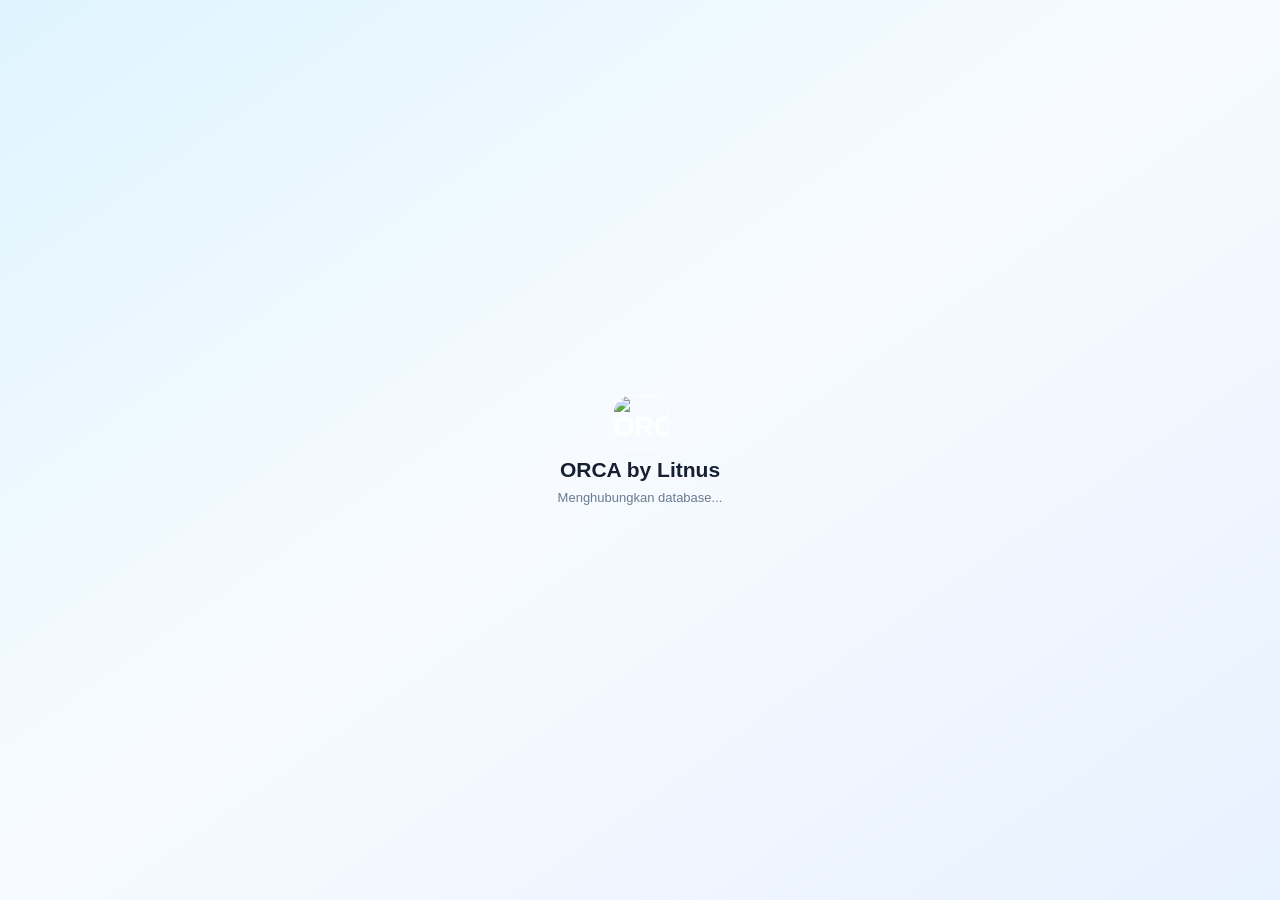
==== index.html @ 77d243b5 "fix(inventory): show zero-stock paper masters" ====
<!doctype html>
<html lang="id">
<head>
  <meta charset="utf-8">
  <meta name="viewport" content="width=device-width,initial-scale=1,viewport-fit=cover">
  <meta name="theme-color" content="#5b35f2">
  <meta name="description" content="ORCA by Litnus - Operations, Resources, Cost, dan Analytics untuk operasional internal Litnus.">
  <link rel="manifest" href="/manifest.webmanifest">
  <link rel="icon" type="image/png" sizes="192x192" href="/icons/icon-192.png">
  <link rel="icon" type="image/png" sizes="512x512" href="/icons/icon-512.png">
  <link rel="apple-touch-icon" href="/icons/apple-touch-icon.png">
  <meta name="mobile-web-app-capable" content="yes">
  <meta name="apple-mobile-web-app-capable" content="yes">
  <meta name="apple-mobile-web-app-status-bar-style" content="default">
  <meta name="apple-mobile-web-app-title" content="ORCA">
  <title>ORCA by Litnus | v4.0.0-rc.1.5.8.4.3</title>
  
  <style>
:root{--bg:#e4eaf5;--canvas:#fafbfe;--card:#fff;--tx:#25283b;--muted:#969bad;--line:#eceef5;--p:#5b35f2;--p2:#7449ff;--pale:#f0edff;--ok:#24b77c;--warn:#f4a83d;--bad:#ef4f6b;--shadow:0 6px 22px rgba(51,47,97,.08)}*{box-sizing:border-box}html{background:var(--bg)}body{margin:0;background:var(--bg);font-family:Inter,ui-sans-serif,system-ui,-apple-system,"Segoe UI",sans-serif;color:var(--tx);-webkit-font-smoothing:antialiased}button,input,select,textarea{font:inherit}button{cursor:pointer}.hidden{display:none!important}.boot-screen{min-height:100vh;display:grid;place-items:center;align-content:center;gap:8px;background:linear-gradient(160deg,#f1f4fb,#e1e8f5)}.boot-logo,.brand-mark,.logo{display:grid;place-items:center;background:linear-gradient(145deg,#794cff,#4319dd);color:white;font-weight:900;box-shadow:0 10px 24px #5b35f23d}.boot-logo{width:55px;height:55px;border-radius:16px;font-size:25px}.boot-title{font-weight:900;font-size:18px}.boot-sub{font-size:11px;color:var(--muted)}.auth-screen{min-height:100vh;display:grid;grid-template-columns:1.05fr .95fr;background:#fff}.auth-art{position:relative;overflow:hidden;padding:42px 54px;background:linear-gradient(145deg,#4d25e3 0%,#6b39ff 58%,#8f6aff 100%);color:white}.auth-brand{display:flex;gap:12px;align-items:center;position:relative;z-index:2}.brand-mark{width:42px;height:42px;border-radius:12px;background:#fff;color:#5831ed;box-shadow:0 10px 28px #2e0e9f55}.auth-brand b{display:block;font-size:17px}.auth-brand small{font-size:10px;color:#ffffffb8}.auth-copy{max-width:590px;position:absolute;left:54px;right:54px;top:50%;transform:translateY(-45%);z-index:2}.eyebrow{display:inline-block;font-size:9px;letter-spacing:.16em;font-weight:900;color:#ffffffb7}.eyebrow.dark{color:#7659e4}.auth-copy h1{font-size:47px;line-height:1.08;letter-spacing:-.035em;margin:15px 0 18px;max-width:620px}.auth-copy p{font-size:14px;line-height:1.7;color:#ffffffc7;max-width:530px}.auth-points{display:flex;gap:9px;flex-wrap:wrap;margin-top:28px}.auth-points span{font-size:10px;padding:8px 11px;border:1px solid #ffffff28;background:#ffffff12;border-radius:999px}.orb{position:absolute;border-radius:50%;filter:blur(0)}.orb-a{width:400px;height:400px;background:#ffffff0c;right:-140px;top:-130px;border:1px solid #ffffff18}.orb-b{width:310px;height:310px;background:#ffcb660c;left:-120px;bottom:-120px;border:1px solid #ffffff15}.auth-panel{display:grid;place-items:center;padding:35px}.auth-box{width:min(410px,100%)}.auth-mobile-brand{display:none;align-items:center;gap:10px;margin-bottom:30px}.auth-mobile-brand .brand-mark{width:38px;height:38px}.auth-box h2{font-size:27px;margin:10px 0 7px;letter-spacing:-.025em}.muted{color:var(--muted);font-size:11px;line-height:1.6}.auth-tabs{display:grid;grid-template-columns:1fr 1fr;padding:4px;border-radius:12px;background:#f4f5f9;margin:22px 0}.auth-tabs button{border:0;background:transparent;padding:9px;border-radius:9px;color:#9a9eae;font-size:10px;font-weight:800}.auth-tabs button.active{background:#fff;color:var(--p);box-shadow:0 3px 10px #433a7420}.auth-form{display:grid;gap:12px}.auth-form label,.form label{font-size:9px;color:#666b7e;font-weight:800}.auth-form input,.input,.select,.textarea{width:100%;border:1px solid #e1e4ee;border-radius:11px;background:#fff;padding:11px 12px;font-size:11px;color:#303348;outline:none;transition:.15s}.auth-form input{margin-top:6px}.auth-form input:focus,.input:focus,.select:focus,.textarea:focus{border-color:#a994ff;box-shadow:0 0 0 3px #6c47f311}.password-wrap{position:relative}.password-wrap input{padding-right:45px}.password-wrap button{position:absolute;right:7px;top:12px;border:0;background:none;color:#9b9fb0}.btn{border:0;border-radius:11px;padding:10px 14px;font-size:10px;font-weight:850;transition:.15s}.btn:disabled{opacity:.45;cursor:not-allowed}.primary{background:linear-gradient(135deg,var(--p),var(--p2));color:#fff;box-shadow:0 8px 18px #5b35f22a}.primary:hover{transform:translateY(-1px)}.ghost{background:#fff;border:1px solid var(--line);color:#555a70}.wide{width:100%;padding:12px;margin-top:4px}.auth-note{font-size:9.5px;line-height:1.6;color:var(--muted);margin-top:17px}.form-error{margin-top:12px;background:#fff1f3;border:1px solid #ffd9df;color:#ba4056;padding:10px 12px;border-radius:10px;font-size:10px}.pending-screen{min-height:100vh;background:linear-gradient(160deg,#edf1f9,#e0e7f4);display:grid;place-items:center;padding:20px}.pending-card{width:min(440px,100%);background:white;padding:34px;border-radius:23px;text-align:center;box-shadow:0 24px 70px #42466325}.pending-card .lock{font-size:30px;margin-bottom:14px}.pending-card h2{margin:9px 0}.pending-card p{font-size:11px;color:var(--muted);line-height:1.65}.pending-email{background:#f5f3ff;color:#5f42cc;padding:9px 12px;border-radius:10px;margin:16px 0;font-size:10px;font-weight:700}.app{width:min(1480px,calc(100% - 44px));min-height:calc(100vh - 44px);margin:22px auto;background:var(--canvas);border-radius:25px;display:grid;grid-template-columns:210px 1fr;overflow:hidden;box-shadow:0 20px 70px #46516c22}.side{background:#fff;border-right:1px solid var(--line);padding:23px 14px;display:flex;flex-direction:column;min-width:0}.brand{display:flex;gap:10px;align-items:center;padding:0 8px 27px}.logo{width:38px;height:38px;border-radius:10px}.brand b{display:block;font-size:15px}.brand small{display:block;color:var(--muted);font-size:8.5px;margin-top:2px}.nav{display:grid;gap:5px}.nav button{border:0;background:none;color:#989daf;padding:12px;border-radius:11px;text-align:left;font-size:10.5px}.nav button span{display:inline-block;width:23px;font-size:13px}.nav button.on,.nav button:hover{background:var(--pale);color:var(--p);font-weight:850}.side-user{margin-top:auto;border-top:1px solid var(--line);padding:15px 6px 0;display:grid;grid-template-columns:34px minmax(0,1fr) 24px;gap:8px;align-items:center}.avatar{width:34px;height:34px;border-radius:50%;background:linear-gradient(145deg,#ede8ff,#d5caff);display:grid;place-items:center;color:#5a36e2;font-size:10px;font-weight:900}.side-user b{font-size:9px;display:block}.side-user small{font-size:7.5px;color:var(--muted);display:block;overflow:hidden;text-overflow:ellipsis;white-space:nowrap}.side-user button{border:0;background:none;color:#a3a7b7}.main{min-width:0}.top{height:82px;padding:15px 24px;display:flex;align-items:center;background:#fffdf2;border-bottom:1px solid var(--line);position:sticky;top:0;z-index:4;backdrop-filter:blur(12px)}.top h1{font-size:20px;margin:0;letter-spacing:-.02em}.sub{font-size:9.5px;color:var(--muted);margin-top:4px}.actions{display:flex;gap:8px;margin-left:9px}.sync-chip{margin-left:auto;display:flex;align-items:center;gap:6px;background:#effaf6;color:#2d8b68;border-radius:999px;padding:6px 9px;font-size:8px;font-weight:850}.sync-chip i{width:6px;height:6px;border-radius:50%;background:#2fc089;box-shadow:0 0 0 3px #2fc08918}.view{display:none;padding:22px 24px 34px}.view.on{display:block}.stats{display:grid;grid-template-columns:repeat(4,1fr);gap:12px;margin-bottom:12px}.card,.panel{background:#fff;border:1px solid #f0f1f6;border-radius:18px;box-shadow:var(--shadow)}.card{padding:16px;min-height:118px}.card:first-child{background:linear-gradient(145deg,#6737f5,#4318df);color:#fff;position:relative;overflow:hidden}.card:first-child:after{content:'';position:absolute;width:100px;height:100px;border-radius:50%;background:#fff1;right:-28px;top:-25px}.label{font-size:8.5px;color:var(--muted)}.card:first-child .label,.card:first-child .foot{color:#ffffffb7}.value{font-size:24px;font-weight:900;margin-top:8px;letter-spacing:-.03em}.foot{font-size:8.5px;color:var(--muted);margin-top:6px}.panel{padding:16px;margin-bottom:12px}.ph{display:flex;justify-content:space-between;align-items:flex-start;gap:10px;margin-bottom:13px}.ph h2{font-size:12.5px;margin:0}.ph p{font-size:8.5px;color:var(--muted);margin:4px 0 0}.tiny-link{border:0;background:#f3f0ff;color:#6644db;border-radius:8px;padding:6px 8px;font-size:8px;font-weight:800}.grid2{display:grid;grid-template-columns:1.1fr .9fr;gap:12px}.machines{display:grid;grid-template-columns:repeat(4,1fr);gap:10px}.machine{border:1px solid var(--line);border-radius:14px;padding:13px;position:relative;overflow:hidden;background:#fff}.machine:before{content:'';position:absolute;left:0;right:0;top:0;height:3px;background:linear-gradient(90deg,var(--p),#9c83ff)}.machine h3{font-size:10.5px;margin:2px 0}.machine small{font-size:8px;color:var(--muted)}.met{display:grid;grid-template-columns:1fr 1fr;gap:6px;margin-top:10px}.met div{background:#f8f8fd;padding:8px;border-radius:9px;min-width:0}.met span{display:block;color:var(--muted);font-size:7.5px}.met b{display:block;margin-top:3px;font-size:9.5px;line-height:1.25;white-space:nowrap}.met small{display:block;margin-top:3px;line-height:1.35}.machine .counter-last small{font-size:7.8px;white-space:normal}.toolbar{display:flex;justify-content:space-between;gap:10px;margin-bottom:12px}.filters{display:flex;gap:7px}.filters .input{min-width:240px}.filters .select{min-width:180px}.table{overflow:auto;border-radius:11px}.table table{width:100%;border-collapse:collapse;white-space:nowrap}.table th,.table td{padding:10px;border-bottom:1px solid var(--line);font-size:9.5px;text-align:left}.table th{font-size:7.7px;color:#9da2b3;text-transform:uppercase;background:#fafaff;letter-spacing:.03em}.table td.diag{white-space:normal;min-width:220px;max-width:350px;line-height:1.45}.badge{display:inline-flex;align-items:center;border-radius:999px;padding:4px 7px;font-size:7.7px;font-weight:850}.ok{background:#e9faf3;color:#16845c}.warn{background:#fff4e0;color:#a3670b}.bad{background:#fff0f2;color:#bb3c52}.alert{padding:9px 2px;border-bottom:1px solid var(--line);display:flex;gap:9px}.dot{width:8px;height:8px;margin-top:3px;border-radius:50%;background:var(--warn);flex:0 0 auto}.dot.badbg{background:var(--bad)}.alert b{font-size:9.5px}.alert small{display:block;color:var(--muted);font-size:8.3px;margin-top:2px}.empty{padding:22px;text-align:center;color:var(--muted);font-size:9px}.modal{border:0;border-radius:18px;box-sizing:border-box;width:min(720px,calc(100% - 24px));max-width:calc(100vw - 24px);max-height:min(92dvh,960px);margin:auto;inset:0;padding:0;overflow:hidden;box-shadow:0 25px 80px #20194d55;color:var(--tx)}.modal.small{width:min(480px,calc(100% - 24px))}.modal::backdrop{background:#27233d88;backdrop-filter:blur(3px)}.modal form{padding:18px;display:flex;flex-direction:column;max-height:min(92dvh,960px);overflow:hidden}.mh{display:flex;justify-content:space-between;align-items:flex-start;margin-bottom:15px;flex:0 0 auto}.mh h2{font-size:15px;margin:0}.mh p{font-size:8.5px;color:var(--muted);margin:4px 0}.close{border:0;background:none;font-size:20px;color:#9094a4}.form{display:grid;grid-template-columns:1fr 1fr;gap:10px;min-height:0;overflow:auto;padding-right:4px}.form.single{grid-template-columns:1fr}.form label>*{margin-top:5px}.span{grid-column:1/-1}.fa{display:flex;justify-content:flex-end;gap:8px;margin-top:14px;flex:0 0 auto;position:relative;background:linear-gradient(180deg,rgba(255,255,255,0),#fff 18px,#fff 100%);padding-top:14px}.fa.left{justify-content:flex-start}.notice{background:#f1eeff;border:1px solid #ddd6ff;color:#5438b9;border-radius:12px;padding:11px 13px;font-size:9.3px;line-height:1.5;margin-bottom:12px}.ocrgrid{display:grid;grid-template-columns:1fr 1fr;gap:12px}.split{display:grid;grid-template-columns:1fr 1fr;gap:8px}.drop{border:1.5px dashed #b4a3fb;background:#f8f5ff;border-radius:14px;padding:21px;text-align:center;display:grid;gap:4px;cursor:pointer;color:#5c38df;font-size:10px;margin:12px 0}.drop span{font-size:8px;color:#9a91bc}.preview img{max-width:100%;max-height:245px;display:block;margin:9px auto;border-radius:11px;box-shadow:var(--shadow)}.invoice-head{margin-top:25px}.invoice-row{display:grid;grid-template-columns:48px 1fr auto;gap:9px;align-items:center;padding:8px 0;border-bottom:1px solid var(--line)}.invoice-thumb{width:48px;height:48px;border-radius:9px;object-fit:cover;background:#f2f3f8}.invoice-row b{font-size:9px;display:block}.invoice-row small{font-size:7.8px;color:var(--muted);display:block;margin-top:2px}.invoice-row button{border:0;background:#f1eeff;color:#5f42d1;border-radius:8px;padding:6px;font-size:8px}.image-modal{padding:18px;width:min(880px,calc(100% - 24px))}.image-modal img{display:block;max-width:100%;max-height:75vh;margin:auto;border-radius:12px}.hpp-table{margin-top:12px}.data-status{display:flex;gap:10px;background:#f2fbf7;border:1px solid #ddf4e9;padding:13px;border-radius:13px}.status-icon{width:27px;height:27px;border-radius:50%;display:grid;place-items:center;background:#26b77e;color:#fff;font-size:11px;font-weight:900}.data-status b{display:block;font-size:9.5px}.data-status small{display:block;font-size:8px;color:#6a8d7f;margin-top:3px;line-height:1.45}.account-card{display:flex;align-items:center;gap:10px;margin-top:14px;border:1px solid var(--line);border-radius:13px;padding:12px}.avatar.big{width:42px;height:42px}.account-card b{display:block;font-size:10px}.account-card small{display:block;font-size:8px;color:var(--muted);margin:2px 0 5px}.base-row{display:grid;grid-template-columns:1fr 115px;gap:8px;align-items:center;margin-bottom:8px}.base-row small{font-size:9px}.toast{position:fixed;left:50%;top:50%;right:auto;bottom:auto;background:rgba(41,37,62,.96);color:#fff;padding:14px 18px;border-radius:14px;font-size:12px;line-height:1.45;opacity:0;transform:translate(-50%,-46%);transition:.2s;z-index:2147483600;max-width:min(560px,calc(100vw - 32px));width:max-content;text-align:center;box-shadow:0 18px 50px rgba(25,21,41,.34);pointer-events:none}.toast.show{opacity:1;transform:translate(-50%,-50%)}.row-actions{display:flex;gap:4px}.icon-btn{border:1px solid var(--line);background:#fff;border-radius:8px;padding:5px 7px;color:#6d7285;font-size:8px}@media(max-width:1080px){.stats,.machines{grid-template-columns:repeat(2,1fr)}.grid2,.ocrgrid{grid-template-columns:1fr}.auth-copy h1{font-size:38px}}@media(max-width:760px){body,html{background:var(--canvas)} .toast{font-size:11px;padding:13px 16px;max-width:calc(100vw - 24px)}.auth-screen{grid-template-columns:1fr}.auth-art{display:none}.auth-panel{padding:26px 20px;min-height:100vh}.auth-mobile-brand{display:flex}.app{width:100%;min-height:100vh;margin:0;border-radius:0;display:block}.main{padding-bottom:73px}.side{position:fixed;left:0;right:0;bottom:0;height:67px;padding:5px 6px;z-index:15;border-right:0;border-top:1px solid var(--line);display:block}.brand,.side-user{display:none}.nav{grid-template-columns:repeat(6,1fr);height:100%;gap:2px}.nav button{padding:5px 1px;text-align:center;font-size:7.5px}.nav button span{display:block;width:auto;font-size:13px;margin-bottom:2px}.top{height:69px;padding:12px 14px}.top h1{font-size:17px}.sub{display:none}.actions .ghost{display:none}.actions{margin-left:6px}.actions .primary{font-size:8.5px;padding:9px}.sync-chip{padding:5px 7px}.sync-chip span{display:none}.view{padding:13px}.stats{grid-template-columns:1fr 1fr;gap:8px}.card{min-height:101px;padding:13px}.value{font-size:20px}.machines{grid-template-columns:1fr}.toolbar{flex-direction:column}.filters{display:grid;grid-template-columns:1fr}.filters .input,.filters .select{min-width:0}.form{grid-template-columns:1fr}.span{grid-column:auto}.split{grid-template-columns:1fr}.ocrgrid{grid-template-columns:1fr}.modal{width:100%;max-height:92vh;margin:auto 0 0;border-radius:18px 18px 0 0;overflow:auto}.image-modal{width:100%;margin:auto 0 0;border-radius:18px 18px 0 0}.ph h2{font-size:12px}.table th,.table td{padding:9px 8px}.toast{bottom:82px}.auth-box h2{font-size:24px}}@media(max-width:400px){.stats{grid-template-columns:1fr}.sync-chip{display:none}}


.service-filters{display:flex;gap:7px;flex-wrap:wrap}.service-filters .input{min-width:135px}.service-stats{display:grid;grid-template-columns:repeat(4,1fr);gap:10px;margin:0 0 12px}.service-stat{background:#fff;border:1px solid var(--line);border-radius:14px;padding:12px;box-shadow:var(--shadow)}.service-stat span{display:block;font-size:8px;color:var(--muted)}.service-stat b{display:block;font-size:18px;margin-top:5px}.counter-note{font-size:8px;color:#7659e4;margin-top:5px}.alias-list{display:block;font-size:7.5px;color:#8c82b5;margin-top:3px;white-space:normal;max-width:260px}.ocr-candidates{margin-top:12px}.ocr-candidates table{min-width:720px}.ocr-candidates input,.ocr-candidates select{padding:7px 8px;font-size:9px;border:1px solid #e1e4ee;border-radius:8px;background:white}.ocr-candidates .raw{min-width:210px}.ocr-candidates .match{min-width:190px}.confidence{font-size:7.5px;padding:4px 6px;border-radius:999px;background:#f2efff;color:#6749d0;font-weight:800}.cost-boxes{display:grid;grid-template-columns:repeat(4,1fr);gap:8px;margin-top:10px}.cost-boxes label{font-size:8px;color:#6e7285;font-weight:800}.cost-boxes input{margin-top:5px}.ocr-actions{display:flex;gap:7px;flex-wrap:wrap;margin-top:10px}.hpp-note-list{display:grid;gap:8px}.hpp-note-row{display:grid;grid-template-columns:100px 1fr auto;gap:10px;align-items:center;padding:9px 0;border-bottom:1px solid var(--line)}.hpp-note-row b{font-size:9px}.hpp-note-row small{font-size:7.8px;color:var(--muted);display:block;margin-top:2px}.machine .counter-last{grid-column:1/-1;background:#f2efff}.machine .counter-last b{color:#5d40ca}.recap-panel{margin-top:12px}.invoice-costs{font-size:7.5px;color:#7659e4;margin-top:3px}.checkbox-cell{text-align:center!important}.checkbox-cell input{width:14px;height:14px}.hint{font-size:8px;color:var(--muted);line-height:1.5;margin-top:5px}

.ocr-advice{display:grid;grid-template-columns:30px 1fr;gap:10px;align-items:start;margin-top:12px;padding:12px 13px;border:1px solid #ded8ff;background:#faf8ff;border-radius:13px}.ocr-advice-icon{width:28px;height:28px;display:grid;place-items:center;border-radius:9px;background:#eee9ff;color:#5b35f2;font-weight:900}.ocr-advice b{font-size:9.5px}.ocr-advice p{margin:3px 0 0;color:#777c91;font-size:8.5px;line-height:1.55}.ocr-advice ul{margin:7px 0 0;padding-left:17px;color:#5f6478;font-size:8.3px;line-height:1.6}.ocr-advice.good{border-color:#d7f0e5;background:#f5fcf8}.ocr-advice.good .ocr-advice-icon{background:#ddf7eb;color:#16845c}.ocr-advice.warnbox{border-color:#f5e2b9;background:#fffbf2}.ocr-advice.warnbox .ocr-advice-icon{background:#fff0cd;color:#a3670b}.ocr-advice.badbox{border-color:#ffd8df;background:#fff7f8}.ocr-advice.badbox .ocr-advice-icon{background:#ffe6ea;color:#bb3c52}.ocr-progress{display:inline-flex;align-items:center;gap:6px;color:#5b35f2;font-weight:800}.ocr-progress:before{content:'';width:8px;height:8px;border:2px solid #cfc4ff;border-top-color:#5b35f2;border-radius:50%;animation:ocrspin .7s linear infinite}@keyframes ocrspin{to{transform:rotate(360deg)}}
@media(max-width:760px){.service-stats{grid-template-columns:1fr 1fr}.cost-boxes{grid-template-columns:1fr 1fr}.service-filters{display:grid;grid-template-columns:1fr 1fr}.service-filters .input{min-width:0}.hpp-note-row{grid-template-columns:80px 1fr}.hpp-note-row>:last-child{grid-column:2}}


.drop.dragover{border-color:#6840ef;background:#eee9ff;box-shadow:0 0 0 4px #6840ef12}.drop-actions{display:flex;justify-content:center;gap:8px;margin-top:8px;flex-wrap:wrap}.drop-actions .btn{pointer-events:auto}.camera-modal{padding:18px;width:min(760px,calc(100% - 24px))}.camera-video{display:block;width:100%;max-height:65vh;background:#111;border-radius:14px;object-fit:contain}.camera-help{font-size:8.5px;color:var(--muted);margin:8px 0 0;line-height:1.5}.camera-actions{display:flex;justify-content:flex-end;gap:8px;margin-top:12px}@media(max-width:760px){.drop-actions{display:grid;grid-template-columns:1fr 1fr}.camera-modal{width:100%;margin:auto 0 0;border-radius:18px 18px 0 0}.camera-video{max-height:58vh}}

/* v2.7 final — service workflow, photo, master part & startup reliability */
.service-new-part{border:1px solid #dbe8f5;background:linear-gradient(145deg,rgba(244,250,255,.92),rgba(255,255,255,.82));border-radius:16px;padding:13px 14px}
.service-new-part-title{display:flex;flex-direction:column;gap:3px;margin-bottom:10px}.service-new-part-title b{font-size:12px}.service-new-part-title span{font-size:10.5px;color:var(--muted);line-height:1.45}
.service-new-part-grid{display:grid;grid-template-columns:minmax(180px,1.5fr) minmax(130px,.7fr) auto;gap:8px;align-items:center}
.service-photo-box{border:1px solid #dce7f1;background:rgba(249,252,255,.86);border-radius:17px;padding:14px}.service-photo-head{display:flex;align-items:center;justify-content:space-between;gap:12px}.service-photo-head b{display:block;font-size:12px}.service-photo-head span{display:block;font-size:10.5px;color:var(--muted);margin-top:3px}.service-photo-actions{display:flex;gap:7px;align-items:center}.service-photo-pick{cursor:pointer}
.service-photo-preview{margin-top:11px;min-height:72px;border:1px dashed #cbd9e8;border-radius:14px;display:flex;align-items:center;justify-content:center;overflow:hidden;background:#fff;color:var(--muted);font-size:10.5px}.service-photo-preview img{width:100%;max-height:240px;object-fit:contain;display:block;background:#f4f7fa}.service-photo-preview .photo-meta{padding:8px 10px;width:100%;display:flex;justify-content:space-between;gap:10px;align-items:center}.photo-chip{border:0;background:#eaf5ff;color:#1479b8;border-radius:999px;padding:6px 9px;font-size:10px;font-weight:800;cursor:pointer}
#svcDlg{width:min(780px,calc(100% - 24px))}#svcDlg form{max-height:88vh;overflow:auto}
@media(max-width:760px){.service-new-part-grid{grid-template-columns:1fr}.service-photo-head{align-items:flex-start;flex-direction:column}.service-photo-actions{width:100%}.service-photo-actions .btn{flex:1}.service-photo-preview img{max-height:300px}}


/* ORCA V4 Preview.20.4 — Tools reactive calculators */
.calc-panel{padding:0;overflow:hidden}.calc-panel+.calc-panel{margin-top:12px}.calc-head{padding:18px 18px 15px;border-bottom:1px solid var(--v4-line);display:flex;justify-content:space-between;gap:16px;align-items:flex-start}.calc-head h2{font-size:22px;margin:6px 0 5px}.calc-head p{font-size:13px;line-height:1.6;color:var(--v4-muted);margin:0;max-width:760px}.calc-unit{font-size:11px;font-weight:900;letter-spacing:.12em;padding:8px 10px;border-radius:999px;background:#f1f5f8;color:#52677b}.calc-layout{display:grid;grid-template-columns:minmax(320px,380px) minmax(0,1fr)}.calc-form{padding:16px;border-right:1px solid var(--v4-line);display:grid;gap:12px;align-content:start;background:#fbfcfd}.field{display:grid;gap:7px}.field label{font-size:11px;text-transform:uppercase;letter-spacing:.08em;color:#6f7d90;font-weight:850}.field-note{font-size:11px;color:var(--v4-muted);line-height:1.5}.field-grid-2{display:grid;grid-template-columns:1fr 1fr;gap:10px}.field-grid-4{display:grid;grid-template-columns:repeat(4,1fr);gap:10px}.custom-plano{grid-template-columns:1fr 1fr;gap:10px}.target-size-card,.formula-card{border:1px solid #dbe8f0;background:#f5fbff;border-radius:14px;padding:12px}.target-size-card span,.formula-card span{display:block;font-size:11px;color:#708295;text-transform:uppercase;letter-spacing:.08em;font-weight:850}.target-size-card b{display:block;font-size:24px;margin:6px 0 4px;color:#112c45}.formula-card code{display:block;margin-top:6px;font-size:15px;font-weight:800;line-height:1.55;color:#16314a;white-space:normal;word-break:break-word}.target-size-card small,.formula-card small{display:block;margin-top:6px;font-size:11px;line-height:1.55;color:#7b8998}.tools-actions{display:flex;flex-wrap:wrap;gap:8px}.secondary-toggle{display:flex;gap:10px;align-items:flex-start;border:1px solid var(--v4-line);padding:12px;border-radius:12px;background:#fff;cursor:pointer}.secondary-toggle input{margin:3px 0 0}.secondary-toggle b{display:block;font-size:14px}.secondary-toggle small{display:block;font-size:12px;line-height:1.5;color:var(--v4-muted);margin-top:2px}.vendor-message-card{border:1px solid #d7e3ec;background:#fff;border-radius:14px;padding:13px;display:grid;gap:10px}.vendor-message-head{display:flex;justify-content:space-between;gap:12px;align-items:flex-start}.vendor-message-head b{font-size:14px;color:#18324a}.vendor-message-head small{display:block;font-size:11px;color:var(--v4-muted);line-height:1.45;margin-top:3px}.vendor-message-row{display:grid;grid-template-columns:1fr;gap:10px;align-items:stretch}.vendor-message-card .field{max-width:180px}.vendor-message-card textarea{width:100%;min-height:128px;resize:vertical;border:1px solid var(--v4-line);border-radius:10px;padding:11px 12px;background:#f8fafc;color:#1a2c3e;font:600 13px/1.6 Inter,Arial,sans-serif;overflow:auto;white-space:pre-wrap}.vendor-message-actions{display:flex;gap:8px;align-items:center;flex-wrap:wrap}.vendor-copy-status{font-size:11px;color:#16824c;font-weight:750}.vendor-message-card .field label{font-size:10px}@media(max-width:760px){.vendor-message-card .field{max-width:none}.vendor-message-card textarea{font-size:13px;min-height:136px}}.calc-result{padding:16px;min-width:0}.result-stats{display:grid;grid-template-columns:repeat(3,minmax(0,1fr));gap:10px;margin-bottom:12px}.result-stats>div{border:1px solid var(--v4-line);border-radius:14px;padding:12px;background:#fff;min-width:0}.result-stats span{display:block;font-size:11px;color:#7c8998;text-transform:uppercase;letter-spacing:.05em;font-weight:750}.result-stats b{display:block;font-size:22px;margin:5px 0 4px;color:#132c44;line-height:1.2}.result-stats small{display:block;font-size:12px;color:var(--v4-muted);line-height:1.45}.cutting-board{border:1px solid var(--v4-line);border-radius:16px;overflow:hidden;background:#fff}.cutting-toolbar{display:flex;justify-content:space-between;align-items:center;gap:10px;padding:12px 14px;border-bottom:1px solid var(--v4-line)}.cutting-toolbar b{font-size:18px;line-height:1.2}.cutting-toolbar small{display:block;font-size:13px;color:var(--v4-muted);margin-top:3px;line-height:1.45}.cutting-toolbar{background:#fff}.legend{display:flex;gap:12px;font-size:12px;color:#708092;flex-wrap:wrap}.legend span{display:flex;align-items:center;gap:5px}.legend i{width:10px;height:10px;border-radius:2px;display:block;border:1px solid #4d7896}.legend .primary-cut{background:#d9edf8}.legend .secondary-cut{background:#fff0c9;border-color:#c89826}.legend .mixed-cut{background:#eef6df;border-color:#709329}.cutting-stage{min-height:720px;padding:12px;display:grid;place-items:center;background:#fff}.cutting-stage svg{width:100%;height:auto;display:block;max-height:none}.calc-note{margin-top:10px;padding:11px 12px;border-radius:12px;background:#f6f8fa;color:#68788a;font-size:13px;line-height:1.65}.calc-subpanel{margin-top:12px;border:1px solid var(--v4-line);border-radius:14px;background:#fff;padding:12px}.calc-subpanel h3{margin:0 0 8px;font-size:16px;color:#16314a}.calc-subpanel p,.calc-subpanel ol,.calc-subpanel ul{margin:0;font-size:13px;line-height:1.65;color:#68788a;padding-left:18px}.export-row{display:flex;flex-wrap:wrap;gap:8px;margin-top:12px}.cut-svg-sheet{fill:#fff;stroke:#182f44;stroke-width:2}.cut-svg-primary{fill:#dff1fa;stroke:#36799f;stroke-width:1}.cut-svg-mixed{fill:#eef6df;stroke:#709329;stroke-width:1}.cut-svg-secondary{fill:#fff0c9;stroke:#b88918;stroke-width:1}.cut-svg-unused{fill:#f3f5f7;stroke:#ccd4dc;stroke-width:.8;stroke-dasharray:3 3}.cut-svg-margin{fill:rgba(225,231,237,.42);stroke:none}.cut-svg-label{font-family:Inter,Arial,sans-serif;font-size:10px;font-weight:800;fill:#27435d}.cut-svg-dim{font-family:Inter,Arial,sans-serif;font-size:11px;fill:#738294}.cut-svg-waste{font-family:Inter,Arial,sans-serif;font-size:11px;font-weight:700;fill:#8b6f12}.tools-error{border:1px solid #f7d7dc;background:#fff5f6;color:#9a3242;padding:10px 12px;border-radius:12px;font-size:13px;line-height:1.55}.spine-layout{display:grid;grid-template-columns:minmax(300px,360px) minmax(0,1fr)}.spine-form{padding:16px}.spine-output{padding:16px;display:grid;grid-template-columns:minmax(230px,280px) minmax(0,1fr);gap:12px;align-items:start}.spine-results{display:grid;grid-template-columns:repeat(2,minmax(0,1fr));gap:10px}.spine-result{border:1px solid var(--v4-line);border-radius:14px;padding:12px;background:#fff}.spine-result span{display:block;font-size:12px;color:#728194;text-transform:uppercase;letter-spacing:.05em;font-weight:800}.spine-result b{display:block;font-size:28px;color:#102b43;margin-top:6px}.spine-result small{display:block;font-size:12px;color:var(--v4-muted);line-height:1.55;margin-top:4px}.book-block{margin:0 auto;width:min(100%,230px);height:165px;border-radius:18px;display:grid;grid-template-columns:1fr 64px 1fr;overflow:hidden;border:1px solid #d6dfe7}.book-front,.book-back,.book-spine{display:grid;place-items:center;font-weight:900;color:#fff;letter-spacing:.06em}.book-front,.book-back{background:linear-gradient(135deg,#15314a,#244c6e)}.book-spine{background:linear-gradient(180deg,#10a4ff,#0778e5);font-size:20px;writing-mode:vertical-rl;transform:rotate(180deg)}.spine-visual small{display:block;margin-top:9px;font-size:12px;color:var(--v4-muted);line-height:1.55}.spine-pages{font-size:18px;font-weight:800}.cut-sequence{padding-left:18px}.cut-sequence li{margin:0 0 6px;font-size:13px;line-height:1.55;color:#67788a}.helper-inline{display:flex;align-items:center;justify-content:space-between;gap:8px;flex-wrap:wrap}
@media(max-width:980px){.calc-layout,.spine-layout,.spine-output{grid-template-columns:1fr}.calc-form,.spine-form{border-right:0;border-bottom:1px solid var(--v4-line)}.field-grid-4{grid-template-columns:1fr 1fr}.result-stats{grid-template-columns:1fr 1fr}.cutting-stage{min-height:540px;padding:8px}.calc-head{padding:16px}.calc-result,.spine-output,.calc-form,.spine-form{padding:14px}}
@media(max-width:760px){.tools-jumpbar{grid-template-columns:1fr}.result-stats,.spine-results,.field-grid-2,.field-grid-4,.custom-plano{grid-template-columns:1fr}.legend{display:none}.calc-head h2{font-size:20px}.cutting-toolbar b{font-size:16px}.cutting-toolbar small,.calc-head p,.calc-note,.field-note,.secondary-toggle small,.secondary-toggle b,.result-stats small,.spine-result small,.spine-visual small,.target-size-card small,.formula-card small{font-size:13px}.result-stats b{font-size:20px}.target-size-card b{font-size:22px}.book-block{height:148px}}
@media(max-width:420px){.result-stats{grid-template-columns:1fr}.cutting-stage{min-height:420px}.spine-result b{font-size:22px}.calc-head{padding:14px}.calc-head h2{font-size:18px}}
/* ORCA V4 Preview.22 — Purchasing verification workflow */
.purchase-step{appearance:none;width:100%;font:inherit;text-align:left;cursor:pointer}.purchase-step:hover{border-color:#b8dff4;background:#f5fbff}.purchase-step:focus-visible{outline:2px solid #18aef2;outline-offset:2px}
.purchasing-verify-panel{margin-top:12px;border:1px solid var(--v4-line);border-radius:17px;background:#fff;padding:16px}.purchasing-verify-head{display:flex;align-items:flex-start;justify-content:space-between;gap:14px;margin-bottom:12px}.purchasing-verify-head b{font-size:15px;color:#122c43}.purchasing-verify-head small{display:block;margin-top:3px;font-size:11px;line-height:1.5;color:var(--v4-muted)}.purchasing-verify-status{padding:7px 10px;border-radius:999px;font-size:10px;font-weight:850;background:#f1f4f6;color:#647487;white-space:nowrap}.purchasing-verify-status.ready{background:#e9f8ef;color:#178548}.purchasing-verify-status.warn{background:#fff5df;color:#9a6813}.purchasing-verify-status.error{background:#fff0f2;color:#ad3444}
.purchase-check-grid{display:grid;grid-template-columns:repeat(5,minmax(0,1fr));gap:8px}.purchase-check{border:1px solid #e5e9ed;border-radius:12px;padding:10px;background:#fafbfd;min-width:0}.purchase-check i{display:grid;place-items:center;width:23px;height:23px;border-radius:50%;font-style:normal;font-weight:900;font-size:12px;background:#e9edf1;color:#6a7988;margin-bottom:7px}.purchase-check.ok{background:#f5fcf8;border-color:#cfeadb}.purchase-check.ok i{background:#dff4e7;color:#178548}.purchase-check.bad{background:#fff8f8;border-color:#f0d5d8}.purchase-check.bad i{background:#fde5e8;color:#b13b49}.purchase-check b{display:block;font-size:11px;color:#20364b}.purchase-check small{display:block;font-size:9.5px;line-height:1.45;color:#778697;margin-top:2px}
.purchase-impact-wrap{margin-top:12px;border-top:1px solid #edf0f2;padding-top:12px}.purchase-impact-head{display:flex;align-items:center;justify-content:space-between;gap:10px;margin-bottom:8px}.purchase-impact-head b{font-size:12px}.purchase-impact-head small{font-size:10px;color:var(--v4-muted)}.purchase-impact-list{display:grid;gap:7px}.purchase-impact-row{display:grid;grid-template-columns:minmax(150px,1.4fr) repeat(3,minmax(90px,.7fr));gap:8px;align-items:center;padding:9px 10px;border:1px solid #edf0f2;border-radius:11px;background:#fbfcfd}.purchase-impact-row>span:first-child b{display:block;font-size:11px}.purchase-impact-row>span:first-child small{display:block;font-size:9.5px;color:var(--v4-muted);margin-top:2px}.purchase-impact-row>span:not(:first-child){font-size:10px;color:#67788a}.purchase-impact-row>span:not(:first-child) b{display:block;font-size:11px;color:#183148;margin-top:2px}.purchase-impact-more{font-size:10px;color:#6e7e90;padding:3px 2px}.purchase-verify-actions{display:flex;justify-content:flex-end;gap:8px;margin-top:12px;flex-wrap:wrap}
.purchase-review-summary{display:grid;grid-template-columns:repeat(4,minmax(0,1fr));gap:8px;margin:12px 0}.purchase-review-summary>div{padding:10px;border-radius:11px;background:#f7f9fb;border:1px solid #e7ebee}.purchase-review-summary span{display:block;font-size:9px;text-transform:uppercase;letter-spacing:.06em;color:#7b8897;font-weight:800}.purchase-review-summary b{display:block;margin-top:4px;font-size:13px;color:#173149}.purchase-review-items{display:grid;gap:7px;max-height:280px;overflow:auto;padding-right:2px}.purchase-review-item{display:grid;grid-template-columns:minmax(160px,1.45fr) minmax(64px,.5fr) minmax(118px,.85fr) minmax(118px,.85fr);gap:14px;padding:12px 14px;border:1px solid #e7ebee;border-radius:10px;align-items:center}.purchase-review-item>span{min-width:0;display:grid;gap:4px;align-content:center}.purchase-review-item>span:not(:first-child){padding-left:12px;border-left:1px solid #edf0f3}.purchase-review-item b{font-size:11px;line-height:1.35;overflow-wrap:anywhere}.purchase-review-item small{display:block;font-size:9.5px;line-height:1.35;color:#768697}.purchase-review-item>span:first-child b{font-size:11.5px}.purchase-review-item>span:first-child small{margin-top:1px}.purchase-review-warning{padding:10px 12px;border-radius:10px;background:#fff5df;color:#845b16;font-size:10.5px;line-height:1.55;margin-top:10px}.purchase-review-note{padding:10px 12px;border-radius:10px;background:#eef8fd;color:#47667e;font-size:10.5px;line-height:1.55;margin-top:10px}
@media(max-width:980px){.purchase-check-grid{grid-template-columns:repeat(3,1fr)}.purchase-impact-row{grid-template-columns:1.4fr 1fr 1fr}.purchase-impact-row>span:last-child{display:none}.purchase-review-summary{grid-template-columns:1fr 1fr}}
@media(max-width:760px){.purchasing-verify-panel{padding:12px}.purchasing-verify-head{align-items:center}.purchase-check-grid{grid-template-columns:1fr 1fr}.purchase-impact-row{grid-template-columns:1fr 1fr}.purchase-impact-row>span:first-child{grid-column:1/-1}.purchase-review-item{grid-template-columns:1fr 1fr;gap:10px 12px}.purchase-review-item>span:first-child{grid-column:1/-1;padding-bottom:8px;border-bottom:1px solid #edf0f3}.purchase-review-item>span:not(:first-child){padding-left:0;border-left:0}.purchase-review-summary{grid-template-columns:1fr 1fr}}

/* ORCA Preview.24 — Purchasing guidance readability */
.ocr-advice{padding:15px 16px;gap:12px}.ocr-advice b{font-size:13px;line-height:1.4}.ocr-advice p{font-size:11.5px;line-height:1.55;margin-top:5px}.ocr-advice ul{font-size:11.5px;line-height:1.7;margin-top:9px;padding-left:20px}.ocr-advice-icon{width:30px;height:30px;font-size:14px}

/* Preview.26 — Cost/HPP source integration */
.cost-integration-panel{background:#fff;border:1px solid var(--v4-line,#dfe7ef);border-radius:18px;padding:16px;margin-top:12px}
.cost-integration-head{display:flex;align-items:flex-start;justify-content:space-between;gap:14px;margin-bottom:12px}.cost-integration-head b{font-size:15px;color:#102b43}.cost-integration-head small{display:block;margin-top:3px;font-size:11px;line-height:1.5;color:#728194}.cost-integration-status{padding:7px 10px;border-radius:999px;font-size:10px;font-weight:850;background:#eef8f3;color:#16835c;white-space:nowrap}.cost-integration-status.warn{background:#fff5df;color:#9b650d}.cost-integration-status.bad{background:#fff0f2;color:#b73d53}
.cost-integration-grid{display:grid;grid-template-columns:repeat(5,minmax(0,1fr));gap:9px}.cost-integration-card{border:1px solid #e3e9ef;background:#fbfcfd;border-radius:13px;padding:11px;min-width:0}.cost-integration-card span{display:block;font-size:10px;color:#718194;text-transform:uppercase;letter-spacing:.04em;font-weight:800}.cost-integration-card b{display:block;font-size:19px;color:#122e47;margin-top:5px}.cost-integration-card small{display:block;font-size:10.5px;color:#7d8b99;line-height:1.45;margin-top:3px}.cost-integration-card.ok{background:#f4fbf7;border-color:#d1eadc}.cost-integration-card.warn{background:#fffaf0;border-color:#f0dfb8}.cost-integration-card.bad{background:#fff5f6;border-color:#efd1d7}
.cost-source-note{margin-top:10px;padding:10px 12px;border-radius:12px;background:#eef8ff;color:#41627e;font-size:11px;line-height:1.55}.cost-source-note b{color:#173a57}
.cost-ledger-panel{background:#fff;border:1px solid var(--v4-line,#dfe7ef);border-radius:18px;padding:16px;margin-top:12px}.cost-ledger-list{display:grid}.cost-ledger-row{display:grid;grid-template-columns:84px minmax(160px,1.2fr) minmax(170px,1.4fr) 110px 120px;gap:12px;align-items:center;padding:11px 0;border-bottom:1px solid #edf1f4}.cost-ledger-row:last-child{border-bottom:0}.cost-ledger-date{font-size:11px;color:#6f7f90}.cost-ledger-machine b,.cost-ledger-source b{display:block;font-size:12px;color:#18324a}.cost-ledger-machine small,.cost-ledger-source small{display:block;font-size:10px;color:#82909e;margin-top:2px;line-height:1.4}.cost-ledger-qty{font-size:11px;color:#647688}.cost-ledger-amount{text-align:right;font-size:12px;font-weight:850;color:#17324a}.cost-ledger-empty{padding:22px 0;text-align:center;color:#81909e;font-size:11px}
@media(max-width:980px){.cost-integration-grid{grid-template-columns:repeat(2,minmax(0,1fr))}.cost-ledger-row{grid-template-columns:74px 1fr 1fr 90px 105px;gap:8px}}
@media(max-width:760px){.cost-integration-grid{grid-template-columns:1fr 1fr}.cost-integration-head{flex-direction:column}.cost-ledger-row{grid-template-columns:72px 1fr auto}.cost-ledger-source{grid-column:2}.cost-ledger-qty{grid-column:2}.cost-ledger-amount{grid-column:3;grid-row:1 / span 2}.cost-integration-card b{font-size:17px}}
</style>
<style>
:root{--bg:#e4eaf5;--canvas:#fafbfe;--card:#fff;--tx:#25283b;--muted:#969bad;--line:#eceef5;--p:#5b35f2;--p2:#7449ff;--pale:#f0edff;--ok:#24b77c;--warn:#f4a83d;--bad:#ef4f6b;--shadow:0 6px 22px rgba(51,47,97,.08)}*{box-sizing:border-box}html{background:var(--bg)}body{margin:0;background:var(--bg);font-family:Inter,ui-sans-serif,system-ui,-apple-system,"Segoe UI",sans-serif;color:var(--tx);-webkit-font-smoothing:antialiased}button,input,select,textarea{font:inherit}button{cursor:pointer}.hidden{display:none!important}.boot-screen{min-height:100vh;display:grid;place-items:center;align-content:center;gap:8px;background:linear-gradient(160deg,#f1f4fb,#e1e8f5)}.boot-logo,.brand-mark,.logo{display:grid;place-items:center;background:linear-gradient(145deg,#794cff,#4319dd);color:white;font-weight:900;box-shadow:0 10px 24px #5b35f23d}.boot-logo{width:55px;height:55px;border-radius:16px;font-size:25px}.boot-title{font-weight:900;font-size:18px}.boot-sub{font-size:11px;color:var(--muted)}.auth-screen{min-height:100vh;display:grid;grid-template-columns:1.05fr .95fr;background:#fff}.auth-art{position:relative;overflow:hidden;padding:42px 54px;background:linear-gradient(145deg,#4d25e3 0%,#6b39ff 58%,#8f6aff 100%);color:white}.auth-brand{display:flex;gap:12px;align-items:center;position:relative;z-index:2}.brand-mark{width:42px;height:42px;border-radius:12px;background:#fff;color:#5831ed;box-shadow:0 10px 28px #2e0e9f55}.auth-brand b{display:block;font-size:17px}.auth-brand small{font-size:10px;color:#ffffffb8}.auth-copy{max-width:590px;position:absolute;left:54px;right:54px;top:50%;transform:translateY(-45%);z-index:2}.eyebrow{display:inline-block;font-size:9px;letter-spacing:.16em;font-weight:900;color:#ffffffb7}.eyebrow.dark{color:#7659e4}.auth-copy h1{font-size:47px;line-height:1.08;letter-spacing:-.035em;margin:15px 0 18px;max-width:620px}.auth-copy p{font-size:14px;line-height:1.7;color:#ffffffc7;max-width:530px}.auth-points{display:flex;gap:9px;flex-wrap:wrap;margin-top:28px}.auth-points span{font-size:10px;padding:8px 11px;border:1px solid #ffffff28;background:#ffffff12;border-radius:999px}.orb{position:absolute;border-radius:50%;filter:blur(0)}.orb-a{width:400px;height:400px;background:#ffffff0c;right:-140px;top:-130px;border:1px solid #ffffff18}.orb-b{width:310px;height:310px;background:#ffcb660c;left:-120px;bottom:-120px;border:1px solid #ffffff15}.auth-panel{display:grid;place-items:center;padding:35px}.auth-box{width:min(410px,100%)}.auth-mobile-brand{display:none;align-items:center;gap:10px;margin-bottom:30px}.auth-mobile-brand .brand-mark{width:38px;height:38px}.auth-box h2{font-size:27px;margin:10px 0 7px;letter-spacing:-.025em}.muted{color:var(--muted);font-size:11px;line-height:1.6}.auth-tabs{display:grid;grid-template-columns:1fr 1fr;padding:4px;border-radius:12px;background:#f4f5f9;margin:22px 0}.auth-tabs button{border:0;background:transparent;padding:9px;border-radius:9px;color:#9a9eae;font-size:10px;font-weight:800}.auth-tabs button.active{background:#fff;color:var(--p);box-shadow:0 3px 10px #433a7420}.auth-form{display:grid;gap:12px}.auth-form label,.form label{font-size:9px;color:#666b7e;font-weight:800}.auth-form input,.input,.select,.textarea{width:100%;border:1px solid #e1e4ee;border-radius:11px;background:#fff;padding:11px 12px;font-size:11px;color:#303348;outline:none;transition:.15s}.auth-form input{margin-top:6px}.auth-form input:focus,.input:focus,.select:focus,.textarea:focus{border-color:#a994ff;box-shadow:0 0 0 3px #6c47f311}.password-wrap{position:relative}.password-wrap input{padding-right:45px}.password-wrap button{position:absolute;right:7px;top:12px;border:0;background:none;color:#9b9fb0}.btn{border:0;border-radius:11px;padding:10px 14px;font-size:10px;font-weight:850;transition:.15s}.btn:disabled{opacity:.45;cursor:not-allowed}.primary{background:linear-gradient(135deg,var(--p),var(--p2));color:#fff;box-shadow:0 8px 18px #5b35f22a}.primary:hover{transform:translateY(-1px)}.ghost{background:#fff;border:1px solid var(--line);color:#555a70}.wide{width:100%;padding:12px;margin-top:4px}.auth-note{font-size:9.5px;line-height:1.6;color:var(--muted);margin-top:17px}.form-error{margin-top:12px;background:#fff1f3;border:1px solid #ffd9df;color:#ba4056;padding:10px 12px;border-radius:10px;font-size:10px}.pending-screen{min-height:100vh;background:linear-gradient(160deg,#edf1f9,#e0e7f4);display:grid;place-items:center;padding:20px}.pending-card{width:min(440px,100%);background:white;padding:34px;border-radius:23px;text-align:center;box-shadow:0 24px 70px #42466325}.pending-card .lock{font-size:30px;margin-bottom:14px}.pending-card h2{margin:9px 0}.pending-card p{font-size:11px;color:var(--muted);line-height:1.65}.pending-email{background:#f5f3ff;color:#5f42cc;padding:9px 12px;border-radius:10px;margin:16px 0;font-size:10px;font-weight:700}.app{width:min(1480px,calc(100% - 44px));min-height:calc(100vh - 44px);margin:22px auto;background:var(--canvas);border-radius:25px;display:grid;grid-template-columns:210px 1fr;overflow:hidden;box-shadow:0 20px 70px #46516c22}.side{background:#fff;border-right:1px solid var(--line);padding:23px 14px;display:flex;flex-direction:column;min-width:0}.brand{display:flex;gap:10px;align-items:center;padding:0 8px 27px}.logo{width:38px;height:38px;border-radius:10px}.brand b{display:block;font-size:15px}.brand small{display:block;color:var(--muted);font-size:8.5px;margin-top:2px}.nav{display:grid;gap:5px}.nav button{border:0;background:none;color:#989daf;padding:12px;border-radius:11px;text-align:left;font-size:10.5px}.nav button span{display:inline-block;width:23px;font-size:13px}.nav button.on,.nav button:hover{background:var(--pale);color:var(--p);font-weight:850}.side-user{margin-top:auto;border-top:1px solid var(--line);padding:15px 6px 0;display:grid;grid-template-columns:34px minmax(0,1fr) 24px;gap:8px;align-items:center}.avatar{width:34px;height:34px;border-radius:50%;background:linear-gradient(145deg,#ede8ff,#d5caff);display:grid;place-items:center;color:#5a36e2;font-size:10px;font-weight:900}.side-user b{font-size:9px;display:block}.side-user small{font-size:7.5px;color:var(--muted);display:block;overflow:hidden;text-overflow:ellipsis;white-space:nowrap}.side-user button{border:0;background:none;color:#a3a7b7}.main{min-width:0}.top{height:82px;padding:15px 24px;display:flex;align-items:center;background:#fffdf2;border-bottom:1px solid var(--line);position:sticky;top:0;z-index:4;backdrop-filter:blur(12px)}.top h1{font-size:20px;margin:0;letter-spacing:-.02em}.sub{font-size:9.5px;color:var(--muted);margin-top:4px}.actions{display:flex;gap:8px;margin-left:9px}.sync-chip{margin-left:auto;display:flex;align-items:center;gap:6px;background:#effaf6;color:#2d8b68;border-radius:999px;padding:6px 9px;font-size:8px;font-weight:850}.sync-chip i{width:6px;height:6px;border-radius:50%;background:#2fc089;box-shadow:0 0 0 3px #2fc08918}.view{display:none;padding:22px 24px 34px}.view.on{display:block}.stats{display:grid;grid-template-columns:repeat(4,1fr);gap:12px;margin-bottom:12px}.card,.panel{background:#fff;border:1px solid #f0f1f6;border-radius:18px;box-shadow:var(--shadow)}.card{padding:16px;min-height:118px}.card:first-child{background:linear-gradient(145deg,#6737f5,#4318df);color:#fff;position:relative;overflow:hidden}.card:first-child:after{content:'';position:absolute;width:100px;height:100px;border-radius:50%;background:#fff1;right:-28px;top:-25px}.label{font-size:8.5px;color:var(--muted)}.card:first-child .label,.card:first-child .foot{color:#ffffffb7}
.value{font-size:24px;font-weight:900;margin-top:8px;letter-spacing:-.03em}.foot{font-size:8.5px;color:var(--muted);margin-top:6px}.panel{padding:16px;margin-bottom:12px}.ph{display:flex;justify-content:space-between;align-items:flex-start;gap:10px;margin-bottom:13px}.ph h2{font-size:12.5px;margin:0}.ph p{font-size:8.5px;color:var(--muted);margin:4px 0 0}.tiny-link{border:0;background:#f3f0ff;color:#6644db;border-radius:8px;padding:6px 8px;font-size:8px;font-weight:800}.grid2{display:grid;grid-template-columns:1.1fr .9fr;gap:12px}.machines{display:grid;grid-template-columns:repeat(4,1fr);gap:10px}.machine{border:1px solid var(--line);border-radius:14px;padding:13px;position:relative;overflow:hidden;background:#fff}.machine:before{content:'';position:absolute;left:0;right:0;top:0;height:3px;background:linear-gradient(90deg,var(--p),#9c83ff)}.machine h3{font-size:10.5px;margin:2px 0}.machine small{font-size:8px;color:var(--muted)}.met{display:grid;grid-template-columns:1fr 1fr;gap:6px;margin-top:10px}.met div{background:#f8f8fd;padding:8px;border-radius:9px;min-width:0}.met span{display:block;color:var(--muted);font-size:7.5px}.met b{font-size:9.5px;white-space:nowrap}.toolbar{display:flex;justify-content:space-between;gap:10px;margin-bottom:12px}.filters{display:flex;gap:7px}.filters .input{min-width:240px}.filters .select{min-width:180px}.table{overflow:auto;border-radius:11px}.table table{width:100%;border-collapse:collapse;white-space:nowrap}.table th,.table td{padding:10px;border-bottom:1px solid var(--line);font-size:9.5px;text-align:left}.table th{font-size:7.7px;color:#9da2b3;text-transform:uppercase;background:#fafaff;letter-spacing:.03em}.table td.diag{white-space:normal;min-width:220px;max-width:350px;line-height:1.45}.badge{display:inline-flex;align-items:center;border-radius:999px;padding:4px 7px;font-size:7.7px;font-weight:850}.ok{background:#e9faf3;color:#16845c}.warn{background:#fff4e0;color:#a3670b}.bad{background:#fff0f2;color:#bb3c52}.alert{padding:9px 2px;border-bottom:1px solid var(--line);display:flex;gap:9px}.dot{width:8px;height:8px;margin-top:3px;border-radius:50%;background:var(--warn);flex:0 0 auto}.dot.badbg{background:var(--bad)}.alert b{font-size:9.5px}.alert small{display:block;color:var(--muted);font-size:8.3px;margin-top:2px}.empty{padding:22px;text-align:center;color:var(--muted);font-size:9px}.modal{border:0;border-radius:18px;width:min(720px,calc(100% - 24px));padding:0;box-shadow:0 25px 80px #20194d55;color:var(--tx)}.modal.small{width:min(480px,calc(100% - 24px))}.modal::backdrop{background:#27233d88;backdrop-filter:blur(3px)}.modal form{padding:18px}.mh{display:flex;justify-content:space-between;align-items:flex-start;margin-bottom:15px}.mh h2{font-size:15px;margin:0}.mh p{font-size:8.5px;color:var(--muted);margin:4px 0}.close{border:0;background:none;font-size:20px;color:#9094a4}.form{display:grid;grid-template-columns:1fr 1fr;gap:10px}.form.single{grid-template-columns:1fr}.form label>*{margin-top:5px}.span{grid-column:1/-1}.fa{display:flex;justify-content:flex-end;gap:8px;margin-top:14px}.fa.left{justify-content:flex-start}.notice{background:#f1eeff;border:1px solid #ddd6ff;color:#5438b9;border-radius:12px;padding:11px 13px;font-size:9.3px;line-height:1.5;margin-bottom:12px}.ocrgrid{display:grid;grid-template-columns:1fr 1fr;gap:12px}.split{display:grid;grid-template-columns:1fr 1fr;gap:8px}.drop{border:1.5px dashed #b4a3fb;background:#f8f5ff;border-radius:14px;padding:21px;text-align:center;display:grid;gap:4px;cursor:pointer;color:#5c38df;font-size:10px;margin:12px 0}.drop span{font-size:8px;color:#9a91bc}.preview img{max-width:100%;max-height:245px;display:block;margin:9px auto;border-radius:11px;box-shadow:var(--shadow)}.invoice-head{margin-top:25px}.invoice-row{display:grid;grid-template-columns:48px 1fr auto;gap:9px;align-items:center;padding:8px 0;border-bottom:1px solid var(--line)}.invoice-thumb{width:48px;height:48px;border-radius:9px;object-fit:cover;background:#f2f3f8}.invoice-row b{font-size:9px;display:block}.invoice-row small{font-size:7.8px;color:var(--muted);display:block;margin-top:2px}.invoice-row button{border:0;background:#f1eeff;color:#5f42d1;border-radius:8px;padding:6px;font-size:8px}.image-modal{padding:18px;width:min(880px,calc(100% - 24px))}.image-modal img{display:block;max-width:100%;max-height:75vh;margin:auto;border-radius:12px}.hpp-table{margin-top:12px}.data-status{display:flex;gap:10px;background:#f2fbf7;border:1px solid #ddf4e9;padding:13px;border-radius:13px}.status-icon{width:27px;height:27px;border-radius:50%;display:grid;place-items:center;background:#26b77e;color:#fff;font-size:11px;font-weight:900}.data-status b{display:block;font-size:9.5px}.data-status small{display:block;font-size:8px;color:#6a8d7f;margin-top:3px;line-height:1.45}.account-card{display:flex;align-items:center;gap:10px;margin-top:14px;border:1px solid var(--line);border-radius:13px;padding:12px}.avatar.big{width:42px;height:42px}.account-card b{display:block;font-size:10px}.account-card small{display:block;font-size:8px;color:var(--muted);margin:2px 0 5px}.base-row{display:grid;grid-template-columns:1fr 115px;gap:8px;align-items:center;margin-bottom:8px}.base-row small{font-size:9px}.toast{position:fixed;right:18px;bottom:18px;background:#29253e;color:#fff;padding:10px 13px;border-radius:10px;font-size:10px;opacity:0;transform:translateY(8px);transition:.2s;z-index:40;max-width:min(360px,calc(100vw - 36px));box-shadow:0 12px 35px #19152955}.toast.show{opacity:1;transform:none}.row-actions{display:flex;gap:4px}.icon-btn{border:1px solid var(--line);background:#fff;border-radius:8px;padding:5px 7px;color:#6d7285;font-size:8px}@media(max-width:1080px){.stats,.machines{grid-template-columns:repeat(2,1fr)}.grid2,.ocrgrid{grid-template-columns:1fr}.auth-copy h1{font-size:38px}}@media(max-width:760px){body,html{background:var(--canvas)} .toast{font-size:11px;padding:13px 16px;max-width:calc(100vw - 24px)}.auth-screen{grid-template-columns:1fr}.auth-art{display:none}.auth-panel{padding:26px 20px;min-height:100vh}.auth-mobile-brand{display:flex}.app{width:100%;min-height:100vh;margin:0;border-radius:0;display:block}.main{padding-bottom:73px}.side{position:fixed;left:0;right:0;bottom:0;height:67px;padding:5px 6px;z-index:15;border-right:0;border-top:1px solid var(--line);display:block}.brand,.side-user{display:none}.nav{grid-template-columns:repeat(6,1fr);height:100%;gap:2px}.nav button{padding:5px 1px;text-align:center;font-size:7.5px}.nav button span{display:block;width:auto;font-size:13px;margin-bottom:2px}.top{height:69px;padding:12px 14px}.top h1{font-size:17px}.sub{display:none}.actions .ghost{display:none}.actions{margin-left:6px}.actions .primary{font-size:8.5px;padding:9px}.sync-chip{padding:5px 7px}.sync-chip span{display:none}.view{padding:13px}.stats{grid-template-columns:1fr 1fr;gap:8px}.card{min-height:101px;padding:13px}.value{font-size:20px}.machines{grid-template-columns:1fr}.toolbar{flex-direction:column}.filters{display:grid;grid-template-columns:1fr}.filters .input,.filters .select{min-width:0}.form{grid-template-columns:1fr}.span{grid-column:auto}.split{grid-template-columns:1fr}.ocrgrid{grid-template-columns:1fr}.modal{width:100%;max-height:92vh;margin:auto 0 0;border-radius:18px 18px 0 0;overflow:auto}.image-modal{width:100%;margin:auto 0 0;border-radius:18px 18px 0 0}.ph h2{font-size:12px}.table th,.table td{padding:9px 8px}.toast{bottom:82px}.auth-box h2{font-size:24px}}@media(max-width:400px){.stats{grid-template-columns:1fr}.sync-chip{display:none}}


.service-filters{display:flex;gap:7px;flex-wrap:wrap}.service-filters .input{min-width:135px}.service-stats{display:grid;grid-template-columns:repeat(4,1fr);gap:10px;margin:0 0 12px}.service-stat{background:#fff;border:1px solid var(--line);border-radius:14px;padding:12px;box-shadow:var(--shadow)}.service-stat span{display:block;font-size:8px;color:var(--muted)}.service-stat b{display:block;font-size:18px;margin-top:5px}.counter-note{font-size:8px;color:#7659e4;margin-top:5px}.alias-list{display:block;font-size:7.5px;color:#8c82b5;margin-top:3px;white-space:normal;max-width:260px}.ocr-candidates{margin-top:12px}.ocr-candidates table{min-width:720px}.ocr-candidates input,.ocr-candidates select{padding:7px 8px;font-size:9px;border:1px solid #e1e4ee;border-radius:8px;background:white}.ocr-candidates .raw{min-width:210px}.ocr-candidates .match{min-width:190px}.confidence{font-size:7.5px;padding:4px 6px;border-radius:999px;background:#f2efff;color:#6749d0;font-weight:800}.cost-boxes{display:grid;grid-template-columns:repeat(4,1fr);gap:8px;margin-top:10px}.cost-boxes label{font-size:8px;color:#6e7285;font-weight:800}.cost-boxes input{margin-top:5px}.ocr-actions{display:flex;gap:7px;flex-wrap:wrap;margin-top:10px}.hpp-note-list{display:grid;gap:8px}.hpp-note-row{display:grid;grid-template-columns:100px 1fr auto;gap:10px;align-items:center;padding:9px 0;border-bottom:1px solid var(--line)}.hpp-note-row b{font-size:9px}.hpp-note-row small{font-size:7.8px;color:var(--muted);display:block;margin-top:2px}.machine .counter-last{grid-column:1/-1;background:#f2efff}.machine .counter-last b{color:#5d40ca}.recap-panel{margin-top:12px}.invoice-costs{font-size:7.5px;color:#7659e4;margin-top:3px}.checkbox-cell{text-align:center!important}.checkbox-cell input{width:14px;height:14px}.hint{font-size:8px;color:var(--muted);line-height:1.5;margin-top:5px}
@media(max-width:760px){.service-stats{grid-template-columns:1fr 1fr}.cost-boxes{grid-template-columns:1fr 1fr}.service-filters{display:grid;grid-template-columns:1fr 1fr}.service-filters .input{min-width:0}.hpp-note-row{grid-template-columns:80px 1fr}.hpp-note-row>:last-child{grid-column:2}}

</style>
<style>
/* v2.5 UI refinement */
.auth-screen{display:grid;place-items:center;padding:24px;background:radial-gradient(circle at 20% 10%,#eee9ff 0,transparent 35%),linear-gradient(145deg,#eef2fa,#e2e9f5)}
.login-card{width:min(420px,100%);background:#fff;border:1px solid rgba(255,255,255,.9);border-radius:24px;padding:30px;box-shadow:0 28px 80px rgba(44,39,83,.14)}
.login-brand{display:flex;align-items:center;gap:11px;margin-bottom:28px}.login-brand b{display:block;font-size:17px}.login-brand small{display:block;color:var(--muted);font-size:9px;margin-top:2px}.login-card h2{font-size:25px;margin:0 0 5px}.login-card>.muted{margin:0 0 22px}.login-card .auth-form{gap:14px}.login-card .auth-form label{font-size:10px}.login-card .auth-form input{padding:12px 13px;font-size:12px}
.ocr-panel{padding:18px}.ocr-meta-form{grid-template-columns:repeat(4,minmax(0,1fr));margin-bottom:12px}.compact-drop{margin:0 0 14px;padding:14px 16px;grid-template-columns:1fr auto;align-items:center;text-align:left}.compact-drop>div:first-of-type b{display:block;font-size:11px}.compact-drop>div:first-of-type span{display:block;margin-top:3px}.drop-actions{display:flex;gap:8px;justify-content:flex-end}
.ocr-workspace{display:grid;grid-template-columns:minmax(0,1.08fr) minmax(0,.92fr);gap:14px;margin-bottom:14px}.ocr-preview-card,.ocr-text-card{border:1px solid var(--line);border-radius:16px;background:#fbfbfe;overflow:hidden}.ocr-card-head{height:44px;padding:0 13px;display:flex;align-items:center;justify-content:space-between;border-bottom:1px solid var(--line);background:#fff}.ocr-card-head b{font-size:10px}.ocr-card-head span{font-size:8px;color:var(--muted);max-width:60%;overflow:hidden;text-overflow:ellipsis;white-space:nowrap}.large-preview{margin:0;min-height:480px;height:58vh;max-height:620px;display:grid;place-items:center;padding:12px;background:#f2f3f8;overflow:auto}.large-preview img{max-width:100%;max-height:none;width:auto;height:auto;margin:auto;border-radius:10px;box-shadow:0 10px 30px rgba(37,40,59,.12)}.preview-empty{font-size:9px;color:var(--muted)}.ocr-text-card{display:flex;flex-direction:column}.ocr-textarea{border:0!important;border-radius:0!important;box-shadow:none!important;resize:none;min-height:480px;height:58vh;max-height:620px;padding:14px;font-size:11px;line-height:1.55;background:#fff}.ocr-text-card .ocr-actions{padding:10px 12px;border-top:1px solid var(--line);background:#fff;margin:0}.duplicate-notice{margin:0 0 12px;border:1px solid #ffd7aa;background:#fff7ea;color:#8b5b14;border-radius:12px;padding:11px 13px;font-size:9px;line-height:1.5}
.ocr-candidates td{vertical-align:middle}.ocr-candidates .skip-select{min-width:155px}.ocr-candidates tr.skipped{opacity:.62;background:#fafafa}.ocr-candidates tr.skipped .ocr-match,.ocr-candidates tr.skipped .ocr-qty,.ocr-candidates tr.skipped .ocr-price{background:#f5f5f7}.stock-toggle{display:inline-flex;align-items:center;gap:6px;font-size:8px;font-weight:700}.stock-toggle input{width:15px;height:15px}.member-actions{display:flex;gap:6px}.member-status{min-width:66px;justify-content:center}
.camera-modal{border:0;padding:0;width:min(880px,calc(100vw - 32px));max-width:880px;border-radius:22px;box-shadow:0 30px 100px rgba(18,14,40,.45);overflow:hidden;background:#fff}.camera-modal::backdrop{background:rgba(25,22,43,.62);backdrop-filter:blur(5px)}.camera-shell{padding:18px}.camera-head{display:flex;align-items:flex-start;justify-content:space-between;gap:16px;margin-bottom:14px}.camera-head h2{font-size:16px;margin:0}.camera-head p{font-size:9px;color:var(--muted);margin:4px 0 0}.camera-stage{position:relative;background:#0c0d12;border-radius:16px;overflow:hidden;min-height:420px;height:min(62vh,590px);display:grid;place-items:center}.camera-video{width:100%;height:100%;object-fit:contain;background:#0c0d12}.camera-frame{position:absolute;inset:7%;border:1px solid rgba(255,255,255,.35);border-radius:12px;box-shadow:0 0 0 999px rgba(0,0,0,.05);pointer-events:none}.camera-footer{display:flex;align-items:center;justify-content:space-between;gap:12px;padding-top:13px}.camera-help{font-size:8px;color:var(--muted);line-height:1.4}.camera-actions{display:flex;gap:8px;flex:0 0 auto}
#memberPanel.hidden{display:none!important}
@media(max-width:1080px){.ocr-meta-form{grid-template-columns:1fr 1fr}.ocr-workspace{grid-template-columns:1fr}.large-preview,.ocr-textarea{height:auto;min-height:380px;max-height:520px}}
@media(max-width:760px){.auth-screen{padding:18px}.login-card{padding:24px;border-radius:20px}.ocr-panel{padding:13px}.ocr-meta-form{grid-template-columns:1fr 1fr}.compact-drop{grid-template-columns:1fr;text-align:center}.drop-actions{justify-content:center}.large-preview{min-height:300px;max-height:55vh}.ocr-textarea{min-height:300px;max-height:45vh}.camera-modal{width:100%;max-width:none;margin:auto 0 0;border-radius:22px 22px 0 0}.camera-shell{padding:14px 14px calc(14px + env(safe-area-inset-bottom))}.camera-stage{min-height:48vh;height:58vh;border-radius:14px}.camera-footer{align-items:stretch;flex-direction:column}.camera-actions{display:grid;grid-template-columns:1fr 1fr}.camera-actions .btn{width:100%}}
@media(max-width:480px){.ocr-meta-form{grid-template-columns:1fr}.cost-boxes{grid-template-columns:1fr 1fr}.camera-stage{height:55vh}.login-card{padding:22px 18px}}
</style>

<style id="litnus-ios-v26">
:root{
  --bg:#eef6ff;--canvas:rgba(247,250,255,.78);--card:rgba(255,255,255,.78);--tx:#122033;--muted:#6b7a90;--line:rgba(116,143,178,.18);
  --p:#007aff;--p2:#42a5ff;--pale:rgba(0,122,255,.09);--ok:#18a86b;--warn:#ff9f0a;--bad:#ff3b30;
  --litnus-blue:#087bd8;--litnus-cyan:#2eb9e8;--litnus-yellow:#f5b526;
  --shadow:0 18px 50px rgba(61,93,133,.13),0 2px 8px rgba(61,93,133,.06)
}
html{background:#eaf4ff;font-size:16px}
body{min-height:100vh;background:
  radial-gradient(circle at 7% 3%,rgba(90,200,250,.40),transparent 25%),
  radial-gradient(circle at 92% 10%,rgba(0,122,255,.20),transparent 28%),
  radial-gradient(circle at 55% 95%,rgba(245,181,38,.10),transparent 26%),
  linear-gradient(145deg,#edf8ff 0%,#f8fbff 48%,#edf4ff 100%);
  font-family:-apple-system,BlinkMacSystemFont,"SF Pro Display","SF Pro Text",Inter,"Segoe UI",sans-serif;font-size:15px;color:var(--tx)}
button,input,select,textarea{font-size:14px}
.boot-screen,.pending-screen{background:linear-gradient(145deg,#dff4ff,#f7fbff 48%,#e8f1ff)}
.boot-logo,.brand-mark,.logo{background:linear-gradient(145deg,var(--litnus-cyan),var(--litnus-blue));box-shadow:0 12px 32px rgba(0,122,255,.25);border:1px solid rgba(255,255,255,.7)}
.boot-logo{font-size:27px}.boot-title{font-size:21px}.boot-sub{font-size:13px}.boot-logo img,.brand-mark img,.logo img{width:70%;height:70%;object-fit:contain;display:block;background:transparent;border-radius:0;filter:none;justify-self:center;align-self:center}.boot-logo,.brand-mark,.logo{overflow:hidden;place-items:center}
.auth-screen{background:transparent;padding:28px}.login-card{width:min(460px,100%);padding:34px;border-radius:32px;background:rgba(255,255,255,.72);border:1px solid rgba(255,255,255,.85);box-shadow:0 30px 90px rgba(51,93,142,.18);backdrop-filter:blur(28px) saturate(145%);-webkit-backdrop-filter:blur(28px) saturate(145%)}
.login-brand b{font-size:20px}.login-brand small{font-size:12px}.login-card h2{font-size:30px}.login-card>.muted{font-size:14px}.login-card .auth-form label,.auth-form label,.form label{font-size:13px}.login-card .auth-form input,.input,.select,.textarea{font-size:14px;padding:13px 14px;border-radius:14px;border:1px solid rgba(103,131,166,.22);background:rgba(255,255,255,.84)}
.btn{font-size:13px;border-radius:14px;padding:11px 15px}.primary{background:linear-gradient(135deg,#087bd8,#16a5ef);box-shadow:0 10px 22px rgba(0,122,255,.22)}.ghost{background:rgba(255,255,255,.70);border:1px solid rgba(113,140,174,.20)}
.app{width:min(1540px,calc(100% - 34px));min-height:calc(100vh - 34px);margin:17px auto;border-radius:34px;background:rgba(248,251,255,.72);border:1px solid rgba(255,255,255,.82);box-shadow:0 30px 90px rgba(51,87,131,.15);backdrop-filter:blur(22px);overflow:hidden;grid-template-columns:238px 1fr}
.side{padding:25px 15px;background:rgba(255,255,255,.55);border-right:1px solid rgba(110,142,178,.15);backdrop-filter:blur(24px)}
.brand{padding:0 10px 28px}.logo{width:44px;height:44px;border-radius:14px;font-size:18px}.brand b{font-size:17px}.brand small{font-size:11px;margin-top:3px;color:#7290a9}
.nav{gap:7px}.nav button{font-size:14px;padding:13px 14px;border-radius:15px;color:#6c7f96}.nav button span{width:28px;font-size:17px}.nav button.on,.nav button:hover{background:rgba(0,122,255,.11);color:#006edb;box-shadow:inset 0 0 0 1px rgba(0,122,255,.07)}
.side-user{grid-template-columns:39px minmax(0,1fr) 28px;gap:10px;padding-top:17px}.avatar{width:39px;height:39px;font-size:13px;background:linear-gradient(145deg,#dff4ff,#d8e8ff);color:#0074d8}.side-user b{font-size:12px}.side-user small{font-size:10px}
.top{height:88px;padding:16px 26px;background:rgba(255,255,255,.55);border-bottom:1px solid rgba(116,143,178,.14);backdrop-filter:blur(24px) saturate(150%);-webkit-backdrop-filter:blur(24px) saturate(150%)}.top h1{font-size:25px}.sub{font-size:13px;margin-top:4px}.sync-chip{font-size:11px;padding:7px 11px;background:rgba(24,168,107,.10)}
.view{padding:24px 25px 38px}.stats{gap:14px;margin-bottom:14px}.card,.panel,.service-stat{background:rgba(255,255,255,.73);border:1px solid rgba(255,255,255,.82);box-shadow:var(--shadow);backdrop-filter:blur(16px);-webkit-backdrop-filter:blur(16px)}.card,.panel{border-radius:24px}.card{padding:20px;min-height:132px}.card:first-child{background:linear-gradient(145deg,#057ce0,#27aee8);box-shadow:0 18px 38px rgba(0,122,255,.24)}.label{font-size:12px}.value{font-size:29px;margin-top:9px}.foot{font-size:12px}.panel{padding:20px;margin-bottom:14px}.ph{margin-bottom:16px}.ph h2{font-size:17px}.ph p{font-size:12px;margin-top:5px}.tiny-link{font-size:11px;border-radius:11px;padding:8px 10px;background:rgba(0,122,255,.09);color:#0074dc}
.machine{border-radius:20px;padding:16px;background:rgba(255,255,255,.74);border:1px solid rgba(255,255,255,.85);box-shadow:0 8px 25px rgba(75,105,143,.08)}.machine:before{height:4px;background:linear-gradient(90deg,var(--litnus-blue),var(--litnus-cyan),var(--litnus-yellow))}.machine h3{font-size:14px}.machine small{font-size:11px}.met{gap:8px}.met div{padding:10px;border-radius:13px;background:rgba(236,246,255,.66)}.met span{font-size:10px}.met b{font-size:12px}
.table{border-radius:17px}.table table{white-space:nowrap}.table th,.table td{padding:13px 11px;font-size:13px}.table th{font-size:11px;background:rgba(245,249,255,.82);color:#70849b}.table td.diag{line-height:1.55}.badge,.confidence{font-size:10px;padding:5px 8px}.alert{padding:12px 3px}.alert b{font-size:13px}.alert small{font-size:11px}.empty{font-size:12px;padding:26px}.hint,.alias-list,.invoice-costs{font-size:10px}.notice,.duplicate-notice{font-size:12px;line-height:1.55;border-radius:16px;padding:13px 15px}
.toolbar{gap:12px;margin-bottom:14px}.filters{gap:9px}.filters .input{min-width:280px}.filters .select{min-width:195px}.service-filters{gap:9px}.service-stat{border-radius:20px;padding:16px}.service-stat span{font-size:11px}.service-stat b{font-size:22px}
.modal{border-radius:26px;box-shadow:0 34px 110px rgba(29,58,94,.34);background:rgba(255,255,255,.92);backdrop-filter:blur(28px)}.modal form{padding:22px}.mh{margin-bottom:18px}.mh h2{font-size:20px}.mh p{font-size:12px}.close{font-size:24px}.form{gap:12px}.fa{margin-top:17px}.part-modal{width:min(690px,calc(100% - 28px))}.part-preview{margin-top:14px;padding:13px 14px;border-radius:15px;background:rgba(0,122,255,.07);color:#325d7f;font-size:12px;line-height:1.5}
.ocr-panel{padding:20px}.ocr-meta-form{gap:12px}.compact-drop{border-radius:20px;background:rgba(243,249,255,.75);border-color:rgba(0,122,255,.28);padding:17px 18px}.compact-drop>div:first-of-type b{font-size:14px}.compact-drop>div:first-of-type span{font-size:11px}.ocr-workspace{gap:16px}.ocr-preview-card,.ocr-text-card{border-radius:22px;background:rgba(255,255,255,.70);border:1px solid rgba(255,255,255,.85)}.ocr-card-head{height:52px;padding:0 16px;background:rgba(255,255,255,.74)}.ocr-card-head b{font-size:14px}.ocr-card-head span{font-size:11px}.large-preview{min-height:500px;height:60vh;max-height:700px;padding:16px;background:linear-gradient(145deg,#edf6ff,#f8fbff)}.large-preview img{border-radius:15px;box-shadow:0 16px 45px rgba(38,69,105,.16)}.preview-empty{font-size:12px}.ocr-textarea{min-height:500px;height:60vh;max-height:700px;font-size:13px;line-height:1.62;padding:17px}.ocr-text-card .ocr-actions{padding:12px 14px}.ocr-candidates .raw{min-width:260px}.ocr-candidates .match{min-width:250px}.ocr-candidates input,.ocr-candidates select{font-size:12px;padding:9px 10px;border-radius:11px}.match-wrap{display:grid;grid-template-columns:minmax(220px,1fr) auto;gap:7px;align-items:center}.new-part-btn{white-space:nowrap;border:0;border-radius:10px;background:rgba(0,122,255,.09);color:#006fd6;padding:9px 10px;font-size:11px;font-weight:750}.new-part-btn:hover{background:rgba(0,122,255,.15)}.quality-pill{display:inline-flex;margin-left:6px;padding:3px 7px;border-radius:999px;background:rgba(0,122,255,.08);color:#0874c9;font-size:10px;font-weight:700}.part-code{display:block;color:#7d8ea2;font-size:10px;margin-top:3px}
.camera-modal{width:min(940px,calc(100vw - 44px));max-width:940px;border-radius:30px;background:rgba(255,255,255,.92);backdrop-filter:blur(28px)}.camera-shell{padding:22px}.camera-head{margin-bottom:17px}.camera-head h2{font-size:21px}.camera-head p{font-size:12px}.camera-stage{min-height:460px;height:min(66vh,650px);border-radius:21px}.camera-frame{inset:6%;border-radius:17px}.camera-footer{padding-top:16px}.camera-help{font-size:11px;max-width:450px}.camera-actions{gap:10px}
.invoice-row b{font-size:12px}.invoice-row small{font-size:10px}.invoice-row button{font-size:11px}.hpp-note-row b{font-size:12px}.hpp-note-row small{font-size:10px}.base-row small{font-size:12px}.toast{font-size:13px;padding:12px 15px;border-radius:14px}
@media(max-width:1080px){.app{grid-template-columns:215px 1fr}.ocr-workspace{grid-template-columns:1fr}.large-preview,.ocr-textarea{min-height:400px;height:auto;max-height:580px}.stats{grid-template-columns:repeat(2,1fr)}.machines{grid-template-columns:repeat(2,1fr)}}
@media(max-width:760px){html{font-size:16px}.auth-screen{padding:18px}.login-card{padding:28px 22px;border-radius:28px}.app{width:100%;min-height:100vh;margin:0;border-radius:0;display:block}.side{height:76px;padding:7px 7px calc(7px + env(safe-area-inset-bottom));background:rgba(255,255,255,.76);backdrop-filter:blur(24px)}.nav button{font-size:10px;padding:7px 2px}.nav button span{font-size:18px}.main{padding-bottom:82px}.top{height:76px;padding:12px 15px}.top h1{font-size:21px}.actions .primary{font-size:12px}.view{padding:15px}.card{min-height:116px}.value{font-size:25px}.panel{padding:15px}.table th,.table td{font-size:12px;padding:11px 9px}.ocr-meta-form{grid-template-columns:1fr 1fr}.large-preview{min-height:360px;max-height:56vh}.ocr-textarea{min-height:360px;max-height:48vh}.camera-modal{width:100%;max-width:none;margin:auto 0 0;border-radius:28px 28px 0 0}.camera-shell{padding:16px 16px calc(16px + env(safe-area-inset-bottom))}.camera-stage{height:58vh;min-height:360px}.camera-footer{gap:10px}.match-wrap{grid-template-columns:minmax(190px,1fr) auto}.new-part-btn{padding:9px}.form{grid-template-columns:1fr}.span{grid-column:auto}}
@media(max-width:480px){.stats{grid-template-columns:1fr}.ocr-meta-form{grid-template-columns:1fr}.cost-boxes{grid-template-columns:1fr 1fr}.match-wrap{grid-template-columns:1fr}.new-part-btn{width:100%}.camera-actions{grid-template-columns:1fr 1fr}.camera-help{font-size:10px}}

/* v2.7 — reliable feedback & service time */
#toast[popover]{inset:auto 18px 18px auto;margin:0;border:0;max-width:min(420px,calc(100vw - 36px));z-index:2147483647}
#toast[popover]::backdrop{background:transparent}
.service-time{display:inline-flex;align-items:center;gap:6px;white-space:nowrap}
.service-time small{color:var(--muted);font-weight:650}
@media(max-width:760px){#toast[popover]{inset:auto 12px 82px 12px;max-width:none}}
</style>


<style id="v28-usage-mobile-fixes">
.material-btn{border:0;border-radius:14px;padding:11px 15px;font-size:13px;font-weight:800;color:#0874c9;background:linear-gradient(145deg,#e7f5ff,#d9efff);box-shadow:0 8px 18px rgba(38,150,225,.10)}
.material-btn:hover{transform:translateY(-1px);background:linear-gradient(145deg,#dff2ff,#cfeaff)}
.optional-label{font-size:.82em;font-weight:600;color:var(--muted);margin-left:4px}.stock-actions{margin-left:0}.counter-note{line-height:1.4}
#usageRows td{vertical-align:top}.usage-note{display:block;margin-top:3px;color:var(--muted);font-size:10px;white-space:normal;max-width:280px}
.boot-screen{text-align:center}.boot-logo{margin-inline:auto}.boot-title,.boot-sub{text-align:center}
@media(max-width:760px){
  .machines{grid-template-columns:1fr!important}.machine{min-width:0!important}.machine h3,.machine small,.met b,.counter-last b{white-space:normal!important;overflow-wrap:anywhere!important;word-break:break-word!important}.met{grid-template-columns:minmax(0,1fr) minmax(0,1fr)!important}.met>div{min-width:0}.counter-last{grid-column:1/-1!important}.counter-last b{line-height:1.35}
  .top>div:first-child{min-width:0}.top h1{white-space:normal;line-height:1.08}.top .actions{gap:5px;flex-shrink:0}.top #counterBtn{display:none!important}.top .material-btn,.top .primary{font-size:10.5px!important;padding:9px 9px!important;white-space:nowrap}
  .toolbar .stock-actions{display:flex!important;width:100%;gap:8px}.toolbar .stock-actions .btn{flex:1}.toolbar{align-items:stretch}
  .boot-logo{margin:0 auto!important}.boot-title,.boot-sub{width:100%;max-width:92vw;margin-left:auto;margin-right:auto}.login-brand{justify-content:center;text-align:left}
  .table{max-width:100%}.table table{min-width:680px}.panel{min-width:0;overflow:hidden}.view{overflow-x:hidden}
}
@media(max-width:480px){
  .met{grid-template-columns:1fr!important}.top h1{font-size:19px}.top .material-btn,.top .primary{font-size:9.5px!important;padding:8px!important}.machine{padding:15px}.machine h3{font-size:14px!important;line-height:1.3}.machine small{font-size:11px!important;line-height:1.3}.met span{font-size:10px!important}.met b{font-size:12px!important}.boot-logo img,.brand-mark img,.logo img{width:64%!important;height:64%!important}
}

/* v2.8.1 — persistent navigation */
@media (min-width:761px){
  .app{overflow:visible;align-items:start}
  .side{
    position:sticky;
    top:22px;
    height:calc(100vh - 44px);
    max-height:calc(100vh - 44px);
    align-self:start;
    z-index:30;
    overflow-y:auto;
    overflow-x:hidden;
    border-radius:25px 0 0 25px;
    box-shadow:0 18px 50px rgba(55,86,120,.08);
  }
  .main{
    min-height:calc(100vh - 44px);
    overflow:hidden;
    border-radius:0 25px 25px 0;
    background:var(--canvas);
  }
  .top{position:sticky;top:0;z-index:25}
}
@media (max-width:760px){
  .side{
    position:fixed!important;
    left:0!important;
    right:0!important;
    bottom:0!important;
    top:auto!important;
    z-index:100!important;
    height:calc(68px + env(safe-area-inset-bottom))!important;
    padding:5px 6px calc(5px + env(safe-area-inset-bottom))!important;
    background:rgba(255,255,255,.92)!important;
    -webkit-backdrop-filter:blur(22px) saturate(180%);
    backdrop-filter:blur(22px) saturate(180%);
    box-shadow:0 -8px 28px rgba(40,72,105,.10);
  }
  .main{padding-bottom:calc(82px + env(safe-area-inset-bottom))!important}
  .nav{height:58px!important;align-items:stretch}
  .nav button{min-width:0;overflow:hidden}
  .nav button span{pointer-events:none}
  .toast{bottom:calc(88px + env(safe-area-inset-bottom))!important;z-index:140!important}
  dialog{z-index:160}
}
</style>

<style id="litnus-mobile-nav-v282">
@media (max-width:760px){
  body>.side.mobile-nav-detached{
    position:fixed!important;
    inset:auto 0 0 0!important;
    width:100vw!important;
    max-width:100vw!important;
    min-width:0!important;
    height:calc(72px + env(safe-area-inset-bottom,0px))!important;
    margin:0!important;
    padding:6px 7px calc(6px + env(safe-area-inset-bottom,0px))!important;
    z-index:2147483000!important;
    display:block!important;
    overflow:visible!important;
    transform:none!important;
    translate:none!important;
    contain:none!important;
    isolation:isolate;
    border:0!important;
    border-top:1px solid rgba(120,150,180,.18)!important;
    border-radius:0!important;
    background:rgba(250,253,255,.94)!important;
    -webkit-backdrop-filter:blur(24px) saturate(180%)!important;
    backdrop-filter:blur(24px) saturate(180%)!important;
    box-shadow:0 -10px 32px rgba(35,70,110,.12)!important;
  }
  body>.side.mobile-nav-detached .brand,
  body>.side.mobile-nav-detached .side-user{display:none!important}
  body>.side.mobile-nav-detached .nav{
    display:grid!important;
    grid-template-columns:repeat(6,minmax(0,1fr))!important;
    gap:2px!important;
    width:100%!important;
    height:60px!important;
    align-items:stretch!important;
  }
  body>.side.mobile-nav-detached .nav button{
    min-width:0!important;
    height:58px!important;
    padding:6px 2px!important;
    display:flex!important;
    flex-direction:column!important;
    align-items:center!important;
    justify-content:center!important;
    text-align:center!important;
    overflow:hidden!important;
    font-size:10px!important;
    line-height:1.15!important;
    border-radius:12px!important;
  }
  body>.side.mobile-nav-detached .nav button span{
    width:auto!important;
    margin:0 0 3px!important;
    font-size:17px!important;
    line-height:1!important;
  }
  #app .main{padding-bottom:calc(92px + env(safe-area-inset-bottom,0px))!important}
  .toast{bottom:calc(94px + env(safe-area-inset-bottom,0px))!important;z-index:2147483100!important}
}
</style>

<style id="litnus-fixed-app-shell-v284">
/* Fixed App Shell: only the page content scrolls */
html,body{height:100%;overflow:hidden!important}
body{min-height:100dvh!important;background-attachment:fixed!important}
.app{height:calc(100dvh - 44px)!important;min-height:0!important;overflow:hidden!important}
.side{height:100%!important;min-height:0!important;overflow:hidden!important;position:relative!important;top:auto!important}
.main{height:100%!important;min-height:0!important;overflow:hidden!important;display:flex!important;flex-direction:column!important}
.top{position:relative!important;top:auto!important;flex:0 0 auto!important;z-index:30!important;width:100%!important}
.page-scroll{flex:1 1 auto;min-height:0;overflow-y:auto;overflow-x:hidden;overscroll-behavior:contain;-webkit-overflow-scrolling:touch;scrollbar-gutter:stable;background:transparent}
.page-scroll>.view{width:100%}
.page-scroll::-webkit-scrollbar{width:9px}.page-scroll::-webkit-scrollbar-thumb{background:rgba(104,137,170,.25);border-radius:999px;border:2px solid transparent;background-clip:padding-box}
@media(max-width:760px){
  html,body{height:100%;min-height:100dvh;overflow:hidden!important}
  .app{height:100dvh!important;min-height:100dvh!important;width:100%!important;margin:0!important;border-radius:0!important;box-shadow:none!important;overflow:hidden!important;display:block!important;background:transparent!important}
  .main{height:100dvh!important;min-height:0!important;padding-bottom:0!important;overflow:hidden!important}
  .top{height:auto!important;min-height:70px!important;padding:11px 12px!important;display:grid!important;grid-template-columns:minmax(0,1fr) auto!important;grid-template-areas:"heading sync" "actions actions";gap:8px 9px!important;align-items:start!important;background:rgba(250,253,255,.96)!important;-webkit-backdrop-filter:blur(22px) saturate(170%);backdrop-filter:blur(22px) saturate(170%);box-shadow:0 5px 20px rgba(35,70,110,.08);border-bottom:1px solid rgba(120,150,180,.15)!important}
  .top>div:first-child{grid-area:heading;min-width:0}
  .top h1{font-size:18px!important;line-height:1.12!important;white-space:normal!important;overflow-wrap:anywhere}
  .top .sub{display:block!important;font-size:9.5px!important;line-height:1.3!important;white-space:normal!important;overflow-wrap:anywhere;margin-top:3px!important}
  .top .sync-chip{grid-area:sync;margin-left:0!important;justify-self:end;white-space:nowrap}
  .top .actions{grid-area:actions;margin-left:0!important;display:grid!important;grid-template-columns:repeat(3,minmax(0,1fr));gap:6px!important;width:100%}
  .top .actions .btn{display:flex!important;width:100%!important;min-width:0!important;justify-content:center!important;align-items:center!important;padding:8px 5px!important;font-size:9px!important;white-space:nowrap!important;overflow:hidden!important;text-overflow:ellipsis!important}
  .page-scroll{padding-bottom:calc(84px + env(safe-area-inset-bottom,0px));scrollbar-width:none}
  .page-scroll::-webkit-scrollbar{display:none}
  .page-scroll>.view{padding:12px 12px 22px!important}
  body>.side.mobile-nav-detached{z-index:2147483000!important}
}
</style>
<script id="litnus-fixed-app-shell-script-v284">
(function(){
  function buildFixedShell(){
    const app=document.getElementById('app');
    const main=app && app.querySelector('.main');
    const top=main && main.querySelector('.top');
    if(!app||!main||!top) return;
    let scroll=main.querySelector(':scope > .page-scroll');
    if(!scroll){
      scroll=document.createElement('div');
      scroll.className='page-scroll';
      const views=[...main.querySelectorAll(':scope > .view')];
      main.insertBefore(scroll, views[0]||null);
      views.forEach(v=>scroll.appendChild(v));
    }
    document.documentElement.classList.add('fixed-app-shell');
    document.body.classList.add('fixed-app-shell');
  }
  if(document.readyState==='loading')document.addEventListener('DOMContentLoaded',buildFixedShell);else buildFixedShell();
  const mo=new MutationObserver(buildFixedShell);
  mo.observe(document.documentElement,{childList:true,subtree:true});
})();
</script>


<style id="litnus-v29-style">
.monthly-counter-modal{width:min(760px,calc(100vw - 24px));max-height:min(86vh,780px);padding:0;overflow:hidden}
.monthly-counter-modal form{display:flex;flex-direction:column;max-height:min(86vh,780px)}
.monthly-counter-body{padding:0 18px 16px;overflow:auto;overscroll-behavior:contain}
.monthly-counter-note{margin:0 0 12px;padding:11px 13px;border-radius:13px;background:#eef7ff;color:#36647c;font-size:10px;line-height:1.55}
.monthly-counter-note.warn{background:#fff7e8;color:#8b641e}
.monthly-counter-list{display:grid;gap:8px}
.monthly-counter-row{display:grid;grid-template-columns:minmax(0,1.35fr) minmax(130px,.65fr);gap:10px;align-items:center;padding:11px 12px;border:1px solid var(--line);border-radius:14px;background:#fff}
.monthly-counter-row b{display:block;font-size:10.5px;line-height:1.3}
.monthly-counter-row small{display:block;color:var(--muted);font-size:8.5px;margin-top:3px;line-height:1.4}
.monthly-counter-row .recorded{font-size:9px;color:#24906b;font-weight:800;text-align:right}
.monthly-counter-row input{width:100%}
.monthly-counter-twin{display:inline-flex;align-items:center;gap:5px;margin-top:5px;padding:4px 7px;border-radius:999px;background:#fff4df;color:#926316;font-size:8.5px;font-weight:800;line-height:1.2}
.monthly-counter-twin::before{content:"!";display:grid;place-items:center;width:15px;height:15px;border-radius:50%;background:#f3b64d;color:#fff;font-size:9px;font-weight:900}

.monthly-banner{display:flex;align-items:center;justify-content:space-between;gap:12px;padding:11px 13px;margin:0 0 12px;border-radius:15px;border:1px solid #d9e9fb;background:linear-gradient(135deg,#f4faff,#eef7ff);font-size:9.5px}
.monthly-banner.hidden{display:none!important}
.monthly-banner b{display:block;font-size:10.5px;margin-bottom:2px}
.monthly-banner span{color:var(--muted)}
.master-item-modal{width:min(620px,calc(100vw - 24px))}
.master-item-hint{margin:0 0 10px;padding:10px 12px;border-radius:12px;background:#f4f8fc;color:#617084;font-size:9px;line-height:1.5}
.counter-history-note{color:#785ae8!important}
.stock-actions{flex-wrap:wrap}
@media(max-width:760px){
 .monthly-counter-modal{width:calc(100vw - 16px);max-height:88vh}
 .monthly-counter-row{grid-template-columns:1fr;gap:7px}
 .monthly-counter-row .recorded{text-align:left}
 .monthly-banner{align-items:flex-start;flex-direction:column}
 .monthly-banner .btn{width:100%}
 .stock-actions{display:grid!important;grid-template-columns:1fr 1fr!important;width:100%;gap:7px}
 .stock-actions .btn{width:100%;min-width:0}
 .stock-actions #masterItemBtn{grid-column:1/-1}
}
</style>


<style id="litnus-nav-vector-common">
#nav .nav-ico{display:inline-grid!important;place-items:center;width:32px!important;height:32px!important;min-width:32px;margin:0 8px 0 0!important;font-size:0!important;transition:.2s ease}
#nav .nav-ico svg{width:20px;height:20px;display:block;fill:none;stroke:currentColor;stroke-width:1.8;stroke-linecap:round;stroke-linejoin:round;vector-effect:non-scaling-stroke}
#nav .nav-label{display:inline!important;width:auto!important;font-size:inherit!important;margin:0!important;white-space:nowrap}
#nav button{display:flex;align-items:center;transition:background .2s ease,color .2s ease,transform .2s ease,box-shadow .2s ease}
@media(max-width:760px){
 body>.side.mobile-nav-detached #nav{display:grid!important;grid-template-columns:repeat(6,minmax(0,1fr))!important;align-items:center!important;height:58px!important;gap:2px!important}
 body>.side.mobile-nav-detached #nav button{height:54px!important;min-width:0!important;padding:4px 2px!important;display:flex!important;flex-direction:column!important;justify-content:center!important;align-items:center!important;gap:2px!important;text-align:center!important;line-height:1!important}
 body>.side.mobile-nav-detached #nav .nav-ico{width:27px!important;height:27px!important;min-width:27px!important;margin:0!important}
 body>.side.mobile-nav-detached #nav .nav-ico svg{width:19px!important;height:19px!important}
 body>.side.mobile-nav-detached #nav .nav-label{font-size:7.5px!important;line-height:1.05!important;max-width:100%;overflow:hidden;text-overflow:ellipsis}
}
</style>

<style id="nav-style-b">
#nav button{border-radius:16px!important;padding:8px 10px!important;color:#8291a4!important;font-weight:700!important;background:rgba(255,255,255,.34)!important;border:1px solid transparent!important}
#nav button .nav-ico{border-radius:50%;background:rgba(235,246,255,.72);border:1px solid rgba(255,255,255,.82);box-shadow:inset 0 1px 0 #fff,0 5px 14px rgba(80,120,160,.08);-webkit-backdrop-filter:blur(12px);backdrop-filter:blur(12px)}
#nav button.on{color:#fff!important;background:linear-gradient(135deg,rgba(14,137,225,.94),rgba(56,183,220,.88))!important;border-color:rgba(255,255,255,.55)!important;box-shadow:0 9px 22px rgba(18,127,205,.24),inset 0 1px 0 rgba(255,255,255,.35)!important}
#nav button.on .nav-ico{background:rgba(255,255,255,.20);border-color:rgba(255,255,255,.40);color:#fff;box-shadow:inset 0 1px 0 rgba(255,255,255,.28)}
#nav button:hover:not(.on){background:rgba(235,247,255,.72)!important;color:#177bc7!important}
@media(max-width:760px){
 body>.side.mobile-nav-detached{background:rgba(245,251,255,.76)!important;-webkit-backdrop-filter:blur(26px) saturate(175%)!important;backdrop-filter:blur(26px) saturate(175%)!important}
 body>.side.mobile-nav-detached #nav{padding:2px 3px!important}
 body>.side.mobile-nav-detached #nav button{border-radius:16px!important;border:1px solid transparent!important;background:transparent!important;box-shadow:none!important}
 body>.side.mobile-nav-detached #nav button .nav-ico{background:rgba(255,255,255,.50);border:1px solid rgba(255,255,255,.75)}
 body>.side.mobile-nav-detached #nav button.on{background:linear-gradient(135deg,rgba(14,137,225,.94),rgba(56,183,220,.88))!important;box-shadow:0 6px 16px rgba(18,127,205,.22)!important}
 body>.side.mobile-nav-detached #nav button.on .nav-ico{background:rgba(255,255,255,.18);border-color:rgba(255,255,255,.32)}
}
</style>


<style id="litnus-stock-control-v300">
.stock-inline-add{display:block;margin-top:6px;border:0;background:none;color:var(--p);font-size:8.5px;font-weight:850;padding:2px 0;cursor:pointer;text-align:left}
.stock-new-item{grid-column:1/-1;border:1px dashed #bcd7ec;background:#f5fbff;border-radius:13px;padding:12px}
.stock-new-item.hidden{display:none!important}
.stock-new-grid{display:grid;grid-template-columns:1fr 1fr;gap:9px}
.stock-new-grid label{font-size:8px;color:var(--muted);font-weight:750}
.stock-manage-modal .stock-current{padding:10px 12px;border-radius:12px;background:#f5f8fc;margin-bottom:12px;font-size:9px;color:#65758a;line-height:1.5}
.stock-manage-modal .stock-current b{color:var(--tx)}
.stock-main-table .row-actions{justify-content:flex-end;flex-wrap:wrap}
.audit-change{display:block;color:var(--muted);font-size:8px;margin-top:2px;white-space:normal}
.live-sync-note{font-size:8px;color:#5e7892}
@media(max-width:760px){
  #stock .stock-main-table{overflow:visible!important;border-radius:0}
  #stock .stock-main-table table,#stock .stock-main-table tbody,#stock .stock-main-table tr,#stock .stock-main-table td{display:block!important;width:100%!important;max-width:100%!important;box-sizing:border-box}
  #stock .stock-main-table table{white-space:normal!important}
  #stock .stock-main-table thead{display:none!important}
  #stock .stock-main-table tbody{display:grid!important;gap:9px;padding:9px}
  #stock .stock-main-table tr{background:#fff;border:1px solid var(--line);border-radius:15px;padding:10px 11px;box-shadow:0 7px 22px rgba(50,80,110,.06)}
  #stock .stock-main-table td{border:0!important;padding:5px 0!important;display:grid!important;grid-template-columns:minmax(92px,34%) minmax(0,1fr)!important;gap:9px;align-items:start;white-space:normal!important;overflow-wrap:anywhere}
  #stock .stock-main-table td:before{content:attr(data-label);font-size:7.5px;text-transform:uppercase;letter-spacing:.03em;color:#9aa4b2;font-weight:800;padding-top:2px}
  #stock .stock-main-table td[data-label="Item"]{padding-bottom:8px!important;border-bottom:1px solid var(--line)!important;margin-bottom:3px}
  #stock .stock-main-table td[data-label="Aksi"] .row-actions{justify-content:flex-start}
  #stock .stock-main-table .alias-list{white-space:normal!important}
  #stock .stock-main-table .badge{justify-self:start}
  .stock-new-grid{grid-template-columns:1fr}
  .stock-manage-modal{width:calc(100vw - 16px)!important}
  #stockAuditPanel .table{overflow:visible!important}
  #stockAuditPanel table,#stockAuditPanel tbody,#stockAuditPanel tr,#stockAuditPanel td{display:block!important;width:100%!important;box-sizing:border-box}
  #stockAuditPanel thead{display:none!important}
  #stockAuditPanel tbody{display:grid!important;gap:8px;padding:9px}
  #stockAuditPanel tr{border:1px solid var(--line);border-radius:13px;padding:9px 10px;background:#fff}
  #stockAuditPanel td{border:0!important;padding:4px 0!important;white-space:normal!important;display:grid!important;grid-template-columns:88px minmax(0,1fr)!important;gap:8px}
  #stockAuditPanel td:before{content:attr(data-label);font-size:7.3px;color:#9aa4b2;text-transform:uppercase;font-weight:800}
}
</style>


<style id="litnus-mobile-stock-money-v302">
.money-field{font-variant-numeric:tabular-nums;text-align:right;letter-spacing:.01em}
@media(max-width:760px){
  /* fixed app shell: header owns row 1, only content row scrolls */
  #app .main{display:grid!important;grid-template-rows:auto minmax(0,1fr)!important;gap:0!important;height:100dvh!important;overflow:hidden!important}
  #app .main>.top{grid-row:1!important;position:relative!important;inset:auto!important;margin:0!important;transform:none!important;z-index:40!important;overflow:hidden!important}
  #app .main>.page-scroll{grid-row:2!important;position:relative!important;inset:auto!important;margin:0!important;padding-top:0!important;min-height:0!important;height:auto!important;overflow-y:auto!important;overflow-x:hidden!important;scroll-padding-top:0!important;z-index:1!important;background:transparent!important}
  #app .main>.page-scroll>.view{margin:0!important;padding:10px 10px calc(94px + env(safe-area-inset-bottom,0px))!important;max-width:100%!important;overflow-x:hidden!important;box-sizing:border-box!important}

  /* Stock list has no desktop table minimum width on phones */
  #stock{width:100%!important;max-width:100%!important;min-width:0!important}
  #stock>.toolbar{width:100%!important;max-width:100%!important;min-width:0!important;margin:0 0 10px!important}
  #stock>.panel:has(.stock-main-table){width:100%!important;max-width:100%!important;min-width:0!important;padding:0!important;margin:0 0 10px!important;overflow:visible!important;border:0!important;background:transparent!important;box-shadow:none!important}
  #stock .stock-main-table{width:100%!important;max-width:100%!important;min-width:0!important;overflow:visible!important;padding:0!important;margin:0!important}
  #stock .stock-main-table table{display:block!important;width:100%!important;max-width:100%!important;min-width:0!important;table-layout:fixed!important;margin:0!important}
  #stock .stock-main-table tbody{display:grid!important;width:100%!important;max-width:100%!important;min-width:0!important;padding:0!important;margin:0!important;gap:10px!important}
  #stock .stock-main-table tr{display:block!important;width:100%!important;max-width:100%!important;min-width:0!important;margin:0!important;padding:13px!important;overflow:hidden!important;border-radius:18px!important;box-sizing:border-box!important}
  #stock .stock-main-table td{width:100%!important;max-width:100%!important;min-width:0!important;box-sizing:border-box!important;grid-template-columns:minmax(104px,34%) minmax(0,1fr)!important;gap:8px!important;padding:6px 0!important;overflow:hidden!important}
  #stock .stock-main-table td>*{min-width:0!important;max-width:100%!important;box-sizing:border-box!important}
  #stock .stock-main-table td:not(:before){overflow-wrap:anywhere!important;word-break:break-word!important}
  #stock .stock-main-table .row-actions{display:grid!important;grid-template-columns:1fr 1fr!important;gap:7px!important;width:100%!important;justify-content:stretch!important}
  #stock .stock-main-table .row-actions .icon-btn{width:100%!important;min-width:0!important;padding:9px 6px!important;white-space:normal!important;text-align:center!important;font-size:10px!important;line-height:1.25!important}
  #stock .stock-main-table .badge{max-width:100%!important;white-space:normal!important}
  #stock .stock-main-table .alias-list{max-width:100%!important;overflow-wrap:anywhere!important}

  /* Money input stays readable on small screens */
  .money-field{font-size:16px!important;text-align:right!important;font-weight:750!important}
}
@media(max-width:390px){
  #stock .stock-main-table td{grid-template-columns:minmax(94px,33%) minmax(0,1fr)!important}
  #stock .stock-main-table tr{padding:11px!important}
}
</style>


<style id="litnus-mobile-polish-v303">
:root{--litnus-mobile-nav-h:76px}
@media(max-width:760px){
  /* Reserve a real viewport lane for bottom navigation: content never sits underneath it. */
  #app .main>.page-scroll{
    margin-bottom:calc(var(--litnus-mobile-nav-h) + env(safe-area-inset-bottom,0px))!important;
    padding-bottom:0!important;
    scroll-padding-bottom:18px!important;
    background:transparent!important;
  }
  #app .main>.page-scroll>.view{
    padding-bottom:20px!important;
  }
  body>.side.mobile-nav-detached{
    height:calc(var(--litnus-mobile-nav-h) + env(safe-area-inset-bottom,0px))!important;
    padding:7px 8px calc(7px + env(safe-area-inset-bottom,0px))!important;
    background:rgba(248,252,255,.985)!important;
    -webkit-backdrop-filter:blur(14px) saturate(135%)!important;
    backdrop-filter:blur(14px) saturate(135%)!important;
    border-top:1px solid rgba(125,157,185,.18)!important;
    box-shadow:0 -3px 14px rgba(35,70,110,.075)!important;
    overflow:hidden!important;
  }
  body>.side.mobile-nav-detached #nav{
    height:60px!important;
    padding:0!important;
    background:transparent!important;
  }
  body>.side.mobile-nav-detached #nav button{
    height:58px!important;
  }

  /* Stock toolbar: master item must stay available on phone. */
  #stock .toolbar .stock-actions{
    display:grid!important;
    grid-template-columns:minmax(0,1fr) minmax(0,1fr)!important;
    gap:8px!important;
    width:100%!important;
  }
  #stock .toolbar .stock-actions .btn{
    display:flex!important;
    visibility:visible!important;
    opacity:1!important;
    min-width:0!important;
    width:100%!important;
    margin:0!important;
    justify-content:center!important;
  }
  #stock .toolbar .stock-actions #masterItemBtn{
    display:flex!important;
    grid-column:1/-1!important;
    min-height:42px!important;
    background:rgba(255,255,255,.88)!important;
    color:#187fc4!important;
    border:1px solid rgba(50,151,218,.22)!important;
    box-shadow:0 7px 18px rgba(37,121,180,.07)!important;
  }



  /* Mobile: center invoice/photo preview dialog as true modal, not lower-left sheet. */
  dialog.image-modal[open]{
    position:fixed!important;
    inset:50% auto auto 50%!important;
    left:50%!important;
    top:50%!important;
    transform:translate(-50%,-50%)!important;
    margin:0!important;
    width:min(760px,calc(100vw - 28px))!important;
    max-width:calc(100vw - 28px)!important;
    max-height:calc(100dvh - 44px)!important;
    padding:16px!important;
    border-radius:24px!important;
    overflow:auto!important;
    overscroll-behavior:contain!important;
    background:rgba(253,254,255,.985)!important;
    box-shadow:0 26px 80px rgba(21,55,92,.28)!important;
  }
  dialog.image-modal::backdrop{
    background:rgba(28,43,66,.48)!important;
    -webkit-backdrop-filter:blur(8px)!important;
    backdrop-filter:blur(8px)!important;
  }
  dialog.image-modal[open] img{
    display:block!important;
    max-width:100%!important;
    max-height:calc(100dvh - 180px)!important;
    width:auto!important;
    height:auto!important;
    margin:12px auto 0!important;
    object-fit:contain!important;
    border-radius:12px!important;
  }

  /* Center regular dialogs in the visual viewport instead of bottom-sheet alignment. */
  dialog.modal:not(.camera-modal):not(.image-modal)[open]{
    position:fixed!important;
    inset:50% auto auto 50%!important;
    left:50%!important;
    top:50%!important;
    transform:translate(-50%,-50%)!important;
    margin:0!important;
    width:min(620px,calc(100vw - 28px))!important;
    max-width:calc(100vw - 28px)!important;
    max-height:calc(100dvh - 44px)!important;
    border-radius:24px!important;
    overflow:auto!important;
    overscroll-behavior:contain!important;
    background:rgba(253,254,255,.985)!important;
    box-shadow:0 26px 80px rgba(21,55,92,.28)!important;
  }
  dialog.modal.small:not(.camera-modal):not(.image-modal)[open],
  dialog.stock-manage-modal[open],
  dialog#stockSettingDlg[open]{
    width:min(500px,calc(100vw - 30px))!important;
  }
  dialog.modal:not(.camera-modal):not(.image-modal)::backdrop{
    background:rgba(28,43,66,.48)!important;
    -webkit-backdrop-filter:blur(8px)!important;
    backdrop-filter:blur(8px)!important;
  }
  dialog.modal:not(.camera-modal):not(.image-modal) form{
    padding:20px!important;
  }
  dialog.stock-manage-modal .fa,
  dialog#stockSettingDlg .fa{
    position:sticky!important;
    bottom:-1px!important;
    padding-top:12px!important;
    background:linear-gradient(180deg,rgba(253,254,255,0),rgba(253,254,255,.98) 25%)!important;
  }

  /* Native select remains in form for validation/data, but custom Litnus trigger owns mobile UI. */
  select.litnus-themed-native{
    position:absolute!important;
    width:1px!important;
    height:1px!important;
    min-width:1px!important;
    max-width:1px!important;
    opacity:0!important;
    pointer-events:none!important;
    overflow:hidden!important;
    clip-path:inset(50%)!important;
  }
  .litnus-select-trigger{
    width:100%!important;
    min-height:44px!important;
    margin-top:5px!important;
    padding:10px 42px 10px 13px!important;
    border:1px solid rgba(143,168,191,.30)!important;
    border-radius:13px!important;
    background:rgba(255,255,255,.94)!important;
    color:var(--tx)!important;
    box-shadow:inset 0 1px 0 rgba(255,255,255,.9),0 6px 18px rgba(63,105,143,.055)!important;
    text-align:left!important;
    font-weight:720!important;
    font-size:12px!important;
    line-height:1.3!important;
    position:relative!important;
    overflow:hidden!important;
    text-overflow:ellipsis!important;
    white-space:nowrap!important;
  }
  .litnus-select-trigger::after{
    content:'';
    position:absolute;
    right:15px;
    top:50%;
    width:8px;
    height:8px;
    border-right:1.8px solid #6f8194;
    border-bottom:1.8px solid #6f8194;
    transform:translateY(-65%) rotate(45deg);
  }
  .litnus-select-trigger:disabled{opacity:.55;background:#f2f5f8!important}
  .litnus-select-trigger.invalid{border-color:#e76678!important;box-shadow:0 0 0 3px rgba(231,102,120,.10)!important}

  #litnusSelectPicker[open]{
    position:fixed!important;
    inset:50% auto auto 50%!important;
    transform:translate(-50%,-50%)!important;
    margin:0!important;
    width:min(520px,calc(100vw - 28px))!important;
    max-width:calc(100vw - 28px)!important;
    max-height:min(76dvh,680px)!important;
    padding:0!important;
    border:0!important;
    border-radius:24px!important;
    overflow:hidden!important;
    background:rgba(250,253,255,.99)!important;
    color:var(--tx)!important;
    box-shadow:0 28px 90px rgba(19,57,93,.32)!important;
  }
  #litnusSelectPicker::backdrop{
    background:rgba(29,48,71,.46)!important;
    -webkit-backdrop-filter:blur(8px)!important;
    backdrop-filter:blur(8px)!important;
  }
  .litnus-picker-head{
    display:flex;
    align-items:flex-start;
    justify-content:space-between;
    gap:12px;
    padding:18px 18px 13px;
    border-bottom:1px solid rgba(137,165,190,.17);
    background:linear-gradient(180deg,rgba(244,251,255,.98),rgba(250,253,255,.96));
  }
  .litnus-picker-head b{display:block;font-size:17px;line-height:1.2}
  .litnus-picker-head small{display:block;margin-top:3px;color:#8090a1;font-size:10px}
  .litnus-picker-close{border:0;background:#eef5fa;color:#708196;width:34px;height:34px;border-radius:50%;font-size:20px;line-height:1}
  .litnus-picker-list{padding:8px;overflow:auto;max-height:calc(76dvh - 82px);overscroll-behavior:contain}
  .litnus-picker-option{
    width:100%;
    border:0;
    background:transparent;
    color:#152338;
    min-height:52px;
    padding:10px 12px;
    border-radius:14px;
    display:grid;
    grid-template-columns:minmax(0,1fr) 28px;
    gap:10px;
    align-items:center;
    text-align:left;
    font-size:13px;
    font-weight:650;
  }
  .litnus-picker-option+ .litnus-picker-option{margin-top:3px}
  .litnus-picker-option .radio{
    width:22px;height:22px;border-radius:50%;border:2px solid #a9b8c6;display:grid;place-items:center;justify-self:end
  }
  .litnus-picker-option.selected{
    color:#087fc9;
    background:linear-gradient(135deg,rgba(225,245,255,.96),rgba(235,250,255,.92));
  }
  .litnus-picker-option.selected .radio{border-color:#169add;background:#169add;box-shadow:inset 0 0 0 5px #fff}
  .litnus-picker-option:disabled{opacity:.42}
}
</style>


<style id="litnus-ocr-clear-v305">
.ocr-clear-btn{white-space:nowrap;color:#c2414d!important;border-color:#f3cbd0!important;background:#fff7f8!important}
.ocr-clear-btn:hover{background:#ffedf0!important}
@media(max-width:760px){.ocr-panel>.ph{align-items:flex-start;gap:10px}.ocr-panel>.ph .ocr-clear-btn{flex:0 0 auto;padding:9px 13px!important;font-size:10px!important;border-radius:11px!important}}
</style>

<style id="litnus-service-filter-v3154">
.service-filter-shell{display:grid;gap:10px;margin:0 0 12px;padding:12px 13px;border:1px solid var(--v4-line,#e7ebf1);border-radius:14px;background:#fff;box-shadow:0 5px 18px rgba(27,42,66,.035)}
.service-filter-main{display:grid;grid-template-columns:minmax(180px,.78fr) minmax(260px,1.45fr) auto;gap:9px;align-items:center;min-width:0}
.service-filter-main>.select,.service-search-field{min-width:0;width:100%}.service-search-field>.input{width:100%;min-width:0}
.service-filter-actions{display:flex;gap:7px;justify-content:flex-end;white-space:nowrap}.service-filter-actions .btn{min-height:38px}
.service-filter-period{display:grid;grid-template-columns:minmax(340px,.86fr) minmax(0,1.6fr);gap:10px;align-items:end;padding-top:10px;border-top:1px solid #edf1f4;min-width:0}
.service-date-range{display:grid;grid-template-columns:minmax(135px,1fr) 18px minmax(135px,1fr);gap:7px;align-items:end;min-width:0}
.service-date-range label{display:grid;gap:5px;min-width:0}.service-date-range label>span{font-size:8px;text-transform:uppercase;letter-spacing:.06em;color:var(--v4-muted,#758096);font-weight:850}.service-date-range .input{width:100%;min-width:0}
.service-date-arrow{display:grid;place-items:center;height:38px;color:#188fd1;font-weight:900;font-size:14px}
.service-period-presets{display:flex;gap:6px;align-items:center;justify-content:flex-end;flex-wrap:wrap;min-width:0}
.service-period-presets button{border:1px solid #dce5ec;background:#f8fafc;color:#526478;border-radius:9px;min-height:36px;padding:7px 10px;font-size:8.5px;font-weight:800;white-space:nowrap;transition:.15s ease}
.service-period-presets button:hover{border-color:#9ed2ec;background:#f1f9fd;color:#147fb8}.service-period-presets button.active{border-color:#188fd1;background:#eaf6fd;color:#0c79b5;box-shadow:inset 0 0 0 1px rgba(24,143,209,.08)}
@media(max-width:1080px) and (min-width:761px){.service-filter-main{grid-template-columns:minmax(170px,.8fr) minmax(220px,1.2fr) auto}.service-filter-period{grid-template-columns:1fr}.service-period-presets{justify-content:flex-start}}
@media(max-width:760px){.service-filter-shell{padding:10px;margin-bottom:10px}.service-filter-main{grid-template-columns:1fr}.service-filter-actions{display:grid;grid-template-columns:1fr 1fr;width:100%}.service-filter-actions .btn{width:100%}.service-filter-period{grid-template-columns:1fr;padding-top:9px}.service-date-range{grid-template-columns:minmax(0,1fr) 16px minmax(0,1fr)}.service-date-range label>span{font-size:7.5px}.service-period-presets{justify-content:flex-start;flex-wrap:nowrap;overflow-x:auto;padding:1px 1px 5px;scrollbar-width:none;-webkit-overflow-scrolling:touch}.service-period-presets::-webkit-scrollbar{display:none}.service-period-presets button{flex:0 0 auto;min-height:34px;padding:7px 9px;font-size:8px}}
</style>

<style id="litnus-search-clear-v306">
.search-clear-field{position:relative;display:block;min-width:0}
.search-clear-field>.input{width:100%!important;padding-right:42px!important;min-width:0!important}
.search-clear-btn{position:absolute;right:7px;top:50%;transform:translateY(-50%);width:28px;height:28px;border:0;border-radius:999px;background:#eef5fb;color:#7d8ca0;display:grid;place-items:center;cursor:pointer;opacity:0;visibility:hidden;transition:opacity .16s ease,transform .16s ease,background .16s ease;color .16s ease;z-index:3;padding:0;box-shadow:none}
.search-clear-btn.show{opacity:1;visibility:visible}
.search-clear-btn:hover,.search-clear-btn:focus-visible{background:#dff0ff;color:#087dcc;outline:none}
.search-clear-btn:active{transform:translateY(-50%) scale(.92)}
.search-clear-btn svg{width:14px;height:14px;stroke:currentColor;stroke-width:2.2;fill:none;stroke-linecap:round}
.filters>.search-clear-field{min-width:240px;flex:1 1 240px}
.service-filters>.search-clear-field{min-width:180px;flex:1 1 220px}
@media(max-width:760px){
 .filters>.search-clear-field,.service-filters>.search-clear-field{width:100%;min-width:0!important;flex:1 1 100%}
 .search-clear-btn{right:8px;width:32px;height:32px;background:rgba(234,244,252,.96)}
 .search-clear-field>.input{padding-right:46px!important}
}
</style>


<style id="litnus-mobile-viewport-lanes-v307">
/* v3.0.7 — true viewport lanes on phones: header/content and bottom nav never overlap */
:root{
  --litnus-visual-vh:100dvh;
  --litnus-nav-real-h:76px;
}
@media(max-width:760px){
  html,body{
    width:100%!important;
    height:var(--litnus-visual-vh)!important;
    min-height:var(--litnus-visual-vh)!important;
    overflow:hidden!important;
    overscroll-behavior:none!important;
  }
  body{position:relative!important}

  /* The application ends exactly where the Litnus bottom nav begins. */
  #app.app{
    position:relative!important;
    width:100%!important;
    height:calc(var(--litnus-visual-vh) - var(--litnus-nav-real-h))!important;
    min-height:0!important;
    max-height:calc(var(--litnus-visual-vh) - var(--litnus-nav-real-h))!important;
    margin:0!important;
    padding:0!important;
    overflow:hidden!important;
    border-radius:0!important;
    box-shadow:none!important;
  }
  #app .main{
    width:100%!important;
    height:100%!important;
    min-height:0!important;
    max-height:100%!important;
    margin:0!important;
    padding:0!important;
    overflow:hidden!important;
    display:grid!important;
    grid-template-rows:auto minmax(0,1fr)!important;
  }
  #app .main>.top{
    grid-row:1!important;
    position:relative!important;
    flex:none!important;
    width:100%!important;
    min-width:0!important;
    margin:0!important;
    z-index:50!important;
  }
  #app .main>.page-scroll{
    grid-row:2!important;
    width:100%!important;
    height:auto!important;
    min-height:0!important;
    max-height:none!important;
    margin:0!important;
    padding:0!important;
    overflow-y:auto!important;
    overflow-x:hidden!important;
    overscroll-behavior-y:contain!important;
    -webkit-overflow-scrolling:touch!important;
    scroll-padding-top:0!important;
    scroll-padding-bottom:24px!important;
    background:var(--canvas)!important;
    box-sizing:border-box!important;
  }
  #app .main>.page-scroll>.view,
  #app .main>.page-scroll>.view.on{
    width:100%!important;
    max-width:100%!important;
    min-width:0!important;
    margin:0!important;
    padding:12px 10px 28px!important;
    overflow-x:hidden!important;
    box-sizing:border-box!important;
  }
  #app .main>.page-scroll>.view.on>*:last-child{margin-bottom:8px!important}

  /* Bottom navigation owns the remaining viewport lane, without a translucent cover above it. */
  body>.side.mobile-nav-detached{
    position:fixed!important;
    left:0!important;
    right:0!important;
    bottom:0!important;
    top:auto!important;
    width:100%!important;
    height:var(--litnus-nav-real-h)!important;
    min-height:var(--litnus-nav-real-h)!important;
    max-height:var(--litnus-nav-real-h)!important;
    margin:0!important;
    box-sizing:border-box!important;
    overflow:hidden!important;
    background:#f8fcff!important;
    -webkit-backdrop-filter:none!important;
    backdrop-filter:none!important;
    border-top:1px solid rgba(125,157,185,.20)!important;
    box-shadow:0 -2px 10px rgba(35,70,110,.06)!important;
  }

  /* Every navigation page obeys the same width/overflow contract. */
  #dash,#stock,#service,#ocr,#hpp,#settings{
    width:100%!important;
    max-width:100%!important;
    min-width:0!important;
    overflow-x:hidden!important;
  }
  #dash .panel,#stock .panel,#service .panel,#ocr .panel,#hpp .panel,#settings .panel,
  #dash .card,#stock .card,#service .card,#ocr .card,#hpp .card,#settings .card{
    max-width:100%!important;
    min-width:0!important;
    box-sizing:border-box!important;
  }

  /* OCR media/actions must be fully reachable before the bottom nav lane. */
  #ocr .drop,#ocr .ocrgrid,#ocr .ocr-panel,#ocr .ocr-candidates{
    max-width:100%!important;
    min-width:0!important;
    box-sizing:border-box!important;
  }
  #ocr .drop{overflow:hidden!important}

  /* Dialogs use the actual visual viewport, not the document/layout viewport. */
  dialog.modal:not(.camera-modal):not(.image-modal)[open],
  #litnusSelectPicker[open]{
    max-height:calc(var(--litnus-visual-vh) - 28px)!important;
  }
}
</style>
<script id="litnus-mobile-viewport-lanes-script-v307">
(function(){
  function syncMobileViewport(){
    const root=document.documentElement;
    const vv=window.visualViewport;
    const vh=Math.max(320, Math.round(vv ? vv.height : window.innerHeight));
    root.style.setProperty('--litnus-visual-vh', vh+'px');
    const nav=document.querySelector('body>.side.mobile-nav-detached');
    if(nav){
      const h=Math.max(64, Math.ceil(nav.getBoundingClientRect().height || 76));
      root.style.setProperty('--litnus-nav-real-h', h+'px');
    }else{
      root.style.setProperty('--litnus-nav-real-h','76px');
    }
  }
  let raf=0;
  function schedule(){cancelAnimationFrame(raf);raf=requestAnimationFrame(syncMobileViewport)}
  if(document.readyState==='loading')document.addEventListener('DOMContentLoaded',schedule,{once:true}); else schedule();
  window.addEventListener('resize',schedule,{passive:true});
  window.addEventListener('orientationchange',()=>setTimeout(schedule,80),{passive:true});
  if(window.visualViewport){
    window.visualViewport.addEventListener('resize',schedule,{passive:true});
    window.visualViewport.addEventListener('scroll',schedule,{passive:true});
  }
  const mo=new MutationObserver(schedule);
  mo.observe(document.body,{childList:true,subtree:true});
})();
</script>


<style id="litnus-two-column-header-v310">
/* v3.1 — responsive two-column app header */
.top.top-two-column{
  height:auto!important;
  min-height:82px!important;
  padding:0!important;
  display:grid!important;
  grid-template-columns:minmax(220px, .72fr) minmax(0, 2.28fr)!important;
  align-items:stretch!important;
  gap:0!important;
  background:rgba(250,253,255,.96)!important;
  border-bottom:1px solid rgba(120,150,180,.16)!important;
  overflow:visible!important;
}
.top-app-identity{
  min-width:0;
  padding:12px 18px;
  display:flex;
  align-items:center;
  gap:10px;
  border-right:1px solid rgba(120,150,180,.16);
  background:rgba(255,255,255,.54);
}
.top-app-copy{min-width:0;display:flex;flex-direction:column;justify-content:center;line-height:1.08}
.top-app-copy b{display:block;font-size:15px;font-weight:900;letter-spacing:-.02em;white-space:nowrap;overflow:hidden;text-overflow:ellipsis}
.top-app-copy small{display:block;margin-top:4px;font-size:8.5px;color:var(--muted);font-weight:650;white-space:nowrap;overflow:hidden;text-overflow:ellipsis}
.top-app-logo{
  flex:0 0 auto;
  width:42px;
  height:42px;
  min-width:34px;
  min-height:34px;
  max-width:54px;
  max-height:54px;
  border-radius:12px;
  display:grid;
  place-items:center;
  overflow:hidden;
  background:linear-gradient(145deg,var(--litnus-cyan),var(--litnus-blue));
  border:1px solid rgba(255,255,255,.75);
  box-shadow:0 9px 22px rgba(0,122,255,.18);
}
.top-app-logo img{width:68%;height:68%;object-fit:contain;display:block}
.top-page-zone{
  min-width:0;
  padding:12px 18px 12px 20px;
  display:grid;
  grid-template-columns:minmax(0,1fr) auto auto;
  grid-template-areas:"page sync actions";
  gap:10px;
  align-items:center;
}
.top-page-copy{grid-area:page;min-width:0}
.top-page-copy h1{font-size:20px!important;line-height:1.08!important;margin:0!important;white-space:nowrap;overflow:hidden;text-overflow:ellipsis}
.top-page-copy .sub{display:block!important;font-size:9.5px!important;line-height:1.35!important;margin-top:4px!important;white-space:normal!important}
.top-page-zone>.sync-chip{grid-area:sync;margin-left:0!important;align-self:center}
.top-page-zone>.actions{grid-area:actions;margin-left:0!important;align-self:center;display:flex!important;gap:7px!important}
.top-page-zone>.actions .btn{white-space:nowrap}

@media(max-width:1080px) and (min-width:761px){
  .top.top-two-column{grid-template-columns:minmax(185px,.65fr) minmax(0,2.35fr)!important}
  .top-app-identity{padding:10px 13px;gap:8px}
  .top-app-copy b{font-size:13px}.top-app-copy small{font-size:7.5px}
  .top-page-zone{padding:10px 12px;gap:7px}
  .top-page-copy h1{font-size:17px!important}
  .top-page-zone>.actions .btn{padding:8px 9px!important;font-size:8.5px!important}
  .top-page-zone>.sync-chip{padding:5px 7px!important}
}

@media(max-width:760px){
  #app .main>.top.top-two-column{
    min-height:118px!important;
    padding:0!important;
    display:grid!important;
    grid-template-columns:minmax(0,.96fr) minmax(0,1.04fr)!important;
    grid-template-rows:auto auto!important;
    grid-template-areas:"brand page" "actions actions"!important;
    align-items:stretch!important;
    gap:0!important;
    background:rgba(250,253,255,.97)!important;
  }
  .top-app-identity{
    grid-area:brand;
    padding:10px 8px 9px 10px!important;
    gap:7px!important;
    border-right:1px solid rgba(120,150,180,.16)!important;
    border-bottom:1px solid rgba(120,150,180,.12)!important;
  }
  .top-app-copy b{font-size:12.5px!important;line-height:1.02!important;white-space:normal!important}
  .top-app-copy small{font-size:7px!important;line-height:1.2!important;margin-top:3px!important;white-space:normal!important}
  .top-page-zone{
    grid-area:page;
    padding:10px 10px 9px!important;
    display:grid!important;
    grid-template-columns:minmax(0,1fr) auto!important;
    grid-template-areas:"page sync"!important;
    gap:5px!important;
    border-bottom:1px solid rgba(120,150,180,.12)!important;
  }
  .top-page-copy h1{font-size:16px!important;white-space:normal!important;line-height:1.08!important;overflow-wrap:anywhere}
  .top-page-copy .sub{display:block!important;font-size:7.5px!important;line-height:1.25!important;margin-top:3px!important;max-height:2.5em;overflow:hidden}
  .top-page-zone>.sync-chip{grid-area:sync!important;align-self:start!important;padding:4px 6px!important;font-size:7px!important}
  .top-page-zone>.actions{
    position:absolute!important;
    left:0!important;right:0!important;
    bottom:0!important;
    transform:translateY(100%)!important;
    height:48px!important;
    padding:6px 10px!important;
    margin:0!important;
    display:grid!important;
    grid-template-columns:1fr 1fr!important;
    gap:7px!important;
    background:rgba(250,253,255,.97)!important;
    border-bottom:1px solid rgba(120,150,180,.16)!important;
    box-shadow:0 5px 16px rgba(35,70,110,.05)!important;
    z-index:3!important;
  }
  .top-page-zone>.actions #counterBtn{display:none!important}
  .top-page-zone>.actions .btn{display:flex!important;width:100%!important;min-width:0!important;justify-content:center!important;align-items:center!important;padding:8px 6px!important;font-size:9px!important;border-radius:12px!important}
  #app .main{grid-template-rows:auto minmax(0,1fr)!important}
  #app .main>.page-scroll{margin-top:48px!important}
}

@media(max-width:390px){
  #app .main>.top.top-two-column{grid-template-columns:minmax(0,.93fr) minmax(0,1.07fr)!important}
  .top-app-identity{padding-left:8px!important;padding-right:6px!important}
  .top-app-copy b{font-size:11.5px!important}.top-app-copy small{font-size:6.5px!important}
  .top-page-copy h1{font-size:15px!important}.top-page-copy .sub{font-size:7px!important}
}
</style>
<script id="litnus-two-column-header-script-v310">
(function(){
  function fitBrandLogo(){
    const src=document.querySelector('.side .brand .logo img');
    const target=document.getElementById('topBrandImg');
    if(src&&target&&!target.src) target.src=src.src;
    const copy=document.querySelector('.top-app-copy');
    const logo=document.querySelector('.top-app-logo');
    if(!copy||!logo) return;
    const h=Math.max(34,Math.min(54,Math.round(copy.getBoundingClientRect().height)));
    logo.style.width=h+'px';logo.style.height=h+'px';
  }
  function init(){
    fitBrandLogo();
    const copy=document.querySelector('.top-app-copy');
    if(copy&&window.ResizeObserver){new ResizeObserver(fitBrandLogo).observe(copy)}
    window.addEventListener('resize',fitBrandLogo,{passive:true});
    window.addEventListener('orientationchange',()=>setTimeout(fitBrandLogo,80),{passive:true});
  }
  if(document.readyState==='loading')document.addEventListener('DOMContentLoaded',init,{once:true});else init();
})();
</script>


<style id="litnus-monthly-trends-v320">
.monthly-trend-panel{overflow:hidden}
.trend-head{align-items:center}
.trend-live{display:inline-flex;align-items:center;gap:6px;padding:6px 9px;border-radius:999px;background:#eefaf6;color:#248460;font-size:8px;font-weight:850;white-space:nowrap}
.trend-live:before{content:"";width:6px;height:6px;border-radius:50%;background:#2fc089;box-shadow:0 0 0 3px #2fc08918}
.trend-summary{display:grid;grid-template-columns:repeat(4,minmax(0,1fr));gap:9px;margin-bottom:12px}
.trend-kpi{border:1px solid var(--line);background:linear-gradient(180deg,#fff,#fbfcff);border-radius:13px;padding:11px;min-width:0}
.trend-kpi span{display:block;color:var(--muted);font-size:7.8px;margin-bottom:5px}
.trend-kpi b{display:block;font-size:13px;line-height:1.15;white-space:nowrap;overflow:hidden;text-overflow:ellipsis}
.trend-kpi small{display:block;margin-top:5px;font-size:7.5px;color:#8a91a5;line-height:1.35}
.trend-kpi small.up{color:#278866}.trend-kpi small.down{color:#b56b32}.trend-kpi small.flat{color:#8a91a5}
.trend-grid{display:grid;grid-template-columns:repeat(2,minmax(0,1fr));gap:10px}
.trend-chart-card{border:1px solid var(--line);border-radius:14px;background:#fff;padding:11px;min-width:0}
.trend-chart-title{display:flex;justify-content:space-between;gap:8px;align-items:baseline;margin-bottom:8px}
.trend-chart-title b{font-size:9.5px}.trend-chart-title span{font-size:7.3px;color:var(--muted)}
.trend-bars{height:142px;display:grid;grid-template-columns:repeat(6,minmax(0,1fr));gap:5px;align-items:end;padding-top:7px}
.trend-col{height:100%;display:grid;grid-template-rows:minmax(0,1fr) auto auto;align-items:end;min-width:0;text-align:center}
.trend-bar-wrap{height:100%;display:flex;align-items:flex-end;justify-content:center;min-height:82px}
.trend-bar{width:min(22px,72%);min-height:4px;border-radius:7px 7px 4px 4px;background:linear-gradient(180deg,#1da9ea,#1b88dd);box-shadow:0 6px 14px rgba(28,148,222,.14);position:relative;transition:height .25s ease}
.trend-bar.service{background:linear-gradient(180deg,#7357f6,#5b35f2);box-shadow:0 6px 14px rgba(91,53,242,.13)}
.trend-bar.production{background:linear-gradient(180deg,#35c99a,#25a97f);box-shadow:0 6px 14px rgba(37,169,127,.13)}
.trend-bar.usage{background:linear-gradient(180deg,#f4b24f,#e59425);box-shadow:0 6px 14px rgba(229,148,37,.13)}
.trend-col strong{font-size:7.2px;line-height:1.1;margin-top:5px;white-space:nowrap;overflow:hidden;text-overflow:ellipsis;max-width:100%;font-weight:800;color:#4b5267}
.trend-col em{font-style:normal;font-size:6.8px;color:#9aa0b2;margin-top:3px;white-space:nowrap}
.trend-empty{height:142px;display:grid;place-items:center;color:var(--muted);font-size:8.5px;text-align:center;padding:20px}
@media(max-width:980px){.trend-summary{grid-template-columns:repeat(2,minmax(0,1fr))}}
@media(max-width:760px){
  .monthly-trend-panel{padding:13px!important}
  .trend-head{align-items:flex-start!important}.trend-live{font-size:7px;padding:5px 7px}
  .trend-summary{grid-template-columns:repeat(2,minmax(0,1fr));gap:7px}
  .trend-kpi{padding:10px}.trend-kpi b{font-size:12px}.trend-kpi small{font-size:7px}
  .trend-grid{grid-template-columns:1fr;gap:8px}
  .trend-chart-card{padding:10px}
  .trend-bars{height:132px;gap:3px}
  .trend-bar{width:min(25px,76%)}
  .trend-col strong{font-size:7px}.trend-col em{font-size:6.4px}
}
@media(max-width:390px){.trend-live{display:none}.trend-kpi b{font-size:11px}.trend-bars{height:124px}}
</style>


<style id="litnus-responsive-header-fix-v321">
/* v3.2.1 — desktop keeps identity in sidebar; phone gets true 2-column header */
@media (min-width:761px){
  #app .main>.top.top-two-column{
    display:grid!important;
    grid-template-columns:minmax(0,1fr)!important;
    grid-template-rows:auto!important;
    min-height:82px!important;
    height:82px!important;
    padding:0!important;
  }
  #app .main>.top.top-two-column>.top-app-identity{display:none!important}
  #app .main>.top.top-two-column>.top-page-zone{
    display:grid!important;
    grid-template-columns:minmax(0,1fr) auto auto!important;
    grid-template-areas:"page sync actions"!important;
    align-items:center!important;
    gap:10px!important;
    width:100%!important;
    height:100%!important;
    padding:13px 18px 13px 20px!important;
    border:0!important;
    background:rgba(250,253,255,.96)!important;
  }
  #app .main>.top.top-two-column .top-page-copy{grid-area:page!important;min-width:0!important}
  #app .main>.top.top-two-column .top-page-copy h1{font-size:20px!important;line-height:1.08!important}
  #app .main>.top.top-two-column .top-page-copy .sub{display:block!important;font-size:9.5px!important;margin-top:4px!important}
  #app .main>.top.top-two-column .sync-chip{grid-area:sync!important;display:flex!important;margin:0!important}
  #app .main>.top.top-two-column .actions{
    grid-area:actions!important;
    position:static!important;
    inset:auto!important;
    transform:none!important;
    margin:0!important;
    padding:0!important;
    height:auto!important;
    width:auto!important;
    display:flex!important;
    gap:7px!important;
    background:transparent!important;
    border:0!important;
    box-shadow:none!important;
  }
  /* Sidebar is the single desktop app identity. Keep logo square aligned to text block. */
  #app .side .brand{align-items:center!important;gap:10px!important}
  #app .side .brand .logo{flex:0 0 auto!important;min-width:0!important;min-height:0!important;max-width:none!important;max-height:none!important}
}

@media (max-width:760px){
  #app .main>.top.top-two-column{
    position:relative!important;
    display:grid!important;
    grid-template-columns:minmax(0,1fr) minmax(0,1fr)!important;
    grid-template-rows:auto auto!important;
    grid-template-areas:"brand page" "actions actions"!important;
    align-items:stretch!important;
    width:100%!important;
    height:auto!important;
    min-height:0!important;
    margin:0!important;
    padding:0!important;
    gap:0!important;
    overflow:visible!important;
    background:rgba(250,253,255,.98)!important;
    border-bottom:1px solid rgba(120,150,180,.16)!important;
    box-shadow:0 5px 18px rgba(35,70,110,.07)!important;
  }
  #app .main>.top.top-two-column>.top-app-identity{
    grid-area:brand!important;
    display:flex!important;
    align-items:center!important;
    min-width:0!important;
    padding:10px 9px 9px 10px!important;
    gap:7px!important;
    border-right:1px solid rgba(120,150,180,.16)!important;
    border-bottom:1px solid rgba(120,150,180,.12)!important;
    background:rgba(255,255,255,.52)!important;
  }
  #app .main>.top.top-two-column .top-app-copy{
    min-width:0!important;
    display:flex!important;
    flex-direction:column!important;
    justify-content:center!important;
  }
  #app .main>.top.top-two-column .top-app-copy b{
    font-size:12.5px!important;
    line-height:1.06!important;
    white-space:normal!important;
    overflow:visible!important;
    text-overflow:clip!important;
  }
  #app .main>.top.top-two-column .top-app-copy small{
    display:block!important;
    margin-top:3px!important;
    font-size:6.8px!important;
    line-height:1.2!important;
    white-space:normal!important;
    overflow:visible!important;
    text-overflow:clip!important;
  }
  #app .main>.top.top-two-column .top-app-logo{
    flex:0 0 auto!important;
    min-width:0!important;
    min-height:0!important;
    max-width:none!important;
    max-height:none!important;
    border-radius:11px!important;
  }

  /* display:contents lets page title and actions become real items of the header grid. */
  #app .main>.top.top-two-column>.top-page-zone{display:contents!important}
  #app .main>.top.top-two-column .top-page-copy{
    grid-area:page!important;
    min-width:0!important;
    display:flex!important;
    flex-direction:column!important;
    justify-content:center!important;
    padding:10px 10px 9px!important;
    border-bottom:1px solid rgba(120,150,180,.12)!important;
  }
  #app .main>.top.top-two-column .top-page-copy h1{
    margin:0!important;
    font-size:16px!important;
    line-height:1.08!important;
    white-space:normal!important;
    overflow-wrap:anywhere!important;
  }
  #app .main>.top.top-two-column .top-page-copy .sub{
    display:block!important;
    margin-top:3px!important;
    font-size:7px!important;
    line-height:1.22!important;
    max-height:2.44em!important;
    overflow:hidden!important;
  }
  /* Keep the mobile header clean: live status is already represented by automatic sync behavior. */
  #app .main>.top.top-two-column .sync-chip{display:none!important}
  #app .main>.top.top-two-column .actions{
    grid-area:actions!important;
    position:static!important;
    left:auto!important;
    right:auto!important;
    top:auto!important;
    bottom:auto!important;
    inset:auto!important;
    transform:none!important;
    height:auto!important;
    min-height:48px!important;
    width:100%!important;
    margin:0!important;
    padding:6px 10px 7px!important;
    display:grid!important;
    grid-template-columns:minmax(0,1fr) minmax(0,1fr)!important;
    gap:7px!important;
    background:rgba(250,253,255,.98)!important;
    border:0!important;
    border-bottom:1px solid rgba(120,150,180,.16)!important;
    box-shadow:none!important;
    z-index:auto!important;
  }
  #app .main>.top.top-two-column .actions #counterBtn{display:none!important}
  #app .main>.top.top-two-column .actions #usageBtn,
  #app .main>.top.top-two-column .actions #serviceBtn{
    display:flex!important;
    width:100%!important;
    min-width:0!important;
    justify-content:center!important;
    align-items:center!important;
    padding:9px 6px!important;
    font-size:9px!important;
    line-height:1.1!important;
    border-radius:12px!important;
  }
  #app .main>.page-scroll{margin-top:0!important}
}

@media (max-width:390px){
  #app .main>.top.top-two-column{grid-template-columns:minmax(0,.98fr) minmax(0,1.02fr)!important}
  #app .main>.top.top-two-column>.top-app-identity{padding-left:8px!important;padding-right:7px!important;gap:6px!important}
  #app .main>.top.top-two-column .top-app-copy b{font-size:11.5px!important}
  #app .main>.top.top-two-column .top-app-copy small{font-size:6.2px!important}
  #app .main>.top.top-two-column .top-page-copy{padding-left:8px!important;padding-right:8px!important}
  #app .main>.top.top-two-column .top-page-copy h1{font-size:15px!important}
  #app .main>.top.top-two-column .top-page-copy .sub{font-size:6.6px!important}
}
</style>
<script id="litnus-responsive-brand-fit-v326">
(function(){
  function syncSquareToCopy(copy, logo, minPx, maxPx){
    if(!copy || !logo) return;
    const measured=Math.ceil(copy.getBoundingClientRect().height);
    // Saat #app masih display:none tinggi bisa 0. Jangan menimpa ukuran sebelum layout nyata tersedia.
    if(measured<=0) return;
    const h=Math.max(minPx,Math.min(maxPx,measured));
    logo.style.setProperty('width',h+'px','important');
    logo.style.setProperty('height',h+'px','important');
  }
  function fit(){
    if(matchMedia('(min-width:761px)').matches){
      syncSquareToCopy(
        document.querySelector('#app .side .brand > div:last-child'),
        document.querySelector('#app .side .brand .logo'),
        36, 88
      );
    }else{
      syncSquareToCopy(
        document.querySelector('#app .top-app-copy'),
        document.querySelector('#app .top-app-logo'),
        28, 64
      );
    }
  }
  function schedule(){requestAnimationFrame(()=>requestAnimationFrame(fit))}
  function init(){
    schedule();
    if(document.fonts?.ready) document.fonts.ready.then(schedule).catch(()=>{});
    if(window.ResizeObserver){
      const targets=[
        document.querySelector('#app .side .brand > div:last-child'),
        document.querySelector('#app .top-app-copy')
      ].filter(Boolean);
      const ro=new ResizeObserver(schedule);
      targets.forEach(x=>ro.observe(x));
    }
    const app=document.querySelector('#app');
    if(app && window.MutationObserver){
      new MutationObserver(schedule).observe(app,{attributes:true,attributeFilter:['class','style']});
    }
    addEventListener('resize',schedule,{passive:true});
    addEventListener('orientationchange',()=>setTimeout(schedule,100),{passive:true});
  }
  if(document.readyState==='loading')document.addEventListener('DOMContentLoaded',init,{once:true});else init();
})();
</script>


  <style id="v323-hpp-styles">
    .hpp-period-bar{display:flex;align-items:center;justify-content:space-between;gap:14px;background:#fff;border:1px solid #f0f1f6;border-radius:16px;padding:12px 14px;margin-bottom:12px;box-shadow:var(--shadow)}
    .hpp-period-copy b{display:block;font-size:11px}.hpp-period-copy small{display:block;color:var(--muted);font-size:9px;margin-top:3px;line-height:1.45}.hpp-period-actions{display:flex;align-items:center;gap:8px}.hpp-period-select{width:min(220px,100%);flex:0 0 220px}.hpp-scope-note{margin-top:8px;font-size:8.5px;color:var(--muted);line-height:1.5}.hpp-status{display:inline-flex;align-items:center;gap:5px;font-size:8px;color:var(--muted);margin-top:5px}.hpp-status.live{color:#16845c}.hpp-status.missing{color:#a3670b}.hpp-status.transition{color:#a3670b}.hpp-transition-note{margin:0 0 12px;padding:11px 13px;border-radius:14px;background:#fff8e8;border:1px solid #ffe0a8;color:#885b13;font-size:9px;line-height:1.55}.hpp-transition-note b{color:#6f4709}
    @media(max-width:760px){.hpp-period-bar{align-items:stretch;flex-direction:column}.hpp-period-actions{display:grid;grid-template-columns:1fr auto}.hpp-period-select{width:100%;flex-basis:auto}.hpp-scope-note{font-size:10px}}
  </style>

  <style id="litnus-mobile-auth-dialog-v324">
    /* v3.2.4 — auth isolation + consistent mobile dialog breathing room */
    #boot.boot-screen{
      position:fixed!important;
      inset:0!important;
      width:100%!important;
      height:100dvh!important;
      min-height:100dvh!important;
      z-index:2147483900!important;
    }
    body.session-locked #app,
    body.session-locked > .side.mobile-nav-detached{display:none!important}

    @media(max-width:760px){
      #authScreen.auth-screen{
        background:rgba(235,246,255,.76)!important;
        -webkit-backdrop-filter:blur(22px) saturate(135%)!important;
        backdrop-filter:blur(22px) saturate(135%)!important;
        isolation:isolate;
      }
      #authScreen.auth-screen::before{
        content:'';
        position:absolute;
        inset:-8%;
        z-index:0;
        pointer-events:none;
        background:
          radial-gradient(circle at 10% 12%,rgba(77,190,238,.34),transparent 28%),
          radial-gradient(circle at 88% 14%,rgba(0,122,255,.20),transparent 30%),
          radial-gradient(circle at 52% 90%,rgba(111,190,240,.16),transparent 34%),
          linear-gradient(145deg,#edf8ff 0%,#f9fcff 52%,#eaf4ff 100%);
        filter:blur(18px);
        transform:scale(1.04);
      }
      #authScreen .login-card{
        position:relative!important;
        z-index:1!important;
        box-shadow:0 28px 82px rgba(35,76,116,.20)!important;
      }

      :root{
        --litnus-dialog-gap-x:14px;
        --litnus-dialog-gap-y:18px;
      }

      dialog.modal:not(.camera-modal):not(.image-modal)[open]{
        width:calc(100vw - (var(--litnus-dialog-gap-x) * 2))!important;
        max-width:calc(100vw - (var(--litnus-dialog-gap-x) * 2))!important;
        max-height:calc(var(--litnus-visual-vh) - (var(--litnus-dialog-gap-y) * 2))!important;
      }
      dialog.modal.small:not(.camera-modal):not(.image-modal)[open],
      dialog.stock-manage-modal[open],
      dialog#stockSettingDlg[open]{
        width:min(500px,calc(100vw - (var(--litnus-dialog-gap-x) * 2)))!important;
      }
      dialog.modal:not(.camera-modal):not(.image-modal) form{
        padding:24px 20px calc(26px + env(safe-area-inset-bottom,0px))!important;
      }

      dialog.image-modal[open]{
        width:calc(100vw - (var(--litnus-dialog-gap-x) * 2))!important;
        max-width:calc(100vw - (var(--litnus-dialog-gap-x) * 2))!important;
        max-height:calc(var(--litnus-visual-vh) - (var(--litnus-dialog-gap-y) * 2))!important;
        padding:20px 16px calc(22px + env(safe-area-inset-bottom,0px))!important;
      }

      dialog.camera-modal[open]{
        position:fixed!important;
        inset:50% auto auto 50%!important;
        left:50%!important;
        top:50%!important;
        transform:translate(-50%,-50%)!important;
        margin:0!important;
        width:calc(100vw - (var(--litnus-dialog-gap-x) * 2))!important;
        max-width:calc(100vw - (var(--litnus-dialog-gap-x) * 2))!important;
        max-height:calc(var(--litnus-visual-vh) - (var(--litnus-dialog-gap-y) * 2))!important;
        border-radius:24px!important;
        overflow:auto!important;
        overscroll-behavior:contain!important;
      }
      dialog.camera-modal .camera-shell{
        padding:20px 16px calc(22px + env(safe-area-inset-bottom,0px))!important;
      }
      dialog.camera-modal .camera-stage{
        min-height:280px!important;
        height:min(52dvh,520px)!important;
      }

      #litnusSelectPicker[open]{
        width:calc(100vw - (var(--litnus-dialog-gap-x) * 2))!important;
        max-width:calc(100vw - (var(--litnus-dialog-gap-x) * 2))!important;
        max-height:calc(var(--litnus-visual-vh) - (var(--litnus-dialog-gap-y) * 2))!important;
      }
      #litnusSelectPicker .litnus-picker-head{
        padding-top:20px!important;
      }
      #litnusSelectPicker .litnus-picker-list{
        padding-bottom:calc(14px + env(safe-area-inset-bottom,0px))!important;
      }
    }
  </style>


  <style id="litnus-mobile-dialog-v325">
    /* v3.2.5 — dialog benar-benar punya breathing room atas + bawah di visual viewport */
    @media(max-width:760px){
      :root{
        --litnus-visual-vw:100vw;
        --litnus-vv-top:0px;
        --litnus-vv-left:0px;
        --litnus-dialog-gap-top:max(20px, env(safe-area-inset-top, 0px));
        --litnus-dialog-gap-bottom:max(22px, env(safe-area-inset-bottom, 0px));
      }

      dialog.modal[open],
      #litnusSelectPicker[open]{
        position:fixed!important;
        inset:auto!important;
        top:calc(var(--litnus-vv-top) + (var(--litnus-visual-vh) / 2))!important;
        left:calc(var(--litnus-vv-left) + (var(--litnus-visual-vw) / 2))!important;
        right:auto!important;
        bottom:auto!important;
        transform:translate(-50%,-50%)!important;
        margin:0!important;
        width:calc(var(--litnus-visual-vw) - (var(--litnus-dialog-gap-x) * 2))!important;
        max-width:calc(var(--litnus-visual-vw) - (var(--litnus-dialog-gap-x) * 2))!important;
        max-height:calc(var(--litnus-visual-vh) - var(--litnus-dialog-gap-top) - var(--litnus-dialog-gap-bottom))!important;
        overflow:auto!important;
        overscroll-behavior:contain!important;
        border-radius:22px!important;
      }

      dialog.modal.small[open],
      dialog.stock-manage-modal[open],
      dialog#stockSettingDlg[open]{
        width:min(500px,calc(var(--litnus-visual-vw) - (var(--litnus-dialog-gap-x) * 2)))!important;
        max-width:min(500px,calc(var(--litnus-visual-vw) - (var(--litnus-dialog-gap-x) * 2)))!important;
      }

      dialog.modal[open] form{
        padding:22px 20px 24px!important;
      }

      dialog.image-modal[open],
      dialog.camera-modal[open]{
        position:fixed!important;
        inset:auto!important;
        top:calc(var(--litnus-vv-top) + (var(--litnus-visual-vh) / 2))!important;
        left:calc(var(--litnus-vv-left) + (var(--litnus-visual-vw) / 2))!important;
        transform:translate(-50%,-50%)!important;
        margin:0!important;
        width:calc(var(--litnus-visual-vw) - (var(--litnus-dialog-gap-x) * 2))!important;
        max-width:calc(var(--litnus-visual-vw) - (var(--litnus-dialog-gap-x) * 2))!important;
        max-height:calc(var(--litnus-visual-vh) - var(--litnus-dialog-gap-top) - var(--litnus-dialog-gap-bottom))!important;
        border-radius:22px!important;
        overflow:auto!important;
      }

      #litnusSelectPicker .litnus-picker-list{
        max-height:calc(var(--litnus-visual-vh) - var(--litnus-dialog-gap-top) - var(--litnus-dialog-gap-bottom) - 92px)!important;
      }
    }

    .actor-chip{
      display:inline-flex;
      align-items:center;
      gap:5px;
      white-space:nowrap;
      font-weight:800;
      color:#4f6d87;
    }
    .actor-chip::before{
      content:'';
      width:6px;
      height:6px;
      border-radius:50%;
      background:#27b77a;
      box-shadow:0 0 0 3px rgba(39,183,122,.10);
      flex:0 0 auto;
    }
  </style>
  <script id="litnus-visual-viewport-offset-v325">
  (function(){
    function sync(){
      const root=document.documentElement;
      const vv=window.visualViewport;
      const vw=Math.max(280,Math.round(vv ? vv.width : window.innerWidth));
      const vh=Math.max(320,Math.round(vv ? vv.height : window.innerHeight));
      const top=Math.max(0,Math.round(vv ? vv.offsetTop : 0));
      const left=Math.max(0,Math.round(vv ? vv.offsetLeft : 0));
      root.style.setProperty('--litnus-visual-vw',vw+'px');
      root.style.setProperty('--litnus-visual-vh',vh+'px');
      root.style.setProperty('--litnus-vv-top',top+'px');
      root.style.setProperty('--litnus-vv-left',left+'px');
    }
    let raf=0;
    function schedule(){
      cancelAnimationFrame(raf);
      raf=requestAnimationFrame(sync);
    }
    if(document.readyState==='loading'){
      document.addEventListener('DOMContentLoaded',schedule,{once:true});
    }else{
      schedule();
    }
    window.addEventListener('resize',schedule,{passive:true});
    window.addEventListener('orientationchange',()=>setTimeout(schedule,80),{passive:true});
    if(window.visualViewport){
      window.visualViewport.addEventListener('resize',schedule,{passive:true});
      window.visualViewport.addEventListener('scroll',schedule,{passive:true});
    }
  })();
  </script>


<style id="orca-preview-readonly-style">
.preview-readonly-banner{
  margin:10px 18px 0;
  padding:10px 13px;
  display:flex;
  align-items:center;
  justify-content:space-between;
  gap:10px;
  border:1px solid #cfe6fb;
  border-radius:14px;
  background:linear-gradient(135deg,#f3f9ff,#eef8ff);
  color:#35637f;
  font-size:9px;
  line-height:1.45;
}
.preview-readonly-banner b{font-size:10px;color:#17699f}
.preview-readonly-banner span{color:#5f7890}
.preview-readonly-pill{
  white-space:nowrap;
  padding:5px 8px;
  border-radius:999px;
  background:#fff;
  border:1px solid #d8eaf9;
  color:#1877b6;
  font-weight:800;
  font-size:8px;
}
body.preview-mode .sync-chip{border-color:#cfe6fb;background:#f3f9ff}
body.preview-mode .sync-chip i{background:#3aa6e8}
body.preview-mode #logoutBtn{display:none!important}
@media(max-width:760px){
  .preview-readonly-banner{
    margin:8px 8px 0;
    align-items:flex-start;
    flex-direction:column;
  }
}
</style>


<style id="orca-v4-workspace-redesign">
:root{
  --v4-ink:#172033;
  --v4-muted:#758096;
  --v4-line:#e7ebf1;
  --v4-canvas:#f3f6f9;
  --v4-navy:#152237;
  --v4-navy-soft:#21304a;
  --v4-accent:#188fd1;
  --v4-accent-soft:#eaf6fd;
  --v4-success:#2e9b72;
}
html,body{background:var(--v4-canvas);color:var(--v4-ink)}
body{font-feature-settings:"ss01" 1}
.app{max-width:none;width:100%;min-height:100vh;margin:0;border-radius:0;background:var(--v4-canvas);grid-template-columns:232px minmax(0,1fr);box-shadow:none}
.side{
  position:sticky;top:0;height:100vh;padding:18px 13px 14px;
  background:linear-gradient(180deg,var(--v4-navy),#101b2d);
  border-right:0;color:white;display:flex;flex-direction:column;z-index:20
}
.brand{
  min-height:58px;padding:7px 8px 15px;margin-bottom:8px;border-bottom:1px solid rgba(255,255,255,.08);
  align-items:center;gap:10px
}
.brand .logo{width:39px;height:39px;min-width:39px;border-radius:12px;background:#fff;display:grid;place-items:center;overflow:hidden}
.brand .logo img{width:100%;height:100%;object-fit:contain}
.brand-copy,.brand>div:last-child{min-width:0}
.brand b{color:#fff;font-size:13px;line-height:1.2;letter-spacing:-.02em}
.brand small{display:block;color:#8fa1ba;font-size:7.5px;margin-top:4px;white-space:normal;line-height:1.3}
.nav{display:flex;flex-direction:column;gap:11px;overflow:auto;padding:1px 2px 12px;scrollbar-width:none}
.nav::-webkit-scrollbar{display:none}
.nav-group{display:flex;flex-direction:column;gap:3px}
.nav-group-title{padding:0 9px 4px;color:#6f829e;font-size:7px;font-weight:900;letter-spacing:.14em;text-transform:uppercase}
.nav button{
  min-height:39px;padding:8px 9px;display:flex;align-items:center;gap:9px;border:1px solid transparent;border-radius:11px;
  background:transparent;color:#a9b7ca;text-align:left;font-size:9px;font-weight:750;transition:.18s ease
}
.nav button:hover{background:rgba(255,255,255,.055);color:#fff}
.nav button.on{background:#fff;color:#17233a;box-shadow:0 8px 24px rgba(0,0,0,.18)}
.nav-ico{width:24px;height:24px;min-width:24px;display:grid;place-items:center;margin:0!important;border-radius:8px;background:rgba(255,255,255,.07)}
.nav button.on .nav-ico{background:var(--v4-accent-soft);color:var(--v4-accent)}
.nav-ico svg{width:14px;height:14px;fill:none;stroke:currentColor;stroke-width:1.8}
.nav button[data-v="dash"] .nav-ico svg{fill:currentColor;stroke:none}
.nav-label{font-size:9px!important;margin:0!important}
.nav-group-system{margin-top:auto}
.side-user{margin-top:auto;border-top:1px solid rgba(255,255,255,.08);padding:12px 6px 0;color:#fff}
.side-user .avatar{background:#fff;color:var(--v4-navy)}
.side-user b{color:#fff}.side-user small{color:#7387a3}.side-user button{color:#9eb0c5}
.main{min-width:0;background:var(--v4-canvas)}
.top{
  height:76px;padding:14px 26px;background:rgba(255,255,255,.88);border-bottom:1px solid var(--v4-line);
  backdrop-filter:blur(18px);box-shadow:none
}
.top-app-identity{display:none!important}
.top-page-zone{display:flex;width:100%;align-items:center;gap:12px}
.top-page-copy{min-width:0}
.top h1{font-size:20px;color:var(--v4-ink);letter-spacing:-.035em}
.sub{display:block;font-size:8.5px;color:var(--v4-muted);max-width:630px}
.sync-chip{background:#edf8f4;color:var(--v4-success);border:1px solid #d8eee6;padding:6px 9px}
.actions{gap:6px}.btn{border-radius:10px;box-shadow:none}.btn.primary{background:var(--v4-accent)}
.view{padding:20px 26px 40px;max-width:1500px;margin:0 auto}
.preview-readonly-banner{max-width:calc(1500px - 52px);margin:10px auto 0;border-radius:12px;background:#eef7fd;border-color:#d7eaf7}
.orca-command-hero{
  display:grid;grid-template-columns:minmax(0,1.3fr) minmax(330px,.9fr);gap:14px;margin-bottom:14px;
  background:linear-gradient(130deg,#15243a,#1d3959 72%,#166fa0);border-radius:20px;padding:22px;color:#fff;
  box-shadow:0 16px 40px rgba(28,49,76,.13);overflow:hidden;position:relative
}
.orca-command-hero:after{content:"";position:absolute;right:-80px;bottom:-130px;width:300px;height:300px;border-radius:50%;background:rgba(255,255,255,.06)}
.orca-command-copy{position:relative;z-index:1}
.eyebrow{font-size:7px;font-weight:900;letter-spacing:.16em;text-transform:uppercase;color:#77c9f4}
.orca-command-copy h2{font-size:24px;line-height:1.1;letter-spacing:-.04em;margin:8px 0 7px;max-width:570px}
.orca-command-copy p{font-size:9px;line-height:1.55;color:#aebbd0;max-width:560px;margin:0}
.command-chips{display:flex;gap:7px;flex-wrap:wrap;margin-top:18px}
.command-chips span{display:flex;align-items:center;gap:5px;padding:6px 9px;border-radius:999px;background:rgba(255,255,255,.07);font-size:7.5px;color:#bcc9d9}
.command-chips i{width:5px;height:5px;border-radius:50%;background:#4ec59a}.command-chips b{color:white;font-size:8px}
.orca-command-actions{display:grid;grid-template-columns:1fr;gap:7px;position:relative;z-index:1}
.command-action{padding:11px 12px;border:1px solid rgba(255,255,255,.11);border-radius:13px;background:rgba(255,255,255,.07);color:#fff;text-align:left;cursor:pointer;transition:.18s ease}
.command-action:hover{transform:translateY(-1px);background:rgba(255,255,255,.11)}
.command-action span{display:block;color:#76c8f2;font-size:7px;font-weight:900;text-transform:uppercase;letter-spacing:.11em}
.command-action b{display:block;font-size:9.5px;margin-top:3px}.command-action small{display:block;font-size:7px;color:#9fb0c6;margin-top:5px}
.stats{gap:9px;margin-bottom:10px}
.card,.panel,.service-stat{border:1px solid var(--v4-line);border-radius:14px;box-shadow:0 5px 18px rgba(27,42,66,.035)}
.card{min-height:105px;padding:14px;background:white}
.card:first-child{background:#fff;color:var(--v4-ink);overflow:visible}
.card:first-child:after{display:none}.card:first-child .label,.card:first-child .foot{color:var(--v4-muted)}
.value{font-size:21px}.panel{padding:14px;margin-bottom:10px}
.ph{margin-bottom:11px}.ph h2{font-size:11.5px;color:var(--v4-ink)}.ph p{font-size:8px;color:var(--v4-muted)}
.grid2{gap:10px}.machines{gap:9px}.machine{border-color:var(--v4-line);border-radius:12px}.machine:before{background:var(--v4-accent)}
.monthly-trend-panel{background:white}.trend-chart-card{border-color:var(--v4-line);border-radius:12px}
.toolbar{padding:0;margin-bottom:10px}
.input,.select,.textarea{border-color:#dfe5ec;background:#fff}
.table{border-radius:11px}.table table{background:white}.table th{background:#f8fafc;color:#7a8598}
.workspace-intro{display:flex;justify-content:space-between;align-items:flex-end;gap:20px;padding:5px 2px 18px}
.workspace-intro h2{font-size:22px;letter-spacing:-.04em;margin:7px 0 5px}.workspace-intro p{font-size:9px;color:var(--v4-muted);margin:0;max-width:680px;line-height:1.55}
.workspace-status{font-size:7px;font-weight:900;letter-spacing:.13em;background:#eaf6fd;color:#177fb9;border:1px solid #d5eaf7;border-radius:999px;padding:7px 9px}
.tool-grid{display:grid;grid-template-columns:1fr 1fr;gap:10px;margin-bottom:10px}
.tool-card{background:#fff;border:1px solid var(--v4-line);border-radius:16px;padding:17px;display:grid;grid-template-columns:42px 1fr auto;gap:13px;align-items:center}
.tool-icon{width:42px;height:42px;border-radius:12px;background:var(--v4-navy);color:#fff;display:grid;place-items:center;font-size:10px;font-weight:900}
.tool-copy span{font-size:7px;text-transform:uppercase;letter-spacing:.12em;color:#8290a4;font-weight:850}.tool-copy h3{font-size:13px;margin:4px 0}.tool-copy p{font-size:8px;color:var(--v4-muted);line-height:1.5;margin:0}
.roadmap-panel{margin-top:0}.roadmap-list{display:grid;grid-template-columns:repeat(3,1fr);gap:8px}
.roadmap-list>div{border:1px solid var(--v4-line);border-radius:12px;padding:12px;display:flex;gap:9px}.roadmap-list b{font-size:8px;color:var(--v4-accent)}.roadmap-list strong{display:block;font-size:9px}.roadmap-list small{display:block;font-size:7.5px;color:var(--v4-muted);line-height:1.45;margin-top:3px}
body[data-workspace="tools"] .top .actions{opacity:.45;pointer-events:none}

@media(max-width:1050px){
  .app{grid-template-columns:205px minmax(0,1fr)}
  .orca-command-hero{grid-template-columns:1fr}
  .orca-command-actions{grid-template-columns:repeat(3,1fr)}
  .tool-card{grid-template-columns:42px 1fr}.tool-card .btn{grid-column:1/-1}
}
@media(max-width:760px){
  .app{display:block;min-height:100vh}
  .side{
    position:fixed;left:0;right:0;bottom:0;top:auto;height:70px;padding:5px 7px calc(5px + env(safe-area-inset-bottom));
    background:rgba(19,32,51,.97);border-top:1px solid rgba(255,255,255,.08);display:block;z-index:30
  }
  .brand,.side-user,.nav-group-title{display:none!important}
  .nav{height:100%;display:flex;flex-direction:row;gap:2px;overflow-x:auto;overflow-y:hidden;padding:0;scroll-snap-type:x proximity}
  .nav-group{display:contents}
  .nav button{flex:0 0 74px;min-height:56px;height:56px;padding:5px 3px;display:flex;flex-direction:column;justify-content:center;gap:2px;text-align:center;border-radius:10px;scroll-snap-align:start}
  .nav button.on{background:#fff;color:#18243a;box-shadow:none}
  .nav-ico{width:24px;height:22px;min-width:24px;margin:0 auto!important;background:transparent}
  .nav button.on .nav-ico{background:transparent}
  .nav-label{font-size:7px!important}
  .main{padding-bottom:78px}
  .top{height:76px;padding:9px 10px;display:grid;grid-template-columns:minmax(0,1fr) minmax(0,1fr);gap:8px}
  .top-app-identity{display:flex!important;min-width:0;gap:7px;align-items:center}
  .top-app-logo{width:39px!important;height:39px!important;min-width:39px!important;display:grid;place-items:center}
  .top-app-logo img{width:100%;height:100%;object-fit:contain}
  .top-app-copy{min-width:0}.top-app-copy b{font-size:9px;line-height:1.15}.top-app-copy small{font-size:6px;line-height:1.3}
  .top-page-zone{display:grid;grid-template-columns:minmax(0,1fr) auto;gap:4px;align-items:center;min-width:0}
  .top-page-copy{min-width:0;text-align:right}
  .top h1{font-size:14px;white-space:nowrap;overflow:hidden;text-overflow:ellipsis}
  .sub{display:none!important}
  .top .actions{display:none!important}
  .sync-chip{margin-left:0;padding:4px 6px}.sync-chip span{display:none}
  .preview-readonly-banner{margin:7px 8px 0;max-width:none;padding:8px 9px}
  .view{padding:10px 9px 26px}
  .orca-command-hero{padding:16px;border-radius:16px;gap:13px}
  .orca-command-copy h2{font-size:20px}.orca-command-copy p{font-size:8px}
  .orca-command-actions{grid-template-columns:1fr}.command-action{padding:10px 11px}
  .stats{grid-template-columns:1fr 1fr}.card{min-height:94px}
  .grid2,.tool-grid,.roadmap-list{grid-template-columns:1fr}
  .tool-card{grid-template-columns:38px 1fr}.tool-icon{width:38px;height:38px}.tool-card .btn{grid-column:1/-1}
  .workspace-intro{align-items:flex-start;flex-direction:column;padding-bottom:12px}.workspace-intro h2{font-size:19px}
  .service-stats{grid-template-columns:1fr 1fr}
  .toolbar{gap:8px}
}
@media(max-width:390px){
  .top{grid-template-columns:1.08fr .92fr}.top-app-copy small{display:none}
  .stats{grid-template-columns:1fr 1fr}
  .command-chips{gap:4px}.command-chips span{padding:5px 7px}
}
</style>


<style id="orca-v4-desktop-balance-patch">
/* Desktop-only refinement: improve balance, legibility, and navigation contrast.
   Mobile rules remain untouched. */
@media (min-width: 761px){
  .app{
    grid-template-columns:252px minmax(0,1fr);
  }

  .side{
    padding:22px 16px 16px;
  }

  .brand{
    min-height:66px;
    padding:8px 8px 17px;
    margin-bottom:12px;
    gap:11px;
  }
  .brand .logo{
    width:43px;
    height:43px;
    min-width:43px;
    border-radius:13px;
  }
  .brand b{
    font-size:14px;
    line-height:1.18;
  }
  .brand small{
    margin-top:5px;
    font-size:8.5px;
    line-height:1.35;
    color:#aebbd0;
  }

  .nav{
    gap:14px;
    padding:2px 1px 14px;
  }
  .nav-group{
    gap:5px;
  }
  .nav-group-title{
    padding:0 10px 5px;
    font-size:8px;
    letter-spacing:.15em;
    color:#8497b2;
  }

  .nav button{
    min-height:44px;
    padding:9px 10px;
    gap:10px;
    border:1px solid rgba(255,255,255,.075);
    border-radius:12px;
    background:rgba(255,255,255,.055);
    color:#d1dbea;
    font-size:10.5px;
    font-weight:780;
  }
  .nav button:hover{
    background:rgba(255,255,255,.10);
    border-color:rgba(255,255,255,.13);
    color:#fff;
  }
  .nav button.on{
    background:linear-gradient(135deg,#168fd0,#32a9da);
    color:#fff;
    border-color:rgba(255,255,255,.20);
    box-shadow:0 8px 22px rgba(5,107,165,.25);
  }
  .nav-ico{
    width:28px;
    height:28px;
    min-width:28px;
    border-radius:9px;
    background:rgba(255,255,255,.075);
  }
  .nav-ico svg{
    width:16px;
    height:16px;
  }
  .nav button.on .nav-ico{
    background:rgba(255,255,255,.18);
    color:#fff;
  }
  .nav-label{
    font-size:10.5px!important;
    letter-spacing:-.01em;
  }

  .side-user{
    padding:14px 7px 0;
  }
  .side-user b{
    font-size:10.5px;
  }
  .side-user small{
    font-size:8.5px;
    color:#9aacbf;
  }

  .top{
    height:86px;
    padding:17px 32px;
  }
  .top h1{
    font-size:23px;
    line-height:1.12;
  }
  .sub{
    margin-top:4px;
    font-size:10px;
    line-height:1.45;
    max-width:760px;
  }
  .sync-chip{
    padding:7px 10px;
    font-size:9px;
  }
  .top .btn{
    min-height:38px;
    padding:9px 13px;
    font-size:9.5px;
  }

  .view{
    max-width:1460px;
    padding:24px 32px 48px;
  }

  .preview-readonly-banner{
    max-width:1396px;
    margin-top:12px;
    padding:11px 14px;
    font-size:10px;
  }
  .preview-readonly-banner b{
    font-size:11px;
  }
  .preview-readonly-banner span{
    font-size:9px;
  }
  .preview-readonly-pill{
    padding:6px 9px;
    font-size:8.5px;
  }

  .orca-command-hero{
    grid-template-columns:minmax(0,1.42fr) minmax(360px,.78fr);
    gap:22px;
    padding:28px 30px;
    margin-bottom:16px;
    border-radius:22px;
  }
  .eyebrow{
    font-size:8.5px;
    letter-spacing:.17em;
  }
  .orca-command-copy h2{
    max-width:680px;
    margin:9px 0 9px;
    font-size:30px;
    line-height:1.08;
  }
  .orca-command-copy p{
    max-width:650px;
    font-size:11px;
    line-height:1.6;
    color:#c0cad8;
  }
  .command-chips{
    gap:8px;
    margin-top:20px;
  }
  .command-chips span{
    padding:7px 10px;
    font-size:9px;
  }
  .command-chips b{
    font-size:9.5px;
  }

  .orca-command-actions{
    gap:9px;
  }
  .command-action{
    padding:14px 15px;
    border-radius:14px;
  }
  .command-action span{
    font-size:8px;
  }
  .command-action b{
    margin-top:4px;
    font-size:11px;
  }
  .command-action small{
    margin-top:6px;
    font-size:8.5px;
  }

  .stats{
    gap:12px;
    margin-bottom:12px;
  }
  .card{
    min-height:116px;
    padding:17px 18px;
    border-radius:15px;
  }
  .card .label{
    font-size:10.5px!important;
    line-height:1.35;
  }
  .card .value,
  .value{
    margin-top:7px;
    font-size:25px;
    line-height:1.05;
  }
  .card .foot{
    margin-top:8px;
    font-size:9.5px!important;
    line-height:1.4;
  }

  .panel{
    padding:18px;
    margin-bottom:12px;
    border-radius:15px;
  }
  .ph{
    margin-bottom:14px;
  }
  .ph h2{
    font-size:13.5px;
    line-height:1.25;
  }
  .ph p{
    margin-top:4px;
    font-size:9.5px;
    line-height:1.5;
  }

  .monthly-trend-panel .trend-kpi-label,
  .monthly-trend-panel .trend-kpi-title,
  .trend-kpi .label{
    font-size:9px!important;
  }
  .monthly-trend-panel .trend-kpi-value,
  .trend-kpi .value{
    font-size:17px!important;
  }
  .monthly-trend-panel small,
  .trend-chart-card small{
    font-size:8.5px!important;
  }
  .trend-chart-card{
    padding:14px!important;
  }
  .trend-chart-card h3,
  .trend-chart-card strong{
    font-size:10px;
  }

  .machine{
    padding:14px;
  }
  .machine b,
  .machine strong{
    font-size:11px;
  }
  .machine small,
  .machine .muted{
    font-size:8.5px;
    line-height:1.45;
  }

  .toolbar{
    gap:10px;
  }
  .input,.select,.textarea{
    min-height:38px;
    font-size:10px;
  }

  .table table{
    font-size:9.5px;
  }
  .table th{
    padding:10px 11px;
    font-size:8.5px;
  }
  .table td{
    padding:10px 11px;
    line-height:1.45;
  }

  .workspace-intro{
    padding:7px 3px 20px;
  }
  .workspace-intro h2{
    margin:8px 0 6px;
    font-size:27px;
  }
  .workspace-intro p{
    font-size:10.5px;
    line-height:1.6;
  }
  .workspace-status{
    padding:8px 10px;
    font-size:8px;
  }

  .tool-grid{
    gap:12px;
  }
  .tool-card{
    grid-template-columns:48px 1fr auto;
    gap:15px;
    padding:20px;
  }
  .tool-icon{
    width:48px;
    height:48px;
    font-size:11px;
  }
  .tool-copy span{
    font-size:8px;
  }
  .tool-copy h3{
    margin:5px 0;
    font-size:15px;
  }
  .tool-copy p{
    font-size:9.5px;
    line-height:1.55;
  }

  .roadmap-list>div{
    padding:14px;
  }
  .roadmap-list b{
    font-size:9px;
  }
  .roadmap-list strong{
    font-size:10.5px;
  }
  .roadmap-list small{
    margin-top:4px;
    font-size:8.5px;
    line-height:1.5;
  }
}

/* Large desktop: use available space instead of making the interface look miniature. */
@media (min-width: 1450px){
  .app{
    grid-template-columns:268px minmax(0,1fr);
  }
  .side{
    padding-left:18px;
    padding-right:18px;
  }
  .view{
    max-width:1510px;
    padding-left:38px;
    padding-right:38px;
  }
  .preview-readonly-banner{
    max-width:1434px;
  }
  .orca-command-hero{
    padding:31px 34px;
  }
  .orca-command-copy h2{
    font-size:32px;
  }
  .orca-command-copy p{
    font-size:11.5px;
  }
}
</style>


<style id="orca-v4-desktop-density-reset">
/* Strong desktop reset.
   Legacy UI was designed around 7–10px text. This layer intentionally raises
   desktop typography and control sizes while leaving <=760px mobile untouched. */
@media (min-width: 761px){

  /* ---- App proportions ---- */
  .app{
    grid-template-columns:282px minmax(0,1fr)!important;
  }
  .side{
    padding:24px 18px 18px!important;
  }
  .main{
    min-width:0;
  }
  .top{
    height:92px!important;
    padding:18px 36px!important;
  }
  .view{
    width:100%;
    max-width:1580px!important;
    padding:28px 38px 54px!important;
  }
  .preview-readonly-banner{
    max-width:1504px!important;
    margin:12px auto 0!important;
  }

  /* ---- Sidebar brand ---- */
  .brand{
    min-height:72px!important;
    padding:8px 8px 18px!important;
    margin-bottom:14px!important;
    gap:12px!important;
  }
  .brand .logo{
    width:46px!important;
    height:46px!important;
    min-width:46px!important;
  }
  .brand b{
    font-size:15px!important;
    line-height:1.2!important;
  }
  .brand small{
    font-size:10px!important;
    line-height:1.4!important;
    color:#bac6d6!important;
  }

  /* ---- Sidebar navigation: clearly visible when inactive ---- */
  .nav{
    gap:16px!important;
  }
  .nav-group{
    gap:6px!important;
  }
  .nav-group-title{
    padding:0 11px 5px!important;
    font-size:9.5px!important;
    line-height:1!important;
    color:#97a9c0!important;
    letter-spacing:.14em!important;
  }
  .nav button{
    min-height:50px!important;
    padding:10px 11px!important;
    gap:11px!important;
    border-radius:13px!important;
    border:1px solid rgba(255,255,255,.12)!important;
    background:rgba(255,255,255,.105)!important;
    color:#eef4fb!important;
    opacity:1!important;
    font-size:12.5px!important;
    font-weight:760!important;
  }
  .nav button:hover{
    background:rgba(255,255,255,.16)!important;
    border-color:rgba(255,255,255,.18)!important;
    color:#fff!important;
  }
  .nav button.on{
    background:linear-gradient(135deg,#168fd0,#35addd)!important;
    border-color:rgba(255,255,255,.30)!important;
    color:#fff!important;
    box-shadow:0 10px 28px rgba(6,109,164,.30)!important;
  }
  .nav-ico{
    width:31px!important;
    height:31px!important;
    min-width:31px!important;
    border-radius:10px!important;
    background:rgba(255,255,255,.11)!important;
  }
  .nav button.on .nav-ico{
    background:rgba(255,255,255,.20)!important;
    color:#fff!important;
  }
  .nav-ico svg{
    width:17px!important;
    height:17px!important;
  }
  .nav-label{
    font-size:12.5px!important;
    color:inherit!important;
  }
  .side-user b{
    font-size:12px!important;
  }
  .side-user small{
    font-size:10px!important;
    color:#afbdd0!important;
  }

  /* ---- Page header ---- */
  .top h1{
    font-size:26px!important;
    line-height:1.1!important;
  }
  .sub{
    display:block!important;
    margin-top:5px!important;
    font-size:11.5px!important;
    line-height:1.45!important;
    color:#718096!important;
  }
  .sync-chip{
    min-height:36px!important;
    padding:7px 11px!important;
    font-size:10.5px!important;
  }
  .top .btn,
  .actions .btn{
    min-height:42px!important;
    padding:10px 15px!important;
    font-size:11.5px!important;
    font-weight:800!important;
  }

  /* ---- Global workspace typography ---- */
  .view{
    font-size:13px!important;
  }
  .view p,
  .view small,
  .view .muted{
    line-height:1.5;
  }
  .view .muted{
    font-size:11.5px!important;
  }

  .panel{
    padding:22px!important;
    border-radius:17px!important;
    margin-bottom:14px!important;
  }
  .ph{
    margin-bottom:17px!important;
  }
  .ph h2{
    font-size:17px!important;
    line-height:1.25!important;
    letter-spacing:-.02em!important;
  }
  .ph p{
    margin-top:5px!important;
    font-size:12px!important;
    line-height:1.55!important;
  }

  /* ---- Generic labels / inputs / buttons ---- */
  .form label,
  .cost-boxes label,
  .field label,
  .modal label,
  dialog label{
    font-size:12px!important;
    line-height:1.35!important;
    font-weight:750!important;
  }
  .input,
  .select,
  .textarea{
    min-height:44px!important;
    padding:10px 12px!important;
    border-radius:11px!important;
    font-size:13px!important;
    line-height:1.35!important;
  }
  .textarea{
    min-height:110px!important;
  }
  .btn{
    min-height:40px!important;
    padding:9px 14px!important;
    border-radius:10px!important;
    font-size:12px!important;
    font-weight:800!important;
  }

  /* ---- Dashboard / Command Center ---- */
  .orca-command-hero{
    grid-template-columns:minmax(0,1.35fr) minmax(390px,.75fr)!important;
    padding:34px 36px!important;
    gap:26px!important;
    border-radius:24px!important;
  }
  .eyebrow{
    font-size:9.5px!important;
  }
  .orca-command-copy h2{
    font-size:34px!important;
    line-height:1.08!important;
    max-width:760px!important;
  }
  .orca-command-copy p{
    font-size:13px!important;
    line-height:1.6!important;
    max-width:720px!important;
  }
  .command-chips span{
    padding:8px 11px!important;
    font-size:10.5px!important;
  }
  .command-chips b{
    font-size:11px!important;
  }
  .command-action{
    padding:16px!important;
  }
  .command-action span{
    font-size:9px!important;
  }
  .command-action b{
    font-size:13px!important;
  }
  .command-action small{
    font-size:10px!important;
  }

  .stats{
    gap:14px!important;
    margin-bottom:14px!important;
  }
  .card{
    min-height:128px!important;
    padding:20px!important;
    border-radius:17px!important;
  }
  .card .label{
    font-size:12px!important;
  }
  .card .value,
  .value{
    margin-top:8px!important;
    font-size:28px!important;
  }
  .card .foot{
    margin-top:9px!important;
    font-size:11.5px!important;
  }

  /* ---- Monthly trends ---- */
  .monthly-trend-panel .trend-kpi-label,
  .monthly-trend-panel .trend-kpi-title,
  .trend-kpi .label{
    font-size:11px!important;
  }
  .monthly-trend-panel .trend-kpi-value,
  .trend-kpi .value{
    font-size:20px!important;
  }
  .monthly-trend-panel small,
  .trend-chart-card small{
    font-size:10.5px!important;
  }
  .trend-chart-card{
    padding:17px!important;
  }
  .trend-chart-card h3,
  .trend-chart-card strong{
    font-size:12px!important;
  }

  /* ---- Machines / service ---- */
  .machine{
    padding:17px!important;
    border-radius:14px!important;
  }
  .machine b,
  .machine strong{
    font-size:13px!important;
  }
  .machine small,
  .machine .muted{
    font-size:11px!important;
  }
  .service-stat{
    padding:16px!important;
  }
  .service-stat .label,
  .service-stat small{
    font-size:11px!important;
  }
  .service-stat .value,
  .service-stat b{
    font-size:20px!important;
  }

  /* ---- Tables ---- */
  .table{
    border-radius:13px!important;
  }
  .table table{
    font-size:12px!important;
  }
  .table th{
    padding:12px 13px!important;
    font-size:10.5px!important;
    letter-spacing:.02em!important;
  }
  .table td{
    padding:12px 13px!important;
    font-size:12px!important;
    line-height:1.45!important;
  }
  .table td small{
    font-size:10.5px!important;
  }

  /* ---- Purchasing / OCR ---- */
  .ocr-panel{
    padding:24px!important;
  }
  .ocr-meta-form{
    gap:12px!important;
    margin-bottom:14px!important;
  }
  .ocr-meta-form label{
    font-size:12.5px!important;
  }
  .compact-drop,
  .drop{
    min-height:86px!important;
    padding:18px!important;
    border-radius:15px!important;
  }
  .drop b,
  .compact-drop b{
    display:block;
    font-size:15px!important;
    line-height:1.3!important;
  }
  .drop span,
  .compact-drop span{
    display:block;
    margin-top:4px!important;
    font-size:11.5px!important;
    line-height:1.4!important;
  }
  .drop-actions{
    gap:9px!important;
  }
  .drop-actions .btn{
    min-height:42px!important;
    font-size:12px!important;
  }
  .ocr-workspace{
    gap:14px!important;
    margin-top:14px!important;
    min-height:470px!important;
  }
  .ocr-preview-card,
  .ocr-text-card{
    border-radius:15px!important;
    overflow:hidden;
  }
  .ocr-card-head{
    min-height:54px!important;
    padding:14px 16px!important;
  }
  .ocr-card-head b{
    font-size:14px!important;
  }
  .ocr-card-head span{
    font-size:11px!important;
  }
  .large-preview{
    min-height:410px!important;
  }
  .preview-empty{
    font-size:12.5px!important;
  }
  .ocr-textarea{
    min-height:330px!important;
    padding:15px!important;
    font-size:13px!important;
    line-height:1.55!important;
  }
  .ocr-actions{
    padding-top:12px!important;
    gap:8px!important;
  }
  .ocr-advice{
    padding:15px!important;
  }
  .ocr-advice b{
    font-size:13px!important;
  }
  .ocr-advice p{
    font-size:11.5px!important;
  }
  .cost-boxes{
    gap:12px!important;
  }
  .cost-boxes label{
    font-size:12px!important;
  }

  /* ---- Notices / explanatory copy ---- */
  .notice,
  .hpp-transition-note,
  .hpp-scope-note,
  .duplicate-notice{
    padding:14px 16px!important;
    font-size:11.5px!important;
    line-height:1.55!important;
  }
  .hpp-period-copy b{
    font-size:13px!important;
  }
  .hpp-period-copy small{
    font-size:10.5px!important;
  }

  /* ---- Tools ---- */
  .workspace-intro h2{
    font-size:30px!important;
  }
  .workspace-intro p{
    font-size:12.5px!important;
  }
  .workspace-status{
    font-size:9.5px!important;
  }
  .tool-copy span{
    font-size:9.5px!important;
  }
  .tool-copy h3{
    font-size:17px!important;
  }
  .tool-copy p{
    font-size:11.5px!important;
  }
  .roadmap-list strong{
    font-size:12px!important;
  }
  .roadmap-list small{
    font-size:10.5px!important;
  }

  /* ---- Preview banner ---- */
  .preview-readonly-banner{
    padding:12px 15px!important;
    font-size:11px!important;
  }
  .preview-readonly-banner b{
    font-size:12px!important;
  }
  .preview-readonly-banner span{
    font-size:10.5px!important;
  }
  .preview-readonly-pill{
    font-size:9.5px!important;
  }
}

/* Large desktop can afford even more breathing room. */
@media (min-width: 1500px){
  .app{
    grid-template-columns:296px minmax(0,1fr)!important;
  }
  .view{
    max-width:1640px!important;
    padding-left:46px!important;
    padding-right:46px!important;
  }
  .preview-readonly-banner{
    max-width:1548px!important;
  }
}
</style>


<style id="orca-v4-sidebar-fullbleed-patch">
/* Preview.6 — stronger inactive navigation + full-bleed application shell */

html,
body{
  width:100%!important;
  min-width:100%!important;
  max-width:none!important;
  min-height:100%!important;
  margin:0!important;
  padding:0!important;
  background:var(--v4-canvas)!important;
}

body{
  overflow-x:hidden!important;
}

.app{
  width:100vw!important;
  max-width:none!important;
  min-height:100vh!important;
  margin:0!important;
  padding:0!important;
  border:0!important;
  border-radius:0!important;
  overflow:visible!important;
  box-shadow:none!important;
}

.main{
  min-height:100vh!important;
  border:0!important;
  border-radius:0!important;
  overflow:visible!important;
}

/* Ensure no legacy outer-card appearance survives. */
.shell,
.app-shell,
.container,
.page-shell{
  border-radius:0;
}

/* Desktop sidebar */
@media (min-width:761px){
  .side{
    top:0!important;
    bottom:auto!important;
    left:0!important;
    height:100vh!important;
    min-height:100vh!important;
    margin:0!important;
    border-radius:0!important;
    overflow:hidden!important;
  }

  /* Inactive nav should look available, not disabled. */
  .nav button{
    background:rgba(255,255,255,.075)!important;
    border:1px solid rgba(255,255,255,.10)!important;
    color:#dfe8f3!important;
    opacity:1!important;
    box-shadow:inset 0 1px 0 rgba(255,255,255,.02)!important;
  }

  .nav button .nav-label{
    color:#dfe8f3!important;
    opacity:1!important;
    font-weight:780!important;
  }

  .nav button .nav-ico{
    color:#d9e6f4!important;
    background:rgba(255,255,255,.065)!important;
    border:1px solid rgba(255,255,255,.10)!important;
    opacity:1!important;
  }

  .nav button:hover{
    background:rgba(255,255,255,.13)!important;
    border-color:rgba(255,255,255,.18)!important;
    color:#fff!important;
    transform:translateX(2px);
  }

  .nav button:hover .nav-label,
  .nav button:hover .nav-ico{
    color:#fff!important;
  }

  /* Selected remains strongly distinct. */
  .nav button.on{
    background:linear-gradient(135deg,#128ecf,#35addd)!important;
    border-color:#58bee8!important;
    color:#fff!important;
    box-shadow:
      0 9px 24px rgba(8,109,168,.30),
      inset 0 1px 0 rgba(255,255,255,.18)!important;
  }

  .nav button.on .nav-label{
    color:#fff!important;
    font-weight:850!important;
  }

  .nav button.on .nav-ico{
    color:#fff!important;
    background:rgba(255,255,255,.16)!important;
    border-color:rgba(255,255,255,.22)!important;
  }

  /* Section labels also need enough contrast. */
  .nav-group-title{
    color:#9eb0c7!important;
    opacity:1!important;
  }

  /* Remove the visual dead-zone feel above/below sidebar content. */
  .brand{
    margin-top:0!important;
  }
  .side-user{
    margin-bottom:0!important;
  }

  /* Full-width content canvas: no artificial outer-card margins. */
  .top{
    width:100%!important;
    margin:0!important;
    border-radius:0!important;
  }

  .view{
    width:100%!important;
    margin-left:0!important;
    margin-right:0!important;
  }

  .preview-readonly-banner{
    border-radius:10px!important;
  }
}

/* Mobile already uses fixed bottom nav; just ensure shell remains edge-to-edge. */
@media (max-width:760px){
  .app,
  .main,
  .top,
  .side{
    border-radius:0!important;
  }
}
</style>


<style id="orca-v4-logo-asset-patch">
.boot-logo,
.brand .logo,
.auth-brand .brand-mark,
.auth-mobile-brand .brand-mark,
.top-app-logo{
  background:transparent!important;
  box-shadow:none!important;
  overflow:hidden!important;
}
.boot-logo img,
.brand .logo img,
.auth-brand .brand-mark img,
.auth-mobile-brand .brand-mark img,
.top-app-logo img{
  width:100%!important;
  height:100%!important;
  display:block!important;
  object-fit:cover!important;
  border-radius:inherit!important;
}
.brand .logo{border-radius:12px!important}
.boot-logo{border-radius:16px!important}
.top-app-logo{border-radius:11px!important}
</style>



<style id="orca-v4-production-readiness">
.readiness-panel{margin-bottom:12px}
.readiness-head{display:flex;justify-content:space-between;align-items:flex-start;gap:14px;margin-bottom:14px}
.readiness-head h2{margin:0;font-size:16px;color:var(--v4-ink)}
.readiness-head p{margin:4px 0 0;font-size:11.5px;line-height:1.55;color:var(--v4-muted);max-width:760px}
.readiness-overall{display:inline-flex;align-items:center;gap:7px;padding:7px 10px;border-radius:999px;font-size:10px;font-weight:850;white-space:nowrap}
.readiness-overall.ready{background:#e9f8f2;color:#267b61}.readiness-overall.warn{background:#fff4df;color:#9a681b}.readiness-overall.blocked{background:#fff0f1;color:#a74450}
.readiness-grid{display:grid;grid-template-columns:repeat(3,minmax(0,1fr));gap:10px}
.readiness-card{border:1px solid var(--v4-line);border-radius:14px;padding:13px 14px;background:#fff;min-width:0}
.readiness-card.good{background:#f4fbf8;border-color:#cce9dc}.readiness-card.warn{background:#fffaf0;border-color:#f1deb6}.readiness-card.blocked{background:#fff7f7;border-color:#efd1d4}
.readiness-card-top{display:flex;justify-content:space-between;align-items:center;gap:8px}
.readiness-card span{font-size:9.5px;font-weight:850;letter-spacing:.06em;text-transform:uppercase;color:#728197}
.readiness-card em{font-style:normal;font-size:9px;font-weight:850;padding:4px 7px;border-radius:999px;background:#edf1f5;color:#657489}
.readiness-card.good em{background:#e1f4eb;color:#23765b}.readiness-card.warn em{background:#fff0d2;color:#976518}.readiness-card.blocked em{background:#fde5e8;color:#a33e4a}
.readiness-card b{display:block;margin-top:8px;font-size:15px;color:#18324a}
.readiness-card small{display:block;margin-top:4px;font-size:10.5px;line-height:1.5;color:#778599}
.readiness-note{margin-top:11px;padding:11px 12px;border-radius:12px;background:#eef7fc;color:#4d6e83;font-size:10.5px;line-height:1.55}
.readiness-actions{display:flex;gap:8px;flex-wrap:wrap;margin-top:11px}

.smoke-panel{margin-bottom:12px}
.smoke-head{display:flex;justify-content:space-between;gap:14px;align-items:flex-start;margin-bottom:13px}
.smoke-head h2{margin:0;font-size:16px;color:var(--v4-ink)}
.smoke-head p{margin:4px 0 0;font-size:11.5px;line-height:1.55;color:var(--v4-muted);max-width:800px}
.smoke-progress{min-width:150px;text-align:right}
.smoke-progress b{display:block;font-size:18px;color:#18324a}.smoke-progress small{display:block;margin-top:2px;font-size:10px;color:#7a8797}
.smoke-bar{height:7px;background:#edf1f5;border-radius:999px;overflow:hidden;margin-top:7px}.smoke-bar>i{display:block;height:100%;width:0;background:#2ab38a;border-radius:inherit;transition:width .2s ease}
.smoke-list{display:grid;gap:8px}
.smoke-item{display:grid;grid-template-columns:minmax(0,1fr) auto;gap:12px;align-items:center;border:1px solid var(--v4-line);border-radius:12px;padding:11px 12px;background:#fff}
.smoke-item.pass{background:#f4fbf8;border-color:#cce9dc}.smoke-item.check{background:#fffaf0;border-color:#f1deb6}
.smoke-copy b{display:block;font-size:12px;color:#20374e}.smoke-copy small{display:block;margin-top:3px;font-size:10.5px;line-height:1.45;color:#778599}
.smoke-actions{display:flex;align-items:center;gap:6px;flex-wrap:wrap;justify-content:flex-end}
.smoke-state{font-size:9px;font-weight:850;padding:5px 8px;border-radius:999px;background:#edf1f5;color:#657489;white-space:nowrap}.smoke-state.pass{background:#e1f4eb;color:#23765b}.smoke-state.check{background:#fff0d2;color:#976518}
.smoke-mini{border:1px solid #dbe3eb;background:#fff;border-radius:8px;padding:6px 8px;font-size:9.5px;font-weight:750;color:#5c6b7d;cursor:pointer}.smoke-mini:hover{background:#f4f7fa}
.smoke-footer{display:flex;gap:8px;flex-wrap:wrap;margin-top:11px}.smoke-note{margin-top:10px;font-size:10.5px;line-height:1.5;color:#64758a}

.cutover-panel{margin-bottom:12px}.cutover-head{display:flex;justify-content:space-between;gap:16px;align-items:flex-start;margin-bottom:13px}.cutover-head h2{margin:0;font-size:16px;color:var(--v4-ink)}.cutover-head p{margin:4px 0 0;font-size:11.5px;line-height:1.55;color:var(--v4-muted);max-width:850px}.cutover-status{font-size:10px;font-weight:850;padding:7px 10px;border-radius:999px;background:#fff0d2;color:#976518;white-space:nowrap}.cutover-status.ready{background:#e1f4eb;color:#23765b}.cutover-status.blocked{background:#fde7e7;color:#a94141}.cutover-list{display:grid;gap:8px}.cutover-item{display:grid;grid-template-columns:32px minmax(0,1fr) auto;gap:11px;align-items:center;border:1px solid var(--v4-line);border-radius:12px;padding:11px 12px;background:#fff}.cutover-item.pass{background:#f4fbf8;border-color:#cce9dc}.cutover-item.check{background:#fffaf0;border-color:#f1deb6}.cutover-num{width:28px;height:28px;border-radius:9px;display:grid;place-items:center;background:#eef3f7;color:#566779;font-size:11px;font-weight:850}.cutover-item.pass .cutover-num{background:#dff3e9;color:#23765b}.cutover-copy b{display:block;font-size:12px;color:#20374e}.cutover-copy small{display:block;margin-top:3px;font-size:10.5px;line-height:1.48;color:#778599}.cutover-actions{display:flex;gap:6px;align-items:center;justify-content:flex-end;flex-wrap:wrap}.cutover-summary{margin-top:11px;padding:10px 12px;border-radius:10px;background:#eef7fc;color:#496b82;font-size:10.5px;line-height:1.5}.cutover-footer{display:flex;gap:8px;flex-wrap:wrap;margin-top:10px}.cutover-final{margin-top:10px;padding:12px 14px;border:1px solid #dbe3eb;border-radius:11px;background:#f7f9fb}.cutover-final b{display:block;font-size:12px;color:#20374e}.cutover-final small{display:block;margin-top:4px;font-size:10.5px;line-height:1.5;color:#6c7b8f}.cutover-final.ready{background:#effaf5;border-color:#c7e7d8}.cutover-final.ready b{color:#207255}
@media(max-width:700px){.smoke-head,.cutover-head{display:block}.smoke-progress{margin-top:10px;text-align:left}.smoke-item,.cutover-item{grid-template-columns:1fr}.smoke-actions,.cutover-actions{justify-content:flex-start}.smoke-head p,.smoke-copy small,.smoke-note,.cutover-head p,.cutover-copy small,.cutover-summary,.cutover-final small{font-size:12px}.cutover-status{display:inline-block;margin-top:10px}}
@media(max-width:980px){.readiness-grid{grid-template-columns:1fr 1fr}}
@media(max-width:640px){.readiness-head{display:block}.readiness-overall{margin-top:10px}.readiness-grid{grid-template-columns:1fr}.readiness-head p,.readiness-card small,.readiness-note{font-size:12px}}
</style>
<style id="orca-v4-activity-log-ui">
.activity-toolbar{display:flex;align-items:center;gap:8px}
.activity-filter{width:auto;min-width:150px}
.activity-summary{display:grid;grid-template-columns:repeat(3,1fr);gap:10px;margin-bottom:14px}
.activity-summary>div{padding:14px 15px;border:1px solid var(--v4-line);border-radius:13px;background:#f9fbfd}
.activity-summary span{display:block;font-size:10px;color:var(--v4-muted);font-weight:750}
.activity-summary b{display:block;margin-top:5px;font-size:21px;color:var(--v4-ink)}
.activity-summary small{display:block;margin-top:3px;font-size:9.5px;color:#8691a4}
.activity-actor{display:flex;align-items:center;gap:8px}
.avatar.tiny{width:28px;height:28px;min-width:28px;font-size:10px;background:#edf5fb;color:#187fb7}
.activity-actor b{display:block;font-size:11.5px}
.activity-actor small{display:block;margin-top:2px;font-size:9.5px;color:var(--v4-muted)}
.activity-kind{display:inline-flex;align-items:center;min-height:27px;padding:5px 8px;border-radius:999px;font-size:9.5px;font-weight:850;background:#eef2f7;color:#58677a}
.activity-kind.stock{background:#edf8f4;color:#237c5f}
.activity-kind.service{background:#fff4e8;color:#a56520}
.activity-kind.invoice{background:#eaf6fd;color:#197cab}
.activity-table td:nth-child(4) b{display:block;font-size:11.5px}
.activity-table td:nth-child(4) small{display:block;margin-top:3px;font-size:9.5px;color:var(--v4-muted)}
.activity-diff{font-size:10.5px;font-weight:700;color:#46556b}
.activity-footnote{margin-top:10px;padding:10px 12px;border-radius:10px;background:#f7f9fc;color:#7b8799;font-size:9.5px;line-height:1.5}
.activity-footnote code{font-family:ui-monospace,SFMono-Regular,Menlo,monospace;color:#2c6687}
@media(max-width:760px){
  .activity-toolbar{width:100%;justify-content:space-between}
  .activity-summary{grid-template-columns:1fr 1fr}
  .activity-summary>div:last-child{grid-column:1/-1}
  .activity-filter{min-width:130px}
}
</style>


<style id="orca-v4-mobile-nav-all-visible">
/* Mobile navigation fix:
   all 7 ORCA workspaces remain visible at once, including System. */
@media (max-width:760px){
  .side{
    height:112px!important;
    min-height:112px!important;
    padding:6px 7px calc(6px + env(safe-area-inset-bottom))!important;
    overflow:hidden!important;
  }

  .nav{
    height:100%!important;
    display:grid!important;
    grid-template-columns:repeat(4,minmax(0,1fr))!important;
    grid-template-rows:repeat(2,minmax(0,1fr))!important;
    gap:4px!important;
    overflow:visible!important;
    padding:0!important;
    scroll-snap-type:none!important;
  }

  .nav-group{
    display:contents!important;
  }

  .nav-group-title{
    display:none!important;
  }

  .nav button{
    min-width:0!important;
    width:100%!important;
    height:auto!important;
    min-height:0!important;
    flex:none!important;
    padding:5px 2px!important;
    display:flex!important;
    flex-direction:column!important;
    align-items:center!important;
    justify-content:center!important;
    gap:2px!important;
    border-radius:9px!important;
    scroll-snap-align:none!important;
    overflow:hidden!important;
  }

  .nav-ico{
    width:23px!important;
    height:21px!important;
    min-width:23px!important;
  }

  .nav-ico svg{
    width:14px!important;
    height:14px!important;
  }

  .nav-label{
    width:100%!important;
    font-size:6.8px!important;
    line-height:1.1!important;
    text-align:center!important;
    white-space:nowrap!important;
    overflow:hidden!important;
    text-overflow:ellipsis!important;
  }

  /* Put System in the last grid cell so it is always visible. */
  .nav button[data-v="settings"]{
    grid-column:4!important;
    grid-row:2!important;
  }

  .main{
    padding-bottom:120px!important;
  }
}

@media (max-width:390px){
  .side{
    height:108px!important;
    min-height:108px!important;
  }

  .nav{
    gap:3px!important;
  }

  .nav button{
    padding:4px 1px!important;
  }

  .nav-label{
    font-size:6.4px!important;
  }

  .main{
    padding-bottom:116px!important;
  }
}
</style>


<style id="orca-v4-mobile-nav-cyan-line">
/* Preview.10
   Mobile nav: one row, seven equal columns, no active pill.
   Active workspace is indicated only by a cyan line. */
@media (max-width:760px){
  .side{
    height:68px!important;
    min-height:68px!important;
    padding:4px 4px calc(4px + env(safe-area-inset-bottom))!important;
    background:rgba(18,31,49,.98)!important;
    border-top:1px solid rgba(255,255,255,.08)!important;
    overflow:hidden!important;
  }

  .nav{
    height:100%!important;
    display:grid!important;
    grid-template-columns:repeat(7,minmax(0,1fr))!important;
    grid-template-rows:1fr!important;
    gap:0!important;
    overflow:hidden!important;
    padding:0!important;
    scroll-snap-type:none!important;
  }

  .nav-group{
    display:contents!important;
  }

  .nav-group-title{
    display:none!important;
  }

  .nav button{
    position:relative!important;
    min-width:0!important;
    width:100%!important;
    height:100%!important;
    min-height:0!important;
    flex:none!important;
    padding:6px 1px 5px!important;
    display:flex!important;
    flex-direction:column!important;
    align-items:center!important;
    justify-content:center!important;
    gap:2px!important;
    border:0!important;
    border-radius:0!important;
    background:transparent!important;
    box-shadow:none!important;
    color:#aebdce!important;
    opacity:1!important;
    transform:none!important;
    overflow:hidden!important;
  }

  .nav button::after{
    content:""!important;
    position:absolute!important;
    left:22%!important;
    right:22%!important;
    bottom:1px!important;
    height:2px!important;
    border-radius:999px!important;
    background:transparent!important;
    transition:.18s ease!important;
  }

  .nav button:hover{
    background:transparent!important;
    border:0!important;
    color:#e6eef7!important;
    transform:none!important;
  }

  .nav button.on{
    background:transparent!important;
    border:0!important;
    color:#f5fbff!important;
    box-shadow:none!important;
  }

  .nav button.on::after{
    background:#30c4ef!important;
    box-shadow:0 0 8px rgba(48,196,239,.55)!important;
  }

  .nav-ico{
    width:22px!important;
    height:21px!important;
    min-width:22px!important;
    margin:0 auto!important;
    border:0!important;
    border-radius:0!important;
    background:transparent!important;
    color:#9fb0c3!important;
  }

  .nav button.on .nav-ico{
    background:transparent!important;
    border:0!important;
    color:#41c8ef!important;
  }

  .nav-ico svg{
    width:14px!important;
    height:14px!important;
  }

  .nav-label{
    width:100%!important;
    margin:0!important;
    padding:0!important;
    font-size:6.2px!important;
    line-height:1.08!important;
    text-align:center!important;
    white-space:nowrap!important;
    overflow:hidden!important;
    text-overflow:clip!important;
    color:#aebdce!important;
    font-weight:700!important;
    letter-spacing:-.02em!important;
  }

  .nav button.on .nav-label{
    color:#f4fbff!important;
    font-weight:850!important;
  }

  /* Remove the forced 2-row System placement from preview.9. */
  .nav button[data-v="settings"]{
    grid-column:auto!important;
    grid-row:auto!important;
  }

  .main{
    padding-bottom:74px!important;
  }
}

@media (max-width:390px){
  .side{
    height:66px!important;
    min-height:66px!important;
    padding-left:2px!important;
    padding-right:2px!important;
  }

  .nav button{
    padding-left:0!important;
    padding-right:0!important;
  }

  .nav-label{
    font-size:5.8px!important;
  }

  .nav-ico{
    width:20px!important;
    height:20px!important;
    min-width:20px!important;
  }

  .nav-ico svg{
    width:13px!important;
    height:13px!important;
  }

  .main{
    padding-bottom:72px!important;
  }
}
</style>


<style id="orca-v4-mobile-detached-nav-fix">
@media (max-width:760px){
  body>.side.mobile-nav-detached{
    height:calc(68px + env(safe-area-inset-bottom,0px))!important;
    min-height:calc(68px + env(safe-area-inset-bottom,0px))!important;
    padding:4px 4px calc(4px + env(safe-area-inset-bottom,0px))!important;
    background:rgba(248,252,255,.985)!important;
    border-radius:0!important;
    overflow:hidden!important;
  }

  body>.side.mobile-nav-detached #nav{
    display:grid!important;
    grid-template-columns:repeat(7,minmax(0,1fr))!important;
    grid-template-rows:1fr!important;
    width:100%!important;
    height:60px!important;
    padding:0!important;
    gap:0!important;
    overflow:hidden!important;
    background:transparent!important;
  }

  body>.side.mobile-nav-detached #nav .nav-group{
    display:contents!important;
  }

  body>.side.mobile-nav-detached #nav .nav-group-title{
    display:none!important;
  }

  body>.side.mobile-nav-detached #nav button,
  body>.side.mobile-nav-detached #nav button.on{
    position:relative!important;
    width:100%!important;
    min-width:0!important;
    height:60px!important;
    min-height:60px!important;
    margin:0!important;
    padding:7px 0 6px!important;
    display:flex!important;
    flex-direction:column!important;
    align-items:center!important;
    justify-content:center!important;
    gap:2px!important;
    border:0!important;
    border-radius:0!important;
    background:transparent!important;
    box-shadow:none!important;
    transform:none!important;
    overflow:hidden!important;
    color:#8799ad!important;
  }

  body>.side.mobile-nav-detached #nav button::after{
    content:""!important;
    position:absolute!important;
    left:23%!important;
    right:23%!important;
    bottom:1px!important;
    height:2px!important;
    border-radius:999px!important;
    background:transparent!important;
    box-shadow:none!important;
  }

  body>.side.mobile-nav-detached #nav button.on::after{
    background:#21bfea!important;
    box-shadow:0 0 7px rgba(33,191,234,.45)!important;
  }

  body>.side.mobile-nav-detached #nav button .nav-ico,
  body>.side.mobile-nav-detached #nav button.on .nav-ico{
    width:21px!important;
    height:21px!important;
    min-width:21px!important;
    margin:0!important;
    padding:0!important;
    display:grid!important;
    place-items:center!important;
    border:0!important;
    border-radius:0!important;
    background:transparent!important;
    box-shadow:none!important;
    color:#93a5b8!important;
  }

  body>.side.mobile-nav-detached #nav button.on .nav-ico{
    color:#16add9!important;
  }

  body>.side.mobile-nav-detached #nav button .nav-ico svg{
    width:13px!important;
    height:13px!important;
  }

  body>.side.mobile-nav-detached #nav button .nav-label,
  body>.side.mobile-nav-detached #nav button.on .nav-label{
    width:100%!important;
    margin:0!important;
    padding:0!important;
    color:#8799ad!important;
    font-size:6px!important;
    line-height:1.05!important;
    font-weight:700!important;
    letter-spacing:-.025em!important;
    text-align:center!important;
    white-space:nowrap!important;
    overflow:hidden!important;
    text-overflow:clip!important;
  }

  body>.side.mobile-nav-detached #nav button.on .nav-label{
    color:#16253a!important;
    font-weight:850!important;
  }

  body>.side.mobile-nav-detached #nav button[data-v="settings"]{
    display:flex!important;
    visibility:visible!important;
    opacity:1!important;
    grid-column:auto!important;
    grid-row:auto!important;
  }

  .page-scroll{
    padding-bottom:calc(76px + env(safe-area-inset-bottom,0px))!important;
  }

  #app .main{
    padding-bottom:0!important;
  }

  .toast{
    bottom:calc(78px + env(safe-area-inset-bottom,0px))!important;
  }
}

@media (max-width:390px){
  body>.side.mobile-nav-detached{
    height:calc(66px + env(safe-area-inset-bottom,0px))!important;
    min-height:calc(66px + env(safe-area-inset-bottom,0px))!important;
    padding-left:2px!important;
    padding-right:2px!important;
  }

  body>.side.mobile-nav-detached #nav,
  body>.side.mobile-nav-detached #nav button,
  body>.side.mobile-nav-detached #nav button.on{
    height:58px!important;
    min-height:58px!important;
  }

  body>.side.mobile-nav-detached #nav button .nav-label,
  body>.side.mobile-nav-detached #nav button.on .nav-label{
    font-size:5.6px!important;
  }
}
</style>


<style id="orca-v4-mobile-nav-compact-large">
@media (max-width:760px){
  body>.side.mobile-nav-detached{
    height:calc(62px + env(safe-area-inset-bottom,0px))!important;
    min-height:calc(62px + env(safe-area-inset-bottom,0px))!important;
    padding:2px 2px calc(2px + env(safe-area-inset-bottom,0px))!important;
  }

  body>.side.mobile-nav-detached #nav{
    height:56px!important;
    gap:0!important;
  }

  body>.side.mobile-nav-detached #nav button,
  body>.side.mobile-nav-detached #nav button.on{
    height:56px!important;
    min-height:56px!important;
    padding:4px 0 4px!important;
    gap:1px!important;
  }

  body>.side.mobile-nav-detached #nav button .nav-ico,
  body>.side.mobile-nav-detached #nav button.on .nav-ico{
    width:25px!important;
    height:25px!important;
    min-width:25px!important;
  }

  body>.side.mobile-nav-detached #nav button .nav-ico svg{
    width:16px!important;
    height:16px!important;
  }

  body>.side.mobile-nav-detached #nav button .nav-label,
  body>.side.mobile-nav-detached #nav button.on .nav-label{
    font-size:6.9px!important;
    line-height:1!important;
    font-weight:760!important;
    letter-spacing:-.035em!important;
  }

  body>.side.mobile-nav-detached #nav button.on .nav-label{
    font-weight:900!important;
  }

  body>.side.mobile-nav-detached #nav button::after{
    left:28%!important;
    right:28%!important;
    bottom:0!important;
    height:2px!important;
  }

  .page-scroll{
    padding-bottom:calc(68px + env(safe-area-inset-bottom,0px))!important;
  }

  .toast{
    bottom:calc(70px + env(safe-area-inset-bottom,0px))!important;
  }
}

@media (max-width:390px){
  body>.side.mobile-nav-detached{
    height:calc(60px + env(safe-area-inset-bottom,0px))!important;
    min-height:calc(60px + env(safe-area-inset-bottom,0px))!important;
    padding-left:1px!important;
    padding-right:1px!important;
  }

  body>.side.mobile-nav-detached #nav{
    height:54px!important;
  }

  body>.side.mobile-nav-detached #nav button,
  body>.side.mobile-nav-detached #nav button.on{
    height:54px!important;
    min-height:54px!important;
    padding:3px 0!important;
  }

  body>.side.mobile-nav-detached #nav button .nav-ico,
  body>.side.mobile-nav-detached #nav button.on .nav-ico{
    width:23px!important;
    height:23px!important;
    min-width:23px!important;
  }

  body>.side.mobile-nav-detached #nav button .nav-ico svg{
    width:15px!important;
    height:15px!important;
  }

  body>.side.mobile-nav-detached #nav button .nav-label,
  body>.side.mobile-nav-detached #nav button.on .nav-label{
    font-size:6.4px!important;
  }

  .page-scroll{
    padding-bottom:calc(66px + env(safe-area-inset-bottom,0px))!important;
  }
}
</style>


<style id="orca-v4-machines-presence-ui">
/* Presence */
.presence-mini{
  min-height:36px;padding:5px 9px 5px 7px;display:flex;align-items:center;gap:7px;
  border:1px solid #dfe7ef;border-radius:999px;background:#fff;color:#536176;font-size:10px;font-weight:800
}
.presence-mini-avatars{display:flex;align-items:center}
.presence-avatar{
  position:relative;width:27px;height:27px;min-width:27px;border-radius:50%;display:grid;place-items:center;
  background:#e9f1f7;color:#314963;border:2px solid #fff;font-size:9px;font-weight:900
}
.presence-mini-avatars .presence-avatar+ .presence-avatar{margin-left:-7px}
.presence-avatar.online:after,.presence-avatar.away:after,.presence-avatar.offline:after{
  content:"";position:absolute;right:-1px;bottom:0;width:7px;height:7px;border-radius:50%;border:2px solid #fff
}
.presence-avatar.online:after{background:#34b887}.presence-avatar.away:after{background:#e2a63b}.presence-avatar.offline:after{background:#a5afbc}
.team-presence-panel{
  margin:-2px 0 14px;padding:12px 14px;display:flex;align-items:center;gap:16px;
  border:1px solid var(--v4-line);border-radius:15px;background:#fff
}
.team-presence-head{min-width:210px;display:flex;align-items:center;justify-content:space-between;gap:12px}
.team-presence-head>div{min-width:0}.team-presence-head b{display:block;margin-top:3px;font-size:11.5px}
.team-presence-head>span{white-space:nowrap;padding:5px 8px;border-radius:999px;background:#edf9f5;color:#238263;font-size:9px;font-weight:850}
.team-presence-list{display:flex;align-items:center;gap:8px;min-width:0;flex:1;overflow:auto;scrollbar-width:none}
.team-presence-list::-webkit-scrollbar{display:none}
.presence-person{
  min-width:190px;padding:8px 10px;display:grid;grid-template-columns:29px minmax(0,1fr) auto;gap:8px;align-items:center;
  border:1px solid #edf0f4;border-radius:11px;background:#fafbfd
}
.presence-person-copy{min-width:0}.presence-person-copy b{display:block;font-size:10px;white-space:nowrap;overflow:hidden;text-overflow:ellipsis}
.presence-person-copy small{display:block;margin-top:2px;font-size:8.5px;color:#7b8799}
.presence-state{display:flex;align-items:center;gap:4px;font-size:8px;font-weight:800;color:#7c8796}
.presence-state i{width:6px;height:6px;border-radius:50%;background:#a5afbc}
.presence-person.online .presence-state{color:#2a896a}.presence-person.online .presence-state i{background:#34b887}
.presence-person.away .presence-state{color:#a06c1d}.presence-person.away .presence-state i{background:#e2a63b}

/* Machine Management V4 */
.machine-v4-intro{
  display:flex;align-items:flex-end;justify-content:space-between;gap:24px;padding:6px 2px 18px
}
.machine-v4-intro h2{margin:8px 0 6px;font-size:28px;line-height:1.08;letter-spacing:-.04em;color:var(--v4-ink)}
.machine-v4-intro p{max-width:760px;margin:0;color:var(--v4-muted);font-size:11.5px;line-height:1.55}
.machine-v4-actions{display:flex;gap:8px;flex:none}
.machine-fleet-stats{display:grid;grid-template-columns:repeat(4,1fr);gap:10px;margin-bottom:12px}
.machine-fleet-stats>div{padding:15px 16px;border:1px solid var(--v4-line);border-radius:14px;background:#fff}
.machine-fleet-stats span{display:block;font-size:9.5px;color:var(--v4-muted);font-weight:750}
.machine-fleet-stats b{display:block;margin-top:5px;font-size:21px;color:var(--v4-ink);letter-spacing:-.03em}
.machine-fleet-stats small{display:block;margin-top:3px;font-size:8.5px;color:#8994a5}
.machine-v4-workspace{display:grid;grid-template-columns:minmax(0,1.25fr) minmax(340px,.75fr);gap:12px;margin-bottom:18px}
.machine-v4-fleet,.machine-v4-detail{border:1px solid var(--v4-line);border-radius:17px;background:#fff}
.machine-v4-fleet{padding:16px}
.machine-section-title{display:flex;justify-content:space-between;gap:12px;align-items:center;margin-bottom:12px}
.machine-section-title b{font-size:13px}.machine-section-title small{display:block;margin-top:2px;font-size:9px;color:var(--v4-muted)}
.machine-section-title>span{padding:5px 8px;border-radius:999px;background:#f1f5f8;color:#66758a;font-size:8.5px;font-weight:800}
.machine-v4-grid{display:grid;grid-template-columns:repeat(2,minmax(0,1fr));gap:9px}
.machine-v4-card{
  width:100%;padding:14px;border:1px solid #e7ebf0;border-radius:14px;background:#fbfcfd;text-align:left;color:var(--v4-ink);
  cursor:pointer;transition:.16s ease;box-shadow:none
}
.machine-v4-card:hover{transform:translateY(-1px);border-color:#cfe3ef;background:#fff}
.machine-v4-card.selected{border-color:#55b8df;box-shadow:0 0 0 2px rgba(47,176,223,.10);background:#f8fcfe}
.machine-v4-card-top{display:flex;align-items:center;justify-content:space-between;gap:8px}
.machine-status{display:inline-flex;align-items:center;gap:5px;padding:5px 7px;border-radius:999px;font-size:8px;font-weight:850;background:#eef2f6;color:#687789}
.machine-status i{width:6px;height:6px;border-radius:50%;background:#8f9bab}
.machine-status.operational{background:#edf9f4;color:#237f60}.machine-status.operational i{background:#32ad80}
.machine-status.maintenance{background:#fff4e8;color:#a66721}.machine-status.maintenance i{background:#e3a23c}
.machine-status.standby{background:#edf4fb;color:#537899}.machine-status.standby i{background:#7199ba}
.machine-status.inactive{background:#fdf0f0;color:#a75555}.machine-status.inactive i{background:#cf6868}
.machine-model{font-size:8px;color:#8995a5;font-weight:800}
.machine-v4-card h3{margin:10px 0 3px;font-size:13px;letter-spacing:-.02em}
.machine-v4-location{font-size:9px;color:#768396}
.machine-v4-metrics{display:grid;grid-template-columns:1fr 1fr;gap:7px;margin-top:13px}
.machine-v4-metrics>div{padding:8px 9px;border-radius:10px;background:#f3f6f8}
.machine-v4-metrics span,.machine-v4-last span{display:block;font-size:7.5px;text-transform:uppercase;letter-spacing:.07em;color:#8a96a5;font-weight:850}
.machine-v4-metrics b{display:block;margin-top:3px;font-size:11px}
.machine-v4-last{display:flex;align-items:center;justify-content:space-between;gap:8px;margin-top:10px;padding-top:9px;border-top:1px solid #edf0f3}
.machine-v4-last b{font-size:8.5px;color:#586779}
.machine-v4-detail{padding:18px;align-self:start;position:sticky;top:106px}
.machine-detail-head{display:flex;justify-content:space-between;gap:12px;align-items:flex-start}
.machine-detail-head h3{margin:8px 0 3px;font-size:17px;letter-spacing:-.03em}.machine-detail-head small{font-size:9px;color:var(--v4-muted)}
.machine-profile-btn{border:1px solid #e0e6ed;background:#fff;border-radius:9px;padding:7px 9px;color:#68778b;font-size:8.5px;font-weight:800;cursor:pointer}
.machine-detail-counter{margin-top:15px;padding:14px;border-radius:13px;background:linear-gradient(135deg,#18273d,#213b59);color:#fff}
.machine-detail-counter span{display:block;font-size:8px;color:#93a7c1;text-transform:uppercase;letter-spacing:.1em;font-weight:850}
.machine-detail-counter b{display:block;margin-top:5px;font-size:25px;letter-spacing:-.04em}.machine-detail-counter small{display:block;margin-top:4px;font-size:8.5px;color:#aebdd0}
.machine-detail-note{padding:13px 2px 12px}.machine-detail-note span{font-size:8px;color:#8591a1;font-weight:850;text-transform:uppercase;letter-spacing:.08em}.machine-detail-note p{margin:5px 0 0;font-size:10px;line-height:1.5;color:#536174}
.machine-detail-section{padding:13px 0;border-top:1px solid #edf0f3}
.machine-detail-title{display:flex;align-items:center;justify-content:space-between;gap:10px}.machine-detail-title b{font-size:10.5px}.machine-detail-title strong{font-size:12px}.machine-detail-title span{font-size:8.5px;color:#8490a0}
.machine-expense-breakdown{display:grid;grid-template-columns:1fr 1fr;gap:6px;margin-top:9px}
.machine-expense-breakdown>div{padding:8px 9px;border-radius:9px;background:#f5f7f9;display:flex;justify-content:space-between;gap:8px}.machine-expense-breakdown span{font-size:8.5px;color:#6f7c8f}.machine-expense-breakdown b{font-size:9px}
.machine-maintenance-list{margin-top:8px;display:flex;flex-direction:column;gap:6px}
.machine-maintenance-list>div{display:grid;grid-template-columns:68px minmax(0,1fr) auto;gap:8px;align-items:center;padding:8px 0;border-bottom:1px solid #f0f2f5}
.machine-maintenance-list>div:last-child{border-bottom:0}.maintenance-date{font-size:8px;color:#8290a2}.machine-maintenance-list b{display:block;font-size:9px}.machine-maintenance-list small{display:block;margin-top:2px;font-size:8px;color:#7c899a;white-space:nowrap;overflow:hidden;text-overflow:ellipsis}.machine-maintenance-list strong{font-size:8.5px}.machine-stock-history{margin-top:8px;display:flex;flex-direction:column;max-height:300px;overflow:auto;padding-right:3px}.machine-stock-history>div{display:grid;grid-template-columns:74px minmax(0,1fr) auto;gap:8px;align-items:start;padding:9px 0;border-bottom:1px solid #f0f2f5}.machine-stock-history>div:last-child{border-bottom:0}.machine-stock-date{font-size:8px;color:#8290a2;padding-top:2px}.machine-stock-copy{min-width:0}.machine-stock-copy b{display:block;font-size:9px;line-height:1.35}.machine-stock-copy small{display:block;margin-top:3px;font-size:8px;line-height:1.45;color:#7c899a;white-space:normal;overflow-wrap:anywhere}.machine-stock-meta{display:flex;flex-wrap:wrap;gap:4px 8px;margin-top:4px;font-size:7.8px;color:#68788a}.machine-stock-meta span{white-space:nowrap}.machine-stock-qty{font-size:8.5px;font-weight:800;white-space:nowrap;text-align:right}.machine-stock-kind{display:inline-flex;align-items:center;width:max-content;margin-top:3px;padding:3px 6px;border-radius:999px;background:#f0f5f9;color:#536b80;font-size:7px;font-weight:800}
.machine-mini-empty{grid-column:1/-1;padding:10px;border-radius:9px;background:#f7f9fb;color:#8490a0;font-size:8.5px}
.machine-detail-actions{display:grid;grid-template-columns:1fr 1fr;gap:7px;padding-top:12px;border-top:1px solid #edf0f3}
.machine-history-separator{display:flex;justify-content:space-between;align-items:flex-end;gap:20px;padding:10px 2px 12px}.machine-history-separator h3{margin:5px 0 0;font-size:16px}.machine-history-separator>small{max-width:400px;text-align:right;font-size:9px;color:var(--v4-muted)}

@media(max-width:1100px) and (min-width:761px){
  .machine-v4-workspace{grid-template-columns:1fr}
  .machine-v4-detail{position:static}
}
@media(max-width:760px){
  .presence-mini{display:none!important}
  .team-presence-panel{margin:0 0 9px;padding:10px;display:block}
  .team-presence-head{min-width:0;margin-bottom:8px}.team-presence-head b{font-size:9px}
  .presence-person{min-width:165px;padding:7px 8px}
  .presence-person-copy b{font-size:8.5px}.presence-person-copy small{font-size:7.2px}.presence-state{font-size:7px}
  .machine-v4-intro{display:block;padding:3px 0 11px}.machine-v4-intro h2{font-size:20px}.machine-v4-intro p{font-size:8.5px}
  .machine-v4-actions{display:grid;grid-template-columns:1fr 1fr;margin-top:10px}
  .machine-fleet-stats{grid-template-columns:1fr 1fr;gap:7px}.machine-fleet-stats>div{padding:11px}.machine-fleet-stats b{font-size:17px}.machine-fleet-stats span{font-size:8px}.machine-fleet-stats small{font-size:7px}
  .machine-v4-workspace{grid-template-columns:1fr;gap:9px}.machine-v4-fleet{padding:10px}.machine-v4-grid{grid-template-columns:1fr}
  .machine-v4-card{padding:11px}.machine-v4-detail{position:static;padding:13px}
  .machine-detail-counter b{font-size:22px}.machine-history-separator{display:block}.machine-history-separator>small{display:block;text-align:left;margin-top:4px}
}
</style>


<style id="orca-v4-inventory-ui">
.inventory-v4-intro{display:flex;align-items:flex-end;justify-content:space-between;gap:24px;padding:6px 2px 18px}
.inventory-v4-intro h2{margin:8px 0 6px;font-size:28px;line-height:1.08;letter-spacing:-.04em;color:var(--v4-ink)}
.inventory-v4-intro p{max-width:760px;margin:0;color:var(--v4-muted);font-size:11.5px;line-height:1.55}
.inventory-v4-actions{display:flex;gap:8px;flex:none}
.inventory-v4-stats{display:grid;grid-template-columns:repeat(4,1fr);gap:10px;margin-bottom:12px}
.inventory-v4-stats>div{padding:15px 16px;border:1px solid var(--v4-line);border-radius:14px;background:#fff}
.inventory-v4-stats span{display:block;font-size:9.5px;color:var(--v4-muted);font-weight:750}
.inventory-v4-stats b{display:block;margin-top:5px;font-size:21px;color:var(--v4-ink);letter-spacing:-.03em}
.inventory-v4-stats small{display:block;margin-top:3px;font-size:8.5px;color:#8994a5}
.inventory-v4-layout{display:grid;grid-template-columns:minmax(0,1.35fr) minmax(330px,.65fr);gap:12px;margin-bottom:12px}
.inventory-v4-main{display:flex;flex-direction:column;gap:12px}
.inventory-health-panel,.inventory-movement-panel,.inventory-v4-detail,.inventory-category-panel{border:1px solid var(--v4-line);border-radius:17px;background:#fff}
.inventory-health-panel,.inventory-movement-panel,.inventory-category-panel{padding:16px}
.inventory-section-title{display:flex;align-items:center;justify-content:space-between;gap:12px;margin-bottom:12px}
.inventory-section-title b{font-size:13px}.inventory-section-title small{display:block;margin-top:2px;font-size:9px;color:var(--v4-muted)}
.inventory-section-title>span{padding:5px 8px;border-radius:999px;background:#f1f5f8;color:#66758a;font-size:8.5px;font-weight:800}
.inventory-filterbar{display:grid;grid-template-columns:minmax(210px,.85fr) minmax(240px,1.15fr);gap:9px;margin:-2px 0 12px}
.inventory-filter-field{display:flex;flex-direction:column;gap:5px}
.inventory-filter-field label{font-size:8.5px;font-weight:800;color:#728095;letter-spacing:.02em}
.inventory-filter-field select,.inventory-filter-field input{width:100%;height:38px;border:1px solid #dce4eb;border-radius:10px;background:#fff;color:var(--v4-ink);padding:0 11px;font:inherit;font-size:10.5px;outline:none;transition:.15s ease}
.inventory-filter-field select:focus,.inventory-filter-field input:focus{border-color:#55b8df;box-shadow:0 0 0 3px rgba(47,176,223,.10)}
.inventory-filter-field input::placeholder{color:#9aa5b4}
.inventory-filter-empty{grid-column:1/-1;padding:28px 16px;border:1px dashed #dce4eb;border-radius:12px;text-align:center;color:#7d8998;font-size:10px;background:#fafcfd}
.inventory-roadmap{display:flex;gap:5px}.inventory-roadmap span{padding:5px 7px;border:1px dashed #d7e1e9;border-radius:999px;color:#8693a3;font-size:7.5px;font-weight:750}
.inventory-health-grid{display:grid;grid-template-columns:repeat(2,minmax(0,1fr));gap:9px}
.inventory-health-card{padding:13px;border:1px solid #e7ebf0;border-radius:14px;background:#fbfcfd;text-align:left;color:var(--v4-ink);cursor:pointer;transition:.16s ease}
.inventory-health-card:hover{transform:translateY(-1px);border-color:#cfe3ef;background:#fff}
.inventory-health-card.selected{border-color:#55b8df;box-shadow:0 0 0 2px rgba(47,176,223,.10);background:#f8fcfe}
.inventory-health-top{display:flex;align-items:center;justify-content:space-between;gap:8px}
.inventory-health-status{display:inline-flex;align-items:center;gap:5px;padding:5px 7px;border-radius:999px;font-size:8px;font-weight:850}
.inventory-health-status i{width:6px;height:6px;border-radius:50%}
.inventory-health-status.healthy{background:#edf9f4;color:#237f60}.inventory-health-status.healthy i{background:#32ad80}
.inventory-health-status.low{background:#fff4e8;color:#a66721}.inventory-health-status.low i{background:#e3a23c}
.inventory-health-status.out{background:#fdf0f0;color:#a75555}.inventory-health-status.out i{background:#cf6868}
.inventory-category-tag{font-size:7.5px;color:#7c8999;font-weight:800}
.inventory-health-card h3{margin:10px 0 3px;font-size:12px;letter-spacing:-.02em}
.inventory-health-card>small{font-size:8.3px;color:#7f8b9b}
.inventory-health-numbers{display:grid;grid-template-columns:1fr 1fr;gap:7px;margin-top:11px}
.inventory-health-numbers>div{padding:8px 9px;border-radius:9px;background:#f3f6f8}
.inventory-health-numbers span{display:block;font-size:7px;text-transform:uppercase;letter-spacing:.07em;color:#8a96a5;font-weight:850}
.inventory-health-numbers b{display:block;margin-top:3px;font-size:10px}
.inventory-health-meta{display:flex;gap:7px;align-items:center;flex-wrap:wrap;margin-top:9px;color:#8290a1;font-size:7.5px}
.inventory-health-meta span{padding-right:7px;border-right:1px solid #e5e9ee}.inventory-health-meta span:last-child{border:0}
.inventory-health-meta .due{color:#bd5c5c}.inventory-health-meta .soon{color:#ae7624}
.inventory-movement-list{display:flex;flex-direction:column}
.inventory-movement-row{display:grid;grid-template-columns:38px minmax(0,1fr) auto auto;gap:9px;align-items:center;padding:9px 2px;border-bottom:1px solid #edf0f3}
.inventory-movement-row:last-child{border-bottom:0}
.inventory-movement-type{width:32px;padding:5px 0;border-radius:8px;text-align:center;font-size:7.5px;font-weight:900}
.inventory-movement-type.in{background:#edf9f4;color:#237f60}.inventory-movement-type.out{background:#fff3ed;color:#b3663f}
.inventory-movement-copy b{display:block;font-size:9.5px}.inventory-movement-copy small{display:block;margin-top:2px;font-size:8px;color:#7d899a}
.inventory-movement-qty{font-size:8.5px;font-weight:800;color:#546376}.inventory-movement-row strong{font-size:8.5px}
.inventory-v4-detail{padding:18px;align-self:start;position:sticky;top:106px}
.inventory-detail-head{display:flex;align-items:flex-start;justify-content:space-between;gap:10px}
.inventory-detail-head h3{margin:8px 0 3px;font-size:16px;letter-spacing:-.03em}.inventory-detail-head small{font-size:8.7px;color:var(--v4-muted)}
.inventory-detail-manage{border:1px solid #e0e6ed;background:#fff;border-radius:9px;padding:7px 9px;color:#68778b;font-size:8px;font-weight:800;cursor:pointer}
.inventory-detail-stock{display:grid;grid-template-columns:1fr 1fr;gap:7px;margin-top:14px}
.inventory-detail-stock>div{padding:13px;border-radius:12px;background:#17283f;color:#fff}.inventory-detail-stock>div:last-child{background:#eef7fc;color:#18293f}
.inventory-detail-stock span{display:block;font-size:7.5px;text-transform:uppercase;letter-spacing:.08em;color:#93a7c1;font-weight:850}.inventory-detail-stock>div:last-child span{color:#6e8295}
.inventory-detail-stock b{display:block;margin-top:4px;font-size:17px}.inventory-detail-stock b small{font-size:8px;font-weight:700}
.inventory-detail-grid{display:grid;grid-template-columns:1fr 1fr;gap:6px;margin-top:7px}
.inventory-detail-grid>div{padding:9px;border-radius:9px;background:#f5f7f9}.inventory-detail-grid span{display:block;font-size:7px;color:#8592a2;font-weight:800}.inventory-detail-grid b{display:block;margin-top:3px;font-size:8.7px}.inventory-detail-grid .due{color:#b95d5d}.inventory-detail-grid .soon{color:#a86e1e}
.inventory-detail-section{padding:12px 0;border-top:1px solid #edf0f3;margin-top:11px}.inventory-detail-section>span,.inventory-detail-section-title>span{display:block;font-size:7.5px;text-transform:uppercase;letter-spacing:.08em;color:#8591a1;font-weight:850}
.inventory-supplier-line{margin-top:6px}.inventory-supplier-line b{display:block;font-size:10px}.inventory-supplier-line small{display:block;margin-top:2px;font-size:8px;color:#798697}
.inventory-aliases{display:flex;gap:5px;flex-wrap:wrap;margin-top:6px}.inventory-aliases em{font-style:normal;padding:5px 7px;border-radius:999px;background:#f1f5f8;color:#68788c;font-size:7.5px}.inventory-aliases small{font-size:8px;color:#8490a0}
.inventory-detail-section-title{display:flex;justify-content:space-between;align-items:center}.inventory-detail-section-title small{font-size:7.5px;color:#8a96a5}
.inventory-detail-movements{margin-top:7px}.inventory-detail-movements>div{display:grid;grid-template-columns:37px 1fr;gap:7px;padding:7px 0;border-bottom:1px solid #f0f2f4}.inventory-detail-movements>div:last-child{border-bottom:0}
.inventory-detail-movements>div>span:first-child{font-size:8px;font-weight:900}.inventory-detail-movements .in{color:#258060}.inventory-detail-movements .out{color:#b26743}.inventory-detail-movements b{display:block;font-size:8.5px}.inventory-detail-movements small{display:block;margin-top:2px;font-size:7.5px;color:#8490a0}
.inventory-detail-actions{display:grid;grid-template-columns:1fr 1fr;gap:7px;padding-top:12px;border-top:1px solid #edf0f3}
.inventory-category-panel{margin-bottom:18px}
.inventory-category-grid{display:grid;grid-template-columns:repeat(3,1fr);gap:8px}
.inventory-category-card{padding:12px;border:1px solid #edf0f3;border-radius:11px;background:#fafbfd}.inventory-category-card>div:first-child{display:flex;justify-content:space-between;gap:8px}.inventory-category-card span{font-size:8px;color:#68768a}.inventory-category-card b{font-size:9px}
.inventory-category-bar{height:4px;margin-top:9px;border-radius:999px;background:#e8eef3;overflow:hidden}.inventory-category-bar i{display:block;height:100%;border-radius:999px;background:#29a9d8}
.inventory-category-card small{display:block;margin-top:6px;font-size:7.5px;color:#8692a1}
.inventory-history-separator{display:flex;justify-content:space-between;align-items:flex-end;gap:20px;padding:10px 2px 12px}.inventory-history-separator h3{margin:5px 0 0;font-size:16px}.inventory-history-separator>small{max-width:460px;text-align:right;font-size:9px;color:var(--v4-muted)}
.inventory-v4-empty{padding:12px;border-radius:9px;background:#f7f9fb;color:#8490a0;font-size:8.5px}

@media(max-width:1100px) and (min-width:761px){
  .inventory-v4-layout{grid-template-columns:1fr}
  .inventory-v4-detail{position:static}
}
@media(max-width:760px){
  .inventory-v4-intro{display:block;padding:3px 0 11px}.inventory-v4-intro h2{font-size:20px}.inventory-v4-intro p{font-size:8.5px}
  .inventory-v4-actions{display:grid;grid-template-columns:1fr 1fr;margin-top:10px}
  .inventory-v4-stats{grid-template-columns:1fr 1fr;gap:7px}.inventory-v4-stats>div{padding:11px}.inventory-v4-stats b{font-size:17px}.inventory-v4-stats span{font-size:8px}.inventory-v4-stats small{font-size:7px}
  .inventory-v4-layout{grid-template-columns:1fr;gap:9px}.inventory-health-panel,.inventory-movement-panel{padding:10px}.inventory-health-grid{grid-template-columns:1fr}.inventory-filterbar{grid-template-columns:1fr;gap:8px}
  .inventory-v4-detail{position:static;padding:13px}.inventory-category-panel{padding:10px}.inventory-category-grid{grid-template-columns:1fr 1fr}
  .inventory-movement-row{grid-template-columns:32px minmax(0,1fr) auto}.inventory-movement-row strong{display:none}
  .inventory-roadmap{display:none}.inventory-history-separator{display:block}.inventory-history-separator>small{display:block;text-align:left;margin-top:4px}
}
</style>


<style id="orca-v4-purchasing-ui">
.purchasing-v4-intro{display:flex;align-items:flex-end;justify-content:space-between;gap:24px;padding:6px 2px 18px}
.purchasing-v4-intro h2{margin:8px 0 6px;font-size:28px;line-height:1.08;letter-spacing:-.04em;color:var(--v4-ink)}
.purchasing-v4-intro p{max-width:790px;margin:0;color:var(--v4-muted);font-size:11.5px;line-height:1.55}
.purchasing-v4-actions{display:flex;gap:8px;flex:none}
.purchasing-v4-stats{display:grid;grid-template-columns:repeat(4,1fr);gap:10px;margin-bottom:12px}
.purchasing-v4-stats>div{padding:15px 16px;border:1px solid var(--v4-line);border-radius:14px;background:#fff}
.purchasing-v4-stats span{display:block;font-size:9.5px;color:var(--v4-muted);font-weight:750}
.purchasing-v4-stats b{display:block;margin-top:5px;font-size:21px;color:var(--v4-ink);letter-spacing:-.03em}
.purchasing-v4-stats small{display:block;margin-top:3px;font-size:8.5px;color:#8994a5}

.purchasing-v4-layout{display:grid;grid-template-columns:minmax(0,1.35fr) minmax(330px,.65fr);gap:12px;margin-bottom:12px}
.purchasing-intake-panel,.purchasing-cost-panel,.purchasing-supplier-panel,.purchasing-history-panel{border:1px solid var(--v4-line);border-radius:17px;background:#fff}
.purchasing-intake-panel,.purchasing-cost-panel,.purchasing-supplier-panel,.purchasing-history-panel{padding:16px}
.purchasing-section-title{display:flex;align-items:center;justify-content:space-between;gap:12px;margin-bottom:12px}
.purchasing-section-title b{font-size:13px}.purchasing-section-title small{display:block;margin-top:2px;font-size:9px;color:var(--v4-muted)}
.purchasing-section-title>span{padding:5px 8px;border-radius:999px;background:#f1f5f8;color:#66758a;font-size:8.5px;font-weight:850}
.purchasing-section-title>span.ready{background:#edf9f4;color:#237f60}.purchasing-section-title>span.working{background:#eef7fc;color:#287da4}.purchasing-section-title>span.error{background:#fdf0f0;color:#aa5757}

.purchasing-stepper{display:grid;grid-template-columns:repeat(5,1fr);gap:6px}
.purchase-step{position:relative;display:flex;align-items:center;gap:7px;min-width:0;padding:10px;border-radius:11px;background:#f5f7f9;border:1px solid #eef1f4;color:#7c8999}
.purchase-step.done{background:#eff9f5;border-color:#dcefe7;color:#277b60}.purchase-step.active{background:#eef8fd;border-color:#cee8f5;color:#1d779f}
.purchase-step-index{width:23px;height:23px;min-width:23px;border-radius:50%;display:grid;place-items:center;background:#e6ebf0;font-size:8px;font-weight:900}
.purchase-step.done .purchase-step-index{background:#d8f0e7;color:#23795d}.purchase-step.active .purchase-step-index{background:#d8eff9;color:#1e789f}
.purchase-step b{display:block;font-size:8.5px}.purchase-step small{display:block;margin-top:2px;font-size:7px;color:inherit;opacity:.78}
.purchasing-current-intake{display:grid;grid-template-columns:repeat(4,1fr);gap:7px;margin-top:10px}
.purchasing-current-intake>div{padding:9px 10px;border-radius:10px;background:#fafbfd;border:1px solid #edf0f3;min-width:0}
.purchasing-current-intake span{display:block;font-size:7px;text-transform:uppercase;letter-spacing:.07em;color:#8b97a6;font-weight:850}
.purchasing-current-intake b{display:block;margin-top:3px;font-size:8.5px;white-space:nowrap;overflow:hidden;text-overflow:ellipsis}

.purchase-cost-total{padding:14px;border-radius:13px;background:linear-gradient(135deg,#18283f,#244566);color:#fff}
.purchase-cost-total span{display:block;font-size:8px;text-transform:uppercase;letter-spacing:.09em;color:#9fb2c8;font-weight:850}
.purchase-cost-total b{display:block;margin-top:4px;font-size:24px;letter-spacing:-.04em}.purchase-cost-total small{display:block;margin-top:3px;font-size:8px;color:#b6c5d5}
.purchase-cost-grid{display:grid;grid-template-columns:1fr 1fr;gap:6px;margin-top:7px}
.purchase-cost-grid>div{padding:9px;border-radius:9px;background:#f5f7f9}.purchase-cost-grid span{display:block;font-size:7px;color:#8794a4;font-weight:800}.purchase-cost-grid b{display:block;margin-top:3px;font-size:9px}.purchase-cost-grid small{display:block;margin-top:2px;font-size:7px;color:#8a96a5}
.purchase-cost-note{margin-top:9px;padding:9px 10px;border-radius:9px;background:#eef8fd;color:#55778c;font-size:7.8px;line-height:1.45}

.purchasing-insight-layout{display:grid;grid-template-columns:1fr 1fr;gap:12px;margin-bottom:18px}
.purchasing-supplier-list,.purchasing-history-list{display:flex;flex-direction:column}
.purchase-supplier-row{display:grid;grid-template-columns:25px minmax(0,1fr) minmax(120px,.65fr);gap:9px;align-items:center;padding:9px 0;border-bottom:1px solid #edf0f3}
.purchase-supplier-row:last-child{border-bottom:0}
.purchase-supplier-rank{width:24px;height:24px;border-radius:8px;display:grid;place-items:center;background:#f0f4f7;color:#637286;font-size:8px;font-weight:900}
.purchase-supplier-copy b{display:block;font-size:9.5px}.purchase-supplier-copy small{display:block;margin-top:2px;font-size:7.8px;color:#8190a1}
.purchase-supplier-value{text-align:right}.purchase-supplier-value b{display:block;font-size:9px}.purchase-supplier-value i{display:block;height:3px;margin-top:5px;border-radius:999px;background:#e8eef3;overflow:hidden}.purchase-supplier-value em{display:block;height:100%;border-radius:999px;background:#28a9d9}

.purchase-history-row{width:100%;display:grid;grid-template-columns:68px minmax(0,1fr) auto;gap:9px;align-items:center;padding:9px 2px;border:0;border-bottom:1px solid #edf0f3;background:transparent;text-align:left;color:var(--v4-ink);cursor:pointer}
.purchase-history-row:last-child{border-bottom:0}.purchase-history-row:hover{background:#fafcfd}
.purchase-history-date{font-size:8px;color:#8491a2}.purchase-history-copy b{display:block;font-size:9.5px}.purchase-history-copy small{display:block;margin-top:2px;font-size:7.8px;color:#8190a1}.purchase-history-row strong{font-size:9px}
.purchasing-empty{padding:12px;border-radius:9px;background:#f7f9fb;color:#8490a0;font-size:8.5px}
.purchasing-workflow-separator{display:flex;justify-content:space-between;align-items:flex-end;gap:20px;padding:10px 2px 12px}
.purchasing-workflow-separator h3{margin:5px 0 0;font-size:16px}.purchasing-workflow-separator>small{max-width:470px;text-align:right;font-size:9px;color:var(--v4-muted)}

@media(max-width:1100px) and (min-width:761px){
  .purchasing-v4-layout{grid-template-columns:1fr}
  .purchasing-insight-layout{grid-template-columns:1fr}
}
@media(max-width:760px){
  .purchasing-v4-intro{display:block;padding:3px 0 11px}.purchasing-v4-intro h2{font-size:20px}.purchasing-v4-intro p{font-size:8.5px}
  .purchasing-v4-actions{display:grid;grid-template-columns:1fr 1fr;margin-top:10px}
  .purchasing-v4-stats{grid-template-columns:1fr 1fr;gap:7px}.purchasing-v4-stats>div{padding:11px}.purchasing-v4-stats b{font-size:17px}.purchasing-v4-stats span{font-size:8px}.purchasing-v4-stats small{font-size:7px}
  .purchasing-v4-layout,.purchasing-insight-layout{grid-template-columns:1fr;gap:9px}
  .purchasing-intake-panel,.purchasing-cost-panel,.purchasing-supplier-panel,.purchasing-history-panel{padding:10px}
  .purchasing-stepper{grid-template-columns:repeat(5,minmax(0,1fr));gap:3px}.purchase-step{display:block;padding:7px 3px;text-align:center}.purchase-step-index{margin:0 auto 4px}.purchase-step b{font-size:7px}.purchase-step small{font-size:5.8px}
  .purchasing-current-intake{grid-template-columns:1fr 1fr}
  .purchase-cost-total b{font-size:21px}
  .purchase-supplier-row{grid-template-columns:24px minmax(0,1fr) auto}.purchase-supplier-value i{display:none}
  .purchase-history-row{grid-template-columns:58px minmax(0,1fr) auto}
  .purchasing-workflow-separator{display:block}.purchasing-workflow-separator>small{display:block;text-align:left;margin-top:4px}
}
</style>


<style id="orca-v4-sidebar-cost-preview17">
/* ============================================================
   DESKTOP SIDEBAR V4
   Mobile navigation remains controlled by existing mobile rules.
   ============================================================ */
@media (min-width:761px){
  #app.app{
    grid-template-columns:218px minmax(0,1fr)!important;
    transition:grid-template-columns .22s ease!important;
  }
  #app.app.sidebar-compact{
    grid-template-columns:76px minmax(0,1fr)!important;
  }

  #app>.side{
    position:sticky!important;
    top:0!important;
    height:100vh!important;
    min-height:100vh!important;
    padding:16px 12px 14px!important;
    overflow:visible!important;
    background:linear-gradient(180deg,#111f34 0%,#0d192a 100%)!important;
    border-right:1px solid rgba(122,160,196,.10)!important;
    box-shadow:8px 0 30px rgba(13,27,45,.055)!important;
    transition:padding .22s ease!important;
  }

  #app>.side .brand{
    min-height:60px!important;
    margin:0 0 14px!important;
    padding:5px 6px 14px!important;
    gap:10px!important;
    border-bottom:1px solid rgba(255,255,255,.075)!important;
    overflow:hidden!important;
  }
  #app>.side .brand .logo{
    width:42px!important;
    height:42px!important;
    min-width:42px!important;
    border-radius:13px!important;
    border:1px solid rgba(105,199,241,.24)!important;
    background:#f7fbff!important;
    box-shadow:0 7px 22px rgba(0,0,0,.16)!important;
  }
  #app>.side .brand>div:last-child{
    opacity:1!important;
    transform:translateX(0)!important;
    transition:opacity .16s ease,transform .18s ease!important;
  }
  #app>.side .brand b{
    font-size:12px!important;
    white-space:nowrap!important;
  }
  #app>.side .brand small{
    max-width:130px!important;
    font-size:6.7px!important;
    line-height:1.25!important;
  }

  .desktop-side-toggle{
    position:absolute!important;
    top:82px!important;
    right:-12px!important;
    z-index:30!important;
    width:25px!important;
    height:25px!important;
    padding:0!important;
    display:grid!important;
    place-items:center!important;
    border:1px solid rgba(84,173,215,.32)!important;
    border-radius:9px!important;
    background:#14283e!important;
    color:#67cbed!important;
    box-shadow:0 6px 16px rgba(4,18,31,.25)!important;
    transition:.18s ease!important;
  }
  .desktop-side-toggle:hover{
    transform:translateX(1px)!important;
    background:#18334d!important;
    color:#92ddf6!important;
  }
  .desktop-side-toggle svg{
    width:14px!important;
    height:14px!important;
    fill:none!important;
    stroke:currentColor!important;
    stroke-width:2!important;
    stroke-linecap:round!important;
    stroke-linejoin:round!important;
    transition:transform .2s ease!important;
  }

  #app>.side .nav{
    display:flex!important;
    flex-direction:column!important;
    gap:13px!important;
    padding:1px 0 10px!important;
    overflow:visible!important;
  }
  #app>.side .nav-group{
    display:flex!important;
    flex-direction:column!important;
    gap:2px!important;
    min-width:0!important;
  }
  #app>.side .nav-group-title{
    padding:0 9px 4px!important;
    color:#60758e!important;
    font-size:6.4px!important;
    letter-spacing:.16em!important;
    opacity:1!important;
    white-space:nowrap!important;
    transition:opacity .15s ease!important;
  }

  /* Remove legacy big inactive/active pills. */
  #app>.side .nav button,
  #app>.side .nav button:hover,
  #app>.side .nav button.on{
    position:relative!important;
    width:100%!important;
    min-height:38px!important;
    padding:6px 7px!important;
    display:flex!important;
    align-items:center!important;
    gap:9px!important;
    border:0!important;
    border-radius:9px!important;
    background:transparent!important;
    box-shadow:none!important;
    transform:none!important;
    color:#93a7bd!important;
    overflow:visible!important;
  }
  #app>.side .nav button:hover{
    background:rgba(255,255,255,.035)!important;
    color:#dce8f3!important;
  }
  #app>.side .nav button.on{
    color:#f4fbff!important;
  }
  #app>.side .nav button::after{
    content:""!important;
    position:absolute!important;
    left:0!important;
    top:10px!important;
    bottom:10px!important;
    width:2px!important;
    border-radius:999px!important;
    background:transparent!important;
  }
  #app>.side .nav button.on::after{
    background:#25bee9!important;
    box-shadow:0 0 10px rgba(37,190,233,.65)!important;
  }

  #app>.side .nav .nav-ico,
  #app>.side .nav button:hover .nav-ico,
  #app>.side .nav button.on .nav-ico{
    width:28px!important;
    height:28px!important;
    min-width:28px!important;
    margin:0!important;
    display:grid!important;
    place-items:center!important;
    border:1px solid rgba(255,255,255,.06)!important;
    border-radius:9px!important;
    background:rgba(255,255,255,.025)!important;
    color:#7890aa!important;
    box-shadow:none!important;
    transition:.17s ease!important;
  }
  #app>.side .nav button:hover .nav-ico{
    color:#c7d9e9!important;
    border-color:rgba(255,255,255,.10)!important;
    background:rgba(255,255,255,.05)!important;
  }
  #app>.side .nav button.on .nav-ico{
    color:#fff!important;
    border-color:#34bce7!important;
    background:linear-gradient(145deg,#1599d6,#21bfe1)!important;
    box-shadow:0 7px 18px rgba(18,160,210,.24)!important;
  }
  #app>.side .nav .nav-ico svg{
    width:15px!important;
    height:15px!important;
  }
  #app>.side .nav .nav-label,
  #app>.side .nav button:hover .nav-label,
  #app>.side .nav button.on .nav-label{
    width:auto!important;
    margin:0!important;
    color:#9fb0c3!important;
    font-size:8.7px!important;
    font-weight:730!important;
    letter-spacing:0!important;
    opacity:1!important;
    white-space:nowrap!important;
    transition:color .15s ease,opacity .15s ease!important;
  }
  #app>.side .nav button:hover .nav-label{color:#dce8f3!important}
  #app>.side .nav button.on .nav-label{color:#f5fbff!important;font-weight:850!important}

  #app>.side .side-user{
    margin-top:auto!important;
    padding:12px 5px 0!important;
    border-top:1px solid rgba(255,255,255,.075)!important;
    grid-template-columns:34px minmax(0,1fr) 24px!important;
    transition:.18s ease!important;
  }
  #app>.side .side-user .avatar{
    width:34px!important;
    height:34px!important;
    background:#f6fbff!important;
    color:#16304b!important;
  }

  /* Compact rail */
  #app.app.sidebar-compact>.side{
    padding-left:9px!important;
    padding-right:9px!important;
  }
  #app.app.sidebar-compact>.side .brand{
    justify-content:center!important;
    padding-left:0!important;
    padding-right:0!important;
  }
  #app.app.sidebar-compact>.side .brand>div:last-child{
    width:0!important;
    max-width:0!important;
    opacity:0!important;
    transform:translateX(-5px)!important;
    overflow:hidden!important;
    pointer-events:none!important;
  }
  #app.app.sidebar-compact>.side .brand .logo{
    width:42px!important;
    height:42px!important;
    min-width:42px!important;
  }
  #app.app.sidebar-compact .desktop-side-toggle svg{
    transform:rotate(180deg)!important;
  }
  #app.app.sidebar-compact>.side .nav{
    align-items:center!important;
  }
  #app.app.sidebar-compact>.side .nav-group{
    width:100%!important;
    align-items:center!important;
  }
  #app.app.sidebar-compact>.side .nav-group-title{
    height:5px!important;
    width:28px!important;
    margin:3px auto 2px!important;
    padding:0!important;
    overflow:hidden!important;
    color:transparent!important;
    border-top:1px solid rgba(255,255,255,.075)!important;
  }
  #app.app.sidebar-compact>.side .nav button,
  #app.app.sidebar-compact>.side .nav button:hover,
  #app.app.sidebar-compact>.side .nav button.on{
    width:42px!important;
    min-width:42px!important;
    height:40px!important;
    min-height:40px!important;
    padding:6px!important;
    justify-content:center!important;
  }
  #app.app.sidebar-compact>.side .nav button::after{
    left:-5px!important;
    top:11px!important;
    bottom:11px!important;
  }
  #app.app.sidebar-compact>.side .nav .nav-ico{
    width:29px!important;
    height:29px!important;
    min-width:29px!important;
  }

  /* Flyout label on hover in compact mode. */
  #app.app.sidebar-compact>.side .nav .nav-label{
    display:none!important;
  }
  #app.app.sidebar-compact>.side .nav button:hover .nav-label{
    position:absolute!important;
    left:49px!important;
    top:50%!important;
    transform:translateY(-50%)!important;
    z-index:60!important;
    display:block!important;
    width:auto!important;
    min-width:max-content!important;
    padding:7px 9px!important;
    border:1px solid rgba(87,148,190,.25)!important;
    border-radius:8px!important;
    background:#13243a!important;
    color:#eef8ff!important;
    box-shadow:0 10px 28px rgba(7,20,34,.28)!important;
    font-size:8.2px!important;
    pointer-events:none!important;
  }
  #app.app.sidebar-compact>.side .side-user{
    display:flex!important;
    justify-content:center!important;
    padding-left:0!important;
    padding-right:0!important;
  }
  #app.app.sidebar-compact>.side .side-user>div:nth-child(2),
  #app.app.sidebar-compact>.side .side-user>button{
    display:none!important;
  }
}

/* ============================================================
   COST V4
   ============================================================ */
.cost-v4-intro{
  display:flex;align-items:flex-end;justify-content:space-between;gap:24px;padding:6px 2px 18px
}
.cost-v4-intro h2{
  margin:8px 0 6px;font-size:28px;line-height:1.08;letter-spacing:-.04em;color:var(--v4-ink)
}
.cost-v4-intro p{
  max-width:790px;margin:0;color:var(--v4-muted);font-size:11.5px;line-height:1.55
}
.cost-v4-period{
  min-width:225px;display:flex;align-items:flex-end;gap:8px;flex:none
}
.cost-v4-period label{
  flex:1;font-size:7.5px;color:#8290a2;font-weight:850;text-transform:uppercase;letter-spacing:.07em
}
.cost-v4-period .select{margin-top:5px;min-width:145px}
#costV4TrustBadge{
  min-height:37px;max-width:175px;padding:7px 9px;display:flex;align-items:center;
  border-radius:10px;background:#f1f5f8;color:#657487;font-size:7.6px;font-weight:800;line-height:1.25
}
#costV4TrustBadge.ready{background:#edf9f4;color:#267e61}
#costV4TrustBadge.partial{background:#fff5e9;color:#9c6727}
#costV4TrustBadge.transition{background:#f2f4f7;color:#657487}

.cost-v4-stats{
  display:grid;grid-template-columns:repeat(4,1fr);gap:10px;margin-bottom:12px
}
.cost-v4-stats>div{
  padding:15px 16px;border:1px solid var(--v4-line);border-radius:14px;background:#fff
}
.cost-v4-stats span{display:block;font-size:9.5px;color:var(--v4-muted);font-weight:750}
.cost-v4-stats b{display:block;margin-top:5px;font-size:21px;color:var(--v4-ink);letter-spacing:-.03em}
.cost-v4-stats small{display:block;margin-top:3px;font-size:8.5px;color:#8994a5}

.cost-v4-layout{
  display:grid;grid-template-columns:minmax(0,1.35fr) minmax(320px,.65fr);gap:12px;margin-bottom:12px
}
.cost-breakdown-panel,.cost-health-panel,.cost-machine-panel,.cost-trend-panel{
  padding:16px;border:1px solid var(--v4-line);border-radius:17px;background:#fff
}
.cost-machine-panel,.cost-trend-panel{margin-bottom:12px}
.cost-section-title{
  display:flex;align-items:center;justify-content:space-between;gap:12px;margin-bottom:12px
}
.cost-section-title b{font-size:13px}
.cost-section-title small{display:block;margin-top:2px;font-size:9px;color:var(--v4-muted)}
.cost-section-title>strong{font-size:13px}
.cost-section-title>span{
  padding:5px 8px;border-radius:999px;background:#f1f5f8;color:#66758a;font-size:8.5px;font-weight:800
}

.cost-breakdown-list{display:flex;flex-direction:column}
.cost-breakdown-row{
  display:grid;grid-template-columns:34px minmax(120px,.72fr) minmax(100px,1fr) 92px;
  gap:10px;align-items:center;padding:10px 0;border-bottom:1px solid #edf0f3
}
.cost-breakdown-row:last-child{border-bottom:0}
.cost-breakdown-icon{
  width:31px;height:31px;border-radius:9px;display:grid;place-items:center;
  background:#eef7fc;color:#2386b2;font-size:7px;font-weight:900
}
.cost-breakdown-copy b{display:block;font-size:9.5px}
.cost-breakdown-copy small{display:block;margin-top:2px;font-size:7.7px;color:#8290a1}
.cost-breakdown-bar{height:5px;border-radius:999px;background:#eaf0f4;overflow:hidden}
.cost-breakdown-bar i{display:block;height:100%;border-radius:999px;background:linear-gradient(90deg,#1998d2,#29c2e2)}
.cost-breakdown-value{text-align:right}
.cost-breakdown-value b{display:block;font-size:9px}
.cost-breakdown-value small{display:block;margin-top:2px;font-size:7px;color:#8a96a5}

.cost-health-score{
  padding:15px;border-radius:13px;background:linear-gradient(135deg,#17283f,#274867);color:#fff
}
.cost-health-score.transition{background:linear-gradient(135deg,#273140,#3b4857)}
.cost-health-score span{display:block;font-size:7.5px;color:#9fb2c8;font-weight:900;letter-spacing:.1em}
.cost-health-score b{display:block;margin-top:5px;font-size:20px;letter-spacing:-.03em}
.cost-health-score small{display:block;margin-top:4px;font-size:8px;line-height:1.4;color:#b5c4d4}
.cost-health-grid{display:grid;grid-template-columns:1fr 1fr;gap:6px;margin-top:7px}
.cost-health-grid>div{padding:9px;border-radius:9px;background:#f5f7f9}
.cost-health-grid span{display:block;font-size:7px;color:#8491a1}
.cost-health-grid b{display:block;margin-top:3px;font-size:8.7px}
.cost-health-note{
  margin-top:8px;padding:9px 10px;border-radius:9px;background:#eef8fd;color:#59788c;font-size:7.7px;line-height:1.45
}

.cost-machine-list{display:flex;flex-direction:column}
.cost-machine-row{
  display:grid;grid-template-columns:minmax(190px,.9fr) minmax(250px,1.1fr) minmax(145px,.65fr) minmax(110px,.5fr);
  gap:12px;align-items:center;padding:11px 2px;border-bottom:1px solid #edf0f3
}
.cost-machine-row:last-child{border-bottom:0}
.cost-machine-name b{display:block;font-size:10px}
.cost-machine-name small{display:block;margin-top:2px;font-size:7.8px;color:#8290a1}
.cost-machine-stack{display:flex;gap:7px;flex-wrap:wrap}
.cost-machine-stack span{display:inline-flex;align-items:center;gap:4px;font-size:7.7px;color:#667488}
.cost-machine-stack i{width:6px;height:6px;border-radius:50%;background:#65bde2}
.cost-machine-stack i.part{background:#8b78df}.cost-machine-stack i.service{background:#dca35b}
.cost-machine-total span,.cost-machine-hpp span{display:block;font-size:7px;color:#8995a4}
.cost-machine-total b,.cost-machine-hpp b{display:block;margin-top:2px;font-size:9px}
.cost-machine-total>i{display:block;height:3px;margin-top:5px;border-radius:999px;background:#e8eef3;overflow:hidden}
.cost-machine-total>i em{display:block;height:100%;border-radius:999px;background:#29abd8}
.cost-machine-hpp{padding:8px 9px;border-radius:9px;background:#f5f7f9}
.cost-machine-hpp.ready{background:#edf9f4;color:#267e61}
.cost-machine-hpp.transition{background:#f2f4f7;color:#687587}
.cost-machine-hpp.waiting{background:#fff5e9;color:#9d692a}

.cost-trend-chart{
  height:190px;display:grid;grid-template-columns:repeat(6,1fr);gap:10px;align-items:end;padding:7px 4px 0
}
.cost-trend-col{height:100%;display:grid;grid-template-rows:minmax(0,1fr) auto auto;align-items:end;text-align:center}
.cost-trend-bar-wrap{height:130px;display:flex;align-items:flex-end;justify-content:center}
.cost-trend-bar{width:min(44px,65%);min-height:3px;border-radius:8px 8px 3px 3px;background:linear-gradient(180deg,#25bde2,#178fcf)}
.cost-trend-bar.transition{background:linear-gradient(180deg,#91a6b8,#6e8193)}
.cost-trend-col b{margin-top:5px;font-size:7.7px;color:#506075}
.cost-trend-col span{margin-top:3px;font-size:7px;color:#8a96a5}

.cost-record-separator{
  display:flex;justify-content:space-between;align-items:flex-end;gap:20px;padding:10px 2px 12px
}
.cost-record-separator h3{margin:5px 0 0;font-size:16px}
.cost-record-separator>small{max-width:500px;text-align:right;font-size:9px;color:var(--v4-muted)}

@media(max-width:1100px) and (min-width:761px){
  .cost-v4-layout{grid-template-columns:1fr}
  .cost-machine-row{grid-template-columns:minmax(170px,.9fr) minmax(200px,1fr) 130px 105px}
}
@media(max-width:760px){
  .desktop-side-toggle{display:none!important}
  .cost-v4-intro{display:block;padding:3px 0 11px}
  .cost-v4-intro h2{font-size:20px}
  .cost-v4-intro p{font-size:8.5px}
  .cost-v4-period{width:100%;min-width:0;margin-top:10px;align-items:flex-end}
  .cost-v4-period label{min-width:0}
  #costV4TrustBadge{max-width:52%;font-size:6.7px}
  .cost-v4-stats{grid-template-columns:1fr 1fr;gap:7px}
  .cost-v4-stats>div{padding:11px}
  .cost-v4-stats b{font-size:17px}.cost-v4-stats span{font-size:8px}.cost-v4-stats small{font-size:7px}
  .cost-v4-layout{grid-template-columns:1fr;gap:9px}
  .cost-breakdown-panel,.cost-health-panel,.cost-machine-panel,.cost-trend-panel{padding:10px}
  .cost-breakdown-row{grid-template-columns:30px minmax(0,1fr) 75px;gap:7px}
  .cost-breakdown-row .cost-breakdown-bar{display:none}
  .cost-machine-row{grid-template-columns:minmax(0,1fr) auto;gap:7px}
  .cost-machine-stack{grid-column:1/-1;order:3}
  .cost-machine-total{grid-column:1/2;order:4}
  .cost-machine-hpp{grid-column:2/3;grid-row:1/3}
  .cost-trend-chart{height:155px;gap:5px}
  .cost-trend-bar-wrap{height:100px}
  .cost-trend-bar{width:60%}
  .cost-record-separator{display:block}
  .cost-record-separator>small{display:block;text-align:left;margin-top:4px}
}
</style>


<style id="orca-v4-sidebar-preview18-refine">
@media (min-width:761px){
  /* Keep collapse control fully inside the sidebar. */
  #app>.side .desktop-side-toggle{
    top:84px!important;
    right:8px!important;
    width:27px!important;
    height:27px!important;
    border-radius:8px!important;
    z-index:40!important;
  }

  #app>.side .desktop-side-toggle:hover{
    transform:none!important;
  }

  #app>.side .desktop-side-toggle svg{
    width:15px!important;
    height:15px!important;
  }

  /* Give the first navigation group enough breathing room below the toggle. */
  #app>.side .nav{
    padding-top:5px!important;
  }

  /* More readable desktop navigation typography. */
  #app>.side .nav button,
  #app>.side .nav button:hover,
  #app>.side .nav button.on{
    min-height:42px!important;
    padding:6px 8px!important;
    gap:10px!important;
  }

  #app>.side .nav .nav-label,
  #app>.side .nav button:hover .nav-label,
  #app>.side .nav button.on .nav-label{
    font-size:10.5px!important;
    line-height:1.15!important;
    font-weight:750!important;
    letter-spacing:-.01em!important;
  }

  #app>.side .nav button.on .nav-label{
    font-weight:900!important;
  }

  #app>.side .nav-group-title{
    padding-left:9px!important;
    padding-bottom:5px!important;
    font-size:7.2px!important;
    line-height:1!important;
    font-weight:850!important;
    letter-spacing:.14em!important;
  }

  #app>.side .nav .nav-ico,
  #app>.side .nav button:hover .nav-ico,
  #app>.side .nav button.on .nav-ico{
    width:30px!important;
    height:30px!important;
    min-width:30px!important;
  }

  #app>.side .nav .nav-ico svg{
    width:16px!important;
    height:16px!important;
  }

  /* Compact mode keeps the control inside the rail too. */
  #app.app.sidebar-compact>.side .desktop-side-toggle{
    right:7px!important;
    top:84px!important;
  }

  #app.app.sidebar-compact>.side .nav button,
  #app.app.sidebar-compact>.side .nav button:hover,
  #app.app.sidebar-compact>.side .nav button.on{
    width:44px!important;
    min-width:44px!important;
    height:43px!important;
    min-height:43px!important;
    padding:6px!important;
  }

  #app.app.sidebar-compact>.side .nav .nav-ico{
    width:31px!important;
    height:31px!important;
    min-width:31px!important;
  }

  /* Larger hover label in compact rail. */
  #app.app.sidebar-compact>.side .nav button:hover .nav-label{
    left:51px!important;
    padding:8px 10px!important;
    font-size:9.6px!important;
    line-height:1.1!important;
  }
}
</style>


<style id="orca-v4-preview19-brand-nav-unification">
:root{
  --orca-nav-navy:#091a34;
  --orca-nav-navy-2:#102844;
  --orca-nav-cyan:#28c4ee;
  --orca-nav-cyan-2:#13aee0;
  --orca-nav-text:#aebed0;
  --orca-nav-text-active:#ffffff;
}

/* ============================================================
   LOGO ROLE: sidebar + login = full ORCA lockup
   ============================================================ */
.login-brand{
  display:flex!important;
  justify-content:center!important;
  align-items:center!important;
  margin-bottom:18px!important;
}
.login-brand .brand-mark{
  width:min(190px,62vw)!important;
  height:auto!important;
  min-width:0!important;
  aspect-ratio:1/1!important;
  border:0!important;
  border-radius:0!important;
  background:transparent!important;
  box-shadow:none!important;
}
.login-brand .brand-mark img{
  width:100%!important;
  height:100%!important;
  object-fit:contain!important;
  border-radius:0!important;
}
.login-brand-copy{
  display:none!important;
}

/* ============================================================
   DESKTOP SIDEBAR
   Current menu label 10.5px + literal 6pt (8px) = 18.5px.
   ============================================================ */
@media (min-width:761px){
  #app.app{
    grid-template-columns:242px minmax(0,1fr)!important;
  }
  #app.app.sidebar-compact{
    grid-template-columns:70px minmax(0,1fr)!important;
  }

  #app>.side{
    background:linear-gradient(180deg,#102844 0%,#0a1c35 48%,#08162b 100%)!important;
    padding:13px 10px 14px!important;
  }

  /* Full ORCA lockup replaces manual sidebar copy. */
  #app>.side .brand{
    min-height:116px!important;
    margin:0 0 8px!important;
    padding:2px 4px 10px!important;
    justify-content:center!important;
    border-bottom:1px solid rgba(255,255,255,.07)!important;
    overflow:visible!important;
  }
  #app>.side .brand .sidebar-brand-copy{
    display:none!important;
  }
  #app>.side .brand .logo{
    width:112px!important;
    height:112px!important;
    min-width:112px!important;
    border:0!important;
    border-radius:0!important;
    background:transparent!important;
    box-shadow:none!important;
  }
  #app>.side .brand .logo img{
    width:100%!important;
    height:100%!important;
    object-fit:contain!important;
    border-radius:0!important;
  }

  #app>.side .desktop-side-toggle{
    top:91px!important;
    right:8px!important;
    width:27px!important;
    height:27px!important;
  }

  #app>.side .nav{
    gap:10px!important;
    padding-top:2px!important;
  }
  #app>.side .nav-group{
    gap:3px!important;
  }
  #app>.side .nav-group-title{
    padding:0 8px 4px!important;
    font-size:8.5px!important;
    line-height:1!important;
    font-weight:850!important;
    letter-spacing:.14em!important;
    color:#637b96!important;
  }

  #app>.side .nav button,
  #app>.side .nav button:hover,
  #app>.side .nav button.on{
    min-height:47px!important;
    padding:6px 8px!important;
    gap:10px!important;
    border:0!important;
    border-radius:11px!important;
    background:transparent!important;
    box-shadow:none!important;
    color:var(--orca-nav-text)!important;
  }

  #app>.side .nav button::after{
    left:0!important;
    top:9px!important;
    bottom:9px!important;
    width:3px!important;
    background:transparent!important;
  }
  #app>.side .nav button.on::after{
    background:var(--orca-nav-cyan)!important;
    box-shadow:0 0 10px rgba(40,196,238,.58)!important;
  }

  #app>.side .nav .nav-ico,
  #app>.side .nav button:hover .nav-ico,
  #app>.side .nav button.on .nav-ico{
    width:32px!important;
    height:32px!important;
    min-width:32px!important;
    border-radius:10px!important;
    border:1px solid rgba(142,177,208,.13)!important;
    background:rgba(255,255,255,.025)!important;
    color:#8097b0!important;
    box-shadow:none!important;
  }
  #app>.side .nav .nav-ico svg{
    width:17px!important;
    height:17px!important;
  }
  #app>.side .nav button:hover .nav-ico{
    color:#cce1f0!important;
    border-color:rgba(126,196,228,.25)!important;
    background:rgba(255,255,255,.045)!important;
  }
  #app>.side .nav button.on .nav-ico{
    color:#fff!important;
    border-color:#53d4f4!important;
    background:linear-gradient(145deg,var(--orca-nav-cyan-2),var(--orca-nav-cyan))!important;
    box-shadow:0 7px 18px rgba(20,172,219,.24)!important;
  }

  #app>.side .nav .nav-label,
  #app>.side .nav button:hover .nav-label,
  #app>.side .nav button.on .nav-label{
    width:auto!important;
    font-size:18.5px!important;
    line-height:1.08!important;
    letter-spacing:-.025em!important;
    font-weight:720!important;
    color:var(--orca-nav-text)!important;
    white-space:nowrap!important;
  }
  #app>.side .nav button:hover .nav-label{
    color:#e3eef7!important;
  }
  #app>.side .nav button.on .nav-label{
    color:var(--orca-nav-text-active)!important;
    font-weight:850!important;
  }

  /* Compact rail: full logo gets deliberately smaller. */
  #app.app.sidebar-compact>.side{
    padding-left:8px!important;
    padding-right:8px!important;
  }
  #app.app.sidebar-compact>.side .brand{
    min-height:58px!important;
    height:58px!important;
    padding:0 0 8px!important;
    margin-bottom:8px!important;
  }
  #app.app.sidebar-compact>.side .brand .logo{
    width:36px!important;
    height:36px!important;
    min-width:36px!important;
  }
  #app.app.sidebar-compact>.side .desktop-side-toggle{
    top:48px!important;
    right:6px!important;
    width:24px!important;
    height:24px!important;
  }
  #app.app.sidebar-compact>.side .nav{
    gap:8px!important;
  }
  #app.app.sidebar-compact>.side .nav-group-title{
    width:30px!important;
    height:5px!important;
    margin:2px auto 1px!important;
    padding:0!important;
    border-top:1px solid rgba(255,255,255,.08)!important;
    color:transparent!important;
    overflow:hidden!important;
  }
  #app.app.sidebar-compact>.side .nav button,
  #app.app.sidebar-compact>.side .nav button:hover,
  #app.app.sidebar-compact>.side .nav button.on{
    width:44px!important;
    min-width:44px!important;
    height:44px!important;
    min-height:44px!important;
    margin:0 auto!important;
    padding:6px!important;
    justify-content:center!important;
  }
  #app.app.sidebar-compact>.side .nav .nav-ico{
    width:31px!important;
    height:31px!important;
    min-width:31px!important;
  }
  #app.app.sidebar-compact>.side .nav .nav-label{
    display:none!important;
  }
  #app.app.sidebar-compact>.side .nav button:hover .nav-label{
    position:absolute!important;
    left:51px!important;
    top:50%!important;
    transform:translateY(-50%)!important;
    z-index:80!important;
    display:block!important;
    width:auto!important;
    min-width:max-content!important;
    padding:8px 11px!important;
    border:1px solid rgba(78,165,207,.28)!important;
    border-radius:9px!important;
    background:#10243d!important;
    color:#f3fbff!important;
    box-shadow:0 12px 30px rgba(4,16,29,.30)!important;
    font-size:17.5px!important;
    line-height:1.05!important;
    font-weight:780!important;
    pointer-events:none!important;
  }
}

/* ============================================================
   MOBILE HEADER: wordmark-only image, no manual copy/subtitle.
   ============================================================ */
@media (max-width:760px){
  #app .main>.top.top-two-column{
    grid-template-columns:minmax(0,.90fr) minmax(0,1.10fr)!important;
  }
  #app .main>.top.top-two-column>.top-app-identity{
    display:flex!important;
    align-items:center!important;
    justify-content:flex-start!important;
    min-width:0!important;
    padding-left:8px!important;
    padding-right:5px!important;
    gap:0!important;
  }
  #app .main>.top.top-two-column .top-app-copy{
    display:none!important;
  }
  #app .main>.top.top-two-column .top-app-logo{
    width:min(126px,100%)!important;
    height:38px!important;
    min-width:0!important;
    display:flex!important;
    align-items:center!important;
    justify-content:flex-start!important;
    border:0!important;
    border-radius:0!important;
    background:transparent!important;
    box-shadow:none!important;
    overflow:visible!important;
  }
  #app .main>.top.top-two-column .top-app-logo img{
    width:100%!important;
    height:100%!important;
    object-fit:contain!important;
    object-position:left center!important;
    border-radius:0!important;
  }

  /* ==========================================================
     MOBILE NAV: same navy/cyan/icon language as desktop.
     Preserve one row / seven workspaces.
     ========================================================== */
  body>.side.mobile-nav-detached{
    height:calc(67px + env(safe-area-inset-bottom,0px))!important;
    min-height:calc(67px + env(safe-area-inset-bottom,0px))!important;
    padding:3px 2px calc(3px + env(safe-area-inset-bottom,0px))!important;
    border-top:1px solid rgba(106,151,190,.16)!important;
    background:linear-gradient(180deg,#102844 0%,#091a34 100%)!important;
    box-shadow:0 -9px 26px rgba(5,19,34,.22)!important;
    -webkit-backdrop-filter:none!important;
    backdrop-filter:none!important;
  }

  body>.side.mobile-nav-detached #nav{
    display:grid!important;
    grid-template-columns:repeat(7,minmax(0,1fr))!important;
    grid-template-rows:1fr!important;
    width:100%!important;
    height:60px!important;
    gap:0!important;
    padding:0!important;
    overflow:hidden!important;
    background:transparent!important;
  }
  body>.side.mobile-nav-detached #nav .nav-group{
    display:contents!important;
  }
  body>.side.mobile-nav-detached #nav .nav-group-title{
    display:none!important;
  }

  body>.side.mobile-nav-detached #nav button,
  body>.side.mobile-nav-detached #nav button:hover,
  body>.side.mobile-nav-detached #nav button.on{
    position:relative!important;
    width:100%!important;
    min-width:0!important;
    height:60px!important;
    min-height:60px!important;
    margin:0!important;
    padding:6px 0 5px!important;
    display:flex!important;
    flex-direction:column!important;
    align-items:center!important;
    justify-content:center!important;
    gap:2px!important;
    border:0!important;
    border-radius:0!important;
    background:transparent!important;
    box-shadow:none!important;
    transform:none!important;
    color:#91a8bf!important;
    overflow:hidden!important;
  }

  body>.side.mobile-nav-detached #nav button::after{
    content:""!important;
    position:absolute!important;
    left:29%!important;
    right:29%!important;
    top:1px!important;
    bottom:auto!important;
    width:auto!important;
    height:2px!important;
    border-radius:999px!important;
    background:transparent!important;
    box-shadow:none!important;
  }
  body>.side.mobile-nav-detached #nav button.on::after{
    background:var(--orca-nav-cyan)!important;
    box-shadow:0 0 8px rgba(40,196,238,.58)!important;
  }

  body>.side.mobile-nav-detached #nav button .nav-ico,
  body>.side.mobile-nav-detached #nav button:hover .nav-ico,
  body>.side.mobile-nav-detached #nav button.on .nav-ico{
    width:27px!important;
    height:27px!important;
    min-width:27px!important;
    margin:0!important;
    display:grid!important;
    place-items:center!important;
    border:1px solid rgba(142,177,208,.13)!important;
    border-radius:9px!important;
    background:rgba(255,255,255,.025)!important;
    color:#8299b1!important;
    box-shadow:none!important;
  }
  body>.side.mobile-nav-detached #nav button .nav-ico svg{
    width:15px!important;
    height:15px!important;
  }
  body>.side.mobile-nav-detached #nav button.on .nav-ico{
    color:#fff!important;
    border-color:#50d2f4!important;
    background:linear-gradient(145deg,var(--orca-nav-cyan-2),var(--orca-nav-cyan))!important;
    box-shadow:0 5px 13px rgba(19,174,224,.23)!important;
  }

  body>.side.mobile-nav-detached #nav button .nav-label,
  body>.side.mobile-nav-detached #nav button:hover .nav-label,
  body>.side.mobile-nav-detached #nav button.on .nav-label{
    width:100%!important;
    margin:0!important;
    padding:0!important;
    font-size:7.3px!important;
    line-height:1!important;
    letter-spacing:-.025em!important;
    font-weight:720!important;
    text-align:center!important;
    white-space:nowrap!important;
    overflow:hidden!important;
    text-overflow:clip!important;
    color:#9db0c4!important;
  }
  body>.side.mobile-nav-detached #nav button.on .nav-label{
    color:#fff!important;
    font-weight:850!important;
  }

  body>.side.mobile-nav-detached #nav button[data-v="settings"]{
    display:flex!important;
    visibility:visible!important;
    opacity:1!important;
    grid-column:auto!important;
    grid-row:auto!important;
  }

  .page-scroll{
    padding-bottom:calc(73px + env(safe-area-inset-bottom,0px))!important;
  }
  .toast{
    bottom:calc(75px + env(safe-area-inset-bottom,0px))!important;
  }
}

@media (max-width:390px){
  #app .main>.top.top-two-column{
    grid-template-columns:minmax(0,.88fr) minmax(0,1.12fr)!important;
  }
  #app .main>.top.top-two-column .top-app-logo{
    width:min(112px,100%)!important;
    height:34px!important;
  }

  body>.side.mobile-nav-detached #nav button .nav-ico,
  body>.side.mobile-nav-detached #nav button.on .nav-ico{
    width:25px!important;
    height:25px!important;
    min-width:25px!important;
  }
  body>.side.mobile-nav-detached #nav button .nav-ico svg{
    width:14px!important;
    height:14px!important;
  }
  body>.side.mobile-nav-detached #nav button .nav-label,
  body>.side.mobile-nav-detached #nav button.on .nav-label{
    font-size:6.8px!important;
  }
}
</style>


<style id="orca-v4-preview19-1-sidebar-brand-tuning">
@media (min-width:761px){
  #app>.side .brand{
    min-height:138px!important;
    padding:4px 4px 12px!important;
    margin:0 0 10px!important;
  }
  #app>.side .brand .logo{
    width:132px!important;
    height:132px!important;
    min-width:132px!important;
  }
  #app>.side .brand .logo img{
    width:100%!important;
    height:100%!important;
    object-fit:contain!important;
    filter:drop-shadow(0 8px 18px rgba(0,0,0,.18));
  }
  #app>.side .nav .nav-label,
  #app>.side .nav button:hover .nav-label,
  #app>.side .nav button.on .nav-label{
    font-size:15.5px!important;
    line-height:1.1!important;
    font-weight:500!important;
    letter-spacing:-.02em!important;
  }
  #app>.side .nav button:hover .nav-label{
    font-weight:550!important;
  }
  #app>.side .nav button.on .nav-label{
    font-weight:650!important;
  }
  #app.app.sidebar-compact>.side .brand{
    min-height:62px!important;
    height:62px!important;
    padding:0 0 10px!important;
    margin-bottom:8px!important;
  }
  #app.app.sidebar-compact>.side .brand .logo{
    width:42px!important;
    height:42px!important;
    min-width:42px!important;
  }
  #app.app.sidebar-compact>.side .nav button:hover .nav-label{
    font-size:15px!important;
    font-weight:650!important;
  }
}
</style>

<style id="orca-v4-preview19-2-sidebar-compact-toggle-weight">
/* Preview.19.2 — compact collapse placement + lighter desktop menu weights */
@media (min-width:761px){
  /* Desktop menu typography: lighter at rest, subtly stronger when active. */
  #app>.side .nav .nav-label,
  #app>.side .nav button:hover .nav-label{
    font-weight:450!important;
  }
  #app>.side .nav button.on .nav-label,
  #app>.side .nav button.on:hover .nav-label{
    font-weight:550!important;
  }

  /* Compact rail: place expand/collapse arrow directly below the ORCA logo. */
  #app.app.sidebar-compact>.side .desktop-side-toggle{
    top:64px!important;
    left:50%!important;
    right:auto!important;
    transform:translateX(-50%)!important;
    width:24px!important;
    height:24px!important;
  }
  #app.app.sidebar-compact>.side .desktop-side-toggle:hover{
    transform:translateX(-50%)!important;
  }
  #app.app.sidebar-compact>.side .nav{
    padding-top:30px!important;
  }
  #app.app.sidebar-compact>.side .nav button:hover .nav-label{
    font-weight:450!important;
  }
  #app.app.sidebar-compact>.side .nav button.on:hover .nav-label{
    font-weight:550!important;
  }
}
</style>


<style id="orca-v4-preview20-3-ux-type-balance">
/* Preview.20.4 — balanced content typography. Keep navigation/header unchanged. */
.view .ph h2{font-size:15px}.view .ph p{font-size:11px;line-height:1.5}
.view .muted{font-size:12px;line-height:1.55}
.view .table table{font-size:11.5px}.view .table th{font-size:10.5px}.view .table td{font-size:11.5px}.view .table td small{font-size:10px}
.view .form label,.view .cost-boxes label,.view dialog label{font-size:10.5px}
.view .input,.view .select,.view .textarea{font-size:12px}.view .btn{font-size:11px}
.view .hint,.view .alias-list,.view .invoice-costs,.view .counter-note{font-size:10.5px;line-height:1.5}
.view .service-stat span{font-size:10px}.view .service-stat b{font-size:19px}
.view .machine h3{font-size:12.5px}.view .machine small{font-size:10px}.view .met span{font-size:9.5px}.view .met b{font-size:11.5px}
.view .hpp-note-row b{font-size:11px}.view .hpp-note-row small{font-size:10px}
.machine-v4-intro p,.inventory-v4-intro p,.purchasing-v4-intro p,.cost-v4-intro p{font-size:12.5px;line-height:1.55}
.machine-fleet-stats span,.inventory-v4-stats span,.purchasing-v4-stats span,.cost-v4-stats span{font-size:10.5px}
.machine-fleet-stats b,.inventory-v4-stats b,.purchasing-v4-stats b,.cost-v4-stats b{font-size:22px}
.machine-fleet-stats small,.inventory-v4-stats small,.purchasing-v4-stats small,.cost-v4-stats small{font-size:9.5px;line-height:1.4}
.machine-section-title b,.inventory-section-title b,.purchasing-section-title b,.cost-section-title b,.cost-section-title>strong{font-size:14px}
.machine-section-title small,.inventory-section-title small,.purchasing-section-title small,.cost-section-title small{font-size:10.5px;line-height:1.45}
.machine-section-title>span,.inventory-section-title>span,.purchasing-section-title>span,.cost-section-title>span{font-size:9.5px}
.purchase-step{padding:10px 9px;gap:8px}.purchase-step-index{font-size:9.5px}
.purchase-step b{font-size:11.5px;line-height:1.2}.purchase-step small{font-size:9.5px;line-height:1.35}
.purchasing-current-intake span{font-size:9.5px}.purchasing-current-intake b{font-size:11px}
.purchase-cost-total span{font-size:9.5px}.purchase-cost-total small{font-size:9.5px}
.purchase-cost-grid span{font-size:9.5px}.purchase-cost-grid b{font-size:11.5px}.purchase-cost-grid small{font-size:9.5px}
.purchase-cost-note{font-size:10.5px;line-height:1.55}
.purchase-supplier-rank{font-size:9.5px}.purchase-supplier-copy b{font-size:11px}.purchase-supplier-copy small{font-size:9.5px}
.purchase-supplier-value b{font-size:10.5px}.purchase-history-date{font-size:9.5px}.purchase-history-copy b{font-size:11px}.purchase-history-copy small{font-size:9.5px}.purchase-history-row strong{font-size:10.5px}
.purchasing-empty,.purchasing-workflow-separator>small{font-size:10.5px;line-height:1.5}
.cost-v4-period label{font-size:10.5px}
.cost-breakdown-copy b{font-size:11.5px}.cost-breakdown-copy small{font-size:9.7px;line-height:1.4}.cost-breakdown-value b{font-size:11px}.cost-breakdown-value small{font-size:9.5px}
.cost-health-score span{font-size:9px}.cost-health-score small{font-size:10px}.cost-health-grid span{font-size:9.5px}.cost-health-grid b{font-size:11px}.cost-health-note{font-size:10.5px;line-height:1.5}
.cost-machine-name b{font-size:12px}.cost-machine-name small{font-size:10px;line-height:1.35}
.cost-machine-stack span{font-size:9.8px}.cost-machine-total span,.cost-machine-hpp span{font-size:9.5px}.cost-machine-total b,.cost-machine-hpp b{font-size:11.5px}
.cost-trend-col b{font-size:9.5px}.cost-trend-col span{font-size:9px}.cost-record-separator>small{font-size:10.5px;line-height:1.5}
.machine-status,.machine-model{font-size:9.5px}.machine-v4-location{font-size:10.5px}
.machine-v4-metrics span,.machine-v4-last span{font-size:9.5px}.machine-v4-metrics b{font-size:12px}.machine-v4-last b{font-size:10.5px}
.machine-detail-head small,.machine-detail-counter small{font-size:10px}.machine-detail-counter span,.machine-detail-note span{font-size:9.5px}.machine-detail-note p{font-size:11.5px}
.machine-detail-title b{font-size:12px}.machine-detail-title span{font-size:10px}.machine-expense-breakdown span{font-size:10px}.machine-expense-breakdown b{font-size:10.5px}
.maintenance-date,.machine-maintenance-list small{font-size:9.5px}.machine-maintenance-list b{font-size:10.5px}.machine-maintenance-list strong{font-size:10px}.machine-stock-date,.machine-stock-copy small{font-size:9.5px}.machine-stock-copy b{font-size:10.5px}.machine-stock-meta{font-size:9px}.machine-stock-qty{font-size:10px}.machine-stock-kind{font-size:8px}
.inventory-health-status,.inventory-category-tag{font-size:9.5px}.inventory-health-card>small{font-size:10px}
.inventory-health-numbers span{font-size:9px}.inventory-health-numbers b{font-size:11px}.inventory-health-meta{font-size:9.5px}
.inventory-movement-type{font-size:9px}.inventory-movement-copy b{font-size:11px}.inventory-movement-copy small{font-size:9.5px}.inventory-movement-qty,.inventory-movement-row strong{font-size:10px}
.inventory-detail-head small{font-size:10px}.inventory-detail-stock span{font-size:9.5px}.inventory-detail-stock b small{font-size:9.5px}
.inventory-detail-grid span{font-size:9px}.inventory-detail-grid b{font-size:10.5px}.inventory-detail-section>span,.inventory-detail-section-title>span{font-size:9.5px}
.inventory-supplier-line b{font-size:11px}.inventory-supplier-line small,.inventory-aliases small{font-size:9.5px}.inventory-aliases em{font-size:9px}
.inventory-detail-movements>div>span:first-child{font-size:9.5px}.inventory-detail-movements b{font-size:10px}.inventory-detail-movements small{font-size:9px}
.inventory-category-card span{font-size:9.5px}.inventory-category-card b{font-size:10.5px}.inventory-category-card small{font-size:9px}
.tools-jumpbar{display:grid;grid-template-columns:1fr 1fr;gap:8px;margin-bottom:10px}
.tools-jump{border:1px solid var(--v4-line);background:#fff;border-radius:14px;padding:11px 13px;display:grid;grid-template-columns:34px 1fr;grid-template-rows:auto auto;text-align:left;column-gap:10px;align-items:center;color:var(--v4-ink)}
.tools-jump>span{grid-row:1/3;width:34px;height:34px;border-radius:10px;background:#eef4f8;color:#294a66;display:grid;place-items:center;font-size:9px;font-weight:900}.tools-jump b{font-size:11px}.tools-jump small{font-size:9.5px;color:var(--v4-muted);margin-top:2px}.tools-jump.active{border-color:#bddff2;background:#f7fcff}.tools-jump.active>span{background:var(--v4-navy);color:#fff}
.calc-head h2{font-size:22px}.calc-head p{font-size:13px}.calc-unit{font-size:11px}.field label{font-size:11px}.field-note{font-size:11px}
.secondary-toggle b{font-size:14px}.secondary-toggle small{font-size:12px}.result-stats span{font-size:11px}.result-stats b{font-size:22px}.result-stats small{font-size:12px}
.cutting-toolbar b{font-size:18px}.cutting-toolbar small{font-size:13px}.legend{font-size:12px}.calc-note{font-size:13px}.calc-subpanel h3{font-size:16px}.cut-sequence li{font-size:13px}.spine-result span{font-size:12px}.spine-result small,.spine-visual small{font-size:12px}
@media(max-width:760px){
.view .ph h2{font-size:15px}.view .ph p,.view .muted{font-size:11.5px}
.view .input,.view .select,.view .textarea{font-size:13px}.view .btn{font-size:11.5px}
.machine-v4-intro p,.inventory-v4-intro p,.purchasing-v4-intro p,.cost-v4-intro p{font-size:11.5px}
.purchase-step{padding:8px 4px}.purchase-step b{font-size:9.5px}.purchase-step small{font-size:8px}.purchase-step-index{font-size:9px}
.purchasing-current-intake span{font-size:9px}.purchasing-current-intake b{font-size:10.5px}
.cost-machine-name b{font-size:12px}.cost-machine-name small,.cost-machine-stack span,.cost-machine-total span,.cost-machine-hpp span{font-size:9.5px}.cost-machine-total b,.cost-machine-hpp b{font-size:11px}
.tools-jumpbar{grid-template-columns:1fr}.calc-head h2{font-size:20px}.calc-head p{font-size:12.5px}.cutting-toolbar b{font-size:16px}.cutting-toolbar small,.calc-note,.field-note,.secondary-toggle small,.result-stats small{font-size:12px}.secondary-toggle b{font-size:13px}.result-stats b{font-size:20px}
}
</style>

<style>
/* ORCA V4 Preview.20.7 — Tools first-load performance */
#tools .cutting-stage{height:clamp(320px,38vw,500px);min-height:0!important;contain:layout paint;overflow:hidden}
#tools .cutting-stage svg{width:100%!important;height:100%!important;max-height:none!important;display:block}
@media(max-width:760px){#tools .cutting-stage{height:300px}}
@media(max-width:420px){#tools .cutting-stage{height:250px}}
</style>

<style id="orca-tools-v207-style">
/* Preview.20.7 — stable scrolling + self-contained cutting plan */
#app .main>.page-scroll{overflow-y:auto!important;overflow-x:hidden!important;touch-action:pan-y!important;pointer-events:auto!important;-webkit-overflow-scrolling:touch!important}
#tools{overflow:visible!important;min-height:100%!important}
#tools .calc-panel{overflow:visible}
#tools .cutting-board{overflow:hidden}
#tools .cutting-stage{height:clamp(360px,42vw,560px)!important;contain:none!important;overflow:hidden!important;background:#101820}
#tools .cutting-stage svg{width:100%!important;height:100%!important;display:block!important}
.material-static{width:100%;border:1px solid #e1e4ee;border-radius:11px;background:#f5f8fa;padding:11px 12px;font-size:13px;font-weight:800;color:#23384c}
@media(max-width:760px){#tools .cutting-stage{height:320px!important}}
@media(max-width:420px){#tools .cutting-stage{height:270px!important}}
</style>
<style id="orca-tools-v211-style">
/* Preview.20.11 — native scroll + balanced parameter grid + contained SVG preview */
#app.app{height:100dvh!important;min-height:0!important;overflow:hidden!important}
#app .main{height:100dvh!important;min-height:0!important;overflow:hidden!important;display:grid!important;grid-template-rows:auto minmax(0,1fr)!important}
#app .main>.page-scroll{height:100%!important;min-height:0!important;max-height:100%!important;overflow-y:scroll!important;overflow-x:hidden!important;overscroll-behavior-y:auto!important;touch-action:pan-y!important;pointer-events:auto!important;-webkit-overflow-scrolling:touch!important;scrollbar-gutter:stable!important}
#tools{min-height:max-content!important;overflow:visible!important}
#tools .calc-panel{overflow:visible!important}
#tools .calc-form .field-grid-4{grid-template-columns:repeat(2,minmax(0,1fr))!important;gap:12px!important}
#tools .calc-form .field-grid-4 .field{align-content:start;min-width:0}
#tools .calc-form .field-grid-4 .field label{min-height:28px;display:flex;align-items:flex-end;line-height:1.25}
#tools .calc-form .field-grid-4 .field-note{font-size:11px!important;line-height:1.4!important;margin-top:1px}
#tools .calc-form .field-grid-4 .input{min-height:42px}
#tools .cutting-stage{height:clamp(500px,52vw,760px)!important;background:#0f3157!important;padding:16px!important;display:flex!important;align-items:center!important;justify-content:center!important;overflow:hidden!important}
#tools .cutting-stage svg{display:block!important;width:100%!important;height:100%!important;max-width:100%!important;max-height:100%!important;overflow:visible!important}
@media(max-width:980px){#tools .cutting-stage{height:clamp(460px,70vw,700px)!important}}
@media(max-width:760px){#app.app,#app .main{height:100dvh!important}#tools .calc-form .field-grid-4{grid-template-columns:1fr 1fr!important}#tools .cutting-stage{height:460px!important;padding:8px!important}}
@media(max-width:420px){#tools .calc-form .field-grid-4{grid-template-columns:1fr!important}#tools .cutting-stage{height:390px!important}}
</style>

<style id="orca-v4-preview29-1-global-scroll-hotfix">
/* Preview.29.1 — global first-load scroll hotfix */
html,body{height:100%!important;overflow:hidden!important}
#app.app{height:100dvh!important;min-height:0!important;overflow:hidden!important}
#app .main{height:100%!important;min-height:0!important;overflow:hidden!important;display:grid!important;grid-template-rows:auto minmax(0,1fr)!important}
#app .main>.top{grid-row:1!important;min-height:0!important}
#app .main>.page-scroll{grid-row:2!important;height:auto!important;max-height:none!important;min-height:0!important;overflow-y:auto!important;overflow-x:hidden!important;overscroll-behavior-y:auto!important;touch-action:pan-y!important;pointer-events:auto!important;-webkit-overflow-scrolling:touch!important}
@media(max-width:760px){#app.app,#app .main{height:100dvh!important;min-height:0!important}#app .main>.page-scroll{height:auto!important;max-height:none!important;min-height:0!important}}
</style>

<style id="orca-overview-readability-preview-29-4">
/* Preview.30 — Overview monthly trend micro-text readability */
/* Keep KPI hierarchy compact; only lift the smallest supporting text. */
#dash .monthly-trend-panel .trend-kpi > span{
  font-size:10px!important;
  line-height:1.4!important;
  font-weight:550!important;
}
#dash .monthly-trend-panel .trend-kpi > small{
  font-size:11px!important;
  line-height:1.45!important;
  margin-top:6px!important;
}
#dash .monthly-trend-panel .trend-chart-title > span{
  font-size:10.5px!important;
  line-height:1.4!important;
}
#dash .monthly-trend-panel .trend-col > strong{
  font-size:11px!important;
  line-height:1.3!important;
  margin-top:6px!important;
}
#dash .monthly-trend-panel .trend-col > em{
  font-size:10.5px!important;
  line-height:1.35!important;
  margin-top:4px!important;
  color:#727d90!important;
}
#dash .monthly-trend-panel .trend-chart-title > b{
  font-size:10.5px!important;
}
#dash .monthly-trend-panel .trend-empty{
  font-size:10px!important;
  line-height:1.45!important;
}
@media(max-width:760px){
  #dash .monthly-trend-panel .trend-kpi > span{font-size:8.5px!important}
  #dash .monthly-trend-panel .trend-kpi > small{font-size:9.5px!important}
  #dash .monthly-trend-panel .trend-chart-title > span{font-size:9.5px!important}
  #dash .monthly-trend-panel .trend-col > strong{font-size:9.5px!important}
  #dash .monthly-trend-panel .trend-col > em{font-size:9.5px!important}
}
</style>
<style>
/* RC1.3 — Global select theme */
select, select.select {
  appearance:none;
  -webkit-appearance:none;
  color-scheme:light;
  background-color:#fff!important;
  color:#17324a!important;
  border:1px solid #d8e2eb!important;
  border-radius:12px!important;
  min-height:40px;
  padding:9px 38px 9px 12px!important;
  box-shadow:0 1px 2px rgba(20,54,81,.03);
  background-image:url("data:image/svg+xml,%3Csvg xmlns='http://www.w3.org/2000/svg' width='14' height='14' viewBox='0 0 20 20'%3E%3Cpath d='M5.5 7.5 10 12l4.5-4.5' fill='none' stroke='%2367798d' stroke-width='1.8' stroke-linecap='round' stroke-linejoin='round'/%3E%3C/svg%3E")!important;
  background-repeat:no-repeat!important;
  background-position:right 12px center!important;
  background-size:14px 14px!important;
  transition:border-color .15s ease,box-shadow .15s ease,background-color .15s ease;
}
select:hover, select.select:hover {border-color:#bfcfdd!important;}
select:focus, select.select:focus {
  outline:none!important;
  border-color:#45aeda!important;
  box-shadow:0 0 0 3px rgba(43,167,218,.12)!important;
}
select:disabled, select.select:disabled {background-color:#f5f7f9!important;color:#9aa8b5!important;cursor:not-allowed;}
select option, select optgroup {background:#fff!important;color:#17324a!important;font:inherit;}
select option:checked {
  background:#eaf7fd linear-gradient(0deg,#eaf7fd 0%,#eaf7fd 100%)!important;
  color:#0c648a!important;
  font-weight:700;
}
@media(max-width:760px){select,select.select{min-height:42px;border-radius:12px!important;}}
</style>
<style id="orca-rc15-purchasing-ux">
.purchasing-v4-intro{align-items:stretch}
.purchasing-intake-quick{width:min(390px,38vw);flex:0 0 auto;border:1px solid #d7e5f1;border-radius:16px;background:#fff;padding:13px 14px;box-shadow:0 8px 22px rgba(37,70,101,.06);align-self:flex-start}
.purchasing-intake-quick-head{display:flex;justify-content:space-between;gap:10px;align-items:flex-start}
.purchasing-intake-quick-head .eyebrow{color:#1685c7}.purchasing-intake-quick-head b{display:block;margin-top:4px;font-size:13px;color:#16334d}
.purchasing-intake-quick-head small{display:block;margin-top:3px;font-size:10px;line-height:1.4;color:#748599}
.purchasing-intake-quick-actions{display:grid;grid-template-columns:repeat(3,1fr);gap:7px;margin-top:11px}.purchasing-intake-quick-actions .btn{padding:9px 8px}
.purchasing-intake-quick-foot{display:flex;justify-content:space-between;gap:10px;align-items:center;margin-top:9px;font-size:9.5px;color:#7b8b9b}
.purchasing-intake-quick-foot button{border:0;background:none;color:#087cc1;font-weight:800;padding:0}
#invoiceGlobalDropHint{position:fixed;inset:88px 28px 28px 228px;z-index:30;display:none;place-items:center;pointer-events:none;border:2px dashed #1b9bd7;border-radius:24px;background:rgba(234,247,255,.88);backdrop-filter:blur(4px);color:#126a98;font-size:18px;font-weight:850;box-shadow:0 18px 55px rgba(21,91,131,.15)}
#invoiceGlobalDropHint.show{display:grid}
#invoiceGlobalDropHint span{display:block;text-align:center}#invoiceGlobalDropHint small{display:block;font-size:12px;font-weight:600;margin-top:5px;color:#5f7e91}
.service-counterless-note{margin-top:5px;font-size:10px;color:#688099;line-height:1.45}
@media(max-width:760px){.purchasing-v4-intro{display:block}.purchasing-intake-quick{width:100%;margin-top:12px}.purchasing-intake-quick-actions{grid-template-columns:1fr 1fr 1fr}.purchasing-v4-actions{display:none}#invoiceGlobalDropHint{inset:76px 12px 80px 12px;border-radius:18px}.purchasing-intake-quick-head small,.purchasing-intake-quick-foot{font-size:11px}}
</style>

<style id="orca-batch-a-rc155">
.machine-service-search{margin:9px 0 10px}.machine-service-search .input{width:100%}.machine-maintenance-list small{line-height:1.45}
.spine-copy-actions{display:flex;gap:7px;flex-wrap:wrap;margin-top:10px}.spine-copy-btn{padding:8px 10px;min-height:34px;font-size:9px}
@media(max-width:760px){.spine-copy-actions{display:grid;grid-template-columns:1fr 1fr}.spine-copy-btn{width:100%}}
</style>

<style id="maintenance-batch-b-styles">
.maintenance-tech-field{display:flex;flex-direction:column;gap:7px}.maintenance-tech-label{font-size:13px;font-weight:700}.maintenance-tech-field>small{font-size:12px;color:var(--muted)}.maintenance-tech-list{display:grid;gap:8px;margin-top:4px;max-height:240px;overflow:auto;padding-right:2px}.maintenance-tech-option{display:flex!important;flex-direction:row!important;align-items:center;gap:10px;border:1px solid var(--line);border-radius:12px;padding:10px 12px;cursor:pointer;background:var(--card)}.maintenance-tech-option input{width:18px;height:18px;flex:0 0 auto}.maintenance-tech-option span{display:flex;flex-direction:column;gap:2px}.maintenance-tech-option b{font-size:13px}.maintenance-tech-option small{font-size:11px;color:var(--muted)}.maintenance-external-box,.maintenance-confirm-box{border:1px solid var(--line);border-radius:14px;padding:12px;background:#fafbfc;display:grid;gap:10px}.maintenance-external-box>b,.maintenance-confirm-head b{font-size:12px}.maintenance-external-box>small,.maintenance-confirm-head small{display:block;font-size:10px;line-height:1.5;color:var(--muted);margin-top:3px}.maintenance-external-grid{display:grid;grid-template-columns:1fr 1fr;gap:8px}.maintenance-confirm-head{display:flex;justify-content:space-between;gap:12px;align-items:flex-start}.maintenance-confirm-head>span{font-size:9px;color:var(--muted);text-align:right;white-space:nowrap}.maintenance-confirm-box.hidden{display:none!important}@media(max-width:760px){.maintenance-external-grid{grid-template-columns:1fr}.maintenance-confirm-head{display:grid}.maintenance-confirm-head>span{text-align:left;white-space:normal}}#maintenanceDlg{width:min(520px,calc(100vw - 32px));max-width:calc(100vw - 32px);margin:auto}#maintenanceDlg .form{padding-right:6px}#maintenanceDlg .fa{margin-top:10px}@media(max-width:760px){#maintenanceDlg{width:calc(100vw - 32px);max-width:calc(100vw - 32px)}#maintenanceDlg form{padding:16px}#maintenanceDlg .form{padding-right:0}}.machine-active-maintenance{border:1px solid rgba(222,134,44,.28);background:rgba(222,134,44,.07);border-radius:16px;padding:14px;display:grid;gap:11px}.maintenance-live-head{display:flex;align-items:flex-start;justify-content:space-between;gap:12px}.maintenance-live-head>div{display:grid;gap:3px}.maintenance-live-head span{font-size:11px;text-transform:uppercase;letter-spacing:.06em;color:var(--muted)}.maintenance-live-head b{font-size:15px}.maintenance-live-head strong{font-size:15px;white-space:nowrap}.maintenance-live-meta{display:flex;flex-wrap:wrap;gap:8px 16px;font-size:12px;color:var(--muted)}.maintenance-live-meta b{color:var(--text);font-weight:600}.machine-active-maintenance p{margin:0;font-size:12px;line-height:1.55}.maintenance-live-actions{display:flex;justify-content:flex-end;gap:8px;flex-wrap:wrap}@media(max-width:760px){.maintenance-live-actions .btn{flex:1}.maintenance-live-head{align-items:center}}
</style>

<style id="orca-datepicker-styles">
input[type="date"].orca-date-input{cursor:pointer;padding-right:36px!important;caret-color:transparent}
input[type="date"].orca-date-input::-webkit-calendar-picker-indicator{opacity:0;pointer-events:none}
.orca-date-wrap{position:relative}
.orca-date-wrap::after{content:"";position:absolute;right:12px;top:50%;width:14px;height:14px;transform:translateY(-50%);pointer-events:none;opacity:.72;background:linear-gradient(currentColor,currentColor) 2px 4px/10px 1.4px no-repeat,linear-gradient(currentColor,currentColor) 4px 1px/1.4px 4px no-repeat,linear-gradient(currentColor,currentColor) 9px 1px/1.4px 4px no-repeat;border:1.4px solid currentColor;border-radius:3px;color:#758295;box-sizing:border-box}
.orca-date-dialog{position:fixed!important;inset:0!important;width:100vw!important;height:100dvh!important;max-width:none!important;max-height:none!important;margin:0!important;padding:0!important;border:0!important;border-radius:0!important;background:transparent!important;box-shadow:none!important;overflow:visible!important;color:#1d3144!important}
.orca-date-dialog::backdrop{background:transparent!important;backdrop-filter:none!important;-webkit-backdrop-filter:none!important;filter:none!important}
.orca-date-popover{position:absolute;width:230px;box-sizing:border-box;padding:10px;border:1px solid #e3e8ee;border-radius:14px;background:#fff;box-shadow:0 18px 46px rgba(22,42,59,.24);color:#1d3144}
.orca-date-head{display:grid;grid-template-columns:28px 1fr 28px;align-items:center;gap:6px;margin-bottom:7px}
.orca-date-head button{width:28px;height:28px;display:grid;place-items:center;border:1px solid #e5e9ee;border-radius:8px;background:#f8fafc;color:#536679;font-size:14px;line-height:1;cursor:pointer}
.orca-date-head button:hover{background:#edf7fc;color:#168dcc}
.orca-date-title{text-align:center;display:grid;gap:0}
.orca-date-title b{font-size:11px;line-height:1.2}
.orca-date-title small{font-size:8px;color:#8b98a5}
.orca-date-week{display:grid;grid-template-columns:repeat(7,1fr);margin-bottom:2px}
.orca-date-week span{text-align:center;padding:3px 0 4px;font-size:7px;font-weight:850;color:#9aa5b0;text-transform:uppercase}
.orca-date-grid{display:grid;grid-template-columns:repeat(7,1fr);gap:2px}
.orca-date-day{width:100%;height:26px;display:grid;place-items:center;border:0;border-radius:8px;background:transparent;color:#31485a;font-size:9px;font-weight:750;cursor:pointer}
.orca-date-day:hover{background:#eef8fd;color:#168dcc}
.orca-date-day.outside{color:#c3cbd2;font-weight:600}
.orca-date-day.today{box-shadow:inset 0 0 0 1px #35a5dc;color:#168dcc}
.orca-date-day.selected{background:linear-gradient(135deg,#16a4e6,#0a85ca);color:#fff;box-shadow:0 4px 10px rgba(10,133,202,.22)}
.orca-date-footer{display:flex;justify-content:space-between;align-items:center;gap:7px;margin-top:7px;padding-top:7px;border-top:1px solid #edf1f4}
.orca-date-footer button{border:0;border-radius:8px;padding:6px 9px;background:#f3f6f8;color:#607286;font-size:8px;font-weight:800;cursor:pointer}
.orca-date-footer button:last-child{background:#e8f6fd;color:#128bc9}
@media(max-width:760px){.orca-date-popover{width:min(230px,calc(100vw - 28px))}.orca-date-day{height:28px;font-size:10px}}
</style>


<style id="litnus-paper-inventory-v1">
.paper-shelf-panel{margin:0 0 12px;padding:16px;border:1px solid var(--v4-line,#e7ebf1);border-radius:17px;background:#fff;box-shadow:0 5px 18px rgba(27,42,66,.035)}
.paper-shelf-head{display:flex;align-items:flex-start;justify-content:space-between;gap:14px;margin-bottom:12px}.paper-shelf-head h2{margin:0;font-size:15px;color:#162d43}.paper-shelf-head p{margin:4px 0 0;color:var(--v4-muted,#758096);font-size:9.5px;line-height:1.5}.paper-shelf-actions{display:flex;gap:7px;align-items:center;flex-wrap:wrap}
.paper-shelf-stats{display:grid;grid-template-columns:repeat(5,minmax(0,1fr));gap:8px;margin-bottom:12px}.paper-kpi{border:1px solid #e7edf2;border-radius:12px;padding:10px;background:#fbfcfd;min-width:0}.paper-kpi span{display:block;font-size:8px;text-transform:uppercase;letter-spacing:.055em;color:#8290a0;font-weight:800}.paper-kpi b{display:block;margin-top:5px;font-size:13px;color:#173249;white-space:nowrap;overflow:hidden;text-overflow:ellipsis}.paper-kpi small{display:block;margin-top:3px;font-size:7.8px;color:#8b97a5;line-height:1.35}
.paper-shelf-filter{display:flex;gap:6px;flex-wrap:wrap;margin-bottom:10px}.paper-filter-chip{border:1px solid #dfe7ee;background:#f8fafc;color:#657689;border-radius:999px;padding:6px 9px;font-size:8px;font-weight:800}.paper-filter-chip.on{background:#eaf6fd;border-color:#bfe0f2;color:#147db9}
.paper-shelf-grid{display:grid;grid-template-columns:repeat(3,minmax(0,1fr));gap:9px}.paper-stock-card{border:1px solid #e4eaf0;background:linear-gradient(180deg,#fff,#fbfdff);border-radius:14px;padding:12px;min-width:0;display:flex;flex-direction:column;gap:9px}.paper-stock-card.low{border-color:#efd9b1;background:#fffaf1}.paper-stock-card.out{border-color:#f0d1d6;background:#fff7f8}.paper-stock-top{display:flex;align-items:center;justify-content:space-between;gap:8px}.paper-stock-tag{display:inline-flex;align-items:center;padding:5px 7px;border-radius:999px;background:#edf7fd;color:#147fba;font-size:7.5px;font-weight:850}.paper-stock-tag.factory{background:#eef4ff;color:#536fba}.paper-stock-status{font-size:7.5px;font-weight:850;color:#37815f}.paper-stock-card.low .paper-stock-status{color:#a06a17}.paper-stock-card.out .paper-stock-status{color:#b04150}.paper-stock-card h3{font-size:11px;margin:0;color:#172f46;line-height:1.3}.paper-stock-spec{font-size:8px;color:#728296;line-height:1.45}.paper-stock-numbers{display:grid;grid-template-columns:1fr 1fr;gap:7px}.paper-stock-numbers>div{background:#f5f8fb;border-radius:10px;padding:8px;min-width:0}.paper-stock-numbers span{display:block;font-size:7px;color:#8794a2;text-transform:uppercase}.paper-stock-numbers b{display:block;margin-top:4px;font-size:10px;color:#173149;overflow:hidden;text-overflow:ellipsis;white-space:nowrap}.paper-stock-foot{display:flex;justify-content:space-between;gap:8px;color:#78889a;font-size:7.6px;line-height:1.35}.paper-stock-foot span{min-width:0;overflow:hidden;text-overflow:ellipsis;white-space:nowrap}.paper-stock-card .btn{margin-top:auto;width:100%;padding:8px 9px;font-size:8px}
.paper-empty{padding:20px;border:1px dashed #d7e3ec;border-radius:13px;text-align:center;color:#7f8d9c;font-size:9px;line-height:1.5;grid-column:1/-1}
.paper-stock-modal{width:min(760px,calc(100vw - 28px))}.paper-form-section{grid-column:1/-1;padding:10px 12px;border:1px solid #e5ebf0;background:#f8fafc;border-radius:12px}.paper-form-section b{display:block;font-size:10px;color:#173149}.paper-form-section small{display:block;margin-top:3px;font-size:8px;color:#7c8b9b;line-height:1.45}.paper-profile-preview{display:grid;grid-template-columns:repeat(4,minmax(0,1fr));gap:7px;margin-top:8px}.paper-profile-preview>div{padding:8px;border-radius:9px;background:#fff;border:1px solid #e6ebf0}.paper-profile-preview span{display:block;font-size:7px;color:#8794a2;text-transform:uppercase}.paper-profile-preview b{font-size:9.5px;margin-top:3px}.paper-cost-preview{grid-column:1/-1;display:grid;grid-template-columns:repeat(4,minmax(0,1fr));gap:8px;padding:10px;border-radius:13px;background:linear-gradient(135deg,#f1f9fe,#f8fbfd);border:1px solid #dbeaf3}.paper-cost-preview>div{min-width:0}.paper-cost-preview span{display:block;font-size:7.5px;color:#718699;text-transform:uppercase;font-weight:800}.paper-cost-preview b{display:block;margin-top:4px;font-size:12px;color:#163249;white-space:nowrap;overflow:hidden;text-overflow:ellipsis}.paper-cost-preview small{display:block;margin-top:2px;font-size:7px;color:#8292a0}.paper-field-disabled{opacity:.55}.paper-modal-warning{grid-column:1/-1;padding:9px 11px;border-radius:11px;background:#fff7e8;color:#8b651e;font-size:8px;line-height:1.5}.paper-modal-ok{grid-column:1/-1;padding:9px 11px;border-radius:11px;background:#eff9f5;color:#28775c;font-size:8px;line-height:1.5}
@media(max-width:1080px){.paper-shelf-stats{grid-template-columns:repeat(3,1fr)}.paper-shelf-grid{grid-template-columns:repeat(2,1fr)}}
@media(max-width:760px){.paper-shelf-panel{padding:12px}.paper-shelf-head{flex-direction:column}.paper-shelf-actions{width:100%}.paper-shelf-actions .btn{flex:1}.paper-shelf-stats{grid-template-columns:1fr 1fr}.paper-shelf-grid{grid-template-columns:1fr}.paper-profile-preview,.paper-cost-preview{grid-template-columns:1fr 1fr}.paper-stock-modal form{padding:18px!important}}
@media(max-width:390px){.paper-shelf-stats{grid-template-columns:1fr 1fr}.paper-profile-preview,.paper-cost-preview{grid-template-columns:1fr}.paper-stock-foot{flex-direction:column}}
</style>

<!-- ORCA Inventory Classification & Supplier Master V3 -->
<style id="litnus-usage-classification-v32">@media(max-width:760px){#usageDlg .form.single{gap:11px}}</style>

<style id="litnus-inventory-paper-filter-v335">
.inventory-paper-nominations{display:flex;gap:6px;align-items:center;flex-wrap:wrap;margin:-4px 0 12px}
.inventory-paper-nominations button{border:1px solid #dfe7ed;background:#fff;color:#627487;border-radius:999px;padding:6px 10px;font-size:8px;font-weight:800;cursor:pointer}
.inventory-paper-nominations button:hover{border-color:#a9d6ea;color:#1286c1;background:#f4fbfe}
.inventory-paper-nominations button.active{border-color:#36aedd;background:#eaf8fe;color:#087db8;box-shadow:inset 0 0 0 1px rgba(54,174,221,.08)}
.inventory-paper-card-meta{display:flex;gap:5px;flex-wrap:wrap;margin-top:6px}
.inventory-paper-card-meta span{display:inline-flex;align-items:center;padding:4px 6px;border-radius:999px;background:#f0f6fa;color:#527187;font-size:7.5px;font-weight:800}
.inventory-paper-card-meta span.primary{background:#eaf7fd;color:#0b80ba}
.inventory-paper-size{font-variant-numeric:tabular-nums}
.inventory-paper-detail-profile{display:flex;gap:6px;flex-wrap:wrap;margin-top:6px}
.inventory-paper-detail-profile span{display:inline-flex;padding:5px 7px;border-radius:999px;background:#eef7fb;color:#3f6f8d;font-size:8px;font-weight:800}
@media(min-width:761px){
  .inventory-filterbar:has(#inventoryPaperTypeField:not(.hidden)){grid-template-columns:minmax(190px,.72fr) minmax(220px,1fr) minmax(175px,.62fr)}
}
@media(max-width:760px){
  .inventory-paper-nominations{flex-wrap:nowrap;overflow-x:auto;padding-bottom:4px;scrollbar-width:none}
  .inventory-paper-nominations::-webkit-scrollbar{display:none}
  .inventory-paper-nominations button{flex:0 0 auto}
}
</style>


<style id="litnus-paper-canonical-zero-v336">
.inventory-health-card[data-virtual-paper="1"]{border-style:dashed;background:linear-gradient(180deg,#fff,#fbfdfe)}
.inventory-health-card[data-virtual-paper="1"] .inventory-health-meta span:last-child{color:#8a9aa7}
</style>
</head>
<body class="session-locked">
  <div id="boot" class="boot-screen">
    <div class="boot-logo"><img alt="ORCA" src="/icons/orca-mark.png" /></div>
    <div class="boot-title">ORCA by Litnus</div>
    <div class="boot-sub">Menghubungkan database...</div>
  </div>

  <section id="authScreen" class="auth-screen hidden">
    <div class="login-card">
      <div class="login-brand"><span class="brand-mark"><img alt="ORCA" src="/icons/orca-full.png" /></span><div class="login-brand-copy" aria-hidden="true"><b>ORCA by Litnus</b><small>Operations • Resources • Cost • Analytics</small></div></div>
      <h2 id="authTitle">Masuk</h2>
      <p id="authDesc" class="muted">Akses dashboard operasional.</p>
      <form id="authForm" class="auth-form">
        <label>Username<input id="authUsername" autocomplete="username" placeholder="admin" required></label>
        <label>Password<div class="password-wrap"><input id="authPassword" type="password" autocomplete="current-password" minlength="8" placeholder="Password" required><button id="showPass" type="button" aria-label="Tampilkan password">👁</button></div></label>
        <button id="authSubmit" class="btn primary wide" type="submit">Masuk</button>
      </form>
      <div id="authError" class="form-error hidden"></div>
    </div>
  </section>

  <section id="pendingScreen" class="pending-screen hidden">
    <div class="pending-card"><div class="lock">🔒</div><h2>Akses tidak aktif</h2><p>Akun ini belum aktif atau tidak memiliki akses ORCA. Hubungi admin.</p><div id="pendingEmail" class="pending-email"></div><button id="pendingLogout" class="btn primary">Keluar</button></div>
  </section>

  <div id="app" class="app hidden">
    <aside class="side">
      <div class="brand"><div class="logo"><img alt="ORCA" src="/icons/orca-full-sidebar.png" /></div><div class="sidebar-brand-copy" aria-hidden="true"><b>ORCA by Litnus</b><small>Operations • Resources • Cost • Analytics</small></div></div>
      <button class="desktop-side-toggle" id="desktopSidebarToggle" type="button" aria-label="Ciutkan sidebar" title="Ciutkan sidebar">
        <svg viewBox="0 0 24 24" aria-hidden="true"><path d="m14 7-5 5 5 5"/></svg>
      </button>
      <nav class="nav" id="nav" aria-label="Navigasi utama ORCA">
        <div class="nav-group">
          <div class="nav-group-title">Overview</div>
          <button class="on" data-v="dash" title="Command Center">
            <span class="nav-ico"><svg viewBox="0 0 24 24" aria-hidden="true"><rect x="3" y="3" width="7" height="7" rx="2"/><rect x="14" y="3" width="7" height="7" rx="2"/><rect x="3" y="14" width="7" height="7" rx="2"/><rect x="14" y="14" width="7" height="7" rx="2"/></svg></span>
            <span class="nav-label">Overview</span>
          </button>
        </div>
        <div class="nav-group">
          <div class="nav-group-title">Operations</div>
          <button data-v="service" title="Machines & Maintenance">
            <span class="nav-ico"><svg viewBox="0 0 24 24" aria-hidden="true"><path d="M14.7 6.3a4.5 4.5 0 0 0-5.8 5.8L3.6 17.4a2.1 2.1 0 0 0 3 3l5.3-5.3a4.5 4.5 0 0 0 5.8-5.8l-2.7 2.7-3-3z"/></svg></span>
            <span class="nav-label">Machines</span>
          </button>
          <button data-v="stock" title="Inventory">
            <span class="nav-ico"><svg viewBox="0 0 24 24" aria-hidden="true"><path d="M4 7.5 12 3l8 4.5v9L12 21l-8-4.5z"/><path d="m4.5 7.7 7.5 4.2 7.5-4.2M12 12v9"/></svg></span>
            <span class="nav-label">Inventory</span>
          </button>
          <button data-v="ocr" title="Purchasing & Invoice OCR">
            <span class="nav-ico"><svg viewBox="0 0 24 24" aria-hidden="true"><path d="M7 3H5a2 2 0 0 0-2 2v2M17 3h2a2 2 0 0 1 2 2v2M7 21H5a2 2 0 0 1-2-2v-2M17 21h2a2 2 0 0 0 2-2v-2"/><rect x="7" y="6" width="10" height="12" rx="2"/><path d="M9.5 10h5M9.5 13h5M9.5 16h3"/></svg></span>
            <span class="nav-label">Purchasing</span>
          </button>
        </div>
        <div class="nav-group">
          <div class="nav-group-title">Intelligence</div>
          <button data-v="hpp" title="Cost & HPP">
            <span class="nav-ico"><svg viewBox="0 0 24 24" aria-hidden="true"><rect x="4" y="3" width="16" height="18" rx="3"/><path d="M8 7h8M8 11h2M14 11h2M8 15h2M14 15h2M8 18h8"/></svg></span>
            <span class="nav-label">Cost</span>
          </button>
          <button data-v="tools" title="Operational Tools">
            <span class="nav-ico"><svg viewBox="0 0 24 24" aria-hidden="true"><path d="M4 7h16M7 4v6M17 4v6M5 14h6v6H5zM14 14h5M14 18h5"/></svg></span>
            <span class="nav-label">Tools</span>
          </button>
        </div>
        <div class="nav-group nav-group-system">
          <div class="nav-group-title">Administration</div>
          <button data-v="settings" title="System & Accounts">
            <span class="nav-ico"><svg viewBox="0 0 24 24" aria-hidden="true"><ellipse cx="12" cy="5" rx="7" ry="3"/><path d="M5 5v6c0 1.7 3.1 3 7 3s7-1.3 7-3V5M5 11v6c0 1.7 3.1 3 7 3s7-1.3 7-3v-6"/></svg></span>
            <span class="nav-label">System</span>
          </button>
        </div>
      </nav>
      <div class="side-user"><div class="avatar" id="sideAvatar">A</div><div><b id="sideUser">Admin</b><small id="sideEmail">-</small></div><button id="logoutBtn" title="Keluar">↪</button></div>
    </aside>

    <main class="main">
      <header class="top top-two-column">
        <div class="top-app-identity">
          <div class="top-app-logo"><img id="topBrandImg" src="/icons/orca-wordmark.png" alt="ORCA"></div>
          <div class="top-app-copy" aria-hidden="true"><b>ORCA by Litnus</b><small>Operations • Resources • Cost • Analytics</small></div>
        </div>
        <div class="top-page-zone">
          <div class="top-page-copy"><h1 id="title">Dashboard</h1><div class="sub" id="sub">Ringkasan kondisi mesin, stok, servis, dan HPP Mesin bulanan.</div></div>
          <div class="presence-mini" id="presenceHeader" title="Online User Presence">
            <div class="presence-mini-avatars" id="presenceMiniAvatars"></div>
            <span id="presenceMiniText">0 online</span>
          </div>
          <div class="sync-chip"><i></i><span id="syncText">Online</span></div>
          <div class="actions"><button class="btn ghost" id="counterBtn">Update Counter</button><button class="btn material-btn" id="usageBtn">Pakai Bahan</button><button class="btn primary" id="serviceBtn">+ Booking Maintenance</button></div>
        </div>
      </header>

      <section class="view on" id="dash">
        <div class="orca-command-hero">
          <div class="orca-command-copy">
            <div class="eyebrow">ORCA COMMAND CENTER</div>
            <h2>Operasional Litnus dalam satu workspace.</h2>
            <p>Pantau kondisi mesin, resource, biaya, dan aktivitas harian tanpa berpindah sistem.</p>
            <div class="command-chips">
              <span><i></i><b id="v4MachineCount">0</b> mesin</span>
              <span><i></i><b id="v4InventoryCount">0</b> item inventory</span>
              <span><i></i><b id="v4ServiceCount">0</b> aktivitas servis</span>
            </div>
          </div>
          <div class="orca-command-actions">
            <button type="button" class="command-action" data-go="service"><span>Machines</span><b>Maintenance & counter</b><small>Buka workspace →</small></button>
            <button type="button" class="command-action" data-go="stock"><span>Inventory</span><b>Stock & consumables</b><small>Buka workspace →</small></button>
            <button type="button" class="command-action" data-go="hpp"><span>Cost</span><b>HPP & machine cost</b><small>Buka workspace →</small></button>
          </div>
        </div>

        <div class="team-presence-panel">
          <div class="team-presence-head">
            <div><span class="eyebrow">TEAM PRESENCE</span><b>Siapa yang sedang aktif di ORCA</b></div>
            <span id="presenceOnlineBadge">0 online</span>
          </div>
          <div class="team-presence-list" id="presenceDashboardList"></div>
        </div>

        <div class="stats" id="stats"></div><div id="monthlyCounterBanner" class="monthly-banner hidden"></div>
        <div class="panel monthly-trend-panel" id="monthlyTrendPanel"><div class="ph trend-head"><div><h2>Tren Bulanan</h2><p>Ringkasan 6 bulan terakhir. Bulan berjalan bersifat sementara dan ikut diperbarui otomatis.</p></div><span class="trend-live">Live dari data operasional</span></div><div class="trend-summary" id="trendSummary"></div><div class="trend-grid"><div class="trend-chart-card"><div class="trend-chart-title"><b>Pembelian Stok</b><span>Nilai stok masuk</span></div><div id="trendPurchaseChart"></div></div><div class="trend-chart-card"><div class="trend-chart-title"><b>Biaya Servis</b><span>Part + jasa servis</span></div><div id="trendServiceChart"></div></div><div class="trend-chart-card"><div class="trend-chart-title"><b>Produksi</b><span>Selisih counter bulanan</span></div><div id="trendProductionChart"></div></div><div class="trend-chart-card"><div class="trend-chart-title"><b>Pemakaian Bahan</b><span>Total qty consumable</span></div><div id="trendUsageChart"></div></div></div></div>
        <div class="grid2">
          <div class="panel"><div class="ph"><div><h2>Peringatan Ganti / Cek Part</h2><p>Berdasarkan umur sejak penggantian terakhir.</p></div><button class="tiny-link" data-go="stock">Atur target</button></div><div id="alerts"></div></div>
          <div class="panel"><div class="ph"><div><h2>Kondisi Stok</h2><p>Part dan bahan yang menipis.</p></div><button class="tiny-link" data-go="stock">Lihat stok</button></div><div id="low"></div></div>
        </div>
        <div class="panel"><div class="ph"><div><h2>Mesin Produksi</h2><p>Counter, aktivitas, dan HPP per mesin.</p></div></div><div class="machines" id="machines"></div></div>
        <div class="panel"><div class="ph"><div><h2>Aktivitas Terbaru</h2><p>Sinkron dari seluruh perangkat.</p></div></div><div class="table"><table><thead><tr><th>Tanggal</th><th>Mesin</th><th>Jenis</th><th>Item</th><th>Counter</th><th>Biaya</th><th>PJ</th></tr></thead><tbody id="recent"></tbody></table></div></div>
      </section>

      <section class="view" id="stock">
        <div class="inventory-v4-intro">
          <div>
            <span class="eyebrow">INVENTORY V4</span>
            <h2>Resource, stock health, dan movement dalam satu workspace.</h2>
            <p>Nilai inventory, minimum stock, supplier terakhir, dan movement ditampilkan tanpa mengubah struktur stock existing.</p>
          </div>
          <div class="inventory-v4-actions">
            <button class="btn ghost" type="button" data-inventory-action="usage">Pakai Bahan</button>
            <button class="btn primary" type="button" data-inventory-action="stock-in">+ Tambah Stok</button>
          </div>
        </div>

        <div class="inventory-v4-stats" id="inventoryV4Stats"></div>

        <div class="inventory-v4-layout">
          <div class="inventory-v4-main">
            <div class="inventory-health-panel">
              <div class="inventory-section-title">
                <div><b>Stock Health</b><small>Status item berdasarkan stok aktual dan batas minimum.</small></div>
                <span id="inventoryHealthCount">0 item</span>
              </div>
              <div class="inventory-filterbar" aria-label="Filter inventory">
                <div class="inventory-filter-field">
                  <label for="inventoryMachineFilter">Filter mesin</label>
                  <select id="inventoryMachineFilter"><option value="">Semua mesin</option></select>
                </div>
                <div class="inventory-filter-field">
                  <label for="inventoryStockSearch">Cari nama stock</label>
                  <input id="inventoryStockSearch" type="search" autocomplete="off" placeholder="Contoh: Cutting Stick, Drum Black...">
                </div>
                <div class="inventory-filter-field inventory-paper-filter hidden" id="inventoryPaperTypeField">
                  <label for="inventoryPaperTypeFilter">Jenis kertas</label>
                  <select id="inventoryPaperTypeFilter">
                    <option value="">Semua jenis kertas</option>
                    <option value="hvs60">HVS 60</option>
                    <option value="hvs">HVS 70</option>
                    <option value="hvs80">HVS 80</option>
                    <option value="bp55">BP 55</option>
                    <option value="bp">BP 57,5</option>
                    <option value="ap120">AP 120</option>
                  </select>
                </div>
              </div>
              <div class="inventory-paper-nominations hidden" id="inventoryPaperFormatNominations" aria-label="Nominasi ukuran kertas">
                <button type="button" class="active" data-paper-inventory-format="">Semua ukuran</button>
                <button type="button" data-paper-inventory-format="unesco">UNESCO</button>
                <button type="button" data-paper-inventory-format="a5">A5</button>
                <button type="button" data-paper-inventory-format="b5">B5</button>
                <button type="button" data-paper-inventory-format="a4">A4</button>
                <button type="button" data-paper-inventory-format="a6">A6</button>
                <button type="button" data-paper-inventory-format="factory">Pabrik</button>
              </div>
              <div class="inventory-health-grid" id="inventoryHealthGrid"></div>
            </div>

            <div class="inventory-movement-panel">
              <div class="inventory-section-title">
                <div><b>Recent Movement</b><small>Stock IN dan OUT terbaru dari transaksi existing.</small></div>
                <div class="inventory-roadmap">
                  <span>Transfer · roadmap</span>
                  <span>Return · roadmap</span>
                </div>
              </div>
              <div class="inventory-movement-list" id="inventoryMovementList"></div>
            </div>
          </div>

          <aside class="inventory-v4-detail" id="inventoryV4Detail"></aside>
        </div>

        <div class="inventory-category-panel">
          <div class="inventory-section-title">
            <div><b>Inventory Composition</b><small>Komposisi nilai asset berdasarkan kategori master item.</small></div>
          </div>
          <div class="inventory-category-grid" id="inventoryCategoryGrid"></div>
        </div>

        <div class="paper-shelf-panel" id="paperShelfPanel">
          <div class="paper-shelf-head">
            <div><span class="eyebrow">PAPER INVENTORY</span><h2>Etalase Kertas</h2><p>Stok hasil potong plano dan potongan pabrik. Nilai stok memakai weighted average cost per bungkus/rim.</p></div>
            <div class="paper-shelf-actions"><button class="btn primary" id="paperStockBtn" type="button">+ Stok Kertas</button></div>
          </div>
          <div class="paper-shelf-stats" id="paperShelfStats"></div>
          <div class="paper-shelf-filter" id="paperShelfFilter">
            <button class="paper-filter-chip on" type="button" data-paper-filter="all">Semua</button>
            <button class="paper-filter-chip" type="button" data-paper-filter="bl">BL</button>
            <button class="paper-filter-chip" type="button" data-paper-filter="non_bl">NON BL</button>
            <button class="paper-filter-chip" type="button" data-paper-filter="factory">Pabrik</button>
          </div>
          <div class="paper-shelf-grid" id="paperShelfGrid"></div>
        </div>

        <div class="inventory-history-separator">
          <div><span class="eyebrow">INVENTORY RECORDS</span><h3>Master stock dan history existing tetap dipertahankan.</h3></div>
          <small>Search, stock opname, target cek, pemakaian bahan, dan audit tetap memakai fungsi ORCA existing.</small>
        </div>

        <div class="toolbar"><div class="filters"><input class="input" id="sq" placeholder="Cari toner, drum, roller..."><select class="select" id="sm"><option value="">Semua mesin</option></select></div><div class="actions stock-actions"><button class="btn ghost" id="masterItemBtn">+ Master Item</button><button class="btn ghost" id="paperStockToolbarBtn">+ Stok Kertas</button><button class="btn material-btn" id="stockUsageBtn">Pakai Bahan</button><button class="btn primary" id="addStockBtn">+ Tambah Stok</button></div></div>
        <div class="panel"><div class="table stock-main-table"><table><thead><tr><th>Kompatibilitas</th><th>Item</th><th>Stok</th><th>Minimum</th><th>Harga Rata-rata</th><th>Target Cek</th><th></th></tr></thead><tbody id="stockRows"></tbody></table></div></div>
        <div class="panel"><div class="ph"><div><h2>Riwayat Pemakaian Bahan</h2><p>Toner, tinta, dan consumable yang dipakai tanpa prosedur servis.</p></div></div><div class="table"><table><thead><tr><th>Tanggal</th><th>Tujuan / Kategori</th><th>Bahan</th><th>Qty</th><th>Counter</th><th>Alasan</th><th>Nilai</th><th>PJ</th></tr></thead><tbody id="usageRows"></tbody></table></div></div>
        <div class="panel" id="stockAuditPanel"><div class="ph"><div><h2>Riwayat Stock Opname & Perubahan Part</h2><p>Koreksi jumlah, barang rusak, salah input, dan perubahan nama item tersimpan sebagai jejak audit.</p></div><span class="live-sync-note">Sinkron otomatis antar-member</span></div><div class="table"><table><thead><tr><th>Waktu</th><th>Item</th><th>Aksi</th><th>Perubahan</th><th>Alasan</th><th>PJ</th></tr></thead><tbody id="stockAuditRows"></tbody></table></div></div>
      </section>

      <section class="view" id="service">
        <div class="machine-v4-intro">
          <div>
            <span class="eyebrow">MACHINE MANAGEMENT V4</span>
            <h2>Fleet, maintenance, counter, dan biaya mesin.</h2>
            <p>Profil mesin menjadi pusat untuk melihat kondisi operasional, lokasi, servis terakhir, pemakaian resource, dan expense per mesin.</p>
          </div>
          <div class="machine-v4-actions">
            <button class="btn ghost" type="button" data-machine-global-action="counter">Update Counter</button>
            <button class="btn primary" type="button" data-machine-global-action="maintenance">+ Booking Maintenance</button>
          </div>
        </div>
        <div class="machine-fleet-stats" id="machineFleetStats"></div>
        <div class="machine-v4-workspace">
          <div class="machine-v4-fleet">
            <div class="machine-section-title"><div><b>Machine Fleet</b><small>Pilih mesin untuk membuka detail operasional.</small></div><span id="machineFleetCount">0 mesin</span></div>
            <div class="machine-v4-grid" id="machineV4Grid"></div>
          </div>
          <aside class="machine-v4-detail" id="machineV4Detail"></aside>
        </div>
        <div class="machine-history-separator">
          <div><span class="eyebrow">MAINTENANCE RECORDS</span><h3>Riwayat servis existing tetap dipertahankan.</h3></div>
          <small>Filter dan tabel di bawah ini menggunakan fungsi lama ORCA.</small>
        </div>

        <div class="service-filter-shell" id="serviceFilterShell">
          <div class="service-filter-main">
            <select class="select" id="svcm" aria-label="Filter mesin"><option value="">Semua mesin</option></select>
            <div class="search-clear-field service-search-field"><input class="input" id="svcq" placeholder="Cari alasan / diagnosa / item" aria-label="Cari riwayat servis"></div>
            <div class="service-filter-actions"><button class="btn ghost" id="exportServiceBtn">Export CSV</button><button class="btn primary" id="addServiceBtn">+ Booking Maintenance</button></div>
          </div>
          <div class="service-filter-period">
            <div class="service-date-range">
              <label><span>Tanggal mulai</span><input class="input" id="svcFrom" type="date" title="Dari tanggal"></label>
              <span class="service-date-arrow" aria-hidden="true">→</span>
              <label><span>Tanggal akhir</span><input class="input" id="svcTo" type="date" title="Sampai tanggal"></label>
            </div>
            <div class="service-period-presets" id="servicePeriodPresets" aria-label="Preset periode servis">
              <button type="button" data-service-period="today">Hari ini</button>
              <button type="button" data-service-period="yesterday">Kemarin</button>
              <button type="button" data-service-period="last2">2 Hari Terakhir</button>
              <button type="button" data-service-period="last3">3 Hari Terakhir</button>
              <button type="button" data-service-period="last7">7 Hari</button>
              <button type="button" data-service-period="month">Bulan ini</button>
              <button type="button" data-service-period="prevMonth">Bulan lalu</button>
              <button type="button" data-service-period="year">Tahun ini</button>
            </div>
          </div>
        </div>
        <div class="service-stats" id="serviceStats"></div>
        <div class="panel recap-panel"><div class="ph"><div><h2>Rekapan Riwayat Servis</h2><p>Ringkasan servis, penggantian, biaya, dan posisi counter per mesin sesuai filter.</p></div></div><div class="table"><table><thead><tr><th>Mesin</th><th>Servis</th><th>Ganti Part</th><th>Pengecekan</th><th>Part Dipakai</th><th>Biaya Part</th><th>Biaya Jasa</th><th>Total</th><th>Counter Terakhir</th></tr></thead><tbody id="serviceRecapRows"></tbody></table></div></div>
        <div class="panel"><div class="ph"><div><h2>Detail Riwayat</h2><p>Semua aktivitas teknisi tetap tersimpan.</p></div></div><div class="table"><table><thead><tr><th>Tanggal</th><th>Waktu</th><th>Durasi</th><th>Mesin</th><th>Counter</th><th>Jenis</th><th>Part/Bahan</th><th>Alasan</th><th>Diagnosa</th><th>Foto</th><th>Biaya</th><th>PJ</th></tr></thead><tbody id="svcRows"></tbody></table></div></div>
      </section>

      <section class="view" id="ocr">
        <div class="purchasing-v4-intro">
          <div>
            <span class="eyebrow">PURCHASING V4</span>
            <h2>Invoice intake, supplier, dan cost allocation dalam satu alur.</h2>
            <p>Nota masuk diverifikasi sebelum stok diterapkan. OCR, matching item, ongkir, pajak, dan histori supplier tetap memakai fondasi ORCA existing.</p>
          </div>
          <div class="purchasing-intake-quick" id="purchasingIntakeQuick">
            <div class="purchasing-intake-quick-head"><div><span class="eyebrow">OCR INTAKE WORKSPACE</span><b>Setor nota langsung dari sini</b><small>Drop gambar di mana saja pada halaman Purchasing, pilih galeri/file, kamera, atau tempel gambar dari clipboard.</small></div></div>
            <div class="purchasing-intake-quick-actions"><button class="btn ghost" id="galleryInvoiceBtn" type="button">Galeri / File</button><button class="btn primary" id="quickCameraBtn" type="button">📷 Kamera</button><button class="btn ghost" id="pasteInvoiceBtn" type="button">Paste Gambar</button></div>
            <div class="purchasing-intake-quick-foot"><span id="quickIntakeFileState">Belum ada gambar</span><button type="button" data-purchasing-action="intake">Buka detail OCR ↓</button></div>
          </div>
        </div>

        <div class="purchasing-v4-stats" id="purchasingV4Stats"></div>

        <div class="purchasing-v4-layout">
          <div class="purchasing-intake-panel">
            <div class="purchasing-section-title">
              <div><b>Intake Progress</b><small>Status workflow nota yang sedang dikerjakan.</small></div>
              <span id="purchasingIntakeState">Belum dimulai</span>
            </div>
            <div class="purchasing-stepper" id="purchasingStepper"></div>
            <div class="purchasing-current-intake" id="purchasingCurrentIntake"></div>
          </div>

          <aside class="purchasing-cost-panel">
            <div class="purchasing-section-title">
              <div><b>Cost Allocation</b><small>Snapshot subtotal, ongkir, pajak, dan total intake.</small></div>
            </div>
            <div id="purchasingCostSnapshot"></div>
          </aside>
        </div>

        <section class="purchasing-verify-panel" id="purchasingVerifyPanel">
          <div class="purchasing-verify-head">
            <div><b>Verification Gate</b><small>Periksa kelengkapan nota dan dampak stok sebelum transaksi diterapkan.</small></div>
            <span class="purchasing-verify-status" id="purchasingVerifyStatus">Belum siap</span>
          </div>
          <div class="purchase-check-grid" id="purchasingVerifyChecks"></div>
          <div class="purchase-impact-wrap">
            <div class="purchase-impact-head"><b>Projected stock impact</b><small>Preview weighted average sebelum commit.</small></div>
            <div class="purchase-impact-list" id="purchasingImpactList"></div>
          </div>
          <div class="purchase-verify-actions">
            <button class="btn ghost" type="button" id="purchasingContinueBtn">Lanjutkan Tahap Aktif</button>
            <button class="btn primary" type="button" id="purchasingReviewBtn">Review & Terapkan Stok</button>
          </div>
        </section>

        <div class="purchasing-insight-layout">
          <div class="purchasing-supplier-panel">
            <div class="purchasing-section-title">
              <div><b>Supplier Insight</b><small>Nilai pembelian, frekuensi nota, dan transaksi terakhir.</small></div>
              <span id="purchasingSupplierCount">0 supplier</span>
            </div>
            <div class="purchasing-supplier-list" id="purchasingSupplierList"></div>
          </div>

          <div class="purchasing-history-panel">
            <div class="purchasing-section-title">
              <div><b>Recent Purchase</b><small>Ringkasan nota terbaru sebelum membuka detail.</small></div>
            </div>
            <div class="purchasing-history-list" id="purchasingHistoryList"></div>
          </div>
        </div>

        <div class="panel ocr-panel">
          <div class="ph"><div><h2>Nota OCR</h2><p>Upload, drop, atau foto nota. OCR berjalan otomatis lalu kamu verifikasi sebelum stok diterapkan.</p></div><button class="btn ghost ocr-clear-btn" id="clearOcrBtn" type="button">Clear</button></div>
          <div class="form ocr-meta-form">
            <label>Tanggal Nota<input id="invDate" class="input" type="date"></label>
            <label>Supplier<select id="invSupplier" class="select"><option value="">Pilih supplier</option></select><button class="stock-inline-add" type="button" data-add-supplier-for="invSupplier">+ Supplier baru</button></label>
            <label>No. Nota<input id="invNo" class="input" placeholder="Opsional"></label>
            <label>Catatan<input id="invPurchaseNote" class="input" placeholder="Opsional"></label>
          </div>
          <div id="duplicateNotice" class="duplicate-notice hidden"></div>
          <div class="drop compact-drop" id="invoiceDrop" tabindex="0" role="button" aria-label="Pilih atau tarik foto nota ke sini">
            <input id="invoice" type="file" accept="image/*" hidden>
            <div><b>Tarik gambar nota ke sini</b><span>atau drop di area mana pun pada halaman Purchasing</span></div>
            <div class="drop-actions"><button class="btn ghost" id="browseInvoiceBtn" type="button">Galeri / File</button><button class="btn primary" id="cameraBtn" type="button">📷 Kamera</button><button class="btn ghost" id="pasteInvoiceDetailBtn" type="button">Paste Gambar</button></div>
          </div>
          <div class="ocr-workspace">
            <div class="ocr-preview-card">
              <div class="ocr-card-head"><b>Gambar Nota</b><span id="invoiceFileName">Belum ada gambar</span></div>
              <div id="preview" class="preview large-preview"><div class="preview-empty">Preview gambar akan tampil di sini</div></div>
            </div>
            <div class="ocr-text-card">
              <div class="ocr-card-head"><b>Hasil OCR</b><span id="ocrStateText">Menunggu gambar</span></div>
              <textarea class="textarea ocr-textarea" id="ocrtext" placeholder="Hasil OCR akan muncul otomatis dan tetap bisa dikoreksi."></textarea>
              <div class="ocr-actions"><button class="btn ghost" id="ocrbtn" disabled type="button">↻ Ulangi OCR</button><button class="btn ghost" id="analyzeOcrBtn" type="button">Analisa Ulang Teks</button><button class="btn ghost" id="addOcrRowBtn" type="button">+ Tambah Baris</button></div>
            </div>
          </div>
          <div class="cost-boxes"><label>Subtotal Barang<input id="invSubtotal" class="input money-field" type="text" inputmode="numeric" data-money value="0" readonly title="Otomatis dari jumlah Qty × Harga Satuan item terpilih"></label><label>Ongkir<input id="invShipping" class="input money-field" type="text" inputmode="numeric" data-money value="0"></label><label>PPN / Pajak<input id="invTax" class="input money-field" type="text" inputmode="numeric" data-money value="0"></label><label>Total Nota<input id="invGrand" class="input money-field" type="text" inputmode="numeric" data-money value="0" readonly title="Otomatis dari subtotal + ongkir + pajak"></label></div><div id="subtotalSyncNote" class="hidden" style="margin-top:8px;padding:10px 12px;border-radius:10px;background:#fff8e8;border:1px solid #f1d393;color:#805b08;font-size:12px;line-height:1.5"></div>
          <div id="ocrAdvice" class="ocr-advice"><div class="ocr-advice-icon">✦</div><div><b>Saran OCR</b><p>Masukkan gambar nota untuk memulai.</p></div></div>
          <div class="ocr-candidates table"><table><thead><tr><th>Masukkan Stok</th><th>Nama di Nota</th><th>Nominasi / Varian Part</th><th>Qty</th><th>Harga Satuan</th><th>Status</th><th>Jika Dilewati</th></tr></thead><tbody id="ocrCandidateRows"></tbody></table></div>
          <div class="fa"><button class="btn primary" id="saveInvoiceBtn" disabled type="button">Review & Terapkan Stok Terpilih</button></div>
        </div>
        <div class="panel"><div class="ph"><div><h2>Nota Tersimpan</h2><p>File yang sudah tersimpan tidak akan diproses ulang dengan nama file yang sama.</p></div></div><div id="invoiceList"></div></div>
      </section>

        <div id="invoiceGlobalDropHint"><span>Lepas gambar nota di sini<small>Seluruh halaman Purchasing menerima file gambar.</small></span></div>

      <dialog class="modal" id="purchasingReviewDlg">
        <form method="dialog">
          <div class="mh"><div><h2>Review Purchasing</h2><p>Konfirmasi nota, alokasi biaya, dan dampak stok sebelum diterapkan.</p></div><button class="close" type="button" data-close="purchasingReviewDlg">×</button></div>
          <div id="purchasingReviewBody"></div>
          <div class="fa"><button class="btn ghost" type="button" data-close="purchasingReviewDlg">Kembali Verifikasi</button><button class="btn primary" id="purchasingApplyBtn" type="button">Terapkan Nota & Stok</button></div>
        </form>
      </dialog>

      <section class="view" id="hpp">
        <div class="cost-v4-intro">
          <div>
            <span class="eyebrow">COST V4</span>
            <h2>Operational cost, machine expense, dan HPP dalam satu workspace.</h2>
            <p>Biaya bahan mesin, sparepart, dan jasa servis dirangkum dari transaksi existing. HPP hanya dinilai ketika data counter dan periode sudah memenuhi standar operasional.</p>
          </div>
          <div class="cost-v4-period">
            <label>Periode<select id="costV4Month" class="select" aria-label="Periode Cost V4"></select></label>
            <span id="costV4TrustBadge">Memuat status…</span>
          </div>
        </div>

        <div class="cost-v4-stats" id="costV4Stats"></div>

        <div class="cost-v4-layout">
          <section class="cost-breakdown-panel">
            <div class="cost-section-title">
              <div><b>Expense Breakdown</b><small>Biaya tercatat berdasarkan resource yang benar-benar dipakai dan aktivitas maintenance.</small></div>
              <strong id="costV4BreakdownTotal">Rp0</strong>
            </div>
            <div class="cost-breakdown-list" id="costV4Breakdown"></div>
          </section>

          <aside class="cost-health-panel">
            <div class="cost-section-title">
              <div><b>Cost Health</b><small>Kesiapan periode untuk evaluasi HPP Mesin.</small></div>
            </div>
            <div id="costV4Health"></div>
          </aside>
        </div>

        <section class="cost-machine-panel">
          <div class="cost-section-title">
            <div><b>Machine Cost</b><small>Perbandingan biaya operasional, produksi, dan HPP per mesin.</small></div>
            <span id="costV4MachineCount">0 mesin</span>
          </div>
          <div class="cost-machine-list" id="costV4MachineRows"></div>
        </section>

        <section class="cost-integration-panel">
          <div class="cost-integration-head">
            <div><b>Cost Integration Health</b><small>Validasi sumber biaya Inventory, Purchasing, Service, dan counter sebelum HPP dipakai sebagai angka operasional.</small></div>
            <span id="costIntegrationStatus" class="cost-integration-status">Memeriksa…</span>
          </div>
          <div class="cost-integration-grid" id="costIntegrationGrid"></div>
          <div class="cost-source-note" id="costIntegrationNote"></div>
        </section>

        <section class="cost-ledger-panel">
          <div class="cost-section-title">
            <div><b>Cost Source Ledger</b><small>Jejak biaya yang benar-benar masuk ke Cost/HPP pada periode terpilih.</small></div>
            <span id="costLedgerCount">0 sumber</span>
          </div>
          <div class="cost-ledger-list" id="costSourceLedger"></div>
        </section>

        <section class="cost-trend-panel">
          <div class="cost-section-title">
            <div><b>Monthly Cost Trend</b><small>Enam bulan biaya operasional tercatat. Bulan berjalan diberi tanda *.</small></div>
          </div>
          <div class="cost-trend-chart" id="costV4Trend"></div>
        </section>

        <div class="cost-record-separator">
          <div><span class="eyebrow">COST RECORDS</span><h3>Perhitungan HPP existing tetap dipertahankan.</h3></div>
          <small>Counter bulanan, tabel biaya mesin, HPP/lembar, serta alokasi ongkir & PPN tetap menggunakan logic ORCA yang sudah ada.</small>
        </div>

        <div class="notice">HPP Mesin bulanan = biaya bahan mesin yang benar-benar dipakai + part yang digunakan + jasa servis, dibagi produksi mesin pada bulan yang sama. Selisih counter hanya dipakai untuk mengukur jumlah produksi, bukan sebagai komponen biaya.</div><div class="hpp-transition-note"><b>Agustus 2026 = periode transisi.</b> Counter awal bulan tetap boleh dicatat untuk riwayat produksi, tetapi angka HPP Agustus tidak dinilai karena harga dan jejak stok/part historis belum lengkap. HPP operasional resmi mulai September 2026.</div>
        <div class="hpp-period-bar"><div class="hpp-period-copy"><b>Periode HPP Mesin</b><small>Pilih bulan untuk melihat biaya dan produksi pada periode yang sama.</small></div><div class="hpp-period-actions"><select id="hppMonth" class="select hpp-period-select" aria-label="Periode HPP Mesin"></select><button class="btn ghost" id="hppCounterEditBtn" type="button">Counter Awal</button></div></div>
        <div class="machines" id="hppcards"></div>
        <div class="panel hpp-table"><div class="table"><table><thead><tr><th>Mesin</th><th>Counter Awal</th><th>Counter Akhir / Live</th><th>Produksi</th><th>Bahan Mesin</th><th>Part Servis</th><th>Jasa Servis</th><th>Total Biaya</th><th>HPP/Lembar</th></tr></thead><tbody id="hppRows"></tbody></table></div><div class="hpp-scope-note">HPP Mesin tidak memasukkan kertas serta material finishing/binding seperti board, lem, pita, pita kapital, dan bahan hard cover. Item berkategori toner, tinta, part, maintenance mesin, atau bahan mesin masuk HPP saat benar-benar dipakai.</div></div>
        <div class="panel"><div class="ph"><div><h2>Catatan Ongkir & PPN Pembelian</h2><p>Biaya tambahan nota dialokasikan ke harga rata-rata stok dan ikut terbawa ke HPP saat bahan/part tersebut benar-benar digunakan.</p></div></div><div id="hppPurchaseNotes" class="hpp-note-list"></div></div>
      </section>

      <section class="view" id="tools">
        <div class="workspace-intro tools-intro">
          <div><span class="eyebrow">OPERATIONAL TOOLS · PREVIEW.29.3</span><h2>Calculator produksi Litnus.</h2><p>Hitung pola potong plano dan punggung buku dengan rumus produksi yang sudah disepakati. Semua kalkulasi berjalan lokal di browser dan tidak menulis database.</p></div>
          <span class="workspace-status">TOOLS V4</span>
        </div>

        <div class="tools-jumpbar" aria-label="Pilih calculator">
          <button class="tools-jump active" type="button" data-tools-jump="plano"><span>PL</span><b>Plano Calculator</b><small>Layout, waste & garis potong</small></button>
          <button class="tools-jump" type="button" data-tools-jump="spine"><span>BS</span><b>Book Spine</b><small>Soft cover & hardcover</small></button>
        </div>

        <section class="panel calc-panel" id="planoTool">
          <div class="calc-head"><div><span class="eyebrow">PRODUCTION PLANNING</span><h2>Plano Cutting Optimizer</h2><p>Hitung pola potong plano secara otomatis, bandingkan orientasi, lihat garis potong visual, dan koreksi ukuran manual tanpa bergantung pada template bawaan.</p></div><span class="calc-unit" id="planoUnitBadge">mm</span></div>
          <div class="calc-layout">
            <form class="calc-form" id="planoForm" onsubmit="return false">
              <div class="field"><label>Target potong</label><select class="select" id="planoJob"><option value="isi">Isi</option><option value="cover">Cover</option></select></div>
              <div class="field"><label>Ukuran buku</label><select class="select" id="planoBook"><option value="unesco">UNESCO</option><option value="a5">A5</option><option value="b5">B5</option><option value="a4">A4</option><option value="a6">A6</option></select></div>
              <div class="field" id="planoPaperField"><label>Kertas isi</label><select class="select" id="planoPaper"><option value="hvs">HVS 70 GSM</option><option value="hvs80">HVS 80 GSM</option><option value="hvs60">HVS 60 GSM</option><option value="bp">BP 57,5 GSM</option><option value="bp55">BP 55 GSM</option><option value="ap120">AP 120 GSM</option><option value="b5_factory">B5 JIS Pabrik</option><option value="a4_factory">A4 HVS Pabrik</option></select><small class="field-note">Ukuran mengikuti master format. Item pabrik hanya tersedia pada format yang sesuai dan memakai NON BL.</small></div><div class="field" id="planoLayoutField"><label>Klasifikasi potong</label><select class="select" id="planoLayout"><option value="bl">BL / Booklet</option><option value="non_bl">NON BL / Satuan</option></select><small class="field-note" id="planoLayoutNote">NON BL mengikuti ukuran master tiap format; tidak selalu setengah sisi BL.</small></div><div class="field plano-cover-material hidden" id="planoCoverMaterial"><label>Kertas cover</label><div class="material-static">Art Carton 260 GSM</div><small class="field-note">Pemanfaatan sisa cover hanya dibandingkan dengan target cover lain.</small></div>
              <div class="field-grid-2">
                <div class="field"><label>Satuan kerja</label><select class="select" id="planoUnit"><option value="mm">Milimeter (mm)</option><option value="cm">Sentimeter (cm)</option></select></div>
                <div class="field"><label>Orientasi</label><select class="select" id="planoOrientationMode"><option value="auto">Otomatis</option><option value="normal">Normal / Portrait</option><option value="rotate">Rotasi 90° / Landscape</option></select></div>
              </div>
              <div class="field"><label>Plano</label><select class="select" id="planoSheet"><option value="790x1090">790 × 1090</option><option value="650x1000">650 × 1000</option><option value="650x900">650 × 900</option><option value="610x860">610 × 860</option><option value="custom">Custom</option></select></div>
              <div class="custom-plano hidden" id="customPlano"><div class="field"><label>Lebar plano</label><input class="input" id="planoW" type="number" min="0.1" step="1" value="790"></div><div class="field"><label>Tinggi plano</label><input class="input" id="planoH" type="number" min="0.1" step="1" value="1090"></div></div>
              <div class="target-size-card"><span>Template ukuran potong</span><b id="planoTargetSize">340 × 250 mm</b><small id="planoRecommendation">Rekomendasi awal Litnus: 790 × 1090 mm</small></div>
              <div class="field-grid-2">
                <div class="field"><label>Lebar target potong</label><input class="input" id="planoTargetWInput" type="number" min="0.1" step="1" value="340"></div>
                <div class="field"><label>Tinggi target potong</label><input class="input" id="planoTargetHInput" type="number" min="0.1" step="1" value="250"></div>
              </div>
              <div class="field-note">Ukuran target di atas bisa dikoreksi manual. Jika memakai template Litnus, nilai tersebut otomatis diisi dari master ukuran.</div>
              <div class="tools-actions">
                <button class="btn ghost" type="button" id="planoResetTemplate">Reset ke template</button>
                <button class="btn" type="button" id="planoCalculate">Hitung ulang</button>
              </div>
              <div class="field-grid-4">
                <div class="field"><label>Bleed tambahan</label><input class="input" id="planoBleed" type="number" min="0" step="1" value="0"><small class="field-note">Per sisi. Template umumnya sudah termasuk ukuran potong.</small></div>
                <div class="field"><label>Celah potong</label><input class="input" id="planoGap" type="number" min="0" step="1" value="0"></div>
                <div class="field"><label>Margin aman</label><input class="input" id="planoMargin" type="number" min="0" step="1" value="0"></div>
                <div class="field"><label>Quantity</label><input class="input" id="planoQty" type="number" min="0" step="1" placeholder="Opsional"></div>
              </div>
              <label class="secondary-toggle"><input type="checkbox" id="planoSecondary" checked><span><b>Cari pemanfaatan sisa</b><small>Cari ukuran target lain yang masih muat di strip sisa.</small></span></label>
              <div class="vendor-message-card">
                <div class="vendor-message-head"><div><b>Pesan ke Vendor</b><small>Generate pesan order plano + jasa potong dari hasil kalkulator saat ini.</small></div></div>
                <div class="vendor-message-row">
                  <div class="field"><label>Jumlah order (RIM)</label><input class="input" id="vendorRimQty" type="number" min="1" step="1" placeholder="Contoh: 10"></div>
                  <textarea id="vendorMessage" readonly aria-label="Pesan order ke vendor"></textarea>
                </div>
                <div class="vendor-message-actions"><button class="btn ghost" type="button" id="vendorCopyMessage">Copy pesan</button><span class="vendor-copy-status" id="vendorCopyStatus"></span></div>
              </div>
              <div id="planoError" class="tools-error hidden"></div>
            </form>

            <div class="calc-result">
              <div class="result-stats">
                <div><span>Potongan utama</span><b id="planoCount">—</b><small id="planoGrid">—</small></div>
                <div><span>Pola terbaik</span><b id="planoPattern">—</b><small id="planoOrientation">—</small></div>
                <div><span>Sisa berguna</span><b id="planoSecondaryResult">—</b><small id="planoSecondarySize">—</small></div>
                <div><span>Luas plano</span><b id="planoArea">—</b><small id="planoUsed">—</small></div>
                <div><span>Luas produk</span><b id="planoProductArea">—</b><small id="planoWasteArea">—</small></div>
                <div><span>Utilisasi bahan</span><b id="planoEfficiency">—</b><small id="planoWaste">—</small></div>
                <div><span>Kebutuhan plano</span><b id="planoNeed">—</b><small id="planoQtyMeta">Masukkan quantity bila ingin estimasi kebutuhan plano.</small></div>
                <div><span>Ukuran efektif</span><b id="planoEffectiveSize">—</b><small id="planoEffectsMeta">Target + bleed tambahan + celah potong + margin aman.</small></div>
                <div><span>Urutan potong</span><b id="planoSequenceCount">—</b><small id="planoSequenceMeta">Daftar indikatif untuk operator potong.</small></div>
              </div>
              <div class="cutting-board">
                <div class="cutting-toolbar"><div><b>Cutting diagram</b><small id="planoDiagramMeta">Skala otomatis · garis potong visual</small></div><div class="legend"><span><i class="primary-cut"></i>Utama</span><span><i class="mixed-cut"></i>Kombinasi orientasi</span><span><i class="secondary-cut"></i>Sisa terpakai</span></div></div>
                <div class="cutting-stage" id="planoDiagram" role="img" aria-label="Diagram garis potong plano"></div>
              </div>
              <div class="export-row"><button class="btn" type="button" id="planoExportSvg">Download SVG</button><button class="btn ghost" type="button" id="planoExportPng">Download PNG</button><button class="btn ghost" type="button" id="planoExportPdf">Download PDF</button></div>
              <div class="calc-note" id="planoNote"></div>
              <div class="calc-subpanel"><div class="helper-inline"><h3>Cutting sequence</h3><small id="planoSequenceHint">Urutan dasar berdasarkan grid & garis potong yang terbentuk.</small></div><ol class="cut-sequence" id="planoSequenceList"></ol></div>
            </div>
          </div>
        </section>

        <section class="panel calc-panel" id="spineTool">
          <div class="calc-head"><div><span class="eyebrow">BOOK PRODUCTION</span><h2>Book Spine Calculator</h2><p>Ketebalan punggung menggunakan rumus Litnus. Hardcover menghasilkan lebar desain punggung dan potongan board punggung.</p></div><span class="calc-unit" id="spineUnitBadge">mm</span></div>
          <div class="spine-layout">
            <form class="calc-form spine-form" id="spineForm" onsubmit="return false">
              <div class="field"><label>Jenis cover</label><select class="select" id="spineCover"><option value="soft">Soft Cover</option><option value="hard">Hardcover</option></select></div>
              <div class="field"><label>Kertas isi</label><select class="select" id="spinePaper"><option value="hvs">HVS 70 GSM Litnus Printing</option><option value="bp">BP 57,5 GSM</option></select></div>
              <div class="field-grid-2">
                <div class="field"><label>Jumlah halaman</label><input class="input spine-pages" id="spinePages" type="number" min="1" step="1" value="125" inputmode="numeric"></div>
                <div class="field"><label>Satuan hasil</label><select class="select" id="spineUnit"><option value="mm">Milimeter (mm)</option><option value="cm">Sentimeter (cm)</option></select></div>
              </div>
              <div class="formula-card"><span>Rumus aktif</span><code id="spineFormula">halaman × 0,0472 + 1 mm</code><small>HVS memakai rumus lama dengan tambahan tetap 1 mm.</small></div>
            </form>
            <div class="spine-output">
              <div class="spine-visual"><div class="book-block"><span class="book-front">COVER</span><span class="book-spine" id="spineVisualLabel">6,90</span><span class="book-back">COVER</span></div><small>Visual hanya ilustrasi proporsi, bukan skala produksi.</small></div>
              <div>
                <div class="spine-results">
                  <div class="spine-result primary-result"><span id="spinePrimaryLabel">Lebar punggung</span><b id="spinePrimary">6,90 mm</b><small id="spineBase">Ketebalan isi: 6,90 mm</small><div class="spine-copy-actions"><button class="btn ghost spine-copy-btn" type="button" data-spine-copy="comma" data-spine-target="primary">Salin 6,90mm</button><button class="btn ghost spine-copy-btn" type="button" data-spine-copy="dot" data-spine-target="primary">Salin 6.90mm</button></div></div>
                  <div class="spine-result hidden" id="spineBoardCard"><span>Board punggung</span><b id="spineBoard">—</b><small>Lebar desain − 14 mm</small><div class="spine-copy-actions"><button class="btn ghost spine-copy-btn" type="button" data-spine-copy="comma" data-spine-target="board">Salin koma</button><button class="btn ghost spine-copy-btn" type="button" data-spine-copy="dot" data-spine-target="board">Salin titik</button></div></div>
                </div>
                <div class="calc-note" id="spineNote">Hasil kalkulator tidak mengubah data Inventory, Cost, atau database ORCA.</div>
              </div>
            </div>
          </div>
        </section>
      </section>

      <section class="view" id="settings">
        <div class="panel readiness-panel" id="productionReadinessPanel">
          <div class="readiness-head"><div><h2>Production Readiness</h2><p>Gate sebelum Preview dinaikkan ke Production. Status ini membaca wiring aplikasi yang sudah ada tanpa melakukan write atau perubahan schema.</p></div><span class="readiness-overall warn" id="readinessOverall">Memeriksa...</span></div>
          <div class="readiness-grid" id="readinessGrid"></div>
          <div class="readiness-note" id="readinessNote">Preview tetap read-only. Blocker production harus dibereskan satu per satu sebelum write penuh diaktifkan.</div>
          <div class="readiness-actions"><button class="btn ghost" type="button" id="readinessRefreshBtn">↻ Periksa ulang</button><button class="btn ghost" type="button" id="readinessExportBtn">Export backup JSON</button></div>
        </div>
        <div>
          <div class="panel"><div class="ph"><div><h2>Data & Akun</h2><p>Status sinkronisasi dan akun aktif.</p></div></div><div class="data-status"><span class="status-icon">✓</span><div><b>Neon Postgres terhubung</b><small>Data operasional tersinkron online.</small></div></div><div class="account-card"><div class="avatar big" id="settingsAvatar">A</div><div><b id="settingsName">Admin</b><small id="settingsEmail">@admin</small><span class="badge ok" id="settingsRole">Admin</span></div></div><div class="fa left"><button class="btn ghost" id="refreshBtn">↻ Sinkronkan</button><button class="btn ghost" id="exportBtn">Export JSON</button></div></div>
        </div>

        <div class="panel activity-panel" id="activityPanel">
          <div class="ph">
            <div>
              <h2>Activity Log</h2>
              <p>Jejak perubahan operasional lengkap dengan PJ, waktu, entitas, dan ringkasan perubahan.</p>
            </div>
            <div class="activity-toolbar">
              <span class="badge ok" id="activityCount">0 aktivitas</span>
              <select class="select activity-filter" id="activityFilter" aria-label="Filter activity log">
                <option value="">Semua aktivitas</option>
                <option value="stock">Inventory</option>
                <option value="service">Service</option>
                <option value="invoice">Purchasing</option>
              </select>
            </div>
          </div>
          <div class="activity-summary" id="activitySummary"></div>
          <div class="table activity-table">
            <table>
              <thead><tr><th>Waktu</th><th>PJ</th><th>Aktivitas</th><th>Ringkasan</th><th>Perubahan</th></tr></thead>
              <tbody id="activityRows"></tbody>
            </table>
          </div>
          <div class="activity-footnote" id="activityFootnote">Preview menggunakan data sintetis. Production membaca melalui RPC <code>orca_get_activity_log()</code>, bukan akses tabel langsung.</div>
        </div>
        <div class="panel" id="memberPanel"><div class="ph"><div><h2>Anggota</h2><p>Admin membuat akun operator secara manual. Login anggota memakai username dan password.</p></div><button class="btn primary" id="addMemberBtn">+ Tambah Anggota</button></div><div class="table"><table><thead><tr><th>Nama</th><th>Username</th><th>Peran</th><th>Status</th><th></th></tr></thead><tbody id="memberRows"></tbody></table></div></div>
      </section>
    </main>
  </div>

  <dialog class="modal small" id="usageDlg"><form id="usageForm"><div class="mh"><div><h2>Pemakaian Bahan</h2><p>Catat bahan yang benar-benar dipakai. Bahan mesin masuk HPP Mesin; kertas, penunjang, dan finishing tercatat sebagai biaya operasional non-mesin.</p></div><button class="close" type="button" data-close="usageDlg">×</button></div><div class="form single"><label>Kelompok pemakaian<select id="uScope" class="select"><option value="machine">Mesin / HPP Mesin</option><option value="paper">Kertas / Media</option><option value="general">Umum / Penunjang</option><option value="finishing">Finishing</option></select></label><label id="uMachineWrap">Mesin<select id="uMachine" class="select" required></select><div id="uLastCounter" class="counter-note"></div></label><label>Tanggal<input id="uDate" class="input" type="date" required></label><label id="uCounterWrap">Counter wajib<input id="uCounter" class="input" type="number" min="0" placeholder="Isi posisi counter mesin"></label><label>Bahan / Part / Consumable<select id="uItem" class="select" required></select></label><label>Jumlah dipakai<input id="uQty" class="input" type="number" min="1" step="1" value="1" inputmode="numeric" required></label><label>Alasan<select id="uReason" class="select"><option>Penggantian rutin</option><option>Habis saat produksi</option><option>Top up / isi ulang</option><option>Kebutuhan produksi</option><option>Lainnya</option></select></label><label>Catatan <span class="optional-label">opsional</span><textarea id="uNote" class="textarea" rows="2" placeholder="Contoh: toner black habis saat produksi buku"></textarea></label></div><div class="fa"><button class="btn ghost" type="button" data-close="usageDlg">Batal</button><button class="btn material-btn" id="usageSaveBtn" type="submit">Simpan Pemakaian</button></div></form></dialog>

  <dialog class="modal" id="stockDlg"><form id="stockForm"><div class="mh"><div><h2>Tambah Stok</h2><p>Transaksi masuk akan tersimpan online.</p></div><button class="close" type="button" data-close="stockDlg">×</button></div><div class="form"><label>Jenis pencatatan<select id="stEntryType" class="select"><option value="purchase">Pembelian baru</option><option value="opening">Stok awal / inventaris lama</option></select><span class="hint">Stok awal dipakai untuk backfill barang lama dan tidak dihitung sebagai pembelian bulan berjalan.</span></label><label>Klasifikasi / Kelompok<select id="stModel" class="select"></select><span class="hint">Pilih mesin untuk part mesin, atau kelompok bahan umum.</span></label><label>Item<select id="stItem" class="select"></select><button class="stock-inline-add" id="stNewItemToggle" type="button">+ Item/part belum ada</button></label><div class="stock-new-item hidden" id="stNewItemWrap"><div class="stock-new-grid"><label>Nama Item Baru<input id="stNewName" class="input" placeholder="Contoh: Roller Laminasi"></label><label>Jenis<select id="stNewCategory" class="select"><option value="part">Part mesin / spare part — HPP</option><option value="toner">Toner — HPP</option><option value="tinta">Tinta — HPP</option><option value="maintenance">Maintenance mesin — HPP</option><option value="machine_consumable">Bahan mesin lainnya — HPP</option><option value="consumable">Bahan umum — non HPP mesin</option><option value="paper">Kertas / media — non HPP mesin</option><option value="finishing">Finishing umum — non HPP mesin</option></select></label><label>Kualitas<select id="stNewQuality" class="select"><option>Standard</option><option>Original</option><option>Compatible</option><option>OEM</option><option>Generic</option></select></label><label>Part Number / Kode<input id="stNewPartNumber" class="input" placeholder="Opsional"></label><label>Satuan<select id="stNewUnit" class="select"><option value="pcs">pcs</option><option value="lembar">lembar</option><option value="meter">meter</option><option value="roll">roll</option><option value="kg">kg</option><option value="liter">liter</option><option value="botol">botol</option><option value="pack">pack</option><option value="unit">unit</option><option value="set">set</option></select></label></div></div><label>Jumlah<input id="stQty" class="input" type="number" min="1" step="1" required inputmode="numeric"></label><label>Harga/unit<input id="stCost" class="input money-field" type="text" inputmode="numeric" data-money placeholder="0" required></label><label>Tanggal<input id="stDate" class="input" type="date" required></label><label>Stok minimum<input id="stMin" class="input" type="number" min="0" step="1" value="1" inputmode="numeric"></label><label>Target cek setelah ganti (hari)<input id="stDays" class="input" type="number" min="0" value="0"></label><label>No. nota<input id="stInvNo" class="input" placeholder="Opsional"></label><label>Supplier<select id="stSupplier" class="select"><option value="">Pilih supplier</option></select><button class="stock-inline-add" type="button" data-add-supplier-for="stSupplier">+ Supplier baru</button></label><label class="span">Catatan<input id="stNote" class="input" placeholder="Keterangan tambahan"></label></div><div class="fa"><button class="btn ghost" type="button" data-close="stockDlg">Batal</button><button class="btn primary" id="stockSaveBtn">Simpan</button></div></form></dialog>

  <dialog class="modal paper-stock-modal" id="paperStockDlg"><form id="paperStockForm">
    <div class="mh"><div><h2>Tambah Stok Kertas</h2><p>Rim adalah qty pembelian. Untuk plano, stok akhir memakai jumlah bungkus aktual hasil potong; biaya olah masuk landed cost.</p></div><button class="close" type="button" data-close="paperStockDlg">×</button></div>
    <div class="form">
      <label class="span">Master kertas<select id="paperProfile" class="select" required></select><span class="hint">Master mengikuti ukuran isi dari Plano Cutting Optimizer.</span></label>
      <div class="paper-form-section"><b id="paperProfileName">-</b><small id="paperProfileDesc">Pilih master kertas.</small><div class="paper-profile-preview" id="paperProfilePreview"></div></div>
      <label>Tanggal<input id="paperDate" class="input" type="date" required></label>
      <label>Supplier<select id="paperSupplier" class="select"><option value="">Pilih supplier</option></select><button class="stock-inline-add" type="button" data-add-supplier-for="paperSupplier">+ Supplier baru</button></label>
      <label>Jumlah rim dibeli<input id="paperRimQty" class="input" type="number" min="1" step="1" inputmode="numeric" required></label>
      <label>Harga / rim<input id="paperPricePerRim" class="input money-field" type="text" inputmode="numeric" data-money value="0" required></label>
      <label id="paperPackQtyWrap">Bungkus aktual hasil potong<input id="paperPackQty" class="input" type="number" min="1" step="1" inputmode="numeric"><span class="hint">Wajib diisi berdasarkan hasil aktual, bukan estimasi optimizer.</span></label>
      <label id="paperProcessingWrap">Biaya olah / potong<input id="paperProcessingCost" class="input money-field" type="text" inputmode="numeric" data-money value="0"><span class="hint">Hanya berlaku untuk kertas plano.</span></label>
      <label>Stok minimum<input id="paperMinStock" class="input" type="number" min="0" step="1" value="5" inputmode="numeric"></label>
      <label>No. nota<input id="paperInvoiceNo" class="input" placeholder="Opsional"></label>
      <label class="span">Sumber / merk / catatan<input id="paperSourceNote" class="input" placeholder="Contoh: P Plus HVS 70 · plano 79×109"></label>
      <div class="paper-cost-preview">
        <div><span>Harga kertas</span><b id="paperSubtotal">Rp0</b><small>rim × harga/rim</small></div>
        <div><span>Biaya olah</span><b id="paperProcessingTotal">Rp0</b><small id="paperProcessingCaption">khusus plano</small></div>
        <div><span>Harga final</span><b id="paperFinalCost">Rp0</b><small>landed cost batch</small></div>
        <div><span>Final / unit stok</span><b id="paperUnitCost">Rp0</b><small id="paperUnitCostCaption">per bungkus/rim</small></div>
      </div>
      <div id="paperProjectedInfo" class="paper-modal-ok">Isi jumlah pembelian untuk melihat proyeksi stok dan weighted average.</div>
    </div>
    <div class="fa"><button class="btn ghost" type="button" data-close="paperStockDlg">Batal</button><button class="btn primary" id="paperStockSaveBtn" type="submit">Simpan Stok Kertas</button></div>
  </form></dialog>

  <dialog class="modal small" id="stockSettingDlg"><form id="stockSettingForm"><div class="mh"><div><h2>Atur Peringatan Stok</h2><p id="settingItemLabel"></p></div><button class="close" type="button" data-close="stockSettingDlg">×</button></div><input id="settingStockId" type="hidden"><div class="form single"><label>Stok minimum<input id="settingMin" class="input" type="number" min="0" step="1" required inputmode="numeric"></label><label>Cek/ganti setelah (hari)<input id="settingDays" class="input" type="number" min="0" required></label></div><div class="fa"><button class="btn ghost" type="button" data-close="stockSettingDlg">Batal</button><button class="btn primary">Simpan</button></div></form></dialog>

  <dialog class="modal small stock-manage-modal" id="stockManageDlg"><form id="stockManageForm"><div class="mh"><div><h2>Kelola Part & Stock Opname</h2><p>Ubah nama item atau sesuaikan jumlah fisik. Semua perubahan tercatat di audit.</p></div><button class="close" type="button" data-close="stockManageDlg">×</button></div><input id="manageStockId" type="hidden"><div class="stock-current" id="manageCurrentInfo"></div><div class="form single"><label>Nama Part / Item<input id="manageItemName" class="input" required></label><label>Jumlah stok fisik sebenarnya<input id="manageActualQty" class="input" type="number" min="0" step="1" required inputmode="numeric"></label><label>Harga acuan / unit<input id="manageAvgCost" class="input money-field" type="text" inputmode="numeric" data-money required><span class="hint">Bisa dipakai untuk mengisi harga part lama setelah dikonfirmasi ke vendor. Koreksi ini tidak dihitung sebagai pembelian baru.</span></label><label>Alasan perubahan<select id="manageReason" class="select" required><option value="">Pilih alasan</option><option>Backfill stok awal / harga lama</option><option>Stock opname</option><option>Barang rusak</option><option>Salah jumlah saat input</option><option>Barang hilang</option><option>Perbaikan nama part</option><option>Lainnya</option></select></label><label>Catatan<input id="manageNote" class="input" placeholder="Contoh: harga lama dikonfirmasi vendor"></label></div><div class="fa"><button class="btn ghost" type="button" data-close="stockManageDlg">Batal</button><button class="btn primary" id="stockManageSaveBtn">Simpan Penyesuaian</button></div></form></dialog>

  <dialog class="modal small" id="maintenanceDlg"><form id="maintenanceForm"><div class="mh"><div><h2>Booking Maintenance</h2><p>Mesin langsung menjadi Not Ready sejak booking dimulai. PJ internal dapat lebih dari satu atau gunakan teknisi/vendor eksternal.</p></div><button class="close" type="button" data-close="maintenanceDlg">×</button></div><div class="form single"><label>Mesin<select id="mtMachine" class="select" required></select></label><label>Alasan<select id="mtReason" class="select"><option>Hasil jelek</option><option>Muncul kode / error</option><option>Setelah diagnosa</option><option>Jadwal berkala</option><option>Rusak / aus</option><option>Lainnya</option></select></label><label>Catatan awal <span class="optional-label">opsional</span><textarea id="mtNote" class="textarea" rows="3" placeholder="Gejala awal, kode error, kondisi mesin, atau informasi untuk teknisi"></textarea></label><div class="maintenance-tech-field"><span class="maintenance-tech-label">PJ Internal <span class="optional-label">opsional jika eksternal diisi</span></span><small>Pilih satu atau beberapa anggota Litnus yang direncanakan menangani maintenance.</small><div id="mtTechnicians" class="maintenance-tech-list"></div></div><div class="maintenance-external-box"><b>Teknisi / Vendor Eksternal <span class="optional-label">opsional</span></b><small>Isi bila pekerjaan dilakukan atau dibantu pihak luar.</small><div class="maintenance-external-grid"><label>Nama teknisi<input id="mtExternalTechnician" class="input" placeholder="Contoh: Budi"></label><label>Vendor / perusahaan<input id="mtExternalVendor" class="input" placeholder="Contoh: Konica Service Malang"></label></div></div></div><div class="fa"><button class="btn ghost" type="button" data-close="maintenanceDlg">Batal</button><button class="btn primary" id="maintenanceStartBtn" type="submit">Mulai Maintenance</button></div></form></dialog>

  <dialog class="modal" id="svcDlg"><form id="svcForm"><div class="mh"><div><h2>Catat Servis / Penggantian</h2><p>Waktu, tindakan, part, dan foto kondisi tersimpan dalam satu riwayat.</p></div><button class="close" type="button" data-close="svcDlg">×</button></div><div class="form"><label>Mesin<select id="sMachine" class="select"></select><div id="svcLastCounter" class="counter-note"></div></label><label>Tanggal<input id="sDate" class="input" type="date" required></label><label>Jam mulai<input id="sStart" class="input" type="time" required></label><label>Jam selesai<input id="sEnd" class="input" type="time" required></label><label id="sCounterWrap">Counter<input id="sCounter" class="input" type="number" min="0" placeholder="Isi posisi counter mesin"></label><label>Jenis<select id="sType" class="select"><option value="service">Servis tanpa ganti part</option><option value="replace">Ganti part/bahan</option><option value="check">Pengecekan</option></select></label><label id="itemWrap" class="hidden">Part/Bahan<select id="sItem" class="select"></select></label><label id="qtyWrap" class="hidden">Jumlah dipakai<input id="sQty" class="input" type="number" min="1" step="1" value="1" inputmode="numeric"></label><div id="svcNewPartWrap" class="span service-new-part hidden"><div class="service-new-part-title"><b>Part belum ada di nominasi?</b><span>Tambahkan ke master mesin ini. Setelah dibuat, part otomatis tersedia untuk servis, stok, dan OCR berikutnya.</span></div><div class="service-new-part-grid"><input id="sNewPartName" class="input" placeholder="Nama part baru"><select id="sNewPartQuality" class="select"><option>Standard</option><option>Original</option><option>Compatible</option><option>OEM</option><option>Generic</option></select><button class="btn ghost" id="sAddPartBtn" type="button">+ Tambah ke Master</button></div></div><label>Alasan<select id="sReason" class="select"><option>Hasil jelek</option><option>Muncul kode / error</option><option>Setelah diagnosa</option><option>Jadwal berkala</option><option>Rusak / aus</option><option>Lainnya</option></select></label><label>Biaya servis/jasa<input id="sCost" class="input money-field" type="text" inputmode="numeric" data-money value="0"></label><label class="span">Hasil diagnosa<textarea id="sDiag" class="textarea" rows="3" required placeholder="Contoh: cetak blok tidak rata, hasil bergaris, paper jam..."></textarea></label><label class="span">Catatan tindakan<textarea id="sNote" class="textarea" rows="2" placeholder="Tindakan yang dilakukan teknisi"></textarea></label><div id="svcMaintenanceTechWrap" class="span maintenance-confirm-box hidden"><div class="maintenance-confirm-head"><div><b>Konfirmasi Teknisi yang Mengerjakan</b><small>PJ booking hanya rencana. Sebelum selesai, konfirmasi siapa yang benar-benar mengerjakan servis.</small></div><span id="svcFinalizerLabel"></span></div><div class="maintenance-tech-field"><span class="maintenance-tech-label">Teknisi Internal</span><div id="svcActualTechnicians" class="maintenance-tech-list"></div></div><div class="maintenance-external-grid"><label>Nama teknisi eksternal <span class="optional-label">opsional</span><input id="svcExternalTechnician" class="input" placeholder="Contoh: Budi"></label><label>Vendor / perusahaan <span class="optional-label">opsional</span><input id="svcExternalVendor" class="input" placeholder="Contoh: Konica Service Malang"></label></div></div><div class="span service-photo-box"><div class="service-photo-head"><div><b>Foto kondisi mesin</b><span>Opsional · foto dikompres otomatis agar penyimpanan tetap ringan.</span></div><div class="service-photo-actions"><label class="btn ghost service-photo-pick">Pilih / Kamera<input id="sPhoto" type="file" accept="image/*" capture="environment" hidden></label><button class="btn ghost hidden" id="sPhotoClear" type="button">Hapus</button></div></div><div id="sPhotoPreview" class="service-photo-preview"><span>Belum ada foto.</span></div></div></div><div class="fa"><button class="btn ghost" type="button" data-close="svcDlg">Batal</button><button class="btn primary" id="svcSaveBtn">Simpan</button></div></form></dialog>

  <dialog class="modal monthly-counter-modal" id="monthlyCounterDlg"><form id="monthlyCounterForm"><div class="mh"><div><h2>Counter Awal Bulan</h2><p id="monthlyCounterSubtitle">Catat posisi counter semua mesin untuk snapshot awal bulan.</p></div></div><div class="monthly-counter-body"><div id="monthlyCounterIntro" class="monthly-counter-note"></div><div id="monthlyCounterRows" class="monthly-counter-list"></div></div><div class="fa"><button class="btn primary" id="monthlyCounterSaveBtn">Simpan Semua Counter</button></div></form></dialog>

  <dialog class="modal small" id="supplierMasterDlg"><form id="supplierMasterForm"><div class="mh"><div><h2>Tambah Master Supplier</h2><p>Supplier baru langsung tersedia di Purchasing dan Inventory.</p></div><button class="close" type="button" data-close="supplierMasterDlg">×</button></div><input id="supplierTargetSelect" type="hidden"><div class="form single"><label>Nama Supplier<input id="supplierMasterName" class="input" required placeholder="Contoh: CV. Jaya Media Utama"></label><div class="notice">Master supplier hanya menyimpan nama dan status aktif. Data transaksi tetap menyimpan supplier pada nota/stock IN seperti sebelumnya.</div></div><div class="fa"><button class="btn ghost" type="button" data-close="supplierMasterDlg">Batal</button><button class="btn primary" id="supplierMasterSaveBtn">Simpan Supplier</button></div></form></dialog>

  <dialog class="modal master-item-modal" id="masterItemDlg"><form id="masterItemForm"><div class="mh"><div><h2>Buat Master Item</h2><p>Tambahkan bahan baku, consumable, atau part untuk mesin yang dipilih.</p></div><button class="close" type="button" data-close="masterItemDlg">×</button></div><div class="master-item-hint">Master baru otomatis dibuatkan stok awal 0 dan langsung tersedia di Tambah Stok, Pemakaian Bahan, Servis, dan OCR.</div><div class="form"><label>Klasifikasi<select id="miScope" class="select"><option value="machine">Part / bahan mesin</option><option value="general">Umum / bahan baku</option></select></label><label id="miModelWrap">Mesin / Kelompok<select id="miModel" class="select" required></select><span class="hint">Item mesin mengikuti kompatibilitas model. Item umum tidak wajib terkait mesin tertentu.</span></label><label>Jenis<select id="miCategory" class="select"><option value="machine_consumable">Bahan mesin lainnya — HPP</option><option value="toner">Toner — HPP</option><option value="tinta">Tinta — HPP</option><option value="maintenance">Maintenance mesin — HPP</option><option value="part">Part mesin / spare part — HPP</option><option value="consumable">Bahan umum — non HPP mesin</option><option value="paper">Kertas / media — non HPP mesin</option><option value="finishing">Finishing umum — non HPP mesin</option></select></label><label class="span">Nama Item<input id="miName" class="input" required placeholder="Contoh: Plastik Laminasi Gloss 32 micron"></label><label>Kualitas<select id="miQuality" class="select"><option>Standard</option><option>Original</option><option>Compatible</option><option>OEM</option><option>Generic</option></select></label><label>Part Number / Kode<input id="miPartNumber" class="input" placeholder="Opsional"></label><label>Satuan<select id="miUnit" class="select"><option value="pcs">pcs</option><option value="lembar">lembar</option><option value="meter">meter</option><option value="roll">roll</option><option value="kg">kg</option><option value="liter">liter</option><option value="botol">botol</option><option value="pack">pack</option><option value="unit">unit</option><option value="set">set</option></select></label><label>Stok Minimum<input id="miMin" class="input" type="number" min="0" step="1" value="1" inputmode="numeric"></label><label>Target Cek (hari)<input id="miDays" class="input" type="number" min="0" value="0"></label></div><div class="fa"><button class="btn ghost" type="button" data-close="masterItemDlg">Batal</button><button class="btn primary" id="masterItemSaveBtn">Simpan Master</button></div></form></dialog>

  <dialog class="modal small" id="counterDlg"><form id="counterForm"><div class="mh"><div><h2 id="counterDlgTitle">Update Counter</h2><p id="counterDlgSubtitle">Counter master memakai angka tertinggi. Input lebih kecil tetap disimpan sebagai riwayat.</p></div><button class="close" type="button" data-close="counterDlg">×</button></div><div class="form single"><label>Mesin<select id="cMachine" class="select"></select></label><label>Tanggal<input id="cDate" class="input" type="date" required></label><label>Counter terbaca<input id="cValue" class="input" type="number" min="0" required></label></div><div class="fa"><button class="btn ghost" type="button" data-close="counterDlg">Batal</button><button class="btn primary">Simpan</button></div></form></dialog>

  <dialog class="modal part-modal" id="partDlg"><form id="partForm"><div class="mh"><div><h2>Buat Master dari Nota</h2><p>Buat part mesin, kertas, atau kebutuhan penunjang yang belum terdaftar.</p></div><button class="close" type="button" data-close="partDlg">×</button></div><input id="partRowIndex" type="hidden"><div class="form"><label>Klasifikasi<select id="partScope" class="select"><option value="machine">Part / bahan mesin</option><option value="general">Umum / bahan baku</option></select></label><label>Mesin / Kelompok<select id="partMachineModel" class="select" required></select></label><label>Kualitas<select id="partQuality" class="select"><option>Original</option><option>Compatible</option><option>OEM</option><option>Generic</option><option>Standard</option></select></label><label class="span">Nama Item<input id="partName" class="input" required placeholder="Nama item sesuai nota"></label><label>Part Number / Kode<input id="partNumber" class="input" placeholder="Opsional"></label><label>Satuan<select id="partUnit" class="select"><option value="pcs">pcs</option><option value="lembar">lembar</option><option value="meter">meter</option><option value="roll">roll</option><option value="kg">kg</option><option value="liter">liter</option><option value="botol">botol</option><option value="pack">pack</option><option value="unit">unit</option><option value="set">set</option></select></label><label>Stok Minimum<input id="partMinStock" class="input" type="number" min="0" step="1" value="1" inputmode="numeric"></label><label>Target Cek (hari)<input id="partCheckDays" class="input" type="number" min="0" value="0"></label></div><div class="part-preview" id="partPreview"></div><div class="fa"><button class="btn ghost" type="button" data-close="partDlg">Batal</button><button class="btn primary" id="partSaveBtn">Buat & Pilih Item</button></div></form></dialog>

  <dialog class="camera-modal" id="cameraDlg"><div class="camera-shell"><div class="camera-head"><div><h2>Ambil Foto Nota</h2><p>Posisikan seluruh nota di dalam frame.</p></div><button class="close" type="button" id="closeCameraBtn">×</button></div><div class="camera-stage"><video id="cameraVideo" class="camera-video" autoplay playsinline muted></video><div class="camera-frame" aria-hidden="true"></div></div><canvas id="cameraCanvas" hidden></canvas><div class="camera-footer"><span class="camera-help">Gunakan cahaya cukup dan hindari bayangan.</span><div class="camera-actions"><button class="btn ghost" id="switchCameraBtn" type="button">↻ Ganti Kamera</button><button class="btn primary" id="captureCameraBtn" type="button">● Ambil Foto</button></div></div></div></dialog>

  <dialog class="modal small" id="memberDlg"><form id="memberForm"><div class="mh"><div><h2>Tambah Anggota</h2><p>Akun dibuat langsung oleh admin.</p></div><button class="close" type="button" data-close="memberDlg">×</button></div><div class="form single"><label>Nama<input id="memberName" class="input" required placeholder="Nama anggota"></label><label>Username<input id="memberUsername" class="input" required pattern="[A-Za-z0-9._-]{3,32}" placeholder="mis. operator1"></label><label>Password<input id="memberPassword" class="input" type="password" minlength="8" required placeholder="Minimal 8 karakter"></label><label>Peran<select id="memberRole" class="select"><option value="operator">Operator</option><option value="admin">Admin</option></select></label></div><div class="fa"><button class="btn ghost" type="button" data-close="memberDlg">Batal</button><button class="btn primary" id="memberSaveBtn">Buat Akun</button></div></form></dialog>

  <dialog class="modal image-modal" id="imageDlg"><div class="mh"><div><h2 id="imageTitle">Nota</h2><p id="imageMeta"></p></div><button class="close" type="button" data-close="imageDlg">×</button></div><img id="fullInvoiceImage" alt="Foto nota"></dialog>

  <div class="toast" id="toast" popover="manual"></div>
<script type="module">
import { createClient } from 'https://esm.sh/@neondatabase/neon-js@0.7.0-beta?bundle';
const PREVIEW_MODE=false;
const PREVIEW_READ_ONLY=false;
const AUTH_URL='https://ep-orange-snow-a6w5fqzp.neonauth.us-west-2.aws.neon.tech/neondb/auth';
const DATA_URL='https://ep-orange-snow-a6w5fqzp.apirest.us-west-2.aws.neon.tech/neondb/rest/v1';
// Client tetap dideklarasikan untuk menjaga parity source, tetapi Preview tidak memanggil Auth/Data API.
const client=createClient({auth:{url:AUTH_URL},dataApi:{url:DATA_URL}});
const $=id=>document.getElementById(id);
const today=()=>new Date().toISOString().slice(0,10);
const timeNow=()=>{const d=new Date();return String(d.getHours()).padStart(2,'0')+':'+String(d.getMinutes()).padStart(2,'0')};
function serviceDurationMinutes(row){const a=row?.service_start_time,b=row?.service_end_time;if(!a||!b)return null;const toMin=t=>{const [h,m]=String(t).slice(0,5).split(':').map(Number);return h*60+m};let start=toMin(a),end=toMin(b);if(!Number.isFinite(start)||!Number.isFinite(end))return null;if(end<start)end+=1440;return end-start}
function formatDuration(min){if(min===null||min===undefined)return '-';const h=Math.floor(min/60),m=min%60;return h?`${h}j ${m}m`:`${m}m`}
async function closeDialogSmooth(id){const dlg=$(id);if(dlg?.open){dlg.close();await new Promise(r=>requestAnimationFrame(()=>requestAnimationFrame(r)))}}
const sleep=ms=>new Promise(r=>setTimeout(r,ms));
function resetServicePhoto(){state.servicePhotoData=null;state.servicePhotoName=null;state.servicePhotoSize=0;const input=$('sPhoto');if(input)input.value='';const preview=$('sPhotoPreview');if(preview)preview.innerHTML='<span>Belum ada foto.</span>';const clear=$('sPhotoClear');if(clear)clear.classList.add('hidden')}
async function setServicePhoto(file){if(!file)return resetServicePhoto();if(!String(file.type||'').startsWith('image/'))throw new Error('Foto servis harus berupa gambar.');const img=await new Promise((res,rej)=>{const im=new Image(),u=URL.createObjectURL(file);im.onload=()=>{URL.revokeObjectURL(u);res(im)};im.onerror=()=>{URL.revokeObjectURL(u);rej(new Error('Gambar tidak dapat dibaca.'))};im.src=u});const max=1280,scale=Math.min(1,max/Math.max(img.width,img.height)),c=document.createElement('canvas');c.width=Math.max(1,Math.round(img.width*scale));c.height=Math.max(1,Math.round(img.height*scale));c.getContext('2d').drawImage(img,0,0,c.width,c.height);let q=.72,data=c.toDataURL('image/jpeg',q);while(data.length>330000&&q>.34){q-=.06;data=c.toDataURL('image/jpeg',q)}if(data.length>420000)throw new Error('Foto masih terlalu besar. Gunakan foto dengan resolusi lebih rendah.');state.servicePhotoData=data;state.servicePhotoName=file.name||`servis-${Date.now()}.jpg`;state.servicePhotoSize=Math.round((data.length-data.indexOf(',')-1)*.75);$('sPhotoPreview').innerHTML=`<img src="${data}" alt="Preview kondisi mesin"><div class="photo-meta"><span>${escapeHtml(state.servicePhotoName)}</span><b>${Math.max(1,Math.round(state.servicePhotoSize/1024))} KB</b></div>`;$('sPhotoClear').classList.remove('hidden')}

const money=n=>'Rp'+Math.round(Number(n||0)).toLocaleString('id-ID');
const fmt=n=>Number(n||0).toLocaleString('id-ID');
const escapeHtml=s=>String(s??'').replace(/[&<>'"]/g,c=>({'&':'&amp;','<':'&lt;','>':'&gt;',"'":'&#39;','"':'&quot;'}[c]));
const state={session:null,profile:null,machines:[],catalog:[],stock:[],services:[],activeMaintenance:[],maintenanceCompletingSessionId:null,invoices:[],counterLogs:[],monthlyCounters:[],aliases:[],invoiceItems:[],stockTxns:[],inventoryAudit:[],activityLog:[],activityLogLoaded:false,activityLogError:null,presence:[],presenceLoaded:false,presenceError:null,presenceHeartbeat:null,presenceLastActiveTouch:0,purchasingAtomicWired:true,suppliers:[],members:[],technicians:[],invoiceFile:null,invoiceDataUrl:null,ocrSourceDataUrl:null,ocrCandidates:[],loadErrors:[],cameraStream:null,cameraFacing:'environment',duplicateInvoice:null,ocrDetectedSubtotal:0,servicePhotoData:null,servicePhotoName:null,servicePhotoSize:0};
const PREVIEW_USER={id:'preview-admin',name:'Preview Admin'};
const PREVIEW_PROFILE={id:'preview-profile',auth_user_id:'preview-admin',username:'preview',full_name:'Preview ORCA',role:'admin',is_active:true};

function previewDateOffset(days){
  const d=new Date();
  d.setHours(12,0,0,0);
  d.setDate(d.getDate()+days);
  return d.toISOString().slice(0,10);
}
function previewMonthDate(key,day=8){
  return `${String(key||'').slice(0,7)}-${String(day).padStart(2,'0')}`;
}
function seedPreviewData(){
  const cur=monthStartKey(),m1=previousMonthKey(cur),m2=previousMonthKey(m1),m3=previousMonthKey(m2),m4=previousMonthKey(m3),m5=previousMonthKey(m4);
  const now=new Date().toISOString();
  const users={
    admin:{id:'member-preview-admin',auth_user_id:'preview-admin',username:'preview',full_name:'Preview ORCA',role:'admin',is_active:true},
    operator:{id:'member-preview-op',auth_user_id:'preview-operator',username:'operator',full_name:'Operator Demo',role:'operator',is_active:true},
    operator2:{id:'member-preview-op2',auth_user_id:'preview-operator2',username:'operator2',full_name:'Operator Shift 2',role:'operator',is_active:true}
  };
  state.session={user:PREVIEW_USER};
  state.profile=PREVIEW_PROFILE;
  state.machines=[
    {id:'m-c308',name:'Konica Minolta C308',model:'C308',counter:124580,status:'operational',location:'Area Digital Print',notes:'Mesin produksi utama warna. Pantau drum dan cleaning web.',updated_at:now},
    {id:'m-g2010',name:'Canon G2010',model:'G2010',counter:48760,status:'maintenance',location:'Area Proof & Support',notes:'Perlu observasi nozzle sebelum produksi panjang.',updated_at:now},
    {id:'m-cut',name:'Mesin Potong',model:'CUTTER',counter:18340,status:'standby',location:'Area Finishing',notes:'Standby operasional. Kalibrasi terakhir sudah dilakukan.',updated_at:now}
  ];
  state.catalog=[
    {id:'c-toner-k',machine_model:'C308',item_name:'Toner Black',quality_grade:'Compatible',part_number:'TN-324K',category:'toner',unit:'pcs'},
    {id:'c-drum',machine_model:'C308',item_name:'Drum Unit Black',quality_grade:'Compatible',part_number:'DR-C308-K',category:'part',unit:'pcs'},
    {id:'c-ink',machine_model:'G2010',item_name:'Tinta Black',quality_grade:'Original',part_number:'GI-790BK',category:'tinta',unit:'botol'},
    {id:'c-head',machine_model:'G2010',item_name:'Print Head Black',quality_grade:'Original',part_number:'BH-7',category:'part',unit:'pcs'},
    {id:'c-blade',machine_model:'CUTTER',item_name:'Pisau Potong',quality_grade:'Standard',part_number:'CUT-BLADE',category:'part',unit:'pcs'},
    {id:'c-clean',machine_model:'C308',item_name:'Cleaning Web',quality_grade:'Compatible',part_number:'CW-C308',category:'machine_consumable',unit:'pcs'},
    {id:'c-paper-unesco-hvs-bl',machine_model:'Kertas / Media',item_name:'UNESCO HVS 70 BL',quality_grade:'Standard',part_number:'PAPER:unesco:hvs:bl',category:'paper',unit:'pack'},
    {id:'c-paper-a5-bp-nonbl',machine_model:'Kertas / Media',item_name:'A5 BP 57 NON BL',quality_grade:'Standard',part_number:'PAPER:a5:bp:non_bl',category:'paper',unit:'pack'},
    {id:'c-paper-a4-factory',machine_model:'Kertas / Media',item_name:'A4 HVS 70 Pabrik',quality_grade:'Standard',part_number:'PAPER:a4:hvs:factory',category:'paper',unit:'rim'}
  ];
  state.aliases=[
    {id:'a1',catalog_item_id:'c-toner-k',alias_name:'Toner C308 Black',normalized_alias:'toner c308 black',created_at:now},
    {id:'a2',catalog_item_id:'c-drum',alias_name:'Drum C308 K',normalized_alias:'drum c308 k',created_at:now}
  ];
  state.stock=[
    {id:'s1',catalog_item_id:'c-toner-k',qty:4,min_stock:2,avg_cost:485000,check_days:0,last_updated_at:previewDateOffset(-4),note:'Demo'},
    {id:'s2',catalog_item_id:'c-drum',qty:1,min_stock:1,avg_cost:760000,check_days:18,last_updated_at:previewDateOffset(-12),note:'Demo'},
    {id:'s3',catalog_item_id:'c-ink',qty:7,min_stock:3,avg_cost:98000,check_days:0,last_updated_at:previewDateOffset(-7),note:'Demo'},
    {id:'s4',catalog_item_id:'c-head',qty:1,min_stock:1,avg_cost:395000,check_days:45,last_updated_at:previewDateOffset(-20),note:'Demo'},
    {id:'s5',catalog_item_id:'c-blade',qty:2,min_stock:1,avg_cost:275000,check_days:120,last_updated_at:previewDateOffset(-30),note:'Demo'},
    {id:'s6',catalog_item_id:'c-clean',qty:0,min_stock:1,avg_cost:185000,check_days:30,last_updated_at:previewDateOffset(-15),note:'Demo'},
    {id:'sp-paper-1',catalog_item_id:'c-paper-unesco-hvs-bl',qty:54,min_stock:12,avg_cost:161000,check_days:0,last_updated_at:previewDateOffset(-1),note:'Demo kertas plano'},
    {id:'sp-paper-2',catalog_item_id:'c-paper-a5-bp-nonbl',qty:21,min_stock:8,avg_cost:116500,check_days:0,last_updated_at:previewDateOffset(-8),note:'Demo kertas plano'},
    {id:'sp-paper-3',catalog_item_id:'c-paper-a4-factory',qty:10,min_stock:5,avg_cost:37200,check_days:0,last_updated_at:previewDateOffset(-3),note:'Demo potongan pabrik'}
  ];
  state.services=[
    {id:'svc1',machine_id:'m-c308',service_date:previewDateOffset(-14),service_start_time:'09:10',service_end_time:'10:05',counter:123980,service_type:'replace',catalog_item_id:'c-drum',qty_used:1,reason:'Hasil cetak mulai bergaris',diagnosis:'Drum mendekati batas pakai',action_note:'Ganti drum dan cleaning',service_cost:150000,part_cost:760000,created_by:'preview-operator',created_at:now,service_photo_name:null,service_photo_size:0},
    {id:'svc2',machine_id:'m-g2010',service_date:previewDateOffset(-9),service_start_time:'13:20',service_end_time:'13:50',counter:48210,service_type:'check',catalog_item_id:null,qty_used:0,reason:'Nozzle check',diagnosis:'Aliran tinta normal',action_note:'Cleaning ringan',service_cost:50000,part_cost:0,created_by:'preview-admin',created_at:now,service_photo_name:null,service_photo_size:0},
    {id:'svc3',machine_id:'m-cut',service_date:previewDateOffset(-25),service_start_time:'15:00',service_end_time:'15:45',counter:18020,service_type:'service',catalog_item_id:null,qty_used:0,reason:'Potongan kurang presisi',diagnosis:'Rel perlu kalibrasi',action_note:'Kalibrasi dan pelumasan',service_cost:125000,part_cost:0,created_by:'preview-operator',created_at:now,service_photo_name:null,service_photo_size:0}
  ];
  state.counterLogs=[
    {id:'cl1',machine_id:'m-c308',counter_date:previewDateOffset(-2),counter:124580,created_by:'preview-admin',created_at:now},
    {id:'cl2',machine_id:'m-g2010',counter_date:previewDateOffset(-3),counter:48760,created_by:'preview-operator',created_at:now},
    {id:'cl3',machine_id:'m-cut',counter_date:previewDateOffset(-5),counter:18340,created_by:'preview-admin',created_at:now}
  ];
  const bases={
    'm-c308':[118000,119150,120480,121920,123050,124100],
    'm-g2010':[44100,44950,45800,46720,47620,48400],
    'm-cut':[16600,16920,17230,17570,17910,18180]
  };
  const months=[m5,m4,m3,m2,m1,cur];
  state.monthlyCounters=[];
  for(const [mid,vals] of Object.entries(bases)){
    months.forEach((key,i)=>state.monthlyCounters.push({id:`mc-${mid}-${i}`,machine_id:mid,month_start:key,counter:vals[i],captured_at:now,created_by:'preview-admin'}));
  }
  const inTxn=(id,catalog_item_id,key,qty,cost,supplier)=>({id,catalog_item_id,txn_type:'in',qty,unit_cost:cost,txn_date:previewMonthDate(key,7),supplier,note:'Pembelian demo',created_by:'preview-admin',created_at:now});
  const outTxn=(id,catalog_item_id,machine_id,key,qty,cost,counter)=>({id,catalog_item_id,machine_id,txn_type:'out',usage_kind:'consumable',qty,unit_cost:cost,counter,txn_date:previewMonthDate(key,18),note:'Produksi · data demo',created_by:'preview-operator',created_at:now});
  state.stockTxns=[
    inTxn('tx1','c-toner-k',m5,2,470000,'Vendor Demo A'),
    inTxn('tx2','c-ink',m4,6,95000,'Vendor Demo B'),
    inTxn('tx3','c-drum',m3,1,750000,'Vendor Demo A'),
    inTxn('tx4','c-toner-k',m2,3,480000,'Vendor Demo A'),
    inTxn('tx5','c-clean',m1,2,180000,'Vendor Demo C'),
    inTxn('tx6','c-toner-k',cur,2,495000,'Vendor Demo A'),
    outTxn('tx7','c-toner-k','m-c308',m5,1,470000,119020),
    outTxn('tx8','c-ink','m-g2010',m4,2,95000,45680),
    outTxn('tx9','c-toner-k','m-c308',m3,1,475000,121700),
    outTxn('tx10','c-clean','m-c308',m2,1,180000,122900),
    outTxn('tx11','c-ink','m-g2010',m1,2,97000,48200),
    outTxn('tx12','c-toner-k','m-c308',cur,1,485000,124300),
    {...inTxn('tx-paper-1','c-paper-unesco-hvs-bl',cur,66,161000,'Vendor Demo Paper'),base_unit_cost:159000,allocated_extra_cost:2000,note:'22 rim plano · 66 bungkus aktual · biaya olah demo'},
    {...inTxn('tx-paper-2','c-paper-a4-factory',cur,10,37200,'Vendor Demo Paper'),base_unit_cost:37200,allocated_extra_cost:0,note:'10 rim · potongan pabrik HVS 70'}
  ];
  state.invoices=[
    {id:'inv1',invoice_date:previewMonthDate(cur,6),invoice_no:'DEMO-INV-001',supplier:'Vendor Demo A',file_name:'demo-nota-1.jpg',file_url:null,shipping_cost:35000,tax_cost:0,subtotal:990000,grand_total:1025000,purchase_note:'Data sintetis preview',created_by:'preview-admin',created_at:now},
    {id:'inv2',invoice_date:previewMonthDate(m1,11),invoice_no:'DEMO-INV-002',supplier:'Vendor Demo C',file_name:'demo-nota-2.jpg',file_url:null,shipping_cost:25000,tax_cost:38500,subtotal:360000,grand_total:423500,purchase_note:'Data sintetis preview',created_by:'preview-operator',created_at:now}
  ];
  state.invoiceItems=[
    {id:'ii1',invoice_id:'inv1',catalog_item_id:'c-toner-k',raw_name:'Toner C308 Black',qty:2,unit_price:495000,line_total:990000,effective_unit_cost:512500,include_stock:true,created_at:now},
    {id:'ii2',invoice_id:'inv2',catalog_item_id:'c-clean',raw_name:'Cleaning Web C308',qty:2,unit_price:180000,line_total:360000,effective_unit_cost:211750,include_stock:true,created_at:now}
  ];
  state.inventoryAudit=[
    {id:'au1',catalog_item_id:'c-drum',action:'adjustment',old_qty:2,new_qty:1,qty_delta:-1,reason:'Stock opname demo',note:'Simulasi koreksi',created_by:'preview-admin',created_at:now},
    {id:'au2',catalog_item_id:'c-toner-k',action:'cost_backfill',old_qty:4,new_qty:4,qty_delta:0,reason:'Koreksi harga demo',note:'Rp 475.000 → Rp 485.000 · data sintetis',created_by:'preview-admin',created_at:now}
  ];
  state.suppliers=[
    {id:'sp1',name:'Vendor Demo A',is_active:true},
    {id:'sp2',name:'Vendor Demo B',is_active:true},
    {id:'sp3',name:'Vendor Demo C',is_active:true},
    {id:'sp-paper',name:'Vendor Demo Paper',is_active:true}
  ];
  state.members=[users.admin,users.operator,users.operator2];
  state.presence=[
    {auth_user_id:'preview-admin',username:'preview',full_name:'Preview ORCA',role:'admin',presence_status:'online',current_page:'dash',device_type:'desktop',app_version:'v4-preview',seconds_since_seen:28,last_seen_at:new Date(Date.now()-28*1000).toISOString(),last_active_at:new Date(Date.now()-18*1000).toISOString()},
    {auth_user_id:'preview-operator',username:'operator',full_name:'Operator Demo',role:'operator',presence_status:'online',current_page:'stock',device_type:'mobile',app_version:'v4-preview',seconds_since_seen:54,last_seen_at:new Date(Date.now()-54*1000).toISOString(),last_active_at:new Date(Date.now()-42*1000).toISOString()},
    {auth_user_id:'preview-operator2',username:'operator2',full_name:'Operator Shift 2',role:'operator',presence_status:'away',current_page:'service',device_type:'tablet',app_version:'v4-preview',seconds_since_seen:326,last_seen_at:new Date(Date.now()-326*1000).toISOString(),last_active_at:new Date(Date.now()-410*1000).toISOString()}
  ];
  state.activityLog=[
    {id:1,actor_user_id:'preview-operator',actor_username:'operator',actor_name:'Operator Demo',action:'stock_usage',entity_type:'catalog_item',entity_id:'c-toner-k',summary:'Pemakaian stok: Toner Black',old_data:{qty:5,machine_counter:124100},new_data:{qty:4,machine_counter:124300},metadata:{machine_name:'Konica Minolta C308',qty_used:1,usage_kind:'consumable'},created_at:new Date(Date.now()-22*60*1000).toISOString()},
    {id:2,actor_user_id:'preview-admin',actor_username:'preview',actor_name:'Preview ORCA',action:'invoice_intake',entity_type:'invoice',entity_id:'inv1',summary:'Nota pembelian: DEMO-INV-001',old_data:null,new_data:{subtotal:990000,grand_total:1025000},metadata:{supplier:'Vendor Demo A',items_added:1,items_skipped:0},created_at:new Date(Date.now()-95*60*1000).toISOString()},
    {id:3,actor_user_id:'preview-operator',actor_username:'operator',actor_name:'Operator Demo',action:'service_replace_part',entity_type:'service_record',entity_id:'svc1',summary:'Servis + ganti part: Konica Minolta C308',old_data:{stock_qty:2,machine_counter:123900},new_data:{stock_qty:1,machine_counter:123980},metadata:{item_name:'Drum Unit Black',qty_used:1,part_cost:760000,service_cost:150000},created_at:new Date(Date.now()-6*60*60*1000).toISOString()},
    {id:4,actor_user_id:'preview-admin',actor_username:'preview',actor_name:'Preview ORCA',action:'stock_adjustment',entity_type:'catalog_item',entity_id:'c-drum',summary:'Stock opname: Drum Unit Black',old_data:{qty:2},new_data:{qty:1},metadata:{reason:'Stock opname demo'},created_at:new Date(Date.now()-26*60*60*1000).toISOString()}
  ];
  state.activityLogLoaded=true;
  state.activityLogError=null;
  state.presenceLoaded=true;
  state.presenceError=null;

  state.loadErrors=[];
}
function applyPreviewUi(){
  document.body.classList.add('preview-mode');
  const main=document.querySelector('#app .main');
  const header=main?.querySelector('header.top');
  if(main&&header&&!document.getElementById('previewReadonlyBanner')){
    const banner=document.createElement('div');
    banner.id='previewReadonlyBanner';
    banner.className='preview-readonly-banner';
    banner.innerHTML='<div><b>ORCA V4 Preview.19.1 · Workspace Sandbox</b><br><span>Data sintetis lokal. Tidak menggunakan Auth dan tidak membaca/menulis database produksi.</span></div><div class="preview-readonly-pill">READ ONLY</div>';
    header.insertAdjacentElement('afterend',banner);
  }
  const trend=document.querySelector('.trend-live');
  if(trend)trend.textContent='Preview · data demo';
  const statusBox=document.querySelector('.data-status');
  if(statusBox){
    const b=statusBox.querySelector('b'),small=statusBox.querySelector('small');
    if(b)b.textContent='Preview read-only';
    if(small)small.textContent='Data sintetis lokal · tidak terhubung ke database produksi.';
  }
  setSync('Preview · Demo');
}
function blockPreviewWrite(label='Perubahan data'){
  toast(`${label} dinonaktifkan pada Preview. Mode ini hanya untuk cek UI dan fungsi tanpa menyimpan data.`);
  return false;
}

let busy=false;
let monthlyCounterEditKey=monthStartKey();
function toast(msg){const el=$('toast');el.textContent=msg;try{if(el.showPopover&&!el.matches(':popover-open'))el.showPopover()}catch{}el.classList.add('show');clearTimeout(toast.t);toast.t=setTimeout(()=>{el.classList.remove('show');try{if(el.hidePopover&&el.matches(':popover-open'))el.hidePopover()}catch{}},3200)}
function setSync(text,ok=true){$('syncText').textContent=text;const chip=document.querySelector('.sync-chip');if(chip)chip.style.opacity=ok?'1':'.65'}
function setBusy(btn,on,text){if(!btn)return;btn.disabled=on;if(on){btn.dataset.old=btn.textContent;btn.textContent=text||'Memproses...'}else if(btn.dataset.old){btn.textContent=btn.dataset.old;delete btn.dataset.old}}
function authError(msg=''){const el=$('authError');el.textContent=msg;el.classList.toggle('hidden',!msg)}
function normalizeSession(res){return res?.data??res??null}
function getUser(sess=state.session){return sess?.user??sess?.data?.user??null}
function catalogItem(id){return state.catalog.find(x=>String(x.id)===String(id))}
function catalogLabel(c){if(!c)return'-';const q=c.quality_grade&&c.quality_grade!=='Standard'?` · ${c.quality_grade}`:'';const pn=c.part_number?` · ${c.part_number}`:'';return `${c.machine_model} · ${c.item_name}${q}${pn}`}
function catalogCategoryLabel(category){const k=String(category||'').toLowerCase(),labels={part:'Part mesin',toner:'Toner',tinta:'Tinta',maintenance:'Maintenance mesin',machine_consumable:'Bahan mesin',consumable:'Bahan umum',paper:'Kertas / media',finishing:'Finishing / binding'};return labels[k]||category||'Tanpa kategori'}
function itemDisplay(c){if(!c)return'-';const q=c.quality_grade&&c.quality_grade!=='Standard'?` <span class="quality-pill">${escapeHtml(c.quality_grade)}</span>`:'';const pn=c.part_number?`<span class="part-code">${escapeHtml(c.part_number)}</span>`:'';return `${escapeHtml(c.item_name)}${q}${pn}`}
function inferQuality(raw){const n=normalizeAlias(raw);if(/\b(original|ori|genuine|asli)\b/.test(n))return'Original';if(/\b(compatible|compat|kompatibel|kw)\b/.test(n))return'Compatible';if(/\boem\b/.test(n))return'OEM';if(/\b(generic|generik)\b/.test(n))return'Generic';return'Standard'}
function machine(id){return state.machines.find(x=>x.id===id)}
function stockByCatalog(id){return state.stock.find(x=>String(x.catalog_item_id)===String(id))}
const GENERAL_INVENTORY_MODELS=['Kertas / Media','Umum / Penunjang','Finishing'];
function isGeneralInventoryModel(model){return GENERAL_INVENTORY_MODELS.includes(String(model||''))}
function isSharedCutterMachine(m){const txt=`${m?.name||''} ${m?.model||''}`.toLowerCase();return /fortis\s*48|hidrolis[^a-z0-9]*50|innovatech\s*50/.test(txt)}
function sharedCatalogModels(model){const selected=(state.machines||[]).filter(m=>String(m.model||'')===String(model||''));if(selected.some(isSharedCutterMachine)){return [...new Set((state.machines||[]).filter(isSharedCutterMachine).map(m=>m.model).filter(Boolean))]}return [model]}
function catalogForModel(model){const models=new Set(sharedCatalogModels(model));return state.catalog.filter(x=>models.has(x.machine_model))}
function machineModelOptions(){return [...new Set((state.machines||[]).map(m=>m.model).filter(Boolean))].sort((a,b)=>String(a).localeCompare(String(b)))}
function inventoryModelSelectHtml(includeEmpty=false){const machineModels=machineModelOptions();let html=includeEmpty?'<option value="">Semua klasifikasi</option>':'';if(machineModels.length)html+=`<optgroup label="PART / BAHAN MESIN">${machineModels.map(x=>`<option value="${escapeHtml(x)}">${escapeHtml(x)}</option>`).join('')}</optgroup>`;html+=`<optgroup label="UMUM / BAHAN BAKU">${GENERAL_INVENTORY_MODELS.map(x=>`<option value="${escapeHtml(x)}">${escapeHtml(x)}</option>`).join('')}</optgroup>`;return html}
function masterCategoryForModel(model,requested=''){if(model==='Kertas / Media')return'paper';if(model==='Finishing')return'finishing';if(model==='Umum / Penunjang')return requested&&['consumable','material'].includes(requested)?requested:'consumable';return requested||'part'}
function catalogGroupLabel(c){const model=String(c?.machine_model||'');if(model==='Kertas / Media'||String(c?.category||'').toLowerCase()==='paper')return'BAHAN · KERTAS / MEDIA';if(model==='Umum / Penunjang')return'BAHAN · PENUNJANG / UMUM';if(model==='Finishing')return'BAHAN · FINISHING';const machines=(state.machines||[]).filter(m=>String(m.model||'')===model);if(machines.some(isSharedCutterMachine))return'MESIN POTONG · HIDROLIS 50 + FORTIS 48';return`MESIN · ${model||'LAINNYA'}`}

function dateMs(d){return d?new Date(d+'T00:00:00').getTime():0}
function latestCounter(mid){const rows=[...state.counterLogs.filter(x=>x.machine_id===mid).map(x=>({...x,_date:x.counter_date||''})),...state.monthlyCounters.filter(x=>x.machine_id===mid).map(x=>({machine_id:x.machine_id,counter:x.counter,counter_date:x.month_start,created_at:x.captured_at,_date:x.month_start||''}))].sort((a,b)=>String(b._date+' '+(b.created_at||'')).localeCompare(String(a._date+' '+(a.created_at||''))));return rows[0]||null}
function masterCounter(mid){if(machineCounterMode(mid)!=='cumulative')return 0;const m=machine(mid),vals=[Number(m?.counter||0),...state.counterLogs.filter(x=>x.machine_id===mid).map(x=>Number(x.counter||0)),...state.monthlyCounters.filter(x=>x.machine_id===mid).map(x=>Number(x.counter||0))];return Math.max(0,...vals.filter(Number.isFinite))}
function monthStartKey(d=new Date()){const y=d.getFullYear(),m=String(d.getMonth()+1).padStart(2,'0');return `${y}-${m}-01`}
function previousMonthKey(key=monthStartKey()){const d=new Date(key+'T00:00:00');d.setMonth(d.getMonth()-1);return monthStartKey(d)}
function monthLabel(key){try{return new Intl.DateTimeFormat('id-ID',{month:'long',year:'numeric'}).format(new Date(key+'T00:00:00'))}catch{return key}}
function normalizedMonthKey(value){const ym=String(value||'').slice(0,7);return /^\d{4}-\d{2}$/.test(ym)?`${ym}-01`:''}
function monthlySnapshot(mid,key=monthStartKey()){const target=normalizedMonthKey(key);return state.monthlyCounters.find(x=>x.machine_id===mid&&normalizedMonthKey(x.month_start)===target)||null}
function monthlyDelta(mid,key=monthStartKey()){const mode=machineCounterMode(mid);if(mode==='none')return null;if(mode==='daily')return dailyCounterProduction(mid,previousMonthKey(key)).total||null;const cur=monthlySnapshot(mid,key),prev=monthlySnapshot(mid,previousMonthKey(key));if(!cur||!prev)return null;return Math.max(0,Number(cur.counter)-Number(prev.counter))}
function missingMonthlyCounters(key=monthStartKey()){key=normalizedMonthKey(key)||monthStartKey();return state.machines.filter(m=>machineCounterMode(m.id)==='cumulative'&&!monthlySnapshot(m.id,key))}
async function recordCounterHistory(mid,counter,date){const before=masterCounter(mid),target=Math.max(before,counter),stored=Number(machine(mid)?.counter||0);await queryOrThrow(client.from('counter_logs').insert({machine_id:mid,counter_date:date,counter,created_by:getUser()?.id||null}));if(target>stored){await queryOrThrow(client.from('machines').update({counter:target,updated_at:new Date().toISOString()}).eq('id',mid))}return{before,master:target,late:counter<before}}
function aliasesFor(id){return state.aliases.filter(a=>String(a.catalog_item_id)===String(id))}
async function queryOrThrow(promise,label){const r=await promise;if(r?.error)throw new Error(r.error.message||label||'Database error');return r?.data??r}

async function clearLegacyCache(){try{if('caches' in window){for(const k of await caches.keys())if(k.startsWith('printops-'))await caches.delete(k)}}catch(e){console.warn('cache cleanup',e)}}
async function waitForSession(attempts=6){let last=null;for(let i=0;i<attempts;i++){try{const r=await client.auth.getSession();const sess=normalizeSession(r);if(sess?.user)return sess;last=sess}catch(e){last=e}if(i<attempts-1)await sleep(180+i*90)}return null}
function ensureGlobalScrollReady(){
  const app=document.getElementById('app'),main=app?.querySelector('.main');if(!app||!main)return null;
  let scroller=main.querySelector(':scope > .page-scroll');
  if(!scroller){
    const views=[...main.querySelectorAll(':scope > .view')];
    scroller=document.createElement('div');scroller.className='page-scroll';main.insertBefore(scroller,views[0]||null);views.forEach(v=>scroller.appendChild(v));
  }
  main.style.minHeight='0';main.style.overflow='hidden';
  scroller.style.height='auto';scroller.style.maxHeight='none';scroller.style.minHeight='0';
  scroller.style.overflowY='auto';scroller.style.overflowX='hidden';scroller.style.touchAction='pan-y';scroller.style.pointerEvents='auto';
  return scroller;
}
function stabilizeGlobalScroll(){
  const scroller=ensureGlobalScrollReady();
  requestAnimationFrame(()=>requestAnimationFrame(()=>{
    const s=ensureGlobalScrollReady()||scroller;if(!s)return;
    void s.offsetHeight;s.style.overflowY='auto';
  }));
}
async function boot(){await clearLegacyCache();if(PREVIEW_MODE){try{seedPreviewData();$('authScreen').classList.add('hidden');$('pendingScreen').classList.add('hidden');$('app').classList.remove('hidden');hydrateUser(PREVIEW_USER);ensureGlobalScrollReady();await loadAll();document.body.classList.remove('session-locked');applyPreviewUi();stabilizeGlobalScroll();requestAnimationFrame(syncMobileNavViewport)}catch(e){console.error('Preview boot',e);toast('Preview gagal dimuat: '+e.message)}finally{$('boot').classList.add('hidden')}return}try{const sess=await waitForSession();if(sess?.user){state.session=sess;await enterSession()}else showAuth()}catch(e){console.error(e);showAuth();authError('Koneksi autentikasi belum siap. Coba masuk kembali.')}finally{$('boot').classList.add('hidden')}}
function showAuth(){state.session=null;state.profile=null;document.body.classList.add('session-locked');$('app').classList.add('hidden');$('pendingScreen').classList.add('hidden');$('authScreen').classList.remove('hidden');$('authTitle').textContent='Masuk';$('authDesc').textContent='Akses dashboard operasional.';authError('');requestAnimationFrame(syncMobileNavViewport)}
async function handleAuthSubmit(e){e.preventDefault();if(busy)return;busy=true;setBusy($('authSubmit'),true,'Masuk...');authError('');try{const username=normalizeUsername($('authUsername').value),password=$('authPassword').value;if(!username)throw new Error('Username tidak valid.');const email=`${username}@printops.local`;const r=await client.auth.signIn.email({email,password});if(r?.error)throw new Error(r.error.message||'Login gagal');const signed=normalizeSession(r);let sess=null;if(getUser(signed)){sess=signed}else if(signed?.session){sess={...signed.session,user:signed.user||signed.session.user||null}}if(!getUser(sess))sess=await waitForSession(14);if(!getUser(sess))throw new Error('Sesi login belum siap. Coba sekali lagi.');state.session=sess;await enterSession()}catch(e){authError(/invalid|password|credential/i.test(e.message)?'Username atau password tidak sesuai.':e.message)}finally{busy=false;setBusy($('authSubmit'),false)}}
async function ensureProfile(user){let lastErr=null;for(let i=0;i<4;i++){try{const rows=await queryOrThrow(client.from('app_users').select('*').eq('auth_user_id',user.id));const p=rows?.[0];if(p)return p;lastErr=new Error('Profil pengguna tidak ditemukan.')}catch(e){lastErr=e}if(i<3)await sleep(220*(i+1))}throw lastErr||new Error('Profil pengguna tidak ditemukan.')}
async function enterSession(){const user=getUser();if(!user)return showAuth();try{state.profile=await ensureProfile(user);$('authScreen').classList.add('hidden');if(!state.profile.is_active||!['admin','operator'].includes(state.profile.role)){document.body.classList.add('session-locked');$('pendingEmail').textContent='@'+(state.profile.username||user.name||'user');$('pendingScreen').classList.remove('hidden');$('app').classList.add('hidden');requestAnimationFrame(syncMobileNavViewport);return}$('pendingScreen').classList.add('hidden');$('app').classList.remove('hidden');hydrateUser(user);ensureGlobalScrollReady();await loadAll();startPresenceHeartbeat();document.body.classList.remove('session-locked');stabilizeGlobalScroll();requestAnimationFrame(syncMobileNavViewport)}catch(e){console.error(e);showAuth();authError('Tidak dapat memverifikasi akses. '+e.message)}}
function hydrateUser(user){const name=state.profile?.full_name||user.name||'User',username=state.profile?.username||'user',initial=(name||username||'U')[0].toUpperCase();$('sideUser').textContent=name;$('sideEmail').textContent='@'+username;$('sideAvatar').textContent=initial;$('settingsAvatar').textContent=initial;$('settingsName').textContent=name;$('settingsEmail').textContent='@'+username;$('settingsRole').textContent=state.profile?.role==='admin'?'Admin':'Operator'}

function parseActivityJson(value){
  if(value===null||value===undefined||typeof value==='object')return value??null;
  if(typeof value!=='string')return value;
  try{return JSON.parse(value)}catch{return null}
}
function normalizeActivityRows(raw){
  const rows=Array.isArray(raw)?raw:Array.isArray(raw?.rows)?raw.rows:Array.isArray(raw?.data)?raw.data:[];
  return rows.map((row,index)=>({
    ...row,
    id:row?.id??`activity-${index}`,
    actor_user_id:row?.actor_user_id??row?.created_by??null,
    actor_username:row?.actor_username??row?.username??'',
    actor_name:row?.actor_name??row?.full_name??row?.actor_username??'',
    action:row?.action??row?.action_type??'other',
    entity_type:row?.entity_type??'',
    entity_id:row?.entity_id??null,
    summary:row?.summary??row?.description??'',
    old_data:parseActivityJson(row?.old_data),
    new_data:parseActivityJson(row?.new_data),
    metadata:parseActivityJson(row?.metadata)||{},
    created_at:row?.created_at??row?.event_at??null
  }));
}
async function loadProductionActivityLog(){
  state.activityLogLoaded=false;
  state.activityLogError=null;
  if(!client||typeof client.rpc!=='function'){
    const err=new Error('Data client belum menyediakan method RPC untuk orca_get_activity_log().');
    state.activityLogError=err.message;
    throw err;
  }
  try{
    const raw=await queryOrThrow(client.rpc('orca_get_activity_log'));
    state.activityLog=normalizeActivityRows(raw);
    state.activityLogLoaded=true;
    state.activityLogError=null;
    return state.activityLog;
  }catch(err){
    state.activityLog=[];
    state.activityLogLoaded=false;
    state.activityLogError=err?.message||'Activity Log gagal dimuat';
    throw err;
  }
}


function presenceDeviceType(){
  const ua=String(navigator.userAgent||'').toLowerCase();
  if(/ipad|tablet|playbook|silk/.test(ua)||(!/mobile/.test(ua)&&Math.min(screen.width||9999,screen.height||9999)<900))return'tablet';
  if(/mobi|android|iphone|ipod/.test(ua))return'mobile';
  return'desktop';
}
function currentPresencePage(){return document.body.dataset.workspace||document.querySelector('.view.on')?.id||'dash'}
async function loadProductionPresence(){
  state.presenceLoaded=false;state.presenceError=null;
  if(!client||typeof client.rpc!=='function'){const err=new Error('Data client belum menyediakan RPC Presence.');state.presenceError=err.message;throw err}
  try{const raw=await queryOrThrow(client.rpc('orca_get_presence'));state.presence=Array.isArray(raw)?raw:[];state.presenceLoaded=true;state.presenceError=null;return state.presence}
  catch(err){state.presence=[];state.presenceLoaded=false;state.presenceError=err?.message||'Presence gagal dimuat';throw err}
}
async function touchProductionPresence(markActive=false,refreshList=false){
  if(PREVIEW_MODE||!getUser()||!client||typeof client.rpc!=='function')return;
  try{
    await queryOrThrow(client.rpc('orca_touch_presence',{p_current_page:currentPresencePage(),p_device_type:presenceDeviceType(),p_app_version:'v4.0.0-rc.1.5.8.4.2',p_mark_active:!!markActive}));
    if(markActive)state.presenceLastActiveTouch=Date.now();
    if(refreshList){await loadProductionPresence();renderPresence();renderProductionReadiness()}
  }catch(err){state.presenceError=err?.message||'Presence heartbeat gagal';console.warn('ORCA presence touch',err)}
}
function startPresenceHeartbeat(){
  if(PREVIEW_MODE)return;
  if(state.presenceHeartbeat)clearInterval(state.presenceHeartbeat);
  touchProductionPresence(true,true);
  state.presenceHeartbeat=setInterval(async()=>{if(document.visibilityState==='visible'){await touchProductionPresence(false,true)}},60000);
}
function stopPresenceHeartbeat(){if(state.presenceHeartbeat){clearInterval(state.presenceHeartbeat);state.presenceHeartbeat=null}}
function markPresenceActive(){
  if(PREVIEW_MODE||document.visibilityState!=='visible')return;
  if(Date.now()-Number(state.presenceLastActiveTouch||0)<30000)return;
  touchProductionPresence(true,false);
}

async function loadAll(attempt=0){
if(PREVIEW_MODE){seedPreviewData();fillSelects();render();renderMonthlyCounterBanner();applyPreviewUi();return}
setSync(attempt?'Menghubungkan database...':'Sinkron...');
const jobs=[
 ['machines',client.from('machines').select('*').order('name')],
 ['catalog',client.from('catalog_items').select('*').order('machine_model').order('item_name')],
 ['stock',client.from('stock_items').select('*')],
 ['services',client.from('service_records').select('id,machine_id,service_date,service_start_time,service_end_time,counter,service_type,catalog_item_id,qty_used,reason,diagnosis,action_note,service_cost,part_cost,created_by,created_at,service_photo_name,service_photo_size').order('service_date',{ascending:false}).order('created_at',{ascending:false}).limit(1500)],
 ['activeMaintenance',client.rpc('orca_get_active_maintenance')],
 ['counterLogs',client.from('counter_logs').select('*').order('counter_date',{ascending:false}).order('created_at',{ascending:false}).limit(1000)],
 ['monthlyCounters',client.from('monthly_counter_snapshots').select('*').order('month_start',{ascending:false}).order('captured_at',{ascending:false}).limit(1000)],
 ['invoices',client.from('invoices').select('*').order('created_at',{ascending:false}).limit(200)],
 ['aliases',client.from('catalog_aliases').select('*').order('created_at',{ascending:false}).limit(2000)],
 ['invoiceItems',client.from('invoice_items').select('*').order('created_at',{ascending:false}).limit(3000)],
 ['stockTxns',client.from('stock_transactions').select('*').order('txn_date',{ascending:false}).order('created_at',{ascending:false}).limit(3000)],
 ['inventoryAudit',client.from('inventory_audit_log').select('*').order('created_at',{ascending:false}).limit(300)],
 ['suppliers',client.from('suppliers').select('*').eq('is_active',true).order('name')],
 ['technicians',client.rpc('orca_get_active_technicians')],
 ['members',client.from('app_users').select('*').order('full_name')]
];
const totalSources=jobs.length+2; // + Activity Log RPC + Presence RPC
const settled=await Promise.allSettled(jobs.map(([,q])=>queryOrThrow(q)));
const errors=[];let ok=0;
settled.forEach((r,i)=>{const key=jobs[i][0];if(r.status==='fulfilled'){state[key]=r.value||[];ok++}else if(key==='inventoryAudit'&&schemaCacheIssue(r.reason)){state.inventoryAudit=state.inventoryAudit||[];console.warn('Audit menunggu schema cache Data API',r.reason)}else{errors.push(`${key}: ${r.reason?.message||'gagal dibaca'}`);console.warn('ORCA load',key,r.reason)}});
try{await loadProductionActivityLog();ok++}catch(err){errors.push(`activityLog: ${err?.message||'gagal dibaca'}`);console.warn('ORCA load activityLog',err)}
try{await loadProductionPresence();ok++}catch(err){errors.push(`presence: ${err?.message||'gagal dibaca'}`);console.warn('ORCA load presence',err)}
state.loadErrors=errors;
const criticalFailed=!state.machines.length||errors.some(x=>/^(machines|catalog|stock):/.test(x));if(criticalFailed&&attempt<2){await sleep(350*(attempt+1));return loadAll(attempt+1)}
try{fillSelects();render()}catch(e){console.error('render after load',e);errors.push('render: '+e.message)}
const statusBox=document.querySelector('.data-status');if(statusBox){const b=statusBox.querySelector('b'),small=statusBox.querySelector('small');if(errors.length){b.textContent='Database terhubung sebagian';small.textContent=`${ok}/${totalSources} sumber data berhasil dimuat.`}else{b.textContent='Neon Postgres terhubung';small.textContent='Mesin, stok, servis, counter, nota, supplier, akun, activity log, dan presence tersinkron online.'}}
const visibleErrors=errors.filter(x=>!/^(technicians):/i.test(x));if(errors.length){setSync(`Online ${ok}/${totalSources}`,false);if(visibleErrors.length)toast('Sebagian data gagal dimuat: '+visibleErrors[0])}else setSync('Online');
if(!state.machines.length)toast('Data mesin belum termuat otomatis. Coba Sinkronkan.');
renderMonthlyCounterBanner();setTimeout(maybeOpenMonthlyCounter,140);
}

function usageTxns(mid=null){return state.stockTxns.filter(x=>x.txn_type==='out'&&x.usage_kind==='consumable'&&(!mid||x.machine_id===mid))}
const HPP_MACHINE_USAGE_CATEGORIES=new Set(['part','toner','tinta','maintenance','machine_consumable']);
const HPP_RELIABLE_FROM='2026-09-01';
const HPP_RELIABLE_LABEL='September 2026';
function hppMonthIsReliable(key){key=normalizedMonthKey(key)||monthStartKey();return key>=HPP_RELIABLE_FROM}
function hppUsageTxns(mid,key=monthStartKey()){const ym=normalizedMonthKey(key).slice(0,7);return usageTxns(mid).filter(x=>trendMonthFromDate(x.txn_date)===ym&&HPP_MACHINE_USAGE_CATEGORIES.has(String(catalogItem(x.catalog_item_id)?.category||'').toLowerCase()))}
function machineProductionForMonth(mid,key=monthStartKey()){key=normalizedMonthKey(key)||monthStartKey();const mode=machineCounterMode(mid),isCurrent=key===monthStartKey();if(mode==='none')return{prod:null,startCounter:null,endCounter:null,isCurrent,ready:false,note:'Mesin tidak memakai counter'};if(mode==='daily'){const d=dailyCounterProduction(mid,key);return{prod:d.days?d.total:null,startCounter:null,endCounter:null,isCurrent,ready:d.days>0,note:d.days?`Counter harian · ${fmt(d.days)} hari tercatat`:'Counter harian belum dicatat'}}const start=monthlySnapshot(mid,key);if(!start)return{prod:null,startCounter:null,endCounter:null,isCurrent,ready:false,note:'Counter awal bulan belum dicatat'};let endCounter=null;if(isCurrent)endCounter=masterCounter(mid);else{const end=monthlySnapshot(mid,trendNextMonthKey(key));if(!end)return{prod:null,startCounter:Number(start.counter||0),endCounter:null,isCurrent,ready:false,note:'Counter awal bulan berikutnya belum tersedia'};endCounter=Number(end.counter||0)}const startCounter=Number(start.counter||0),prod=Math.max(0,Number(endCounter||0)-startCounter);return{prod,startCounter,endCounter:Number(endCounter||0),isCurrent,ready:true,note:isCurrent?'Bulan berjalan · counter akhir memakai master terbaru':'Periode selesai · counter akhir memakai snapshot bulan berikutnya'}}
function hpp(mid,key=monthStartKey()){
  const m=machine(mid);
  if(!m)return{prod:null,parts:0,materials:0,svc:0,total:0,hpp:null,startCounter:null,endCounter:null,ready:false,reliable:false,note:'Mesin tidak ditemukan'};
  key=normalizedMonthKey(key)||monthStartKey();
  const production=machineProductionForMonth(mid,key),ym=key.slice(0,7);
  const rows=state.services.filter(x=>String(x.machine_id)===String(mid)&&trendMonthFromDate(x.service_date)===ym);
  const usage=hppUsageTxns(mid,key);
  const usageAmount=t=>Math.abs(Number(t.qty||0))*Number(t.unit_cost||0);
  const isPartTxn=t=>String(catalogItem(t.catalog_item_id)?.category||'').toLowerCase()==='part';
  const stockPartCost=usage.filter(isPartTxn).reduce((a,x)=>a+usageAmount(x),0);
  const materials=usage.filter(x=>!isPartTxn(x)).reduce((a,x)=>a+usageAmount(x),0);
  // Part replacement normally creates both stock OUT and service_records.part_cost.
  // Count the stock transaction as source of truth and only use service part_cost as legacy fallback.
  const legacyPartCost=rows.filter(x=>Number(x.part_cost||0)>0&&!costV4ServiceHasMatchingStockOut(x)).reduce((a,x)=>a+Number(x.part_cost||0),0);
  const parts=stockPartCost+legacyPartCost;
  const svc=rows.reduce((a,x)=>a+Number(x.service_cost||0),0);
  const total=parts+materials+svc,reliable=hppMonthIsReliable(key),hppValue=reliable&&production.ready&&Number(production.prod)>0?total/Number(production.prod):null,note=!reliable?`Periode transisi · HPP resmi mulai ${HPP_RELIABLE_LABEL}`:production.note;
  return{...production,parts,materials,svc,total,hpp:hppValue,key,reliable,note,stockPartCost,legacyPartCost};
}
function hppMonthKeys(){const keys=new Set([monthStartKey()]);state.monthlyCounters.forEach(x=>{const key=normalizedMonthKey(x.month_start);if(key)keys.add(key)});state.counterLogs.forEach(x=>{if(machineCounterMode(x.machine_id)==='daily'){const ym=String(x.counter_date||'').slice(0,7);if(ym)keys.add(ym+'-01')}});return [...keys].sort().reverse().slice(0,24)}
function lastReplace(mid,catalogId){return state.services.filter(x=>x.machine_id===mid&&x.service_type==='replace'&&String(x.catalog_item_id)===String(catalogId)).sort((a,b)=>String(b.service_date).localeCompare(String(a.service_date)))[0]}


function trendNextMonthKey(key){const d=new Date(key+'T00:00:00');d.setMonth(d.getMonth()+1);return monthStartKey(d)}
function trendMonthKeys(count=6){const out=[],d=new Date();d.setDate(1);for(let i=count-1;i>=0;i--){const x=new Date(d);x.setMonth(x.getMonth()-i);out.push(monthStartKey(x))}return out}
function trendShortMonth(key){try{return new Intl.DateTimeFormat('id-ID',{month:'short'}).format(new Date(key+'T00:00:00')).replace('.','')}catch{return key.slice(5,7)}}
function trendMonthFromDate(date){return String(date||'').slice(0,7)}
function trendProductionForMonth(key){let total=0,has=false;const current=monthStartKey(),next=trendNextMonthKey(key);for(const m of state.machines){const mode=machineCounterMode(m.id);if(mode==='none')continue;if(mode==='daily'){const d=dailyCounterProduction(m.id,key);if(d.days){total+=d.total;has=true}continue}const start=monthlySnapshot(m.id,key);if(!start)continue;let end;if(key===current)end={counter:masterCounter(m.id)};else end=monthlySnapshot(m.id,next);if(!end)continue;total+=Math.max(0,Number(end.counter||0)-Number(start.counter||0));has=true}return has?total:null}
function trendData(count=6){return trendMonthKeys(count).map(key=>{const ym=key.slice(0,7);let purchase=0,service=0,usageQty=0,usageCost=0;for(const x of state.stockTxns){if(trendMonthFromDate(x.txn_date)!==ym)continue;const qty=Math.abs(Number(x.qty||0)),cost=Number(x.unit_cost||0);if(x.txn_type==='in'&&!x.adjustment_kind)purchase+=qty*cost;if(x.txn_type==='out'&&x.usage_kind==='consumable'){usageQty+=qty;usageCost+=qty*cost}}for(const s of state.services){if(trendMonthFromDate(s.service_date)!==ym)continue;service+=Number(s.part_cost||0)+Number(s.service_cost||0)}return{key,label:trendShortMonth(key),purchase,service,usageQty,usageCost,production:trendProductionForMonth(key)}})}
function trendCompact(n,moneyMode=false){n=Number(n||0);if(moneyMode){if(n>=1e9)return 'Rp'+(n/1e9).toFixed(n>=1e10?0:1).replace('.',',')+' M';if(n>=1e6)return 'Rp'+(n/1e6).toFixed(n>=1e7?0:1).replace('.',',')+' jt';if(n>=1e3)return 'Rp'+Math.round(n/1e3)+' rb';return 'Rp'+Math.round(n)}if(n>=1e9)return (n/1e9).toFixed(1).replace('.',',')+' M';if(n>=1e6)return (n/1e6).toFixed(1).replace('.',',')+' jt';if(n>=1e3)return (n/1e3).toFixed(1).replace('.',',')+' rb';return fmt(Math.round(n))}
function trendCompare(cur,prev,lowerBetter=false){cur=Number(cur||0);prev=Number(prev||0);if(prev<=0)return{txt:'Belum ada pembanding bulan lalu',cls:'flat'};const pct=((cur-prev)/prev)*100;if(Math.abs(pct)<.5)return{txt:'≈ sama dengan bulan lalu',cls:'flat'};const up=pct>0,good=lowerBetter?!up:up;return{txt:`${up?'↑':'↓'} ${Math.abs(pct).toFixed(0)}% dari bulan lalu`,cls:good?'up':'down'}}
function trendBarChart(rows,key,kind,formatter){const vals=rows.map(x=>Number(x[key]||0)),max=Math.max(0,...vals);if(max<=0)return '<div class="trend-empty">Belum ada data pada 6 bulan terakhir.</div>';return `<div class="trend-bars">${rows.map((x,i)=>{const v=Number(x[key]||0),h=v<=0?3:Math.max(7,Math.round(v/max*100));return `<div class="trend-col"><div class="trend-bar-wrap"><div class="trend-bar ${kind}" style="height:${h}%" title="${escapeHtml(x.label)}: ${escapeHtml(formatter(v))}"></div></div><strong>${escapeHtml(formatter(v))}</strong><em>${escapeHtml(x.label)}${i===rows.length-1?'*':''}</em></div>`}).join('')}</div>`}
function renderMonthlyTrends(){const rows=trendData(6),cur=rows[rows.length-1]||{},prev=rows[rows.length-2]||{};const p=trendCompare(cur.purchase,prev.purchase,true),s=trendCompare(cur.service,prev.service,true),u=trendCompare(cur.usageQty,prev.usageQty,true),prod=trendCompare(cur.production||0,prev.production||0,false);const summary=$('trendSummary');if(summary)summary.innerHTML=`<div class="trend-kpi"><span>Pembelian bulan ini</span><b>${money(cur.purchase||0)}</b><small class="${p.cls}">${p.txt}</small></div><div class="trend-kpi"><span>Biaya servis bulan ini</span><b>${money(cur.service||0)}</b><small class="${s.cls}">${s.txt}</small></div><div class="trend-kpi"><span>Produksi bulan ini</span><b>${cur.production===null||cur.production===undefined?'-':fmt(cur.production)}</b><small class="${prod.cls}">${cur.production===null||cur.production===undefined?'Butuh snapshot counter awal bulan':prod.txt}</small></div><div class="trend-kpi"><span>Pemakaian bahan</span><b>${fmt(cur.usageQty||0)} unit</b><small class="${u.cls}">${u.txt} · ${money(cur.usageCost||0)}</small></div>`;if($('trendPurchaseChart'))$('trendPurchaseChart').innerHTML=trendBarChart(rows,'purchase','purchase',v=>trendCompact(v,true));if($('trendServiceChart'))$('trendServiceChart').innerHTML=trendBarChart(rows,'service','service',v=>trendCompact(v,true));if($('trendProductionChart'))$('trendProductionChart').innerHTML=trendBarChart(rows,'production','production',v=>trendCompact(v,false));if($('trendUsageChart'))$('trendUsageChart').innerHTML=trendBarChart(rows,'usageQty','usage',v=>trendCompact(v,false))}

function actorLabel(userId){
  if(!userId)return '-';
  const member=(state.members||[]).find(x=>String(x.auth_user_id)===String(userId));
  if(!member)return 'Akun lama';
  return member.full_name||('@'+(member.username||'user'));
}
function actorHtml(userId){
  return `<span class="actor-chip">${escapeHtml(actorLabel(userId))}</span>`;
}
function render(){const totalStock=state.stock.reduce((a,x)=>a+Number(x.qty||0),0),low=state.stock.filter(x=>Number(x.qty)<=Number(x.min_stock)),due=[];for(const m of state.machines){for(const s of state.stock){const ci=catalogItem(s.catalog_item_id);if(!ci||ci.machine_model!==m.model||Number(s.check_days)<=0)continue;const r=lastReplace(m.id,s.catalog_item_id);if(!r)continue;const age=Math.floor((Date.now()-dateMs(r.service_date))/86400000),left=Number(s.check_days)-age;if(left<=7)due.push({m,s,ci,age,left})}}
$('stats').innerHTML=`<div class="card"><div class="label">Nilai stok</div><div class="value">${money(state.stock.reduce((a,x)=>a+Number(x.qty)*Number(x.avg_cost),0))}</div><div class="foot">${state.catalog.length} jenis item master</div></div><div class="card"><div class="label">Total stok</div><div class="value">${fmt(totalStock)}</div><div class="foot">unit consumable & part</div></div><div class="card"><div class="label">Stok menipis</div><div class="value">${low.length}</div><div class="foot">sama / di bawah batas minimum</div></div><div class="card"><div class="label">Reminder part</div><div class="value">${due.length}</div><div class="foot">jatuh tempo / ≤ 7 hari</div></div>`;
renderMonthlyTrends();
$('alerts').innerHTML=due.length?due.slice(0,8).map(x=>`<div class="alert"><i class="dot ${x.left<0?'badbg':''}"></i><div><b>${escapeHtml(x.m.name)} · ${escapeHtml(x.ci.item_name)}</b><small>${x.left<0?'Lewat '+Math.abs(x.left)+' hari':x.left===0?'Cek hari ini':'Sisa '+x.left+' hari'} · umur ${x.age} hari</small></div></div>`).join(''):'<div class="empty">Belum ada reminder jatuh tempo.</div>';
$('low').innerHTML=low.length?low.slice(0,8).map(x=>{const ci=catalogItem(x.catalog_item_id);return`<div class="alert"><i class="dot ${Number(x.qty)<=0?'badbg':''}"></i><div><b>${escapeHtml(ci?.item_name||'-')}</b><small>${escapeHtml(ci?.machine_model||'-')} · stok ${fmt(x.qty)} · minimum ${fmt(x.min_stock)}</small></div></div>`}).join(''):'<div class="empty">Semua stok masih aman.</div>';
$('machines').innerHTML=state.machines.map(m=>{const mode=machineCounterMode(m.id),h=hpp(m.id,monthStartKey()),last=state.services.find(x=>x.machine_id===m.id),lc=latestCounter(m.id),delta=monthlyDelta(m.id);return`<div class="machine"><h3>${escapeHtml(m.name)}</h3><small>${escapeHtml(m.model)}</small><div class="met"><div><span>HPP bulan ini</span><b>${!h.reliable?'Transisi':(h.hpp===null?'-':money(h.hpp))}</b></div>${mode!=='none'?`<div><span>Produksi bulan ini</span><b>${h.prod===null?'-':fmt(h.prod)}</b></div><div><span>Produksi bulan lalu</span><b>${delta===null?'-':fmt(delta)}</b></div>`:''}<div><span>Aktivitas</span><b>${state.services.filter(x=>x.machine_id===m.id).length+usageTxns(m.id).length}</b></div><div><span>Servis terakhir</span><b>${last?last.service_date:'-'}</b></div>${mode==='cumulative'?`<div class="counter-last"><span>Counter master tertinggi</span><b>${fmt(masterCounter(m.id))}</b><small class="counter-history-note">Catatan terakhir: ${lc?fmt(lc.counter)+' · '+(lc.counter_date||'-'):'belum ada tanggal'}</small></div>`:mode==='daily'?`<div class="counter-last"><span>Counter harian</span><b>${dailyCounterForDate(m.id)?fmt(dailyCounterForDate(m.id).counter):'Belum dicatat'}</b><small class="counter-history-note">Wajib dicatat akhir jam kerja</small></div>`:''}</div></div>`}).join('');
const recent=[...state.services.map(x=>({kind:'service',date:x.service_date,created_at:x.created_at,machine_id:x.machine_id,item_id:x.catalog_item_id,counter:x.counter,label:x.service_type==='replace'?'Ganti part':x.service_type==='check'?'Cek':'Servis',cost:Number(x.part_cost)+Number(x.service_cost),created_by:x.created_by})),...usageTxns().map(x=>({kind:'usage',date:x.txn_date,created_at:x.created_at,machine_id:x.machine_id,item_id:x.catalog_item_id,counter:x.counter,label:'Pakai bahan',cost:Number(x.qty||0)*Number(x.unit_cost||0),created_by:x.created_by}))].sort((a,b)=>String(b.date+' '+(b.created_at||'')).localeCompare(String(a.date+' '+(a.created_at||'')))).slice(0,10);$('recent').innerHTML=recent.length?recent.map(x=>`<tr><td>${x.date}</td><td>${escapeHtml(machine(x.machine_id)?.name||'-')}</td><td>${x.label}</td><td>${escapeHtml(catalogItem(x.item_id)?.item_name||'-')}</td><td>${x.counter!==null&&x.counter!==undefined?fmt(x.counter):'-'}</td><td>${money(x.cost)}</td><td>${actorHtml(x.created_by)}</td></tr>`).join(''):'<tr><td colspan="7"><div class="empty">Belum ada aktivitas.</div></td></tr>';
renderV4Shell();renderPresence();renderStock();renderUsage();renderStockAudit();renderService();renderHPP();renderInvoices();renderOcrCandidates();renderActivityLog();renderProductionReadiness();renderMembers()}


let inventoryV4SelectedCatalogId=null;
let inventoryV4MachineFilter="";
let inventoryV4Search="";
let inventoryV4PaperTypeFilter="";
let inventoryV4PaperFormatFilter="";
const inventoryV4VirtualPaperRows=new Map();

function inventoryPaperMeta(ci){
  if(!ci||String(ci.category||'').toLowerCase()!=='paper')return null;
  const code=String(ci.part_number||'').trim();
  const match=code.match(/^PAPER:([^:]+):([^:]+):(bl|non_bl|factory)$/i);
  if(!match)return null;
  const book=match[1].toLowerCase(),paper=match[2].toLowerCase(),layoutRaw=match[3].toLowerCase();
  const factory=layoutRaw==='factory';
  const typeLabels={hvs60:'HVS 60',hvs:'HVS 70',hvs80:'HVS 80',bp55:'BP 55',bp:'BP 57,5',ap120:'AP 120'};
  const bookLabels={unesco:'UNESCO',a5:'A5',b5:'B5',a4:'A4',a6:'A6'};
  const cfg=window.ORCA_TOOL_TARGETS_PUBLIC?.isi?.[book];
  let size=null;
  if(factory){
    if(book==='b5')size=cfg?.nonBl?.b5_factory||null;
    if(book==='a4')size=cfg?.nonBl?.a4_factory||null;
  }else{
    size=layoutRaw==='bl'?cfg?.[paper]:cfg?.nonBl?.[paper];
  }
  const fmtNum=n=>Number(n).toLocaleString('id-ID',{maximumFractionDigits:1});
  const sizeMm=size?`${fmtNum(size[0])} × ${fmtNum(size[1])} mm`:'Ukuran belum tersedia';
  const sizeCm=size?`${fmtNum(Number(size[0])/10)} × ${fmtNum(Number(size[1])/10)} cm`:'Ukuran belum tersedia';
  return{
    book,paper,factory,
    layout:factory?'non_bl':layoutRaw,
    bookLabel:factory?(book==='b5'?'B5 JIS':'A4'):bookLabels[book]||book.toUpperCase(),
    typeLabel:typeLabels[paper]||paper.toUpperCase(),
    layoutLabel:factory?'NON BL · Pabrik':layoutRaw==='bl'?'BL':'NON BL',
    sizeMm,sizeCm
  };
}
function inventoryPaperIsActive(){
  return String(inventoryV4MachineFilter||'')==='general:Kertas / Media';
}
function inventoryV4PaperProfiles(){
  try{return typeof window.ORCA_PAPER_PROFILE_LIST==='function'?window.ORCA_PAPER_PROFILE_LIST():[]}catch{return[]}
}
function inventoryV4BuildRows(){
  const base=(state.stock||[]).map(s=>({s,ci:catalogItem(s.catalog_item_id)})).filter(x=>x.ci);
  inventoryV4VirtualPaperRows.clear();
  if(!inventoryPaperIsActive())return base;
  const byCode=new Map(base.filter(x=>String(x.ci.category||'').toLowerCase()==='paper'&&x.ci.part_number).map(x=>[String(x.ci.part_number),x]));
  const paperRows=[];
  for(const p of inventoryV4PaperProfiles()){
    const existing=byCode.get(String(p.code));
    if(existing){paperRows.push(existing);continue}
    const id=`virtual:${p.code}`;
    const ci={id,item_name:p.label,part_number:p.code,machine_model:'Kertas / Media',category:'paper',unit:p.unit||'pack',quality_grade:'Standard',__virtualPaper:true,__paperProfile:p};
    const s={id:'',catalog_item_id:id,qty:0,min_stock:0,avg_cost:0,check_days:0,last_updated_at:null,__virtualPaper:true};
    const row={s,ci};inventoryV4VirtualPaperRows.set(id,row);paperRows.push(row);
  }
  // Tetap tampilkan paper DB lama yang belum punya canonical profile, agar histori tidak hilang dari UI.
  for(const row of base){if(String(row.ci.category||'').toLowerCase()!=='paper')continue;if(row.ci.part_number&&inventoryV4PaperProfiles().some(p=>p.code===row.ci.part_number))continue;paperRows.push(row)}
  return paperRows;
}
function inventoryV4SelectedRow(){
  const virtual=inventoryV4VirtualPaperRows.get(String(inventoryV4SelectedCatalogId||''));
  if(virtual)return virtual;
  const ci=catalogItem(inventoryV4SelectedCatalogId),s=stockByCatalog(inventoryV4SelectedCatalogId);
  return ci&&s?{ci,s}:null;
}

function inventoryStatus(s){
  const qty=Number(s?.qty||0),min=Number(s?.min_stock||0);
  if(qty<=0)return {key:'out',label:'Out of stock'};
  if(qty<=min)return {key:'low',label:'Low stock'};
  return {key:'healthy',label:'Healthy'};
}
function inventoryLatestInTxn(catalogId){
  return [...(state.stockTxns||[])]
    .filter(x=>x.txn_type==='in'&&String(x.catalog_item_id)===String(catalogId))
    .sort((a,b)=>String((b.txn_date||'')+' '+(b.created_at||'')).localeCompare(String((a.txn_date||'')+' '+(a.created_at||''))))[0]||null;
}
function inventoryMovements(catalogId=null){
  return [...(state.stockTxns||[])]
    .filter(x=>catalogId===null||String(x.catalog_item_id)===String(catalogId))
    .sort((a,b)=>String((b.txn_date||'')+' '+(b.created_at||'')).localeCompare(String((a.txn_date||'')+' '+(a.created_at||''))));
}
function inventoryItemValue(stock){
  return Number(stock?.qty||0)*Number(stock?.avg_cost||0);
}
function inventoryCheckStatus(stock){
  const days=Number(stock?.check_days||0);
  if(!days)return {label:'Belum diatur',key:'none'};
  const base=new Date(stock?.last_updated_at||Date.now());
  if(Number.isNaN(base.getTime()))return {label:`${fmt(days)} hari`,key:'none'};
  const due=new Date(base.getTime()+days*86400000);
  const remain=Math.ceil((due.getTime()-Date.now())/86400000);
  if(remain<0)return {label:`Lewat ${fmt(Math.abs(remain))} hari`,key:'due'};
  if(remain<=7)return {label:`${fmt(remain)} hari lagi`,key:'soon'};
  return {label:`${fmt(remain)} hari lagi`,key:'ok'};
}
function inventoryCategoryLabel(category){
  const map={toner:'Toner',tinta:'Ink',part:'Sparepart',consumable:'Consumable',machine_consumable:'Machine Consumable',material:'Material'};
  return map[category]||String(category||'Lainnya').replaceAll('_',' ');
}
function renderInventoryV4(){
  const rows=inventoryV4BuildRows();
  if(!rows.length)return;

  const machineFilter=$('inventoryMachineFilter');
  if(machineFilter){
    const current=inventoryV4MachineFilter||machineFilter.value||'';
    const options=(state.machines||[]).slice().sort((a,b)=>String(a.name||'').localeCompare(String(b.name||'')));
    machineFilter.innerHTML='<option value="">Semua klasifikasi</option>'+`<optgroup label="PART / BAHAN MESIN">${options.map(m=>`<option value="${escapeHtml(m.id)}">${escapeHtml(m.name||m.model||m.id)}</option>`).join('')}</optgroup>`+`<optgroup label="UMUM / BAHAN BAKU">${GENERAL_INVENTORY_MODELS.map(x=>`<option value="general:${escapeHtml(x)}">${escapeHtml(x)}</option>`).join('')}</optgroup>`;
    const validGeneral=String(current||'').startsWith('general:')&&GENERAL_INVENTORY_MODELS.includes(String(current).slice(8));
    if(current&&(options.some(m=>String(m.id)===String(current))||validGeneral))machineFilter.value=current;
    else{machineFilter.value='';inventoryV4MachineFilter=''}
  }
  const searchEl=$('inventoryStockSearch');
  if(searchEl&&searchEl.value!==inventoryV4Search)searchEl.value=inventoryV4Search;

  const paperMode=inventoryPaperIsActive();
  const paperTypeField=$('inventoryPaperTypeField');
  const paperTypeSelect=$('inventoryPaperTypeFilter');
  const paperNominations=$('inventoryPaperFormatNominations');
  paperTypeField?.classList.toggle('hidden',!paperMode);
  paperNominations?.classList.toggle('hidden',!paperMode);
  if(paperTypeSelect){
    if(!paperMode){
      inventoryV4PaperTypeFilter='';
      paperTypeSelect.value='';
    }else if(paperTypeSelect.value!==inventoryV4PaperTypeFilter){
      paperTypeSelect.value=inventoryV4PaperTypeFilter||'';
    }
  }
  if(paperNominations){
    paperNominations.querySelectorAll('[data-paper-inventory-format]').forEach(btn=>{
      btn.classList.toggle('active',String(btn.dataset.paperInventoryFormat||'')===String(inventoryV4PaperFormatFilter||''));
    });
  }

  const selectedMachine=inventoryV4MachineFilter&&!String(inventoryV4MachineFilter).startsWith('general:')?machine(inventoryV4MachineFilter):null;
  const generalModel=String(inventoryV4MachineFilter||'').startsWith('general:')?String(inventoryV4MachineFilter).slice(8):'';
  const filterModels=new Set(generalModel?[generalModel]:(selectedMachine?sharedCatalogModels(selectedMachine.model):[]));
  const q=inventoryV4Search.trim().toLowerCase();
  const filteredRows=rows.filter(({ci})=>{
    const machineOk=!filterModels.size||filterModels.has(String(ci.machine_model||''));
    const haystack=`${ci.item_name||''} ${ci.part_number||''} ${ci.__virtualPaper?'':aliasesFor(ci.id).map(a=>a.alias_name).join(' ')}`.toLowerCase();
    if(!machineOk||(q&&!haystack.includes(q)))return false;
    if(!paperMode)return true;
    const p=inventoryPaperMeta(ci);
    if(!p)return false;
    const typeOk=!inventoryV4PaperTypeFilter||p.paper===inventoryV4PaperTypeFilter;
    const formatOk=!inventoryV4PaperFormatFilter
      ||(inventoryV4PaperFormatFilter==='factory'?p.factory:p.book===inventoryV4PaperFormatFilter&&!p.factory);
    return typeOk&&formatOk;
  });

  if(filteredRows.length&&(!inventoryV4SelectedCatalogId||!filteredRows.some(x=>String(x.ci.id)===String(inventoryV4SelectedCatalogId)))){
    inventoryV4SelectedCatalogId=filteredRows[0].ci.id;
  }

  const realRows=(state.stock||[]).map(s=>({s,ci:catalogItem(s.catalog_item_id)})).filter(x=>x.ci);
  const assetValue=realRows.reduce((a,x)=>a+inventoryItemValue(x.s),0);
  const units=realRows.reduce((a,x)=>a+Number(x.s.qty||0),0);
  const low=realRows.filter(x=>['low','out'].includes(inventoryStatus(x.s).key)).length;
  const due=realRows.filter(x=>['due','soon'].includes(inventoryCheckStatus(x.s).key)).length;

  const stats=$('inventoryV4Stats');
  if(stats)stats.innerHTML=`
    <div><span>Asset value</span><b>${money(assetValue)}</b><small>nilai stok berjalan</small></div>
    <div><span>Total stock</span><b>${fmt(units)}</b><small>unit seluruh inventory</small></div>
    <div><span>Low / out</span><b>${fmt(low)}</b><small>perlu perhatian</small></div>
    <div><span>Reminder</span><b>${fmt(due)}</b><small>cek ≤ 7 hari / overdue</small></div>`;

  if($('inventoryHealthCount'))$('inventoryHealthCount').textContent=filteredRows.length===rows.length?`${fmt(rows.length)} item`:`${fmt(filteredRows.length)} / ${fmt(rows.length)} item`;

  const grid=$('inventoryHealthGrid');
  if(grid)grid.innerHTML=filteredRows.length?filteredRows
    .slice()
    .sort((a,b)=>{
      const rank={out:0,low:1,healthy:2};
      return rank[inventoryStatus(a.s).key]-rank[inventoryStatus(b.s).key] || String(a.ci.item_name).localeCompare(String(b.ci.item_name));
    })
    .map(({s,ci})=>{
      const st=inventoryStatus(s),latest=ci.__virtualPaper?null:inventoryLatestInTxn(ci.id),check=inventoryCheckStatus(s);
      const selected=String(ci.id)===String(inventoryV4SelectedCatalogId)?' selected':'';
      return `<button type="button" class="inventory-health-card${selected}" data-inventory-item="${escapeHtml(ci.id)}" data-virtual-paper="${ci.__virtualPaper?'1':'0'}">
        <div class="inventory-health-top">
          <span class="inventory-health-status ${st.key}"><i></i>${escapeHtml(st.label)}</span>
          <span class="inventory-category-tag">${escapeHtml((inventoryPaperMeta(ci)?.bookLabel)||inventoryCategoryLabel(ci.category))}</span>
        </div>
        <h3>${escapeHtml(ci.item_name)}</h3>
        ${(()=>{const p=inventoryPaperMeta(ci);return p
          ?`<div class="inventory-paper-card-meta"><span class="primary">${escapeHtml(p.typeLabel)}</span><span>${escapeHtml(p.layoutLabel)}</span><span>${escapeHtml(p.bookLabel)}</span><span class="inventory-paper-size">${escapeHtml(p.sizeCm)}</span></div>`
          :`<small>${escapeHtml(ci.machine_model||'Universal')} · ${escapeHtml(ci.part_number||'No part number')}</small>`})()}
        <div class="inventory-health-numbers">
          <div><span>Stok</span><b>${fmt(s.qty)} ${escapeHtml(ci.unit||'pcs')}</b></div>
          <div><span>Value</span><b>${money(inventoryItemValue(s))}</b></div>
        </div>
        <div class="inventory-health-meta">
          <span>Min ${fmt(s.min_stock||0)}</span>
          <span class="${check.key}">${escapeHtml(check.label)}</span>
          <span>${escapeHtml(latest?.supplier||'Supplier belum ada')}</span>
        </div>
      </button>`;
    }).join(''):'<div class="inventory-filter-empty">Tidak ada stock yang cocok dengan filter ini.</div>';

  const movements=inventoryMovements().slice(0,8);
  const movementEl=$('inventoryMovementList');
  if(movementEl)movementEl.innerHTML=movements.length?movements.map(x=>{
    const ci=catalogItem(x.catalog_item_id),isIn=x.txn_type==='in';
    const machineName=x.machine_id?machine(x.machine_id)?.name:null;
    return `<div class="inventory-movement-row">
      <span class="inventory-movement-type ${isIn?'in':'out'}">${isIn?'IN':'OUT'}</span>
      <span class="inventory-movement-copy"><b>${escapeHtml(ci?.item_name||'-')}</b><small>${escapeHtml(x.txn_date||'-')} · ${escapeHtml(isIn?(x.supplier||'Supplier tidak tercatat'):(machineName||'Pemakaian'))}</small></span>
      <span class="inventory-movement-qty">${isIn?'+':'-'}${fmt(x.qty)} ${escapeHtml(ci?.unit||'pcs')}</span>
      <strong>${money(Number(x.qty||0)*Number(x.unit_cost||0))}</strong>
    </div>`;
  }).join(''):'<div class="inventory-v4-empty">Belum ada movement.</div>';

  const categoryMap=new Map();
  realRows.forEach(({s,ci})=>{
    const key=ci.category||'other';
    const cur=categoryMap.get(key)||{value:0,items:0,units:0};
    cur.value+=inventoryItemValue(s);
    cur.items+=1;
    cur.units+=Number(s.qty||0);
    categoryMap.set(key,cur);
  });
  const categoryRows=[...categoryMap.entries()].sort((a,b)=>b[1].value-a[1].value);
  const categoryEl=$('inventoryCategoryGrid');
  if(categoryEl)categoryEl.innerHTML=categoryRows.map(([key,val])=>{
    const pct=assetValue>0?Math.round(val.value/assetValue*100):0;
    return `<div class="inventory-category-card">
      <div><span>${escapeHtml(inventoryCategoryLabel(key))}</span><b>${money(val.value)}</b></div>
      <div class="inventory-category-bar"><i style="width:${Math.max(2,pct)}%"></i></div>
      <small>${fmt(val.items)} item · ${fmt(val.units)} unit · ${fmt(pct)}% asset</small>
    </div>`;
  }).join('');

  renderInventoryV4Detail();
}
function renderInventoryV4Detail(){
  const row=inventoryV4SelectedRow(),el=$('inventoryV4Detail');
  if(!row||!el)return;
  const {ci,s}=row;
  const st=inventoryStatus(s),latest=ci.__virtualPaper?null:inventoryLatestInTxn(ci.id),check=inventoryCheckStatus(s);
  const moves=ci.__virtualPaper?[]:inventoryMovements(ci.id).slice(0,5);
  const aliases=ci.__virtualPaper?[]:aliasesFor(ci.id).slice(0,4);
  const paperMeta=inventoryPaperMeta(ci);
  el.innerHTML=`
    <div class="inventory-detail-head">
      <div><span class="inventory-health-status ${st.key}"><i></i>${escapeHtml(st.label)}</span><h3>${escapeHtml(ci.item_name)}</h3>${paperMeta
        ?`<div class="inventory-paper-detail-profile"><span>${escapeHtml(paperMeta.typeLabel)}</span><span>${escapeHtml(paperMeta.layoutLabel)}</span><span>${escapeHtml(paperMeta.bookLabel)}</span><span>${escapeHtml(paperMeta.sizeCm)}</span></div>`
        :`<small>${escapeHtml(ci.machine_model||'Universal')} · ${escapeHtml(ci.quality_grade||'-')}</small>`}</div>
      ${ci.__virtualPaper?'':`<button class="inventory-detail-manage" type="button" data-inventory-manage="${escapeHtml(s.id)}">Kelola</button>`}
    </div>
    <div class="inventory-detail-stock">
      <div><span>Current stock</span><b>${fmt(s.qty)} <small>${escapeHtml(ci.unit||'pcs')}</small></b></div>
      <div><span>Asset value</span><b>${money(inventoryItemValue(s))}</b></div>
    </div>
    <div class="inventory-detail-grid">
      <div><span>Minimum</span><b>${fmt(s.min_stock||0)} ${escapeHtml(ci.unit||'pcs')}</b></div>
      <div><span>Avg. cost</span><b>${money(s.avg_cost||0)}</b></div>
      <div><span>Target cek</span><b class="${check.key}">${escapeHtml(check.label)}</b></div>
      <div><span>${paperMeta?'Ukuran':'Part number'}</span><b>${paperMeta?escapeHtml(paperMeta.sizeMm):escapeHtml(ci.part_number||'-')}</b></div>
    </div>
    <div class="inventory-detail-section">
      <span>Supplier terakhir</span>
      <div class="inventory-supplier-line"><b>${escapeHtml(latest?.supplier||'Belum tercatat')}</b><small>${latest?`${escapeHtml(latest.txn_date||'-')} · ${money(latest.unit_cost||0)}/unit`:'Belum ada Stock IN dengan supplier.'}</small></div>
    </div>
    <div class="inventory-detail-section">
      <span>Nama nota / alias</span>
      <div class="inventory-aliases">${aliases.length?aliases.map(a=>`<em>${escapeHtml(a.alias_name)}</em>`).join(''):'<small>Belum ada alias OCR.</small>'}</div>
    </div>
    <div class="inventory-detail-section">
      <div class="inventory-detail-section-title"><span>Movement terbaru</span><small>${fmt(moves.length)} ditampilkan</small></div>
      <div class="inventory-detail-movements">${moves.map(x=>`<div><span class="${x.txn_type==='in'?'in':'out'}">${x.txn_type==='in'?'+':'-'}${fmt(x.qty)}</span><span><b>${escapeHtml(x.txn_type==='in'?'Stock IN':'Stock OUT')}</b><small>${escapeHtml(x.txn_date||'-')} · ${money(x.unit_cost||0)}/unit</small></span></div>`).join('')||'<div class="inventory-v4-empty">Belum ada movement.</div>'}</div>
    </div>
    <div class="inventory-detail-actions">
      ${ci.__virtualPaper?'':`<button class="btn ghost" type="button" data-inventory-action="usage" data-inventory-catalog="${escapeHtml(ci.id)}">Pakai Bahan</button>`}
      ${paperMeta?`<button class="btn primary" type="button" data-paper-stock-add="${escapeHtml(ci.part_number||'')}">+ Stok Kertas</button>`:`<button class="btn primary" type="button" data-inventory-action="stock-in" data-inventory-catalog="${escapeHtml(ci.id)}">Tambah Stok</button>`}
    </div>`;
}

function renderStock(){const q=$('sq').value.trim().toLowerCase(),model=$('sm').value;const rows=state.stock.map(s=>({s,ci:catalogItem(s.catalog_item_id)})).filter(({ci})=>ci&&(!model||ci.machine_model===model)&&(!q||(`${ci.item_name} ${ci.quality_grade||''} ${ci.part_number||''} ${aliasesFor(ci.id).map(a=>a.alias_name).join(' ')}`).toLowerCase().includes(q)));$('stockRows').innerHTML=rows.length?rows.map(({s,ci})=>{const als=aliasesFor(ci.id).slice(0,3).map(a=>a.alias_name);return`<tr><td data-label="Kompatibilitas">${escapeHtml(ci.machine_model)}</td><td data-label="Item">${itemDisplay(ci)}${als.length?`<span class="alias-list">Nama nota: ${als.map(escapeHtml).join(' · ')}</span>`:''}</td><td data-label="Stok"><span class="badge ${Number(s.qty)<=0?'bad':Number(s.qty)<=Number(s.min_stock)?'warn':'ok'}">${fmt(s.qty)} ${escapeHtml(ci.unit||'pcs')}</span></td><td data-label="Minimum">${fmt(s.min_stock)}</td><td data-label="Harga rata-rata">${money(s.avg_cost)}</td><td data-label="Target cek">${Number(s.check_days)?fmt(s.check_days)+' hari':'Belum diatur'}</td><td data-label="Aksi"><div class="row-actions"><button class="icon-btn" data-stock-manage="${s.id}">Kelola / Opname</button><button class="icon-btn" data-stock-setting="${s.id}">Target</button></div></td></tr>`}).join(''):'<tr><td colspan="7"><div class="empty">Tidak ada stok yang cocok.</div></td></tr>';renderInventoryV4()}

function renderStockAudit(){const el=$('stockAuditRows');if(!el)return;const rows=(state.inventoryAudit||[]).slice(0,100);el.innerHTML=rows.length?rows.map(x=>{const ci=catalogItem(x.catalog_item_id),item=x.new_item_name||x.old_item_name||ci?.item_name||'-';let change='-',actionLabel='Koreksi stok',note=x.note||'';if(x.action==='rename'){actionLabel='Ganti nama';change=`${escapeHtml(x.old_item_name||'-')} → ${escapeHtml(x.new_item_name||'-')}`}else if(x.action==='cost_backfill'){actionLabel='Koreksi harga';const priceChange=String(note).split(' · ')[0]||'Harga acuan diperbarui';change=escapeHtml(priceChange);note=String(note).split(' · ').slice(1).join(' · ')}else if(x.old_qty!==null&&x.old_qty!==undefined)change=`${fmt(x.old_qty)} → ${fmt(x.new_qty)} <span class="audit-change">Selisih ${Number(x.qty_delta||0)>0?'+':''}${fmt(x.qty_delta||0)}</span>`;const when=x.created_at?new Date(x.created_at).toLocaleString('id-ID',{dateStyle:'short',timeStyle:'short'}):'-';return`<tr><td data-label="Waktu">${escapeHtml(when)}</td><td data-label="Item">${escapeHtml(item)}</td><td data-label="Aksi">${actionLabel}</td><td data-label="Perubahan">${change}</td><td data-label="Alasan">${escapeHtml(x.reason||'-')}${note?`<span class="audit-change">${escapeHtml(note)}</span>`:''}</td><td data-label="PJ">${actorHtml(x.created_by)}</td></tr>`}).join(''):'<tr><td colspan="6"><div class="empty">Belum ada koreksi stok, harga acuan, atau perubahan nama part.</div></td></tr>'}

function renderUsage(){const rows=usageTxns().sort((a,b)=>String(b.txn_date+' '+(b.created_at||'')).localeCompare(String(a.txn_date+' '+(a.created_at||'')))).slice(0,120);$('usageRows').innerHTML=rows.length?rows.map(x=>{const ci=catalogItem(x.catalog_item_id);return`<tr><td>${x.txn_date||'-'}</td><td>${escapeHtml(machine(x.machine_id)?.name||'-')}</td><td>${escapeHtml(ci?.item_name||'-')}<span class="usage-note">${escapeHtml(x.note||'')}</span></td><td>${fmt(x.qty)}</td><td>${x.counter!==null&&x.counter!==undefined?fmt(x.counter):'-'}</td><td>${escapeHtml((x.note||'').split(' · ')[0]||'-')}</td><td>${money(Number(x.qty||0)*Number(x.unit_cost||0))}</td><td>${actorHtml(x.created_by)}</td></tr>`}).join(''):'<tr><td colspan="8"><div class="empty">Belum ada pemakaian bahan non-servis.</div></td></tr>'}

function serviceDateIso(d){const y=d.getFullYear(),m=String(d.getMonth()+1).padStart(2,'0'),day=String(d.getDate()).padStart(2,'0');return `${y}-${m}-${day}`}
function setServicePeriodPreset(key){
  const now=new Date(),start=new Date(now.getFullYear(),now.getMonth(),now.getDate()),end=new Date(start);
  if(key==='yesterday'){start.setDate(start.getDate()-1);end.setTime(start.getTime())}
  else if(key==='last2'){start.setDate(start.getDate()-1)}
  else if(key==='last3'){start.setDate(start.getDate()-2)}
  else if(key==='last7'){start.setDate(start.getDate()-6)}
  else if(key==='month'){start.setDate(1)}
  else if(key==='prevMonth'){start.setMonth(start.getMonth()-1,1);end.setDate(0)}
  else if(key==='year'){start.setMonth(0,1)}
  $('svcFrom').value=serviceDateIso(start);$('svcTo').value=serviceDateIso(end);
  document.querySelectorAll('[data-service-period]').forEach(b=>b.classList.toggle('active',b.dataset.servicePeriod===key));
  renderService();
}
function syncServicePeriodPreset(){
  const from=$('svcFrom')?.value||'',to=$('svcTo')?.value||'',todayDate=new Date(),keys=['today','yesterday','last2','last3','last7','month','prevMonth','year'];
  let match='';
  for(const key of keys){const start=new Date(todayDate.getFullYear(),todayDate.getMonth(),todayDate.getDate()),end=new Date(start);if(key==='yesterday'){start.setDate(start.getDate()-1);end.setTime(start.getTime())}else if(key==='last2')start.setDate(start.getDate()-1);else if(key==='last3')start.setDate(start.getDate()-2);else if(key==='last7')start.setDate(start.getDate()-6);else if(key==='month')start.setDate(1);else if(key==='prevMonth'){start.setMonth(start.getMonth()-1,1);end.setDate(0)}else if(key==='year')start.setMonth(0,1);if(from===serviceDateIso(start)&&to===serviceDateIso(end)){match=key;break}}
  document.querySelectorAll('[data-service-period]').forEach(b=>b.classList.toggle('active',b.dataset.servicePeriod===match));
}
function filteredServices(){const mid=$('svcm').value,q=$('svcq').value.trim().toLowerCase(),from=$('svcFrom').value,to=$('svcTo').value;return state.services.filter(x=>(!mid||x.machine_id===mid)&&(!from||x.service_date>=from)&&(!to||x.service_date<=to)&&(!q||`${x.reason||''} ${x.diagnosis||''} ${x.action_note||''} ${catalogItem(x.catalog_item_id)?.item_name||''}`.toLowerCase().includes(q)))}

let machineV4SelectedId=null;
let machineV4ServiceQuery='';

function presenceStatusLabel(status){
  return status==='online'?'Online':status==='away'?'Away':'Offline';
}
function presencePageLabel(page){
  const map={dash:'Overview',service:'Machines',stock:'Inventory',ocr:'Purchasing',hpp:'Cost',tools:'Tools',settings:'System'};
  return map[page]||page||'-';
}
function presenceInitial(row){
  return String(row?.full_name||row?.username||'?').trim().slice(0,1).toUpperCase();
}
function renderPresence(){
  const rows=[...(state.presence||[])];
  const online=rows.filter(x=>x.presence_status==='online');
  const mini=$('presenceMiniAvatars');
  if(mini)mini.innerHTML=online.slice(0,3).map(x=>`<span class="presence-avatar ${escapeHtml(x.presence_status)}" title="${escapeHtml(x.full_name||x.username)}">${escapeHtml(presenceInitial(x))}</span>`).join('');
  if($('presenceMiniText'))$('presenceMiniText').textContent=`${online.length} online`;
  if($('presenceOnlineBadge'))$('presenceOnlineBadge').textContent=`${online.length} online`;
  const list=$('presenceDashboardList');
  if(list){
    list.innerHTML=rows.map(x=>`<div class="presence-person ${escapeHtml(x.presence_status)}">
      <span class="presence-avatar ${escapeHtml(x.presence_status)}">${escapeHtml(presenceInitial(x))}</span>
      <span class="presence-person-copy"><b>${escapeHtml(x.full_name||x.username||'-')}</b><small>${escapeHtml(presencePageLabel(x.current_page))} · ${escapeHtml(x.device_type||'-')}</small></span>
      <span class="presence-state"><i></i>${escapeHtml(presenceStatusLabel(x.presence_status))}</span>
    </div>`).join('');
  }
}

function machineStatusMeta(status){
  const map={
    operational:{label:'Ready',className:'operational'},
    maintenance:{label:'Not Ready · Maintenance',className:'maintenance'}
  };
  return map[status]||map.operational;
}
function activeMaintenanceForMachine(mid){return (state.activeMaintenance||[]).find(x=>String(x.machine_id)===String(mid)&&x.status==='active')||null}
function maintenanceDurationLabel(seconds){seconds=Math.max(0,Math.floor(Number(seconds)||0));const h=Math.floor(seconds/3600),m=Math.floor((seconds%3600)/60);return h?`${h}j ${String(m).padStart(2,'0')}m`:`${m}m`}
function maintenanceLocalDateTime(iso){const d=new Date(iso);if(Number.isNaN(d.getTime()))return'-';return d.toLocaleString('id-ID',{day:'2-digit',month:'2-digit',year:'numeric',hour:'2-digit',minute:'2-digit'})}
function maintenanceLocalDate(iso){const d=new Date(iso);if(Number.isNaN(d.getTime()))return today();const y=d.getFullYear(),m=String(d.getMonth()+1).padStart(2,'0'),day=String(d.getDate()).padStart(2,'0');return`${y}-${m}-${day}`}
function maintenanceLocalTime(iso){const d=new Date(iso);if(Number.isNaN(d.getTime()))return timeNow();return`${String(d.getHours()).padStart(2,'0')}:${String(d.getMinutes()).padStart(2,'0')}`}
function activeMaintenanceElapsed(session){if(!session)return 0;const started=new Date(session.started_at).getTime();return Number.isFinite(started)?Math.max(0,Math.floor((Date.now()-started)/1000)):Number(session.elapsed_seconds||0)}
function machineMonthExpenseRows(mid){
  const month=monthStartKey().slice(0,7);
  const rows=[];
  (state.stockTxns||[]).filter(x=>x.txn_type==='out'&&x.machine_id===mid&&String(x.txn_date||'').startsWith(month)).forEach(x=>{
    const ci=catalogItem(x.catalog_item_id);
    const cat=String(ci?.category||'consumable').toLowerCase();
    const category=cat==='toner'?'toner':cat==='tinta'?'ink':cat==='part'?'sparepart':'consumable';
    rows.push({category,label:ci?.item_name||'Pemakaian bahan',amount:Number(x.qty||0)*Number(x.unit_cost||0),date:x.txn_date,source:'stock'});
  });
  (state.services||[]).filter(x=>x.machine_id===mid&&String(x.service_date||'').startsWith(month)).forEach(x=>{
    const serviceCost=Number(x.service_cost||0);
    if(serviceCost>0)rows.push({category:'service',label:'Jasa servis',amount:serviceCost,date:x.service_date,source:'service'});
    const partCost=Number(x.part_cost||0);
    if(partCost>0){
      const matched=(state.stockTxns||[]).some(t=>t.txn_type==='out'&&t.machine_id===mid&&String(t.txn_date||'')===String(x.service_date||'')&&String(t.catalog_item_id||'')===String(x.catalog_item_id||'')&&Number(t.qty||0)===Number(x.qty_used||0));
      if(!matched)rows.push({category:'sparepart',label:catalogItem(x.catalog_item_id)?.item_name||'Sparepart servis',amount:partCost,date:x.service_date,source:'service-legacy'});
    }
  });
  return rows;
}
function machineMonthExpense(mid){
  return machineMonthExpenseRows(mid).reduce((sum,x)=>sum+Number(x.amount||0),0);
}
function machineExpenseBreakdown(mid){
  const map=new Map();
  machineMonthExpenseRows(mid).forEach(x=>map.set(x.category,(map.get(x.category)||0)+Number(x.amount||0)));
  return [...map.entries()].sort((a,b)=>b[1]-a[1]);
}
function latestServiceForMachine(mid){
  return [...(state.services||[])].filter(x=>x.machine_id===mid).sort((a,b)=>String(b.service_date||'').localeCompare(String(a.service_date||'')))[0]||null;
}
function machineServiceCount30(mid){
  const since=Date.now()-30*86400000;
  return (state.services||[]).filter(x=>x.machine_id===mid&&new Date(x.service_date||0).getTime()>=since).length;
}
function renderMachinesV4(){
  const machines=state.machines||[];
  if(!machines.length)return;
  if(!machineV4SelectedId||!machines.some(x=>x.id===machineV4SelectedId))machineV4SelectedId=machines[0].id;
  const operational=machines.filter(x=>(x.status||'operational')==='operational').length;
  const attention=machines.filter(x=>x.status==='maintenance').length;
  const monthCost=machines.reduce((a,x)=>a+machineMonthExpense(x.id),0);
  const services30=machines.reduce((a,x)=>a+machineServiceCount30(x.id),0);
  if($('machineFleetStats'))$('machineFleetStats').innerHTML=`
    <div><span>Ready</span><b>${fmt(operational)}</b><small>dari ${fmt(machines.length)} mesin</small></div>
    <div><span>Not Ready</span><b>${fmt(attention)}</b><small>sedang maintenance</small></div>
    <div><span>Expense bulan ini</span><b>${money(monthCost)}</b><small>resource + service</small></div>
    <div><span>Servis 30 hari</span><b>${fmt(services30)}</b><small>aktivitas maintenance</small></div>`;
  if($('machineFleetCount'))$('machineFleetCount').textContent=`${fmt(machines.length)} mesin`;
  const grid=$('machineV4Grid');
  if(grid)grid.innerHTML=machines.map(m=>{
    const status=machineStatusMeta(m.status);
    const last=latestServiceForMachine(m.id);
    const expense=machineMonthExpense(m.id);
    const active=m.id===machineV4SelectedId?' selected':'';
    return `<button type="button" class="machine-v4-card${active}" data-machine-v4="${escapeHtml(m.id)}">
      <div class="machine-v4-card-top"><span class="machine-status ${status.className}"><i></i>${status.label}</span><span class="machine-model">${escapeHtml(m.model||'-')}</span></div>
      <h3>${escapeHtml(m.name)}</h3>
      <div class="machine-v4-location">${escapeHtml(m.location||'Lokasi belum diatur')}</div>
      <div class="machine-v4-metrics">
        ${machineCounterMode(m.id)==='cumulative'?`<div><span>Counter</span><b>${fmt(masterCounter(m.id))}</b></div>`:machineCounterMode(m.id)==='daily'?`<div><span>Counter hari ini</span><b>${dailyCounterForDate(m.id)?fmt(dailyCounterForDate(m.id).counter):'Belum'}</b></div>`:''}
        <div><span>Expense</span><b>${money(expense)}</b></div>
      </div>
      <div class="machine-v4-last"><span>Last service</span><b>${last?escapeHtml(last.service_date):'Belum ada'}</b></div>
    </button>`;
  }).join('');
  renderMachineV4Detail();
}
function machineServiceSearchText(s){const part=catalogItem(s.catalog_item_id)?.item_name||'';return [s.service_date,s.reason,s.diagnosis,s.action_note,s.service_type,part].map(v=>String(v||'').toLowerCase()).join(' ')}
function machineServiceMatches(s,q){q=String(q||'').trim().toLowerCase();return !q||machineServiceSearchText(s).includes(q)}
function machineStockUsageHistory(mid){
  return [...(state.stockTxns||[])]
    .filter(x=>x.txn_type==='out'&&String(x.machine_id||'')===String(mid))
    .sort((a,b)=>String((b.txn_date||'')+' '+(b.created_at||'')).localeCompare(String((a.txn_date||'')+' '+(a.created_at||''))));
}
function machineStockUsageKind(txn,ci){
  const cat=String(ci?.category||'').toLowerCase();
  if(txn?.usage_kind==='service'||cat==='part'||cat==='maintenance')return 'Servis / Part';
  if(cat==='toner')return 'Toner';
  if(cat==='tinta'||cat==='ink')return 'Tinta';
  return 'Consumable';
}
function renderMachineV4Detail(){
  const m=machine(machineV4SelectedId);
  const el=$('machineV4Detail');
  if(!m||!el)return;
  const status=machineStatusMeta(m.status);
  const services=[...(state.services||[])].filter(x=>x.machine_id===m.id).sort((a,b)=>String(b.service_date||'').localeCompare(String(a.service_date||'')));
  const last=services[0]||null;
  const expenses=machineExpenseBreakdown(m.id);
  const expenseTotal=expenses.reduce((a,x)=>a+x[1],0);
  const stockUsage=machineStockUsageHistory(m.id);
  const counter=latestCounter(m.id);
  const activeMt=activeMaintenanceForMachine(m.id);
  el.innerHTML=`
    <div class="machine-detail-head">
      <div><span class="machine-status ${status.className}"><i></i>${status.label}</span><h3>${escapeHtml(m.name)}</h3><small>${escapeHtml(m.model||'-')} · ${escapeHtml(m.location||'Lokasi belum diatur')}</small></div>
      <button class="machine-profile-btn" type="button" data-machine-profile-preview="${escapeHtml(m.id)}">Edit profile</button>
    </div>
    ${machineCounterMode(m.id)==='cumulative'?`<div class="machine-detail-counter">
      <span>Master Counter</span><b>${fmt(masterCounter(m.id))}</b><small>${counter?`Catatan terakhir ${fmt(counter.counter)} · ${escapeHtml(counter.counter_date||counter.service_date||'-')}`:'Belum ada history counter'}</small>
    </div>`:machineCounterMode(m.id)==='daily'?`<div class="machine-detail-counter">
      <span>Counter Hari Ini</span><b>${dailyCounterForDate(m.id)?fmt(dailyCounterForDate(m.id).counter):'Belum dicatat'}</b><small>Resettable · wajib dicatat pada akhir jam kerja.</small>
    </div>`:''}
    ${activeMt?`<div class="machine-active-maintenance"><div class="maintenance-live-head"><div><span>Maintenance aktif</span><b>${escapeHtml(activeMt.reason||'Maintenance')}</b></div><strong data-maintenance-elapsed="${activeMt.session_id}">${maintenanceDurationLabel(activeMaintenanceElapsed(activeMt))}</strong></div><div class="maintenance-live-meta"><span>Mulai <b>${escapeHtml(maintenanceLocalDateTime(activeMt.started_at))}</b></span><span>PJ <b>${escapeHtml([...(activeMt.technicians||[]).map(t=>t.full_name||t.username).filter(Boolean),activeMt.assigned_external_technician_name,activeMt.assigned_external_vendor].filter(Boolean).join(' · ')||'-')}</b></span></div>${activeMt.initial_note?`<p>${escapeHtml(activeMt.initial_note)}</p>`:''}<div class="maintenance-live-actions"><button class="btn ghost" type="button" data-maintenance-action="cancel" data-session-id="${activeMt.session_id}">Batalkan</button><button class="btn primary" type="button" data-maintenance-action="complete" data-session-id="${activeMt.session_id}">Selesaikan Servis</button></div></div>`:''}
    <div class="machine-detail-note"><span>Catatan mesin</span><p>${escapeHtml(m.notes||'Belum ada catatan mesin.')}</p></div>
    <div class="machine-detail-section">
      <div class="machine-detail-title"><b>Expense bulan ini</b><strong>${money(expenseTotal)}</strong></div>
      <div class="machine-expense-breakdown">${expenses.length?expenses.map(([cat,amount])=>`<div><span>${escapeHtml(cat==='ink'?'Ink':cat.charAt(0).toUpperCase()+cat.slice(1))}</span><b>${money(amount)}</b></div>`).join(''):'<div class="machine-mini-empty">Belum ada expense bulan ini.</div>'}</div>
    </div>
    <div class="machine-detail-section">
      <div class="machine-detail-title"><b>Riwayat Pemakaian Stock</b><span>${fmt(stockUsage.length)} pemakaian</span></div>
      <div class="machine-stock-history">${stockUsage.length?stockUsage.map(x=>{const ci=catalogItem(x.catalog_item_id),counterText=x.counter!==null&&x.counter!==undefined?`<span>Counter ${fmt(x.counter)}</span>`:'',note=String(x.note||'').trim();return `<div><span class="machine-stock-date">${escapeHtml(x.txn_date||'-')}</span><span class="machine-stock-copy"><b>${escapeHtml(ci?.item_name||'Item stock')}</b><span class="machine-stock-kind">${escapeHtml(machineStockUsageKind(x,ci))}</span><span class="machine-stock-meta"><span>${fmt(Math.abs(Number(x.qty||0)))} ${escapeHtml(ci?.unit||'unit')}</span>${counterText}</span>${note?`<small>${escapeHtml(note)}</small>`:''}</span><strong class="machine-stock-qty">${money(Math.abs(Number(x.qty||0))*Number(x.unit_cost||0))}</strong></div>`}).join(''):'<div class="machine-mini-empty">Belum ada pemakaian stock untuk mesin ini.</div>'}</div>
    </div>
    <div class="machine-detail-section">
      <div class="machine-detail-title"><b>Riwayat & Solusi</b><span>${fmt(services.length)} catatan</span></div>
      <div class="machine-service-search"><input class="input" id="machineServiceSearch" value="${escapeHtml(machineV4ServiceQuery)}" placeholder="Cari kode, masalah, diagnosis, tindakan, part..." autocomplete="off"></div>
      <div class="machine-maintenance-list">${services.filter(s=>machineServiceMatches(s,machineV4ServiceQuery)).slice(0,machineV4ServiceQuery?12:3).map(s=>`<div><span class="maintenance-date">${escapeHtml(s.service_date||'-')}</span><span><b>${escapeHtml(s.service_type==='replace'?'Ganti part':s.service_type==='check'?'Pengecekan':'Servis')}</b><small>${escapeHtml([s.reason,s.diagnosis,s.action_note,catalogItem(s.catalog_item_id)?.item_name].filter(Boolean).join(' · ')||'-')}</small></span><strong>${money(Number(s.part_cost||0)+Number(s.service_cost||0))}</strong></div>`).join('')||(machineV4ServiceQuery?'<div class="machine-mini-empty">Tidak ada riwayat yang cocok.</div>':'<div class="machine-mini-empty">Belum ada maintenance.</div>')}</div>
    </div>
    <div class="machine-detail-actions">
      ${machineSupportsCounter(m.id)?`<button class="btn ghost" type="button" data-machine-action="counter" data-machine-id="${escapeHtml(m.id)}">${machineCounterMode(m.id)==='daily'?'Catat Counter Harian':'Update Counter'}</button>`:''}
      ${activeMt?'<button class="btn primary" type="button" data-maintenance-action="complete" data-session-id="'+activeMt.session_id+'">Selesaikan Servis</button>':'<button class="btn primary" type="button" data-machine-action="maintenance" data-machine-id="'+escapeHtml(m.id)+'">Booking Maintenance</button>'}
    </div>`;
}

function renderService(){const rows=filteredServices(),repl=rows.filter(x=>x.service_type==='replace'),checks=rows.filter(x=>x.service_type==='check'),cost=rows.reduce((a,x)=>a+Number(x.part_cost||0)+Number(x.service_cost||0),0);$('serviceStats').innerHTML=`<div class="service-stat"><span>Total catatan</span><b>${fmt(rows.length)}</b></div><div class="service-stat"><span>Penggantian part</span><b>${fmt(repl.length)}</b></div><div class="service-stat"><span>Pengecekan</span><b>${fmt(checks.length)}</b></div><div class="service-stat"><span>Total biaya</span><b>${money(cost)}</b></div>`;
const groups=state.machines.map(m=>{const r=rows.filter(x=>x.machine_id===m.id),lc=r.find(x=>x.counter!==null&&x.counter!==undefined)||latestCounter(m.id);return{m,r,service:r.filter(x=>x.service_type==='service').length,replace:r.filter(x=>x.service_type==='replace').length,check:r.filter(x=>x.service_type==='check').length,qty:r.reduce((a,x)=>a+Number(x.qty_used||0),0),part:r.reduce((a,x)=>a+Number(x.part_cost||0),0),svc:r.reduce((a,x)=>a+Number(x.service_cost||0),0),lc}}).filter(g=>g.r.length||!$('svcm').value);
$('serviceRecapRows').innerHTML=groups.length?groups.map(g=>`<tr><td>${escapeHtml(g.m.name)}</td><td>${fmt(g.service)}</td><td>${fmt(g.replace)}</td><td>${fmt(g.check)}</td><td>${fmt(g.qty)}</td><td>${money(g.part)}</td><td>${money(g.svc)}</td><td><b>${money(g.part+g.svc)}</b></td><td>${g.lc?fmt(g.lc.counter)+' · '+(g.lc.service_date||g.lc.counter_date||'-'):'-'}</td></tr>`).join(''):'<tr><td colspan="9"><div class="empty">Tidak ada data pada filter ini.</div></td></tr>';
$('svcRows').innerHTML=rows.length?rows.map(x=>`<tr><td>${x.service_date}</td><td><span class="service-time">${x.service_start_time?String(x.service_start_time).slice(0,5):'-'} <small>→</small> ${x.service_end_time?String(x.service_end_time).slice(0,5):'-'}</span></td><td>${formatDuration(serviceDurationMinutes(x))}</td><td>${escapeHtml(machine(x.machine_id)?.name||'')}</td><td>${x.counter!==null?fmt(x.counter):'-'}</td><td>${x.service_type==='replace'?'Ganti part':x.service_type==='check'?'Pengecekan':'Servis'}</td><td>${escapeHtml(catalogItem(x.catalog_item_id)?.item_name||'-')}</td><td>${escapeHtml(x.reason||'-')}</td><td class="diag">${escapeHtml(x.diagnosis||'-')}</td><td>${x.service_photo_name?`<button class="photo-chip" data-view-service-photo="${x.id}">Lihat</button>`:'-'}</td><td>${money(Number(x.part_cost)+Number(x.service_cost))}</td><td>${actorHtml(x.created_by)}</td></tr>`).join(''):'<tr><td colspan="12"><div class="empty">Belum ada catatan servis.</div></td></tr>';renderMachinesV4()}

async function viewServicePhoto(id){if(PREVIEW_MODE)return toast('Foto servis tidak dimuat pada Preview read-only.');try{const rows=await queryOrThrow(client.from('service_records').select('service_photo_data,service_photo_name,service_date').eq('id',id).limit(1));const row=rows?.[0];if(!row?.service_photo_data)return toast('Foto servis tidak tersedia');$('imageTitle').textContent='Foto Kondisi Servis';$('imageMeta').textContent=`${row.service_date||'-'} · ${row.service_photo_name||'foto servis'}`;$('fullInvoiceImage').src=row.service_photo_data;$('imageDlg').showModal()}catch(err){toast('Gagal membuka foto servis: '+err.message)}}

function costV4CategoryMeta(key){
  const map={
    toner:{label:'Toner',desc:'Toner yang benar-benar dipakai',icon:'TN'},
    ink:{label:'Ink',desc:'Tinta yang benar-benar dipakai',icon:'IN'},
    consumable:{label:'Consumable',desc:'Bahan mesin / maintenance consumable',icon:'CS'},
    sparepart:{label:'Sparepart',desc:'Part yang dipakai saat maintenance',icon:'SP'},
    service:{label:'Service',desc:'Biaya jasa servis / teknisi',icon:'SV'}
  };
  return map[key]||{label:String(key||'Other'),desc:'Biaya operasional tercatat',icon:'OT'};
}
function costV4UsageCategory(catalogId){
  const cat=String(catalogItem(catalogId)?.category||'').toLowerCase();
  if(cat==='toner')return 'toner';
  if(cat==='tinta')return 'ink';
  if(cat==='part')return 'sparepart';
  return 'consumable';
}
function costV4ServiceHasMatchingStockOut(s){
  return (state.stockTxns||[]).some(t=>
    t.txn_type==='out' &&
    String(t.machine_id||'')===String(s.machine_id||'') &&
    String(t.txn_date||'')===String(s.service_date||'') &&
    String(t.catalog_item_id||'')===String(s.catalog_item_id||'') &&
    Number(t.qty||0)===Number(s.qty_used||0)
  );
}
function costV4MachineData(mid,period){
  period=normalizedMonthKey(period)||monthStartKey();
  const ym=period.slice(0,7);
  const usage=(state.stockTxns||[]).filter(t=>
    t.txn_type==='out' &&
    String(t.machine_id||'')===String(mid) &&
    trendMonthFromDate(t.txn_date)===ym &&
    HPP_MACHINE_USAGE_CATEGORIES.has(String(catalogItem(t.catalog_item_id)?.category||'').toLowerCase())
  );
  const services=(state.services||[]).filter(s=>
    String(s.machine_id||'')===String(mid) &&
    trendMonthFromDate(s.service_date)===ym
  );
  const categories={toner:0,ink:0,consumable:0,sparepart:0,service:0};

  usage.forEach(t=>{
    const amount=Math.abs(Number(t.qty||0))*Number(t.unit_cost||0);
    const key=costV4UsageCategory(t.catalog_item_id);
    categories[key]=(categories[key]||0)+amount;
  });

  services.forEach(s=>{
    const serviceCost=Number(s.service_cost||0);
    if(serviceCost>0)categories.service+=serviceCost;

    const partCost=Number(s.part_cost||0);
    if(partCost>0 && !costV4ServiceHasMatchingStockOut(s)){
      categories.sparepart+=partCost;
    }
  });

  const h=hpp(mid,period);
  const total=Object.values(categories).reduce((a,b)=>a+Number(b||0),0);
  return {mid,period,categories,total,h};
}
function costV4PeriodData(period){
  period=normalizedMonthKey(period)||monthStartKey();
  const machines=(state.machines||[]).map(m=>({machine:m,...costV4MachineData(m.id,period)}));
  const categories={toner:0,ink:0,consumable:0,sparepart:0,service:0};
  machines.forEach(row=>{
    Object.entries(row.categories).forEach(([k,v])=>categories[k]=(categories[k]||0)+Number(v||0));
  });
  const usageCost=categories.toner+categories.ink+categories.consumable;
  const maintenanceCost=categories.sparepart+categories.service;
  const total=usageCost+maintenanceCost;
  const productions=machines.map(x=>x.h.prod).filter(x=>x!==null&&x!==undefined);
  const production=productions.length===machines.length?productions.reduce((a,b)=>a+Number(b||0),0):null;
  const reliable=hppMonthIsReliable(period);
  const readyCount=machines.filter(x=>x.h.ready&&x.h.reliable&&x.h.hpp!==null).length;
  return {period,machines,categories,usageCost,maintenanceCost,total,production,reliable,readyCount};
}
function costV4TrendRows(){
  return trendMonthKeys(6).map(key=>{
    const d=costV4PeriodData(key);
    return {key,label:trendShortMonth(key),total:d.total,reliable:d.reliable};
  });
}
function costIntegrationData(period){
  period=normalizedMonthKey(period)||monthStartKey();
  const ym=period.slice(0,7);
  const hppUsage=(state.stockTxns||[]).filter(t=>t.txn_type==='out'&&trendMonthFromDate(t.txn_date)===ym&&HPP_MACHINE_USAGE_CATEGORIES.has(String(catalogItem(t.catalog_item_id)?.category||'').toLowerCase()));
  const serviceRows=(state.services||[]).filter(s=>trendMonthFromDate(s.service_date)===ym);
  const replacementRows=serviceRows.filter(s=>s.service_type==='replace'&&Number(s.part_cost||0)>0);
  const linkedParts=replacementRows.filter(costV4ServiceHasMatchingStockOut);
  const fallbackParts=replacementRows.filter(s=>!costV4ServiceHasMatchingStockOut(s));
  const zeroCostUsage=hppUsage.filter(t=>Number(t.unit_cost||0)<=0);
  const invalidMachineUsage=hppUsage.filter(t=>!machine(t.machine_id));
  const machineReady=(state.machines||[]).filter(m=>machineProductionForMonth(m.id,period).ready).length;
  const invoices=(state.invoices||[]).filter(x=>String(x.invoice_date||'').startsWith(ym));
  const allocatedInvoices=invoices.filter(x=>Number(x.shipping_cost||0)>0||Number(x.tax_cost||0)>0);
  const hppTotal=(state.machines||[]).reduce((a,m)=>a+Number(hpp(m.id,period).total||0),0);
  const v4Total=costV4PeriodData(period).total;
  const reconcileDelta=Math.abs(hppTotal-v4Total);
  const issues=zeroCostUsage.length+invalidMachineUsage.length+(reconcileDelta>.5?1:0);
  return{period,hppUsage,serviceRows,replacementRows,linkedParts,fallbackParts,zeroCostUsage,invalidMachineUsage,machineReady,totalMachines:(state.machines||[]).length,invoices,allocatedInvoices,hppTotal,v4Total,reconcileDelta,issues};
}
function costSourceLedgerRows(period){
  period=normalizedMonthKey(period)||monthStartKey();
  const ym=period.slice(0,7),rows=[];
  (state.stockTxns||[]).filter(t=>t.txn_type==='out'&&trendMonthFromDate(t.txn_date)===ym&&HPP_MACHINE_USAGE_CATEGORIES.has(String(catalogItem(t.catalog_item_id)?.category||'').toLowerCase())).forEach(t=>{
    const ci=catalogItem(t.catalog_item_id),cat=String(ci?.category||'').toLowerCase(),amount=Math.abs(Number(t.qty||0))*Number(t.unit_cost||0);
    rows.push({date:t.txn_date||'-',machine:machine(t.machine_id)?.name||'Mesin tidak ditemukan',machineModel:machine(t.machine_id)?.model||'',source:cat==='part'?'Inventory · Sparepart':'Inventory · Usage',detail:ci?.item_name||'Item inventory',meta:`${fmt(Math.abs(Number(t.qty||0)))} ${ci?.unit||'unit'} × ${money(Number(t.unit_cost||0))}`,amount,kind:'usage'});
  });
  (state.services||[]).filter(s=>trendMonthFromDate(s.service_date)===ym).forEach(s=>{
    if(Number(s.service_cost||0)>0)rows.push({date:s.service_date||'-',machine:machine(s.machine_id)?.name||'Mesin tidak ditemukan',machineModel:machine(s.machine_id)?.model||'',source:'Service · Jasa',detail:s.diagnosis||s.reason||'Jasa servis',meta:s.service_type==='replace'?'Servis + penggantian part':'Servis / pengecekan',amount:Number(s.service_cost||0),kind:'service'});
    if(Number(s.part_cost||0)>0&&!costV4ServiceHasMatchingStockOut(s))rows.push({date:s.service_date||'-',machine:machine(s.machine_id)?.name||'Mesin tidak ditemukan',machineModel:machine(s.machine_id)?.model||'',source:'Service · Part legacy',detail:catalogItem(s.catalog_item_id)?.item_name||'Part servis',meta:'Fallback karena stock OUT pasangan tidak ditemukan',amount:Number(s.part_cost||0),kind:'fallback'});
  });
  return rows.sort((a,b)=>String(b.date).localeCompare(String(a.date))||b.amount-a.amount);
}
function renderCostIntegration(period){
  if(!$('costIntegrationGrid'))return;
  const d=costIntegrationData(period),ledger=costSourceLedgerRows(period);
  const status=$('costIntegrationStatus');
  const counterMissing=Math.max(0,d.totalMachines-d.machineReady);
  const statusKey=d.issues>0?'bad':counterMissing>0||d.fallbackParts.length>0?'warn':'ok';
  status.className='cost-integration-status'+(statusKey==='ok'?'':` ${statusKey}`);
  status.textContent=statusKey==='bad'?`${fmt(d.issues)} issue biaya`:statusKey==='warn'?'Perlu perhatian':'Source konsisten';
  const cards=[
    {label:'Counter ready',value:`${fmt(d.machineReady)}/${fmt(d.totalMachines)}`,small:counterMissing?`${fmt(counterMissing)} mesin belum lengkap`:'seluruh mesin siap',key:counterMissing?'warn':'ok'},
    {label:'Usage priced',value:`${fmt(d.hppUsage.length-d.zeroCostUsage.length)}/${fmt(d.hppUsage.length)}`,small:d.zeroCostUsage.length?`${fmt(d.zeroCostUsage.length)} transaksi biaya 0`:'semua pemakaian punya biaya',key:d.zeroCostUsage.length?'bad':'ok'},
    {label:'Service part linked',value:`${fmt(d.linkedParts.length)}`,small:d.fallbackParts.length?`${fmt(d.fallbackParts.length)} fallback legacy`:'tidak ada double-count part',key:d.fallbackParts.length?'warn':'ok'},
    {label:'Purchase allocation',value:`${fmt(d.allocatedInvoices.length)}`,small:'nota periode ini dengan ongkir / pajak',key:'ok'},
    {label:'Cost reconcile',value:d.reconcileDelta>.5?money(d.reconcileDelta):'Match',small:`HPP ${money(d.hppTotal)} · V4 ${money(d.v4Total)}`,key:d.reconcileDelta>.5?'bad':'ok'}
  ];
  $('costIntegrationGrid').innerHTML=cards.map(c=>`<div class="cost-integration-card ${c.key}"><span>${escapeHtml(c.label)}</span><b>${escapeHtml(c.value)}</b><small>${escapeHtml(c.small)}</small></div>`).join('');
  $('costIntegrationNote').innerHTML=`<b>Aturan sumber:</b> pembelian Purchasing tidak langsung menjadi biaya HPP. Ongkir/PPN masuk ke weighted average stok, lalu baru menjadi biaya ketika item keluar dari Inventory. Part servis yang sudah punya stock OUT tidak dihitung lagi dari <code>service_records.part_cost</code>.`;
  $('costLedgerCount').textContent=`${fmt(ledger.length)} sumber`;
  $('costSourceLedger').innerHTML=ledger.length?ledger.slice(0,18).map(x=>`<div class="cost-ledger-row"><span class="cost-ledger-date">${escapeHtml(x.date)}</span><span class="cost-ledger-machine"><b>${escapeHtml(x.machine)}</b><small>${escapeHtml(x.machineModel||'-')}</small></span><span class="cost-ledger-source"><b>${escapeHtml(x.source)}</b><small>${escapeHtml(x.detail)} · ${escapeHtml(x.meta)}</small></span><span class="cost-ledger-qty">${x.kind==='fallback'?'Legacy fallback':x.kind==='service'?'Jasa tercatat':'Actual usage'}</span><strong class="cost-ledger-amount">${money(x.amount)}</strong></div>`).join(''):'<div class="cost-ledger-empty">Belum ada biaya aktual pada periode ini.</div>';
}
function renderCostV4(period){
  if(!$('costV4Stats'))return;
  period=normalizedMonthKey(period)||normalizedMonthKey($('hppMonth')?.value)||monthStartKey();
  const data=costV4PeriodData(period);
  const keys=hppMonthKeys();
  const select=$('costV4Month');
  if(select){
    select.innerHTML=keys.map(k=>`<option value="${k}">${escapeHtml(monthLabel(k))}${k===monthStartKey()?' · berjalan':''}${!hppMonthIsReliable(k)?' · transisi':''}</option>`).join('');
    select.value=period;
  }

  const trust=$('costV4TrustBadge');
  if(trust){
    trust.textContent=data.reliable
      ? (data.readyCount===data.machines.length?'HPP siap dinilai':`${fmt(data.readyCount)}/${fmt(data.machines.length)} mesin siap HPP`)
      : `Periode transisi · HPP resmi mulai ${HPP_RELIABLE_LABEL}`;
    trust.className=data.reliable?(data.readyCount===data.machines.length?'ready':'partial'):'transition';
  }

  const productionText=data.production===null?'-':fmt(data.production);
  $('costV4Stats').innerHTML=`
    <div><span>Operational cost</span><b>${money(data.total)}</b><small>biaya tercatat periode ini</small></div>
    <div><span>Machine consumption</span><b>${money(data.usageCost)}</b><small>toner · ink · consumable</small></div>
    <div><span>Maintenance cost</span><b>${money(data.maintenanceCost)}</b><small>sparepart + jasa servis</small></div>
    <div><span>Production</span><b>${productionText}</b><small>${data.production===null?'counter periode belum lengkap':'selisih counter seluruh mesin'}</small></div>`;

  const order=['toner','ink','consumable','sparepart','service'];
  const max=Math.max(0,...order.map(k=>Number(data.categories[k]||0)));
  $('costV4BreakdownTotal').textContent=money(data.total);
  $('costV4Breakdown').innerHTML=order.map(key=>{
    const meta=costV4CategoryMeta(key);
    const amount=Number(data.categories[key]||0);
    const pct=data.total>0?amount/data.total*100:0;
    const bar=max>0?amount/max*100:0;
    return `<div class="cost-breakdown-row">
      <span class="cost-breakdown-icon">${meta.icon}</span>
      <span class="cost-breakdown-copy"><b>${escapeHtml(meta.label)}</b><small>${escapeHtml(meta.desc)}</small></span>
      <span class="cost-breakdown-bar"><i style="width:${Math.max(amount>0?3:0,bar)}%"></i></span>
      <span class="cost-breakdown-value"><b>${money(amount)}</b><small>${fmt(Math.round(pct))}%</small></span>
    </div>`;
  }).join('');

  const incomplete=data.machines.filter(x=>!x.h.ready).length;
  $('costV4Health').innerHTML=`
    <div class="cost-health-score ${data.reliable?'reliable':'transition'}">
      <span>${data.reliable?'PERIODE OPERASIONAL':'PERIODE TRANSISI'}</span>
      <b>${data.reliable?`${fmt(data.readyCount)}/${fmt(data.machines.length)}`:'HPP belum dinilai'}</b>
      <small>${data.reliable?'mesin dengan counter lengkap dan HPP siap':'Biaya tetap dicatat, tetapi angka HPP tidak dianggap final.'}</small>
    </div>
    <div class="cost-health-grid">
      <div><span>Counter incomplete</span><b>${fmt(incomplete)}</b></div>
      <div><span>HPP reliable</span><b>${data.reliable?'Ya':'Belum'}</b></div>
      <div><span>Expense sources</span><b>${fmt(order.filter(k=>Number(data.categories[k]||0)>0).length)}</b></div>
      <div><span>Period</span><b>${escapeHtml(monthLabel(period))}</b></div>
    </div>
    <div class="cost-health-note">${data.reliable
      ? 'HPP tetap memerlukan counter awal dan akhir periode yang lengkap. Biaya dihitung dari pemakaian aktual, bukan pembelian stok.'
      : `Sesuai aturan ORCA, ${escapeHtml(monthLabel(period))} dipakai sebagai baseline historis. HPP operasional resmi mulai ${HPP_RELIABLE_LABEL}.`}
    </div>`;

  if($('costV4MachineCount'))$('costV4MachineCount').textContent=`${fmt(data.machines.length)} mesin`;
  const machineMax=Math.max(0,...data.machines.map(x=>x.total));
  $('costV4MachineRows').innerHTML=data.machines.map(row=>{
    const h=row.h;
    const width=machineMax>0?Math.max(row.total>0?4:0,row.total/machineMax*100):0;
    const hppText=!h.reliable?'Transisi':h.hpp===null?'Belum siap':money(h.hpp);
    const status=!h.reliable?'transition':h.hpp!==null?'ready':'waiting';
    return `<div class="cost-machine-row">
      <div class="cost-machine-name"><b>${escapeHtml(row.machine.name)}</b><small>${escapeHtml(row.machine.model||'-')} · ${h.prod===null?'produksi belum lengkap':fmt(h.prod)+' produksi'}</small></div>
      <div class="cost-machine-stack">
        <span><i class="material"></i>Bahan ${money(h.materials)}</span>
        <span><i class="part"></i>Part ${money(h.parts)}</span>
        <span><i class="service"></i>Jasa ${money(h.svc)}</span>
      </div>
      <div class="cost-machine-total"><span>Total</span><b>${money(row.total)}</b><i><em style="width:${width}%"></em></i></div>
      <div class="cost-machine-hpp ${status}"><span>HPP / lembar</span><b>${escapeHtml(hppText)}</b></div>
    </div>`;
  }).join('');

  const trends=costV4TrendRows();
  const trendMax=Math.max(0,...trends.map(x=>x.total));
  $('costV4Trend').innerHTML=trends.map((row,i)=>{
    const height=trendMax>0?(row.total<=0?3:Math.max(8,row.total/trendMax*100)):3;
    return `<div class="cost-trend-col">
      <div class="cost-trend-bar-wrap"><div class="cost-trend-bar ${row.reliable?'reliable':'transition'}" style="height:${height}%"></div></div>
      <b>${escapeHtml(trendCompact(row.total,true))}</b>
      <span>${escapeHtml(row.label)}${i===trends.length-1?'*':''}</span>
    </div>`;
  }).join('');
  renderCostIntegration(period);
}

function renderHPP(){const sel=$('hppMonth'),keys=hppMonthKeys(),wanted=normalizedMonthKey(sel?.value)||monthStartKey(),selected=keys.includes(wanted)?wanted:(keys.includes(monthStartKey())?monthStartKey():keys[0]);if(sel){sel.innerHTML=keys.map(k=>`<option value="${k}">${escapeHtml(monthLabel(k))}${k===monthStartKey()?' · berjalan':''}${!hppMonthIsReliable(k)?' · transisi':''}</option>`).join('');sel.value=selected}const period=selected||monthStartKey();$('hppcards').innerHTML=state.machines.map(m=>{const h=hpp(m.id,period),value=!h.reliable?'Belum dinilai':(h.hpp===null?'-':money(h.hpp)),foot=!h.reliable?(h.prod===null?'Counter produksi belum lengkap':`${fmt(h.prod)} produksi tercatat · biaya tercatat ${money(h.total)}`):(h.prod===null?h.note:`per lembar · ${fmt(h.prod)} produksi · biaya ${money(h.total)}`),statusClass=!h.reliable?'transition':(h.ready?'live':'missing'),statusIcon=!h.reliable?'◆':(h.ready?'●':'▲');return`<div class="machine"><h3>${escapeHtml(m.name)}</h3><small>${escapeHtml(monthLabel(period))}${h.isCurrent?' · berjalan':''}${!h.reliable?' · transisi':''}</small><div class="value" style="font-size:18px">${value}</div><div class="foot">${escapeHtml(foot)}</div><div class="hpp-status ${statusClass}">${statusIcon} ${escapeHtml(h.note)}</div></div>`}).join('');$('hppRows').innerHTML=state.machines.map(m=>{const h=hpp(m.id,period);return`<tr><td>${escapeHtml(m.name)}</td><td>${h.startCounter===null?'-':fmt(h.startCounter)}</td><td>${h.endCounter===null?'-':fmt(h.endCounter)}</td><td>${h.prod===null?'-':fmt(h.prod)}</td><td>${money(h.materials)}</td><td>${money(h.parts)}</td><td>${money(h.svc)}</td><td><b>${money(h.total)}</b></td><td><b>${!h.reliable?'Transisi':(h.hpp===null?'-':money(h.hpp))}</b></td></tr>`}).join('');const notes=state.invoices.filter(x=>Number(x.shipping_cost||0)>0||Number(x.tax_cost||0)>0);$('hppPurchaseNotes').innerHTML=notes.length?notes.slice(0,12).map(x=>`<div class="hpp-note-row"><div><b>${x.invoice_date||'-'}</b><small>${escapeHtml(x.invoice_no||'Tanpa no. nota')}</small></div><div><b>${escapeHtml(x.supplier||'Supplier')}</b><small>Ongkir ${money(x.shipping_cost)} · PPN ${money(x.tax_cost)} · dialokasikan ke harga stok</small></div><b>${money(Number(x.shipping_cost||0)+Number(x.tax_cost||0))}</b></div>`).join(''):'<div class="empty">Belum ada nota dengan ongkir/PPN.</div>';renderCostV4(period)}

function purchasingMonthInvoices(){
  const month=monthStartKey().slice(0,7);
  return (state.invoices||[]).filter(x=>String(x.invoice_date||'').startsWith(month));
}

/* Paper Purchasing Integration V2 */
const PAPER_PURCHASE_VIRTUAL_PREFIX='paper-profile:';
function purchasingPaperProfiles(){
  const rows=[],paperNames={hvs:'HVS 70',hvs80:'HVS 80',hvs60:'HVS 60',bp:'BP 57,5',bp55:'BP 55',ap120:'AP 120'},papers=Object.keys(paperNames),books=['unesco','a5','b5','a4','a6'];
  for(const book of books){
    const cfg=window.ORCA_TOOL_TARGETS_PUBLIC?.isi?.[book];if(!cfg)continue;
    for(const paper of papers){
      const bl=cfg[paper],non=cfg.nonBl?.[paper];
      if(bl)rows.push({code:`PAPER:${book}:${paper}:bl`,book,paper,layout:'bl',factory:false,label:`${cfg.label} ${paperNames[paper]} BL`,w:bl[0],h:bl[1],unit:'pack'});
      if(non)rows.push({code:`PAPER:${book}:${paper}:non_bl`,book,paper,layout:'non_bl',factory:false,label:`${cfg.label} ${paperNames[paper]} NON BL`,w:non[0],h:non[1],unit:'pack'});
    }
  }
  const b5f=window.ORCA_TOOL_TARGETS_PUBLIC?.isi?.b5?.nonBl?.b5_factory;if(b5f)rows.push({code:'PAPER:b5:hvs:factory',book:'b5',paper:'hvs',layout:'non_bl',factory:true,label:'B5 JIS HVS 70 Pabrik',w:b5f[0],h:b5f[1],unit:'rim'});
  const a4f=window.ORCA_TOOL_TARGETS_PUBLIC?.isi?.a4?.nonBl?.a4_factory;if(a4f)rows.push({code:'PAPER:a4:hvs:factory',book:'a4',paper:'hvs',layout:'non_bl',factory:true,label:'A4 HVS 70 Pabrik',w:a4f[0],h:a4f[1],unit:'rim'});
  return rows;
}
function purchasingPaperProfileByCode(code){return purchasingPaperProfiles().find(p=>p.code===String(code||''))||null}
function purchasingPaperCatalogForProfile(profile){if(!profile)return null;return state.catalog.find(c=>String(c.category||'').toLowerCase()==='paper'&&(String(c.part_number||'')===profile.code||String(c.item_name||'').toLowerCase()===profile.label.toLowerCase()))||null}
function purchasingPaperSelection(value){
  const v=String(value||'');
  if(v.startsWith(PAPER_PURCHASE_VIRTUAL_PREFIX))return purchasingPaperProfileByCode(v.slice(PAPER_PURCHASE_VIRTUAL_PREFIX.length));
  const ci=catalogItem(v);if(String(ci?.category||'').toLowerCase()!=='paper')return null;
  return purchasingPaperProfileByCode(ci.part_number)||purchasingPaperProfiles().find(p=>p.label.toLowerCase()===String(ci.item_name||'').toLowerCase())||null;
}
function purchasingPaperOptionValue(profile){const ci=purchasingPaperCatalogForProfile(profile);return ci?String(ci.id):PAPER_PURCHASE_VIRTUAL_PREFIX+profile.code}
function purchasingPaperSize(profile){const f=n=>Number(n).toLocaleString('id-ID',{maximumFractionDigits:1});return profile?`${f(profile.w)} × ${f(profile.h)} mm`:'-'}
function purchasingCatalogOptionsHtml(){
  const paperProfiles=purchasingPaperProfiles(),knownCodes=new Set(paperProfiles.map(p=>p.code));
  const groups=new Map();
  const add=(label,value,text)=>{if(!groups.has(label))groups.set(label,[]);groups.get(label).push({value,text})};
  for(const c of state.catalog){
    const isPaper=String(c.category||'').toLowerCase()==='paper';const legacyA5Bp55=/^a5\s+(?:bp|book\s*paper)\s*55(?:\s*gsm)?$/i.test(String(c.item_name||'').trim())&&!String(c.part_number||'').startsWith('PAPER:');if(legacyA5Bp55)continue;
    if(isPaper&&knownCodes.has(String(c.part_number||'')))continue;
    add(catalogGroupLabel(c),String(c.id),String(c.item_name||'')+(c.quality_grade&&c.quality_grade!=='Standard'?` · ${c.quality_grade}`:'')+(c.part_number?` · ${c.part_number}`:''));
  }
  for(const p of paperProfiles)add('BAHAN · KERTAS / MEDIA',purchasingPaperOptionValue(p),`${p.label} · ${purchasingPaperSize(p)}`);
  const order=['BAHAN · KERTAS / MEDIA','BAHAN · PENUNJANG / UMUM','BAHAN · FINISHING'];
  const labels=[...groups.keys()].sort((a,b)=>{const ai=order.indexOf(a),bi=order.indexOf(b);if(ai>=0||bi>=0)return(ai<0?99:ai)-(bi<0?99:bi);return a.localeCompare(b)});
  let html='<option value="">-- pilih klasifikasi lalu item --</option>';
  for(const label of labels){const rows=groups.get(label).sort((a,b)=>a.text.localeCompare(b.text));html+=`<optgroup label="${escapeHtml(label)}">${rows.map(x=>`<option value="${escapeHtml(x.value)}">${escapeHtml(x.text)}</option>`).join('')}</optgroup>`}
  return html;
}
function purchasingPaperNormalizedRow(x){
  const profile=purchasingPaperSelection(x.catalog_item_id);if(!profile)return null;
  const rims=Math.max(0,Math.round(Number(x.qty||0))),rimPrice=Number(x.unit_price||0),processing=profile.factory?0:Math.max(0,Number(x.paper_processing_cost||0)),stockQty=profile.factory?rims:Math.max(0,Math.round(Number(x.paper_pack_qty||0))),purchaseTotal=rims*rimPrice+processing,stockUnitPrice=stockQty>0?purchaseTotal/stockQty:0;
  return{profile,rims,rimPrice,processing,stockQty,purchaseTotal,stockUnitPrice};
}
function purchasingRowPurchaseTotal(x){const p=purchasingPaperNormalizedRow(x);return p?p.purchaseTotal:Number(x.qty||0)*Number(x.unit_price||0)}
function purchasingRowIsValid(x){
  if(!x?.catalog_item_id||Number(x.qty)<=0||Number(x.unit_price)<=0)return false;
  const p=purchasingPaperNormalizedRow(x);return p?Number.isInteger(p.stockQty)&&p.stockQty>0:true;
}
async function ensurePurchasingPaperCatalog(profile){
  let ci=purchasingPaperCatalogForProfile(profile);
  if(!ci){const rows=await queryOrThrow(client.from('catalog_items').insert({machine_model:'Kertas / Media',item_name:profile.label,quality_grade:'Standard',part_number:profile.code,category:'paper',unit:profile.unit,default_min_stock:5,default_check_days:0}).select('*'));ci=rows?.[0];if(!ci)throw new Error(`Master ${profile.label} gagal dibuat`);state.catalog.push(ci)}
  let st=stockByCatalog(ci.id);
  if(!st){const rows=await queryOrThrow(client.from('stock_items').insert({catalog_item_id:ci.id,qty:0,min_stock:Number(ci.default_min_stock||5),avg_cost:0,check_days:0,note:'Master kertas otomatis dari Purchasing'}).select('*'));st=rows?.[0];if(st)state.stock.push(st)}
  return ci;
}
function renderPaperPurchaseDetail(x,i){
  const p=purchasingPaperSelection(x.catalog_item_id);if(!p)return'';
  const n=purchasingPaperNormalizedRow(x),pack=Number(x.paper_pack_qty||0),processing=Number(x.paper_processing_cost||0),ready=p.factory||pack>0;
  return `<tr class="paper-purchase-detail ${x.include===false?'skipped-detail':''}" data-paper-detail-for="${i}"><td></td><td colspan="6"><div class="paper-purchase-box"><div class="paper-purchase-head"><div><b>${escapeHtml(p.label)}</b><small>${escapeHtml(purchasingPaperSize(p))} · ${p.factory?'potongan pabrik':'hasil potong plano'}</small></div><span class="paper-purchase-tag ${p.factory?'factory':''}">${p.factory?'HVS 70 · PABRIK':p.layout==='bl'?'PLANO · BL':'PLANO · NON BL'}</span></div><div class="paper-purchase-grid"><div class="paper-purchase-value"><span>Qty nota</span><b>${fmt(n?.rims||0)} rim</b></div>${p.factory?'<div class="paper-purchase-value"><span>Qty masuk stok</span><b>'+fmt(n?.stockQty||0)+' rim</b></div>':`<label class="paper-purchase-field"><span>Bungkus aktual hasil potong</span><input class="paper-pack-qty" type="number" min="1" step="1" inputmode="numeric" value="${pack>0?Math.round(pack):''}" placeholder="Wajib diisi"></label><label class="paper-purchase-field"><span>Biaya olah / potong</span><input class="paper-processing-cost money-field" type="text" inputmode="numeric" data-money value="${new Intl.NumberFormat('id-ID',{maximumFractionDigits:0}).format(Math.round(processing||0))}"></label>`}<div class="paper-purchase-value"><span>Landed cost / ${p.unit==='pack'?'bungkus':'rim'}</span><b data-paper-landed>${n&&n.stockUnitPrice>0?money(n.stockUnitPrice):'-'}</b></div></div><div class="paper-purchase-hint ${ready?'ok':'warn'}" data-paper-hint>${p.factory?'Potongan pabrik: biaya olah tidak berlaku dan qty stock sama dengan rim pada nota.':ready?`${fmt(n.stockQty)} bungkus akan masuk stok. Biaya olah menjadi bagian harga batch.`:'Isi jumlah bungkus aktual sebelum Review & Terapkan Stock. Jangan masukkan baris BIAYA OLAH sebagai item stok terpisah.'}</div></div></td></tr>`;
}
function syncPaperPurchaseDetailRow(tr){
  if(!tr)return;const idx=Number(tr.dataset.ocrIndex),detail=document.querySelector(`[data-paper-detail-for="${idx}"]`),x=readCandidateRows(false).find((_,j)=>j===idx);if(!detail||!x)return;const n=purchasingPaperNormalizedRow(x),p=n?.profile;if(!p)return;const landed=detail.querySelector('[data-paper-landed]'),hint=detail.querySelector('[data-paper-hint]');if(landed)landed.textContent=n.stockUnitPrice>0?money(n.stockUnitPrice):'-';if(hint){const ready=p.factory||n.stockQty>0;hint.className='paper-purchase-hint '+(ready?'ok':'warn');hint.textContent=p.factory?'Potongan pabrik: biaya olah tidak berlaku dan qty stock sama dengan rim pada nota.':ready?`${fmt(n.stockQty)} bungkus akan masuk stok. Biaya olah menjadi bagian harga batch.`:'Isi jumlah bungkus aktual sebelum Review & Terapkan Stock.'}}

function purchasingSelectedRows(){
  const table=$('ocrCandidateRows');
  if(table&&table.querySelector('tr[data-ocr-index]')){
    try{return readCandidateRows(false)}catch{}
  }
  return state.ocrCandidates||[];
}
function purchasingSupplierStats(){
  const map=new Map();
  (state.invoices||[]).forEach(inv=>{
    const supplier=String(inv.supplier||'Tanpa supplier');
    const cur=map.get(supplier)||{supplier,value:0,count:0,lastDate:'',lastInvoice:''};
    cur.value+=Number(inv.grand_total||0);
    cur.count+=1;
    if(String(inv.invoice_date||'')>=String(cur.lastDate||'')){
      cur.lastDate=inv.invoice_date||'';
      cur.lastInvoice=inv.invoice_no||inv.file_name||'Nota';
    }
    map.set(supplier,cur);
  });
  return [...map.values()].sort((a,b)=>b.value-a.value||String(b.lastDate).localeCompare(String(a.lastDate)));
}
function purchasingInvoiceItemCount(invoiceId){
  return (state.invoiceItems||[]).filter(x=>String(x.invoice_id)===String(invoiceId)).length;
}
function purchasingStageTarget(key){
  const map={image:'#invoiceDrop',ocr:'#ocrtext',match:'#ocrCandidateRows',cost:'.cost-boxes',ready:'#purchasingVerifyPanel'};
  return map[key]||'#purchasingVerifyPanel';
}
function goPurchasingStage(key){
  const el=document.querySelector(purchasingStageTarget(key));
  if(el)el.scrollIntoView({behavior:'smooth',block:key==='ready'?'center':'start'});
  if(key==='image')setTimeout(()=>document.querySelector('#invoiceDrop')?.focus(),350);
  if(key==='ocr')setTimeout(()=>$('ocrtext')?.focus(),350);
}
function purchasingActiveStage(){
  if(!state.invoiceDataUrl)return'image';
  if(!String($('ocrtext')?.value||'').trim())return'ocr';
  const rows=purchasingSelectedRows(),selected=rows.filter(x=>x.include!==false),matched=selected.filter(purchasingRowIsValid);
  if(!selected.length||matched.length!==selected.length)return'match';
  const subtotal=parseMoneyInput($('invSubtotal')?.value||0),grand=parseMoneyInput($('invGrand')?.value||0);
  if(!(subtotal>0&&grand>=subtotal))return'cost';
  return'ready';
}
function purchasingImpactRows(selected,subtotal,shipping,tax){
  return selected.filter(purchasingRowIsValid).map(x=>{
    const paper=purchasingPaperNormalizedRow(x),realCi=paper?purchasingPaperCatalogForProfile(paper.profile):catalogItem(x.catalog_item_id),ci=realCi||(paper?{item_name:paper.profile.label,machine_model:'Kertas / Media'}:null),stock=realCi?stockByCatalog(realCi.id):null,qty=paper?paper.stockQty:Number(x.qty),unit=paper?paper.stockUnitPrice:Number(x.unit_price),line=paper?paper.purchaseTotal:qty*unit,ratio=subtotal?line/subtotal:0,extra=(shipping+tax)*ratio,effective=qty>0?(line+extra)/qty:0,oldQty=Number(stock?.qty||0),oldAvg=Number(stock?.avg_cost||0),newQty=oldQty+qty,newAvg=newQty?((oldQty*oldAvg)+(qty*effective))/newQty:effective;
    return{...x,ci,stock,qty,unit,line,extra,effective,oldQty,oldAvg,newQty,newAvg,paper};
  });
}
function renderPurchasingVerification(ctx){
  const checks=$('purchasingVerifyChecks'),impact=$('purchasingImpactList'),status=$('purchasingVerifyStatus'),btn=$('purchasingReviewBtn');
  if(!checks||!impact||!status)return;
  const checkData=[
    {ok:ctx.hasImage,label:'Nota',desc:ctx.hasImage?'gambar tersedia':'upload/foto belum ada'},
    {ok:ctx.hasOcr,label:'OCR',desc:ctx.hasOcr?'teks sudah terbaca':'OCR belum selesai'},
    {ok:ctx.hasSupplier,label:'Supplier',desc:ctx.hasSupplier?$('invSupplier').value:'supplier belum dipilih'},
    {ok:ctx.isMatched,label:'Item',desc:ctx.selected.length?`${ctx.matched.length}/${ctx.selected.length} item valid`:'belum ada item dipilih'},
    {ok:ctx.costValid,label:'Biaya',desc:ctx.costValid?`${money(ctx.grand)} total`:'subtotal/total perlu dicek'}
  ];
  checks.innerHTML=checkData.map(x=>`<div class="purchase-check ${x.ok?'ok':'bad'}"><i>${x.ok?'✓':'!'}</i><b>${escapeHtml(x.label)}</b><small>${escapeHtml(x.desc)}</small></div>`).join('');
  if(state.duplicateInvoice){status.textContent='Duplikat';status.className='purchasing-verify-status error'}else if(ctx.ready){status.textContent='Siap direview';status.className='purchasing-verify-status ready'}else{status.textContent='Perlu dilengkapi';status.className='purchasing-verify-status warn'}
  if(btn)btn.disabled=!ctx.ready;
  const impacts=purchasingImpactRows(ctx.selected,ctx.subtotal,ctx.shipping,ctx.tax);
  impact.innerHTML=impacts.length?impacts.slice(0,6).map(x=>`<div class="purchase-impact-row"><span><b>${escapeHtml(x.ci?.item_name||x.raw_name||'Item')}</b><small>${escapeHtml(x.ci?.machine_model||'')} · ${x.qty} × ${money(x.unit)}</small></span><span>Stok<b>${fmt(x.oldQty)} → ${fmt(x.newQty)}</b></span><span>Effective<b>${money(x.effective)}</b></span><span>Avg cost<b>${money(x.oldAvg)} → ${money(x.newAvg)}</b></span></div>`).join('')+(impacts.length>6?`<div class="purchase-impact-more">+ ${impacts.length-6} item lain akan ikut diterapkan.</div>`:''):'<div class="purchasing-empty">Belum ada item valid untuk diproyeksikan.</div>';
}
function openPurchasingReview(){
  captureCandidateRows();
  const rows=purchasingSelectedRows(),selected=rows.filter(x=>x.include!==false),matched=selected.filter(purchasingRowIsValid),subtotal=parseMoneyInput($('invSubtotal')?.value||0),shipping=parseMoneyInput($('invShipping')?.value||0),tax=parseMoneyInput($('invTax')?.value||0),grand=parseMoneyInput($('invGrand')?.value||0),hasSupplier=!!String($('invSupplier')?.value||'').trim();
  const reasons=[];
  if(!state.invoiceDataUrl)reasons.push('gambar nota belum ada');if(!String($('ocrtext')?.value||'').trim())reasons.push('OCR belum tersedia');if(!hasSupplier)reasons.push('supplier belum dipilih');if(!selected.length)reasons.push('belum ada item yang dipilih');else if(matched.length!==selected.length)reasons.push('masih ada item yang belum valid');if(!(subtotal>0&&grand>=subtotal))reasons.push('subtotal/total nota belum valid');if(state.duplicateInvoice)reasons.push('nota terdeteksi duplikat');
  if(reasons.length){toast('Belum siap: '+reasons[0]);renderPurchasingV4();goPurchasingStage(purchasingActiveStage());return}
  const impacts=purchasingImpactRows(selected,subtotal,shipping,tax),body=$('purchasingReviewBody');
  body.innerHTML=`<div class="purchase-review-summary"><div><span>Supplier</span><b>${escapeHtml($('invSupplier').value)}</b></div><div><span>No. Nota</span><b>${escapeHtml($('invNo').value||'Tanpa nomor')}</b></div><div><span>Item masuk stok</span><b>${fmt(impacts.length)} item</b></div><div><span>Total nota</span><b>${money(grand)}</b></div></div><div class="purchase-review-items">${impacts.map(x=>`<div class="purchase-review-item"><span><b>${escapeHtml(x.ci?.item_name||x.raw_name)}</b><small>${escapeHtml(x.ci?.machine_model||'')}</small></span><span><small>Qty</small><b>${fmt(x.qty)}</b></span><span><small>Effective/unit</small><b>${money(x.effective)}</b></span><span><small>Avg baru</small><b>${money(x.newAvg)}</b></span></div>`).join('')}</div><div class="purchase-review-note">Ongkir ${money(shipping)} dan pajak ${money(tax)} dialokasikan proporsional terhadap nilai barang yang dipilih. Proyeksi memakai stok yang tampil saat ini; saat commit Production, ORCA membaca ulang stok terbaru dan membatalkan write bila stok berubah bersamaan.</div><div class="purchase-review-note"><b>Write safety:</b> duplicate re-check · fresh stock snapshot · optimistic stock guard · compensating rollback bila proses terputus.</div>${PREVIEW_MODE?'<div class="purchase-review-warning">Preview bersifat read-only. Kamu bisa memeriksa seluruh review flow, tetapi tombol final tidak akan menulis database.</div>':''}`;
  $('purchasingReviewDlg').showModal();
}

function renderPurchasingV4(){
  if(!$('purchasingV4Stats'))return;

  const monthRows=purchasingMonthInvoices();
  const monthSpend=monthRows.reduce((a,x)=>a+Number(x.grand_total||0),0);
  const avg=monthRows.length?monthSpend/monthRows.length:0;
  const activeSuppliers=(state.suppliers||[]).filter(x=>x.is_active!==false).length;

  $('purchasingV4Stats').innerHTML=`
    <div><span>Pembelian bulan ini</span><b>${money(monthSpend)}</b><small>grand total nota</small></div>
    <div><span>Invoice bulan ini</span><b>${fmt(monthRows.length)}</b><small>nota tersimpan</small></div>
    <div><span>Supplier aktif</span><b>${fmt(activeSuppliers)}</b><small>master supplier</small></div>
    <div><span>Average intake</span><b>${money(avg)}</b><small>rata-rata per invoice</small></div>`;

  const rows=purchasingSelectedRows();
  const selected=rows.filter(x=>x.include!==false);
  const matched=selected.filter(purchasingRowIsValid);
  const hasImage=!!state.invoiceDataUrl;
  const hasOcr=!!String($('ocrtext')?.value||'').trim();
  const hasCandidates=rows.length>0;
  const isMatched=hasCandidates&&selected.length>0&&matched.length===selected.length;
  const subtotal=parseMoneyInput($('invSubtotal')?.value||0);
  const shipping=parseMoneyInput($('invShipping')?.value||0);
  const tax=parseMoneyInput($('invTax')?.value||0);
  const grand=parseMoneyInput($('invGrand')?.value||0);
  const allocated=subtotal>0;
  const hasSupplier=!!String($('invSupplier')?.value||'').trim();
  const costValid=subtotal>0&&grand>=subtotal&&grand>0;
  const ready=hasImage&&hasOcr&&hasSupplier&&isMatched&&costValid&&!state.duplicateInvoice;

  const stepData=[
    {key:'image',label:'Image',desc:'Upload / kamera',done:hasImage,active:!hasImage},
    {key:'ocr',label:'OCR',desc:'Baca teks nota',done:hasOcr,active:hasImage&&!hasOcr},
    {key:'match',label:'Verify',desc:'Matching item',done:isMatched,active:hasOcr&&!isMatched},
    {key:'cost',label:'Allocation',desc:'Ongkir & pajak',done:costValid,active:isMatched&&!costValid},
    {key:'ready',label:'Ready',desc:'Siap diterapkan',done:ready,active:costValid&&!ready}
  ];

  $('purchasingStepper').innerHTML=stepData.map((s,i)=>`
    <button type="button" class="purchase-step ${s.done?'done':s.active?'active':''}" data-purchasing-step="${s.key}">
      <span class="purchase-step-index">${s.done?'✓':i+1}</span>
      <span><b>${escapeHtml(s.label)}</b><small>${escapeHtml(s.desc)}</small></span>
    </button>`).join('');

  const intakeState=state.duplicateInvoice?'Duplikat':ready?'Siap diverifikasi':hasOcr?'Perlu verifikasi':hasImage?'OCR berjalan / menunggu':'Belum dimulai';
  $('purchasingIntakeState').textContent=intakeState;
  $('purchasingIntakeState').className=ready?'ready':state.duplicateInvoice?'error':hasImage?'working':'';

  const supplier=$('invSupplier')?.value||'Belum dipilih';
  const invoiceNo=$('invNo')?.value||'Belum diisi';
  $('purchasingCurrentIntake').innerHTML=`
    <div><span>File</span><b>${escapeHtml(state.invoiceFile?.name||'Belum ada gambar')}</b></div>
    <div><span>Supplier</span><b>${escapeHtml(supplier)}</b></div>
    <div><span>No. Nota</span><b>${escapeHtml(invoiceNo)}</b></div>
    <div><span>Item</span><b>${fmt(matched.length)} siap · ${fmt(Math.max(0,rows.length-matched.length))} perlu cek</b></div>`;

  const shipPct=subtotal?shipping/subtotal*100:0;
  const taxPct=subtotal?tax/subtotal*100:0;
  $('purchasingCostSnapshot').innerHTML=`
    <div class="purchase-cost-total"><span>Total intake</span><b>${money(grand)}</b><small>${fmt(matched.length)} item terpilih</small></div>
    <div class="purchase-cost-grid">
      <div><span>Subtotal</span><b>${money(subtotal)}</b></div>
      <div><span>Ongkir</span><b>${money(shipping)}</b><small>${shipPct?fmt(Math.round(shipPct*10)/10)+'% subtotal':'belum dialokasikan'}</small></div>
      <div><span>PPN / Pajak</span><b>${money(tax)}</b><small>${taxPct?fmt(Math.round(taxPct*10)/10)+'% subtotal':'belum dialokasikan'}</small></div>
      <div><span>Effective extra</span><b>${money(shipping+tax)}</b><small>dibagi proporsional per item</small></div>
    </div>
    <div class="purchase-cost-note">Saat production wiring, penyimpanan akan memakai RPC atomic invoice sehingga invoice, stock IN, weighted average, alias OCR, dan Activity Log commit bersama.</div>`;

  renderPurchasingVerification({rows,selected,matched,hasImage,hasOcr,hasSupplier,isMatched,subtotal,shipping,tax,grand,costValid,ready});

  const suppliers=purchasingSupplierStats();
  $('purchasingSupplierCount').textContent=`${fmt(suppliers.length)} supplier`;
  $('purchasingSupplierList').innerHTML=suppliers.length?suppliers.slice(0,5).map((x,i)=>{
    const pct=suppliers[0]?.value?Math.round(x.value/suppliers[0].value*100):0;
    return `<div class="purchase-supplier-row">
      <span class="purchase-supplier-rank">${i+1}</span>
      <span class="purchase-supplier-copy"><b>${escapeHtml(x.supplier)}</b><small>${fmt(x.count)} nota · terakhir ${escapeHtml(x.lastDate||'-')}</small></span>
      <span class="purchase-supplier-value"><b>${money(x.value)}</b><i><em style="width:${Math.max(4,pct)}%"></em></i></span>
    </div>`;
  }).join(''):'<div class="purchasing-empty">Belum ada riwayat supplier.</div>';

  const history=[...(state.invoices||[])].sort((a,b)=>String(b.invoice_date||'').localeCompare(String(a.invoice_date||''))).slice(0,5);
  $('purchasingHistoryList').innerHTML=history.length?history.map(x=>{
    const items=(state.invoiceItems||[]).filter(i=>String(i.invoice_id)===String(x.id));
    const added=items.filter(i=>i.include_stock!==false).length;
    const skipped=items.filter(i=>i.include_stock===false).length;
    return `<button type="button" class="purchase-history-row" data-purchase-invoice="${escapeHtml(x.id)}">
      <span class="purchase-history-date">${escapeHtml(x.invoice_date||'-')}</span>
      <span class="purchase-history-copy"><b>${escapeHtml(x.supplier||'Tanpa supplier')}</b><small>${escapeHtml(x.invoice_no||x.file_name||'Nota')} · ${fmt(added)} masuk stok${skipped?` · ${fmt(skipped)} skip`:''}</small></span>
      <strong>${money(x.grand_total||0)}</strong>
    </button>`;
  }).join(''):'<div class="purchasing-empty">Belum ada nota tersimpan.</div>';
}

function renderInvoices(){$('invoiceList').innerHTML=state.invoices.length?state.invoices.slice(0,15).map(x=>{const items=state.invoiceItems.filter(i=>String(i.invoice_id)===String(x.id)),added=items.filter(i=>i.include_stock!==false).length,skipped=items.filter(i=>i.include_stock===false).length;return`<div class="invoice-row">${x.file_url?`<img class="invoice-thumb" src="${x.file_url}" alt="Nota">`:'<div class="invoice-thumb"></div>'}<div><b>${escapeHtml(x.supplier||x.invoice_no||'Nota')}</b><small>${x.invoice_date||'-'}${x.invoice_no?' · '+escapeHtml(x.invoice_no):''} · ${added} masuk stok${skipped?' · '+skipped+' dilewati':''}</small><span class="invoice-costs">Ongkir ${money(x.shipping_cost)} · PPN ${money(x.tax_cost)} · Total ${money(x.grand_total)} · PJ ${escapeHtml(actorLabel(x.created_by))}</span></div><button data-view-invoice="${x.id}">Lihat</button></div>`}).join(''):'<div class="empty">Belum ada nota tersimpan.</div>';renderPurchasingV4()}

function fillSelects(){
  const models=[...new Set([...machineModelOptions(),...GENERAL_INVENTORY_MODELS,...state.catalog.map(x=>x.machine_model).filter(Boolean)])];
  const oldModel=$('stModel').value;
  $('stModel').innerHTML=inventoryModelSelectHtml(false);
  if(models.includes(oldModel))$('stModel').value=oldModel;
  $('sm').innerHTML=inventoryModelSelectHtml(true);
  fillStockItems();
  const opts=state.machines.map(m=>`<option value="${m.id}">${escapeHtml(m.name)}</option>`).join(''),counterOpts=state.machines.filter(m=>machineSupportsCounter(m.id)).map(m=>`<option value="${m.id}">${escapeHtml(m.name)}</option>`).join('');
  const oldSvc=$('sMachine').value,oldCounter=$('cMachine').value,oldUsage=$('uMachine')?.value;
  $('sMachine').innerHTML=opts;$('cMachine').innerHTML=counterOpts;$('uMachine').innerHTML=opts;$('svcm').innerHTML='<option value="">Semua mesin</option>'+opts;
  if(state.machines.some(m=>m.id===oldSvc))$('sMachine').value=oldSvc;if(state.machines.some(m=>m.id===oldCounter)&&machineSupportsCounter(oldCounter))$('cMachine').value=oldCounter;if(state.machines.some(m=>m.id===oldUsage))$('uMachine').value=oldUsage;
  fillSupplierOptions();fillSvcItems();fillUsageItems();syncServiceCounterUi();updateUsageCounterNote();
}
function fillStockItems(){
  const model=$('stModel').value,items=catalogForModel(model);
  if(model==='Kertas / Media'&&typeof window.ORCA_PAPER_PROFILE_LIST==='function'){
    const profiles=window.ORCA_PAPER_PROFILE_LIST()||[],byCode=new Map(items.filter(x=>x.part_number).map(x=>[String(x.part_number),x]));
    const canonicalIds=new Set([...byCode.values()].map(x=>String(x.id)));
    const profileOptions=profiles.map(p=>{const ci=byCode.get(String(p.code));return ci?`<option value="${ci.id}">${escapeHtml(p.label)}</option>`:`<option value="paper::${escapeHtml(p.code)}">${escapeHtml(p.label)}</option>`});
    const extra=items.filter(x=>!canonicalIds.has(String(x.id))||!profiles.some(p=>String(p.code)===String(x.part_number))).filter(x=>!profiles.some(p=>String(p.label).toLowerCase()===String(x.item_name||'').toLowerCase())).map(x=>`<option value="${x.id}">${escapeHtml(catalogLabel(x).replace(x.machine_model+' · ',''))}</option>`);
    $('stItem').innerHTML=[...profileOptions,...extra].join('')||'<option value="">Belum ada master kertas</option>';
    syncStockDefaults();return;
  }
  $('stItem').innerHTML=items.length?items.map(x=>`<option value="${x.id}">${escapeHtml(catalogLabel(x).replace(x.machine_model+' · ',''))}</option>`).join(''):'<option value="">Belum ada item — tambahkan item baru</option>';syncStockDefaults()
}
function fillSvcItems(){const m=machine($('sMachine').value),items=m?catalogForModel(m.model):[];$('sItem').innerHTML=items.length?items.map(x=>`<option value="${x.id}">${escapeHtml(catalogLabel(x).replace(x.machine_model+' · ',''))}</option>`).join(''):'<option value="">Belum ada master part</option>';updateSvcCounterNote()}
function syncStockDefaults(){const val=$('stItem').value;if(String(val||'').startsWith('paper::')){if(!$('stMin').value)$('stMin').value=5;$('stDays').value=0;return}const s=stockByCatalog(val);if(s){$('stMin').value=Number(s.min_stock||0);$('stDays').value=Number(s.check_days||0)}}
function machineCounterMode(mid){const m=machine(mid);if(!m)return'cumulative';const txt=`${m.name||''} ${m.model||''}`.toLowerCase();if(/innovatech\s*50|potong[^a-z0-9]*hidrolis|hidrolis[^a-z0-9]*50|fortis[^a-z0-9]*48/.test(txt))return'none';if(/innovatech\s*410\s*alc|laminasi[^a-z0-9]*innovatech[^a-z0-9]*410|laminasi[^a-z0-9]*410/.test(txt))return'daily';return'cumulative'}
function serviceMachineUsesCounter(mid){return machineCounterMode(mid)==='cumulative'}
function machineSupportsCounter(mid){return machineCounterMode(mid)!=='none'}
function dailyCounterRows(mid){return(state.counterLogs||[]).filter(x=>String(x.machine_id)===String(mid)).sort((a,b)=>String((b.counter_date||'')+' '+(b.created_at||'')).localeCompare(String((a.counter_date||'')+' '+(a.created_at||''))))}
function dailyCounterForDate(mid,date=today()){return dailyCounterRows(mid).find(x=>String(x.counter_date||'')===String(date))||null}
function dailyCounterProduction(mid,key=monthStartKey()){const ym=normalizedMonthKey(key).slice(0,7),byDate=new Map();dailyCounterRows(mid).filter(x=>String(x.counter_date||'').slice(0,7)===ym).forEach(x=>{const d=String(x.counter_date||'');if(!byDate.has(d))byDate.set(d,x)});const rows=[...byDate.values()];return{total:rows.reduce((a,x)=>a+Math.max(0,Number(x.counter||0)),0),days:rows.length}}
function syncServiceCounterUi(){const mid=$('sMachine').value,mode=machineCounterMode(mid),uses=mode==='cumulative',wrap=$('sCounterWrap'),note=$('svcLastCounter');if(wrap)wrap.classList.toggle('hidden',!uses);$('sCounter').required=uses;if(note)note.classList.toggle('hidden',mode==='none');if(mode==='none'){$('sCounter').value='';if(note)note.textContent='Mesin ini tidak memakai counter.'}else if(mode==='daily'){$('sCounter').value='';if(note)note.textContent='Counter harian dicatat terpisah pada akhir jam kerja, bukan saat servis.'}else{$('sCounter').value=masterCounter(mid);updateSvcCounterNote()}}
function updateSvcCounterNote(){const mid=$('sMachine').value,lc=latestCounter(mid),master=masterCounter(mid);$('svcLastCounter').textContent=`Counter wajib · master ${fmt(master)}${lc?` · catatan terakhir ${fmt(lc.counter)} pada ${lc.counter_date}`:''}.`}
function syncCounterModalMode(){const mid=$('cMachine').value,mode=machineCounterMode(mid),daily=mode==='daily',existing=daily?dailyCounterForDate(mid,$('cDate').value||today()):null;$('counterDlgTitle').textContent=daily?'Catat Counter Harian':'Update Counter';$('counterDlgSubtitle').textContent=daily?'Catat angka counter akhir kerja hari ini. Counter dapat di-reset mesin dan tidak mengubah master kumulatif.':'Counter kumulatif wajib. Master memakai angka tertinggi.';$('cValue').value=daily?(existing?Number(existing.counter||0):''):masterCounter(mid)}
function usageScopeModel(scope=$('uScope')?.value||'machine'){return scope==='paper'?'Kertas / Media':scope==='general'?'Umum / Penunjang':scope==='finishing'?'Finishing':null}
function usageScopeLabel(scope=$('uScope')?.value||'machine'){return scope==='paper'?'Kertas / Media':scope==='general'?'Umum / Penunjang':scope==='finishing'?'Finishing':'Mesin'}
function fillUsageItems(){const scope=$('uScope')?.value||'machine';let items=[];if(scope==='machine'){const m=machine($('uMachine').value);items=m?catalogForModel(m.model):[]}else{const model=usageScopeModel(scope);items=(state.catalog||[]).filter(c=>String(c.machine_model||'')===model)}items=items.filter(x=>stockByCatalog(x.id));$('uItem').innerHTML=items.length?items.sort((a,b)=>String(a.item_name||'').localeCompare(String(b.item_name||''))).map(x=>{const st=stockByCatalog(x.id),hppTag=HPP_MACHINE_USAGE_CATEGORIES.has(String(x.category||'').toLowerCase())&&scope==='machine'?'HPP':'non-HPP';return`<option value="${x.id}">${escapeHtml(catalogLabel(x).replace((x.machine_model||'')+' · ',''))} · ${escapeHtml(catalogCategoryLabel(x.category))} · ${hppTag} · stok ${fmt(st?.qty||0)} ${escapeHtml(x.unit||'')}</option>`}).join(''):'<option value="">Belum ada master bahan pada kategori ini</option>'}
function updateUsageCounterNote(){const scope=$('uScope')?.value||'machine',machineMode=scope==='machine',mid=machineMode?$('uMachine').value:null,mode=mid?machineCounterMode(mid):'none',uses=machineMode&&mode==='cumulative',wrap=$('uCounterWrap'),note=$('uLastCounter');$('uMachineWrap').classList.toggle('hidden',!machineMode);$('uMachine').required=machineMode;if(wrap)wrap.classList.toggle('hidden',!uses);$('uCounter').required=uses;if(!machineMode){$('uCounter').value='';if(note){note.classList.remove('hidden');note.textContent=`Kategori: ${usageScopeLabel(scope)} · tidak terkait counter mesin.`}return}if(note)note.classList.toggle('hidden',mode==='none');if(mode==='none'){$('uCounter').value='';return}if(mode==='daily'){$('uCounter').value='';if(note)note.textContent='Counter harian dicatat terpisah pada akhir jam kerja.';return}const lc=latestCounter(mid),master=masterCounter(mid);if(note)note.textContent=`Counter wajib · master ${fmt(master)}${lc?` · catatan terakhir ${fmt(lc.counter)} pada ${lc.counter_date}`:''}.`}
function syncUsageScope(){const scope=$('uScope')?.value||'machine',mid=$('uMachine').value;if(scope==='machine')$('uCounter').value=serviceMachineUsesCounter(mid)?masterCounter(mid):'';else $('uCounter').value='';fillUsageItems();updateUsageCounterNote()}
function openUsage(){$('uDate').value=today();$('uScope').value='machine';syncUsageScope();$('usageDlg').showModal()}
async function saveUsage(e){e.preventDefault();if(busy)return;const scope=$('uScope')?.value||'machine',machineMode=scope==='machine',mid=machineMode?$('uMachine').value:null,ci=catalogItem($('uItem').value),qty=Number($('uQty').value||0),counter=machineMode&&serviceMachineUsesCounter(mid)&&$('uCounter').value!==''?Number($('uCounter').value):null,reason=$('uReason').value,note=$('uNote').value.trim();if((machineMode&&!mid)||!ci||!Number.isInteger(qty)||qty<=0)return toast(machineMode?'Mesin, bahan, dan jumlah bulat wajib diisi':'Bahan dan jumlah bulat wajib diisi');if(machineMode&&machineCounterMode(mid)==='cumulative'&&counter===null)return toast('Counter wajib diisi untuk mesin ini');const st=stockByCatalog(ci.id);if(!st||Number(st.qty)<qty)return toast('Stok bahan tidak cukup');busy=true;setBusy($('usageSaveBtn'),true,'Menyimpan...');try{await queryOrThrow(client.from('stock_items').update({qty:Number(st.qty)-qty,last_updated_at:$('uDate').value}).eq('id',st.id));const usageNote=(machineMode?'':usageScopeLabel(scope)+' · ')+reason+(note?' · '+note:'');const basePayload={catalog_item_id:ci.id,txn_type:'out',qty,unit_cost:Number(st.avg_cost||0),base_unit_cost:Number(st.avg_cost||0),allocated_extra_cost:0,txn_date:$('uDate').value,machine_id:mid||null,usage_kind:'consumable',note:usageNote,created_by:getUser()?.id||null};try{await queryOrThrow(client.from('stock_transactions').insert({...basePayload,counter}))}catch(insertErr){const msg=String(insertErr?.message||'');if(/column .*counter.* does not exist/i.test(msg)){await queryOrThrow(client.from('stock_transactions').insert(basePayload))}else{throw insertErr}}let counterResult=null;if(counter!==null)counterResult=await recordCounterHistory(mid,counter,$('uDate').value);$('usageDlg').close();e.target.reset();toast(counterResult?.late?`Pemakaian tersimpan. Counter ${fmt(counter)} dicatat sebagai input terlambat; master tetap ${fmt(counterResult.master)}.`:`Pemakaian ${usageScopeLabel(scope)} berhasil dicatat`);await loadAll()}catch(err){toast('Gagal mencatat pemakaian: '+err.message)}finally{busy=false;setBusy($('usageSaveBtn'),false)}}

function toggleStockNewItem(force){const wrap=$('stNewItemWrap'),btn=$('stNewItemToggle'),sel=$('stItem');const active=typeof force==='boolean'?force:wrap.classList.contains('hidden');wrap.classList.toggle('hidden',!active);sel.disabled=active;$('stNewName').required=active;btn.textContent=active?'Gunakan item yang sudah ada':'+ Item/part belum ada';if(active)$('stNewName').focus()}
function openStock(){fillStockItems();$('stEntryType').value='purchase';$('stDate').value=today();toggleStockNewItem(false);$('stNewName').value='';$('stNewCategory').value='part';$('stNewQuality').value='Standard';$('stNewPartNumber').value='';$('stNewUnit').value='pcs';$('stockDlg').showModal()}
function fillMaintenanceMachines(selectedId=''){const el=$('mtMachine');if(!el)return;const ready=(state.machines||[]).filter(m=>(m.status||'operational')==='operational'&&!activeMaintenanceForMachine(m.id));el.innerHTML=ready.map(m=>`<option value="${escapeHtml(m.id)}">${escapeHtml(m.name)} · ${escapeHtml(m.model||'-')}</option>`).join('');if(selectedId&&ready.some(m=>String(m.id)===String(selectedId)))el.value=String(selectedId)}
function maintenanceDirectory(){return(state.technicians||[]).filter(x=>['admin','operator'].includes(String(x.role||'').toLowerCase()))}
function renderTechnicianChoices(elId,checkedIds=[],attr='data-maintenance-tech'){const el=$(elId);if(!el)return;const selected=new Set((checkedIds||[]).map(Number));const members=maintenanceDirectory();el.innerHTML=members.length?members.map(x=>`<label class="maintenance-tech-option"><input type="checkbox" value="${x.id}" ${attr} ${selected.has(Number(x.id))?'checked':''}><span><b>${escapeHtml(x.full_name||x.username||'-')}</b><small>@${escapeHtml(x.username||'-')} · ${escapeHtml(x.role||'-')}</small></span></label>`).join(''):'<div class="machine-mini-empty">Daftar teknisi belum tersedia. Sinkronkan ulang lalu coba lagi.</div>'}
function renderMaintenanceTechnicians(){renderTechnicianChoices('mtTechnicians',[],'data-maintenance-tech')}
function openMaintenanceBooking(mid=''){if(PREVIEW_MODE)return toast('Booking Maintenance membutuhkan database production.');fillMaintenanceMachines(mid);renderMaintenanceTechnicians();$('mtReason').value='Hasil jelek';$('mtNote').value='';$('mtExternalTechnician').value='';$('mtExternalVendor').value='';if(!$('mtMachine').value)return toast('Tidak ada mesin Ready yang dapat dibooking');$('maintenanceDlg').showModal()}
async function startMaintenance(e){e.preventDefault();if(busy)return;const machineId=$('mtMachine').value,technicianIds=[...document.querySelectorAll('[data-maintenance-tech]:checked')].map(x=>Number(x.value)).filter(Number.isFinite),externalTechnician=$('mtExternalTechnician').value.trim(),externalVendor=$('mtExternalVendor').value.trim();if(!machineId)return toast('Pilih mesin');if(!technicianIds.length&&!externalTechnician&&!externalVendor)return toast('Pilih PJ internal atau isi teknisi/vendor eksternal');busy=true;setBusy($('maintenanceStartBtn'),true,'Memulai...');try{await queryOrThrow(client.rpc('orca_start_maintenance_v2',{p_machine_id:machineId,p_reason:$('mtReason').value||null,p_initial_note:$('mtNote').value.trim()||null,p_technician_ids:technicianIds.length?technicianIds:null,p_external_technician_name:externalTechnician||null,p_external_vendor:externalVendor||null}));await closeDialogSmooth('maintenanceDlg');toast('Maintenance dimulai · mesin sekarang Not Ready');await loadAll()}catch(err){toast('Gagal memulai maintenance: '+err.message)}finally{busy=false;setBusy($('maintenanceStartBtn'),false)}}
async function cancelMaintenance(sessionId){if(PREVIEW_MODE)return;const session=(state.activeMaintenance||[]).find(x=>String(x.session_id)===String(sessionId));if(!session)return toast('Maintenance aktif tidak ditemukan');if(!confirm(`Batalkan maintenance ${session.machine_name||''}? Mesin akan kembali Ready.`))return;if(busy)return;busy=true;try{await queryOrThrow(client.rpc('orca_cancel_maintenance',{p_session_id:Number(sessionId),p_cancel_note:null}));toast('Maintenance dibatalkan · mesin kembali Ready');await loadAll()}catch(err){toast('Gagal membatalkan maintenance: '+err.message)}finally{busy=false}}
function openMaintenanceCompletion(sessionId){const session=(state.activeMaintenance||[]).find(x=>String(x.session_id)===String(sessionId));if(!session)return toast('Maintenance aktif tidak ditemukan');state.maintenanceCompletingSessionId=Number(session.session_id);$('sMachine').value=String(session.machine_id);$('sMachine').disabled=true;$('sDate').value=maintenanceLocalDate(session.started_at);$('sStart').value=maintenanceLocalTime(session.started_at);$('sEnd').value=timeNow();resetServicePhoto();$('sNewPartName').value='';$('sNewPartQuality').value='Standard';fillSvcItems();syncServiceCounterUi();const replacing=$('sType').value==='replace';$('itemWrap').classList.toggle('hidden',!replacing);$('qtyWrap').classList.toggle('hidden',!replacing);$('svcNewPartWrap').classList.toggle('hidden',!replacing);const assignedIds=(session.technicians||[]).map(x=>Number(x.id)).filter(Number.isFinite);renderTechnicianChoices('svcActualTechnicians',assignedIds,'data-actual-maintenance-tech');$('svcExternalTechnician').value=session.assigned_external_technician_name||'';$('svcExternalVendor').value=session.assigned_external_vendor||'';$('svcMaintenanceTechWrap').classList.remove('hidden');const finalizer=state.profile?.full_name||state.profile?.username||getUser()?.name||'-';$('svcFinalizerLabel').textContent=`Finalisasi ORCA oleh ${finalizer}`;const title=$('svcDlg').querySelector('.mh h2'),desc=$('svcDlg').querySelector('.mh p');if(title)title.textContent='Selesaikan Maintenance';if(desc)desc.textContent=`Booking sejak ${maintenanceLocalDateTime(session.started_at)} · konfirmasi teknisi aktual dan catatan servis sebelum mesin kembali Ready.`;$('svcSaveBtn').textContent='Simpan & Selesaikan';$('svcDlg').showModal()}
function resetServiceMaintenanceMode(){state.maintenanceCompletingSessionId=null;if($('sMachine'))$('sMachine').disabled=false;$('svcMaintenanceTechWrap')?.classList.add('hidden');if($('svcActualTechnicians'))$('svcActualTechnicians').innerHTML='';if($('svcExternalTechnician'))$('svcExternalTechnician').value='';if($('svcExternalVendor'))$('svcExternalVendor').value='';const title=$('svcDlg')?.querySelector('.mh h2'),desc=$('svcDlg')?.querySelector('.mh p');if(title)title.textContent='Catat Servis / Penggantian';if(desc)desc.textContent='Waktu, tindakan, part, dan foto kondisi tersimpan dalam satu riwayat.';if($('svcSaveBtn'))$('svcSaveBtn').textContent='Simpan'}
function tickMaintenanceTimers(){document.querySelectorAll('[data-maintenance-elapsed]').forEach(el=>{const session=(state.activeMaintenance||[]).find(x=>String(x.session_id)===String(el.dataset.maintenanceElapsed));if(session)el.textContent=maintenanceDurationLabel(activeMaintenanceElapsed(session))})}
setInterval(tickMaintenanceTimers,30000);
function openService(){resetServiceMaintenanceMode();$('sDate').value=today();const now=timeNow();$('sStart').value=now;$('sEnd').value=now;resetServicePhoto();$('sNewPartName').value='';$('sNewPartQuality').value='Standard';fillSvcItems();syncServiceCounterUi();const replacing=$('sType').value==='replace';$('itemWrap').classList.toggle('hidden',!replacing);$('qtyWrap').classList.toggle('hidden',!replacing);$('svcNewPartWrap').classList.toggle('hidden',!replacing);$('svcDlg').showModal()}
function openCounter(){$('cDate').value=today();syncCounterModalMode();$('counterDlg').showModal()}
function renderMonthlyCounterBanner(){const el=$('monthlyCounterBanner');if(!el)return;const key=monthStartKey(),missing=missingMonthlyCounters(key),dailyMissing=state.machines.filter(m=>machineCounterMode(m.id)==='daily'&&!dailyCounterForDate(m.id,today()));if(!missing.length&&!dailyMissing.length){el.classList.add('hidden');el.innerHTML='';return}el.classList.remove('hidden');const parts=[];if(missing.length)parts.push(`${missing.length} mesin belum memiliki snapshot counter awal ${monthLabel(key)}`);if(dailyMissing.length)parts.push(`${dailyMissing.map(m=>escapeHtml(m.name)).join(', ')} belum mencatat counter harian hari ini`);el.innerHTML=`<div><b>Counter perlu dilengkapi</b><span>${parts.join(' · ')}</span></div><button class="btn ghost" id="openMonthlyCounterBtn" type="button">${dailyMissing.length?'Catat Counter Harian':'Catat Sekarang'}</button>`;const btn=$('openMonthlyCounterBtn');if(btn)btn.onclick=()=>{if(dailyMissing.length){$('cMachine').value=dailyMissing[0].id;openCounter()}else openMonthlyCounter(true,key)}}
function counterTwinMachines(mid){const m=machine(mid);if(!m)return[];const model=String(m.model||'').trim().toLowerCase();if(!model)return[];return state.machines.filter(x=>String(x.id)!==String(mid)&&String(x.model||'').trim().toLowerCase()===model)}
function counterRiskAssessment(mid,value,formValues=null){const m=machine(mid),master=Number(masterCounter(mid)||0),val=Number(value),risks=[];if(!m||!Number.isFinite(val))return risks;const diff=Math.abs(val-master);if(master>0&&diff>=Math.max(250000,master*.25)){const pct=Math.round(diff/master*100);risks.push(`berbeda ${fmt(diff)} (${pct}%) dari master ${fmt(master)}`)}for(const twin of counterTwinMachines(mid)){let twinValue=formValues instanceof Map?Number(formValues.get(String(twin.id))):NaN;if(!Number.isFinite(twinValue))twinValue=Number(masterCounter(twin.id)||0);if(twinValue>0&&Math.abs(val-twinValue)<=100){risks.push(`sama/nyaris sama dengan ${twin.name} (${fmt(twinValue)})`)}}return risks}
function confirmCounterRisk(entries,title='Konfirmasi counter'){if(!entries.length)return true;const detail=entries.map(x=>`• ${x.name}: ${fmt(x.value)} — ${x.risks.join('; ')}`).join('\n');return window.confirm(`${title}\n\n${detail}\n\nAda kemungkinan counter tertukar antar mesin atau salah membaca jenis counter.\n\nPASTIKAN memakai PRINTER TOTAL COUNTER.\nJangan memakai Total Counter, Copy Total Counter, atau Scan Total Counter.\n\nLanjut simpan angka ini?`)}
function renderMonthlyCounterRows(key=monthlyCounterEditKey){key=normalizedMonthKey(key)||monthStartKey();monthlyCounterEditKey=key;const current=key===monthStartKey(),firstEver=state.monthlyCounters.length===0,reliable=hppMonthIsReliable(key);$('monthlyCounterSubtitle').textContent=`Counter awal ${monthLabel(key)} · dipakai sebagai awal produksi bulan ini dan akhir produksi bulan sebelumnya${reliable?'.':' · periode transisi HPP.'}`;$('monthlyCounterIntro').className='monthly-counter-note'+((!reliable||current&&new Date().getDate()>7)?' warn':'');$('monthlyCounterIntro').textContent=!reliable?`${monthLabel(key)} dipakai untuk melengkapi riwayat produksi saja. HPP tidak dinilai sebelum ${HPP_RELIABLE_LABEL} karena data harga dan stok historis belum lengkap.`:(firstEver?'Ini snapshot pertama sistem. Masukkan counter yang benar pada awal bulan jika tersedia. Counter historis boleh lebih kecil dari master dan tidak akan menurunkan counter master.':(!current?'Mode koreksi historis. Ubah hanya jika kamu memiliki catatan counter awal bulan yang benar; perubahan ini tidak menurunkan counter master.':(new Date().getDate()>7?'Bulan sudah berjalan. Masukkan counter posisi awal bulan (tanggal 1), bukan counter saat ini. Jika tidak punya catatan awal bulan, gunakan angka paling awal yang dapat diverifikasi.':'Isi counter posisi awal bulan. Angka boleh lebih kecil dari counter master karena ini adalah snapshot historis tanggal 1.')));$('monthlyCounterRows').innerHTML=state.machines.filter(m=>machineCounterMode(m.id)==='cumulative').map(m=>{const snap=monthlySnapshot(m.id,key),master=masterCounter(m.id),value=snap?Number(snap.counter||0):(current?master:''),twins=counterTwinMachines(m.id),twinNote=twins.length?`<span class="monthly-counter-twin">Model kembar · cek ${escapeHtml(m.name)} vs ${escapeHtml(twins.map(x=>x.name).join(', '))}</span>`:'';return`<div class="monthly-counter-row"><div><b>${escapeHtml(m.name)}</b><small>${escapeHtml(m.model)} · master saat ini ${fmt(master)}${snap?' · tersimpan '+fmt(snap.counter):''}</small>${twinNote}</div><input class="input monthly-counter-input" data-monthly-machine="${m.id}" type="number" min="0" step="1" value="${value}" required></div>`}).join('')}
function openMonthlyCounter(force=false,key=monthStartKey()){if(!state.machines.length)return;key=normalizedMonthKey(key)||monthStartKey();const missing=missingMonthlyCounters(key);if(!missing.length&&!force)return;renderMonthlyCounterRows(key);const dlg=$('monthlyCounterDlg');if(dlg&&!dlg.open)dlg.showModal()}
function firstLitnusActiveDayOfMonth(d=new Date()){const first=new Date(d.getFullYear(),d.getMonth(),1);if(first.getDay()===0)first.setDate(2);return first}
function isLitnusFirstActiveDay(d=new Date()){const first=firstLitnusActiveDayOfMonth(d);return d.getFullYear()===first.getFullYear()&&d.getMonth()===first.getMonth()&&d.getDate()===first.getDate()}
function maybeOpenMonthlyCounter(){if(!isLitnusFirstActiveDay())return;if(!state.session||!state.machines.length||!missingMonthlyCounters(monthStartKey()).length)return;const dlg=$('monthlyCounterDlg');if(dlg&&!dlg.open)openMonthlyCounter(false,monthStartKey())}
async function saveMonthlyCounters(e){e.preventDefault();if(busy)return;const key=normalizedMonthKey(monthlyCounterEditKey)||monthStartKey(),current=key===monthStartKey(),inputs=[...document.querySelectorAll('[data-monthly-machine]')];if(!inputs.length){$('monthlyCounterDlg').close();return}const rows=inputs.map(input=>({input,mid:String(input.dataset.monthlyMachine),val:Number(input.value)})),formValues=new Map(rows.map(x=>[x.mid,x.val]));try{for(const row of rows){const master=masterCounter(row.mid);if(!Number.isFinite(row.val)||row.val<0)throw new Error(`Counter ${machine(row.mid)?.name||row.mid} tidak valid`);if(!current&&row.val>master)throw new Error(`${machine(row.mid)?.name||row.mid}: counter awal historis tidak boleh melebihi master saat ini ${fmt(master)}`)}const risky=rows.map(row=>({name:machine(row.mid)?.name||row.mid,value:row.val,risks:counterRiskAssessment(row.mid,row.val,formValues)})).filter(x=>x.risks.length);if(!confirmCounterRisk(risky,`Konfirmasi counter awal ${monthLabel(key)}`))return}catch(err){toast(err.message);return}busy=true;setBusy($('monthlyCounterSaveBtn'),true,'Menyimpan...');try{for(const row of rows){const mid=row.mid,val=row.val;await queryOrThrow(client.from('monthly_counter_snapshots').upsert({machine_id:mid,month_start:key,counter:val,captured_by:getUser()?.id||null,note:'Snapshot counter awal bulan'},{onConflict:'machine_id,month_start'}));if(current&&val>Number(machine(mid)?.counter||0))await queryOrThrow(client.from('machines').update({counter:val,updated_at:new Date().toISOString()}).eq('id',mid))}$('monthlyCounterDlg').close();toast(`Counter awal ${monthLabel(key)} tersimpan.`);await loadAll()}catch(err){toast('Gagal menyimpan counter bulanan: '+err.message)}finally{busy=false;setBusy($('monthlyCounterSaveBtn'),false)}}
function syncMasterItemScope(){const general=$('miScope')?.value==='general';const current=$('miModel')?.value;$('miModel').innerHTML=general?GENERAL_INVENTORY_MODELS.map(x=>`<option value="${escapeHtml(x)}">${escapeHtml(x)}</option>`).join(''):machineModelOptions().map(x=>`<option value="${escapeHtml(x)}">${escapeHtml(x)}</option>`).join('');if(current&&[...$('miModel').options].some(o=>o.value===current))$('miModel').value=current;if(general){$('miCategory').value=masterCategoryForModel($('miModel').value,$('miCategory').value);if($('miModel').value==='Kertas / Media')$('miUnit').value='pack'}else if(!['toner','tinta','maintenance','machine_consumable','part'].includes($('miCategory').value))$('miCategory').value='part'}
function syncMasterItemGroupDefaults(){if($('miScope')?.value==='general'){$('miCategory').value=masterCategoryForModel($('miModel').value,$('miCategory').value);if($('miModel').value==='Kertas / Media'&&!['pack','rim','lembar'].includes($('miUnit').value))$('miUnit').value='pack'}}
function openMasterItem(){ $('miScope').value='machine';syncMasterItemScope();$('miCategory').value='machine_consumable';$('miQuality').value='Standard';$('miName').value='';$('miPartNumber').value='';$('miUnit').value='pcs';$('miMin').value=1;$('miDays').value=0;$('masterItemDlg').showModal()}
async function saveMasterItem(e){e.preventDefault();if(busy)return;const model=$('miModel').value,name=$('miName').value.trim(),requested=$('miCategory').value,category=masterCategoryForModel(model,requested),quality=$('miQuality').value||'Standard',partNumber=$('miPartNumber').value.trim()||null,unit=$('miUnit').value,min=Math.max(0,Math.floor(Number($('miMin').value||0))),days=Number($('miDays').value||0);if(!model||!name)return toast('Klasifikasi/kelompok dan nama item wajib diisi');busy=true;setBusy($('masterItemSaveBtn'),true,'Menyimpan...');try{let created=state.catalog.find(c=>c.machine_model===model&&c.item_name.toLowerCase()===name.toLowerCase()&&String(c.quality_grade||'Standard').toLowerCase()===quality.toLowerCase()&&String(c.part_number||'').toLowerCase()===String(partNumber||'').toLowerCase());if(!created){const rows=await queryOrThrow(client.from('catalog_items').insert({machine_model:model,item_name:name,quality_grade:quality,part_number:partNumber,category,unit,default_min_stock:min,default_check_days:days}).select('*'));created=rows?.[0];if(!created)throw new Error('Master item gagal dibuat')}let st=stockByCatalog(created.id);if(!st){await queryOrThrow(client.from('stock_items').insert({catalog_item_id:created.id,qty:0,min_stock:min,avg_cost:0,check_days:days,note:'Dibuat manual dari menu Inventory'}))}$('masterItemDlg').close();toast(`${name} ditambahkan ke ${model}`);await loadAll()}catch(err){toast('Gagal membuat master item: '+err.message)}finally{busy=false;setBusy($('masterItemSaveBtn'),false)}}

function openStockSetting(id){const s=state.stock.find(x=>String(x.id)===String(id));if(!s)return;const ci=catalogItem(s.catalog_item_id);$('settingStockId').value=s.id;$('settingItemLabel').textContent=`${ci?.machine_model||''} · ${ci?.item_name||''}`;$('settingMin').value=Number(s.min_stock||0);$('settingDays').value=Number(s.check_days||0);$('stockSettingDlg').showModal()}

function parseMoneyInput(value){const digits=String(value??'').replace(/[^0-9]/g,'');return digits?Number(digits):0}
function formatMoneyInput(value){const n=parseMoneyInput(value);return n?new Intl.NumberFormat('id-ID',{maximumFractionDigits:0}).format(n):'0'}
function setMoneyInput(el,value){if(!el)return;el.value=formatMoneyInput(String(Math.max(0,Math.round(Number(value)||0))))}
function wholeStock(value){const n=Number(value);return Number.isFinite(n)&&Number.isInteger(n)&&n>=0?n:null}
function positiveWholeStock(value){const n=wholeStock(value);return n!==null&&n>0?n:null}

async function saveStock(e){
  e.preventDefault();
  if(busy)return;
  const newMode=!$('stNewItemWrap').classList.contains('hidden'),
        model=$('stModel').value,
        entryType=$('stEntryType')?.value||'purchase';
  const selectedStockItem=$('stItem').value;
  let ci=newMode?null:catalogItem(selectedStockItem),
      s=ci?stockByCatalog(ci.id):null,
      pendingPaperProfile=!newMode&&model==='Kertas / Media'&&String(selectedStockItem||'').startsWith('paper::')&&typeof window.ORCA_PAPER_PROFILE_LIST==='function'
        ?(window.ORCA_PAPER_PROFILE_LIST()||[]).find(p=>String(p.code)===String(selectedStockItem).slice(7))||null:null;
  const qty=Number($('stQty').value),
        cost=parseMoneyInput($('stCost').value);
  if(!model)return toast('Pilih kelompok mesin');
  if(!Number.isInteger(qty)||qty<=0)return toast('Jumlah stok harus bilangan bulat lebih dari 0');
  if(!Number.isFinite(cost)||cost<0)return toast('Harga/unit tidak valid');

  busy=true;
  setBusy($('stockSaveBtn'),true,'Menyimpan...');
  try{
    if(pendingPaperProfile){
      const min=Math.max(0,Math.floor(Number($('stMin').value||0))),days=Number($('stDays').value||0);
      ci=state.catalog.find(c=>String(c.part_number||'')===String(pendingPaperProfile.code));
      if(!ci){
        const rows=await queryOrThrow(client.from('catalog_items').insert({machine_model:'Kertas / Media',item_name:pendingPaperProfile.label,quality_grade:'Standard',part_number:pendingPaperProfile.code,category:'paper',unit:pendingPaperProfile.unit||'pack',default_min_stock:min,default_check_days:days}).select('*'));
        ci=rows?.[0];if(!ci)throw new Error('Master kertas canonical gagal dibuat');state.catalog.push(ci);
      }
      s=stockByCatalog(ci.id);
      if(!s){
        const sr=await queryOrThrow(client.from('stock_items').insert({catalog_item_id:ci.id,qty:0,min_stock:min,avg_cost:0,check_days:days,last_updated_at:$('stDate').value,note:'Master kertas otomatis dari Tambah Stok'}).select('*'));
        s=sr?.[0];if(!s)throw new Error('Stock master kertas gagal dibuat');state.stock.push(s);
      }
    }
    if(newMode){
      const name=$('stNewName').value.trim(),
            quality=$('stNewQuality').value||'Standard',
            category=$('stNewCategory').value,
            partNumber=$('stNewPartNumber').value.trim()||null,
            unit=$('stNewUnit').value;
      if(!name)throw new Error('Nama item baru wajib diisi');
      ci=state.catalog.find(c=>c.machine_model===model&&c.item_name.toLowerCase()===name.toLowerCase()&&String(c.quality_grade||'Standard').toLowerCase()===quality.toLowerCase());
      if(!ci){
        const rows=await queryOrThrow(client.from('catalog_items').insert({
          machine_model:model,item_name:name,quality_grade:quality,part_number:partNumber,category,unit,
          default_min_stock:Math.max(0,Math.floor(Number($('stMin').value||0))),
          default_check_days:Number($('stDays').value||0)
        }).select('*'));
        ci=rows?.[0];
        if(!ci)throw new Error('Master item baru gagal dibuat');
      }
      s=stockByCatalog(ci.id);
      if(!s){
        const sr=await queryOrThrow(client.from('stock_items').insert({
          catalog_item_id:ci.id,qty:0,
          min_stock:Math.max(0,Math.floor(Number($('stMin').value||0))),
          avg_cost:0,check_days:Number($('stDays').value||0),
          last_updated_at:$('stDate').value,note:'Dibuat saat Tambah Stok'
        }).select('*'));
        s=sr?.[0];
      }
    }

    if(!ci||!s)throw new Error('Item stok tidak ditemukan');

    const oldQty=Number(s.qty||0),
          newQty=oldQty+qty,
          newAvg=newQty?((oldQty*Number(s.avg_cost||0))+(qty*cost))/newQty:cost,
          commonTxn={
            catalog_item_id:ci.id,qty,unit_cost:cost,base_unit_cost:cost,allocated_extra_cost:0,
            txn_date:$('stDate').value,invoice_no:$('stInvNo').value||null,
            supplier:$('stSupplier').value||null,note:$('stNote').value||null,
            created_by:getUser()?.id||null
          };

    await queryOrThrow(client.from('stock_items').update({
      qty:newQty,avg_cost:newAvg,
      min_stock:Math.max(0,Math.floor(Number($('stMin').value||0))),
      check_days:Number($('stDays').value),
      last_updated_at:$('stDate').value,
      note:$('stNote').value||null
    }).eq('id',s.id));

    if(entryType==='opening'){
      await insertAdjustmentTxn({
        ...commonTxn,
        txn_type:'adjustment_in',
        adjustment_kind:'opening_balance',
        adjustment_reason:'Stok awal / inventaris lama'
      },'Stok awal / inventaris lama',$('stNote').value||null);
    }else{
      await queryOrThrow(client.from('stock_transactions').insert({...commonTxn,txn_type:'in'}));
    }

    $('stockDlg').close();
    e.target.reset();
    toast(entryType==='opening'
      ?`${newMode?'Item baru dibuat · ':''}stok awal ${ci.item_name} tersimpan tanpa dihitung sebagai pembelian bulan berjalan`
      :(newMode?`Item baru ${ci.item_name} dibuat dan stok masuk tersimpan`:'Stok masuk tersimpan'));
    await loadAll();
  }catch(err){
    toast('Gagal menyimpan stok: '+err.message);
  }finally{
    busy=false;
    setBusy($('stockSaveBtn'),false);
  }
}

function openStockManage(id){const s=state.stock.find(x=>String(x.id)===String(id));if(!s)return;const ci=catalogItem(s.catalog_item_id);if(!ci)return;$('manageStockId').value=s.id;$('manageItemName').value=ci.item_name;$('manageActualQty').value=Number(s.qty||0);setMoneyInput($('manageAvgCost'),Number(s.avg_cost||0));$('manageReason').value='';$('manageNote').value='';$('manageCurrentInfo').innerHTML=`<b>${escapeHtml(ci.machine_model)} · ${escapeHtml(ci.item_name)}</b><br>Stok sistem saat ini: ${fmt(s.qty)} ${escapeHtml(ci.unit||'pcs')} · harga rata-rata ${money(s.avg_cost)}`;$('stockManageDlg').showModal()}

function schemaCacheIssue(err){return /schema cache|could not find .*column|could not find the table|relation .* does not exist/i.test(String(err?.message||err||''))}
async function auditInventory(payload){try{await queryOrThrow(client.from('inventory_audit_log').insert(payload));return true}catch(err){if(schemaCacheIssue(err)){console.warn('Audit menunggu schema cache Data API',err);return false}throw err}}
async function insertAdjustmentTxn(payload,reason,note){try{return await queryOrThrow(client.from('stock_transactions').insert(payload))}catch(err){if(!schemaCacheIssue(err))throw err;const fallback={catalog_item_id:payload.catalog_item_id,txn_type:payload.txn_type,qty:payload.qty,unit_cost:payload.unit_cost,base_unit_cost:payload.base_unit_cost,allocated_extra_cost:payload.allocated_extra_cost,txn_date:payload.txn_date,note:[reason,note].filter(Boolean).join(' · ')||'Stock opname',created_by:payload.created_by};return await queryOrThrow(client.from('stock_transactions').insert(fallback))}}
async function saveStockManage(e){
  e.preventDefault();
  if(busy)return;
  const s=state.stock.find(x=>String(x.id)===String($('manageStockId').value)),
        ci=s?catalogItem(s.catalog_item_id):null;
  if(!s||!ci)return toast('Data stok tidak ditemukan');

  const oldName=ci.item_name,
        newName=$('manageItemName').value.trim(),
        oldQty=Number(s.qty||0),
        newQty=Number($('manageActualQty').value),
        oldCost=Number(s.avg_cost||0),
        newCost=parseMoneyInput($('manageAvgCost').value),
        reason=$('manageReason').value,
        note=$('manageNote').value.trim()||null;

  if(!newName)return toast('Nama item tidak boleh kosong');
  if(!Number.isInteger(newQty)||newQty<0)return toast('Jumlah stok fisik harus bilangan bulat 0 atau lebih');
  if(!Number.isFinite(newCost)||newCost<0)return toast('Harga acuan tidak valid');

  const renamed=newName!==oldName,
        delta=newQty-oldQty,
        repriced=Math.abs(newCost-oldCost)>.000001;

  if(!renamed&&delta===0&&!repriced)return toast('Tidak ada perubahan yang perlu disimpan');
  if(!reason)return toast('Pilih alasan perubahan');

  busy=true;
  setBusy($('stockManageSaveBtn'),true,'Menyimpan...');
  let auditOk=true;
  try{
    const uid=getUser()?.id||null;

    if(renamed){
      await queryOrThrow(client.from('catalog_items').update({item_name:newName}).eq('id',ci.id));
      auditOk=(await auditInventory({
        catalog_item_id:ci.id,action:'rename',
        old_item_name:oldName,new_item_name:newName,
        old_qty:oldQty,new_qty:oldQty,qty_delta:0,
        reason,note,created_by:uid
      }))&&auditOk;
    }

    if(delta!==0||repriced){
      await queryOrThrow(client.from('stock_items').update({
        qty:newQty,
        avg_cost:newCost,
        last_updated_at:today(),
        note:note||reason
      }).eq('id',s.id));
    }

    if(delta!==0){
      await insertAdjustmentTxn({
        catalog_item_id:ci.id,
        txn_type:delta>0?'adjustment_in':'adjustment_out',
        qty:Math.abs(delta),
        unit_cost:newCost,
        base_unit_cost:newCost,
        allocated_extra_cost:0,
        txn_date:today(),
        adjustment_kind:reason==='Backfill stok awal / harga lama'?'opening_balance':'stock_opname',
        adjustment_reason:reason,
        note,
        created_by:uid
      },reason,note);

      auditOk=(await auditInventory({
        catalog_item_id:ci.id,action:'stock_adjustment',
        old_item_name:renamed?newName:oldName,new_item_name:renamed?newName:oldName,
        old_qty:oldQty,new_qty:newQty,qty_delta:delta,
        reason,note,created_by:uid
      }))&&auditOk;
    }

    if(repriced){
      const costNote=[`Harga acuan ${money(oldCost)} → ${money(newCost)}`,note].filter(Boolean).join(' · ');
      auditOk=(await auditInventory({
        catalog_item_id:ci.id,action:'cost_backfill',
        old_item_name:renamed?newName:oldName,new_item_name:renamed?newName:oldName,
        old_qty:newQty,new_qty:newQty,qty_delta:0,
        reason,note:costNote,created_by:uid
      }))&&auditOk;
    }

    await closeDialogSmooth('stockManageDlg');
    const changes=[
      delta!==0?`stok ${fmt(oldQty)} → ${fmt(newQty)}`:'',
      repriced?`harga ${money(oldCost)} → ${money(newCost)}`:''
    ].filter(Boolean).join(' · ');
    toast(auditOk
      ?`Penyesuaian ${newName} tersimpan${changes?' · '+changes:''}`
      :'Penyesuaian tersimpan · audit akan tampil setelah cache API segar');
    await loadAll();
  }catch(err){
    toast('Gagal menyimpan penyesuaian: '+err.message);
  }finally{
    busy=false;
    setBusy($('stockManageSaveBtn'),false);
  }
}

async function saveStockSetting(e){e.preventDefault();try{await queryOrThrow(client.from('stock_items').update({min_stock:Math.max(0,Math.floor(Number($('settingMin').value||0))),check_days:Number($('settingDays').value)}).eq('id',$('settingStockId').value));$('stockSettingDlg').close();toast('Target peringatan disimpan');await loadAll()}catch(err){toast('Gagal menyimpan: '+err.message)}}
async function createServicePart(){const m=machine($('sMachine').value),name=$('sNewPartName').value.trim(),quality=$('sNewPartQuality').value||'Standard';if(!m)return toast('Pilih mesin terlebih dahulu');if(!name)return toast('Isi nama part baru');if(busy)return;busy=true;setBusy($('sAddPartBtn'),true,'Menambah...');try{let created=state.catalog.find(c=>c.machine_model===m.model&&c.item_name.toLowerCase()===name.toLowerCase()&&String(c.quality_grade||'Standard').toLowerCase()===quality.toLowerCase());if(!created){const rows=await queryOrThrow(client.from('catalog_items').insert({machine_model:m.model,item_name:name,quality_grade:quality,part_number:null,category:'part',unit:'pcs',default_min_stock:1,default_check_days:0}).select('*'));created=rows?.[0];if(!created)throw new Error('Master part gagal dibuat');state.catalog.push(created)}let st=stockByCatalog(created.id);if(!st){const stockRows=await queryOrThrow(client.from('stock_items').insert({catalog_item_id:created.id,qty:0,min_stock:1,avg_cost:0,check_days:0,note:'Dibuat manual dari catatan servis'}).select('*'));st=stockRows?.[0];if(st)state.stock.push(st)}fillSvcItems();$('sItem').value=String(created.id);$('sNewPartName').value='';$('sNewPartQuality').value='Standard';renderStock();toast(`${created.item_name}${quality!=='Standard'?' · '+quality:''} ditambahkan ke master ${m.name}`)}catch(err){console.error(err);toast('Gagal membuat part: '+err.message)}finally{busy=false;setBusy($('sAddPartBtn'),false)}}
async function saveService(e){e.preventDefault();if(busy)return;const mid=$('sMachine').value,m=machine(mid),type=$('sType').value,counter=serviceMachineUsesCounter(mid)&&$('sCounter').value!==''?Number($('sCounter').value):null,qty=type==='replace'?Number($('sQty').value||1):0,startTime=$('sStart').value,endTime=$('sEnd').value;if(type==='replace'&&(!Number.isInteger(qty)||qty<=0))return toast('Jumlah part harus bilangan bulat lebih dari 0');busy=true;setBusy($('svcSaveBtn'),true,state.maintenanceCompletingSessionId?'Menyelesaikan...':'Menyimpan...');try{if(!startTime||!endTime)throw new Error('Jam mulai dan jam selesai wajib diisi');if(machineCounterMode(mid)==='cumulative'&&counter===null)throw new Error('Counter wajib diisi untuk mesin ini');let catalogId=null;if(type==='replace'){catalogId=Number($('sItem').value);if(!catalogId)throw new Error('Pilih part atau tambahkan part baru ke master');const stock=stockByCatalog(catalogId);if(!stock||Number(stock.qty)<qty)throw new Error('Stok part tidak cukup')}
if(state.maintenanceCompletingSessionId){const actualTechnicianIds=[...document.querySelectorAll('[data-actual-maintenance-tech]:checked')].map(x=>Number(x.value)).filter(Number.isFinite),actualExternalTechnician=$('svcExternalTechnician').value.trim(),actualExternalVendor=$('svcExternalVendor').value.trim();if(!actualTechnicianIds.length&&!actualExternalTechnician&&!actualExternalVendor)throw new Error('Konfirmasi minimal satu teknisi internal atau teknisi/vendor eksternal');await queryOrThrow(client.rpc('orca_complete_maintenance_v2',{p_session_id:Number(state.maintenanceCompletingSessionId),p_service_date:$('sDate').value,p_service_start_time:startTime,p_service_end_time:endTime,p_counter:counter,p_service_type:type,p_catalog_item_id:catalogId,p_qty_used:qty,p_reason:$('sReason').value||null,p_diagnosis:$('sDiag').value,p_action_note:$('sNote').value||null,p_service_cost:parseMoneyInput($('sCost').value),p_service_photo_data:state.servicePhotoData||null,p_service_photo_name:state.servicePhotoName||null,p_service_photo_size:state.servicePhotoSize||null,p_actual_technician_ids:actualTechnicianIds.length?actualTechnicianIds:null,p_actual_external_technician_name:actualExternalTechnician||null,p_actual_external_vendor:actualExternalVendor||null}));await closeDialogSmooth('svcDlg');e.target.reset();$('itemWrap').classList.add('hidden');$('qtyWrap').classList.add('hidden');$('svcNewPartWrap').classList.add('hidden');resetServicePhoto();resetServiceMaintenanceMode();toast('Maintenance selesai · catatan servis tersimpan · mesin kembali Ready');await loadAll();return}
let partCost=0,stock=null;if(type==='replace'){stock=stockByCatalog(catalogId);partCost=qty*Number(stock.avg_cost);await queryOrThrow(client.from('stock_items').update({qty:Number(stock.qty)-qty,last_updated_at:$('sDate').value}).eq('id',stock.id));await queryOrThrow(client.from('stock_transactions').insert({catalog_item_id:catalogId,txn_type:'out',qty,unit_cost:Number(stock.avg_cost),base_unit_cost:Number(stock.avg_cost),allocated_extra_cost:0,txn_date:$('sDate').value,note:`Dipakai untuk ${m.name}`,machine_id:mid,usage_kind:'service',counter,created_by:getUser()?.id||null}))}await queryOrThrow(client.from('service_records').insert({machine_id:mid,service_date:$('sDate').value,service_start_time:startTime,service_end_time:endTime,counter,service_type:type,catalog_item_id:catalogId,qty_used:qty,reason:$('sReason').value,diagnosis:$('sDiag').value,action_note:$('sNote').value||null,service_cost:parseMoneyInput($('sCost').value),part_cost:partCost,service_photo_data:state.servicePhotoData||null,service_photo_name:state.servicePhotoName||null,service_photo_size:state.servicePhotoSize||null,created_by:getUser()?.id||null}));let counterResult=null;if(counter!==null)counterResult=await recordCounterHistory(mid,counter,$('sDate').value);await closeDialogSmooth('svcDlg');e.target.reset();$('itemWrap').classList.add('hidden');$('qtyWrap').classList.add('hidden');$('svcNewPartWrap').classList.add('hidden');resetServicePhoto();resetServiceMaintenanceMode();toast(counterResult?.late?`Servis tersimpan. Counter ${fmt(counter)} adalah input terlambat; master tetap ${fmt(counterResult.master)}.`:'Servis berhasil disimpan');await loadAll()}catch(err){toast((state.maintenanceCompletingSessionId?'Gagal menyelesaikan maintenance: ':'Gagal menyimpan servis: ')+err.message)}finally{busy=false;setBusy($('svcSaveBtn'),false);if(!state.maintenanceCompletingSessionId&&$('svcSaveBtn'))$('svcSaveBtn').textContent='Simpan'}}
async function saveCounter(e){e.preventDefault();const mid=$('cMachine').value,counter=Number($('cValue').value),date=$('cDate').value||today(),mode=machineCounterMode(mid);if(!Number.isFinite(counter)||counter<0)return toast('Counter tidak valid');if(mode==='daily'){const existing=dailyCounterForDate(mid,date);if(existing&&!window.confirm(`Counter ${machine(mid)?.name||''} tanggal ${date} sudah pernah dicatat ${fmt(existing.counter)}. Simpan ${fmt(counter)} sebagai koreksi terbaru?`))return;try{await queryOrThrow(client.from('counter_logs').insert({machine_id:mid,counter_date:date,counter,created_by:getUser()?.id||null}));$('counterDlg').close();toast(`Counter harian ${fmt(counter)} tersimpan untuk ${date}.`);await loadAll()}catch(err){toast('Gagal mencatat counter harian: '+err.message)}return}const risks=counterRiskAssessment(mid,counter);if(risks.length&&!confirmCounterRisk([{name:machine(mid)?.name||mid,value:counter,risks}],`Konfirmasi Update Counter`))return;try{const result=await recordCounterHistory(mid,counter,date);$('counterDlg').close();toast(result.late?`Counter ${fmt(counter)} disimpan sebagai riwayat terlambat. Master tetap ${fmt(result.master)}.`:`Counter master sekarang ${fmt(result.master)}.`);await loadAll()}catch(err){toast('Gagal update counter: '+err.message)}}

function normalizeAlias(s){return String(s||'').toLowerCase().normalize('NFKD').replace(/[^a-z0-9]+/g,' ').trim().replace(/\s+/g,' ')}
function normalizeUsername(s){return String(s||'').trim().toLowerCase().replace(/[^a-z0-9._-]/g,'').slice(0,32)}
let supplierMasterTarget='';
function openSupplierMaster(targetId=''){supplierMasterTarget=targetId||'';$('supplierTargetSelect').value=supplierMasterTarget;$('supplierMasterName').value='';$('supplierMasterDlg').showModal();setTimeout(()=>$('supplierMasterName')?.focus(),60)}
async function saveSupplierMaster(e){e.preventDefault();if(busy)return;const name=$('supplierMasterName').value.trim();if(!name)return toast('Nama supplier wajib diisi');const existing=(state.suppliers||[]).find(x=>String(x.name||'').trim().toLowerCase()===name.toLowerCase());busy=true;setBusy($('supplierMasterSaveBtn'),true,'Menyimpan...');try{let supplier=existing;if(!supplier){const rows=await queryOrThrow(client.from('suppliers').insert({name,is_active:true}).select('*'));supplier=rows?.[0];if(!supplier)throw new Error('Supplier gagal dibuat');state.suppliers.push(supplier)}$('supplierMasterDlg').close();fillSupplierOptions();const target=$(supplierMasterTarget);if(target&&[...target.options].some(o=>o.value===supplier.name))target.value=supplier.name;toast(existing?'Supplier sudah terdaftar dan dipilih':`${supplier.name} ditambahkan ke master supplier`);renderPurchasingV4?.()}catch(err){toast('Gagal menambah supplier: '+err.message)}finally{busy=false;setBusy($('supplierMasterSaveBtn'),false)}}
function fillSupplierOptions(){const options='<option value="">Pilih supplier</option>'+state.suppliers.map(x=>`<option value="${escapeHtml(x.name)}">${escapeHtml(x.name)}</option>`).join('');for(const id of ['invSupplier','stSupplier','paperSupplier']){const el=$(id);if(!el)continue;const old=el.value;el.innerHTML=options;if([...el.options].some(o=>o.value===old))el.value=old}}
function detectSupplier(text){const n=normalizeAlias(text);let best=null,bestScore=0;for(const s of state.suppliers){const terms=[s.name,...(Array.isArray(s.aliases)?s.aliases:[])];for(const term of terms){const t=normalizeAlias(term);if(!t)continue;let score=0;if(n.includes(t))score=Math.min(1,.55+t.length/30);else{const words=t.split(' ').filter(Boolean),hits=words.filter(w=>n.includes(w)).length;score=words.length?hits/words.length*.55:0}if(score>bestScore){best=s;bestScore=score}}}return bestScore>=.48?best:null}
function extractInvoiceDate(text){const s=String(text||'');const months={jan:1,januari:1,feb:2,februari:2,mar:3,maret:3,apr:4,april:4,mei:5,may:5,jun:6,juni:6,jul:7,juli:7,agu:8,ags:8,agustus:8,aug:8,sep:9,september:9,okt:10,oktober:10,oct:10,nov:11,november:11,des:12,desember:12,dec:12};let m=s.match(/\b(\d{1,2})\s+(Jan(?:uari)?|Feb(?:ruari)?|Mar(?:et)?|Apr(?:il)?|Mei|May|Jun(?:i)?|Jul(?:i)?|Agu|Ags|Agustus|Aug|Sep(?:tember)?|Okt(?:ober)?|Oct|Nov(?:ember)?|Des(?:ember)?|Dec)\s+(20\d{2})\b/i);let d,mo,y;if(m){d=Number(m[1]);mo=months[m[2].toLowerCase()];y=Number(m[3])}else{m=s.match(/\b(\d{1,2})[\/.-](\d{1,2})[\/.-](20\d{2})\b/);if(m){d=Number(m[1]);mo=Number(m[2]);y=Number(m[3])}}if(!d||!mo||!y||d>31||mo>12)return null;const dt=new Date(Date.UTC(y,mo-1,d));if(dt.getUTCDate()!=d||dt.getUTCMonth()!=mo-1)return null;return `${y}-${String(mo).padStart(2,'0')}-${String(d).padStart(2,'0')}`}
async function findDuplicateInvoice(fileName,invoiceNo='',supplier=''){
  const name=String(fileName||'').trim(),no=String(invoiceNo||'').trim(),vendor=String(supplier||'').trim();
  const local=(state.invoices||[]).find(x=>{
    const sameFile=name&&String(x.file_name||'').toLowerCase()===name.toLowerCase();
    const sameNo=no&&vendor&&String(x.invoice_no||'').trim().toLowerCase()===no.toLowerCase()&&String(x.supplier||'').trim().toLowerCase()===vendor.toLowerCase();
    return sameFile||sameNo;
  });
  if(local)return local;
  try{
    if(name){const rows=await queryOrThrow(client.from('invoices').select('id,file_name,invoice_no,invoice_date,supplier,created_at').eq('file_name',name).limit(1));if(rows?.[0])return rows[0]}
    if(no&&vendor){const rows=await queryOrThrow(client.from('invoices').select('id,file_name,invoice_no,invoice_date,supplier,created_at').eq('invoice_no',no).eq('supplier',vendor).limit(1));if(rows?.[0])return rows[0]}
  }catch(err){console.warn('Duplicate invoice re-check tertunda',err)}
  return null;
}
function normalizeProductText(s){
 let x=' '+normalizeAlias(s)+' ';
 x=x.replace(/\bcleaning\s+blade\b/g,' cleaningblade ').replace(/\bcleaning\s+web\b/g,' cleaningweb ').replace(/\bpick\s*up\s*(roll|roller)\b/g,' pickuproller ').replace(/\btransfer\s+belt\b/g,' transferbelt ').replace(/\bgap\s+adjuster\b/g,' gapadjuster ').replace(/\bstripper\s+pad\b/g,' stripperpad ').replace(/\bwire\s+charging\b/g,' wirecharging ').replace(/\binsulating\s+sleeve\b/g,' insulatingsleeve ');
 x=x.replace(/\b(toner|drum|developer)\s+c\b/g,' $1 cyan ').replace(/\bc\s+(toner|drum|developer)\b/g,' cyan $1 ').replace(/\b(toner|drum|developer)\s+m\b/g,' $1 magenta ').replace(/\bm\s+(toner|drum|developer)\b/g,' magenta $1 ').replace(/\b(toner|drum|developer)\s+y\b/g,' $1 yellow ').replace(/\by\s+(toner|drum|developer)\b/g,' yellow $1 ').replace(/\b(toner|drum|developer)\s+k\b/g,' $1 black ').replace(/\bk\s+(toner|drum|developer)\b/g,' black $1 ');
 x=x.replace(/\bhitam\b|\bblack\b|\bblk\b|\bbk\b/g,' black ').replace(/\bkuning\b|\byellow\b/g,' yellow ').replace(/\bmagenta\b/g,' magenta ').replace(/\bcyan\b/g,' cyan ');
 return x.trim().replace(/\s+/g,' ')
}
function inferModel(raw){const n=normalizeProductText(raw);if(/\b(xerox|c70)\b/.test(n))return'Xerox C70';if(/\b(ricoh|c2010|im c2010)\b/.test(n))return'Ricoh IM C2010';if(/\b(konica|minolta|bizhub|1100)\b/.test(n))return'Konica Minolta Bizhub Pro 1100';if(/\b(riso|comcolor|ft1430)\b/.test(n))return'Riso ComColor FT1430';return null}
function tokenWeights(s){const stop=new Set(['original','genuine','compatible','compatibel','for','untuk','mesin','machine','part','spare','sparepart','unit','pcs','pc','buah','set','xerox','konica','minolta','bizhub','riso','ricoh','comcolor','ft1430','c2010','c70','1100']);const core=new Set(['toner','drum','developer','seal','developing','ibt','cleaningblade','pcr','wirecharging','pickuproller','upper','lower','cleaningweb','kuku','pemanas','bearing','busing','insulatingsleeve','tinta','gapadjuster','transferbelt','stripperpad']);const colors=new Set(['cyan','magenta','yellow','black']);const out=new Map();for(const t of normalizeProductText(s).split(' ')){if(!t||stop.has(t)||/^\d+$/.test(t))continue;out.set(t,colors.has(t)?3:core.has(t)?2.5:1)}return out}
function nameScore(raw,target){const a=normalizeProductText(raw),b=normalizeProductText(target);if(!a||!b)return 0;if(a===b)return 1;if(a.includes(b))return .94;const A=tokenWeights(a),B=tokenWeights(b);if(!B.size)return 0;let hit=0,total=0;for(const [t,w] of B){total+=w;if(A.has(t))hit+=w}let recall=total?hit/total:0;let precisionDen=0,precisionHit=0;for(const [t,w] of A){precisionDen+=w;if(B.has(t))precisionHit+=w}let precision=precisionDen?precisionHit/precisionDen:0;return Math.min(.93,recall*.72+precision*.28)}
function bestCatalogMatch(raw){const n=normalizeAlias(raw);const alias=state.aliases.find(a=>a.normalized_alias===n);if(alias)return{id:Number(alias.catalog_item_id),confidence:1,source:'alias'};const hinted=inferModel(raw),quality=inferQuality(raw);let best={id:null,confidence:0,source:'name'};for(const c of state.catalog){let s=Math.max(nameScore(raw,c.item_name),nameScore(raw,`${c.machine_model} ${c.item_name}`));for(const a of aliasesFor(c.id))s=Math.max(s,nameScore(raw,a.alias_name));if(hinted&&c.machine_model!==hinted)s*=.45;if(quality!=='Standard'){if(String(c.quality_grade||'Standard').toLowerCase()===quality.toLowerCase())s=Math.min(1,s+.12);else if(String(c.quality_grade||'Standard')!=='Standard')s*=.72}else if(String(c.quality_grade||'Standard')!=='Standard')s*=.94;if(s>best.confidence)best={id:c.id,confidence:s,source:'name'}}if(best.confidence<.28)best.id=null;return best}
function parseMoneyToken(s){let x=String(s||'').replace(/rp\.?/ig,'').replace(/\s/g,'').replace(/[^0-9.,-]/g,'');if(!x)return 0;const neg=x.startsWith('-');x=x.replace(/-/g,'');const dots=(x.match(/\./g)||[]).length,commas=(x.match(/,/g)||[]).length;let value=0;if(dots&&commas){const lastDot=x.lastIndexOf('.'),lastComma=x.lastIndexOf(','),decSep=lastDot>lastComma?'.':',';const idx=x.lastIndexOf(decSep),tail=x.slice(idx+1);if(tail.length<=2){const intPart=x.slice(0,idx).replace(/[.,]/g,'');value=Number(intPart+'.'+tail)}else value=Number(x.replace(/[.,]/g,''))}else if(dots||commas){const sep=dots?'.':',';const parts=x.split(sep);if(parts.length>2||parts.at(-1).length===3)value=Number(parts.join(''));else if(parts.at(-1).length<=2)value=Number(parts.slice(0,-1).join('')+'.'+parts.at(-1));else value=Number(parts.join(''))}else value=Number(x);return Math.round((neg?-1:1)*(value||0))}
function extractMoneyTokens(line){const re=/(?:Rp\.?\s*)?\d{1,3}(?:[.,]\d{3})+(?:[.,]\d{1,2})?|(?:Rp\.?\s*)?\d{4,}(?:[.,]\d{1,2})?/gi;const out=[];let m;while((m=re.exec(String(line)))){const raw=m[0],value=parseMoneyToken(raw);if(value<=0)continue;const digits=raw.replace(/\D/g,'');const modelNumber=[...new Set(state.catalog.flatMap(c=>(c.machine_model.match(/\d+/g)||[])))].includes(digits);const explicit=/rp/i.test(raw),formatted=/[.,]/.test(raw);if(modelNumber&&!explicit&&!formatted)continue;out.push({raw,value,index:m.index,explicit,formatted})}return out}
function lastMoney(line){const toks=extractMoneyTokens(line);return toks.length?toks.at(-1).value:0}
function parseQtyNumber(s){return Math.max(.01,Number(String(s||'1').replace(',','.'))||1)}
function detectQty(line){const s=String(line||'');let m=s.match(/[xX×]\s*(\d{1,3}(?:[.,]\d+)?)(?:\s|$)/);if(m)return parseQtyNumber(m[1]);m=s.match(/(?:^|\s)(\d{1,3}(?:[.,]\d+)?)\s*(?:pcs?|pc|set|unit|buah|bh)\b/i);return m?parseQtyNumber(m[1]):1}
function cleanItemName(line,moneyTokens){let name=String(line);for(const t of moneyTokens)name=name.replace(t.raw,' ');return name.replace(/[xX×]\s*\d{1,3}(?:[.,]\d+)?/g,' ').replace(/(?:^|\s)\d{1,3}(?:[.,]\d+)?\s*(?:pcs?|pc|set|unit|buah|bh)\b/ig,' ').replace(/^\s*\d{1,3}[.)-]\s*/,'').replace(/\s+/g,' ').replace(/[-:=|]+$/,'').trim()}
function productSignal(name){const t=tokenWeights(name);return [...t.values()].reduce((a,b)=>a+b,0)}
function approxMoney(a,b){return Math.abs(Number(a||0)-Number(b||0))<=Math.max(1000,Math.abs(Number(b||0))*.04)}
function parsePriceQtyLine(line){const s=String(line||'').replace(/\s+/g,' ').trim();const money='(?:Rp\\.?\\s*)?\\d{1,3}(?:[.,]\\d{3})+(?:[.,]\\d{1,2})?|(?:Rp\\.?\\s*)?\\d{4,}(?:[.,]\\d{1,2})?';let m=s.match(new RegExp('('+money+')\\s*[xX×]\\s*(\\d{1,3}(?:[.,]\\d+)?)','i'));if(m){const unit=parseMoneyToken(m[1]),qty=parseQtyNumber(m[2]),tokens=extractMoneyTokens(s);let total=unit*qty;if(tokens.length>=2){const last=tokens.at(-1).value;if(last!==unit&&approxMoney(last,total))total=last}return{unit_price:unit,qty,line_total:total,confidence:.99,pattern:'price_x_qty'}}m=s.match(new RegExp('(?:^|\\s)(\\d{1,3}(?:[.,]\\d+)?)\\s*[xX×]\\s*('+money+')','i'));if(m){const qty=parseQtyNumber(m[1]),unit=parseMoneyToken(m[2]),tokens=extractMoneyTokens(s);let total=unit*qty;if(tokens.length>=2){const last=tokens.at(-1).value;if(last!==unit&&approxMoney(last,total))total=last}return{unit_price:unit,qty,line_total:total,confidence:.97,pattern:'qty_x_price'}}return null}
function explicitColor(raw){const n=normalizeProductText(raw);if(/\bcyan\b/.test(n))return'cyan';if(/\bmagenta\b/.test(n))return'magenta';if(/\byellow\b/.test(n))return'yellow';if(/\bblack\b/.test(n))return'black';return null}
function safeCatalogMatch(raw){const base=bestCatalogMatch(raw),n=normalizeProductText(raw),model=inferModel(raw);if(model==='Xerox'&&/\bdrum\b/.test(n)){const drum=state.catalog.find(c=>c.machine_model==='Xerox'&&normalizeProductText(c.item_name)==='drum color');if(drum)return{id:drum.id,confidence:Math.max(Number(base.confidence||0),.92),source:'xerox-drum-color'}}if(model==='Xerox'&&/\b(toner|developer)\b/.test(n)&&!explicitColor(raw)){const core=/\bdeveloper\b/.test(n)?'developer':'toner',variants=state.catalog.filter(c=>c.machine_model==='Xerox'&&normalizeProductText(c.item_name).includes(core));if(variants.length>1)return{id:null,confidence:Math.min(Number(base.confidence||0),.47),source:'ambiguous'}}return base}
function chooseUnitPrice(tokens,qty,line){const tx=parsePriceQtyLine(line);if(tx)return{price:tx.unit_price,confidence:tx.confidence};if(!tokens.length)return{price:0,confidence:0};const t=tokens.at(-1);if(t.explicit||t.formatted)return{price:t.value,confidence:.72};return{price:0,confidence:0}}
function isMetaLine(low){return /tanggal|invoice|faktur|receipt|nota\b|supplier|alamat|telp|telepon|kembalian|tunai|cash|bank|rekening|kasir|waktu\b|customer|pelanggan|terima kasih|thank you|diskon|discount|belum\s*lunas|sudah\s*lunas|keterangan\s*:|bank\s*transfer|transfer\s*(bank|rekening|pembayaran)/.test(low)}
function isCoreProductLine(line){return /\b(toner|drum|developer|developing|ibt|cleaning\s*blade|cleaning\s*web|pcr|wire\s*charging|pickup\s*(?:roll|roller)|upper|lower|kuku\s*(?:drum|pemanas)|bearing|busing|insulating\s*sleeve|tinta|gap\s*adjuster|transfer\s*belt|stripper\s*pad)\b/i.test(String(line))}
function isProductContinuation(line,pending){if(!pending.length)return false;const s=String(line).trim(),low=s.toLowerCase();if(!s||isMetaLine(low))return false;if(extractMoneyTokens(s).length)return false;if(/^(cyan|magenta|yellow|black|hitam|kuning|color|colour|warna)[,.;-]*$/i.test(s))return true;if(/^\d+(?:[.,]\d+)?\s*(?:gram|gr|g|kg|ml|ltr|liter)[,.;-]*$/i.test(s))return true;return s.length<=38&&/[a-z]/i.test(s)}
function parseOcrLines(text){let shipping=0,tax=0,subtotal=0,grand=0;const candidates=[];const lines=String(text||'').split(/\r?\n/).map(x=>x.replace(/\s+/g,' ').trim()).filter(Boolean);let pending=[],pendingCost=null;for(let i=0;i<lines.length;i++){const line=lines[i],low=line.toLowerCase(),amount=lastMoney(line),tx=parsePriceQtyLine(line);if(/sub\s*total/.test(low)){subtotal=Math.max(subtotal,amount);pending=[];pendingCost=null;continue}if(/^total\b|grand\s*total|total\s*bayar|jumlah\s*bayar|total\s*(?:nota|invoice)?\s*:/.test(low)){grand=Math.max(grand,amount);pending=[];pendingCost=null;continue}if(/ongkir|ongkos\s*kirim|shipping|delivery|freight/.test(low)){if(tx)shipping=Math.max(shipping,tx.line_total||tx.unit_price*tx.qty);else if(amount)shipping=Math.max(shipping,amount);else pendingCost='shipping';pending=[];continue}if(/\bppn\b|\bpajak\b|\btax\b|vat/.test(low)){if(tx)tax=Math.max(tax,tx.line_total||tx.unit_price*tx.qty);else if(amount>100)tax=Math.max(tax,amount);else pendingCost='tax';pending=[];continue}if(pendingCost){if(tx||amount){const v=tx?(tx.line_total||tx.unit_price*tx.qty):amount;if(pendingCost==='shipping')shipping=Math.max(shipping,v);else tax=Math.max(tax,v);pendingCost=null;continue}if(isMetaLine(low))pendingCost=null}if(isMetaLine(low)){pending=[];continue}if(tx){const tokens=extractMoneyTokens(line),inlineName=cleanItemName(line,tokens);let parts=[...pending];if(inlineName&&/[a-z]/i.test(inlineName)&&productSignal(inlineName)>=2.5)parts.push(inlineName);const name=parts.join(' ').replace(/\s+/g,' ').trim();pending=[];if(!name)continue;const match=safeCatalogMatch(name),signal=productSignal(name);if(match.confidence<.28&&signal<2.5)continue;const item={raw_name:name,catalog_item_id:match.id,qty:tx.qty,unit_price:tx.unit_price,confidence:match.confidence,price_confidence:tx.confidence,match_source:match.source,include:!!match.id&&match.confidence>=.48&&tx.unit_price>0};candidates.push(item);continue}const tokens=extractMoneyTokens(line);if(tokens.length&&pending.length){const name=pending.join(' ').trim(),match=safeCatalogMatch(name),signal=productSignal(name),priceInfo=chooseUnitPrice(tokens,1,line);if((match.confidence>=.28||signal>=2.5)&&priceInfo.price>0){candidates.push({raw_name:name,catalog_item_id:match.id,qty:1,unit_price:priceInfo.price,confidence:match.confidence,price_confidence:priceInfo.confidence,match_source:match.source,include:!!match.id&&match.confidence>=.48});pending=[];continue}}if(isCoreProductLine(line)){pending=[line];continue}if(productSignal(line)>=2.5){if(pending.length)pending.push(line);else pending=[line];continue}if(isProductContinuation(line,pending)){pending.push(line);if(pending.length>4)pending=pending.slice(-4)}}const productTotal=candidates.reduce((a,x)=>a+Number(x.qty||0)*Number(x.unit_price||0),0);if(grand>0){const base=Math.max(0,grand-shipping-tax);if(base>0)subtotal=base}else if(subtotal>0&&shipping+tax>0&&approxMoney(subtotal,productTotal+shipping+tax))subtotal=productTotal;else if(!subtotal&&productTotal)subtotal=productTotal;if(!grand&&subtotal)grand=subtotal+shipping+tax;return{candidates,shipping,tax,subtotal,grand}}
function renderOcrAdvice(status='result',message=''){const el=$('ocrAdvice');if(!el)return;if(status==='processing'){el.className='ocr-advice';el.innerHTML=`<div class="ocr-advice-icon">✦</div><div><b class="ocr-progress">OCR berjalan otomatis</b><p>${escapeHtml(message||'Membaca teks, qty, harga, ongkir/PPN, lalu mencocokkan dengan master part.')}</p></div>`;return}const rows=state.ocrCandidates||[];if(status==='error'){el.className='ocr-advice badbox';el.innerHTML=`<div class="ocr-advice-icon">!</div><div><b>OCR belum berhasil</b><p>${escapeHtml(message||'Gunakan Ulangi OCR atau foto ulang dengan posisi lebih lurus.')}</p><ul><li>Pastikan seluruh nota terlihat dan tidak terlalu kecil.</li><li>Hindari bayangan, pantulan, dan foto miring.</li><li>Jika teks di kotak OCR sudah cukup benar, klik Analisa Teks tanpa OCR ulang.</li></ul></div>`;return}if(!rows.length){el.className='ocr-advice warnbox';el.innerHTML='<div class="ocr-advice-icon">?</div><div><b>Belum ada nominasi stok</b><p>Teks berhasil dibaca, tetapi belum ada baris yang cukup mirip dengan master part.</p><ul><li>Periksa teks OCR dan koreksi nama barang bila perlu.</li><li>Klik Analisa Teks setelah koreksi.</li><li>Gunakan + Tambah Baris jika barang memang tidak terbaca.</li></ul></div>';return}const ready=rows.filter(x=>x.catalog_item_id&&Number(x.confidence)>=.55&&Number(x.unit_price)>0&&Number(x.price_confidence)>=.7).length;const needPart=rows.filter(x=>!x.catalog_item_id||Number(x.confidence)<.48).length;const needPrice=rows.filter(x=>!Number(x.unit_price)||Number(x.price_confidence)<.7).length;const selectedTotal=rows.filter(x=>x.include!==false).reduce((a,x)=>a+purchasingRowPurchaseTotal(x),0);const expected=Math.max(0,parseMoneyInput($('invGrand').value)-parseMoneyInput($('invShipping').value)-parseMoneyInput($('invTax').value));const mismatch=expected>0&&selectedTotal>0&&!approxMoney(selectedTotal,expected);const tips=[];const vendor=$('invSupplier')?.value,date=$('invDate')?.value;if(vendor)tips.push(`Vendor terdeteksi: ${vendor}.`);if(date)tips.push(`Tanggal nota: ${date}.`);if(ready)tips.push(`${ready} item siap dicentang setelah kamu cek visual nota.`);if(needPart)tips.push(`${needPart} item perlu pilihan part/bahan.`);if(needPrice)tips.push(`${needPrice} item perlu konfirmasi harga satuan.`);if(mismatch)tips.push(`Jumlah kandidat ${money(selectedTotal)} belum cocok dengan nilai barang nota sekitar ${money(expected)}.`);else if(expected>0&&selectedTotal>0)tips.push('Jumlah kandidat sudah konsisten dengan total barang pada nota.');el.className='ocr-advice '+(needPart||needPrice||mismatch?'warnbox':'good');el.innerHTML=`<div class="ocr-advice-icon">${needPart||needPrice||mismatch?'!':'✓'}</div><div><b>${needPart||needPrice||mismatch?'Periksa saran sebelum simpan':'Saran OCR siap diverifikasi'}</b><p>OCR hanya memberi nominasi. Centang baris yang benar, koreksi bila perlu, lalu simpan.</p><ul>${tips.map(t=>`<li>${escapeHtml(t)}</li>`).join('')}</ul></div>`}
function analyzeOCRText(){if(!state.catalog.length){toast('Master part belum termuat. Klik Sinkronkan lalu coba lagi.');return}const text=$('ocrtext').value,p=parseOcrLines(text);state.ocrCandidates=p.candidates.map(x=>/biaya\s*(?:olah|potong)|ongkos\s*(?:olah|potong)/i.test(String(x.raw_name||''))?{...x,include:false,catalog_item_id:null,skip_reason:'Biaya olah dialokasikan ke kertas'}:x);const vendor=detectSupplier(text),detectedDate=extractInvoiceDate(text);if(vendor&&$('invSupplier'))$('invSupplier').value=vendor.name;if(detectedDate)$('invDate').value=detectedDate;setMoneyInput($('invShipping'),p.shipping||0);setMoneyInput($('invTax'),p.tax||0);state.ocrDetectedSubtotal=Math.round(Number(p.subtotal||0));setMoneyInput($('invSubtotal'),p.subtotal||0);setMoneyInput($('invGrand'),p.grand||0);renderOcrCandidates();syncInvoiceTotals(true);renderOcrAdvice('result');const strong=p.candidates.filter(x=>x.catalog_item_id&&x.confidence>=.48).length;const meta=[vendor?'vendor '+vendor.name:null,detectedDate?'tanggal '+detectedDate:null].filter(Boolean).join(' · ');toast(`${p.candidates.length} kandidat · ${strong} nominasi${meta?' · '+meta:''}`)}
function syncInvoiceTotals(force=false){
  const rows=document.querySelectorAll('#ocrCandidateRows tr[data-ocr-index]').length?readCandidateRows(false):state.ocrCandidates;
  const base=rows.reduce((a,x)=>a+(x.include===false?0:purchasingRowPurchaseTotal(x)),0);
  const roundedBase=Math.round(base);
  if(rows.length||force)setMoneyInput($('invSubtotal'),roundedBase);
  const grand=roundedBase+parseMoneyInput($('invShipping').value)+parseMoneyInput($('invTax').value);
  setMoneyInput($('invGrand'),Math.round(grand));
  const note=$('subtotalSyncNote'),detected=Math.round(Number(state.ocrDetectedSubtotal||0));
  if(note){
    const diff=Math.abs(detected-roundedBase);
    if(detected>0&&roundedBase>0&&diff>0){note.classList.remove('hidden');note.innerHTML=`Subtotal item otomatis <b>${money(roundedBase)}</b>. OCR membaca subtotal <b>${money(detected)}</b> · selisih <b>${money(diff)}</b>. Pastikan tidak ada item nota yang belum dimasukkan.`}
    else note.classList.add('hidden');
  }
  renderPurchasingV4();
}
function renderOcrCandidates(){
  const tbody=$('ocrCandidateRows');if(!tbody)return;
  if(!state.catalog.length){tbody.innerHTML='<tr><td colspan="7"><div class="empty">Master part belum termuat. Klik Sinkronkan.</div></td></tr>';$('saveInvoiceBtn').disabled=true;return}
  if(!state.ocrCandidates.length){tbody.innerHTML='<tr><td colspan="7"><div class="empty">Belum ada kandidat. Masukkan gambar nota untuk menjalankan OCR otomatis.</div></td></tr>';$('saveInvoiceBtn').disabled=!state.invoiceDataUrl;return}
  const options=purchasingCatalogOptionsHtml(),skipOptions=['','Sudah dipakai','Sudah masuk dari nota lebih baru','Tidak perlu distok','Biaya olah dialokasikan ke kertas','Lainnya'];
  tbody.innerHTML=state.ocrCandidates.map((x,i)=>{
    const matchLabel=x.match_source==='manual'&&x.catalog_item_id?'Dipilih manual':x.match_source==='alias'?'Alias':x.match_source==='new-part'?'Part baru':x.catalog_item_id?'Cocok':'Belum cocok',pct=Math.round(Number(x.confidence||0)*100),price=Number(x.unit_price||0),checked=x.include!==false&&x.catalog_item_id&&price>0,statusText=x.match_source==='manual'&&x.catalog_item_id?'Dipilih manual':`${matchLabel} ${pct}%`,paper=purchasingPaperSelection(x.catalog_item_id);
    const row=`<tr data-ocr-index="${i}" class="${checked?'':'skipped'}"><td><label class="stock-toggle"><input class="ocr-include" type="checkbox" ${checked?'checked':''}> <span>${checked?'Ya':'Tidak'}</span></label></td><td><input class="raw ocr-raw" value="${escapeHtml(x.raw_name)}"></td><td><div class="match-wrap"><select class="match ocr-match">${options}</select><button class="new-part-btn" type="button" data-new-part="${i}">+ Part baru</button></div></td><td><input class="ocr-qty" type="number" min="1" step="1" inputmode="numeric" value="${Math.max(1,Math.round(Number(x.qty||1)))}" style="width:78px"><div class="hint">${paper?'rim':'qty'}</div></td><td><input class="ocr-price money-field" type="text" inputmode="numeric" data-money placeholder="Konfirmasi" value="${price>0?new Intl.NumberFormat('id-ID',{maximumFractionDigits:0}).format(Math.round(price)):''}" style="width:125px;${price?'':'border-color:#f4a83d'}"><div class="hint">${paper?'harga / rim':'harga satuan'}</div></td><td><span class="confidence" style="${pct<48?'background:#fff4e0;color:#a3670b':''}">${statusText}</span>${Number(x.price_confidence||0)<.7?'<div class="hint">cek harga</div>':''}</td><td><select class="skip-select ocr-skip" ${checked?'disabled':''}>${skipOptions.map(v=>`<option value="${escapeHtml(v)}" ${String(x.skip_reason||'')===v?'selected':''}>${v||'—'}</option>`).join('')}</select></td></tr>`;
    return row+renderPaperPurchaseDetail(x,i);
  }).join('');
  tbody.querySelectorAll('tr[data-ocr-index]').forEach((tr,i)=>{const sel=tr.querySelector('.ocr-match');if(state.ocrCandidates[i].catalog_item_id)sel.value=String(state.ocrCandidates[i].catalog_item_id)});
  $('saveInvoiceBtn').disabled=!state.invoiceDataUrl;
}
function readCandidateRows(validOnly=false){
  const trs=[...$('ocrCandidateRows').querySelectorAll('tr[data-ocr-index]')];
  const rows=trs.map(tr=>{
    const index=Number(tr.dataset.ocrIndex),old=state.ocrCandidates[index]||{},detail=document.querySelector(`[data-paper-detail-for="${index}"]`),selectedValue=String(tr.querySelector('.ocr-match').value||'').trim(),catalogId=selectedValue||null,qty=Math.max(0,Math.round(Number(tr.querySelector('.ocr-qty').value||0))),unitPrice=parseMoneyInput(tr.querySelector('.ocr-price').value),manualSelection=!!catalogId&&String(catalogId)!==String(old.catalog_item_id||''),manualPrice=unitPrice>0&&Math.round(unitPrice)!==Math.round(Number(old.unit_price||0)),manualReady=!!catalogId&&qty>0&&unitPrice>0&&(manualSelection||manualPrice),packInput=detail?.querySelector('.paper-pack-qty'),processingInput=detail?.querySelector('.paper-processing-cost');
    return{include:manualReady?true:tr.querySelector('.ocr-include').checked,raw_name:tr.querySelector('.ocr-raw').value.trim(),catalog_item_id:catalogId,qty,unit_price:unitPrice,skip_reason:tr.querySelector('.ocr-skip').value||null,confidence:manualSelection?1:Number(old.confidence||0),price_confidence:(manualPrice||manualSelection&&unitPrice>0)?1:Number(old.price_confidence||0),match_source:manualSelection?'manual':(old.match_source||'manual'),paper_pack_qty:packInput?Math.max(0,Math.round(Number(packInput.value||0))):Number(old.paper_pack_qty||0),paper_processing_cost:processingInput?parseMoneyInput(processingInput.value):Number(old.paper_processing_cost||0)};
  });
  return validOnly?rows.filter(x=>x.include&&purchasingRowIsValid(x)&&x.raw_name):rows;
}
function captureCandidateRows(){state.ocrCandidates=readCandidateRows(false);for(const tr of $('ocrCandidateRows').querySelectorAll('tr[data-ocr-index]')){const inc=tr.querySelector('.ocr-include').checked,skip=tr.querySelector('.ocr-skip'),label=tr.querySelector('.stock-toggle span');tr.classList.toggle('skipped',!inc);if(skip)skip.disabled=inc;if(label)label.textContent=inc?'Ya':'Tidak'}syncInvoiceTotals(false)}
function addOcrRow(){state.ocrCandidates.push({raw_name:'',catalog_item_id:null,qty:1,unit_price:0,confidence:0,price_confidence:0,match_source:'manual',include:false});renderOcrCandidates()}
async function compressImage(file){return new Promise((resolve,reject)=>{const img=new Image(),url=URL.createObjectURL(file);img.onload=()=>{try{const max=1500,scale=Math.min(1,max/Math.max(img.width,img.height)),c=document.createElement('canvas');c.width=Math.round(img.width*scale);c.height=Math.round(img.height*scale);c.getContext('2d').drawImage(img,0,0,c.width,c.height);let q=.78,data=c.toDataURL('image/jpeg',q);while(data.length>1200000&&q>.42){q-=.08;data=c.toDataURL('image/jpeg',q)}URL.revokeObjectURL(url);resolve(data)}catch(e){reject(e)}};img.onerror=()=>{URL.revokeObjectURL(url);reject(new Error('Gambar tidak dapat dibaca'))};img.src=url})}
async function prepareOcrImage(file){return new Promise((resolve,reject)=>{const img=new Image(),url=URL.createObjectURL(file);img.onload=()=>{try{let scale=Math.max(1,1700/img.width);scale=Math.min(scale,2.4);let w=Math.round(img.width*scale),h=Math.round(img.height*scale);if(h>3200){const k=3200/h;w=Math.round(w*k);h=3200}const c=document.createElement('canvas');c.width=w;c.height=h;const ctx=c.getContext('2d',{willReadFrequently:true});ctx.fillStyle='#fff';ctx.fillRect(0,0,w,h);ctx.drawImage(img,0,0,w,h);const im=ctx.getImageData(0,0,w,h),d=im.data,hist=new Uint32Array(256);for(let i=0;i<d.length;i+=4){const y=Math.round(.299*d[i]+.587*d[i+1]+.114*d[i+2]);hist[y]++}const total=w*h,cut=Math.max(1,Math.floor(total*.015));let acc=0,lo=0,hi=255;for(let i=0;i<256;i++){acc+=hist[i];if(acc>=cut){lo=i;break}}acc=0;for(let i=255;i>=0;i--){acc+=hist[i];if(acc>=cut){hi=i;break}}const span=Math.max(40,hi-lo);for(let i=0;i<d.length;i+=4){let y=.299*d[i]+.587*d[i+1]+.114*d[i+2];y=Math.max(0,Math.min(255,(y-lo)*255/span));y=Math.pow(y/255,.88)*255;if(y>238)y=255;if(y<28)y=0;d[i]=d[i+1]=d[i+2]=Math.round(y);d[i+3]=255}ctx.putImageData(im,0,0);URL.revokeObjectURL(url);resolve(c.toDataURL('image/png'))}catch(e){URL.revokeObjectURL(url);reject(e)}};img.onerror=()=>{URL.revokeObjectURL(url);reject(new Error('Gambar OCR tidak dapat dibaca'))};img.src=url})}
async function setInvoiceFile(f){if(!f)return;if(!String(f.type||'').startsWith('image/'))return toast('File harus berupa gambar JPG, PNG, atau WebP');try{const dup=await findDuplicateInvoice(f.name);$('duplicateNotice').classList.add('hidden');$('duplicateNotice').textContent='';state.duplicateInvoice=null;if(dup){state.duplicateInvoice=dup;const store=await compressImage(f);$('preview').innerHTML=`<img src="${store}" alt="Preview nota duplikat">`;$('invoiceFileName').textContent=f.name;if($('quickIntakeFileState'))$('quickIntakeFileState').textContent=f.name;$('ocrStateText').textContent='Sudah pernah disimpan';$('duplicateNotice').innerHTML=`<b>Nota ini sudah tersimpan.</b> File <b>${escapeHtml(f.name)}</b> tercatat pada ${escapeHtml(dup.invoice_date||'-')}${dup.supplier?' · '+escapeHtml(dup.supplier):''}. OCR dan penyimpanan ulang dibatalkan.`;$('duplicateNotice').classList.remove('hidden');state.invoiceFile=null;state.invoiceDataUrl=null;state.ocrSourceDataUrl=null;state.ocrCandidates=[];$('ocrtext').value='';$('ocrbtn').disabled=true;$('saveInvoiceBtn').disabled=true;renderOcrCandidates();renderPurchasingV4();toast('Nota dengan nama file yang sama sudah tersimpan');return}setSync('Menyiapkan OCR...');renderOcrAdvice('processing','Menyiapkan gambar agar teks nota lebih mudah dibaca.');state.invoiceFile=f;$('invoiceFileName').textContent=f.name;if($('quickIntakeFileState'))$('quickIntakeFileState').textContent=f.name;$('ocrStateText').textContent='Menyiapkan OCR';const [store,ocr]=await Promise.all([compressImage(f),prepareOcrImage(f)]);state.invoiceDataUrl=store;state.ocrSourceDataUrl=ocr;renderPurchasingV4();$('preview').innerHTML=`<img src="${store}" alt="Preview nota">`;$('ocrbtn').disabled=false;state.ocrCandidates=[];renderOcrCandidates();await runOCR(true)}catch(e){console.error(e);renderOcrAdvice('error',e.message||'Gambar tidak dapat diproses');toast(e.message||'Gambar tidak dapat diproses');setSync('Error',false)}}
async function pasteInvoiceFromClipboard(){try{if(!navigator.clipboard?.read)throw new Error('clipboard-read-unavailable');const items=await navigator.clipboard.read();for(const item of items){const type=item.types.find(t=>t.startsWith('image/'));if(!type)continue;const blob=await item.getType(type),ext=(type.split('/')[1]||'png').replace('jpeg','jpg'),file=new File([blob],`nota-paste-${Date.now()}.${ext}`,{type});await setInvoiceFile(file);return}toast('Clipboard tidak berisi gambar')}catch(err){toast('Gunakan Paste/Tempel pada halaman Purchasing (Ctrl+V di desktop, atau Paste dari menu iPhone)')}}
function purchasingPageActive(){return $('ocr')?.classList.contains('on')}
async function selectInvoiceFile(){const f=$('invoice').files?.[0];if(f)await setInvoiceFile(f)}
function stopCamera(){if(state.cameraStream){for(const track of state.cameraStream.getTracks())track.stop();state.cameraStream=null}const v=$('cameraVideo');if(v)v.srcObject=null}
function syncPartMasterScope(){const general=$('partScope')?.value==='general',current=$('partMachineModel')?.value;$('partMachineModel').innerHTML=general?GENERAL_INVENTORY_MODELS.map(x=>`<option value="${escapeHtml(x)}">${escapeHtml(x)}</option>`).join(''):machineModelOptions().map(x=>`<option value="${escapeHtml(x)}">${escapeHtml(x)}</option>`).join('');if(current&&[...$('partMachineModel').options].some(o=>o.value===current))$('partMachineModel').value=current;updatePartPreview()}
function openNewPartFromOcr(index){captureCandidateRows();const row=state.ocrCandidates[Number(index)];if(!row)return;const hinted=inferModel(row.raw_name),raw=String(row.raw_name||'').toLowerCase(),general=/paper|kertas|hvs|book\s*paper|cleaner|cleaning liquid|cairan|lem|spiral|laminasi/.test(raw)&&!hinted;$('partScope').value=general?'general':'machine';syncPartMasterScope();if(hinted&&[...$('partMachineModel').options].some(o=>o.value===hinted))$('partMachineModel').value=hinted;if(general){if(/paper|kertas|hvs|book\s*paper/.test(raw))$('partMachineModel').value='Kertas / Media';else $('partMachineModel').value='Umum / Penunjang'}$('partQuality').value=inferQuality(row.raw_name);$('partName').value=row.raw_name.trim();$('partNumber').value='';$('partUnit').value=$('partMachineModel').value==='Kertas / Media'?'pack':'pcs';$('partMinStock').value='1';$('partCheckDays').value='0';$('partRowIndex').value=String(index);updatePartPreview();$('partDlg').showModal()}
function updatePartPreview(){const model=$('partMachineModel').value,name=$('partName').value.trim()||'Nama item',quality=$('partQuality').value,pn=$('partNumber').value.trim();$('partPreview').innerHTML=`Master baru: <b>${escapeHtml(model)} · ${escapeHtml(name)}</b>${quality!=='Standard'?` · <b>${escapeHtml(quality)}</b>`:''}${pn?` · Kode ${escapeHtml(pn)}`:''}. Stok awal dibuat 0 dan baris nota langsung memakai master ini.`}
async function createPartFromOcr(e){e.preventDefault();const index=Number($('partRowIndex').value),model=$('partMachineModel').value,name=$('partName').value.trim(),quality=$('partQuality').value||'Standard',partNumber=$('partNumber').value.trim()||null,unit=$('partUnit').value||'pcs',minStock=Number($('partMinStock').value||0),checkDays=Number($('partCheckDays').value||0),category=masterCategoryForModel(model,'part');if(!model||!name)return toast('Klasifikasi/kelompok dan nama item wajib diisi');busy=true;setBusy($('partSaveBtn'),true,'Membuat item...');try{let existing=state.catalog.find(c=>c.machine_model===model&&c.item_name.toLowerCase()===name.toLowerCase()&&String(c.quality_grade||'Standard').toLowerCase()===quality.toLowerCase());let created=existing;if(!created){const rows=await queryOrThrow(client.from('catalog_items').insert({machine_model:model,item_name:name,quality_grade:quality,part_number:partNumber,category,unit,default_min_stock:minStock,default_check_days:checkDays}).select('*'));created=rows?.[0];if(!created)throw new Error('Master item tidak berhasil dibuat');const stockRows=await queryOrThrow(client.from('stock_items').insert({catalog_item_id:created.id,qty:0,min_stock:minStock,avg_cost:0,check_days:checkDays,note:'Dibuat dari nominasi OCR'}).select('*'));state.catalog.push(created);if(stockRows?.[0])state.stock.push(stockRows[0])}if(state.ocrCandidates[index]){state.ocrCandidates[index].catalog_item_id=created.id;state.ocrCandidates[index].confidence=1;state.ocrCandidates[index].match_source='new-part';state.ocrCandidates[index].include=Number(state.ocrCandidates[index].unit_price||0)>0}$('partDlg').close();renderOcrCandidates();renderStock();toast(`${catalogLabel(created)} siap dipakai`)}catch(err){console.error(err);toast('Gagal membuat master: '+err.message)}finally{busy=false;setBusy($('partSaveBtn'),false)}}

async function startCamera(){if(!navigator.mediaDevices?.getUserMedia)return toast('Browser ini tidak mendukung akses kamera langsung. Gunakan Pilih File.');stopCamera();try{const stream=await navigator.mediaDevices.getUserMedia({audio:false,video:{facingMode:{ideal:state.cameraFacing},width:{ideal:1920},height:{ideal:1080}}});state.cameraStream=stream;$('cameraVideo').srcObject=stream;await $('cameraVideo').play();if(!$('cameraDlg').open)$('cameraDlg').showModal()}catch(e){console.error(e);const denied=e?.name==='NotAllowedError'||e?.name==='PermissionDeniedError';toast(denied?'Izin kamera ditolak. Izinkan kamera untuk ORCA lalu coba lagi.':'Kamera tidak dapat dibuka: '+(e.message||e.name||'error'))}}
async function switchCamera(){state.cameraFacing=state.cameraFacing==='environment'?'user':'environment';await startCamera()}
async function captureCamera(){const v=$('cameraVideo');if(!v?.videoWidth)return toast('Kamera belum siap');const c=$('cameraCanvas'),max=1800,scale=Math.min(1,max/Math.max(v.videoWidth,v.videoHeight));c.width=Math.max(1,Math.round(v.videoWidth*scale));c.height=Math.max(1,Math.round(v.videoHeight*scale));c.getContext('2d').drawImage(v,0,0,c.width,c.height);const blob=await new Promise(res=>c.toBlob(res,'image/jpeg',.9));if(!blob)return toast('Gagal mengambil foto');const f=new File([blob],`nota-kamera-${Date.now()}.jpg`,{type:'image/jpeg'});stopCamera();$('cameraDlg').close();await setInvoiceFile(f)}
function ocrQuality(text){const s=String(text||'').trim();if(!s)return 0;const lines=s.split(/\r?\n/).map(x=>x.trim()).filter(Boolean),letters=(s.match(/[A-Za-z]/g)||[]).length,money=(s.match(/(?:Rp\.?\s*)?\d{1,3}(?:[.,]\d{3})+/gi)||[]).length,product=(s.match(/toner|drum|developer|cleaning|pickup|transfer\s*belt|tinta|pcr|ibt/gi)||[]).length;let score=Math.min(1.2,letters/180)+Math.min(1.2,money*.2)+Math.min(1,product*.25)+Math.min(.6,lines.length/25);if(/subtotal|total/i.test(s))score+=.35;return score}
async function runOCR(auto=false){const f=state.invoiceFile;if(!f)return toast('Pilih atau ambil foto nota terlebih dahulu');if(!state.catalog.length){renderOcrAdvice('error','Database master part belum termuat. Klik Sinkronkan sekarang.');return toast('Database master part belum termuat. Klik Sinkronkan sekarang.')}let worker=null;$('ocrStateText').textContent='OCR berjalan...';setBusy($('ocrbtn'),true,auto?'OCR otomatis...':'Mengulang OCR...');renderOcrAdvice('processing',auto?'Gambar sudah dimuat. OCR sedang membaca nota dan menyiapkan saran input.':'Membaca ulang nota dengan dua mode OCR.');setSync('OCR...');try{if(!window.Tesseract){await new Promise((res,rej)=>{const sc=document.createElement('script');sc.src='https://cdn.jsdelivr.net/npm/tesseract.js@5/dist/tesseract.min.js';sc.onload=res;sc.onerror=()=>rej(new Error('Library OCR gagal dimuat'));document.head.appendChild(sc)})}worker=await window.Tesseract.createWorker('ind+eng');await worker.setParameters({preserve_interword_spaces:'1',user_defined_dpi:'300',tessedit_pageseg_mode:window.Tesseract.PSM?.SINGLE_BLOCK||'6'});const r1=await worker.recognize(state.ocrSourceDataUrl||f);let best=r1?.data?.text||'',q1=ocrQuality(best);if(q1<2.2){setBusy($('ocrbtn'),true,'OCR tahap 2/2...');await worker.setParameters({preserve_interword_spaces:'1',tessedit_pageseg_mode:window.Tesseract.PSM?.SPARSE_TEXT||'11'});const r2=await worker.recognize(state.ocrSourceDataUrl||f),t2=r2?.data?.text||'',q2=ocrQuality(t2);if(q2>q1)best=t2}if(!best.trim())throw new Error('Teks nota tidak terbaca');$('ocrtext').value=best;$('ocrStateText').textContent='Selesai · verifikasi hasil';analyzeOCRText();setSync(state.loadErrors.length?`Online ${9-state.loadErrors.length}/9`:'Online')}catch(e){console.error(e);$('ocrStateText').textContent='OCR gagal';renderOcrAdvice('error',e.message||'Coba foto lebih lurus dan jelas.');toast('OCR gagal: '+(e.message||'coba foto lebih lurus dan jelas'));setSync(state.loadErrors.length?`Online ${9-state.loadErrors.length}/9`:'Online',true)}finally{if(worker){try{await worker.terminate()}catch{}}setBusy($('ocrbtn'),false)}}
async function saveAlias(raw,catalogId,aliasMap){const normalized=normalizeAlias(raw);if(!normalized)return;const existing=aliasMap.get(normalized);if(existing){if(String(existing.catalog_item_id)!==String(catalogId))await queryOrThrow(client.from('catalog_aliases').update({alias_name:raw,catalog_item_id:catalogId,source:'invoice'}).eq('id',existing.id));return}const inserted=await queryOrThrow(client.from('catalog_aliases').insert({alias_name:raw,normalized_alias:normalized,catalog_item_id:catalogId,source:'invoice'}).select('*'));if(inserted?.[0])aliasMap.set(normalized,inserted[0])}
async function fetchFreshStockSnapshot(rows){
  const ids=[...new Set(rows.filter(x=>x.include&&x.catalog_item_id).map(x=>String(x.catalog_item_id)))];
  const pairs=await Promise.all(ids.map(async id=>{
    const found=await queryOrThrow(client.from('stock_items').select('*').eq('catalog_item_id',id).limit(2));
    if(!found?.length)throw new Error(`Master stok item ${id} tidak ditemukan`);
    if(found.length>1)throw new Error(`Master stok item ${id} duplikat. Hentikan intake dan rapikan master stok terlebih dahulu.`);
    return[id,{...found[0]}];
  }));
  return new Map(pairs);
}
async function rollbackInvoiceWrite(journal){
  const failures=[];
  // Restore stock only if its quantity is still exactly the value written by this intake.
  for(const step of [...journal.stockApplied].reverse()){
    try{
      const restored=await queryOrThrow(client.from('stock_items').update({qty:step.oldQty,avg_cost:step.oldAvg,last_updated_at:step.oldUpdatedAt??null,note:step.oldNote??null}).eq('id',step.id).eq('qty',step.newQty).select('id'));
      if(!restored?.length)failures.push(`stok ${step.catalogItemId} berubah lagi sebelum rollback`);
    }catch(err){failures.push(`restore stok ${step.catalogItemId}: ${err.message}`)}
  }
  // Only remove invoice records when all stock rows were safely restored.
  if(!failures.length&&journal.invoiceId){
    try{await queryOrThrow(client.from('stock_transactions').delete().eq('invoice_id',journal.invoiceId))}catch(err){failures.push('hapus transaksi stok: '+err.message)}
    try{await queryOrThrow(client.from('invoice_items').delete().eq('invoice_id',journal.invoiceId))}catch(err){failures.push('hapus item nota: '+err.message)}
    try{await queryOrThrow(client.from('invoices').delete().eq('id',journal.invoiceId))}catch(err){failures.push('hapus nota: '+err.message)}
  }
  return failures;
}
async function saveInvoice(){
  if(busy)return;
  if(PREVIEW_MODE)return blockPreviewWrite('Terapkan nota & stok');
  if(!state.invoiceDataUrl)return toast('Pilih foto nota terlebih dahulu');
  if(state.duplicateInvoice)return toast('Nota ini sudah pernah disimpan');
  if(!client||typeof client.rpc!=='function')return toast('RPC atomic Purchasing belum tersedia pada client ini');
  captureCandidateRows();
  const rows=state.ocrCandidates.filter(x=>x.raw_name),selected=rows.filter(x=>x.include);
  if(!selected.length)return toast('Pilih minimal satu item yang akan masuk stok');
  const invalid=selected.find(x=>!purchasingRowIsValid(x));
  if(invalid){const p=purchasingPaperSelection(invalid.catalog_item_id);return toast(p&&!p.factory?'Lengkapi master kertas, rim, harga/rim, dan bungkus aktual hasil potong.':'Lengkapi part/bahan, qty, dan harga satuan pada baris yang akan masuk stok')}
  const validRows=rows.filter(x=>x.catalog_item_id&&Number(x.qty)>0&&Number(x.unit_price)>0),invoiceNo=$('invNo').value||'',supplier=$('invSupplier').value||'',computedSubtotal=validRows.filter(x=>x.include!==false).reduce((a,x)=>a+purchasingRowPurchaseTotal(x),0),subtotal=parseMoneyInput($('invSubtotal').value)||computedSubtotal,shipping=parseMoneyInput($('invShipping').value),tax=parseMoneyInput($('invTax').value),grand=parseMoneyInput($('invGrand').value)||subtotal+shipping+tax;
  if(!(subtotal>0&&grand>=subtotal))return toast('Subtotal atau grand total nota tidak valid.');
  busy=true;setBusy($('saveInvoiceBtn'),true,'Menyimpan...');setBusy($('purchasingApplyBtn'),true,'Menerapkan...');
  try{
    const existing=await findDuplicateInvoice(state.invoiceFile?.name,invoiceNo,supplier);if(existing)throw new Error(existing.invoice_no&&invoiceNo?`Nomor nota ${invoiceNo} dari supplier ini sudah tersimpan.`:'Nama file nota ini sudah tersimpan.');
    const resolved=[];const paperNotes=[];
    for(const x of validRows){
      const paper=purchasingPaperNormalizedRow(x);let catalogId=x.catalog_item_id,qty=Number(x.qty),unitPrice=Number(x.unit_price);
      if(paper){const ci=await ensurePurchasingPaperCatalog(paper.profile);catalogId=String(ci.id);if(x.include){qty=paper.stockQty;unitPrice=paper.stockUnitPrice;paperNotes.push(`${paper.profile.label}: ${fmt(paper.rims)} rim → ${fmt(paper.stockQty)} ${paper.profile.unit}${paper.profile.factory?'':` · olah ${money(paper.processing)}`}`)}}
      resolved.push({...x,catalog_item_id:catalogId,qty,unit_price:unitPrice});
    }
    const rpcItems=resolved.map(x=>({raw_name:x.raw_name,catalog_item_id:String(x.catalog_item_id),qty:Number(x.qty),unit_price:Number(x.unit_price),include:!!x.include,skip_reason:x.include?null:(x.skip_reason||'Dilewati saat input'),confidence:Number(x.confidence||0),normalized_alias:normalizeAlias(x.raw_name)}));
    const existingNote=String($('invPurchaseNote').value||'').trim(),purchaseNote=[existingNote,paperNotes.length?'Konversi kertas: '+paperNotes.join(' | '):''].filter(Boolean).join(' · ')||null;
    const result=await queryOrThrow(client.rpc('orca_record_invoice',{p_invoice_date:$('invDate').value||today(),p_invoice_no:invoiceNo||null,p_supplier:supplier||null,p_file_name:state.invoiceFile?.name||'nota.jpg',p_file_url:state.invoiceDataUrl,p_ocr_text:$('ocrtext').value||null,p_shipping_cost:shipping,p_tax_cost:tax,p_subtotal:subtotal,p_grand_total:grand,p_purchase_note:purchaseNote,p_items:rpcItems}));
    const payload=Array.isArray(result)?result[0]:result||{},added=Number(payload.items_added??selected.length),skipped=Number(payload.items_skipped??Math.max(0,validRows.length-selected.length));
    toast(`Nota tersimpan atomik · ${added} item masuk stok${skipped?' · '+skipped+' dilewati':''}`);resetInvoiceForm();await loadAll();await touchProductionPresence(true,true);
  }catch(e){console.error('Atomic Purchasing',e);toast('Gagal menyimpan nota · transaksi dibatalkan: '+(e?.message||e))}
  finally{busy=false;setBusy($('saveInvoiceBtn'),false);setBusy($('purchasingApplyBtn'),false)}
}
function resetInvoiceForm(){stopCamera();state.invoiceFile=null;state.invoiceDataUrl=null;state.ocrSourceDataUrl=null;state.ocrCandidates=[];state.duplicateInvoice=null;state.ocrDetectedSubtotal=0;$('invoice').value='';$('preview').innerHTML='<div class="preview-empty">Preview gambar akan tampil di sini</div>';$('invoiceFileName').textContent='Belum ada gambar';if($('quickIntakeFileState'))$('quickIntakeFileState').textContent='Belum ada gambar';$('ocrStateText').textContent='Menunggu gambar';$('duplicateNotice').classList.add('hidden');$('duplicateNotice').textContent='';$('ocrtext').value='';$('invNo').value='';$('invSupplier').value='';$('invPurchaseNote').value='';$('invDate').value=today();setMoneyInput($('invSubtotal'),0);setMoneyInput($('invShipping'),0);setMoneyInput($('invTax'),0);setMoneyInput($('invGrand'),0);$('ocrbtn').disabled=true;renderOcrCandidates();renderPurchasingV4();const a=$('ocrAdvice');if(a){a.className='ocr-advice';a.innerHTML='<div class="ocr-advice-icon">✦</div><div><b>Saran OCR</b><p>Masukkan gambar nota untuk memulai.</p></div>'}}
function viewInvoice(id){const x=state.invoices.find(v=>String(v.id)===String(id));if(!x)return;$('imageTitle').textContent=x.supplier||x.invoice_no||'Nota';$('imageMeta').textContent=`${x.invoice_date||'-'}${x.invoice_no?' · '+x.invoice_no:''} · Ongkir ${money(x.shipping_cost)} · PPN ${money(x.tax_cost)}`;$('fullInvoiceImage').src=x.file_url||'';$('imageDlg').showModal()}


function activityKind(action=''){
  if(action.startsWith('invoice'))return 'invoice';
  if(action.startsWith('service'))return 'service';
  if(action.startsWith('stock'))return 'stock';
  return 'other';
}
function activityLabel(action=''){
  const map={stock_usage:'Pemakaian stok',stock_adjustment:'Penyesuaian stok',service_record:'Servis',service_replace_part:'Servis + part',invoice_intake:'Purchasing'};
  return map[action]||String(action||'-').replaceAll('_',' ');
}
function activityDiff(row){
  const oldData=row?.old_data||{},newData=row?.new_data||{};
  const parts=[];
  if(oldData.qty!==undefined||newData.qty!==undefined)parts.push(`Stok ${fmt(oldData.qty||0)} → ${fmt(newData.qty||0)}`);
  if(oldData.stock_qty!==undefined||newData.stock_qty!==undefined)parts.push(`Stok ${fmt(oldData.stock_qty||0)} → ${fmt(newData.stock_qty||0)}`);
  if(oldData.machine_counter!==undefined||newData.machine_counter!==undefined)parts.push(`Counter ${fmt(oldData.machine_counter||0)} → ${fmt(newData.machine_counter||0)}`);
  if(newData.grand_total!==undefined)parts.push(`Total ${money(newData.grand_total)}`);
  return parts.length?parts.join(' · '):'—';
}
function renderActivityLog(){
  const tbody=$('activityRows');
  if(!tbody)return;
  const filter=$('activityFilter')?.value||'';
  const all=[...(state.activityLog||[])].sort((a,b)=>String(b.created_at||'').localeCompare(String(a.created_at||'')));
  const rows=filter?all.filter(x=>activityKind(x.action)===filter):all;
  if($('activityCount'))$('activityCount').textContent=`${fmt(all.length)} aktivitas`;
  const footnote=$('activityFootnote');
  if(footnote){
    if(PREVIEW_MODE)footnote.innerHTML='Preview menggunakan data sintetis. Production membaca melalui RPC <code>orca_get_activity_log()</code>.';
    else if(state.activityLogLoaded)footnote.innerHTML=`Production Activity Log tersinkron melalui RPC <code>orca_get_activity_log()</code>. ${fmt(all.length)} aktivitas termuat.`;
    else footnote.innerHTML=`Activity Log production belum tersedia: ${escapeHtml(state.activityLogError||'RPC belum berhasil dimuat')}`;
  }
  const summary=$('activitySummary');
  if(summary){
    const todayKey=today(),todayCount=all.filter(x=>String(x.created_at||'').slice(0,10)===todayKey).length;
    const actors=new Set(all.map(x=>x.actor_user_id).filter(Boolean)).size;
    const critical=all.filter(x=>['service_replace_part','stock_adjustment'].includes(x.action)).length;
    summary.innerHTML=`<div><span>Hari ini</span><b>${fmt(todayCount)}</b><small>aktivitas tercatat</small></div><div><span>PJ aktif</span><b>${fmt(actors)}</b><small>user pada log</small></div><div><span>Perubahan penting</span><b>${fmt(critical)}</b><small>service/adjustment</small></div>`;
  }
  tbody.innerHTML=rows.length?rows.map(x=>{
    const when=x.created_at?new Date(x.created_at).toLocaleString('id-ID',{dateStyle:'medium',timeStyle:'short'}):'-';
    const kind=activityKind(x.action);
    const meta=x.metadata||{};
    const detail=kind==='invoice'?(meta.supplier?`Supplier: ${escapeHtml(meta.supplier)}`:''):kind==='service'?(meta.item_name?`Part: ${escapeHtml(meta.item_name)}`:''):kind==='stock'?(meta.machine_name?escapeHtml(meta.machine_name):''):'';
    return `<tr><td data-label="Waktu">${escapeHtml(when)}</td><td data-label="PJ"><div class="activity-actor"><span class="avatar tiny">${escapeHtml((x.actor_name||x.actor_username||'?').slice(0,1).toUpperCase())}</span><span><b>${escapeHtml(x.actor_name||x.actor_username||'-')}</b><small>@${escapeHtml(x.actor_username||'-')}</small></span></div></td><td data-label="Aktivitas"><span class="activity-kind ${kind}">${escapeHtml(activityLabel(x.action))}</span></td><td data-label="Ringkasan"><b>${escapeHtml(x.summary||'-')}</b>${detail?`<small>${detail}</small>`:''}</td><td data-label="Perubahan"><span class="activity-diff">${escapeHtml(activityDiff(x))}</span></td></tr>`;
  }).join(''):'<tr><td colspan="5"><div class="empty">Belum ada activity log untuk filter ini.</div></td></tr>';
}

const ORCA_SMOKE_KEY='orca_preview30_smoke';
const ORCA_SMOKE_TESTS=[
  {id:'scroll',label:'First-load navigation & scroll',detail:'Fresh load tanpa reload: Overview → Machines → Inventory → Purchasing → Cost → Tools → System semuanya bisa digulir.',manual:true},
  {id:'overview',label:'Overview render',detail:'Dashboard dan Tren Bulanan termuat tanpa error.',auto:()=>Boolean($('dash')&&state.machines&&state.catalog)},
  {id:'machines',label:'Machines data',detail:'Master mesin dan counter tersedia.',auto:()=>Array.isArray(state.machines)&&state.machines.length>0},
  {id:'inventory',label:'Inventory data',detail:'Catalog dan stock master termuat.',auto:()=>Array.isArray(state.catalog)&&state.catalog.length>0&&Array.isArray(state.stock)},
  {id:'purchasing',label:'Purchasing verification',detail:'Verification Gate dan Review Purchasing tersedia; Preview tetap read-only.',auto:()=>Boolean($('purchasingApplyBtn')&&$('purchasingVerifyGate'))},
  {id:'cost',label:'Cost/HPP reconciliation',detail:'Cost source dan HPP harus reconcile tanpa selisih.',auto:()=>{try{const d=costIntegrationData(($('hppMonth')?.value)||monthStartKey());return Number(d?.reconcileDelta||0)<=.5}catch{return false}}},
  {id:'tools',label:'Tools calculators',detail:'Plano Calculator dan Book Spine terpasang serta dapat dirender.',auto:()=>Boolean($('planoTool')&&$('spineTool')&&typeof renderPlanoTool==='function')},
  {id:'activity',label:'Activity Log surface',detail:'Activity Log UI termuat; Production wiring menggunakan orca_get_activity_log().',auto:()=>Boolean($('activityPanel')&&$('activityRows'))},
  {id:'backup',label:'Backup JSON',detail:'Export backup JSON berhasil diunduh dan file dapat dibuka.',manual:true},
  {id:'responsive',label:'Responsive desktop/mobile',detail:'Cek desktop dan mobile: navigation, modal, tabel, serta form tidak overflow.',manual:true}
];
function smokeLoad(){try{return JSON.parse(localStorage.getItem(ORCA_SMOKE_KEY)||'{}')||{}}catch{return {}}}
function smokeSave(data){try{localStorage.setItem(ORCA_SMOKE_KEY,JSON.stringify(data))}catch{}}
function smokeStatus(id){return smokeLoad()[id]?.status||'pending'}
function setSmokeStatus(id,status,source='manual'){const data=smokeLoad();data[id]={status,source,updated_at:new Date().toISOString()};smokeSave(data);renderSmokeTests()}
function renderSmokeTests(){const list=$('smokeTestList');if(!list)return;const data=smokeLoad();let pass=0,check=0;list.innerHTML=ORCA_SMOKE_TESTS.map(t=>{const st=data[t.id]?.status||'pending';if(st==='pass')pass++;if(st==='check')check++;const label=st==='pass'?'Pass':st==='check'?'Perlu cek':'Belum dites';return `<div class="smoke-item ${st==='pass'?'pass':st==='check'?'check':''}"><div class="smoke-copy"><b>${escapeHtml(t.label)}</b><small>${escapeHtml(t.detail)}</small></div><div class="smoke-actions"><span class="smoke-state ${st}">${label}</span><button class="smoke-mini" type="button" data-smoke-pass="${t.id}">Pass</button><button class="smoke-mini" type="button" data-smoke-check="${t.id}">Perlu cek</button></div></div>`}).join('');const total=ORCA_SMOKE_TESTS.length,pct=Math.round(pass/total*100);if($('smokeProgressText'))$('smokeProgressText').textContent=`${pass} / ${total} pass`;if($('smokeProgressHint'))$('smokeProgressHint').textContent=pass===total?'Semua smoke test lolos':check?`${check} perlu dicek`:'Checklist belum lengkap';if($('smokeProgressBar'))$('smokeProgressBar').style.width=pct+'%';const note=$('smokeTestNote');if(note)note.textContent=pass===total?'Semua smoke test sudah Pass. Production deployment dapat masuk tahap final approval.':'Hasil checklist disimpan lokal di browser ini dan tidak menulis database ORCA.';if(typeof renderCutoverChecklist==='function')renderCutoverChecklist()}
function runSmokeAutoChecks(){const data=smokeLoad();for(const t of ORCA_SMOKE_TESTS){if(!t.auto)continue;let ok=false;try{ok=!!t.auto()}catch{}data[t.id]={status:ok?'pass':'check',source:'auto',updated_at:new Date().toISOString()}}smokeSave(data);renderSmokeTests();toast('Auto smoke check selesai')}
function resetSmokeTests(){try{localStorage.removeItem(ORCA_SMOKE_KEY)}catch{}renderSmokeTests();toast('Hasil smoke test direset')}
function exportSmokeReport(){const data=smokeLoad();const tests=ORCA_SMOKE_TESTS.map(t=>({id:t.id,label:t.label,detail:t.detail,status:data[t.id]?.status||'pending',source:data[t.id]?.source||null,updated_at:data[t.id]?.updated_at||null}));const payload={generated_at:new Date().toISOString(),app_version:'v4.0.0-rc.1.5.3',preview_mode:PREVIEW_MODE,summary:{total:tests.length,pass:tests.filter(x=>x.status==='pass').length,check:tests.filter(x=>x.status==='check').length,pending:tests.filter(x=>x.status==='pending').length},tests};const blob=new Blob([JSON.stringify(payload,null,2)],{type:'application/json'}),a=document.createElement('a');a.href=URL.createObjectURL(blob);a.download='orca-smoke-test-'+today()+'.json';a.click();setTimeout(()=>URL.revokeObjectURL(a.href),1000)}
const ORCA_CUTOVER_KEY='orca_preview31_cutover';
const ORCA_CUTOVER_STEPS=[
  {id:'backup',label:'Backup final tersimpan',detail:'Export backup JSON dari System dan simpan file sebelum deployment Production.'},
  {id:'environment',label:'Environment Production benar',detail:'Pastikan deployment Production memakai environment/database target Production yang benar, bukan konfigurasi Preview.'},
  {id:'auth',label:'Auth & Role Production lolos',detail:'Login admin/operator berhasil dan user nonaktif/tidak berizin tetap ditolak.'},
  {id:'presence',label:'Presence Production tervalidasi',detail:'Buka dua sesi/user; status online/away dan current page terbaca melalui RPC presence.'},
  {id:'activity',label:'Activity Log Production tervalidasi',detail:'Activity Log termuat dari RPC production dan PJ/waktu/ringkasan tampil benar.'},
  {id:'purchase',label:'Atomic Purchasing test kecil',detail:'Gunakan satu nota kecil yang benar-benar diketahui. Terapkan sekali melalui orca_record_invoice(); jangan ulang jika hasil belum diverifikasi.'},
  {id:'stock',label:'Dampak stok & weighted average benar',detail:'Cek stock qty, average cost, stock transaction, invoice, dan Activity Log setelah test Purchasing.'},
  {id:'cost',label:'Cost/HPP reconcile setelah write',detail:'Buka Cost dan pastikan source ledger serta Cost Reconcile tetap Match setelah transaksi test.'},
  {id:'rollback',label:'Backup & rollback plan dikonfirmasi',detail:'Pastikan backup final masih tersedia dan hentikan operasi bila ditemukan mismatch sebelum input transaksi berikutnya.'}
];
function cutoverLoad(){try{return JSON.parse(localStorage.getItem(ORCA_CUTOVER_KEY)||'{}')||{}}catch{return {}}}
function cutoverSave(data){try{localStorage.setItem(ORCA_CUTOVER_KEY,JSON.stringify(data))}catch{}}
function setCutoverStatus(id,status){const data=cutoverLoad();data[id]={status,updated_at:new Date().toISOString()};cutoverSave(data);renderCutoverChecklist()}
function smokePassCount(){const d=smokeLoad();return ORCA_SMOKE_TESTS.filter(t=>d[t.id]?.status==='pass').length}
function renderCutoverChecklist(){const list=$('cutoverList');if(!list)return;const data=cutoverLoad();let pass=0,check=0;list.innerHTML=ORCA_CUTOVER_STEPS.map((t,i)=>{const st=data[t.id]?.status||'pending';if(st==='pass')pass++;if(st==='check')check++;return `<div class="cutover-item ${st==='pass'?'pass':st==='check'?'check':''}"><span class="cutover-num">${i+1}</span><div class="cutover-copy"><b>${escapeHtml(t.label)}</b><small>${escapeHtml(t.detail)}</small></div><div class="cutover-actions"><span class="smoke-state ${st}">${st==='pass'?'Pass':st==='check'?'Perlu cek':'Belum diuji'}</span><button class="smoke-mini" type="button" data-cutover-pass="${t.id}">Pass</button><button class="smoke-mini" type="button" data-cutover-check="${t.id}">Perlu cek</button></div></div>`}).join('');const smokePass=smokePassCount(),smokeTotal=ORCA_SMOKE_TESTS.length,all=pass===ORCA_CUTOVER_STEPS.length&&smokePass===smokeTotal;const stat=$('cutoverStatus');if(stat){stat.className='cutover-status '+(all?'ready':check?'blocked':'');stat.textContent=all?'Approved for Production':check?`${check} perlu cek`:`${pass}/${ORCA_CUTOVER_STEPS.length} gate`;}
const sum=$('cutoverSummary');if(sum)sum.textContent=`Preview smoke test ${smokePass}/${smokeTotal} pass · Cutover ${pass}/${ORCA_CUTOVER_STEPS.length} pass${check?` · ${check} perlu cek`:''}.`;const fin=$('cutoverFinal');if(fin){fin.classList.toggle('ready',all);fin.innerHTML=all?'<b>Final approval lengkap</b><small>Semua smoke test Preview dan gate cutover sudah Pass. ORCA dapat dinyatakan production-ready setelah hasil ini diverifikasi pada deployment Production.</small>':'<b>Belum siap cutover</b><small>Selesaikan semua gate secara berurutan. Jika satu tahap gagal, tandai Perlu cek dan jangan lanjut ke write berikutnya.</small>';}}
function resetCutover(){try{localStorage.removeItem(ORCA_CUTOVER_KEY)}catch{}renderCutoverChecklist();toast('Final approval direset')}
function exportCutoverReport(){const data=cutoverLoad(),smoke=smokeLoad();const steps=ORCA_CUTOVER_STEPS.map(t=>({id:t.id,label:t.label,detail:t.detail,status:data[t.id]?.status||'pending',updated_at:data[t.id]?.updated_at||null}));const smokeTests=ORCA_SMOKE_TESTS.map(t=>({id:t.id,label:t.label,status:smoke[t.id]?.status||'pending',updated_at:smoke[t.id]?.updated_at||null}));const payload={generated_at:new Date().toISOString(),app_version:'v4.0.0-rc.1.5.3',preview_mode:PREVIEW_MODE,smoke_summary:{pass:smokeTests.filter(x=>x.status==='pass').length,total:smokeTests.length},cutover_summary:{pass:steps.filter(x=>x.status==='pass').length,check:steps.filter(x=>x.status==='check').length,pending:steps.filter(x=>x.status==='pending').length,total:steps.length},steps,smoke_tests:smokeTests};const blob=new Blob([JSON.stringify(payload,null,2)],{type:'application/json'}),a=document.createElement('a');a.href=URL.createObjectURL(blob);a.download='orca-production-cutover-'+today()+'.json';a.click();setTimeout(()=>URL.revokeObjectURL(a.href),1000)}

function productionReadinessChecks(){
  const profile=state.profile||{};
  const authReady=PREVIEW_MODE||Boolean(getUser()&&profile&&profile.is_active!==false&&['admin','operator'].includes(profile.role));
  const criticalErrors=(state.loadErrors||[]).filter(x=>/^(machines|catalog|stock):/.test(String(x)));
  const coreReady=PREVIEW_MODE||(!criticalErrors.length&&state.machines.length>0&&state.catalog.length>0);
  const activityReady=PREVIEW_MODE?false:Boolean(state.activityLogLoaded);
  const presenceReady=PREVIEW_MODE?false:Boolean(state.presenceLoaded);
  const purchasingAtomic=Boolean(state.purchasingAtomicWired);
  const backupReady=typeof exportJson==='function';
  return [
    {key:'auth',label:'Auth & Role',status:authReady?'good':'blocked',value:authReady?(PREVIEW_MODE?'Preview identity siap':`${profile.role||'-'} · aktif`):'Belum siap',detail:'Session dan app_users menjadi gate akses admin/operator.'},
    {key:'core',label:'Core Data',status:coreReady?'good':'blocked',value:coreReady?(PREVIEW_MODE?'Data simulasi siap':'Database utama siap'):'Ada sumber kritis gagal',detail:criticalErrors.length?criticalErrors[0]:'Machines, catalog, dan stock harus termuat sebelum operasi.'},
    {key:'activity',label:'Activity Log',status:activityReady?'good':'warn',value:activityReady?'Production log terbaca':'Belum wired production',detail:PREVIEW_MODE?'Preview masih memakai activity log sintetis.':activityReady?`RPC production aktif · ${fmt((state.activityLog||[]).length)} aktivitas termuat.`:`RPC gagal/belum tersedia: ${state.activityLogError||'orca_get_activity_log() belum berhasil dimuat'}`},
    {key:'presence',label:'User Presence',status:presenceReady?'good':'warn',value:presenceReady?'Production presence aktif':'Belum tervalidasi',detail:PREVIEW_MODE?'Preview tetap memakai presence sintetis. Production sudah diwiring ke orca_touch_presence() + orca_get_presence().':presenceReady?`${fmt((state.presence||[]).filter(x=>x.presence_status==='online').length)} online · heartbeat production aktif.`:`Presence RPC gagal: ${state.presenceError||'belum berhasil dimuat'}`},
    {key:'purchase',label:'Purchasing Write',status:purchasingAtomic?'good':'warn',value:purchasingAtomic?'Atomic RPC wired':'Belum atomic',detail:purchasingAtomic?'Production save memakai satu transaksi orca_record_invoice(); tidak fallback ke multi-write client.':'RPC transaction belum terhubung.'},
    {key:'backup',label:'Backup / Export',status:backupReady?'good':'blocked',value:backupReady?'Export JSON siap':'Belum tersedia',detail:'Backup operasional dapat diekspor sebelum perubahan production.'}
  ];
}
function renderProductionReadiness(){
  const grid=$('readinessGrid');if(!grid)return;
  const checks=productionReadinessChecks();
  const blocked=checks.filter(x=>x.status==='blocked').length,warn=checks.filter(x=>x.status==='warn').length;
  grid.innerHTML=checks.map(x=>`<div class="readiness-card ${x.status}"><div class="readiness-card-top"><span>${escapeHtml(x.label)}</span><em>${x.status==='good'?'Ready':x.status==='warn'?'Follow-up':'Blocker'}</em></div><b>${escapeHtml(x.value)}</b><small>${escapeHtml(x.detail)}</small></div>`).join('');
  const overall=$('readinessOverall');
  if(overall){overall.className='readiness-overall '+(blocked?'blocked':warn?'warn':'ready');overall.textContent=blocked?`${blocked} blocker`:warn?`${warn} follow-up`:'Production ready';}
  const note=$('readinessNote');if(note){
    if(PREVIEW_MODE)note.textContent='Preview tetap read-only. Activity Log, Presence, dan atomic Purchasing sudah diwiring untuk Production; tahap berikutnya smoke test production dan backup.';
    else if(blocked)note.textContent='Masih ada blocker data/auth. Jangan aktifkan write production sebelum status blocker selesai.';
    else if(warn)note.textContent='Core app siap, tetapi masih ada follow-up. Lakukan backup dan smoke test Production sebelum membuka write operasional penuh.';
    else note.textContent='Semua gate utama siap. Lakukan backup dan smoke test sebelum deployment final.';
  }
}
function renderMembers(){const panel=$('memberPanel');if(!panel)return;const isAdmin=state.profile?.role==='admin';panel.classList.toggle('hidden',!isAdmin);if(!isAdmin)return;const rows=state.members||[];$('memberRows').innerHTML=rows.length?rows.map(m=>`<tr><td>${escapeHtml(m.full_name||'-')}</td><td>@${escapeHtml(m.username||'-')}</td><td><span class="badge ${m.role==='admin'?'warn':'ok'}">${m.role==='admin'?'Admin':'Operator'}</span></td><td><span class="badge member-status ${m.is_active?'ok':'bad'}">${m.is_active?'Aktif':'Nonaktif'}</span></td><td><div class="member-actions">${String(m.auth_user_id)===String(getUser()?.id)?'<span class="hint">Akun aktif</span>':`<button class="icon-btn" data-member-toggle="${m.id}" data-active="${m.is_active?'1':'0'}">${m.is_active?'Nonaktifkan':'Aktifkan'}</button>`}</div></td></tr>`).join(''):'<tr><td colspan="5"><div class="empty">Belum ada anggota.</div></td></tr>'}
function openMember(){if(state.profile?.role!=='admin')return toast('Hanya admin yang dapat menambah anggota');$('memberForm').reset();$('memberRole').value='operator';$('memberDlg').showModal()}
async function createMember(e){e.preventDefault();if(state.profile?.role!=='admin')return;const name=$('memberName').value.trim(),username=normalizeUsername($('memberUsername').value),password=$('memberPassword').value,role=$('memberRole').value;if(username.length<3)return toast('Username minimal 3 karakter');if((state.members||[]).some(x=>String(x.username).toLowerCase()===username))return toast('Username sudah digunakan');if(!client.auth?.admin?.createUser)return toast('Fitur admin Neon Auth belum tersedia pada client ini');busy=true;setBusy($('memberSaveBtn'),true,'Membuat...');let createdId=null;try{const email=`${username}@printops.local`,r=await client.auth.admin.createUser({email,password,name,role:role==='admin'?'admin':'user'});if(r?.error)throw new Error(r.error.message||'Gagal membuat akun auth');const u=r?.data?.user||r?.data||r?.user;if(!u?.id)throw new Error('ID anggota tidak diterima dari Neon Auth');createdId=u.id;await queryOrThrow(client.from('app_users').insert({auth_user_id:u.id,email,username,full_name:name,role,is_active:true}));$('memberDlg').close();toast(`Akun @${username} berhasil dibuat`);await loadAll()}catch(err){console.error(err);if(createdId&&client.auth?.admin?.removeUser){try{await client.auth.admin.removeUser({userId:createdId})}catch{}}toast('Gagal membuat anggota: '+err.message)}finally{busy=false;setBusy($('memberSaveBtn'),false)}}
async function toggleMember(id,active){if(state.profile?.role!=='admin')return;try{await queryOrThrow(client.from('app_users').update({is_active:!active}).eq('id',id));toast(!active?'Anggota diaktifkan':'Anggota dinonaktifkan');await loadAll()}catch(e){toast('Gagal mengubah status anggota: '+e.message)}}
function exportServiceCsv(){const rows=filteredServices();const data=[['Tanggal','Jam Mulai','Jam Selesai','Durasi Menit','Mesin','Counter','Jenis','Part/Bahan','Alasan','Diagnosa','Biaya Part','Biaya Jasa'],...rows.map(x=>[x.service_date,x.service_start_time?String(x.service_start_time).slice(0,5):'',x.service_end_time?String(x.service_end_time).slice(0,5):'',serviceDurationMinutes(x)??'',machine(x.machine_id)?.name||'',x.counter??'',x.service_type,catalogItem(x.catalog_item_id)?.item_name||'',x.reason||'',x.diagnosis||'',x.part_cost||0,x.service_cost||0])];const csv=data.map(r=>r.map(v=>'"'+String(v).replace(/"/g,'""')+'"').join(',')).join('\n');const blob=new Blob(['\ufeff'+csv],{type:'text/csv;charset=utf-8'}),a=document.createElement('a');a.href=URL.createObjectURL(blob);a.download='rekap-servis-'+today()+'.csv';a.click();setTimeout(()=>URL.revokeObjectURL(a.href),1000)}
async function logout(){if(PREVIEW_MODE)return blockPreviewWrite('Logout');stopPresenceHeartbeat();try{await client.auth.signOut()}catch{}showAuth();toast('Kamu sudah keluar')}
function exportJson(){const payload={exported_at:new Date().toISOString(),app_version:'v4.0.0-rc.1.5.3',machines:state.machines,catalog:state.catalog,aliases:state.aliases,stock:state.stock,services:state.services,counterLogs:state.counterLogs,monthlyCounters:state.monthlyCounters,invoices:state.invoices.map(({file_url,...x})=>x),invoiceItems:state.invoiceItems,stockTransactions:state.stockTxns,inventoryAudit:state.inventoryAudit};const blob=new Blob([JSON.stringify(payload,null,2)],{type:'application/json'}),a=document.createElement('a');a.href=URL.createObjectURL(blob);a.download='orca-online-'+today()+'.json';a.click();setTimeout(()=>URL.revokeObjectURL(a.href),1000)}
function navigate(view){ensureGlobalScrollReady();document.querySelectorAll('.nav button').forEach(x=>x.classList.toggle('on',x.dataset.v===view));document.querySelectorAll('.view').forEach(x=>x.classList.toggle('on',x.id===view));const names={dash:['Command Center','Operational overview: mesin, inventory, maintenance, dan cost.'],service:['Machines & Maintenance','Counter, service history, part replacement, dan machine activity.'],stock:['Inventory','Resource, consumable, sparepart, stock level, dan movement history.'],ocr:['Purchasing','Invoice OCR, supplier, dan stock intake verification.'],hpp:['Cost & HPP','Machine cost, production counter, dan HPP bulanan.'],tools:['Operational Tools','Plano Calculator dan Book Spine Calculator.'],settings:['System','Account, supplier, synchronization, dan system data.']};const meta=names[view]||names.dash;$('title').textContent=meta[0];$('sub').textContent=meta[1];document.body.dataset.workspace=view;if(!PREVIEW_MODE)touchProductionPresence(true,true);if(view==='tools'){try{if(typeof ensureToolsScrollReady==='function')ensureToolsScrollReady()}catch(_){}setTimeout(()=>{try{if(typeof refreshToolsV4==='function')refreshToolsV4();else if(typeof renderPlanoTool==='function'){renderPlanoTool(false);renderSpineTool()}}catch(err){console.error('ORCA Tools refresh error',err)}},0)}const scroller=ensureGlobalScrollReady();if(scroller)scroller.scrollTo({top:0,behavior:'auto'});else window.scrollTo({top:0,behavior:'auto'});stabilizeGlobalScroll()}
function renderV4Shell(){const mc=$('v4MachineCount'),ic=$('v4InventoryCount'),sc=$('v4ServiceCount');if(mc)mc.textContent=fmt(state.machines.length);if(ic)ic.textContent=fmt(state.catalog.length);if(sc)sc.textContent=fmt(state.services.length)}

if(PREVIEW_MODE){
  document.addEventListener('submit',e=>{e.preventDefault();e.stopImmediatePropagation();blockPreviewWrite('Simpan data')},true);
  document.addEventListener('click',e=>{
    const write=e.target.closest('#purchasingApplyBtn,#sAddPartBtn,[data-member-toggle]');
    if(!write)return;
    e.preventDefault();
    e.stopImmediatePropagation();
    blockPreviewWrite('Perubahan data');
  },true);
}
$('authForm').addEventListener('submit',handleAuthSubmit);$('showPass').onclick=()=>{$('authPassword').type=$('authPassword').type==='password'?'text':'password'};$('logoutBtn').onclick=logout;$('pendingLogout').onclick=logout;$('counterBtn').onclick=openCounter;$('usageBtn').onclick=openUsage;$('stockUsageBtn').onclick=openUsage;$('serviceBtn').onclick=()=>openMaintenanceBooking();$('masterItemBtn').onclick=openMasterItem;$('addStockBtn').onclick=openStock;$('addServiceBtn').onclick=()=>openMaintenanceBooking();$('exportServiceBtn').onclick=exportServiceCsv;
$('maintenanceForm').addEventListener('submit',startMaintenance);$('stockForm').addEventListener('submit',saveStock);$('stockManageForm').addEventListener('submit',saveStockManage);$('stNewItemToggle').onclick=()=>toggleStockNewItem();$('masterItemForm').addEventListener('submit',saveMasterItem);$('supplierMasterForm').addEventListener('submit',saveSupplierMaster);$('miScope').addEventListener('change',syncMasterItemScope);$('miModel').addEventListener('change',syncMasterItemGroupDefaults);$('monthlyCounterForm').addEventListener('submit',saveMonthlyCounters);$('monthlyCounterDlg').addEventListener('cancel',e=>{if(missingMonthlyCounters(monthlyCounterEditKey).length)e.preventDefault()});$('usageForm').addEventListener('submit',saveUsage);$('partForm').addEventListener('submit',createPartFromOcr);$('sAddPartBtn').onclick=createServicePart;$('sPhoto').onchange=async()=>{try{await setServicePhoto($('sPhoto').files?.[0])}catch(err){resetServicePhoto();toast(err.message)}};$('sPhotoClear').onclick=resetServicePhoto;['partMachineModel','partQuality','partName','partNumber'].forEach(id=>$(id).addEventListener('input',updatePartPreview));$('partScope').addEventListener('change',syncPartMasterScope);$('memberForm').addEventListener('submit',createMember);$('addMemberBtn').onclick=openMember;$('stockSettingForm').addEventListener('submit',saveStockSetting);$('svcForm').addEventListener('submit',saveService);$('svcDlg').addEventListener('close',()=>{if(!$('svcDlg').open)resetServiceMaintenanceMode()});$('counterForm').addEventListener('submit',saveCounter);$('stModel').onchange=fillStockItems;$('stItem').onchange=syncStockDefaults;$('sMachine').onchange=()=>{fillSvcItems();syncServiceCounterUi()};$('uMachine').onchange=()=>{fillUsageItems();updateUsageCounterNote()};$('uScope').onchange=syncUsageScope;$('sType').onchange=()=>{const yes=$('sType').value==='replace';$('itemWrap').classList.toggle('hidden',!yes);$('qtyWrap').classList.toggle('hidden',!yes);$('svcNewPartWrap').classList.toggle('hidden',!yes)};$('cMachine').onchange=syncCounterModalMode;$('cDate').onchange=syncCounterModalMode;$('sq').oninput=renderStock;$('sm').onchange=renderStock;$('svcm').onchange=renderService;$('svcq').oninput=renderService;$('svcFrom').onchange=()=>{syncServicePeriodPreset();renderService()};$('svcTo').onchange=()=>{syncServicePeriodPreset();renderService()};if($('servicePeriodPresets'))$('servicePeriodPresets').onclick=e=>{const b=e.target.closest('[data-service-period]');if(b)setServicePeriodPreset(b.dataset.servicePeriod)};$('hppMonth').onchange=renderHPP;$('hppCounterEditBtn').onclick=()=>openMonthlyCounter(true,$('hppMonth').value||monthStartKey());
if($('activityFilter'))$('activityFilter').onchange=renderActivityLog;if($('readinessRefreshBtn'))$('readinessRefreshBtn').onclick=()=>{renderProductionReadiness();renderSmokeTests();toast('Production Readiness diperiksa ulang')};if($('readinessExportBtn'))$('readinessExportBtn').onclick=exportJson;if($('smokeAutoBtn'))$('smokeAutoBtn').onclick=runSmokeAutoChecks;if($('smokeResetBtn'))$('smokeResetBtn').onclick=resetSmokeTests;if($('smokeExportBtn'))$('smokeExportBtn').onclick=exportSmokeReport;if($('smokeTestList'))$('smokeTestList').onclick=e=>{const p=e.target.closest('[data-smoke-pass]'),c=e.target.closest('[data-smoke-check]');if(p)setSmokeStatus(p.dataset.smokePass,'pass');if(c)setSmokeStatus(c.dataset.smokeCheck,'check')};if($('cutoverResetBtn'))$('cutoverResetBtn').onclick=resetCutover;if($('cutoverExportBtn'))$('cutoverExportBtn').onclick=exportCutoverReport;if($('cutoverList'))$('cutoverList').onclick=e=>{const p=e.target.closest('[data-cutover-pass]'),c=e.target.closest('[data-cutover-check]');if(p)setCutoverStatus(p.dataset.cutoverPass,'pass');if(c)setCutoverStatus(c.dataset.cutoverCheck,'check')};renderSmokeTests();renderCutoverChecklist();['invSupplier','invNo','invSubtotal','invShipping','invTax','invGrand','ocrtext'].forEach(id=>{const el=$(id);if(el){el.addEventListener('input',()=>renderPurchasingV4());el.addEventListener('change',()=>renderPurchasingV4())}});
function applyDesktopSidebarV4(compact,save=true){
  const app=$('app'),toggle=$('desktopSidebarToggle');
  if(!app||!toggle)return;
  if(!matchMedia('(min-width:761px)').matches){
    app.classList.remove('sidebar-compact');
    toggle.setAttribute('aria-expanded','true');
    return;
  }
  app.classList.toggle('sidebar-compact',!!compact);
  toggle.setAttribute('aria-expanded',compact?'false':'true');
  toggle.setAttribute('aria-label',compact?'Perluas sidebar':'Ciutkan sidebar');
  toggle.title=compact?'Perluas sidebar':'Ciutkan sidebar';
  if(save){
    try{localStorage.setItem('orca-sidebar-v4',compact?'compact':'expanded')}catch{}
  }
}
function initDesktopSidebarV4(){
  let compact=false;
  try{compact=localStorage.getItem('orca-sidebar-v4')==='compact'}catch{}
  applyDesktopSidebarV4(compact,false);
  const toggle=$('desktopSidebarToggle');
  if(toggle)toggle.onclick=()=>applyDesktopSidebarV4(!$('app').classList.contains('sidebar-compact'));
  addEventListener('resize',()=>{
    if(!matchMedia('(min-width:761px)').matches){
      $('app')?.classList.remove('sidebar-compact');
    }else{
      let saved=false;
      try{saved=localStorage.getItem('orca-sidebar-v4')==='compact'}catch{}
      applyDesktopSidebarV4(saved,false);
    }
  });
}
initDesktopSidebarV4();
if($('costV4Month'))$('costV4Month').onchange=()=>{
  if($('hppMonth'))$('hppMonth').value=$('costV4Month').value;
  renderHPP();
};
$('invoice').onchange=selectInvoiceFile;$('browseInvoiceBtn').onclick=()=>$('invoice').click();$('cameraBtn').onclick=startCamera;$('captureCameraBtn').onclick=captureCamera;$('switchCameraBtn').onclick=switchCamera;$('closeCameraBtn').onclick=()=>{$('cameraDlg').close();stopCamera()};$('cameraDlg').addEventListener('close',stopCamera);$('cameraDlg').addEventListener('cancel',stopCamera);const dropZone=$('invoiceDrop');dropZone.addEventListener('click',e=>{if(!e.target.closest('button'))$('invoice').click()});dropZone.addEventListener('keydown',e=>{if((e.key==='Enter'||e.key===' ')&&!e.target.closest('button')){e.preventDefault();$('invoice').click()}});['dragenter','dragover'].forEach(ev=>dropZone.addEventListener(ev,e=>{e.preventDefault();e.stopPropagation();dropZone.classList.add('dragover')}));['dragleave','drop'].forEach(ev=>dropZone.addEventListener(ev,e=>{e.preventDefault();e.stopPropagation();dropZone.classList.remove('dragover')}));dropZone.addEventListener('drop',e=>{const f=[...(e.dataTransfer?.files||[])].find(x=>String(x.type||'').startsWith('image/'));if(f)setInvoiceFile(f);else toast('Tarik file gambar nota ke area ini')});if($('galleryInvoiceBtn'))$('galleryInvoiceBtn').onclick=()=>$('invoice').click();if($('quickCameraBtn'))$('quickCameraBtn').onclick=startCamera;if($('pasteInvoiceBtn'))$('pasteInvoiceBtn').onclick=pasteInvoiceFromClipboard;if($('pasteInvoiceDetailBtn'))$('pasteInvoiceDetailBtn').onclick=pasteInvoiceFromClipboard;let purchasingDragDepth=0;document.addEventListener('dragenter',e=>{if(!purchasingPageActive())return;if([...(e.dataTransfer?.items||[])].some(x=>x.kind==='file')){purchasingDragDepth++;e.preventDefault();$('invoiceGlobalDropHint')?.classList.add('show')}});document.addEventListener('dragover',e=>{if(purchasingPageActive()&&[...(e.dataTransfer?.items||[])].some(x=>x.kind==='file'))e.preventDefault()});document.addEventListener('dragleave',e=>{if(!purchasingPageActive())return;purchasingDragDepth=Math.max(0,purchasingDragDepth-1);if(!purchasingDragDepth)$('invoiceGlobalDropHint')?.classList.remove('show')});document.addEventListener('drop',e=>{if(!purchasingPageActive())return;const f=[...(e.dataTransfer?.files||[])].find(x=>String(x.type||'').startsWith('image/'));if(!f)return;purchasingDragDepth=0;e.preventDefault();e.stopPropagation();$('invoiceGlobalDropHint')?.classList.remove('show');if(!e.target.closest('#invoiceDrop'))setInvoiceFile(f)});document.addEventListener('paste',e=>{if(!purchasingPageActive())return;const f=[...(e.clipboardData?.items||[])].filter(x=>x.kind==='file').map(x=>x.getAsFile()).find(x=>String(x?.type||'').startsWith('image/'));if(!f)return;e.preventDefault();setInvoiceFile(new File([f],`nota-paste-${Date.now()}.${(f.type.split('/')[1]||'png').replace('jpeg','jpg')}`,{type:f.type}))});$('ocrbtn').onclick=()=>runOCR(false);$('analyzeOcrBtn').onclick=analyzeOCRText;$('addOcrRowBtn').onclick=addOcrRow;$('clearOcrBtn').onclick=()=>{resetInvoiceForm();toast('Form Nota OCR sudah dibersihkan')};$('saveInvoiceBtn').onclick=openPurchasingReview;$('purchasingReviewBtn').onclick=openPurchasingReview;$('purchasingContinueBtn').onclick=()=>goPurchasingStage(purchasingActiveStage());$('purchasingApplyBtn').onclick=()=>{if(PREVIEW_MODE)return blockPreviewWrite('Terapkan nota & stok');$('purchasingReviewDlg').close();saveInvoice()};$('invDate').value=today();['invShipping','invTax','invSubtotal'].forEach(id=>$(id).addEventListener('input',syncInvoiceTotals));$('refreshBtn').onclick=loadAll;$('exportBtn').onclick=exportJson;
document.addEventListener('click',e=>{const paperFormatBtn=e.target.closest('[data-paper-inventory-format]');if(paperFormatBtn){inventoryV4PaperFormatFilter=paperFormatBtn.dataset.paperInventoryFormat||'';renderInventoryV4();return}const supplierAdd=e.target.closest('[data-add-supplier-for]');if(supplierAdd){openSupplierMaster(supplierAdd.dataset.addSupplierFor);return}const spineCopy=e.target.closest('[data-spine-copy]');if(spineCopy){copyTextValue(spineCopyText(spineCopy.dataset.spineTarget||'primary',spineCopy.dataset.spineCopy||'comma'));return}const nav=e.target.closest('.nav button');if(nav)navigate(nav.dataset.v);const go=e.target.closest('[data-go]');if(go)navigate(go.dataset.go);const close=e.target.closest('[data-close]');if(close)$(close.dataset.close).close();const set=e.target.closest('[data-stock-setting]');if(set)openStockSetting(set.dataset.stockSetting);const manage=e.target.closest('[data-stock-manage]');if(manage)openStockManage(manage.dataset.stockManage);const vi=e.target.closest('[data-view-invoice]');if(vi)viewInvoice(vi.dataset.viewInvoice);const sp=e.target.closest('[data-view-service-photo]');if(sp)viewServicePhoto(sp.dataset.viewServicePhoto);const mt=e.target.closest('[data-member-toggle]');if(mt)toggleMember(mt.dataset.memberToggle,mt.dataset.active==='1');const np=e.target.closest('[data-new-part]');if(np)openNewPartFromOcr(np.dataset.newPart);const mv=e.target.closest('[data-machine-v4]');if(mv){machineV4SelectedId=mv.dataset.machineV4;machineV4ServiceQuery='';renderMachinesV4()}const ma=e.target.closest('[data-machine-action]');if(ma){const mid=ma.dataset.machineId;if(mid){if($('cMachine'))$('cMachine').value=mid;if($('sMachine'))$('sMachine').value=mid;if($('uMachine'))$('uMachine').value=mid}if(ma.dataset.machineAction==='counter')openCounter();if(ma.dataset.machineAction==='service')openService();if(ma.dataset.machineAction==='maintenance')openMaintenanceBooking(mid)}const mta=e.target.closest('[data-maintenance-action]');if(mta){if(mta.dataset.maintenanceAction==='cancel')cancelMaintenance(mta.dataset.sessionId);if(mta.dataset.maintenanceAction==='complete')openMaintenanceCompletion(mta.dataset.sessionId);return}const mga=e.target.closest('[data-machine-global-action]');if(mga){if(mga.dataset.machineGlobalAction==='counter')openCounter();if(mga.dataset.machineGlobalAction==='service')openService();if(mga.dataset.machineGlobalAction==='maintenance')openMaintenanceBooking()}const mp=e.target.closest('[data-machine-profile-preview]');if(mp)toast('Edit profile mesin tersedia di backend V4, tetapi Preview tetap read-only.');const ii=e.target.closest('[data-inventory-item]');if(ii){inventoryV4SelectedCatalogId=ii.dataset.inventoryItem;renderInventoryV4()}const ia=e.target.closest('[data-inventory-action]');if(ia){const cid=ia.dataset.inventoryCatalog;if(ia.dataset.inventoryAction==='usage'){openUsage();if(cid&&$('uItem')){$('uItem').value=cid}}if(ia.dataset.inventoryAction==='stock-in'){openStock();if(cid&&$('stItem')){$('stItem').value=cid}}}const im=e.target.closest('[data-inventory-manage]');if(im){const existing=document.querySelector(`[data-stock-manage="${CSS.escape(im.dataset.inventoryManage)}"]`);if(existing)existing.click();else toast('Kelola stock tersedia di tabel Inventory Records.') };const pa=e.target.closest('[data-purchasing-action]');if(pa){if(pa.dataset.purchasingAction==='intake')goPurchasingStage('image');if(pa.dataset.purchasingAction==='history')$('invoiceList')?.scrollIntoView({behavior:'smooth',block:'center'})}const ps=e.target.closest('[data-purchasing-step]');if(ps)goPurchasingStage(ps.dataset.purchasingStep);const phi=e.target.closest('[data-purchase-invoice]');if(phi)viewInvoice(phi.dataset.purchaseInvoice)});document.addEventListener('change',e=>{if(e.target.id==='inventoryMachineFilter'){inventoryV4MachineFilter=e.target.value||'';if(!inventoryPaperIsActive()){inventoryV4PaperTypeFilter='';inventoryV4PaperFormatFilter=''}renderInventoryV4();return}if(e.target.id==='inventoryPaperTypeFilter'){inventoryV4PaperTypeFilter=e.target.value||'';renderInventoryV4();return}if(e.target.closest('#ocrCandidateRows')){captureCandidateRows();renderOcrCandidates();renderOcrAdvice('result');renderPurchasingV4()}});document.addEventListener('input',e=>{if(e.target.id==='machineServiceSearch'){machineV4ServiceQuery=e.target.value||'';const pos=e.target.selectionStart;renderMachineV4Detail();requestAnimationFrame(()=>{const q=$('machineServiceSearch');if(q){q.focus();try{q.setSelectionRange(pos,pos)}catch{}}});return}if(e.target.id==='inventoryStockSearch'){inventoryV4Search=e.target.value||'';renderInventoryV4();return}if(e.target.matches('[data-money]')&&!e.target.readOnly){const old=e.target.value;e.target.value=formatMoneyInput(old);try{e.target.setSelectionRange(e.target.value.length,e.target.value.length)}catch{}}if(e.target.closest('#ocrCandidateRows')){captureCandidateRows();renderOcrAdvice('result');renderPurchasingV4()}});
document.addEventListener('input',e=>{if(e.target.matches('.paper-pack-qty,.paper-processing-cost')){const detail=e.target.closest('[data-paper-detail-for]'),idx=detail?.dataset.paperDetailFor,tr=idx!=null?document.querySelector(`tr[data-ocr-index="${idx}"]`):null;if(tr){captureCandidateRows();syncPaperPurchaseDetailRow(tr);renderOcrAdvice('result');renderPurchasingV4()} }});
['pointerdown','keydown'].forEach(ev=>document.addEventListener(ev,markPresenceActive,{passive:true}));document.addEventListener('visibilitychange',()=>{if(!PREVIEW_MODE&&document.visibilityState==='visible')touchProductionPresence(true,true)});window.addEventListener('online',()=>{setSync('Online');loadAll().then(()=>{if(!PREVIEW_MODE)startPresenceHeartbeat()})});window.addEventListener('offline',()=>setSync('Offline',false));

let liveSyncBusy=false,liveSyncTimer=null;
function liveFingerprint(){return JSON.stringify({m:state.machines.map(x=>[x.id,x.counter,x.updated_at]),mt:(state.activeMaintenance||[]).map(x=>[x.session_id,x.machine_id,x.started_at,x.status]),c:state.catalog.map(x=>[x.id,x.item_name,x.updated_at]),s:state.stock.map(x=>[x.id,x.qty,x.avg_cost,x.min_stock,x.updated_at]),t:state.stockTxns.slice(0,20).map(x=>[x.id,x.created_at]),v:state.services.slice(0,20).map(x=>[x.id,x.created_at]),a:(state.inventoryAudit||[]).slice(0,20).map(x=>[x.id,x.created_at])})}
async function liveSync(force=false){if(PREVIEW_MODE){setSync('Preview · Demo');return}if(liveSyncBusy||busy||!state.session||document.visibilityState!=='visible'||(!force&&document.querySelector('dialog[open]')))return;liveSyncBusy=true;const before=liveFingerprint();try{const jobs=[['machines',client.from('machines').select('*').order('name')],['catalog',client.from('catalog_items').select('*').order('machine_model').order('item_name')],['stock',client.from('stock_items').select('*')],['services',client.from('service_records').select('id,machine_id,service_date,service_start_time,service_end_time,counter,service_type,catalog_item_id,qty_used,reason,diagnosis,action_note,service_cost,part_cost,created_by,created_at,service_photo_name,service_photo_size').order('service_date',{ascending:false}).order('created_at',{ascending:false}).limit(1500)],['activeMaintenance',client.rpc('orca_get_active_maintenance')],['counterLogs',client.from('counter_logs').select('*').order('counter_date',{ascending:false}).order('created_at',{ascending:false}).limit(1000)],['monthlyCounters',client.from('monthly_counter_snapshots').select('*').order('month_start',{ascending:false}).order('captured_at',{ascending:false}).limit(1000)],['stockTxns',client.from('stock_transactions').select('*').order('txn_date',{ascending:false}).order('created_at',{ascending:false}).limit(3000)],['inventoryAudit',client.from('inventory_audit_log').select('*').order('created_at',{ascending:false}).limit(300)]];const settled=await Promise.allSettled(jobs.map(([,q])=>queryOrThrow(q)));let failed=false;settled.forEach((r,i)=>{const key=jobs[i][0];if(r.status==='fulfilled')state[key]=r.value||[];else if(key!=='inventoryAudit')failed=true});if(failed){setSync('Live tertunda',false);return}const after=liveFingerprint();if(before!==after){fillSelects();render();setSync('Live · baru');setTimeout(()=>{if(document.visibilityState==='visible')setSync('Live')},1600)}else setSync('Live')}catch(err){console.warn('Live sync',err);setSync('Live tertunda',false)}finally{liveSyncBusy=false}}
function startLiveSync(){if(PREVIEW_MODE){setSync('Preview · Demo');return}if(liveSyncTimer)return;liveSyncTimer=setInterval(()=>liveSync(false),8000);document.addEventListener('visibilitychange',()=>{if(document.visibilityState==='visible')setTimeout(()=>liveSync(true),400)});window.addEventListener('focus',()=>setTimeout(()=>liveSync(true),300));}
startLiveSync();

const sideNavEl=document.querySelector('#app > .side')||document.querySelector('.side');
const sideNavHome=document.createComment('litnus-side-nav-home');
if(sideNavEl&&sideNavEl.parentNode)sideNavEl.parentNode.insertBefore(sideNavHome,sideNavEl);
function syncMobileNavViewport(){
  if(!sideNavEl)return;
  const mobile=window.matchMedia('(max-width:760px)').matches;
  const appEl=document.getElementById('app');
  const sessionLocked=document.body.classList.contains('session-locked');
  const appHidden=!appEl||appEl.classList.contains('hidden');
  if(mobile){
    if(sideNavEl.parentNode!==document.body)document.body.appendChild(sideNavEl);
    sideNavEl.classList.add('mobile-nav-detached');
    if(sessionLocked||appHidden)sideNavEl.style.setProperty('display','none','important');
    else sideNavEl.style.removeProperty('display');
  }else{
    sideNavEl.classList.remove('mobile-nav-detached');
    sideNavEl.style.removeProperty('display');
    if(sideNavHome.parentNode)sideNavHome.parentNode.insertBefore(sideNavEl,sideNavHome.nextSibling);
  }
}
window.addEventListener('resize',syncMobileNavViewport,{passive:true});
window.addEventListener('orientationchange',()=>setTimeout(syncMobileNavViewport,50),{passive:true});
if(window.visualViewport)window.visualViewport.addEventListener('resize',syncMobileNavViewport,{passive:true});
const appNavObserver=new MutationObserver(syncMobileNavViewport);
const appNavTarget=document.getElementById('app');
if(appNavTarget)appNavObserver.observe(appNavTarget,{attributes:true,attributeFilter:['class']});
requestAnimationFrame(syncMobileNavViewport);
setTimeout(syncMobileNavViewport,250);

['stCost','sCost','invSubtotal','invShipping','invTax','invGrand'].forEach(id=>{const el=$(id);if(el)setMoneyInput(el,el.value||0)});

function registerPrintCareServiceWorker(){
  if(!('serviceWorker' in navigator))return;
  window.addEventListener('load',()=>{
    navigator.serviceWorker.register('/service-worker.js',{scope:'/'})
      .catch(err=>console.warn('PWA service worker registration failed',err));
  },{once:true});
}
registerPrintCareServiceWorker();

boot();




/* litnus-paper-inventory-runtime-v1 */
(function(){
  const PAPER_GROUP='Kertas / Media';
  let paperShelfFilter='all';

  function paperProfiles(){
    const rows=[];
    const paperNames={hvs:'HVS 70',hvs80:'HVS 80',hvs60:'HVS 60',bp:'BP 57,5',bp55:'BP 55',ap120:'AP 120'};
    const papers=Object.keys(paperNames),books=['unesco','a5','b5','a4','a6'];
    for(const book of books){
      const cfg=window.ORCA_TOOL_TARGETS_PUBLIC?.isi?.[book];
      if(!cfg)continue;
      for(const paper of papers){
        const bl=cfg[paper];
        const non=cfg.nonBl?.[paper];
        if(bl)rows.push({code:`PAPER:${book}:${paper}:bl`,book,paper,layout:'bl',factory:false,label:`${cfg.label} ${paperNames[paper]} BL`,w:bl[0],h:bl[1],unit:'pack'});
        if(non)rows.push({code:`PAPER:${book}:${paper}:non_bl`,book,paper,layout:'non_bl',factory:false,label:`${cfg.label} ${paperNames[paper]} NON BL`,w:non[0],h:non[1],unit:'pack'});
      }
    }
    const b5f=window.ORCA_TOOL_TARGETS_PUBLIC?.isi?.b5?.nonBl?.b5_factory;
    if(b5f)rows.push({code:'PAPER:b5:hvs:factory',book:'b5',paper:'hvs',layout:'non_bl',factory:true,label:'B5 JIS HVS 70 Pabrik',w:b5f[0],h:b5f[1],unit:'rim'});
    const a4f=window.ORCA_TOOL_TARGETS_PUBLIC?.isi?.a4?.nonBl?.a4_factory;
    if(a4f)rows.push({code:'PAPER:a4:hvs:factory',book:'a4',paper:'hvs',layout:'non_bl',factory:true,label:'A4 HVS 70 Pabrik',w:a4f[0],h:a4f[1],unit:'rim'});
    return rows;
  }
  window.ORCA_PAPER_PROFILE_LIST=paperProfiles;
  function paperProfileByCode(code){return paperProfiles().find(x=>x.code===String(code||''))||null}
  function paperProfileForCatalog(ci){
    if(!ci||String(ci.category||'').toLowerCase()!=='paper')return null;
    const byCode=paperProfileByCode(ci.part_number);if(byCode)return byCode;
    const name=String(ci.item_name||'').toLowerCase();
    return paperProfiles().find(p=>name===p.label.toLowerCase())||null;
  }
  function mmPair(p){if(!p)return'-';const f=n=>Number(n).toLocaleString('id-ID',{maximumFractionDigits:1});return`${f(p.w)} × ${f(p.h)} mm`}
  function paperRows(){return(state.stock||[]).map(s=>({s,ci:catalogItem(s.catalog_item_id)})).filter(x=>x.ci&&String(x.ci.category||'').toLowerCase()==='paper')}
  function paperPurchaseRows(){return(state.stockTxns||[]).filter(t=>t.txn_type==='in'&&String(catalogItem(t.catalog_item_id)?.category||'').toLowerCase()==='paper'&&!t.adjustment_kind)}
  function paperDateRangeAmount(from,to){return paperPurchaseRows().filter(t=>{const d=String(t.txn_date||'');return d>=from&&d<=to}).reduce((a,t)=>a+Math.abs(Number(t.qty||0))*Number(t.unit_cost||0),0)}
  function isoLocal(d){const y=d.getFullYear(),m=String(d.getMonth()+1).padStart(2,'0'),day=String(d.getDate()).padStart(2,'0');return`${y}-${m}-${day}`}
  function paperSpendWindows(){
    const now=new Date(),todayIso=isoLocal(now),weekStart=new Date(now);weekStart.setDate(now.getDate()-6);const monthStart=new Date(now.getFullYear(),now.getMonth(),1);
    return{today:paperDateRangeAmount(todayIso,todayIso),week:paperDateRangeAmount(isoLocal(weekStart),todayIso),month:paperDateRangeAmount(isoLocal(monthStart),todayIso)};
  }
  function latestPaperTxn(cid){return inventoryLatestInTxn(cid)}
  function paperFilterMatch(profile){if(paperShelfFilter==='all')return true;if(paperShelfFilter==='factory')return!!profile?.factory;if(paperShelfFilter==='bl')return profile?.layout==='bl'&&!profile?.factory;if(paperShelfFilter==='non_bl')return profile?.layout==='non_bl'&&!profile?.factory;return true}
  function renderPaperShelf(){
    const grid=$('paperShelfGrid'),stats=$('paperShelfStats');if(!grid||!stats)return;
    const rows=paperRows(),spend=paperSpendWindows(),asset=rows.reduce((a,x)=>a+inventoryItemValue(x.s),0),low=rows.filter(x=>['low','out'].includes(inventoryStatus(x.s).key)).length;
    stats.innerHTML=`<div class="paper-kpi"><span>Nilai stok kertas</span><b>${money(asset)}</b><small>${fmt(rows.length)} varian master</small></div><div class="paper-kpi"><span>Perlu restock</span><b>${fmt(low)}</b><small>low / out of stock</small></div><div class="paper-kpi"><span>Pembelian hari ini</span><b>${money(spend.today)}</b><small>stock IN kertas</small></div><div class="paper-kpi"><span>7 hari terakhir</span><b>${money(spend.week)}</b><small>landed cost masuk</small></div><div class="paper-kpi"><span>Bulan ini</span><b>${money(spend.month)}</b><small>ikut total pembelian ORCA</small></div>`;
    const shown=rows.filter(({ci})=>paperFilterMatch(paperProfileForCatalog(ci))).sort((a,b)=>String(a.ci.item_name).localeCompare(String(b.ci.item_name)));
    grid.innerHTML=shown.length?shown.map(({s,ci})=>{
      const p=paperProfileForCatalog(ci),st=inventoryStatus(s),last=latestPaperTxn(ci.id),factory=p?.factory,unit=ci.unit||p?.unit||'pack';
      return`<article class="paper-stock-card ${st.key}"><div class="paper-stock-top"><span class="paper-stock-tag ${factory?'factory':''}">${factory?'PABRIK':(p?.layout==='bl'?'BL':'NON BL')}</span><span class="paper-stock-status">${escapeHtml(st.label)}</span></div><div><h3>${escapeHtml(ci.item_name)}</h3><div class="paper-stock-spec">${escapeHtml(mmPair(p))} · ${factory?'potongan pabrik':'hasil potong plano'} · ${escapeHtml(unit==='pack'?'bungkus':unit)}</div></div><div class="paper-stock-numbers"><div><span>Stok</span><b>${fmt(s.qty)} ${escapeHtml(unit)}</b></div><div><span>Avg / unit</span><b>${money(s.avg_cost||0)}</b></div><div><span>Nilai stok</span><b>${money(inventoryItemValue(s))}</b></div><div><span>Minimum</span><b>${fmt(s.min_stock||0)} ${escapeHtml(unit)}</b></div></div><div class="paper-stock-foot"><span>${escapeHtml(last?.supplier||'Vendor belum tercatat')}</span><span>${escapeHtml(last?.txn_date||'Belum ada Stock IN')}</span></div><button class="btn ghost" type="button" data-paper-stock-add="${escapeHtml(p?.code||ci.part_number||'')}" data-paper-catalog="${escapeHtml(ci.id)}">+ Tambah stok varian ini</button></article>`;
    }).join(''):'<div class="paper-empty">Belum ada varian kertas pada filter ini. Tambahkan dari tombol <b>+ Stok Kertas</b>.</div>';
  }

  function fillPaperSupplierOptions(){const el=$('paperSupplier');if(!el)return;const current=el.value;el.innerHTML='<option value="">Pilih supplier</option>'+(state.suppliers||[]).map(x=>`<option value="${escapeHtml(x.name)}">${escapeHtml(x.name)}</option>`).join('');if(current&&[...el.options].some(o=>o.value===current))el.value=current}
  function fillPaperProfiles(selected=''){
    const el=$('paperProfile');if(!el)return;const groups=new Map();for(const p of paperProfiles()){const key=p.factory?'Potongan Pabrik':p.book.toUpperCase();if(!groups.has(key))groups.set(key,[]);groups.get(key).push(p)}
    el.innerHTML=[...groups.entries()].map(([g,rows])=>`<optgroup label="${escapeHtml(g)}">${rows.map(p=>`<option value="${escapeHtml(p.code)}">${escapeHtml(p.label)} · ${escapeHtml(mmPair(p))}</option>`).join('')}</optgroup>`).join('');
    if(selected&&paperProfileByCode(selected))el.value=selected;syncPaperForm();
  }
  function paperCurrentProfile(){return paperProfileByCode($('paperProfile')?.value)}
  function paperCurrentCatalog(p=paperCurrentProfile()){if(!p)return null;return state.catalog.find(c=>String(c.category||'').toLowerCase()==='paper'&&(String(c.part_number||'')===p.code||String(c.item_name||'').toLowerCase()===p.label.toLowerCase()))||null}
  function syncPaperForm(){
    const p=paperCurrentProfile();if(!p)return;
    $('paperProfileName').textContent=p.label;$('paperProfileDesc').textContent=p.factory?'Potongan pabrik · unit stok rim · biaya olah tidak berlaku.':'Hasil potong plano · unit stok bungkus · jumlah bungkus harus diisi dari hasil aktual.';
    $('paperProfilePreview').innerHTML=`<div><span>Format</span><b>${escapeHtml(p.book.toUpperCase())}</b></div><div><span>Kertas</span><b>${escapeHtml(({hvs:'HVS 70',hvs80:'HVS 80',hvs60:'HVS 60',bp:'BP 57,5',bp55:'BP 55',ap120:'AP 120'}[p.paper]||p.paper.toUpperCase()))}</b></div><div><span>Klasifikasi</span><b>${p.factory?'NON BL · Pabrik':p.layout==='bl'?'BL':'NON BL'}</b></div><div><span>Ukuran</span><b>${escapeHtml(mmPair(p))}</b></div>`;
    $('paperPackQtyWrap').classList.toggle('paper-field-disabled',p.factory);$('paperPackQty').disabled=p.factory;$('paperPackQty').required=!p.factory;
    $('paperProcessingWrap').classList.toggle('paper-field-disabled',p.factory);$('paperProcessingCost').disabled=p.factory;if(p.factory)setMoneyInput($('paperProcessingCost'),0);
    $('paperProcessingCaption').textContent=p.factory?'tidak berlaku':'khusus plano';
    const existing=paperCurrentCatalog(p),st=existing?stockByCatalog(existing.id):null;if(st&&document.activeElement!==$('paperMinStock'))$('paperMinStock').value=Number(st.min_stock||0);
    syncPaperCostPreview();
  }
  function syncPaperCostPreview(){
    const p=paperCurrentProfile();if(!p)return;
    const rims=Math.max(0,Math.floor(Number($('paperRimQty')?.value||0))),price=parseMoneyInput($('paperPricePerRim')?.value||0),processing=p.factory?0:parseMoneyInput($('paperProcessingCost')?.value||0),packs=p.factory?rims:Math.max(0,Math.floor(Number($('paperPackQty')?.value||0))),subtotal=rims*price,final=subtotal+processing,unitQty=packs,unitCost=unitQty>0?final/unitQty:0;
    $('paperSubtotal').textContent=money(subtotal);$('paperProcessingTotal').textContent=money(processing);$('paperFinalCost').textContent=money(final);$('paperUnitCost').textContent=money(unitCost);$('paperUnitCostCaption').textContent=`per ${p.unit==='pack'?'bungkus':'rim'}`;
    const ci=paperCurrentCatalog(p),st=ci?stockByCatalog(ci.id):null,oldQty=Number(st?.qty||0),oldAvg=Number(st?.avg_cost||0),newQty=oldQty+unitQty,newAvg=newQty>0?((oldQty*oldAvg)+(unitQty*unitCost))/newQty:unitCost;
    const info=$('paperProjectedInfo');if(!rims||!price||!unitQty){info.className='paper-modal-warning';info.textContent=p.factory?'Isi jumlah rim dan harga/rim. Qty stok otomatis sama dengan rim pabrik.':'Isi jumlah rim, harga/rim, dan bungkus aktual hasil potong.';return}
    info.className='paper-modal-ok';info.innerHTML=`<b>Proyeksi:</b> ${fmt(oldQty)} → ${fmt(newQty)} ${escapeHtml(p.unit)} · avg ${money(oldAvg)} → <b>${money(newAvg)}</b>/${escapeHtml(p.unit)} · landed cost batch ${money(final)}.`;
  }
  function openPaperStock(code=''){
    fillPaperSupplierOptions();fillPaperProfiles(code);$('paperDate').value=today();$('paperRimQty').value='';setMoneyInput($('paperPricePerRim'),0);$('paperPackQty').value='';setMoneyInput($('paperProcessingCost'),0);$('paperInvoiceNo').value='';$('paperSourceNote').value='';if(!$('paperMinStock').value)$('paperMinStock').value=5;syncPaperForm();$('paperStockDlg').showModal();
  }
  async function savePaperStock(e){
    e.preventDefault();if(busy)return;if(PREVIEW_MODE)return blockPreviewWrite('Tambah stok kertas');
    const p=paperCurrentProfile();if(!p)return toast('Pilih master kertas');
    const rims=Math.floor(Number($('paperRimQty').value||0)),price=parseMoneyInput($('paperPricePerRim').value),processing=p.factory?0:parseMoneyInput($('paperProcessingCost').value),stockQty=p.factory?rims:Math.floor(Number($('paperPackQty').value||0));
    if(!Number.isInteger(rims)||rims<=0)return toast('Jumlah rim harus bilangan bulat lebih dari 0');if(!Number.isFinite(price)||price<=0)return toast('Harga/rim wajib lebih dari 0');if(!Number.isInteger(stockQty)||stockQty<=0)return toast(p.factory?'Jumlah rim tidak valid':'Bungkus aktual hasil potong wajib diisi');
    const subtotal=rims*price,final=subtotal+processing,unitCost=final/stockQty,baseUnit=subtotal/stockQty,extraUnit=processing/stockQty,min=Math.max(0,Math.floor(Number($('paperMinStock').value||0))),date=$('paperDate').value||today();
    busy=true;setBusy($('paperStockSaveBtn'),true,'Menyimpan...');
    try{
      let ci=paperCurrentCatalog(p);
      if(!ci){const rows=await queryOrThrow(client.from('catalog_items').insert({machine_model:PAPER_GROUP,item_name:p.label,quality_grade:'Standard',part_number:p.code,category:'paper',unit:p.unit,default_min_stock:min,default_check_days:0}).select('*'));ci=rows?.[0];if(!ci)throw new Error('Master kertas gagal dibuat')}
      let st=stockByCatalog(ci.id);
      if(!st){const rows=await queryOrThrow(client.from('stock_items').insert({catalog_item_id:ci.id,qty:0,min_stock:min,avg_cost:0,check_days:0,last_updated_at:date,note:'Master kertas otomatis dari etalase'}).select('*'));st=rows?.[0];if(!st)throw new Error('Stock item kertas gagal dibuat')}
      const oldQty=Number(st.qty||0),oldAvg=Number(st.avg_cost||0),newQty=oldQty+stockQty,newAvg=newQty?((oldQty*oldAvg)+(stockQty*unitCost))/newQty:unitCost;
      await queryOrThrow(client.from('stock_items').update({qty:newQty,avg_cost:newAvg,min_stock:min,last_updated_at:date,note:$('paperSourceNote').value.trim()||null}).eq('id',st.id));
      const detail=[`${rims} rim`,p.factory?'potongan pabrik':`${stockQty} bungkus aktual`,p.factory?null:`biaya olah ${money(processing)}`,$('paperSourceNote').value.trim()].filter(Boolean).join(' · ');
      await queryOrThrow(client.from('stock_transactions').insert({catalog_item_id:ci.id,txn_type:'in',qty:stockQty,unit_cost:unitCost,base_unit_cost:baseUnit,allocated_extra_cost:extraUnit,txn_date:date,invoice_no:$('paperInvoiceNo').value.trim()||null,supplier:$('paperSupplier').value||null,note:detail,created_by:getUser()?.id||null}));
      $('paperStockDlg').close();toast(`${p.label}: +${fmt(stockQty)} ${p.unit} · avg baru ${money(newAvg)}/${p.unit}`);await loadAll();
    }catch(err){toast('Gagal menyimpan stok kertas: '+err.message)}finally{busy=false;setBusy($('paperStockSaveBtn'),false)}
  }

  const baseRenderInventory=renderInventoryV4;renderInventoryV4=function(){baseRenderInventory();renderPaperShelf()};
  const baseRenderDetail=renderInventoryV4Detail;renderInventoryV4Detail=function(){baseRenderDetail();const row=inventoryV4SelectedRow();const ci=row?.ci;if(String(ci?.category||'').toLowerCase()!=='paper')return;const el=$('inventoryV4Detail'),p=paperProfileForCatalog(ci)||ci.__paperProfile,actions=el?.querySelector('.inventory-detail-actions');if(actions)actions.innerHTML=`${ci.__virtualPaper?'':`<button class="btn ghost" type="button" data-inventory-manage="${escapeHtml(row?.s?.id||'')}">Kelola / Opname</button>`}<button class="btn primary" type="button" data-paper-stock-add="${escapeHtml(p?.code||ci.part_number||'')}">+ Stok Kertas</button>`;};
  const baseFillSelects=fillSelects;fillSelects=function(){baseFillSelects();fillPaperSupplierOptions()};

  document.addEventListener('click',e=>{const f=e.target.closest('[data-paper-filter]');if(f){paperShelfFilter=f.dataset.paperFilter||'all';document.querySelectorAll('[data-paper-filter]').forEach(b=>b.classList.toggle('on',b===f));renderPaperShelf();return}const add=e.target.closest('[data-paper-stock-add]');if(add){openPaperStock(add.dataset.paperStockAdd||'');return}});
  document.addEventListener('input',e=>{if(['paperRimQty','paperPricePerRim','paperPackQty','paperProcessingCost','paperMinStock'].includes(e.target.id))syncPaperCostPreview()});
  document.addEventListener('change',e=>{if(e.target.id==='paperProfile')syncPaperForm()});
  if($('paperStockBtn'))$('paperStockBtn').onclick=()=>openPaperStock();if($('paperStockToolbarBtn'))$('paperStockToolbarBtn').onclick=()=>openPaperStock();if($('paperStockForm'))$('paperStockForm').addEventListener('submit',savePaperStock);
  if(document.readyState==='loading')document.addEventListener('DOMContentLoaded',()=>{fillPaperSupplierOptions();renderPaperShelf()},{once:true});else{fillPaperSupplierOptions();renderPaperShelf()}
})();

</script>

<style id="litnus-paper-purchasing-v2-style">
.paper-purchase-detail td{background:#f8fbfd!important;border-bottom:1px solid #e4ebf1!important;padding:8px 10px 11px!important}
.paper-purchase-box{border:1px solid #d8e8f2;background:linear-gradient(135deg,#f4fbff,#fbfdff);border-radius:12px;padding:10px;display:grid;gap:8px;white-space:normal}
.paper-purchase-head{display:flex;align-items:flex-start;justify-content:space-between;gap:10px}.paper-purchase-head b{font-size:10px;color:#17334b}.paper-purchase-head small{display:block;margin-top:2px;font-size:8px;color:#718397;line-height:1.4}.paper-purchase-tag{padding:5px 7px;border-radius:999px;background:#e8f5fd;color:#147db9;font-size:7.5px;font-weight:850;white-space:nowrap}.paper-purchase-tag.factory{background:#eef3ff;color:#526db2}
.paper-purchase-grid{display:grid;grid-template-columns:repeat(4,minmax(0,1fr));gap:7px}.paper-purchase-field{display:grid;gap:4px;min-width:0}.paper-purchase-field span{font-size:7px;text-transform:uppercase;letter-spacing:.05em;color:#7d8c9b;font-weight:800}.paper-purchase-field input{width:100%;min-width:0;border:1px solid #dce6ee;border-radius:9px;background:#fff;padding:8px 9px;font-size:10px}.paper-purchase-value{border:1px solid #e0e8ef;border-radius:9px;background:#fff;padding:8px;min-width:0}.paper-purchase-value span{display:block;font-size:7px;text-transform:uppercase;color:#7d8c9b;font-weight:800}.paper-purchase-value b{display:block;margin-top:3px;font-size:10px;color:#173149;overflow:hidden;text-overflow:ellipsis;white-space:nowrap}.paper-purchase-hint{font-size:8px;line-height:1.45;color:#62788b}.paper-purchase-hint.warn{color:#9a6813}.paper-purchase-hint.ok{color:#27805f}.paper-purchase-detail.skipped-detail{opacity:.58}
@media(max-width:900px){.paper-purchase-grid{grid-template-columns:1fr 1fr}}
@media(max-width:760px){#ocrCandidateRows .paper-purchase-detail{display:table-row!important}#ocrCandidateRows .paper-purchase-detail td{display:table-cell!important;width:auto!important;max-width:none!important;padding:8px!important}.paper-purchase-grid{grid-template-columns:1fr 1fr}.paper-purchase-head{flex-direction:column}.paper-purchase-box{padding:9px}}
@media(max-width:420px){.paper-purchase-grid{grid-template-columns:1fr}}
</style>


<style id="orca-global-custom-select-v3142">
/* RC1.4.1 — global ORCA custom select/listbox; desktop picker promoted to top-layer. Native select remains the source of truth. */
select.litnus-themed-native{
  position:absolute!important;width:1px!important;height:1px!important;min-width:1px!important;max-width:1px!important;
  opacity:0!important;pointer-events:none!important;overflow:hidden!important;clip-path:inset(50%)!important;margin:0!important;padding:0!important;
}
.litnus-select-trigger{
  width:100%;min-height:42px;padding:10px 40px 10px 13px;border:1px solid #d9e3ec;border-radius:12px;background:#fff;color:#17324a;
  box-shadow:0 1px 2px rgba(16,50,78,.03);text-align:left;font:inherit;font-size:12px;font-weight:650;line-height:1.3;
  position:relative;overflow:hidden;text-overflow:ellipsis;white-space:nowrap;cursor:pointer;transition:border-color .16s,box-shadow .16s,background .16s;
}
label>.litnus-select-trigger,.field>.litnus-select-trigger{margin-top:5px}
.litnus-select-trigger:hover{border-color:#b9cedd;background:#fff}
.litnus-select-trigger:focus-visible,.litnus-select-trigger[aria-expanded="true"]{outline:none;border-color:#42aedd;box-shadow:0 0 0 3px rgba(43,174,220,.12)}
.litnus-select-trigger::after{content:'';position:absolute;right:15px;top:50%;width:7px;height:7px;border-right:1.7px solid #6f8194;border-bottom:1.7px solid #6f8194;transform:translateY(-68%) rotate(45deg);transition:transform .16s}
.litnus-select-trigger[aria-expanded="true"]::after{transform:translateY(-25%) rotate(225deg)}
.litnus-select-trigger:disabled{opacity:.55;background:#f5f7f9;cursor:not-allowed}
.litnus-select-trigger.invalid{border-color:#e76678;box-shadow:0 0 0 3px rgba(231,102,120,.10)}
.filters .litnus-select-trigger{min-width:195px}.service-filters .litnus-select-trigger{min-width:170px}
.hpp-period-actions .litnus-select-trigger,.cost-v4-period .litnus-select-trigger{min-width:145px}
.match-wrap .litnus-select-trigger{min-width:190px}.table .litnus-select-trigger{min-height:34px;padding-top:7px;padding-bottom:7px;font-size:10px}

#litnusSelectPicker[open]{margin:0;padding:0;border:1px solid #dbe6ef;background:#fff;color:#17324a;overflow:hidden;box-shadow:0 18px 48px rgba(27,65,99,.18);z-index:2147483600}
#litnusSelectPicker.desktop-picker[open]{position:fixed!important;transform:none!important;border-radius:14px!important;max-height:min(420px,calc(100dvh - 24px));}
#litnusSelectPicker.desktop-picker::backdrop{background:transparent}
#litnusSelectPicker.desktop-picker .litnus-picker-head{display:none}
#litnusSelectPicker.desktop-picker .litnus-picker-list{padding:7px;max-height:min(410px,calc(100dvh - 28px));overflow:auto;overscroll-behavior:contain;background:#fff}
#litnusSelectPicker.mobile-picker[open]{position:fixed!important;inset:50% auto auto 50%!important;transform:translate(-50%,-50%)!important;width:min(520px,calc(100vw - 28px))!important;max-width:calc(100vw - 28px)!important;max-height:min(76dvh,680px)!important;border:0!important;border-radius:24px!important;background:rgba(250,253,255,.99)!important;box-shadow:0 28px 90px rgba(19,57,93,.32)!important}
#litnusSelectPicker.mobile-picker::backdrop{background:rgba(29,48,71,.46);-webkit-backdrop-filter:blur(8px);backdrop-filter:blur(8px)}
.litnus-picker-head{display:flex;align-items:flex-start;justify-content:space-between;gap:12px;padding:18px 18px 13px;border-bottom:1px solid rgba(137,165,190,.17);background:linear-gradient(180deg,#f4fbff,#fafdff)}
.litnus-picker-head b{display:block;font-size:17px;line-height:1.2}.litnus-picker-head small{display:block;margin-top:3px;color:#8090a1;font-size:10px}
.litnus-picker-close{border:0;background:#eef5fa;color:#708196;width:34px;height:34px;border-radius:50%;font-size:20px;line-height:1}
.mobile-picker .litnus-picker-list{padding:8px;overflow:auto;max-height:calc(76dvh - 82px);overscroll-behavior:contain}
.litnus-picker-option{width:100%;border:1px solid #e4ebf1;background:#fff;color:#17324a;min-height:42px;padding:9px 11px;border-radius:10px;display:grid;grid-template-columns:minmax(0,1fr) 24px;gap:10px;align-items:center;text-align:left;font-size:12px;font-weight:600;line-height:1.3;transition:border-color .13s,background .13s,color .13s}
.litnus-picker-option+.litnus-picker-option{margin-top:5px}.litnus-picker-option:hover,.litnus-picker-option:focus-visible{outline:none;border-color:#8fcce6;background:#f7fcff}
.litnus-picker-option .radio{width:18px;height:18px;border-radius:50%;border:1.6px solid #b0bfcb;display:grid;place-items:center;justify-self:end}
.litnus-picker-option.selected{color:#087fc9;border-color:#8dcfea;background:#effaff;font-weight:700}.litnus-picker-option.selected .radio{border-color:#169add;background:#169add;box-shadow:inset 0 0 0 4px #fff}.litnus-picker-option:disabled{opacity:.42;cursor:not-allowed}
@media(max-width:760px){.litnus-select-trigger{min-height:44px;border-radius:13px;font-size:12px}.filters .litnus-select-trigger,.service-filters .litnus-select-trigger,.match-wrap .litnus-select-trigger{min-width:0}.litnus-picker-option{min-height:50px;padding:10px 12px;border-radius:13px;font-size:13px}.litnus-picker-option+.litnus-picker-option{margin-top:6px}}
</style>
<script id="litnus-modal-outside-dismiss-v3142">
(function(){
  document.addEventListener('pointerdown',function(e){
    const dlg=e.target?.closest?.('dialog[open]');
    if(!dlg || dlg.id==='litnusSelectPicker') return;
    if(dlg.dataset.noBackdropClose==='true' || dlg.getAttribute('aria-busy')==='true') return;
    if(typeof busy!=='undefined' && busy) return;
    const r=dlg.getBoundingClientRect();
    const outside=e.clientX<r.left||e.clientX>r.right||e.clientY<r.top||e.clientY>r.bottom;
    if(!outside) return;
    e.preventDefault();
    dlg.close();
  },true);
})();
</script>

<script id="litnus-themed-select-v3142">
(function(){
  const mobileMq=window.matchMedia('(max-width:760px)');
  const idTitles={sm:'Pilih Mesin',svcm:'Pilih Mesin',inventoryMachineFilter:'Filter Mesin',inventoryPaperTypeFilter:'Pilih Jenis Kertas',stModel:'Kelompok Mesin',stItem:'Pilih Item / Part',stSupplier:'Pilih Supplier',invSupplier:'Pilih Supplier',uScope:'Pilih Kelompok Pemakaian',uMachine:'Pilih Mesin',uItem:'Pilih Part / Bahan',uReason:'Pilih Alasan',sMachine:'Pilih Mesin',sType:'Pilih Jenis Servis',sItem:'Pilih Part / Bahan',manageReason:'Alasan Perubahan',miScope:'Pilih Klasifikasi',miModel:'Pilih Mesin / Kelompok',miCategory:'Pilih Jenis Item',miQuality:'Pilih Kualitas',miUnit:'Pilih Satuan',stNewCategory:'Pilih Jenis Item',stNewQuality:'Pilih Kualitas',stNewUnit:'Pilih Satuan',cMachine:'Pilih Mesin',partScope:'Pilih Klasifikasi',partMachineModel:'Pilih Mesin / Kelompok',partQuality:'Pilih Kualitas',activityFilter:'Filter Aktivitas',hppMonth:'Periode HPP Mesin',costV4Month:'Periode Cost'};
  let activeSelect=null,picker=null;
  function titleFor(sel){if(idTitles[sel.id])return idTitles[sel.id];const label=sel.closest('label');if(label){for(const n of label.childNodes){if(n.nodeType===3&&n.textContent.trim())return n.textContent.trim()}}return sel.getAttribute('aria-label')||sel.name||'Pilih Opsi'}
  function selectedText(sel){const o=sel.options[sel.selectedIndex];return o?o.textContent.trim():'Pilih'}
  function triggerFor(sel){const b=sel.nextElementSibling;return b?.classList.contains('litnus-select-trigger')?b:null}
  function ensurePicker(){if(picker)return picker;picker=document.createElement('dialog');picker.id='litnusSelectPicker';picker.innerHTML='<div class="litnus-picker-head"><div><b id="litnusPickerTitle">Pilih Opsi</b><small>Pilih salah satu opsi di bawah</small></div><button class="litnus-picker-close" type="button" aria-label="Tutup">×</button></div><div class="litnus-picker-list" id="litnusPickerList" role="listbox"></div>';document.body.appendChild(picker);picker.querySelector('.litnus-picker-close').addEventListener('click',closePicker);picker.addEventListener('cancel',e=>{e.preventDefault();closePicker()});picker.addEventListener('pointerdown',e=>{const r=picker.getBoundingClientRect();if(e.clientX<r.left||e.clientX>r.right||e.clientY<r.top||e.clientY>r.bottom){e.preventDefault();closePicker()}});picker.addEventListener('close',()=>{const b=activeSelect&&triggerFor(activeSelect);if(b)b.setAttribute('aria-expanded','false');activeSelect=null});return picker}
  function closePicker(){if(picker?.open)picker.close()}
  function refreshOne(sel){if(!sel||sel.tagName!=='SELECT')return;let btn=triggerFor(sel);if(!btn){btn=document.createElement('button');btn.type='button';btn.className='litnus-select-trigger';btn.setAttribute('aria-haspopup','listbox');btn.setAttribute('aria-expanded','false');btn.addEventListener('click',()=>{if(picker?.open&&activeSelect===sel){closePicker();return}openPicker(sel)});sel.insertAdjacentElement('afterend',btn)}sel.classList.add('litnus-themed-native');btn.textContent=selectedText(sel);btn.disabled=sel.disabled;btn.classList.toggle('invalid',!!(sel.required&&!sel.value));btn.setAttribute('aria-label',titleFor(sel)+': '+selectedText(sel));}
  function refreshAll(){document.querySelectorAll('select').forEach(refreshOne)}
  function buildOptions(sel){const p=ensurePicker(),list=p.querySelector('#litnusPickerList');p.querySelector('#litnusPickerTitle').textContent=titleFor(sel);list.innerHTML='';[...sel.options].forEach((opt,index)=>{const b=document.createElement('button');b.type='button';b.className='litnus-picker-option'+(opt.value===sel.value?' selected':'');b.disabled=opt.disabled;b.setAttribute('role','option');b.setAttribute('aria-selected',opt.value===sel.value?'true':'false');const txt=document.createElement('span');txt.textContent=opt.textContent.trim();const radio=document.createElement('span');radio.className='radio';b.append(txt,radio);b.addEventListener('click',()=>{if(opt.disabled)return;sel.selectedIndex=index;sel.value=opt.value;sel.dispatchEvent(new Event('input',{bubbles:true}));sel.dispatchEvent(new Event('change',{bubbles:true}));refreshOne(sel);closePicker();setTimeout(refreshAll,0)});list.appendChild(b)});return p}
  function positionDesktop(sel,p){const r=triggerFor(sel).getBoundingClientRect(),gap=6,minW=Math.max(220,r.width),maxW=Math.min(520,window.innerWidth-20),w=Math.min(maxW,minW),estimated=Math.min(410,Math.max(54,sel.options.length*48+14)),below=window.innerHeight-r.bottom-gap,above=r.top-gap;let top;if(below>=Math.min(estimated,220)||below>=above)top=Math.min(window.innerHeight-estimated-10,r.bottom+gap);else top=Math.max(10,r.top-gap-estimated);let left=Math.min(window.innerWidth-w-10,Math.max(10,r.left));p.style.left=left+'px';p.style.top=Math.max(10,top)+'px';p.style.width=w+'px';p.style.maxWidth=(window.innerWidth-20)+'px'}
  function openPicker(sel){if(sel.disabled)return;const p=buildOptions(sel),btn=triggerFor(sel);activeSelect=sel;btn?.setAttribute('aria-expanded','true');p.classList.toggle('mobile-picker',mobileMq.matches);p.classList.toggle('desktop-picker',!mobileMq.matches);if(mobileMq.matches){p.style.left='';p.style.top='';p.style.width='';if(!p.open)p.showModal()}else{positionDesktop(sel,p);if(!p.open)p.showModal()}requestAnimationFrame(()=>p.querySelector('.selected')?.scrollIntoView({block:'nearest'}))}
  const observer=new MutationObserver(()=>requestAnimationFrame(refreshAll));
  function boot(){refreshAll();observer.observe(document.body,{subtree:true,childList:true,attributes:true,attributeFilter:['disabled','required']});document.addEventListener('change',e=>{if(e.target?.tagName==='SELECT')refreshOne(e.target)},true);document.addEventListener('invalid',e=>{if(e.target?.tagName==='SELECT'){e.preventDefault();refreshOne(e.target);openPicker(e.target)}},true);document.addEventListener('pointerdown',e=>{if(!picker?.open||mobileMq.matches)return;if(picker.contains(e.target))return;const b=activeSelect&&triggerFor(activeSelect);if(b?.contains(e.target))return;closePicker()},true);window.addEventListener('resize',()=>{if(picker?.open&&activeSelect){if(mobileMq.matches)closePicker();else positionDesktop(activeSelect,picker)}});window.addEventListener('scroll',()=>{if(picker?.open&&!mobileMq.matches&&activeSelect)positionDesktop(activeSelect,picker)},true);mobileMq.addEventListener?.('change',()=>{closePicker();refreshAll()});setInterval(()=>{document.querySelectorAll('select.litnus-themed-native').forEach(refreshOne)},1200)}
  if(document.readyState==='loading')document.addEventListener('DOMContentLoaded',boot,{once:true});else boot();
})();
</script>


<style id="litnus-auth-center-v304">
/* v3.0.4 — login centered to the real visible viewport */
#authScreen.auth-screen{
  position:fixed!important;
  inset:0!important;
  width:100%!important;
  height:100dvh!important;
  min-height:100dvh!important;
  box-sizing:border-box!important;
  display:flex!important;
  align-items:center!important;
  justify-content:center!important;
  overflow:auto!important;
  overscroll-behavior:contain;
  padding:max(24px,env(safe-area-inset-top,0px)) max(24px,env(safe-area-inset-right,0px)) max(24px,env(safe-area-inset-bottom,0px)) max(24px,env(safe-area-inset-left,0px))!important;
  z-index:2147483500!important;
}
#authScreen.auth-screen.hidden{display:none!important}
#authScreen .login-card{
  flex:0 0 auto;
  width:min(420px,100%)!important;
  max-width:420px!important;
  margin:auto!important;
  box-sizing:border-box!important;
}
@supports not (height:100dvh){
  #authScreen.auth-screen{height:100vh!important;min-height:100vh!important}
}
@media(max-width:760px){
  #authScreen.auth-screen{
    padding:max(18px,env(safe-area-inset-top,0px)) 18px max(18px,env(safe-area-inset-bottom,0px))!important;
  }
  #authScreen .login-card{
    width:min(420px,100%)!important;
    max-width:420px!important;
    border-radius:22px!important;
    padding:24px!important;
  }
}
@media(max-height:620px){
  #authScreen.auth-screen{align-items:flex-start!important}
  #authScreen .login-card{margin:auto!important}
}
</style>


<script id="litnus-search-clear-script-v306">
(function(){
 const ICON='<svg viewBox="0 0 24 24" aria-hidden="true"><path d="M7 7l10 10M17 7L7 17"/></svg>';
 function enhanceSearchClear(){
   document.querySelectorAll('input').forEach(input=>{
     const ph=(input.getAttribute('placeholder')||'').trim().toLowerCase();
     const isSearch=input.type==='search'||ph.startsWith('cari ')||ph==='cari'||ph.startsWith('search ');
     if(!isSearch||input.dataset.clearEnhanced==='1') return;
     input.dataset.clearEnhanced='1';
     const parent=input.parentElement;
     if(!parent) return;
     const wrap=document.createElement('div');
     wrap.className='search-clear-field';
     parent.insertBefore(wrap,input);
     wrap.appendChild(input);
     const btn=document.createElement('button');
     btn.type='button';
     btn.className='search-clear-btn';
     btn.setAttribute('aria-label','Bersihkan pencarian');
     btn.setAttribute('title','Bersihkan pencarian');
     btn.innerHTML=ICON;
     wrap.appendChild(btn);
     const sync=()=>btn.classList.toggle('show',String(input.value||'').length>0);
     input.addEventListener('input',sync);
     input.addEventListener('change',sync);
     btn.addEventListener('click',()=>{
       input.value='';
       input.dispatchEvent(new Event('input',{bubbles:true}));
       input.dispatchEvent(new Event('change',{bubbles:true}));
       sync();
       input.focus({preventScroll:true});
     });
     sync();
   });
 }
 if(document.readyState==='loading') document.addEventListener('DOMContentLoaded',enhanceSearchClear);
 else enhanceSearchClear();
 const mo=new MutationObserver(enhanceSearchClear);
 mo.observe(document.documentElement,{childList:true,subtree:true});
})();

/* ORCA V4 Preview.20.7 — Tools runtime scope fix */
const $=id=>document.getElementById(id);

const ORCA_TOOL_TARGETS={isi:{
  unesco:{label:'UNESCO',hvs:[340,250],bp:[340,250],nonBl:{hvs:[170,250],bp:[170,250]},preferredHvs:'790x1090',preferredBp:'790x1090'},
  a5:{label:'A5',hvs:[325,230],bp:[320,230],nonBl:{hvs:[162.5,230],bp:[160,230]},preferredHvs:'650x1000',preferredBp:'650x1000'},
  b5:{label:'B5',hvs:[382,280],bp:[382,280],nonBl:{hvs:[191,280],bp:[191,280],b5_factory:[182,257]},preferredHvs:'790x1090',preferredBp:'790x1090',preferredFactory:'790x1090'},
  a4:{label:'A4',hvs:[305,430],bp:[305,430],nonBl:{hvs:[215,305],bp:[215,305],a4_factory:[210,297]},preferredHvs:'610x860',preferredBp:'610x860',preferredFactory:'610x860'},
  a6:{label:'A6',hvs:[230,168],bp:[230,168],nonBl:{hvs:[115,168],bp:[115,168]},preferredHvs:'790x1090',preferredBp:'790x1090'}
},cover:{unesco:{label:'UNESCO',size:[363,260],preferred:'790x1090'},a5:{label:'A5',size:[363,240],preferred:'790x1090'},b5:{label:'B5',size:[392,280],preferred:'790x1090'},a4:{label:'A4',size:[480,320],preferred:'650x1000'},a6:{label:'A6',size:[240,168],preferred:'790x1090'}}};
for(const cfg of Object.values(ORCA_TOOL_TARGETS.isi||{})){if(cfg.hvs){cfg.hvs80=[...cfg.hvs];cfg.hvs60=[...cfg.hvs];cfg.ap120=[...cfg.hvs]}if(cfg.bp)cfg.bp55=[...cfg.bp];if(cfg.nonBl){if(cfg.nonBl.hvs){cfg.nonBl.hvs80=[...cfg.nonBl.hvs];cfg.nonBl.hvs60=[...cfg.nonBl.hvs];cfg.nonBl.ap120=[...cfg.nonBl.hvs]}if(cfg.nonBl.bp)cfg.nonBl.bp55=[...cfg.nonBl.bp]}}
window.ORCA_TOOL_TARGETS_PUBLIC=ORCA_TOOL_TARGETS;
const ORCA_PLANO_PRESETS={'790x1090':[790,1090],'650x1000':[650,1000],'650x900':[650,900],'610x860':[610,860]};
const ORCA_TOOL_STATE={planoSvg:'',planoUnit:'mm',spineUnit:'mm',bound:false,renderQueued:false,pendingTemplateSync:false};
function toolNum(v,d=0){const n=Number(v);return Number.isFinite(n)&&n>=0?n:d}function toolInt(v,d=0){const n=parseInt(v,10);return Number.isFinite(n)&&n>=0?n:d}function toolFmt(n,d=2){return Number(n||0).toLocaleString('id-ID',{minimumFractionDigits:d,maximumFractionDigits:d})}function toMm(v,u){return u==='cm'?Number((Number(v||0)*10).toFixed(3)):Number(v||0)}function fromMm(v,u){return u==='cm'?Number(v||0)/10:Number(v||0)}function fmtUnit(v,u,p){return toolFmt(fromMm(v,u),p??(u==='cm'?1:0))}function fmtMeasure(v,u,p){return `${fmtUnit(v,u,p)} ${u}`}function fmtPair(w,h,u,p){return `${fmtUnit(w,u,p)} × ${fmtUnit(h,u,p)} ${u}`}function inputValueFromMm(v,u){const n=fromMm(v,u);return u==='cm'?String(Number(n.toFixed(2))):String(Number(n.toFixed(1)))}function syncPlanoInputPrecision(unit){[['planoW',unit==='cm'?0.1:1],['planoH',unit==='cm'?0.1:1],['planoTargetWInput',0.1],['planoTargetHInput',0.1],['planoBleed',unit==='cm'?0.1:1],['planoGap',unit==='cm'?0.1:1],['planoMargin',unit==='cm'?0.1:1]].forEach(([id,step])=>{const el=$(id);if(!el)return;el.step=String(step);el.value=inputValueFromMm(toMm(toolNum(el.value,0),unit),unit)});}function setPlanoInputSteps(unit){const integerDimensionIds=['planoW','planoH'];const targetIds=['planoTargetWInput','planoTargetHInput'];const zeroIds=['planoBleed','planoGap','planoMargin'];integerDimensionIds.forEach(id=>{const el=$(id);if(!el)return;el.step=unit==='cm'?'0.1':'1';el.min=unit==='cm'?'0.1':'1';});targetIds.forEach(id=>{const el=$(id);if(!el)return;el.step=unit==='cm'?'0.01':'0.1';el.min=unit==='cm'?'0.01':'0.1';});zeroIds.forEach(id=>{const el=$(id);if(!el)return;el.step=unit==='cm'?'0.1':'1';el.min='0';});const qty=$('planoQty');if(qty){qty.step='1';qty.min='0';}}function normalizePlanoNumericOnCommit(el){if(!el||el.value==='')return;const unit=$('planoUnit')?.value||'mm';if(el.id==='planoQty'){el.value=String(Math.max(0,Math.round(toolNum(el.value,0))));return;}const ids=['planoW','planoH','planoTargetWInput','planoTargetHInput','planoBleed','planoGap','planoMargin'];if(!ids.includes(el.id))return;const raw=toolNum(el.value,0),target=['planoTargetWInput','planoTargetHInput'].includes(el.id);if(unit==='cm')el.value=target?String(Number(raw.toFixed(2))):String(Number(raw.toFixed(1)));else el.value=target?String(Number(raw.toFixed(1))):String(Math.round(raw));}function showToolError(m=''){const b=$('planoError');if(!b)return;b.textContent=m||'';b.classList.toggle('hidden',!m)}
const ORCA_CONFIRMED_LAYOUT_BOOKS=new Set(['unesco','a5','b5','a4','a6']);
const ORCA_FACTORY_PAPERS={b5_factory:{book:'b5',label:'B5 JIS HVS 70 Pabrik'},a4_factory:{book:'a4',label:'A4 HVS 70 Pabrik'}};const ORCA_PAPER_LABELS={hvs:'HVS 70 GSM',hvs80:'HVS 80 GSM',hvs60:'HVS 60 GSM',bp:'BP 57,5 GSM',bp55:'BP 55 GSM',ap120:'AP 120 GSM'};function orcaPaperUsesBpGeometry(paper){return paper==='bp'||paper==='bp55'}
function syncPlanoPaperAvailability(book,job){const select=$('planoPaper');if(!select)return;for(const opt of select.options){const factory=ORCA_FACTORY_PAPERS[opt.value];const allowed=!factory||(job==='isi'&&factory.book===book);opt.disabled=!allowed;opt.hidden=!allowed;}const current=ORCA_FACTORY_PAPERS[select.value];if(current&&(job!=='isi'||current.book!==book))select.value='hvs';}
function getPlanoTemplateTarget(){const job=$('planoJob')?.value||'isi',book=$('planoBook')?.value||'unesco';syncPlanoPaperAvailability(book,job);const paper=$('planoPaper')?.value||'hvs',requestedLayout=$('planoLayout')?.value||'bl';const cfg=ORCA_TOOL_TARGETS[job]?.[book];const factory=ORCA_FACTORY_PAPERS[paper];const layoutSupported=job==='isi'&&ORCA_CONFIRMED_LAYOUT_BOOKS.has(book);const layout=factory?'non_bl':(layoutSupported?requestedLayout:'bl');let size;if(job==='cover')size=cfg?.size;else if(layout==='non_bl')size=cfg?.nonBl?.[paper]||cfg?.nonBl?.hvs;else size=cfg?.[paper]||cfg?.hvs;const preferred=job==='isi'?(factory?(cfg?.preferredFactory||cfg?.preferredHvs||cfg?.preferredBp):(orcaPaperUsesBpGeometry(paper)?(cfg?.preferredBp||cfg?.preferredHvs):(cfg?.preferredHvs||cfg?.preferredBp))):cfg?.preferred;const base=size||[340,250];return {job,book,paper,layout,requestedLayout,layoutSupported,cfg,preferred,factory:!!factory,w:base[0],h:base[1]}}
function syncPlanoTemplateToInputs(force=false){const unit=$('planoUnit')?.value||'mm',t=getPlanoTemplateTarget();if(force){$('planoTargetWInput').value=inputValueFromMm(t.w,unit);$('planoTargetHInput').value=inputValueFromMm(t.h,unit)}$('planoTargetSize').textContent=fmtPair(t.w,t.h,unit,unit==='cm'?1:0);$('planoRecommendation').textContent=`Rekomendasi awal Litnus: ${(ORCA_PLANO_PRESETS[t.preferred]||[]).map(v=>fmtUnit(v,unit,unit==='cm'?1:0)).join(' × ')} ${unit}`}
function convertPlanoFieldsToUnit(next){const prev=ORCA_TOOL_STATE.planoUnit||'mm';if(prev===next)return;[['planoW',790],['planoH',1090],['planoTargetWInput',340],['planoTargetHInput',250],['planoBleed',0],['planoGap',0],['planoMargin',0]].forEach(([id,d])=>{$(id).value=inputValueFromMm(toMm(toolNum($(id).value,fromMm(d,prev)),prev),next)});ORCA_TOOL_STATE.planoUnit=next;$('planoUnitBadge').textContent=next;setPlanoInputSteps(next);syncPlanoPresetLabels(next);syncPlanoTemplateToInputs(false);renderPlanoTool(false)}
function convertSpineUnit(next){ORCA_TOOL_STATE.spineUnit=next;$('spineUnitBadge').textContent=next;renderSpineTool()}function syncPlanoPresetLabels(unit){const labels={'790x1090':[790,1090],'650x1000':[650,1000],'650x900':[650,900],'610x860':[610,860]};const select=$('planoSheet');if(!select)return;for(const option of select.options){if(labels[option.value]){const s=labels[option.value];option.textContent=`${fmtUnit(s[0],unit,unit==='cm'?1:0)} × ${fmtUnit(s[1],unit,unit==='cm'?1:0)} ${unit}`}else if(option.value==='custom')option.textContent='Custom'}}
function getPlanoSheet(){const unit=$('planoUnit')?.value||'mm';const key=$('planoSheet')?.value||'790x1090';if(key==='custom')return {key,w:toMm(toolNum($('planoW')?.value,fromMm(790,unit)),unit),h:toMm(toolNum($('planoH')?.value,fromMm(1090,unit)),unit)};const s=ORCA_PLANO_PRESETS[key]||ORCA_PLANO_PRESETS['790x1090'];return {key,w:s[0],h:s[1]}}
function getPlanoRuntimeTarget(){const unit=$('planoUnit')?.value||'mm',t=getPlanoTemplateTarget();return {...t,w:toMm(toolNum($('planoTargetWInput')?.value,fromMm(t.w,unit)),unit),h:toMm(toolNum($('planoTargetHInput')?.value,fromMm(t.h,unit)),unit)}}
function gridFit(w,h,pw,ph,g){if(w<=0||h<=0||pw<=0||ph<=0)return {cols:0,rows:0,count:0,usedW:0,usedH:0};const cols=Math.max(0,Math.floor((w+g)/(pw+g))),rows=Math.max(0,Math.floor((h+g)/(ph+g))),count=cols*rows;return {cols,rows,count,usedW:count?cols*pw+(cols-1)*g:0,usedH:count?rows*ph+(rows-1)*g:0}}
function placementsForGrid(x,y,pw,ph,g,grid){const out=[];for(let r=0;r<grid.rows;r++)for(let c=0;c<grid.cols;c++)out.push({x:x+c*(pw+g),y:y+r*(ph+g),w:pw,h:ph});return out}
function evaluatePlano(sheet,target,effective,opt){
  const usable={x:opt.margin,y:opt.margin,w:Math.max(0,sheet.w-opt.margin*2),h:Math.max(0,sheet.h-opt.margin*2)};
  const A={w:effective.w,h:effective.h,rot:false,label:'Normal'},B={w:effective.h,h:effective.w,rot:true,label:'Rotasi 90°'};
  const candidates=[];
  const addCandidate=(blocks,leftovers,label,baseRot=false)=>{
    const count=blocks.reduce((n,b)=>n+(b.grid?.count||0),0);if(!count)return;
    const usedProductArea=count*target.w*target.h,occupiedArea=count*effective.w*effective.h;
    const primary=blocks[0]?.grid||{cols:0,rows:0,count:0,usedW:0,usedH:0};
    const complexity=blocks.length;
    candidates.push({rot:baseRot,primaryGrid:primary,leftoverRects:(leftovers||[]).filter(r=>r.w>0&&r.h>0),blocks,count,usedProductArea,occupiedArea,wasteArea:Math.max(0,sheet.w*sheet.h-occupiedArea),pattern:label,complexity});
  };
  const pure=(v)=>{const g=gridFit(usable.w,usable.h,v.w,v.h,opt.gap);const blocks=g.count?[{kind:'primary',x:usable.x,y:usable.y,itemW:v.w,itemH:v.h,gap:opt.gap,grid:g,rot:v.rot}]:[];const leftovers=[];if(g.usedW<usable.w)leftovers.push({x:usable.x+g.usedW,y:usable.y,w:usable.w-g.usedW,h:usable.h,label:'Sisa kanan'});if(g.usedH<usable.h&&g.usedW>0)leftovers.push({x:usable.x,y:usable.y+g.usedH,w:g.usedW,h:usable.h-g.usedH,label:'Sisa bawah'});addCandidate(blocks,leftovers,`${g.cols} × ${g.rows}`,v.rot)};
  const splitVertical=(leftV,rightV)=>{
    const maxCols=Math.floor((usable.w+opt.gap)/(leftV.w+opt.gap));
    for(let cols=1;cols<=maxCols;cols++){
      const leftW=cols*leftV.w+(cols-1)*opt.gap,rows=Math.floor((usable.h+opt.gap)/(leftV.h+opt.gap));if(!rows)continue;
      const divider=leftW<usable.w?opt.gap:0,rx=usable.x+leftW+divider,rw=Math.max(0,usable.w-leftW-divider);
      const lg={cols,rows,count:cols*rows,usedW:leftW,usedH:rows*leftV.h+(rows-1)*opt.gap};
      const rg=gridFit(rw,usable.h,rightV.w,rightV.h,opt.gap);
      const blocks=[{kind:'primary',x:usable.x,y:usable.y,itemW:leftV.w,itemH:leftV.h,gap:opt.gap,grid:lg,rot:leftV.rot}];
      if(rg.count)blocks.push({kind:'mixed',x:rx,y:usable.y,itemW:rightV.w,itemH:rightV.h,gap:opt.gap,grid:rg,rot:rightV.rot});
      const leftovers=[];
      if(lg.usedH<usable.h)leftovers.push({x:usable.x,y:usable.y+lg.usedH,w:leftW,h:usable.h-lg.usedH,label:'Sisa bawah blok A'});
      if(rw>0){if(rg.usedW<rw)leftovers.push({x:rx+rg.usedW,y:usable.y,w:rw-rg.usedW,h:usable.h,label:'Sisa kanan blok B'});if(rg.usedH<usable.h&&rg.usedW>0)leftovers.push({x:rx,y:usable.y+rg.usedH,w:rg.usedW,h:usable.h-rg.usedH,label:'Sisa bawah blok B'});}
      addCandidate(blocks,leftovers,`${lg.cols}×${lg.rows}${rg.count?` + ${rg.cols}×${rg.rows} rotasi`:''}`,leftV.rot);
    }
  };
  const splitHorizontal=(topV,bottomV)=>{
    const maxRows=Math.floor((usable.h+opt.gap)/(topV.h+opt.gap));
    for(let rows=1;rows<=maxRows;rows++){
      const topH=rows*topV.h+(rows-1)*opt.gap,cols=Math.floor((usable.w+opt.gap)/(topV.w+opt.gap));if(!cols)continue;
      const divider=topH<usable.h?opt.gap:0,by=usable.y+topH+divider,bh=Math.max(0,usable.h-topH-divider);
      const tg={cols,rows,count:cols*rows,usedW:cols*topV.w+(cols-1)*opt.gap,usedH:topH};
      const bg=gridFit(usable.w,bh,bottomV.w,bottomV.h,opt.gap);
      const blocks=[{kind:'primary',x:usable.x,y:usable.y,itemW:topV.w,itemH:topV.h,gap:opt.gap,grid:tg,rot:topV.rot}];
      if(bg.count)blocks.push({kind:'mixed',x:usable.x,y:by,itemW:bottomV.w,itemH:bottomV.h,gap:opt.gap,grid:bg,rot:bottomV.rot});
      const leftovers=[];
      if(tg.usedW<usable.w)leftovers.push({x:usable.x+tg.usedW,y:usable.y,w:usable.w-tg.usedW,h:topH,label:'Sisa kanan blok A'});
      if(bh>0){if(bg.usedH<bh)leftovers.push({x:usable.x,y:by+bg.usedH,w:usable.w,h:bh-bg.usedH,label:'Sisa bawah blok B'});if(bg.usedW<usable.w&&bg.usedH>0)leftovers.push({x:usable.x+bg.usedW,y:by,w:usable.w-bg.usedW,h:bg.usedH,label:'Sisa kanan blok B'});}
      addCandidate(blocks,leftovers,`${tg.cols}×${tg.rows}${bg.count?` + ${bg.cols}×${bg.rows} rotasi`:''}`,topV.rot);
    }
  };
  if(opt.orientation==='normal')pure(A);else if(opt.orientation==='rotate')pure(B);else{pure(A);pure(B);splitVertical(A,B);splitVertical(B,A);splitHorizontal(A,B);splitHorizontal(B,A);}
  return candidates.sort((a,b)=>b.count-a.count||a.wasteArea-b.wasteArea||a.complexity-b.complexity)[0]||null;
}
function bestGridSimple(w,h,pw,ph,g){const opts=[{w:pw,h:ph},{w:ph,h:pw}];let best={count:0,usedArea:0};for(const o of opts){const r=gridFit(w,h,o.w,o.h,g),used=r.count*pw*ph;if(r.count>best.count||(r.count===best.count&&used>best.usedArea))best={...o,...r,usedArea:used}}return best}
function secondaryCandidates(target,layout,gap){
  if(!$('planoSecondary')?.checked)return null;
  const leftovers=(layout?.leftoverRects||[]).filter(r=>r.w>0&&r.h>0);
  let best=null;
  const job=target.job; // Isi hanya mix dengan Isi; Cover hanya mix dengan Cover.
  for(const [book,cfg] of Object.entries(ORCA_TOOL_TARGETS[job]||{})){
    const papers=job==='isi'?['hvs','hvs80','hvs60','bp','bp55','ap120',...(book==='b5'?['b5_factory']:[]),...(book==='a4'?['a4_factory']:[])]:['cover'];
    for(const paper of papers){
      const factory=ORCA_FACTORY_PAPERS[paper];
      const candidateLayout=job==='isi'?(factory?'non_bl':target.layout):'bl';
      const size=job==='cover'?cfg.size:(candidateLayout==='non_bl'?(cfg.nonBl?.[paper]||cfg.nonBl?.hvs):(cfg[paper]||cfg.hvs));
      if(!size)continue;
      if(book===target.book&&(job==='cover'||(paper===target.paper&&candidateLayout===target.layout)))continue;
      let total=0,placements=[];
      for(const rect of leftovers){
        const g=bestGridSimple(rect.w,rect.h,size[0],size[1],gap);
        if(g.count){total+=g.count;placements.push({rect,...g});}
      }
      if(!total)continue;
      const material=job==='cover'?'Art Carton 260 GSM':(ORCA_FACTORY_PAPERS[paper]?.label||ORCA_PAPER_LABELS[paper]||paper.toUpperCase());
      const layoutLabel=job==='isi'?` · ${candidateLayout==='non_bl'?'NON BL':'BL'}`:'';
      const label=`${job==='isi'?'Isi':'Cover'} ${cfg.label} · ${material}${layoutLabel}`;
      const usedArea=total*size[0]*size[1];
      if(!best||usedArea>best.usedArea||(usedArea===best.usedArea&&total>best.count))best={label,w:size[0],h:size[1],count:total,usedArea,placements};
    }
  }
  return best;
}
function buildSequence(layout,unit){
  if(!layout?.blocks?.length)return [];
  const out=[];let no=1;
  const f=v=>fmtMeasure(v,unit,unit==='cm'?1:0);
  const blocks=[...layout.blocks].sort((a,b)=>a.y-b.y||a.x-b.x);
  // Phase 1: separate mixed-orientation regions first (guillotine split).
  if(blocks.length>1){
    for(let i=1;i<blocks.length;i++){
      const b=blocks[i],prev=blocks[i-1];
      if(Math.abs(b.x-prev.x)>1)out.push(`CUT ${String(no++).padStart(2,'0')} · Pisahkan strip vertikal pada posisi ${f(b.x)}`);
      else if(Math.abs(b.y-prev.y)>1)out.push(`CUT ${String(no++).padStart(2,'0')} · Pisahkan strip horizontal pada posisi ${f(b.y)}`);
    }
  }
  // Phase 2: cut each block into production strips, then final pieces.
  blocks.forEach((b,idx)=>{
    const g=b.grid;if(!g?.count)return;
    const blockName=blocks.length>1?`Blok ${idx+1}`:'Plano';
    if(g.rows>1){for(let r=1;r<g.rows;r++){const pos=b.y+r*(b.itemH+b.gap)-b.gap/2;out.push(`CUT ${String(no++).padStart(2,'0')} · ${blockName}: potong strip horizontal di ${f(pos)}`)}}
    if(g.cols>1){for(let c=1;c<g.cols;c++){const pos=b.x+c*(b.itemW+b.gap)-b.gap/2;out.push(`CUT ${String(no++).padStart(2,'0')} · ${blockName}: bagi strip vertikal di ${f(pos)}`)}}
  });
  return out;
}
function renderPlanoDiagram(sheet,target,layout,secondary,opt,alternatives={}){
  const host=$('planoDiagram');if(!host)return;
  const unit=opt.unit||$('planoUnit')?.value||'mm',unitDigits=unit==='cm'?1:0;
  const titleTarget=`${fmtUnit(target.w,unit,unitDigits)} × ${fmtUnit(target.h,unit,unitDigits)} ${unit}`;
  const titleSheet=`${fmtUnit(sheet.w,unit,unitDigits)} × ${fmtUnit(sheet.h,unit,unitDigits)} ${unit}`;
  const area=sheet.w*sheet.h,productArea=layout.usedProductArea,wasteArea=Math.max(0,area-layout.occupiedArea),wastePct=area?(wasteArea/area*100):0;
  const oneProductArea=(target.w*target.h)/100;
  const totalProductArea=productArea/100;
  const svgW=1400,svgH=1450;
  const main={x:76,y:154,w:760,h:620};
  const side={x:900,y:154,w:430,h:700};
  const alt={x:76,y:860,w:1254,h:500};
  const scale=Math.min((main.w-24)/sheet.w,(main.h-24)/sheet.h)||1;
  const sw=sheet.w*scale,sh=sheet.h*scale,ox=main.x+12+(main.w-24-sw)/2,oy=main.y+14+(main.h-24-sh)/2;
  const tx=x=>ox+x*scale,ty=y=>oy+y*scale;
  const selectedOrientation=`${layout.primaryGrid.cols} kolom × ${layout.primaryGrid.rows} baris`;
  const jobLabel=opt.job==='cover'?'Cover · Art Carton 260':'Isi';
  const paperLabel=opt.job==='cover'?'ART CARTON 260':(ORCA_FACTORY_PAPERS[opt.paper]?.label?.toUpperCase()||ORCA_PAPER_LABELS[opt.paper]?.toUpperCase()||String(opt.paper||'').toUpperCase());
  const bookMap={unesco:'UNESCO',a5:'A5',b5:'B5',a4:'A4',a6:'A6'};
  const styles=`
  .bg{fill:#ffffff}.title{fill:#123a84}.titleText{font:700 26px Arial,sans-serif;fill:#fff}.sectionHdr{fill:#123a84}.sectionHdrTxt{font:700 17px Arial,sans-serif;fill:#fff}.panel{fill:#fff;stroke:#a4adba;stroke-width:1.2}.mainBox{fill:#fff;stroke:#222;stroke-width:2}.sheet{fill:#fff;stroke:#222;stroke-width:1.5}.piece{fill:#ededed;stroke:#9d9d9d;stroke-width:1}.pieceAlt{fill:#e5e5e5;stroke:#8f8f8f;stroke-width:1}.unused{fill:#f7f7f7;stroke:#84b9e8;stroke-width:1.3}.unusedHatch{stroke:#80baf0;stroke-width:2}.cutline{stroke:#e04a4a;stroke-width:1.3;stroke-dasharray:6 5}.labelBig{font:700 18px Arial,sans-serif;fill:#111}.labelMed{font:700 14px Arial,sans-serif;fill:#1a1a1a}.labelSmall{font:400 12px Arial,sans-serif;fill:#2a2a2a}.meta{font:700 15px Arial,sans-serif;fill:#133b84}.value{font:700 14px Arial,sans-serif;fill:#1d2b3f}.valueGreen{font:700 18px Arial,sans-serif;fill:#14833b}.valueRed{font:700 18px Arial,sans-serif;fill:#c82222}.legendTxt{font:400 13px Arial,sans-serif;fill:#233}.tick{fill:#17a14b}.tickText{font:700 26px Arial,sans-serif;fill:#fff}.cardTitle{font:700 16px Arial,sans-serif;fill:#123a84}.dim{font:700 18px Arial,sans-serif;fill:#111}.num{font:700 18px Arial,sans-serif;fill:#222}.sz{font:700 12px Arial,sans-serif;fill:#333}`;
  let svg=`<svg xmlns="http://www.w3.org/2000/svg" width="${svgW}" height="${svgH}" viewBox="0 0 ${svgW} ${svgH}" preserveAspectRatio="xMidYMid meet" role="img" aria-label="Pola potong plano"><defs><pattern id="wasteHatch" patternUnits="userSpaceOnUse" width="12" height="12" patternTransform="rotate(45)"><line x1="0" y1="0" x2="0" y2="12" class="unusedHatch"/></pattern></defs><style>${styles}</style><rect class="bg" width="100%" height="100%"/>`;
  svg+=`<rect class="title" x="12" y="12" width="1376" height="52" rx="6"/><text class="titleText" x="700" y="46" text-anchor="middle">POLA POTONG PLANO ${titleSheet} → UKURAN JADI ${titleTarget}</text>`;
  // main diagram box
  svg+=`<rect class="mainBox" x="${main.x}" y="${main.y}" width="${main.w}" height="${main.h}"/>`;
  svg+=`<rect class="sheet" x="${ox}" y="${oy}" width="${sw}" height="${sh}"/>`;
  let index=1;
  for(const block of layout.blocks){
    const cls=block.kind==='primary'?'piece':'pieceAlt';
    for(const cell of placementsForGrid(block.x,block.y,block.itemW,block.itemH,block.gap,block.grid)){
      const x=tx(cell.x),y=ty(cell.y),w=cell.w*scale,h=cell.h*scale;
      svg+=`<rect class="${cls}" x="${x}" y="${y}" width="${w}" height="${h}"/>`;
      if(w>70&&h>38)svg+=`<text class="sz" x="${x+w/2}" y="${y+h/2+4}" text-anchor="middle">${fmtUnit(target.h,unit,unitDigits)} × ${fmtUnit(target.w,unit,unitDigits)} ${unit}</text>`;
      if(w>50&&h>28)svg+=`<text class="num" x="${x+12}" y="${y+20}">${index}</text>`;
      index++;
    }
    const {x,y,itemW,itemH,gap,grid}=block;
    for(let c=1;c<grid.cols;c++){
      const lx=tx(x+c*(itemW+gap)-gap/2);
      svg+=`<line class="cutline" x1="${lx}" y1="${ty(y)}" x2="${lx}" y2="${ty(y+grid.usedH)}"/>`;
    }
    for(let r=1;r<grid.rows;r++){
      const ly=ty(y+r*(itemH+gap)-gap/2);
      svg+=`<line class="cutline" x1="${tx(x)}" y1="${ly}" x2="${tx(x+grid.usedW)}" y2="${ly}"/>`;
    }
  }
  for(const rect of layout.leftoverRects||[]){svg+=`<rect class="unused" x="${tx(rect.x)}" y="${ty(rect.y)}" width="${rect.w*scale}" height="${rect.h*scale}" fill="url(#wasteHatch)"/>`;}
  // dimensions
  svg+=`<line x1="${ox}" y1="${oy-26}" x2="${ox+sw}" y2="${oy-26}" stroke="#222" stroke-width="1.2"/><line x1="${ox}" y1="${oy-38}" x2="${ox}" y2="${oy-14}" stroke="#222" stroke-width="1.2"/><line x1="${ox+sw}" y1="${oy-38}" x2="${ox+sw}" y2="${oy-14}" stroke="#222" stroke-width="1.2"/><text class="dim" x="${ox+sw/2}" y="${oy-32}" text-anchor="middle">${fmtUnit(sheet.h,unit,unitDigits)} ${unit}</text>`;
  svg+=`<line x1="${ox-26}" y1="${oy}" x2="${ox-26}" y2="${oy+sh}" stroke="#222" stroke-width="1.2"/><line x1="${ox-38}" y1="${oy}" x2="${ox-14}" y2="${oy}" stroke="#222" stroke-width="1.2"/><line x1="${ox-38}" y1="${oy+sh}" x2="${ox-14}" y2="${oy+sh}" stroke="#222" stroke-width="1.2"/><text class="dim" x="${ox-52}" y="${oy+sh/2}" text-anchor="middle" transform="rotate(-90 ${ox-52} ${oy+sh/2})">${fmtUnit(sheet.w,unit,unitDigits)} ${unit}</text>`;
  // side panel
  svg+=`<rect class="panel" x="${side.x}" y="${side.y}" width="${side.w}" height="${side.h}" rx="8"/><rect class="sectionHdr" x="${side.x+10}" y="${side.y+10}" width="${side.w-20}" height="42" rx="6"/><text class="sectionHdrTxt" x="${side.x+side.w/2}" y="${side.y+37}" text-anchor="middle">HASIL PERHITUNGAN</text>`;
  const lines=[
    ['Ukuran Plano', titleSheet],
    ['Ukuran Jadi', titleTarget],
    ['Jenis Potong', `${jobLabel} · ${paperLabel}`],
    ['Ukuran Buku', bookMap[opt.book]||String(opt.book||'').toUpperCase()],
    ['Orientasi Terpilih', selectedOrientation],
    ['Jumlah Potongan', `${layout.count} pcs per plano`],
  ];
  let yy=side.y+78;
  for(const [k,v] of lines){svg+=`<text class="meta" x="${side.x+18}" y="${yy}">${k}</text><text class="value" x="${side.x+198}" y="${yy}">: ${v}</text>`;yy+=34;}
  yy+=10;
  svg+=`<text class="meta" x="${side.x+18}" y="${yy}">PERHITUNGAN LUAS</text>`;yy+=32;
  const areaLines=[
    ['Luas Plano', `${toolFmt(area/100,2)} cm²`],
    ['Luas 1 Potongan', `${toolFmt(oneProductArea,2)} cm²`],
    ['Total Luas Potongan', `${toolFmt(totalProductArea,2)} cm²`],
    ['Sisa (Limbah)', `${toolFmt(wasteArea/100,2)} cm²`],
  ];
  for(const [k,v] of areaLines){svg+=`<text class="meta" x="${side.x+18}" y="${yy}">${k}</text><text class="value" x="${side.x+198}" y="${yy}">: ${v}</text>`;yy+=32;}
  svg+=`<rect x="${side.x+16}" y="${yy+8}" width="${side.w-32}" height="118" rx="6" fill="#f7f7f7" stroke="#bcc4cf"/><text class="valueRed" x="${side.x+side.w/2}" y="${yy+46}" text-anchor="middle">LIMBAH</text><text class="valueRed" x="${side.x+side.w/2}" y="${yy+82}" text-anchor="middle">${toolFmt(wasteArea/100,2)} cm²</text><text class="valueRed" x="${side.x+side.w/2}" y="${yy+112}" text-anchor="middle">${toolFmt(wastePct,2)}%</text>`;
  yy+=150;
  svg+=`<text class="meta" x="${side.x+18}" y="${yy}">KETERANGAN</text>`;yy+=22;
  const legendY=yy+10;
  svg+=`<rect x="${side.x+18}" y="${legendY}" width="36" height="20" fill="#ededed" stroke="#9d9d9d"/><text class="legendTxt" x="${side.x+66}" y="${legendY+15}">Area potongan (${titleTarget})</text>`;
  svg+=`<rect x="${side.x+18}" y="${legendY+34}" width="36" height="20" fill="url(#wasteHatch)" stroke="#84b9e8"/><text class="legendTxt" x="${side.x+66}" y="${legendY+49}">Sisa / limbah</text>`;
  svg+=`<line x1="${side.x+18}" y1="${legendY+77}" x2="${side.x+56}" y2="${legendY+77}" class="cutline"/><text class="legendTxt" x="${side.x+66}" y="${legendY+82}">Garis potong</text>`;
  yy=legendY+118;
  svg+=`<text class="meta" x="${side.x+18}" y="${yy}">INFORMASI TAMBAHAN</text>`;yy+=24;
  const infos=[`Bleed tambahan: ${fmtMeasure(opt.bleed||0,unit,unitDigits)}`,`Celah potong: ${fmtMeasure(opt.gap||0,unit,unitDigits)}`,`Satuan: ${unit}`,secondary?`Sisa berguna: ${secondary.count} pcs ${secondary.label}`:'Tidak ada kandidat sisa yang muat'];
  infos.forEach((t,i)=>{svg+=`<text class="legendTxt" x="${side.x+24}" y="${yy+i*24}">• ${t}</text>`;});
  // alternatives section
  svg+=`<rect class="panel" x="${alt.x}" y="${alt.y}" width="${alt.w}" height="${alt.h}" rx="8"/><rect class="sectionHdr" x="${alt.x+10}" y="${alt.y+10}" width="260" height="42" rx="6"/><text class="sectionHdrTxt" x="${alt.x+140}" y="${alt.y+37}" text-anchor="middle">ALTERNATIF ORIENTASI</text>`;
  function drawMiniCard(cardX,cardY,cardW,cardH,label,data,selected){
    const headerH=28;
    svg+=`<rect x="${cardX}" y="${cardY}" width="${cardW}" height="${cardH}" rx="8" fill="#fff" stroke="${selected?'#1fa24d':'#c5ccd5'}" stroke-width="${selected?2:1.2}"/>`;
    svg+=`<text class="cardTitle" x="${cardX+cardW/2}" y="${cardY+22}" text-anchor="middle">${label}</text>`;
    if(selected){svg+=`<circle class="tick" cx="${cardX+cardW-24}" cy="${cardY+24}" r="18"/><text class="tickText" x="${cardX+cardW-24}" y="${cardY+33}" text-anchor="middle">✓</text>`;}
    if(!data||!data.count){svg+=`<text class="legendTxt" x="${cardX+18}" y="${cardY+56}">Tidak muat</text>`;return;}
    svg+=`<text class="legendTxt" x="${cardX+cardW/2}" y="${cardY+48}" text-anchor="middle">${data.pattern} → ${data.count} pcs</text>`;
    const m={x:cardX+18,y:cardY+62,w:cardW-36,h:cardH-84};
    const s=Math.min((m.w-10)/sheet.w,(m.h-10)/sheet.h)||1; const msw=sheet.w*s,msh=sheet.h*s,mox=m.x+(m.w-msw)/2,moy=m.y+(m.h-msh)/2;
    const mx=x=>mox+x*s,my=y=>moy+y*s;
    svg+=`<rect class="sheet" x="${mox}" y="${moy}" width="${msw}" height="${msh}"/>`;
    for(const block of data.blocks){for(const cell of placementsForGrid(block.x,block.y,block.itemW,block.itemH,block.gap,block.grid)){svg+=`<rect class="piece" x="${mx(cell.x)}" y="${my(cell.y)}" width="${cell.w*s}" height="${cell.h*s}"/>`;}}
    for(const rect of data.leftoverRects||[]){svg+=`<rect class="unused" x="${mx(rect.x)}" y="${my(rect.y)}" width="${rect.w*s}" height="${rect.h*s}" fill="url(#wasteHatch)"/>`;}
    for(const block of data.blocks){const {x,y,itemW,itemH,gap,grid}=block;for(let c=1;c<grid.cols;c++){const lx=mx(x+c*(itemW+gap)-gap/2);svg+=`<line class="cutline" x1="${lx}" y1="${my(y)}" x2="${lx}" y2="${my(y+grid.usedH)}"/>`;}for(let r=1;r<grid.rows;r++){const ly=my(y+r*(itemH+gap)-gap/2);svg+=`<line class="cutline" x1="${mx(x)}" y1="${ly}" x2="${mx(x+grid.usedW)}" y2="${ly}"/>`;}}
    svg+=`<text class="legendTxt" x="${m.x+m.w/2}" y="${cardY+cardH-10}" text-anchor="middle">Waste ${toolFmt((sheet.w*sheet.h-data.occupiedArea)/100,2)} cm² · ${toolFmt((1-(data.occupiedArea/(sheet.w*sheet.h)))*100,2)}%</text>`;
  }
  const cardW=580, cardH=410, gapX=40, cardY=alt.y+74;
  const normalSel=layout.rot===false, rotateSel=layout.rot===true;
  drawMiniCard(alt.x+28,cardY,cardW,cardH,'Pola A · Orientasi normal',alternatives.normal,normalSel);
  drawMiniCard(alt.x+28+cardW+gapX,cardY,cardW,cardH,'Pola B · Rotasi 90°',alternatives.rotate,rotateSel);
  svg+='</svg>';
  host.innerHTML=svg;ORCA_TOOL_STATE.planoSvg=svg;
}
function vendorGreeting(){const h=new Date().getHours();if(h>=5&&h<11)return 'pagi';if(h>=11&&h<15)return 'siang';if(h>=15&&h<19)return 'sore';return 'malam'}
function vendorPaperName(target){if(target.job==='cover')return 'ART CARTON 260';return ORCA_FACTORY_PAPERS[target.paper]?.label?.toUpperCase()||(ORCA_PAPER_LABELS[target.paper]||target.paper||'').toUpperCase().replace(' GSM','')}
function vendorCm(mm){const n=Number(mm||0)/10;return Number.isInteger(n)?String(n):n.toFixed(1).replace('.',',')}
function buildVendorMessage(sheet,target,layout){const rim=toolInt($('vendorRimQty')?.value,0);const qty=rim>0?String(rim):'[jumlah]';const paper=vendorPaperName(target);return `${vendorGreeting()}, pesan lagi\n- ${qty} RIM ${paper} plano ${vendorCm(sheet.w)}*${vendorCm(sheet.h)} dipotong jadi ${layout.count} ke ukuran ${vendorCm(target.w)}*${vendorCm(target.h)}cm`}
function updateVendorMessage(sheet,target,layout){const el=$('vendorMessage');if(!el||!sheet||!target||!layout)return;el.value=buildVendorMessage(sheet,target,layout)}
async function copyVendorMessage(){const text=$('vendorMessage')?.value||'';if(!text)return;const status=$('vendorCopyStatus');try{if(navigator.clipboard?.writeText)await navigator.clipboard.writeText(text);else{const ta=$('vendorMessage');ta.removeAttribute('readonly');ta.select();document.execCommand('copy');ta.setAttribute('readonly','');window.getSelection()?.removeAllRanges()}if(status){status.textContent='Tersalin';setTimeout(()=>{if(status.textContent==='Tersalin')status.textContent=''},1800)}}catch(err){console.error('copy vendor message',err);if(status)status.textContent='Gagal copy'}}
function renderPlanoTool(syncTemplate=false){try{if(!$('planoJob'))return;showToolError('');const unit=$('planoUnit')?.value||'mm';ORCA_TOOL_STATE.planoUnit=unit;$('planoUnitBadge').textContent=unit;let template=getPlanoTemplateTarget();$('planoPaperField')?.classList.toggle('hidden',template.job!=='isi');$('planoLayoutField')?.classList.toggle('hidden',template.job!=='isi');$('planoCoverMaterial')?.classList.toggle('hidden',template.job!=='cover');const layoutSelect=$('planoLayout'),layoutNote=$('planoLayoutNote');if(layoutSelect){if(template.factory&&layoutSelect.value!=='non_bl'){layoutSelect.value='non_bl';template=getPlanoTemplateTarget()}layoutSelect.disabled=template.job==='isi'&&template.factory;if(layoutNote)layoutNote.textContent=template.job==='isi'?(template.factory?'Potongan pabrik tersedia sebagai NON BL / Satuan dan memakai ukuran jadi pabrik.':'BL dan NON BL mengikuti ukuran master tiap format. A4 memakai ukuran NON BL khusus 215 × 305 mm.'):'Cover tidak memiliki klasifikasi BL / NON BL.'}if(syncTemplate&&$('planoSheet').value!=='custom')$('planoSheet').value=template.preferred||'790x1090';$('customPlano')?.classList.toggle('hidden',$('planoSheet').value!=='custom');syncPlanoTemplateToInputs(false);const sheet=getPlanoSheet(),target=getPlanoRuntimeTarget(),bleed=toMm(toolNum($('planoBleed').value,0),unit),gap=toMm(toolNum($('planoGap').value,0),unit),margin=toMm(toolNum($('planoMargin').value,0),unit),qty=toolInt($('planoQty').value,0),orientation=$('planoOrientationMode').value||'auto';if(sheet.w<=0||sheet.h<=0||target.w<=0||target.h<=0){showToolError('Ukuran plano dan target potong harus lebih besar dari 0.');return}const effective={w:target.w+bleed*2,h:target.h+bleed*2};if(sheet.w<=margin*2||sheet.h<=margin*2){showToolError('Margin aman terlalu besar sehingga area plano habis.');return}const layout=evaluatePlano(sheet,target,effective,{gap,margin,orientation});if(!layout||!layout.count){showToolError('Ukuran target tidak muat pada plano dengan parameter saat ini. Coba ubah orientasi, plano, atau ukuran target.');$('planoDiagram').innerHTML='';return}const secondary=secondaryCandidates(target,layout,gap),altNormal=evaluatePlano(sheet,target,effective,{gap,margin,orientation:'normal'}),altRotate=evaluatePlano(sheet,target,effective,{gap,margin,orientation:'rotate'}),area=sheet.w*sheet.h,productArea=layout.usedProductArea,occupiedArea=layout.occupiedArea,wasteArea=Math.max(0,area-occupiedArea),util=area?occupiedArea/area*100:0,wastePct=100-util,need=qty&&layout.count?Math.ceil(qty/layout.count):0,seq=buildSequence(layout,unit);$('planoCount').textContent=`${layout.count} pcs`;$('planoGrid').textContent=`Grid utama ${layout.primaryGrid.cols} kolom × ${layout.primaryGrid.rows} baris`;$('planoPattern').textContent=layout.pattern;$('planoOrientation').textContent=layout.rot?'Orientasi dasar rotasi 90°':'Orientasi dasar normal';$('planoArea').textContent=`${toolFmt(area/100,2)} cm²`;$('planoUsed').textContent=`Area terpakai ${toolFmt(occupiedArea/100,2)} cm²`;$('planoProductArea').textContent=`${toolFmt(productArea/100,2)} cm²`;$('planoWasteArea').textContent=`Limbah ${toolFmt(wasteArea/100,2)} cm²`;$('planoEfficiency').textContent=`${toolFmt(util)}%`;$('planoWaste').textContent=`Waste ${toolFmt(wastePct)}%`;$('planoNeed').textContent=qty?`${need} plano`:'—';$('planoQtyMeta').textContent=qty?`Quantity ${qty.toLocaleString('id-ID')} pcs · ${layout.count} pcs/plano`:'Masukkan quantity bila ingin estimasi kebutuhan plano.';$('planoEffectiveSize').textContent=fmtPair(effective.w,effective.h,unit,unit==='cm'?1:0);$('planoEffectsMeta').textContent=`Target ${fmtPair(target.w,target.h,unit,unit==='cm'?1:0)} · bleed ${fmtMeasure(bleed,unit,unit==='cm'?1:0)} · gap ${fmtMeasure(gap,unit,unit==='cm'?1:0)} · margin ${fmtMeasure(margin,unit,unit==='cm'?1:0)}`;$('planoSequenceCount').textContent=`${seq.length} cut`;$('planoSequenceMeta').textContent=seq.length?'Urutan guillotine indikatif tersedia untuk operator.':'Belum ada urutan potong yang dapat dibentuk.';if(secondary){$('planoSecondaryResult').textContent=`+${secondary.count} pcs`;$('planoSecondarySize').textContent=`${secondary.label} · ${fmtPair(secondary.w,secondary.h,unit,unit==='cm'?1:0)}`}else{$('planoSecondaryResult').textContent='—';$('planoSecondarySize').textContent=$('planoSecondary').checked?'Tidak ada kandidat yang muat':'Pencarian sisa dimatikan'}$('planoDiagramMeta').textContent=`Plano ${fmtPair(sheet.w,sheet.h,unit,unit==='cm'?1:0)} · target ${fmtPair(target.w,target.h,unit,unit==='cm'?1:0)} · skala otomatis`;$('planoNote').textContent=secondary?`Optimizer memilih pola dengan jumlah produk maksimum dan waste minimum. Selain ${layout.count} potongan utama, strip sisa masih dapat memuat ${secondary.count} potong ${secondary.label}. Hasil ini tetap perlu dipertimbangkan bersama arah serat, register, gripper, dan toleransi mesin.`:'Optimizer memilih pola dengan jumlah produk maksimum dan waste minimum. Belum ada target standar lain yang muat pada strip sisa berdasarkan master ukuran ORCA saat ini.';$('planoSequenceList').innerHTML=seq.length?seq.map(x=>`<li>${x}</li>`).join(''):'<li>Belum ada cutting sequence yang bisa diturunkan dari kombinasi saat ini.</li>';$('planoSequenceHint').textContent=`Urutan guillotine dari pola ${layout.pattern}: pisahkan blok/strip lebih dulu, lalu potong ukuran akhir. Operator tetap menyesuaikan arah serat, gripper, dan setup mesin.`;updateVendorMessage(sheet,target,layout);renderPlanoDiagram(sheet,target,layout,secondary,{gap,margin,bleed,unit,job:target.job,paper:target.paper,book:target.book}, {normal: altNormal, rotate: altRotate})}catch(err){console.error('ORCA Tools renderPlanoTool error',err);showToolError('Diagram gagal dirender: '+(err?.message||'unknown error'))}}
async function copyTextValue(text){try{if(navigator.clipboard?.writeText)await navigator.clipboard.writeText(text);else{const ta=document.createElement('textarea');ta.value=text;ta.style.position='fixed';ta.style.opacity='0';document.body.appendChild(ta);ta.select();document.execCommand('copy');ta.remove()}toast(`Tersalin: ${text}`)}catch(err){console.error('copy text',err);toast('Gagal menyalin hasil')}}
function spineCopyText(target='primary',decimal='comma'){const el=$(target==='board'?'spineBoard':'spinePrimary');if(!el)return'';const raw=String(el.textContent||'').trim().replace(/\s+/g,'');return decimal==='dot'?raw.replace(',', '.'):raw.replace('.', ',')}
function syncSpineCopyButtons(){document.querySelectorAll('[data-spine-copy]').forEach(b=>{const text=spineCopyText(b.dataset.spineTarget||'primary',b.dataset.spineCopy||'comma');b.textContent=`Salin ${text}`})}
function renderSpineTool(){if(!$('spinePages'))return;const pages=Math.max(1,Math.floor(toolNum($('spinePages').value,1))),paper=$('spinePaper').value,cover=$('spineCover').value,unit=$('spineUnit').value||'mm';ORCA_TOOL_STATE.spineUnit=unit;$('spineUnitBadge').textContent=unit;let base,formula;if(paper==='hvs'){base=pages*0.0472+1;formula='halaman × 0,0472 + 1 mm'}else{base=pages*0.055;formula='halaman × 0,055 mm'}$('spineFormula').textContent=formula;const show=v=>fmtMeasure(v,unit,unit==='cm'?1:2);if(cover==='hard'){const design=base+16,board=design-14;$('spinePrimaryLabel').textContent='Lebar desain punggung';$('spinePrimary').textContent=show(design);$('spineBase').textContent=`Ketebalan isi: ${show(base)} · +16 mm desain`;$('spineBoardCard').classList.remove('hidden');$('spineBoard').textContent=show(board);$('spineVisualLabel').textContent=fmtUnit(design,unit,unit==='cm'?1:2);$('spineNote').textContent='Hardcover: lebar desain = ketebalan isi + 16 mm. Board punggung = lebar desain − 14 mm.'}else{$('spinePrimaryLabel').textContent='Lebar punggung';$('spinePrimary').textContent=show(base);$('spineBase').textContent=`Ketebalan isi: ${show(base)}`;$('spineBoardCard').classList.add('hidden');$('spineVisualLabel').textContent=fmtUnit(base,unit,unit==='cm'?1:2);$('spineNote').textContent='Soft cover memakai hasil ketebalan isi sebagai lebar punggung. HVS selalu mendapat tambahan tetap 1 mm.'}syncSpineCopyButtons()}
function downloadBlob(name,blob){const url=URL.createObjectURL(blob),a=document.createElement('a');a.href=url;a.download=name;document.body.appendChild(a);a.click();a.remove();setTimeout(()=>URL.revokeObjectURL(url),1200)}
function svgBlob(){return ORCA_TOOL_STATE.planoSvg?new Blob([ORCA_TOOL_STATE.planoSvg],{type:'image/svg+xml;charset=utf-8'}):null}
function getPlanoFilenameBase(){const job=$('planoJob')?.value||'isi',book=$('planoBook')?.value||'unesco',paper=$('planoPaper')?.value||'hvs',unit=$('planoUnit')?.value||'mm';const target=getPlanoRuntimeTarget(),sheet=getPlanoSheet();const waste=(($('planoWaste')?.textContent||'').match(/[\d,.]+/)||['0'])[0].replace(/\./g,'').replace(',','.');const paperName=job==='cover'?'art-carton-260':(paper==='bp'?'bp':'hvs');const sizeTag=`${Math.round(fromMm(target.w,'mm'))}x${Math.round(fromMm(target.h,'mm'))}mm`;const sheetTag=`${Math.round(sheet.w)}x${Math.round(sheet.h)}mm`;const wasteTag=`waste-${String(waste).replace('.', '-')}`;return `orca-plano-${job}-${book}-${paperName}-${sheetTag}-${sizeTag}-${wasteTag}`.toLowerCase();}
function exportPlanoSvg(){const blob=svgBlob();if(blob)downloadBlob(`${getPlanoFilenameBase()}.svg`,blob)}
async function svgToCanvas(scale=2){
  const blob=svgBlob();if(!blob)throw new Error('Diagram belum tersedia.');
  const url=URL.createObjectURL(blob);const img=new Image();
  try{
    await new Promise((resolve,reject)=>{img.onload=resolve;img.onerror=()=>reject(new Error('SVG gagal dirender ke canvas.'));img.src=url;});
    const vb=img.naturalWidth||1100,vh=img.naturalHeight||700,canvas=document.createElement('canvas');canvas.width=Math.round(vb*scale);canvas.height=Math.round(vh*scale);const ctx=canvas.getContext('2d');ctx.fillStyle='#ffffff';ctx.fillRect(0,0,canvas.width,canvas.height);ctx.drawImage(img,0,0,canvas.width,canvas.height);return canvas;
  }finally{URL.revokeObjectURL(url);}
}
async function exportPlanoPng(){try{const canvas=await svgToCanvas(2);const blob=await new Promise(resolve=>canvas.toBlob(resolve,'image/png',1));if(!blob)throw new Error('PNG gagal dibuat.');downloadBlob(`${getPlanoFilenameBase()}.png`,blob)}catch(err){console.error(err);showToolError('PNG gagal dibuat: '+err.message)}}
function dataUrlToBytes(dataUrl){const b64=dataUrl.split(',')[1]||'',bin=atob(b64),out=new Uint8Array(bin.length);for(let i=0;i<bin.length;i++)out[i]=bin.charCodeAt(i);return out}
function buildSingleImagePdf(jpegBytes,imgW,imgH){
  const enc=new TextEncoder(),parts=[],offsets=[0],pushText=t=>parts.push(enc.encode(t)),pushBytes=b=>parts.push(b);let len=0;const commit=()=>{len=parts.reduce((n,p)=>n+p.length,0)};
  pushText('%PDF-1.4\n%ORCA\n');commit();
  const obj=(n,body)=>{offsets[n]=len;pushText(`${n} 0 obj\n${body}\nendobj\n`);commit()};
  obj(1,'<< /Type /Catalog /Pages 2 0 R >>');obj(2,'<< /Type /Pages /Kids [3 0 R] /Count 1 >>');
  const pageW=842,pageH=595,margin=24,ratio=Math.min((pageW-margin*2)/imgW,(pageH-margin*2)/imgH),dw=imgW*ratio,dh=imgH*ratio,dx=(pageW-dw)/2,dy=(pageH-dh)/2;
  obj(3,`<< /Type /Page /Parent 2 0 R /MediaBox [0 0 ${pageW} ${pageH}] /Resources << /XObject << /Im0 5 0 R >> >> /Contents 4 0 R >>`);
  const stream=`q ${dw.toFixed(2)} 0 0 ${dh.toFixed(2)} ${dx.toFixed(2)} ${dy.toFixed(2)} cm /Im0 Do Q`;
  obj(4,`<< /Length ${stream.length} >>\nstream\n${stream}\nendstream`);
  offsets[5]=len;pushText(`5 0 obj\n<< /Type /XObject /Subtype /Image /Width ${imgW} /Height ${imgH} /ColorSpace /DeviceRGB /BitsPerComponent 8 /Filter /DCTDecode /Length ${jpegBytes.length} >>\nstream\n`);pushBytes(jpegBytes);pushText('\nendstream\nendobj\n');commit();
  const xref=len;pushText('xref\n0 6\n0000000000 65535 f \n');for(let i=1;i<=5;i++)pushText(String(offsets[i]).padStart(10,'0')+' 00000 n \n');pushText(`trailer\n<< /Size 6 /Root 1 0 R >>\nstartxref\n${xref}\n%%EOF`);
  const total=parts.reduce((n,p)=>n+p.length,0),out=new Uint8Array(total);let pos=0;for(const part of parts){out.set(part,pos);pos+=part.length}return out;
}
async function exportPlanoPdf(){try{const canvas=await svgToCanvas(1.8),data=canvas.toDataURL('image/jpeg',0.93),jpg=dataUrlToBytes(data),pdf=buildSingleImagePdf(jpg,canvas.width,canvas.height);downloadBlob(`${getPlanoFilenameBase()}.pdf`,new Blob([pdf],{type:'application/pdf'}))}catch(err){console.error(err);showToolError('PDF gagal dibuat: '+err.message)}}
function queuePlanoRender(syncTemplate=false){
  if(syncTemplate)ORCA_TOOL_STATE.pendingTemplateSync=true;
  if(ORCA_TOOL_STATE.renderQueued)return;
  ORCA_TOOL_STATE.renderQueued=true;
  const run=()=>{
    ORCA_TOOL_STATE.renderQueued=false;
    const sync=!!ORCA_TOOL_STATE.pendingTemplateSync;
    ORCA_TOOL_STATE.pendingTemplateSync=false;
    try{renderPlanoTool(sync)}catch(err){console.error('ORCA Tools queued render error',err);showToolError('Kalkulator gagal memperbarui hasil. Coba ubah input sekali lagi.')}
  };
  if(typeof requestAnimationFrame==='function')requestAnimationFrame(()=>queueMicrotask(run));else setTimeout(run,0);
}
function ensureToolsScrollReady(){
  const app=document.getElementById('app'),main=app?.querySelector('.main');if(!main)return null;
  let scroller=main.querySelector(':scope > .page-scroll');
  if(!scroller){
    const views=[...main.querySelectorAll(':scope > .view')];
    scroller=document.createElement('div');scroller.className='page-scroll';main.insertBefore(scroller,views[0]||null);views.forEach(v=>scroller.appendChild(v));
  }
  scroller.style.height='auto';scroller.style.maxHeight='none';scroller.style.minHeight='0';
  scroller.style.overflowY='auto';scroller.style.overflowX='hidden';scroller.style.touchAction='pan-y';scroller.style.pointerEvents='auto';
  return scroller;
}
function refreshToolsV4(){
  const scroller=ensureToolsScrollReady();
  const toolsView=$('tools');
  if(!$('planoTool')||!toolsView?.classList.contains('on'))return;
  queuePlanoRender(false);
  try{renderSpineTool()}catch(err){console.error('ORCA Spine refresh error',err)}
  requestAnimationFrame(()=>{if(scroller){void scroller.offsetHeight;scroller.style.overflowY='auto';}});
}

function enforcePlanoInputPrecision(event){
  const el=event.target;if(!el)return;
  const integerMmIds=['planoW','planoH','planoBleed','planoGap','planoMargin'];
  if(!integerMmIds.includes(el.id)||($('planoUnit')?.value||'mm')!=='mm'||el.value==='')return;
  const n=Number(el.value);
  if(Number.isFinite(n)&&!Number.isInteger(n))el.value=String(Math.round(n));
}
function blockPlanoDecimalKey(event){
  const el=event.target;if(!el)return;
  const integerMmIds=['planoW','planoH','planoBleed','planoGap','planoMargin'];
  if(!integerMmIds.includes(el.id)||($('planoUnit')?.value||'mm')!=='mm')return;
  if(event.key==='.'||event.key===','||event.key==='Decimal')event.preventDefault();
}
function handlePlanoChange(event){
  const id=event.target?.id||'';
  if(id==='planoUnit'){
    convertPlanoFieldsToUnit(event.target.value);
    queuePlanoRender(false);
    return;
  }
  if(['planoJob','planoBook','planoPaper','planoLayout'].includes(id)){
    syncPlanoTemplateToInputs(true);
    queuePlanoRender(true);
    return;
  }
  if(['planoW','planoH','planoTargetWInput','planoTargetHInput','planoBleed','planoGap','planoMargin','planoQty','vendorRimQty'].includes(id)){
    normalizePlanoNumericOnCommit(event.target);
    queuePlanoRender(false);
    return;
  }
  if(['planoSheet','planoSecondary','planoOrientationMode'].includes(id))queuePlanoRender(false);
}
function handlePlanoInput(event){
  const id=event.target?.id||'';
  enforcePlanoInputPrecision(event);
  if(['planoW','planoH','planoTargetWInput','planoTargetHInput','planoBleed','planoGap','planoMargin','planoQty','vendorRimQty'].includes(id))queuePlanoRender(false);
}
function initToolsV4(){
  if(!$('planoTool'))return false;
  ORCA_TOOL_STATE.planoUnit=$('planoUnit')?.value||ORCA_TOOL_STATE.planoUnit||'mm';
  ORCA_TOOL_STATE.spineUnit=$('spineUnit')?.value||ORCA_TOOL_STATE.spineUnit||'mm';
  $('planoUnitBadge').textContent=ORCA_TOOL_STATE.planoUnit;
  $('spineUnitBadge').textContent=ORCA_TOOL_STATE.spineUnit;
  setPlanoInputSteps(ORCA_TOOL_STATE.planoUnit);
  syncPlanoPresetLabels(ORCA_TOOL_STATE.planoUnit);

  if(!ORCA_TOOL_STATE.bound){
    ORCA_TOOL_STATE.bound=true;
    $('planoForm')?.addEventListener('change',handlePlanoChange);
    $('planoForm')?.addEventListener('input',handlePlanoInput);
    $('planoForm')?.addEventListener('keydown',blockPlanoDecimalKey);
    $('planoResetTemplate')?.addEventListener('click',()=>{syncPlanoTemplateToInputs(true);queuePlanoRender(true)});
    $('planoCalculate')?.addEventListener('click',()=>queuePlanoRender(false));
    $('planoExportSvg')?.addEventListener('click',exportPlanoSvg);
    $('planoExportPng')?.addEventListener('click',exportPlanoPng);
    $('planoExportPdf')?.addEventListener('click',exportPlanoPdf);
    $('vendorCopyMessage')?.addEventListener('click',copyVendorMessage);
    $('spineForm')?.addEventListener('change',event=>{
      if(event.target?.id==='spineUnit')convertSpineUnit(event.target.value);else renderSpineTool();
    });
    $('spineForm')?.addEventListener('input',event=>{if(event.target?.id==='spinePages')renderSpineTool()});
    document.querySelectorAll('[data-tools-jump]').forEach(btn=>btn.addEventListener('click',()=>{
      document.querySelectorAll('[data-tools-jump]').forEach(x=>x.classList.toggle('active',x===btn));
      const id=btn.dataset.toolsJump==='spine'?'spineTool':'planoTool';
      $(id)?.scrollIntoView({behavior:'smooth',block:'start'});
      if(id==='planoTool')setTimeout(()=>queuePlanoRender(false),0);
    }));
  }

  const targetW=$('planoTargetWInput'),targetH=$('planoTargetHInput');
  if(!targetW?.value||!targetH?.value)syncPlanoTemplateToInputs(true);else syncPlanoTemplateToInputs(false);
  const toolsVisible=$('tools')?.classList.contains('on');
  if(toolsVisible){
    ensureToolsScrollReady();
    queuePlanoRender(false);
    try{renderSpineTool()}catch(err){console.error('ORCA Spine init error',err)}
  }
  return true;
}
function bootstrapToolsV4(attempt=0){
  if(initToolsV4())return;
  if(attempt<12)setTimeout(()=>bootstrapToolsV4(attempt+1),100);
}
if(document.readyState==='loading')document.addEventListener('DOMContentLoaded',()=>bootstrapToolsV4(),{once:true});
else bootstrapToolsV4();
</script>


<script id="orca-global-datepicker">
(()=>{
  const MONTHS=['Januari','Februari','Maret','April','Mei','Juni','Juli','Agustus','September','Oktober','November','Desember'];
  const DAYS=['Sen','Sel','Rab','Kam','Jum','Sab','Min'];
  let activeInput=null,viewDate=new Date(),pickerDialog=null,pickerPanel=null;
  const pad=n=>String(n).padStart(2,'0');
  const isoLocal=d=>`${d.getFullYear()}-${pad(d.getMonth()+1)}-${pad(d.getDate())}`;
  const parseIso=value=>{const m=/^(\d{4})-(\d{2})-(\d{2})$/.exec(String(value||''));if(!m)return null;const d=new Date(Number(m[1]),Number(m[2])-1,Number(m[3]));return Number.isNaN(d.getTime())?null:d};
  const sameDay=(a,b)=>a&&b&&a.getFullYear()===b.getFullYear()&&a.getMonth()===b.getMonth()&&a.getDate()===b.getDate();

  function ensurePicker(){
    if(pickerDialog)return pickerDialog;
    pickerDialog=document.createElement('dialog');
    pickerDialog.className='orca-date-dialog';
    pickerDialog.setAttribute('aria-label','Pilih tanggal');
    pickerDialog.innerHTML=`<div class="orca-date-popover" role="document">
      <div class="orca-date-head">
        <button type="button" data-orca-date-nav="-1" aria-label="Bulan sebelumnya">‹</button>
        <div class="orca-date-title"><b id="orcaDateMonth"></b><small id="orcaDateYear"></small></div>
        <button type="button" data-orca-date-nav="1" aria-label="Bulan berikutnya">›</button>
      </div>
      <div class="orca-date-week">${DAYS.map(x=>`<span>${x}</span>`).join('')}</div>
      <div class="orca-date-grid" id="orcaDateGrid"></div>
      <div class="orca-date-footer">
        <button type="button" data-orca-date-clear>Hapus</button>
        <button type="button" data-orca-date-today>Hari ini</button>
      </div>
    </div>`;
    document.body.appendChild(pickerDialog);
    pickerPanel=pickerDialog.querySelector('.orca-date-popover');

    pickerDialog.addEventListener('click',e=>{
      const nav=e.target.closest('[data-orca-date-nav]');
      if(nav){viewDate=new Date(viewDate.getFullYear(),viewDate.getMonth()+Number(nav.dataset.orcaDateNav),1);render();requestAnimationFrame(position);return}
      const day=e.target.closest('[data-orca-date-value]');
      if(day){setValue(day.dataset.orcaDateValue);close();return}
      if(e.target.closest('[data-orca-date-today]')){setValue(isoLocal(new Date()));close();return}
      if(e.target.closest('[data-orca-date-clear]')){setValue('');close();return}
      if(!e.target.closest('.orca-date-popover'))close();
    });
    pickerDialog.addEventListener('cancel',e=>{e.preventDefault();close()});
    pickerDialog.addEventListener('close',()=>{activeInput=null});
    return pickerDialog;
  }

  function enhanceInput(input){
    if(!input||input.dataset.orcaDateReady==='1')return;
    input.dataset.orcaDateReady='1';
    input.classList.add('orca-date-input');
    input.readOnly=true;
    input.setAttribute('inputmode','none');
    const parent=input.parentElement;
    if(parent&&!parent.classList.contains('orca-date-wrap')){const wrap=document.createElement('div');wrap.className='orca-date-wrap';input.before(wrap);wrap.appendChild(input)}
  }
  function enhanceAll(root=document){root.querySelectorAll?.('input[type="date"]').forEach(enhanceInput)}
  function setValue(value){if(!activeInput)return;activeInput.value=value;activeInput.dispatchEvent(new Event('input',{bubbles:true}));activeInput.dispatchEvent(new Event('change',{bubbles:true}))}

  function render(){
    ensurePicker();
    const year=viewDate.getFullYear(),month=viewDate.getMonth();
    pickerDialog.querySelector('#orcaDateMonth').textContent=MONTHS[month];
    pickerDialog.querySelector('#orcaDateYear').textContent=String(year);
    const selected=parseIso(activeInput?.value),today=new Date(),first=new Date(year,month,1);
    const mondayOffset=(first.getDay()+6)%7;
    const start=new Date(year,month,1-mondayOffset);
    const cells=[];
    for(let i=0;i<42;i++){
      const d=new Date(start.getFullYear(),start.getMonth(),start.getDate()+i);
      const classes=['orca-date-day'];
      if(d.getMonth()!==month)classes.push('outside');
      if(sameDay(d,today))classes.push('today');
      if(sameDay(d,selected))classes.push('selected');
      cells.push(`<button type="button" class="${classes.join(' ')}" data-orca-date-value="${isoLocal(d)}" aria-label="${d.getDate()} ${MONTHS[d.getMonth()]} ${d.getFullYear()}">${d.getDate()}</button>`);
    }
    pickerDialog.querySelector('#orcaDateGrid').innerHTML=cells.join('');
  }

  function position(){
    if(!pickerDialog||!pickerPanel||!activeInput||!pickerDialog.open)return;
    const r=activeInput.getBoundingClientRect();
    const gap=6,vw=window.innerWidth,vh=window.innerHeight;
    const pw=pickerPanel.offsetWidth||230,ph=pickerPanel.offsetHeight||278;
    let left=r.left;
    let top=r.bottom+gap;
    if(left+pw>vw-10)left=Math.max(10,r.right-pw);
    if(left<10)left=10;
    if(top+ph>vh-10)top=Math.max(10,r.top-ph-gap);
    pickerPanel.style.left=`${Math.round(left)}px`;
    pickerPanel.style.top=`${Math.round(top)}px`;
  }

  function open(input){
    enhanceInput(input);
    activeInput=input;
    const current=parseIso(input.value)||new Date();
    viewDate=new Date(current.getFullYear(),current.getMonth(),1);
    ensurePicker();
    render();
    if(!pickerDialog.open)pickerDialog.showModal();
    requestAnimationFrame(()=>{position();requestAnimationFrame(position)});
  }
  function close(){if(pickerDialog?.open)pickerDialog.close();else activeInput=null}

  document.addEventListener('pointerdown',e=>{
    const input=e.target.closest?.('input[type="date"].orca-date-input');
    if(input){e.preventDefault();e.stopPropagation();open(input)}
  },true);
  document.addEventListener('keydown',e=>{
    if((e.key==='Enter'||e.key===' ')&&e.target.matches?.('input[type="date"].orca-date-input')){e.preventDefault();open(e.target)}
  });
  window.addEventListener('resize',()=>pickerDialog?.open&&position());
  window.addEventListener('scroll',()=>pickerDialog?.open&&position(),true);
  const observer=new MutationObserver(mutations=>{for(const mutation of mutations){for(const node of mutation.addedNodes){if(node.nodeType===1){if(node.matches?.('input[type="date"]'))enhanceInput(node);enhanceAll(node)}}}});
  function init(){enhanceAll();observer.observe(document.body,{childList:true,subtree:true})}
  if(document.readyState==='loading')document.addEventListener('DOMContentLoaded',init,{once:true});else init();
})();
</script>




<script id="litnus-clean-material-usage-label-v334">
(function(){
  function cleanUsageLabels(root=document){
    const scope=root.querySelector?.('#usageDlg') || root;
    if(!scope) return;
    scope.querySelectorAll('option, .litnus-picker-option, [data-usage-option]').forEach(el=>{
      const raw=(el.textContent||'').trim();
      if(!raw || !/PAPER:/i.test(raw)) return;
      let s=raw
        .replace(/\s*·?\s*PAPER:[^\s·]+/ig,'')
        .replace(/\s*·\s*Kertas\s*\/\s*Media/ig,'')
        .replace(/\s*·\s*non-HPP/ig,'')
        .replace(/\s{2,}/g,' ')
        .replace(/\s*·\s*·\s*/g,' · ')
        .trim();
      el.textContent=s;
    });
  }
  document.addEventListener('change',e=>{
    if(e.target && (e.target.id==='usageGroup' || e.target.id==='usageItem')) {
      requestAnimationFrame(()=>cleanUsageLabels());
    }
  },true);
  document.addEventListener('click',e=>{
    if(e.target?.closest?.('#usageBtn,[data-open-usage]')) {
      setTimeout(()=>cleanUsageLabels(),0);
      setTimeout(()=>cleanUsageLabels(),80);
    }
  },true);
  const mo=new MutationObserver(ms=>{
    for(const m of ms){
      if(m.addedNodes?.length){ cleanUsageLabels(); break; }
    }
  });
  if(document.readyState==='loading'){
    document.addEventListener('DOMContentLoaded',()=>mo.observe(document.body,{childList:true,subtree:true}),{once:true});
  }else{
    mo.observe(document.body,{childList:true,subtree:true});
  }
})();
</script>

</body>
</html>
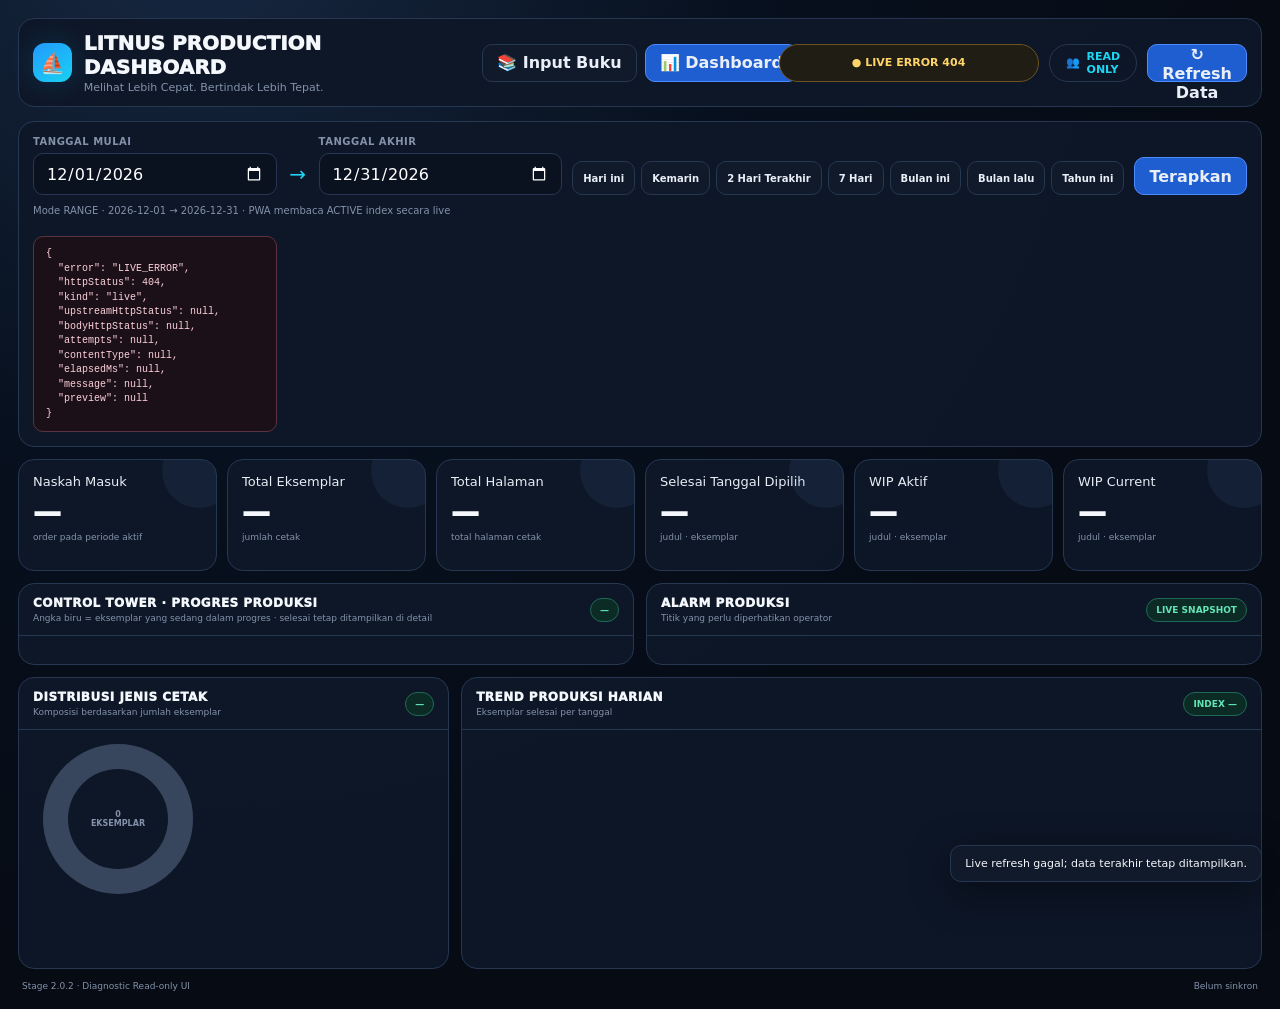
==== commit 52450055: "Add files via upload" ====
--- a/index.html
+++ b/index.html
@@ -1,8712 +1,112 @@
 <!doctype html>
 <html lang="id">
 <head>
-  <meta charset="utf-8">
-  <meta name="viewport" content="width=device-width,initial-scale=1,viewport-fit=cover">
-  <meta name="theme-color" content="#5b35f2">
-  <meta name="description" content="ORCA by Litnus - Operations, Resources, Cost, dan Analytics untuk operasional internal Litnus.">
-  <link rel="manifest" href="/manifest.webmanifest">
-  <link rel="icon" type="image/png" sizes="192x192" href="/icons/icon-192.png">
-  <link rel="icon" type="image/png" sizes="512x512" href="/icons/icon-512.png">
-  <link rel="apple-touch-icon" href="/icons/apple-touch-icon.png">
-  <meta name="mobile-web-app-capable" content="yes">
-  <meta name="apple-mobile-web-app-capable" content="yes">
-  <meta name="apple-mobile-web-app-status-bar-style" content="default">
-  <meta name="apple-mobile-web-app-title" content="ORCA">
-  <title>ORCA by Litnus | v4.0.0-rc.1.5.8.4.3</title>
-  
-  <style>
-:root{--bg:#e4eaf5;--canvas:#fafbfe;--card:#fff;--tx:#25283b;--muted:#969bad;--line:#eceef5;--p:#5b35f2;--p2:#7449ff;--pale:#f0edff;--ok:#24b77c;--warn:#f4a83d;--bad:#ef4f6b;--shadow:0 6px 22px rgba(51,47,97,.08)}*{box-sizing:border-box}html{background:var(--bg)}body{margin:0;background:var(--bg);font-family:Inter,ui-sans-serif,system-ui,-apple-system,"Segoe UI",sans-serif;color:var(--tx);-webkit-font-smoothing:antialiased}button,input,select,textarea{font:inherit}button{cursor:pointer}.hidden{display:none!important}.boot-screen{min-height:100vh;display:grid;place-items:center;align-content:center;gap:8px;background:linear-gradient(160deg,#f1f4fb,#e1e8f5)}.boot-logo,.brand-mark,.logo{display:grid;place-items:center;background:linear-gradient(145deg,#794cff,#4319dd);color:white;font-weight:900;box-shadow:0 10px 24px #5b35f23d}.boot-logo{width:55px;height:55px;border-radius:16px;font-size:25px}.boot-title{font-weight:900;font-size:18px}.boot-sub{font-size:11px;color:var(--muted)}.auth-screen{min-height:100vh;display:grid;grid-template-columns:1.05fr .95fr;background:#fff}.auth-art{position:relative;overflow:hidden;padding:42px 54px;background:linear-gradient(145deg,#4d25e3 0%,#6b39ff 58%,#8f6aff 100%);color:white}.auth-brand{display:flex;gap:12px;align-items:center;position:relative;z-index:2}.brand-mark{width:42px;height:42px;border-radius:12px;background:#fff;color:#5831ed;box-shadow:0 10px 28px #2e0e9f55}.auth-brand b{display:block;font-size:17px}.auth-brand small{font-size:10px;color:#ffffffb8}.auth-copy{max-width:590px;position:absolute;left:54px;right:54px;top:50%;transform:translateY(-45%);z-index:2}.eyebrow{display:inline-block;font-size:9px;letter-spacing:.16em;font-weight:900;color:#ffffffb7}.eyebrow.dark{color:#7659e4}.auth-copy h1{font-size:47px;line-height:1.08;letter-spacing:-.035em;margin:15px 0 18px;max-width:620px}.auth-copy p{font-size:14px;line-height:1.7;color:#ffffffc7;max-width:530px}.auth-points{display:flex;gap:9px;flex-wrap:wrap;margin-top:28px}.auth-points span{font-size:10px;padding:8px 11px;border:1px solid #ffffff28;background:#ffffff12;border-radius:999px}.orb{position:absolute;border-radius:50%;filter:blur(0)}.orb-a{width:400px;height:400px;background:#ffffff0c;right:-140px;top:-130px;border:1px solid #ffffff18}.orb-b{width:310px;height:310px;background:#ffcb660c;left:-120px;bottom:-120px;border:1px solid #ffffff15}.auth-panel{display:grid;place-items:center;padding:35px}.auth-box{width:min(410px,100%)}.auth-mobile-brand{display:none;align-items:center;gap:10px;margin-bottom:30px}.auth-mobile-brand .brand-mark{width:38px;height:38px}.auth-box h2{font-size:27px;margin:10px 0 7px;letter-spacing:-.025em}.muted{color:var(--muted);font-size:11px;line-height:1.6}.auth-tabs{display:grid;grid-template-columns:1fr 1fr;padding:4px;border-radius:12px;background:#f4f5f9;margin:22px 0}.auth-tabs button{border:0;background:transparent;padding:9px;border-radius:9px;color:#9a9eae;font-size:10px;font-weight:800}.auth-tabs button.active{background:#fff;color:var(--p);box-shadow:0 3px 10px #433a7420}.auth-form{display:grid;gap:12px}.auth-form label,.form label{font-size:9px;color:#666b7e;font-weight:800}.auth-form input,.input,.select,.textarea{width:100%;border:1px solid #e1e4ee;border-radius:11px;background:#fff;padding:11px 12px;font-size:11px;color:#303348;outline:none;transition:.15s}.auth-form input{margin-top:6px}.auth-form input:focus,.input:focus,.select:focus,.textarea:focus{border-color:#a994ff;box-shadow:0 0 0 3px #6c47f311}.password-wrap{position:relative}.password-wrap input{padding-right:45px}.password-wrap button{position:absolute;right:7px;top:12px;border:0;background:none;color:#9b9fb0}.btn{border:0;border-radius:11px;padding:10px 14px;font-size:10px;font-weight:850;transition:.15s}.btn:disabled{opacity:.45;cursor:not-allowed}.primary{background:linear-gradient(135deg,var(--p),var(--p2));color:#fff;box-shadow:0 8px 18px #5b35f22a}.primary:hover{transform:translateY(-1px)}.ghost{background:#fff;border:1px solid var(--line);color:#555a70}.wide{width:100%;padding:12px;margin-top:4px}.auth-note{font-size:9.5px;line-height:1.6;color:var(--muted);margin-top:17px}.form-error{margin-top:12px;background:#fff1f3;border:1px solid #ffd9df;color:#ba4056;padding:10px 12px;border-radius:10px;font-size:10px}.pending-screen{min-height:100vh;background:linear-gradient(160deg,#edf1f9,#e0e7f4);display:grid;place-items:center;padding:20px}.pending-card{width:min(440px,100%);background:white;padding:34px;border-radius:23px;text-align:center;box-shadow:0 24px 70px #42466325}.pending-card .lock{font-size:30px;margin-bottom:14px}.pending-card h2{margin:9px 0}.pending-card p{font-size:11px;color:var(--muted);line-height:1.65}.pending-email{background:#f5f3ff;color:#5f42cc;padding:9px 12px;border-radius:10px;margin:16px 0;font-size:10px;font-weight:700}.app{width:min(1480px,calc(100% - 44px));min-height:calc(100vh - 44px);margin:22px auto;background:var(--canvas);border-radius:25px;display:grid;grid-template-columns:210px 1fr;overflow:hidden;box-shadow:0 20px 70px #46516c22}.side{background:#fff;border-right:1px solid var(--line);padding:23px 14px;display:flex;flex-direction:column;min-width:0}.brand{display:flex;gap:10px;align-items:center;padding:0 8px 27px}.logo{width:38px;height:38px;border-radius:10px}.brand b{display:block;font-size:15px}.brand small{display:block;color:var(--muted);font-size:8.5px;margin-top:2px}.nav{display:grid;gap:5px}.nav button{border:0;background:none;color:#989daf;padding:12px;border-radius:11px;text-align:left;font-size:10.5px}.nav button span{display:inline-block;width:23px;font-size:13px}.nav button.on,.nav button:hover{background:var(--pale);color:var(--p);font-weight:850}.side-user{margin-top:auto;border-top:1px solid var(--line);padding:15px 6px 0;display:grid;grid-template-columns:34px minmax(0,1fr) 24px;gap:8px;align-items:center}.avatar{width:34px;height:34px;border-radius:50%;background:linear-gradient(145deg,#ede8ff,#d5caff);display:grid;place-items:center;color:#5a36e2;font-size:10px;font-weight:900}.side-user b{font-size:9px;display:block}.side-user small{font-size:7.5px;color:var(--muted);display:block;overflow:hidden;text-overflow:ellipsis;white-space:nowrap}.side-user button{border:0;background:none;color:#a3a7b7}.main{min-width:0}.top{height:82px;padding:15px 24px;display:flex;align-items:center;background:#fffdf2;border-bottom:1px solid var(--line);position:sticky;top:0;z-index:4;backdrop-filter:blur(12px)}.top h1{font-size:20px;margin:0;letter-spacing:-.02em}.sub{font-size:9.5px;color:var(--muted);margin-top:4px}.actions{display:flex;gap:8px;margin-left:9px}.sync-chip{margin-left:auto;display:flex;align-items:center;gap:6px;background:#effaf6;color:#2d8b68;border-radius:999px;padding:6px 9px;font-size:8px;font-weight:850}.sync-chip i{width:6px;height:6px;border-radius:50%;background:#2fc089;box-shadow:0 0 0 3px #2fc08918}.view{display:none;padding:22px 24px 34px}.view.on{display:block}.stats{display:grid;grid-template-columns:repeat(4,1fr);gap:12px;margin-bottom:12px}.card,.panel{background:#fff;border:1px solid #f0f1f6;border-radius:18px;box-shadow:var(--shadow)}.card{padding:16px;min-height:118px}.card:first-child{background:linear-gradient(145deg,#6737f5,#4318df);color:#fff;position:relative;overflow:hidden}.card:first-child:after{content:'';position:absolute;width:100px;height:100px;border-radius:50%;background:#fff1;right:-28px;top:-25px}.label{font-size:8.5px;color:var(--muted)}.card:first-child .label,.card:first-child .foot{color:#ffffffb7}.value{font-size:24px;font-weight:900;margin-top:8px;letter-spacing:-.03em}.foot{font-size:8.5px;color:var(--muted);margin-top:6px}.panel{padding:16px;margin-bottom:12px}.ph{display:flex;justify-content:space-between;align-items:flex-start;gap:10px;margin-bottom:13px}.ph h2{font-size:12.5px;margin:0}.ph p{font-size:8.5px;color:var(--muted);margin:4px 0 0}.tiny-link{border:0;background:#f3f0ff;color:#6644db;border-radius:8px;padding:6px 8px;font-size:8px;font-weight:800}.grid2{display:grid;grid-template-columns:1.1fr .9fr;gap:12px}.machines{display:grid;grid-template-columns:repeat(4,1fr);gap:10px}.machine{border:1px solid var(--line);border-radius:14px;padding:13px;position:relative;overflow:hidden;background:#fff}.machine:before{content:'';position:absolute;left:0;right:0;top:0;height:3px;background:linear-gradient(90deg,var(--p),#9c83ff)}.machine h3{font-size:10.5px;margin:2px 0}.machine small{font-size:8px;color:var(--muted)}.met{display:grid;grid-template-columns:1fr 1fr;gap:6px;margin-top:10px}.met div{background:#f8f8fd;padding:8px;border-radius:9px;min-width:0}.met span{display:block;color:var(--muted);font-size:7.5px}.met b{display:block;margin-top:3px;font-size:9.5px;line-height:1.25;white-space:nowrap}.met small{display:block;margin-top:3px;line-height:1.35}.machine .counter-last small{font-size:7.8px;white-space:normal}.toolbar{display:flex;justify-content:space-between;gap:10px;margin-bottom:12px}.filters{display:flex;gap:7px}.filters .input{min-width:240px}.filters .select{min-width:180px}.table{overflow:auto;border-radius:11px}.table table{width:100%;border-collapse:collapse;white-space:nowrap}.table th,.table td{padding:10px;border-bottom:1px solid var(--line);font-size:9.5px;text-align:left}.table th{font-size:7.7px;color:#9da2b3;text-transform:uppercase;background:#fafaff;letter-spacing:.03em}.table td.diag{white-space:normal;min-width:220px;max-width:350px;line-height:1.45}.badge{display:inline-flex;align-items:center;border-radius:999px;padding:4px 7px;font-size:7.7px;font-weight:850}.ok{background:#e9faf3;color:#16845c}.warn{background:#fff4e0;color:#a3670b}.bad{background:#fff0f2;color:#bb3c52}.alert{padding:9px 2px;border-bottom:1px solid var(--line);display:flex;gap:9px}.dot{width:8px;height:8px;margin-top:3px;border-radius:50%;background:var(--warn);flex:0 0 auto}.dot.badbg{background:var(--bad)}.alert b{font-size:9.5px}.alert small{display:block;color:var(--muted);font-size:8.3px;margin-top:2px}.empty{padding:22px;text-align:center;color:var(--muted);font-size:9px}.modal{border:0;border-radius:18px;box-sizing:border-box;width:min(720px,calc(100% - 24px));max-width:calc(100vw - 24px);max-height:min(92dvh,960px);margin:auto;inset:0;padding:0;overflow:hidden;box-shadow:0 25px 80px #20194d55;color:var(--tx)}.modal.small{width:min(480px,calc(100% - 24px))}.modal::backdrop{background:#27233d88;backdrop-filter:blur(3px)}.modal form{padding:18px;display:flex;flex-direction:column;max-height:min(92dvh,960px);overflow:hidden}.mh{display:flex;justify-content:space-between;align-items:flex-start;margin-bottom:15px;flex:0 0 auto}.mh h2{font-size:15px;margin:0}.mh p{font-size:8.5px;color:var(--muted);margin:4px 0}.close{border:0;background:none;font-size:20px;color:#9094a4}.form{display:grid;grid-template-columns:1fr 1fr;gap:10px;min-height:0;overflow:auto;padding-right:4px}.form.single{grid-template-columns:1fr}.form label>*{margin-top:5px}.span{grid-column:1/-1}.fa{display:flex;justify-content:flex-end;gap:8px;margin-top:14px;flex:0 0 auto;position:relative;background:linear-gradient(180deg,rgba(255,255,255,0),#fff 18px,#fff 100%);padding-top:14px}.fa.left{justify-content:flex-start}.notice{background:#f1eeff;border:1px solid #ddd6ff;color:#5438b9;border-radius:12px;padding:11px 13px;font-size:9.3px;line-height:1.5;margin-bottom:12px}.ocrgrid{display:grid;grid-template-columns:1fr 1fr;gap:12px}.split{display:grid;grid-template-columns:1fr 1fr;gap:8px}.drop{border:1.5px dashed #b4a3fb;background:#f8f5ff;border-radius:14px;padding:21px;text-align:center;display:grid;gap:4px;cursor:pointer;color:#5c38df;font-size:10px;margin:12px 0}.drop span{font-size:8px;color:#9a91bc}.preview img{max-width:100%;max-height:245px;display:block;margin:9px auto;border-radius:11px;box-shadow:var(--shadow)}.invoice-head{margin-top:25px}.invoice-row{display:grid;grid-template-columns:48px 1fr auto;gap:9px;align-items:center;padding:8px 0;border-bottom:1px solid var(--line)}.invoice-thumb{width:48px;height:48px;border-radius:9px;object-fit:cover;background:#f2f3f8}.invoice-row b{font-size:9px;display:block}.invoice-row small{font-size:7.8px;color:var(--muted);display:block;margin-top:2px}.invoice-row button{border:0;background:#f1eeff;color:#5f42d1;border-radius:8px;padding:6px;font-size:8px}.image-modal{padding:18px;width:min(880px,calc(100% - 24px))}.image-modal img{display:block;max-width:100%;max-height:75vh;margin:auto;border-radius:12px}.hpp-table{margin-top:12px}.data-status{display:flex;gap:10px;background:#f2fbf7;border:1px solid #ddf4e9;padding:13px;border-radius:13px}.status-icon{width:27px;height:27px;border-radius:50%;display:grid;place-items:center;background:#26b77e;color:#fff;font-size:11px;font-weight:900}.data-status b{display:block;font-size:9.5px}.data-status small{display:block;font-size:8px;color:#6a8d7f;margin-top:3px;line-height:1.45}.account-card{display:flex;align-items:center;gap:10px;margin-top:14px;border:1px solid var(--line);border-radius:13px;padding:12px}.avatar.big{width:42px;height:42px}.account-card b{display:block;font-size:10px}.account-card small{display:block;font-size:8px;color:var(--muted);margin:2px 0 5px}.base-row{display:grid;grid-template-columns:1fr 115px;gap:8px;align-items:center;margin-bottom:8px}.base-row small{font-size:9px}.toast{position:fixed;left:50%;top:50%;right:auto;bottom:auto;background:rgba(41,37,62,.96);color:#fff;padding:14px 18px;border-radius:14px;font-size:12px;line-height:1.45;opacity:0;transform:translate(-50%,-46%);transition:.2s;z-index:2147483600;max-width:min(560px,calc(100vw - 32px));width:max-content;text-align:center;box-shadow:0 18px 50px rgba(25,21,41,.34);pointer-events:none}.toast.show{opacity:1;transform:translate(-50%,-50%)}.row-actions{display:flex;gap:4px}.icon-btn{border:1px solid var(--line);background:#fff;border-radius:8px;padding:5px 7px;color:#6d7285;font-size:8px}@media(max-width:1080px){.stats,.machines{grid-template-columns:repeat(2,1fr)}.grid2,.ocrgrid{grid-template-columns:1fr}.auth-copy h1{font-size:38px}}@media(max-width:760px){body,html{background:var(--canvas)} .toast{font-size:11px;padding:13px 16px;max-width:calc(100vw - 24px)}.auth-screen{grid-template-columns:1fr}.auth-art{display:none}.auth-panel{padding:26px 20px;min-height:100vh}.auth-mobile-brand{display:flex}.app{width:100%;min-height:100vh;margin:0;border-radius:0;display:block}.main{padding-bottom:73px}.side{position:fixed;left:0;right:0;bottom:0;height:67px;padding:5px 6px;z-index:15;border-right:0;border-top:1px solid var(--line);display:block}.brand,.side-user{display:none}.nav{grid-template-columns:repeat(6,1fr);height:100%;gap:2px}.nav button{padding:5px 1px;text-align:center;font-size:7.5px}.nav button span{display:block;width:auto;font-size:13px;margin-bottom:2px}.top{height:69px;padding:12px 14px}.top h1{font-size:17px}.sub{display:none}.actions .ghost{display:none}.actions{margin-left:6px}.actions .primary{font-size:8.5px;padding:9px}.sync-chip{padding:5px 7px}.sync-chip span{display:none}.view{padding:13px}.stats{grid-template-columns:1fr 1fr;gap:8px}.card{min-height:101px;padding:13px}.value{font-size:20px}.machines{grid-template-columns:1fr}.toolbar{flex-direction:column}.filters{display:grid;grid-template-columns:1fr}.filters .input,.filters .select{min-width:0}.form{grid-template-columns:1fr}.span{grid-column:auto}.split{grid-template-columns:1fr}.ocrgrid{grid-template-columns:1fr}.modal{width:100%;max-height:92vh;margin:auto 0 0;border-radius:18px 18px 0 0;overflow:auto}.image-modal{width:100%;margin:auto 0 0;border-radius:18px 18px 0 0}.ph h2{font-size:12px}.table th,.table td{padding:9px 8px}.toast{bottom:82px}.auth-box h2{font-size:24px}}@media(max-width:400px){.stats{grid-template-columns:1fr}.sync-chip{display:none}}
-
-
-.service-filters{display:flex;gap:7px;flex-wrap:wrap}.service-filters .input{min-width:135px}.service-stats{display:grid;grid-template-columns:repeat(4,1fr);gap:10px;margin:0 0 12px}.service-stat{background:#fff;border:1px solid var(--line);border-radius:14px;padding:12px;box-shadow:var(--shadow)}.service-stat span{display:block;font-size:8px;color:var(--muted)}.service-stat b{display:block;font-size:18px;margin-top:5px}.counter-note{font-size:8px;color:#7659e4;margin-top:5px}.alias-list{display:block;font-size:7.5px;color:#8c82b5;margin-top:3px;white-space:normal;max-width:260px}.ocr-candidates{margin-top:12px}.ocr-candidates table{min-width:720px}.ocr-candidates input,.ocr-candidates select{padding:7px 8px;font-size:9px;border:1px solid #e1e4ee;border-radius:8px;background:white}.ocr-candidates .raw{min-width:210px}.ocr-candidates .match{min-width:190px}.confidence{font-size:7.5px;padding:4px 6px;border-radius:999px;background:#f2efff;color:#6749d0;font-weight:800}.cost-boxes{display:grid;grid-template-columns:repeat(4,1fr);gap:8px;margin-top:10px}.cost-boxes label{font-size:8px;color:#6e7285;font-weight:800}.cost-boxes input{margin-top:5px}.ocr-actions{display:flex;gap:7px;flex-wrap:wrap;margin-top:10px}.hpp-note-list{display:grid;gap:8px}.hpp-note-row{display:grid;grid-template-columns:100px 1fr auto;gap:10px;align-items:center;padding:9px 0;border-bottom:1px solid var(--line)}.hpp-note-row b{font-size:9px}.hpp-note-row small{font-size:7.8px;color:var(--muted);display:block;margin-top:2px}.machine .counter-last{grid-column:1/-1;background:#f2efff}.machine .counter-last b{color:#5d40ca}.recap-panel{margin-top:12px}.invoice-costs{font-size:7.5px;color:#7659e4;margin-top:3px}.checkbox-cell{text-align:center!important}.checkbox-cell input{width:14px;height:14px}.hint{font-size:8px;color:var(--muted);line-height:1.5;margin-top:5px}
-
-.ocr-advice{display:grid;grid-template-columns:30px 1fr;gap:10px;align-items:start;margin-top:12px;padding:12px 13px;border:1px solid #ded8ff;background:#faf8ff;border-radius:13px}.ocr-advice-icon{width:28px;height:28px;display:grid;place-items:center;border-radius:9px;background:#eee9ff;color:#5b35f2;font-weight:900}.ocr-advice b{font-size:9.5px}.ocr-advice p{margin:3px 0 0;color:#777c91;font-size:8.5px;line-height:1.55}.ocr-advice ul{margin:7px 0 0;padding-left:17px;color:#5f6478;font-size:8.3px;line-height:1.6}.ocr-advice.good{border-color:#d7f0e5;background:#f5fcf8}.ocr-advice.good .ocr-advice-icon{background:#ddf7eb;color:#16845c}.ocr-advice.warnbox{border-color:#f5e2b9;background:#fffbf2}.ocr-advice.warnbox .ocr-advice-icon{background:#fff0cd;color:#a3670b}.ocr-advice.badbox{border-color:#ffd8df;background:#fff7f8}.ocr-advice.badbox .ocr-advice-icon{background:#ffe6ea;color:#bb3c52}.ocr-progress{display:inline-flex;align-items:center;gap:6px;color:#5b35f2;font-weight:800}.ocr-progress:before{content:'';width:8px;height:8px;border:2px solid #cfc4ff;border-top-color:#5b35f2;border-radius:50%;animation:ocrspin .7s linear infinite}@keyframes ocrspin{to{transform:rotate(360deg)}}
-@media(max-width:760px){.service-stats{grid-template-columns:1fr 1fr}.cost-boxes{grid-template-columns:1fr 1fr}.service-filters{display:grid;grid-template-columns:1fr 1fr}.service-filters .input{min-width:0}.hpp-note-row{grid-template-columns:80px 1fr}.hpp-note-row>:last-child{grid-column:2}}
-
-
-.drop.dragover{border-color:#6840ef;background:#eee9ff;box-shadow:0 0 0 4px #6840ef12}.drop-actions{display:flex;justify-content:center;gap:8px;margin-top:8px;flex-wrap:wrap}.drop-actions .btn{pointer-events:auto}.camera-modal{padding:18px;width:min(760px,calc(100% - 24px))}.camera-video{display:block;width:100%;max-height:65vh;background:#111;border-radius:14px;object-fit:contain}.camera-help{font-size:8.5px;color:var(--muted);margin:8px 0 0;line-height:1.5}.camera-actions{display:flex;justify-content:flex-end;gap:8px;margin-top:12px}@media(max-width:760px){.drop-actions{display:grid;grid-template-columns:1fr 1fr}.camera-modal{width:100%;margin:auto 0 0;border-radius:18px 18px 0 0}.camera-video{max-height:58vh}}
-
-/* v2.7 final — service workflow, photo, master part & startup reliability */
-.service-new-part{border:1px solid #dbe8f5;background:linear-gradient(145deg,rgba(244,250,255,.92),rgba(255,255,255,.82));border-radius:16px;padding:13px 14px}
-.service-new-part-title{display:flex;flex-direction:column;gap:3px;margin-bottom:10px}.service-new-part-title b{font-size:12px}.service-new-part-title span{font-size:10.5px;color:var(--muted);line-height:1.45}
-.service-new-part-grid{display:grid;grid-template-columns:minmax(180px,1.5fr) minmax(130px,.7fr) auto;gap:8px;align-items:center}
-.service-photo-box{border:1px solid #dce7f1;background:rgba(249,252,255,.86);border-radius:17px;padding:14px}.service-photo-head{display:flex;align-items:center;justify-content:space-between;gap:12px}.service-photo-head b{display:block;font-size:12px}.service-photo-head span{display:block;font-size:10.5px;color:var(--muted);margin-top:3px}.service-photo-actions{display:flex;gap:7px;align-items:center}.service-photo-pick{cursor:pointer}
-.service-photo-preview{margin-top:11px;min-height:72px;border:1px dashed #cbd9e8;border-radius:14px;display:flex;align-items:center;justify-content:center;overflow:hidden;background:#fff;color:var(--muted);font-size:10.5px}.service-photo-preview img{width:100%;max-height:240px;object-fit:contain;display:block;background:#f4f7fa}.service-photo-preview .photo-meta{padding:8px 10px;width:100%;display:flex;justify-content:space-between;gap:10px;align-items:center}.photo-chip{border:0;background:#eaf5ff;color:#1479b8;border-radius:999px;padding:6px 9px;font-size:10px;font-weight:800;cursor:pointer}
-#svcDlg{width:min(780px,calc(100% - 24px))}#svcDlg form{max-height:88vh;overflow:auto}
-@media(max-width:760px){.service-new-part-grid{grid-template-columns:1fr}.service-photo-head{align-items:flex-start;flex-direction:column}.service-photo-actions{width:100%}.service-photo-actions .btn{flex:1}.service-photo-preview img{max-height:300px}}
-
-
-/* ORCA V4 Preview.20.4 — Tools reactive calculators */
-.calc-panel{padding:0;overflow:hidden}.calc-panel+.calc-panel{margin-top:12px}.calc-head{padding:18px 18px 15px;border-bottom:1px solid var(--v4-line);display:flex;justify-content:space-between;gap:16px;align-items:flex-start}.calc-head h2{font-size:22px;margin:6px 0 5px}.calc-head p{font-size:13px;line-height:1.6;color:var(--v4-muted);margin:0;max-width:760px}.calc-unit{font-size:11px;font-weight:900;letter-spacing:.12em;padding:8px 10px;border-radius:999px;background:#f1f5f8;color:#52677b}.calc-layout{display:grid;grid-template-columns:minmax(320px,380px) minmax(0,1fr)}.calc-form{padding:16px;border-right:1px solid var(--v4-line);display:grid;gap:12px;align-content:start;background:#fbfcfd}.field{display:grid;gap:7px}.field label{font-size:11px;text-transform:uppercase;letter-spacing:.08em;color:#6f7d90;font-weight:850}.field-note{font-size:11px;color:var(--v4-muted);line-height:1.5}.field-grid-2{display:grid;grid-template-columns:1fr 1fr;gap:10px}.field-grid-4{display:grid;grid-template-columns:repeat(4,1fr);gap:10px}.custom-plano{grid-template-columns:1fr 1fr;gap:10px}.target-size-card,.formula-card{border:1px solid #dbe8f0;background:#f5fbff;border-radius:14px;padding:12px}.target-size-card span,.formula-card span{display:block;font-size:11px;color:#708295;text-transform:uppercase;letter-spacing:.08em;font-weight:850}.target-size-card b{display:block;font-size:24px;margin:6px 0 4px;color:#112c45}.formula-card code{display:block;margin-top:6px;font-size:15px;font-weight:800;line-height:1.55;color:#16314a;white-space:normal;word-break:break-word}.target-size-card small,.formula-card small{display:block;margin-top:6px;font-size:11px;line-height:1.55;color:#7b8998}.tools-actions{display:flex;flex-wrap:wrap;gap:8px}.secondary-toggle{display:flex;gap:10px;align-items:flex-start;border:1px solid var(--v4-line);padding:12px;border-radius:12px;background:#fff;cursor:pointer}.secondary-toggle input{margin:3px 0 0}.secondary-toggle b{display:block;font-size:14px}.secondary-toggle small{display:block;font-size:12px;line-height:1.5;color:var(--v4-muted);margin-top:2px}.vendor-message-card{border:1px solid #d7e3ec;background:#fff;border-radius:14px;padding:13px;display:grid;gap:10px}.vendor-message-head{display:flex;justify-content:space-between;gap:12px;align-items:flex-start}.vendor-message-head b{font-size:14px;color:#18324a}.vendor-message-head small{display:block;font-size:11px;color:var(--v4-muted);line-height:1.45;margin-top:3px}.vendor-message-row{display:grid;grid-template-columns:1fr;gap:10px;align-items:stretch}.vendor-message-card .field{max-width:180px}.vendor-message-card textarea{width:100%;min-height:128px;resize:vertical;border:1px solid var(--v4-line);border-radius:10px;padding:11px 12px;background:#f8fafc;color:#1a2c3e;font:600 13px/1.6 Inter,Arial,sans-serif;overflow:auto;white-space:pre-wrap}.vendor-message-actions{display:flex;gap:8px;align-items:center;flex-wrap:wrap}.vendor-copy-status{font-size:11px;color:#16824c;font-weight:750}.vendor-message-card .field label{font-size:10px}@media(max-width:760px){.vendor-message-card .field{max-width:none}.vendor-message-card textarea{font-size:13px;min-height:136px}}.calc-result{padding:16px;min-width:0}.result-stats{display:grid;grid-template-columns:repeat(3,minmax(0,1fr));gap:10px;margin-bottom:12px}.result-stats>div{border:1px solid var(--v4-line);border-radius:14px;padding:12px;background:#fff;min-width:0}.result-stats span{display:block;font-size:11px;color:#7c8998;text-transform:uppercase;letter-spacing:.05em;font-weight:750}.result-stats b{display:block;font-size:22px;margin:5px 0 4px;color:#132c44;line-height:1.2}.result-stats small{display:block;font-size:12px;color:var(--v4-muted);line-height:1.45}.cutting-board{border:1px solid var(--v4-line);border-radius:16px;overflow:hidden;background:#fff}.cutting-toolbar{display:flex;justify-content:space-between;align-items:center;gap:10px;padding:12px 14px;border-bottom:1px solid var(--v4-line)}.cutting-toolbar b{font-size:18px;line-height:1.2}.cutting-toolbar small{display:block;font-size:13px;color:var(--v4-muted);margin-top:3px;line-height:1.45}.cutting-toolbar{background:#fff}.legend{display:flex;gap:12px;font-size:12px;color:#708092;flex-wrap:wrap}.legend span{display:flex;align-items:center;gap:5px}.legend i{width:10px;height:10px;border-radius:2px;display:block;border:1px solid #4d7896}.legend .primary-cut{background:#d9edf8}.legend .secondary-cut{background:#fff0c9;border-color:#c89826}.legend .mixed-cut{background:#eef6df;border-color:#709329}.cutting-stage{min-height:720px;padding:12px;display:grid;place-items:center;background:#fff}.cutting-stage svg{width:100%;height:auto;display:block;max-height:none}.calc-note{margin-top:10px;padding:11px 12px;border-radius:12px;background:#f6f8fa;color:#68788a;font-size:13px;line-height:1.65}.calc-subpanel{margin-top:12px;border:1px solid var(--v4-line);border-radius:14px;background:#fff;padding:12px}.calc-subpanel h3{margin:0 0 8px;font-size:16px;color:#16314a}.calc-subpanel p,.calc-subpanel ol,.calc-subpanel ul{margin:0;font-size:13px;line-height:1.65;color:#68788a;padding-left:18px}.export-row{display:flex;flex-wrap:wrap;gap:8px;margin-top:12px}.cut-svg-sheet{fill:#fff;stroke:#182f44;stroke-width:2}.cut-svg-primary{fill:#dff1fa;stroke:#36799f;stroke-width:1}.cut-svg-mixed{fill:#eef6df;stroke:#709329;stroke-width:1}.cut-svg-secondary{fill:#fff0c9;stroke:#b88918;stroke-width:1}.cut-svg-unused{fill:#f3f5f7;stroke:#ccd4dc;stroke-width:.8;stroke-dasharray:3 3}.cut-svg-margin{fill:rgba(225,231,237,.42);stroke:none}.cut-svg-label{font-family:Inter,Arial,sans-serif;font-size:10px;font-weight:800;fill:#27435d}.cut-svg-dim{font-family:Inter,Arial,sans-serif;font-size:11px;fill:#738294}.cut-svg-waste{font-family:Inter,Arial,sans-serif;font-size:11px;font-weight:700;fill:#8b6f12}.tools-error{border:1px solid #f7d7dc;background:#fff5f6;color:#9a3242;padding:10px 12px;border-radius:12px;font-size:13px;line-height:1.55}.spine-layout{display:grid;grid-template-columns:minmax(300px,360px) minmax(0,1fr)}.spine-form{padding:16px}.spine-output{padding:16px;display:grid;grid-template-columns:minmax(230px,280px) minmax(0,1fr);gap:12px;align-items:start}.spine-results{display:grid;grid-template-columns:repeat(2,minmax(0,1fr));gap:10px}.spine-result{border:1px solid var(--v4-line);border-radius:14px;padding:12px;background:#fff}.spine-result span{display:block;font-size:12px;color:#728194;text-transform:uppercase;letter-spacing:.05em;font-weight:800}.spine-result b{display:block;font-size:28px;color:#102b43;margin-top:6px}.spine-result small{display:block;font-size:12px;color:var(--v4-muted);line-height:1.55;margin-top:4px}.book-block{margin:0 auto;width:min(100%,230px);height:165px;border-radius:18px;display:grid;grid-template-columns:1fr 64px 1fr;overflow:hidden;border:1px solid #d6dfe7}.book-front,.book-back,.book-spine{display:grid;place-items:center;font-weight:900;color:#fff;letter-spacing:.06em}.book-front,.book-back{background:linear-gradient(135deg,#15314a,#244c6e)}.book-spine{background:linear-gradient(180deg,#10a4ff,#0778e5);font-size:20px;writing-mode:vertical-rl;transform:rotate(180deg)}.spine-visual small{display:block;margin-top:9px;font-size:12px;color:var(--v4-muted);line-height:1.55}.spine-pages{font-size:18px;font-weight:800}.cut-sequence{padding-left:18px}.cut-sequence li{margin:0 0 6px;font-size:13px;line-height:1.55;color:#67788a}.helper-inline{display:flex;align-items:center;justify-content:space-between;gap:8px;flex-wrap:wrap}
-@media(max-width:980px){.calc-layout,.spine-layout,.spine-output{grid-template-columns:1fr}.calc-form,.spine-form{border-right:0;border-bottom:1px solid var(--v4-line)}.field-grid-4{grid-template-columns:1fr 1fr}.result-stats{grid-template-columns:1fr 1fr}.cutting-stage{min-height:540px;padding:8px}.calc-head{padding:16px}.calc-result,.spine-output,.calc-form,.spine-form{padding:14px}}
-@media(max-width:760px){.tools-jumpbar{grid-template-columns:1fr}.result-stats,.spine-results,.field-grid-2,.field-grid-4,.custom-plano{grid-template-columns:1fr}.legend{display:none}.calc-head h2{font-size:20px}.cutting-toolbar b{font-size:16px}.cutting-toolbar small,.calc-head p,.calc-note,.field-note,.secondary-toggle small,.secondary-toggle b,.result-stats small,.spine-result small,.spine-visual small,.target-size-card small,.formula-card small{font-size:13px}.result-stats b{font-size:20px}.target-size-card b{font-size:22px}.book-block{height:148px}}
-@media(max-width:420px){.result-stats{grid-template-columns:1fr}.cutting-stage{min-height:420px}.spine-result b{font-size:22px}.calc-head{padding:14px}.calc-head h2{font-size:18px}}
-/* ORCA V4 Preview.22 — Purchasing verification workflow */
-.purchase-step{appearance:none;width:100%;font:inherit;text-align:left;cursor:pointer}.purchase-step:hover{border-color:#b8dff4;background:#f5fbff}.purchase-step:focus-visible{outline:2px solid #18aef2;outline-offset:2px}
-.purchasing-verify-panel{margin-top:12px;border:1px solid var(--v4-line);border-radius:17px;background:#fff;padding:16px}.purchasing-verify-head{display:flex;align-items:flex-start;justify-content:space-between;gap:14px;margin-bottom:12px}.purchasing-verify-head b{font-size:15px;color:#122c43}.purchasing-verify-head small{display:block;margin-top:3px;font-size:11px;line-height:1.5;color:var(--v4-muted)}.purchasing-verify-status{padding:7px 10px;border-radius:999px;font-size:10px;font-weight:850;background:#f1f4f6;color:#647487;white-space:nowrap}.purchasing-verify-status.ready{background:#e9f8ef;color:#178548}.purchasing-verify-status.warn{background:#fff5df;color:#9a6813}.purchasing-verify-status.error{background:#fff0f2;color:#ad3444}
-.purchase-check-grid{display:grid;grid-template-columns:repeat(5,minmax(0,1fr));gap:8px}.purchase-check{border:1px solid #e5e9ed;border-radius:12px;padding:10px;background:#fafbfd;min-width:0}.purchase-check i{display:grid;place-items:center;width:23px;height:23px;border-radius:50%;font-style:normal;font-weight:900;font-size:12px;background:#e9edf1;color:#6a7988;margin-bottom:7px}.purchase-check.ok{background:#f5fcf8;border-color:#cfeadb}.purchase-check.ok i{background:#dff4e7;color:#178548}.purchase-check.bad{background:#fff8f8;border-color:#f0d5d8}.purchase-check.bad i{background:#fde5e8;color:#b13b49}.purchase-check b{display:block;font-size:11px;color:#20364b}.purchase-check small{display:block;font-size:9.5px;line-height:1.45;color:#778697;margin-top:2px}
-.purchase-impact-wrap{margin-top:12px;border-top:1px solid #edf0f2;padding-top:12px}.purchase-impact-head{display:flex;align-items:center;justify-content:space-between;gap:10px;margin-bottom:8px}.purchase-impact-head b{font-size:12px}.purchase-impact-head small{font-size:10px;color:var(--v4-muted)}.purchase-impact-list{display:grid;gap:7px}.purchase-impact-row{display:grid;grid-template-columns:minmax(150px,1.4fr) repeat(3,minmax(90px,.7fr));gap:8px;align-items:center;padding:9px 10px;border:1px solid #edf0f2;border-radius:11px;background:#fbfcfd}.purchase-impact-row>span:first-child b{display:block;font-size:11px}.purchase-impact-row>span:first-child small{display:block;font-size:9.5px;color:var(--v4-muted);margin-top:2px}.purchase-impact-row>span:not(:first-child){font-size:10px;color:#67788a}.purchase-impact-row>span:not(:first-child) b{display:block;font-size:11px;color:#183148;margin-top:2px}.purchase-impact-more{font-size:10px;color:#6e7e90;padding:3px 2px}.purchase-verify-actions{display:flex;justify-content:flex-end;gap:8px;margin-top:12px;flex-wrap:wrap}
-.purchase-review-summary{display:grid;grid-template-columns:repeat(4,minmax(0,1fr));gap:8px;margin:12px 0}.purchase-review-summary>div{padding:10px;border-radius:11px;background:#f7f9fb;border:1px solid #e7ebee}.purchase-review-summary span{display:block;font-size:9px;text-transform:uppercase;letter-spacing:.06em;color:#7b8897;font-weight:800}.purchase-review-summary b{display:block;margin-top:4px;font-size:13px;color:#173149}.purchase-review-items{display:grid;gap:7px;max-height:280px;overflow:auto;padding-right:2px}.purchase-review-item{display:grid;grid-template-columns:minmax(160px,1.45fr) minmax(64px,.5fr) minmax(118px,.85fr) minmax(118px,.85fr);gap:14px;padding:12px 14px;border:1px solid #e7ebee;border-radius:10px;align-items:center}.purchase-review-item>span{min-width:0;display:grid;gap:4px;align-content:center}.purchase-review-item>span:not(:first-child){padding-left:12px;border-left:1px solid #edf0f3}.purchase-review-item b{font-size:11px;line-height:1.35;overflow-wrap:anywhere}.purchase-review-item small{display:block;font-size:9.5px;line-height:1.35;color:#768697}.purchase-review-item>span:first-child b{font-size:11.5px}.purchase-review-item>span:first-child small{margin-top:1px}.purchase-review-warning{padding:10px 12px;border-radius:10px;background:#fff5df;color:#845b16;font-size:10.5px;line-height:1.55;margin-top:10px}.purchase-review-note{padding:10px 12px;border-radius:10px;background:#eef8fd;color:#47667e;font-size:10.5px;line-height:1.55;margin-top:10px}
-@media(max-width:980px){.purchase-check-grid{grid-template-columns:repeat(3,1fr)}.purchase-impact-row{grid-template-columns:1.4fr 1fr 1fr}.purchase-impact-row>span:last-child{display:none}.purchase-review-summary{grid-template-columns:1fr 1fr}}
-@media(max-width:760px){.purchasing-verify-panel{padding:12px}.purchasing-verify-head{align-items:center}.purchase-check-grid{grid-template-columns:1fr 1fr}.purchase-impact-row{grid-template-columns:1fr 1fr}.purchase-impact-row>span:first-child{grid-column:1/-1}.purchase-review-item{grid-template-columns:1fr 1fr;gap:10px 12px}.purchase-review-item>span:first-child{grid-column:1/-1;padding-bottom:8px;border-bottom:1px solid #edf0f3}.purchase-review-item>span:not(:first-child){padding-left:0;border-left:0}.purchase-review-summary{grid-template-columns:1fr 1fr}}
-
-/* ORCA Preview.24 — Purchasing guidance readability */
-.ocr-advice{padding:15px 16px;gap:12px}.ocr-advice b{font-size:13px;line-height:1.4}.ocr-advice p{font-size:11.5px;line-height:1.55;margin-top:5px}.ocr-advice ul{font-size:11.5px;line-height:1.7;margin-top:9px;padding-left:20px}.ocr-advice-icon{width:30px;height:30px;font-size:14px}
-
-/* Preview.26 — Cost/HPP source integration */
-.cost-integration-panel{background:#fff;border:1px solid var(--v4-line,#dfe7ef);border-radius:18px;padding:16px;margin-top:12px}
-.cost-integration-head{display:flex;align-items:flex-start;justify-content:space-between;gap:14px;margin-bottom:12px}.cost-integration-head b{font-size:15px;color:#102b43}.cost-integration-head small{display:block;margin-top:3px;font-size:11px;line-height:1.5;color:#728194}.cost-integration-status{padding:7px 10px;border-radius:999px;font-size:10px;font-weight:850;background:#eef8f3;color:#16835c;white-space:nowrap}.cost-integration-status.warn{background:#fff5df;color:#9b650d}.cost-integration-status.bad{background:#fff0f2;color:#b73d53}
-.cost-integration-grid{display:grid;grid-template-columns:repeat(5,minmax(0,1fr));gap:9px}.cost-integration-card{border:1px solid #e3e9ef;background:#fbfcfd;border-radius:13px;padding:11px;min-width:0}.cost-integration-card span{display:block;font-size:10px;color:#718194;text-transform:uppercase;letter-spacing:.04em;font-weight:800}.cost-integration-card b{display:block;font-size:19px;color:#122e47;margin-top:5px}.cost-integration-card small{display:block;font-size:10.5px;color:#7d8b99;line-height:1.45;margin-top:3px}.cost-integration-card.ok{background:#f4fbf7;border-color:#d1eadc}.cost-integration-card.warn{background:#fffaf0;border-color:#f0dfb8}.cost-integration-card.bad{background:#fff5f6;border-color:#efd1d7}
-.cost-source-note{margin-top:10px;padding:10px 12px;border-radius:12px;background:#eef8ff;color:#41627e;font-size:11px;line-height:1.55}.cost-source-note b{color:#173a57}
-.cost-ledger-panel{background:#fff;border:1px solid var(--v4-line,#dfe7ef);border-radius:18px;padding:16px;margin-top:12px}.cost-ledger-list{display:grid}.cost-ledger-row{display:grid;grid-template-columns:84px minmax(160px,1.2fr) minmax(170px,1.4fr) 110px 120px;gap:12px;align-items:center;padding:11px 0;border-bottom:1px solid #edf1f4}.cost-ledger-row:last-child{border-bottom:0}.cost-ledger-date{font-size:11px;color:#6f7f90}.cost-ledger-machine b,.cost-ledger-source b{display:block;font-size:12px;color:#18324a}.cost-ledger-machine small,.cost-ledger-source small{display:block;font-size:10px;color:#82909e;margin-top:2px;line-height:1.4}.cost-ledger-qty{font-size:11px;color:#647688}.cost-ledger-amount{text-align:right;font-size:12px;font-weight:850;color:#17324a}.cost-ledger-empty{padding:22px 0;text-align:center;color:#81909e;font-size:11px}
-@media(max-width:980px){.cost-integration-grid{grid-template-columns:repeat(2,minmax(0,1fr))}.cost-ledger-row{grid-template-columns:74px 1fr 1fr 90px 105px;gap:8px}}
-@media(max-width:760px){.cost-integration-grid{grid-template-columns:1fr 1fr}.cost-integration-head{flex-direction:column}.cost-ledger-row{grid-template-columns:72px 1fr auto}.cost-ledger-source{grid-column:2}.cost-ledger-qty{grid-column:2}.cost-ledger-amount{grid-column:3;grid-row:1 / span 2}.cost-integration-card b{font-size:17px}}
-</style>
+<meta charset="utf-8">
+<meta name="viewport" content="width=device-width,initial-scale=1,viewport-fit=cover">
+<meta name="theme-color" content="#0b1324">
+<link rel="manifest" href="/manifest.webmanifest">
+<title>Litnus Production Dashboard</title>
 <style>
-:root{--bg:#e4eaf5;--canvas:#fafbfe;--card:#fff;--tx:#25283b;--muted:#969bad;--line:#eceef5;--p:#5b35f2;--p2:#7449ff;--pale:#f0edff;--ok:#24b77c;--warn:#f4a83d;--bad:#ef4f6b;--shadow:0 6px 22px rgba(51,47,97,.08)}*{box-sizing:border-box}html{background:var(--bg)}body{margin:0;background:var(--bg);font-family:Inter,ui-sans-serif,system-ui,-apple-system,"Segoe UI",sans-serif;color:var(--tx);-webkit-font-smoothing:antialiased}button,input,select,textarea{font:inherit}button{cursor:pointer}.hidden{display:none!important}.boot-screen{min-height:100vh;display:grid;place-items:center;align-content:center;gap:8px;background:linear-gradient(160deg,#f1f4fb,#e1e8f5)}.boot-logo,.brand-mark,.logo{display:grid;place-items:center;background:linear-gradient(145deg,#794cff,#4319dd);color:white;font-weight:900;box-shadow:0 10px 24px #5b35f23d}.boot-logo{width:55px;height:55px;border-radius:16px;font-size:25px}.boot-title{font-weight:900;font-size:18px}.boot-sub{font-size:11px;color:var(--muted)}.auth-screen{min-height:100vh;display:grid;grid-template-columns:1.05fr .95fr;background:#fff}.auth-art{position:relative;overflow:hidden;padding:42px 54px;background:linear-gradient(145deg,#4d25e3 0%,#6b39ff 58%,#8f6aff 100%);color:white}.auth-brand{display:flex;gap:12px;align-items:center;position:relative;z-index:2}.brand-mark{width:42px;height:42px;border-radius:12px;background:#fff;color:#5831ed;box-shadow:0 10px 28px #2e0e9f55}.auth-brand b{display:block;font-size:17px}.auth-brand small{font-size:10px;color:#ffffffb8}.auth-copy{max-width:590px;position:absolute;left:54px;right:54px;top:50%;transform:translateY(-45%);z-index:2}.eyebrow{display:inline-block;font-size:9px;letter-spacing:.16em;font-weight:900;color:#ffffffb7}.eyebrow.dark{color:#7659e4}.auth-copy h1{font-size:47px;line-height:1.08;letter-spacing:-.035em;margin:15px 0 18px;max-width:620px}.auth-copy p{font-size:14px;line-height:1.7;color:#ffffffc7;max-width:530px}.auth-points{display:flex;gap:9px;flex-wrap:wrap;margin-top:28px}.auth-points span{font-size:10px;padding:8px 11px;border:1px solid #ffffff28;background:#ffffff12;border-radius:999px}.orb{position:absolute;border-radius:50%;filter:blur(0)}.orb-a{width:400px;height:400px;background:#ffffff0c;right:-140px;top:-130px;border:1px solid #ffffff18}.orb-b{width:310px;height:310px;background:#ffcb660c;left:-120px;bottom:-120px;border:1px solid #ffffff15}.auth-panel{display:grid;place-items:center;padding:35px}.auth-box{width:min(410px,100%)}.auth-mobile-brand{display:none;align-items:center;gap:10px;margin-bottom:30px}.auth-mobile-brand .brand-mark{width:38px;height:38px}.auth-box h2{font-size:27px;margin:10px 0 7px;letter-spacing:-.025em}.muted{color:var(--muted);font-size:11px;line-height:1.6}.auth-tabs{display:grid;grid-template-columns:1fr 1fr;padding:4px;border-radius:12px;background:#f4f5f9;margin:22px 0}.auth-tabs button{border:0;background:transparent;padding:9px;border-radius:9px;color:#9a9eae;font-size:10px;font-weight:800}.auth-tabs button.active{background:#fff;color:var(--p);box-shadow:0 3px 10px #433a7420}.auth-form{display:grid;gap:12px}.auth-form label,.form label{font-size:9px;color:#666b7e;font-weight:800}.auth-form input,.input,.select,.textarea{width:100%;border:1px solid #e1e4ee;border-radius:11px;background:#fff;padding:11px 12px;font-size:11px;color:#303348;outline:none;transition:.15s}.auth-form input{margin-top:6px}.auth-form input:focus,.input:focus,.select:focus,.textarea:focus{border-color:#a994ff;box-shadow:0 0 0 3px #6c47f311}.password-wrap{position:relative}.password-wrap input{padding-right:45px}.password-wrap button{position:absolute;right:7px;top:12px;border:0;background:none;color:#9b9fb0}.btn{border:0;border-radius:11px;padding:10px 14px;font-size:10px;font-weight:850;transition:.15s}.btn:disabled{opacity:.45;cursor:not-allowed}.primary{background:linear-gradient(135deg,var(--p),var(--p2));color:#fff;box-shadow:0 8px 18px #5b35f22a}.primary:hover{transform:translateY(-1px)}.ghost{background:#fff;border:1px solid var(--line);color:#555a70}.wide{width:100%;padding:12px;margin-top:4px}.auth-note{font-size:9.5px;line-height:1.6;color:var(--muted);margin-top:17px}.form-error{margin-top:12px;background:#fff1f3;border:1px solid #ffd9df;color:#ba4056;padding:10px 12px;border-radius:10px;font-size:10px}.pending-screen{min-height:100vh;background:linear-gradient(160deg,#edf1f9,#e0e7f4);display:grid;place-items:center;padding:20px}.pending-card{width:min(440px,100%);background:white;padding:34px;border-radius:23px;text-align:center;box-shadow:0 24px 70px #42466325}.pending-card .lock{font-size:30px;margin-bottom:14px}.pending-card h2{margin:9px 0}.pending-card p{font-size:11px;color:var(--muted);line-height:1.65}.pending-email{background:#f5f3ff;color:#5f42cc;padding:9px 12px;border-radius:10px;margin:16px 0;font-size:10px;font-weight:700}.app{width:min(1480px,calc(100% - 44px));min-height:calc(100vh - 44px);margin:22px auto;background:var(--canvas);border-radius:25px;display:grid;grid-template-columns:210px 1fr;overflow:hidden;box-shadow:0 20px 70px #46516c22}.side{background:#fff;border-right:1px solid var(--line);padding:23px 14px;display:flex;flex-direction:column;min-width:0}.brand{display:flex;gap:10px;align-items:center;padding:0 8px 27px}.logo{width:38px;height:38px;border-radius:10px}.brand b{display:block;font-size:15px}.brand small{display:block;color:var(--muted);font-size:8.5px;margin-top:2px}.nav{display:grid;gap:5px}.nav button{border:0;background:none;color:#989daf;padding:12px;border-radius:11px;text-align:left;font-size:10.5px}.nav button span{display:inline-block;width:23px;font-size:13px}.nav button.on,.nav button:hover{background:var(--pale);color:var(--p);font-weight:850}.side-user{margin-top:auto;border-top:1px solid var(--line);padding:15px 6px 0;display:grid;grid-template-columns:34px minmax(0,1fr) 24px;gap:8px;align-items:center}.avatar{width:34px;height:34px;border-radius:50%;background:linear-gradient(145deg,#ede8ff,#d5caff);display:grid;place-items:center;color:#5a36e2;font-size:10px;font-weight:900}.side-user b{font-size:9px;display:block}.side-user small{font-size:7.5px;color:var(--muted);display:block;overflow:hidden;text-overflow:ellipsis;white-space:nowrap}.side-user button{border:0;background:none;color:#a3a7b7}.main{min-width:0}.top{height:82px;padding:15px 24px;display:flex;align-items:center;background:#fffdf2;border-bottom:1px solid var(--line);position:sticky;top:0;z-index:4;backdrop-filter:blur(12px)}.top h1{font-size:20px;margin:0;letter-spacing:-.02em}.sub{font-size:9.5px;color:var(--muted);margin-top:4px}.actions{display:flex;gap:8px;margin-left:9px}.sync-chip{margin-left:auto;display:flex;align-items:center;gap:6px;background:#effaf6;color:#2d8b68;border-radius:999px;padding:6px 9px;font-size:8px;font-weight:850}.sync-chip i{width:6px;height:6px;border-radius:50%;background:#2fc089;box-shadow:0 0 0 3px #2fc08918}.view{display:none;padding:22px 24px 34px}.view.on{display:block}.stats{display:grid;grid-template-columns:repeat(4,1fr);gap:12px;margin-bottom:12px}.card,.panel{background:#fff;border:1px solid #f0f1f6;border-radius:18px;box-shadow:var(--shadow)}.card{padding:16px;min-height:118px}.card:first-child{background:linear-gradient(145deg,#6737f5,#4318df);color:#fff;position:relative;overflow:hidden}.card:first-child:after{content:'';position:absolute;width:100px;height:100px;border-radius:50%;background:#fff1;right:-28px;top:-25px}.label{font-size:8.5px;color:var(--muted)}.card:first-child .label,.card:first-child .foot{color:#ffffffb7}
-.value{font-size:24px;font-weight:900;margin-top:8px;letter-spacing:-.03em}.foot{font-size:8.5px;color:var(--muted);margin-top:6px}.panel{padding:16px;margin-bottom:12px}.ph{display:flex;justify-content:space-between;align-items:flex-start;gap:10px;margin-bottom:13px}.ph h2{font-size:12.5px;margin:0}.ph p{font-size:8.5px;color:var(--muted);margin:4px 0 0}.tiny-link{border:0;background:#f3f0ff;color:#6644db;border-radius:8px;padding:6px 8px;font-size:8px;font-weight:800}.grid2{display:grid;grid-template-columns:1.1fr .9fr;gap:12px}.machines{display:grid;grid-template-columns:repeat(4,1fr);gap:10px}.machine{border:1px solid var(--line);border-radius:14px;padding:13px;position:relative;overflow:hidden;background:#fff}.machine:before{content:'';position:absolute;left:0;right:0;top:0;height:3px;background:linear-gradient(90deg,var(--p),#9c83ff)}.machine h3{font-size:10.5px;margin:2px 0}.machine small{font-size:8px;color:var(--muted)}.met{display:grid;grid-template-columns:1fr 1fr;gap:6px;margin-top:10px}.met div{background:#f8f8fd;padding:8px;border-radius:9px;min-width:0}.met span{display:block;color:var(--muted);font-size:7.5px}.met b{font-size:9.5px;white-space:nowrap}.toolbar{display:flex;justify-content:space-between;gap:10px;margin-bottom:12px}.filters{display:flex;gap:7px}.filters .input{min-width:240px}.filters .select{min-width:180px}.table{overflow:auto;border-radius:11px}.table table{width:100%;border-collapse:collapse;white-space:nowrap}.table th,.table td{padding:10px;border-bottom:1px solid var(--line);font-size:9.5px;text-align:left}.table th{font-size:7.7px;color:#9da2b3;text-transform:uppercase;background:#fafaff;letter-spacing:.03em}.table td.diag{white-space:normal;min-width:220px;max-width:350px;line-height:1.45}.badge{display:inline-flex;align-items:center;border-radius:999px;padding:4px 7px;font-size:7.7px;font-weight:850}.ok{background:#e9faf3;color:#16845c}.warn{background:#fff4e0;color:#a3670b}.bad{background:#fff0f2;color:#bb3c52}.alert{padding:9px 2px;border-bottom:1px solid var(--line);display:flex;gap:9px}.dot{width:8px;height:8px;margin-top:3px;border-radius:50%;background:var(--warn);flex:0 0 auto}.dot.badbg{background:var(--bad)}.alert b{font-size:9.5px}.alert small{display:block;color:var(--muted);font-size:8.3px;margin-top:2px}.empty{padding:22px;text-align:center;color:var(--muted);font-size:9px}.modal{border:0;border-radius:18px;width:min(720px,calc(100% - 24px));padding:0;box-shadow:0 25px 80px #20194d55;color:var(--tx)}.modal.small{width:min(480px,calc(100% - 24px))}.modal::backdrop{background:#27233d88;backdrop-filter:blur(3px)}.modal form{padding:18px}.mh{display:flex;justify-content:space-between;align-items:flex-start;margin-bottom:15px}.mh h2{font-size:15px;margin:0}.mh p{font-size:8.5px;color:var(--muted);margin:4px 0}.close{border:0;background:none;font-size:20px;color:#9094a4}.form{display:grid;grid-template-columns:1fr 1fr;gap:10px}.form.single{grid-template-columns:1fr}.form label>*{margin-top:5px}.span{grid-column:1/-1}.fa{display:flex;justify-content:flex-end;gap:8px;margin-top:14px}.fa.left{justify-content:flex-start}.notice{background:#f1eeff;border:1px solid #ddd6ff;color:#5438b9;border-radius:12px;padding:11px 13px;font-size:9.3px;line-height:1.5;margin-bottom:12px}.ocrgrid{display:grid;grid-template-columns:1fr 1fr;gap:12px}.split{display:grid;grid-template-columns:1fr 1fr;gap:8px}.drop{border:1.5px dashed #b4a3fb;background:#f8f5ff;border-radius:14px;padding:21px;text-align:center;display:grid;gap:4px;cursor:pointer;color:#5c38df;font-size:10px;margin:12px 0}.drop span{font-size:8px;color:#9a91bc}.preview img{max-width:100%;max-height:245px;display:block;margin:9px auto;border-radius:11px;box-shadow:var(--shadow)}.invoice-head{margin-top:25px}.invoice-row{display:grid;grid-template-columns:48px 1fr auto;gap:9px;align-items:center;padding:8px 0;border-bottom:1px solid var(--line)}.invoice-thumb{width:48px;height:48px;border-radius:9px;object-fit:cover;background:#f2f3f8}.invoice-row b{font-size:9px;display:block}.invoice-row small{font-size:7.8px;color:var(--muted);display:block;margin-top:2px}.invoice-row button{border:0;background:#f1eeff;color:#5f42d1;border-radius:8px;padding:6px;font-size:8px}.image-modal{padding:18px;width:min(880px,calc(100% - 24px))}.image-modal img{display:block;max-width:100%;max-height:75vh;margin:auto;border-radius:12px}.hpp-table{margin-top:12px}.data-status{display:flex;gap:10px;background:#f2fbf7;border:1px solid #ddf4e9;padding:13px;border-radius:13px}.status-icon{width:27px;height:27px;border-radius:50%;display:grid;place-items:center;background:#26b77e;color:#fff;font-size:11px;font-weight:900}.data-status b{display:block;font-size:9.5px}.data-status small{display:block;font-size:8px;color:#6a8d7f;margin-top:3px;line-height:1.45}.account-card{display:flex;align-items:center;gap:10px;margin-top:14px;border:1px solid var(--line);border-radius:13px;padding:12px}.avatar.big{width:42px;height:42px}.account-card b{display:block;font-size:10px}.account-card small{display:block;font-size:8px;color:var(--muted);margin:2px 0 5px}.base-row{display:grid;grid-template-columns:1fr 115px;gap:8px;align-items:center;margin-bottom:8px}.base-row small{font-size:9px}.toast{position:fixed;right:18px;bottom:18px;background:#29253e;color:#fff;padding:10px 13px;border-radius:10px;font-size:10px;opacity:0;transform:translateY(8px);transition:.2s;z-index:40;max-width:min(360px,calc(100vw - 36px));box-shadow:0 12px 35px #19152955}.toast.show{opacity:1;transform:none}.row-actions{display:flex;gap:4px}.icon-btn{border:1px solid var(--line);background:#fff;border-radius:8px;padding:5px 7px;color:#6d7285;font-size:8px}@media(max-width:1080px){.stats,.machines{grid-template-columns:repeat(2,1fr)}.grid2,.ocrgrid{grid-template-columns:1fr}.auth-copy h1{font-size:38px}}@media(max-width:760px){body,html{background:var(--canvas)} .toast{font-size:11px;padding:13px 16px;max-width:calc(100vw - 24px)}.auth-screen{grid-template-columns:1fr}.auth-art{display:none}.auth-panel{padding:26px 20px;min-height:100vh}.auth-mobile-brand{display:flex}.app{width:100%;min-height:100vh;margin:0;border-radius:0;display:block}.main{padding-bottom:73px}.side{position:fixed;left:0;right:0;bottom:0;height:67px;padding:5px 6px;z-index:15;border-right:0;border-top:1px solid var(--line);display:block}.brand,.side-user{display:none}.nav{grid-template-columns:repeat(6,1fr);height:100%;gap:2px}.nav button{padding:5px 1px;text-align:center;font-size:7.5px}.nav button span{display:block;width:auto;font-size:13px;margin-bottom:2px}.top{height:69px;padding:12px 14px}.top h1{font-size:17px}.sub{display:none}.actions .ghost{display:none}.actions{margin-left:6px}.actions .primary{font-size:8.5px;padding:9px}.sync-chip{padding:5px 7px}.sync-chip span{display:none}.view{padding:13px}.stats{grid-template-columns:1fr 1fr;gap:8px}.card{min-height:101px;padding:13px}.value{font-size:20px}.machines{grid-template-columns:1fr}.toolbar{flex-direction:column}.filters{display:grid;grid-template-columns:1fr}.filters .input,.filters .select{min-width:0}.form{grid-template-columns:1fr}.span{grid-column:auto}.split{grid-template-columns:1fr}.ocrgrid{grid-template-columns:1fr}.modal{width:100%;max-height:92vh;margin:auto 0 0;border-radius:18px 18px 0 0;overflow:auto}.image-modal{width:100%;margin:auto 0 0;border-radius:18px 18px 0 0}.ph h2{font-size:12px}.table th,.table td{padding:9px 8px}.toast{bottom:82px}.auth-box h2{font-size:24px}}@media(max-width:400px){.stats{grid-template-columns:1fr}.sync-chip{display:none}}
-
-
-.service-filters{display:flex;gap:7px;flex-wrap:wrap}.service-filters .input{min-width:135px}.service-stats{display:grid;grid-template-columns:repeat(4,1fr);gap:10px;margin:0 0 12px}.service-stat{background:#fff;border:1px solid var(--line);border-radius:14px;padding:12px;box-shadow:var(--shadow)}.service-stat span{display:block;font-size:8px;color:var(--muted)}.service-stat b{display:block;font-size:18px;margin-top:5px}.counter-note{font-size:8px;color:#7659e4;margin-top:5px}.alias-list{display:block;font-size:7.5px;color:#8c82b5;margin-top:3px;white-space:normal;max-width:260px}.ocr-candidates{margin-top:12px}.ocr-candidates table{min-width:720px}.ocr-candidates input,.ocr-candidates select{padding:7px 8px;font-size:9px;border:1px solid #e1e4ee;border-radius:8px;background:white}.ocr-candidates .raw{min-width:210px}.ocr-candidates .match{min-width:190px}.confidence{font-size:7.5px;padding:4px 6px;border-radius:999px;background:#f2efff;color:#6749d0;font-weight:800}.cost-boxes{display:grid;grid-template-columns:repeat(4,1fr);gap:8px;margin-top:10px}.cost-boxes label{font-size:8px;color:#6e7285;font-weight:800}.cost-boxes input{margin-top:5px}.ocr-actions{display:flex;gap:7px;flex-wrap:wrap;margin-top:10px}.hpp-note-list{display:grid;gap:8px}.hpp-note-row{display:grid;grid-template-columns:100px 1fr auto;gap:10px;align-items:center;padding:9px 0;border-bottom:1px solid var(--line)}.hpp-note-row b{font-size:9px}.hpp-note-row small{font-size:7.8px;color:var(--muted);display:block;margin-top:2px}.machine .counter-last{grid-column:1/-1;background:#f2efff}.machine .counter-last b{color:#5d40ca}.recap-panel{margin-top:12px}.invoice-costs{font-size:7.5px;color:#7659e4;margin-top:3px}.checkbox-cell{text-align:center!important}.checkbox-cell input{width:14px;height:14px}.hint{font-size:8px;color:var(--muted);line-height:1.5;margin-top:5px}
-@media(max-width:760px){.service-stats{grid-template-columns:1fr 1fr}.cost-boxes{grid-template-columns:1fr 1fr}.service-filters{display:grid;grid-template-columns:1fr 1fr}.service-filters .input{min-width:0}.hpp-note-row{grid-template-columns:80px 1fr}.hpp-note-row>:last-child{grid-column:2}}
-
-</style>
-<style>
-/* v2.5 UI refinement */
-.auth-screen{display:grid;place-items:center;padding:24px;background:radial-gradient(circle at 20% 10%,#eee9ff 0,transparent 35%),linear-gradient(145deg,#eef2fa,#e2e9f5)}
-.login-card{width:min(420px,100%);background:#fff;border:1px solid rgba(255,255,255,.9);border-radius:24px;padding:30px;box-shadow:0 28px 80px rgba(44,39,83,.14)}
-.login-brand{display:flex;align-items:center;gap:11px;margin-bottom:28px}.login-brand b{display:block;font-size:17px}.login-brand small{display:block;color:var(--muted);font-size:9px;margin-top:2px}.login-card h2{font-size:25px;margin:0 0 5px}.login-card>.muted{margin:0 0 22px}.login-card .auth-form{gap:14px}.login-card .auth-form label{font-size:10px}.login-card .auth-form input{padding:12px 13px;font-size:12px}
-.ocr-panel{padding:18px}.ocr-meta-form{grid-template-columns:repeat(4,minmax(0,1fr));margin-bottom:12px}.compact-drop{margin:0 0 14px;padding:14px 16px;grid-template-columns:1fr auto;align-items:center;text-align:left}.compact-drop>div:first-of-type b{display:block;font-size:11px}.compact-drop>div:first-of-type span{display:block;margin-top:3px}.drop-actions{display:flex;gap:8px;justify-content:flex-end}
-.ocr-workspace{display:grid;grid-template-columns:minmax(0,1.08fr) minmax(0,.92fr);gap:14px;margin-bottom:14px}.ocr-preview-card,.ocr-text-card{border:1px solid var(--line);border-radius:16px;background:#fbfbfe;overflow:hidden}.ocr-card-head{height:44px;padding:0 13px;display:flex;align-items:center;justify-content:space-between;border-bottom:1px solid var(--line);background:#fff}.ocr-card-head b{font-size:10px}.ocr-card-head span{font-size:8px;color:var(--muted);max-width:60%;overflow:hidden;text-overflow:ellipsis;white-space:nowrap}.large-preview{margin:0;min-height:480px;height:58vh;max-height:620px;display:grid;place-items:center;padding:12px;background:#f2f3f8;overflow:auto}.large-preview img{max-width:100%;max-height:none;width:auto;height:auto;margin:auto;border-radius:10px;box-shadow:0 10px 30px rgba(37,40,59,.12)}.preview-empty{font-size:9px;color:var(--muted)}.ocr-text-card{display:flex;flex-direction:column}.ocr-textarea{border:0!important;border-radius:0!important;box-shadow:none!important;resize:none;min-height:480px;height:58vh;max-height:620px;padding:14px;font-size:11px;line-height:1.55;background:#fff}.ocr-text-card .ocr-actions{padding:10px 12px;border-top:1px solid var(--line);background:#fff;margin:0}.duplicate-notice{margin:0 0 12px;border:1px solid #ffd7aa;background:#fff7ea;color:#8b5b14;border-radius:12px;padding:11px 13px;font-size:9px;line-height:1.5}
-.ocr-candidates td{vertical-align:middle}.ocr-candidates .skip-select{min-width:155px}.ocr-candidates tr.skipped{opacity:.62;background:#fafafa}.ocr-candidates tr.skipped .ocr-match,.ocr-candidates tr.skipped .ocr-qty,.ocr-candidates tr.skipped .ocr-price{background:#f5f5f7}.stock-toggle{display:inline-flex;align-items:center;gap:6px;font-size:8px;font-weight:700}.stock-toggle input{width:15px;height:15px}.member-actions{display:flex;gap:6px}.member-status{min-width:66px;justify-content:center}
-.camera-modal{border:0;padding:0;width:min(880px,calc(100vw - 32px));max-width:880px;border-radius:22px;box-shadow:0 30px 100px rgba(18,14,40,.45);overflow:hidden;background:#fff}.camera-modal::backdrop{background:rgba(25,22,43,.62);backdrop-filter:blur(5px)}.camera-shell{padding:18px}.camera-head{display:flex;align-items:flex-start;justify-content:space-between;gap:16px;margin-bottom:14px}.camera-head h2{font-size:16px;margin:0}.camera-head p{font-size:9px;color:var(--muted);margin:4px 0 0}.camera-stage{position:relative;background:#0c0d12;border-radius:16px;overflow:hidden;min-height:420px;height:min(62vh,590px);display:grid;place-items:center}.camera-video{width:100%;height:100%;object-fit:contain;background:#0c0d12}.camera-frame{position:absolute;inset:7%;border:1px solid rgba(255,255,255,.35);border-radius:12px;box-shadow:0 0 0 999px rgba(0,0,0,.05);pointer-events:none}.camera-footer{display:flex;align-items:center;justify-content:space-between;gap:12px;padding-top:13px}.camera-help{font-size:8px;color:var(--muted);line-height:1.4}.camera-actions{display:flex;gap:8px;flex:0 0 auto}
-#memberPanel.hidden{display:none!important}
-@media(max-width:1080px){.ocr-meta-form{grid-template-columns:1fr 1fr}.ocr-workspace{grid-template-columns:1fr}.large-preview,.ocr-textarea{height:auto;min-height:380px;max-height:520px}}
-@media(max-width:760px){.auth-screen{padding:18px}.login-card{padding:24px;border-radius:20px}.ocr-panel{padding:13px}.ocr-meta-form{grid-template-columns:1fr 1fr}.compact-drop{grid-template-columns:1fr;text-align:center}.drop-actions{justify-content:center}.large-preview{min-height:300px;max-height:55vh}.ocr-textarea{min-height:300px;max-height:45vh}.camera-modal{width:100%;max-width:none;margin:auto 0 0;border-radius:22px 22px 0 0}.camera-shell{padding:14px 14px calc(14px + env(safe-area-inset-bottom))}.camera-stage{min-height:48vh;height:58vh;border-radius:14px}.camera-footer{align-items:stretch;flex-direction:column}.camera-actions{display:grid;grid-template-columns:1fr 1fr}.camera-actions .btn{width:100%}}
-@media(max-width:480px){.ocr-meta-form{grid-template-columns:1fr}.cost-boxes{grid-template-columns:1fr 1fr}.camera-stage{height:55vh}.login-card{padding:22px 18px}}
-</style>
-
-<style id="litnus-ios-v26">
-:root{
-  --bg:#eef6ff;--canvas:rgba(247,250,255,.78);--card:rgba(255,255,255,.78);--tx:#122033;--muted:#6b7a90;--line:rgba(116,143,178,.18);
-  --p:#007aff;--p2:#42a5ff;--pale:rgba(0,122,255,.09);--ok:#18a86b;--warn:#ff9f0a;--bad:#ff3b30;
-  --litnus-blue:#087bd8;--litnus-cyan:#2eb9e8;--litnus-yellow:#f5b526;
-  --shadow:0 18px 50px rgba(61,93,133,.13),0 2px 8px rgba(61,93,133,.06)
-}
-html{background:#eaf4ff;font-size:16px}
-body{min-height:100vh;background:
-  radial-gradient(circle at 7% 3%,rgba(90,200,250,.40),transparent 25%),
-  radial-gradient(circle at 92% 10%,rgba(0,122,255,.20),transparent 28%),
-  radial-gradient(circle at 55% 95%,rgba(245,181,38,.10),transparent 26%),
-  linear-gradient(145deg,#edf8ff 0%,#f8fbff 48%,#edf4ff 100%);
-  font-family:-apple-system,BlinkMacSystemFont,"SF Pro Display","SF Pro Text",Inter,"Segoe UI",sans-serif;font-size:15px;color:var(--tx)}
-button,input,select,textarea{font-size:14px}
-.boot-screen,.pending-screen{background:linear-gradient(145deg,#dff4ff,#f7fbff 48%,#e8f1ff)}
-.boot-logo,.brand-mark,.logo{background:linear-gradient(145deg,var(--litnus-cyan),var(--litnus-blue));box-shadow:0 12px 32px rgba(0,122,255,.25);border:1px solid rgba(255,255,255,.7)}
-.boot-logo{font-size:27px}.boot-title{font-size:21px}.boot-sub{font-size:13px}.boot-logo img,.brand-mark img,.logo img{width:70%;height:70%;object-fit:contain;display:block;background:transparent;border-radius:0;filter:none;justify-self:center;align-self:center}.boot-logo,.brand-mark,.logo{overflow:hidden;place-items:center}
-.auth-screen{background:transparent;padding:28px}.login-card{width:min(460px,100%);padding:34px;border-radius:32px;background:rgba(255,255,255,.72);border:1px solid rgba(255,255,255,.85);box-shadow:0 30px 90px rgba(51,93,142,.18);backdrop-filter:blur(28px) saturate(145%);-webkit-backdrop-filter:blur(28px) saturate(145%)}
-.login-brand b{font-size:20px}.login-brand small{font-size:12px}.login-card h2{font-size:30px}.login-card>.muted{font-size:14px}.login-card .auth-form label,.auth-form label,.form label{font-size:13px}.login-card .auth-form input,.input,.select,.textarea{font-size:14px;padding:13px 14px;border-radius:14px;border:1px solid rgba(103,131,166,.22);background:rgba(255,255,255,.84)}
-.btn{font-size:13px;border-radius:14px;padding:11px 15px}.primary{background:linear-gradient(135deg,#087bd8,#16a5ef);box-shadow:0 10px 22px rgba(0,122,255,.22)}.ghost{background:rgba(255,255,255,.70);border:1px solid rgba(113,140,174,.20)}
-.app{width:min(1540px,calc(100% - 34px));min-height:calc(100vh - 34px);margin:17px auto;border-radius:34px;background:rgba(248,251,255,.72);border:1px solid rgba(255,255,255,.82);box-shadow:0 30px 90px rgba(51,87,131,.15);backdrop-filter:blur(22px);overflow:hidden;grid-template-columns:238px 1fr}
-.side{padding:25px 15px;background:rgba(255,255,255,.55);border-right:1px solid rgba(110,142,178,.15);backdrop-filter:blur(24px)}
-.brand{padding:0 10px 28px}.logo{width:44px;height:44px;border-radius:14px;font-size:18px}.brand b{font-size:17px}.brand small{font-size:11px;margin-top:3px;color:#7290a9}
-.nav{gap:7px}.nav button{font-size:14px;padding:13px 14px;border-radius:15px;color:#6c7f96}.nav button span{width:28px;font-size:17px}.nav button.on,.nav button:hover{background:rgba(0,122,255,.11);color:#006edb;box-shadow:inset 0 0 0 1px rgba(0,122,255,.07)}
-.side-user{grid-template-columns:39px minmax(0,1fr) 28px;gap:10px;padding-top:17px}.avatar{width:39px;height:39px;font-size:13px;background:linear-gradient(145deg,#dff4ff,#d8e8ff);color:#0074d8}.side-user b{font-size:12px}.side-user small{font-size:10px}
-.top{height:88px;padding:16px 26px;background:rgba(255,255,255,.55);border-bottom:1px solid rgba(116,143,178,.14);backdrop-filter:blur(24px) saturate(150%);-webkit-backdrop-filter:blur(24px) saturate(150%)}.top h1{font-size:25px}.sub{font-size:13px;margin-top:4px}.sync-chip{font-size:11px;padding:7px 11px;background:rgba(24,168,107,.10)}
-.view{padding:24px 25px 38px}.stats{gap:14px;margin-bottom:14px}.card,.panel,.service-stat{background:rgba(255,255,255,.73);border:1px solid rgba(255,255,255,.82);box-shadow:var(--shadow);backdrop-filter:blur(16px);-webkit-backdrop-filter:blur(16px)}.card,.panel{border-radius:24px}.card{padding:20px;min-height:132px}.card:first-child{background:linear-gradient(145deg,#057ce0,#27aee8);box-shadow:0 18px 38px rgba(0,122,255,.24)}.label{font-size:12px}.value{font-size:29px;margin-top:9px}.foot{font-size:12px}.panel{padding:20px;margin-bottom:14px}.ph{margin-bottom:16px}.ph h2{font-size:17px}.ph p{font-size:12px;margin-top:5px}.tiny-link{font-size:11px;border-radius:11px;padding:8px 10px;background:rgba(0,122,255,.09);color:#0074dc}
-.machine{border-radius:20px;padding:16px;background:rgba(255,255,255,.74);border:1px solid rgba(255,255,255,.85);box-shadow:0 8px 25px rgba(75,105,143,.08)}.machine:before{height:4px;background:linear-gradient(90deg,var(--litnus-blue),var(--litnus-cyan),var(--litnus-yellow))}.machine h3{font-size:14px}.machine small{font-size:11px}.met{gap:8px}.met div{padding:10px;border-radius:13px;background:rgba(236,246,255,.66)}.met span{font-size:10px}.met b{font-size:12px}
-.table{border-radius:17px}.table table{white-space:nowrap}.table th,.table td{padding:13px 11px;font-size:13px}.table th{font-size:11px;background:rgba(245,249,255,.82);color:#70849b}.table td.diag{line-height:1.55}.badge,.confidence{font-size:10px;padding:5px 8px}.alert{padding:12px 3px}.alert b{font-size:13px}.alert small{font-size:11px}.empty{font-size:12px;padding:26px}.hint,.alias-list,.invoice-costs{font-size:10px}.notice,.duplicate-notice{font-size:12px;line-height:1.55;border-radius:16px;padding:13px 15px}
-.toolbar{gap:12px;margin-bottom:14px}.filters{gap:9px}.filters .input{min-width:280px}.filters .select{min-width:195px}.service-filters{gap:9px}.service-stat{border-radius:20px;padding:16px}.service-stat span{font-size:11px}.service-stat b{font-size:22px}
-.modal{border-radius:26px;box-shadow:0 34px 110px rgba(29,58,94,.34);background:rgba(255,255,255,.92);backdrop-filter:blur(28px)}.modal form{padding:22px}.mh{margin-bottom:18px}.mh h2{font-size:20px}.mh p{font-size:12px}.close{font-size:24px}.form{gap:12px}.fa{margin-top:17px}.part-modal{width:min(690px,calc(100% - 28px))}.part-preview{margin-top:14px;padding:13px 14px;border-radius:15px;background:rgba(0,122,255,.07);color:#325d7f;font-size:12px;line-height:1.5}
-.ocr-panel{padding:20px}.ocr-meta-form{gap:12px}.compact-drop{border-radius:20px;background:rgba(243,249,255,.75);border-color:rgba(0,122,255,.28);padding:17px 18px}.compact-drop>div:first-of-type b{font-size:14px}.compact-drop>div:first-of-type span{font-size:11px}.ocr-workspace{gap:16px}.ocr-preview-card,.ocr-text-card{border-radius:22px;background:rgba(255,255,255,.70);border:1px solid rgba(255,255,255,.85)}.ocr-card-head{height:52px;padding:0 16px;background:rgba(255,255,255,.74)}.ocr-card-head b{font-size:14px}.ocr-card-head span{font-size:11px}.large-preview{min-height:500px;height:60vh;max-height:700px;padding:16px;background:linear-gradient(145deg,#edf6ff,#f8fbff)}.large-preview img{border-radius:15px;box-shadow:0 16px 45px rgba(38,69,105,.16)}.preview-empty{font-size:12px}.ocr-textarea{min-height:500px;height:60vh;max-height:700px;font-size:13px;line-height:1.62;padding:17px}.ocr-text-card .ocr-actions{padding:12px 14px}.ocr-candidates .raw{min-width:260px}.ocr-candidates .match{min-width:250px}.ocr-candidates input,.ocr-candidates select{font-size:12px;padding:9px 10px;border-radius:11px}.match-wrap{display:grid;grid-template-columns:minmax(220px,1fr) auto;gap:7px;align-items:center}.new-part-btn{white-space:nowrap;border:0;border-radius:10px;background:rgba(0,122,255,.09);color:#006fd6;padding:9px 10px;font-size:11px;font-weight:750}.new-part-btn:hover{background:rgba(0,122,255,.15)}.quality-pill{display:inline-flex;margin-left:6px;padding:3px 7px;border-radius:999px;background:rgba(0,122,255,.08);color:#0874c9;font-size:10px;font-weight:700}.part-code{display:block;color:#7d8ea2;font-size:10px;margin-top:3px}
-.camera-modal{width:min(940px,calc(100vw - 44px));max-width:940px;border-radius:30px;background:rgba(255,255,255,.92);backdrop-filter:blur(28px)}.camera-shell{padding:22px}.camera-head{margin-bottom:17px}.camera-head h2{font-size:21px}.camera-head p{font-size:12px}.camera-stage{min-height:460px;height:min(66vh,650px);border-radius:21px}.camera-frame{inset:6%;border-radius:17px}.camera-footer{padding-top:16px}.camera-help{font-size:11px;max-width:450px}.camera-actions{gap:10px}
-.invoice-row b{font-size:12px}.invoice-row small{font-size:10px}.invoice-row button{font-size:11px}.hpp-note-row b{font-size:12px}.hpp-note-row small{font-size:10px}.base-row small{font-size:12px}.toast{font-size:13px;padding:12px 15px;border-radius:14px}
-@media(max-width:1080px){.app{grid-template-columns:215px 1fr}.ocr-workspace{grid-template-columns:1fr}.large-preview,.ocr-textarea{min-height:400px;height:auto;max-height:580px}.stats{grid-template-columns:repeat(2,1fr)}.machines{grid-template-columns:repeat(2,1fr)}}
-@media(max-width:760px){html{font-size:16px}.auth-screen{padding:18px}.login-card{padding:28px 22px;border-radius:28px}.app{width:100%;min-height:100vh;margin:0;border-radius:0;display:block}.side{height:76px;padding:7px 7px calc(7px + env(safe-area-inset-bottom));background:rgba(255,255,255,.76);backdrop-filter:blur(24px)}.nav button{font-size:10px;padding:7px 2px}.nav button span{font-size:18px}.main{padding-bottom:82px}.top{height:76px;padding:12px 15px}.top h1{font-size:21px}.actions .primary{font-size:12px}.view{padding:15px}.card{min-height:116px}.value{font-size:25px}.panel{padding:15px}.table th,.table td{font-size:12px;padding:11px 9px}.ocr-meta-form{grid-template-columns:1fr 1fr}.large-preview{min-height:360px;max-height:56vh}.ocr-textarea{min-height:360px;max-height:48vh}.camera-modal{width:100%;max-width:none;margin:auto 0 0;border-radius:28px 28px 0 0}.camera-shell{padding:16px 16px calc(16px + env(safe-area-inset-bottom))}.camera-stage{height:58vh;min-height:360px}.camera-footer{gap:10px}.match-wrap{grid-template-columns:minmax(190px,1fr) auto}.new-part-btn{padding:9px}.form{grid-template-columns:1fr}.span{grid-column:auto}}
-@media(max-width:480px){.stats{grid-template-columns:1fr}.ocr-meta-form{grid-template-columns:1fr}.cost-boxes{grid-template-columns:1fr 1fr}.match-wrap{grid-template-columns:1fr}.new-part-btn{width:100%}.camera-actions{grid-template-columns:1fr 1fr}.camera-help{font-size:10px}}
-
-/* v2.7 — reliable feedback & service time */
-#toast[popover]{inset:auto 18px 18px auto;margin:0;border:0;max-width:min(420px,calc(100vw - 36px));z-index:2147483647}
-#toast[popover]::backdrop{background:transparent}
-.service-time{display:inline-flex;align-items:center;gap:6px;white-space:nowrap}
-.service-time small{color:var(--muted);font-weight:650}
-@media(max-width:760px){#toast[popover]{inset:auto 12px 82px 12px;max-width:none}}
-</style>
-
-
-<style id="v28-usage-mobile-fixes">
-.material-btn{border:0;border-radius:14px;padding:11px 15px;font-size:13px;font-weight:800;color:#0874c9;background:linear-gradient(145deg,#e7f5ff,#d9efff);box-shadow:0 8px 18px rgba(38,150,225,.10)}
-.material-btn:hover{transform:translateY(-1px);background:linear-gradient(145deg,#dff2ff,#cfeaff)}
-.optional-label{font-size:.82em;font-weight:600;color:var(--muted);margin-left:4px}.stock-actions{margin-left:0}.counter-note{line-height:1.4}
-#usageRows td{vertical-align:top}.usage-note{display:block;margin-top:3px;color:var(--muted);font-size:10px;white-space:normal;max-width:280px}
-.boot-screen{text-align:center}.boot-logo{margin-inline:auto}.boot-title,.boot-sub{text-align:center}
-@media(max-width:760px){
-  .machines{grid-template-columns:1fr!important}.machine{min-width:0!important}.machine h3,.machine small,.met b,.counter-last b{white-space:normal!important;overflow-wrap:anywhere!important;word-break:break-word!important}.met{grid-template-columns:minmax(0,1fr) minmax(0,1fr)!important}.met>div{min-width:0}.counter-last{grid-column:1/-1!important}.counter-last b{line-height:1.35}
-  .top>div:first-child{min-width:0}.top h1{white-space:normal;line-height:1.08}.top .actions{gap:5px;flex-shrink:0}.top #counterBtn{display:none!important}.top .material-btn,.top .primary{font-size:10.5px!important;padding:9px 9px!important;white-space:nowrap}
-  .toolbar .stock-actions{display:flex!important;width:100%;gap:8px}.toolbar .stock-actions .btn{flex:1}.toolbar{align-items:stretch}
-  .boot-logo{margin:0 auto!important}.boot-title,.boot-sub{width:100%;max-width:92vw;margin-left:auto;margin-right:auto}.login-brand{justify-content:center;text-align:left}
-  .table{max-width:100%}.table table{min-width:680px}.panel{min-width:0;overflow:hidden}.view{overflow-x:hidden}
-}
-@media(max-width:480px){
-  .met{grid-template-columns:1fr!important}.top h1{font-size:19px}.top .material-btn,.top .primary{font-size:9.5px!important;padding:8px!important}.machine{padding:15px}.machine h3{font-size:14px!important;line-height:1.3}.machine small{font-size:11px!important;line-height:1.3}.met span{font-size:10px!important}.met b{font-size:12px!important}.boot-logo img,.brand-mark img,.logo img{width:64%!important;height:64%!important}
-}
-
-/* v2.8.1 — persistent navigation */
-@media (min-width:761px){
-  .app{overflow:visible;align-items:start}
-  .side{
-    position:sticky;
-    top:22px;
-    height:calc(100vh - 44px);
-    max-height:calc(100vh - 44px);
-    align-self:start;
-    z-index:30;
-    overflow-y:auto;
-    overflow-x:hidden;
-    border-radius:25px 0 0 25px;
-    box-shadow:0 18px 50px rgba(55,86,120,.08);
-  }
-  .main{
-    min-height:calc(100vh - 44px);
-    overflow:hidden;
-    border-radius:0 25px 25px 0;
-    background:var(--canvas);
-  }
-  .top{position:sticky;top:0;z-index:25}
-}
-@media (max-width:760px){
-  .side{
-    position:fixed!important;
-    left:0!important;
-    right:0!important;
-    bottom:0!important;
-    top:auto!important;
-    z-index:100!important;
-    height:calc(68px + env(safe-area-inset-bottom))!important;
-    padding:5px 6px calc(5px + env(safe-area-inset-bottom))!important;
-    background:rgba(255,255,255,.92)!important;
-    -webkit-backdrop-filter:blur(22px) saturate(180%);
-    backdrop-filter:blur(22px) saturate(180%);
-    box-shadow:0 -8px 28px rgba(40,72,105,.10);
-  }
-  .main{padding-bottom:calc(82px + env(safe-area-inset-bottom))!important}
-  .nav{height:58px!important;align-items:stretch}
-  .nav button{min-width:0;overflow:hidden}
-  .nav button span{pointer-events:none}
-  .toast{bottom:calc(88px + env(safe-area-inset-bottom))!important;z-index:140!important}
-  dialog{z-index:160}
-}
-</style>
-
-<style id="litnus-mobile-nav-v282">
-@media (max-width:760px){
-  body>.side.mobile-nav-detached{
-    position:fixed!important;
-    inset:auto 0 0 0!important;
-    width:100vw!important;
-    max-width:100vw!important;
-    min-width:0!important;
-    height:calc(72px + env(safe-area-inset-bottom,0px))!important;
-    margin:0!important;
-    padding:6px 7px calc(6px + env(safe-area-inset-bottom,0px))!important;
-    z-index:2147483000!important;
-    display:block!important;
-    overflow:visible!important;
-    transform:none!important;
-    translate:none!important;
-    contain:none!important;
-    isolation:isolate;
-    border:0!important;
-    border-top:1px solid rgba(120,150,180,.18)!important;
-    border-radius:0!important;
-    background:rgba(250,253,255,.94)!important;
-    -webkit-backdrop-filter:blur(24px) saturate(180%)!important;
-    backdrop-filter:blur(24px) saturate(180%)!important;
-    box-shadow:0 -10px 32px rgba(35,70,110,.12)!important;
-  }
-  body>.side.mobile-nav-detached .brand,
-  body>.side.mobile-nav-detached .side-user{display:none!important}
-  body>.side.mobile-nav-detached .nav{
-    display:grid!important;
-    grid-template-columns:repeat(6,minmax(0,1fr))!important;
-    gap:2px!important;
-    width:100%!important;
-    height:60px!important;
-    align-items:stretch!important;
-  }
-  body>.side.mobile-nav-detached .nav button{
-    min-width:0!important;
-    height:58px!important;
-    padding:6px 2px!important;
-    display:flex!important;
-    flex-direction:column!important;
-    align-items:center!important;
-    justify-content:center!important;
-    text-align:center!important;
-    overflow:hidden!important;
-    font-size:10px!important;
-    line-height:1.15!important;
-    border-radius:12px!important;
-  }
-  body>.side.mobile-nav-detached .nav button span{
-    width:auto!important;
-    margin:0 0 3px!important;
-    font-size:17px!important;
-    line-height:1!important;
-  }
-  #app .main{padding-bottom:calc(92px + env(safe-area-inset-bottom,0px))!important}
-  .toast{bottom:calc(94px + env(safe-area-inset-bottom,0px))!important;z-index:2147483100!important}
-}
-</style>
-
-<style id="litnus-fixed-app-shell-v284">
-/* Fixed App Shell: only the page content scrolls */
-html,body{height:100%;overflow:hidden!important}
-body{min-height:100dvh!important;background-attachment:fixed!important}
-.app{height:calc(100dvh - 44px)!important;min-height:0!important;overflow:hidden!important}
-.side{height:100%!important;min-height:0!important;overflow:hidden!important;position:relative!important;top:auto!important}
-.main{height:100%!important;min-height:0!important;overflow:hidden!important;display:flex!important;flex-direction:column!important}
-.top{position:relative!important;top:auto!important;flex:0 0 auto!important;z-index:30!important;width:100%!important}
-.page-scroll{flex:1 1 auto;min-height:0;overflow-y:auto;overflow-x:hidden;overscroll-behavior:contain;-webkit-overflow-scrolling:touch;scrollbar-gutter:stable;background:transparent}
-.page-scroll>.view{width:100%}
-.page-scroll::-webkit-scrollbar{width:9px}.page-scroll::-webkit-scrollbar-thumb{background:rgba(104,137,170,.25);border-radius:999px;border:2px solid transparent;background-clip:padding-box}
-@media(max-width:760px){
-  html,body{height:100%;min-height:100dvh;overflow:hidden!important}
-  .app{height:100dvh!important;min-height:100dvh!important;width:100%!important;margin:0!important;border-radius:0!important;box-shadow:none!important;overflow:hidden!important;display:block!important;background:transparent!important}
-  .main{height:100dvh!important;min-height:0!important;padding-bottom:0!important;overflow:hidden!important}
-  .top{height:auto!important;min-height:70px!important;padding:11px 12px!important;display:grid!important;grid-template-columns:minmax(0,1fr) auto!important;grid-template-areas:"heading sync" "actions actions";gap:8px 9px!important;align-items:start!important;background:rgba(250,253,255,.96)!important;-webkit-backdrop-filter:blur(22px) saturate(170%);backdrop-filter:blur(22px) saturate(170%);box-shadow:0 5px 20px rgba(35,70,110,.08);border-bottom:1px solid rgba(120,150,180,.15)!important}
-  .top>div:first-child{grid-area:heading;min-width:0}
-  .top h1{font-size:18px!important;line-height:1.12!important;white-space:normal!important;overflow-wrap:anywhere}
-  .top .sub{display:block!important;font-size:9.5px!important;line-height:1.3!important;white-space:normal!important;overflow-wrap:anywhere;margin-top:3px!important}
-  .top .sync-chip{grid-area:sync;margin-left:0!important;justify-self:end;white-space:nowrap}
-  .top .actions{grid-area:actions;margin-left:0!important;display:grid!important;grid-template-columns:repeat(3,minmax(0,1fr));gap:6px!important;width:100%}
-  .top .actions .btn{display:flex!important;width:100%!important;min-width:0!important;justify-content:center!important;align-items:center!important;padding:8px 5px!important;font-size:9px!important;white-space:nowrap!important;overflow:hidden!important;text-overflow:ellipsis!important}
-  .page-scroll{padding-bottom:calc(84px + env(safe-area-inset-bottom,0px));scrollbar-width:none}
-  .page-scroll::-webkit-scrollbar{display:none}
-  .page-scroll>.view{padding:12px 12px 22px!important}
-  body>.side.mobile-nav-detached{z-index:2147483000!important}
-}
-</style>
-<script id="litnus-fixed-app-shell-script-v284">
-(function(){
-  function buildFixedShell(){
-    const app=document.getElementById('app');
-    const main=app && app.querySelector('.main');
-    const top=main && main.querySelector('.top');
-    if(!app||!main||!top) return;
-    let scroll=main.querySelector(':scope > .page-scroll');
-    if(!scroll){
-      scroll=document.createElement('div');
-      scroll.className='page-scroll';
-      const views=[...main.querySelectorAll(':scope > .view')];
-      main.insertBefore(scroll, views[0]||null);
-      views.forEach(v=>scroll.appendChild(v));
-    }
-    document.documentElement.classList.add('fixed-app-shell');
-    document.body.classList.add('fixed-app-shell');
-  }
-  if(document.readyState==='loading')document.addEventListener('DOMContentLoaded',buildFixedShell);else buildFixedShell();
-  const mo=new MutationObserver(buildFixedShell);
-  mo.observe(document.documentElement,{childList:true,subtree:true});
-})();
-</script>
-
-
-<style id="litnus-v29-style">
-.monthly-counter-modal{width:min(760px,calc(100vw - 24px));max-height:min(86vh,780px);padding:0;overflow:hidden}
-.monthly-counter-modal form{display:flex;flex-direction:column;max-height:min(86vh,780px)}
-.monthly-counter-body{padding:0 18px 16px;overflow:auto;overscroll-behavior:contain}
-.monthly-counter-note{margin:0 0 12px;padding:11px 13px;border-radius:13px;background:#eef7ff;color:#36647c;font-size:10px;line-height:1.55}
-.monthly-counter-note.warn{background:#fff7e8;color:#8b641e}
-.monthly-counter-list{display:grid;gap:8px}
-.monthly-counter-row{display:grid;grid-template-columns:minmax(0,1.35fr) minmax(130px,.65fr);gap:10px;align-items:center;padding:11px 12px;border:1px solid var(--line);border-radius:14px;background:#fff}
-.monthly-counter-row b{display:block;font-size:10.5px;line-height:1.3}
-.monthly-counter-row small{display:block;color:var(--muted);font-size:8.5px;margin-top:3px;line-height:1.4}
-.monthly-counter-row .recorded{font-size:9px;color:#24906b;font-weight:800;text-align:right}
-.monthly-counter-row input{width:100%}
-.monthly-counter-twin{display:inline-flex;align-items:center;gap:5px;margin-top:5px;padding:4px 7px;border-radius:999px;background:#fff4df;color:#926316;font-size:8.5px;font-weight:800;line-height:1.2}
-.monthly-counter-twin::before{content:"!";display:grid;place-items:center;width:15px;height:15px;border-radius:50%;background:#f3b64d;color:#fff;font-size:9px;font-weight:900}
-
-.monthly-banner{display:flex;align-items:center;justify-content:space-between;gap:12px;padding:11px 13px;margin:0 0 12px;border-radius:15px;border:1px solid #d9e9fb;background:linear-gradient(135deg,#f4faff,#eef7ff);font-size:9.5px}
-.monthly-banner.hidden{display:none!important}
-.monthly-banner b{display:block;font-size:10.5px;margin-bottom:2px}
-.monthly-banner span{color:var(--muted)}
-.master-item-modal{width:min(620px,calc(100vw - 24px))}
-.master-item-hint{margin:0 0 10px;padding:10px 12px;border-radius:12px;background:#f4f8fc;color:#617084;font-size:9px;line-height:1.5}
-.counter-history-note{color:#785ae8!important}
-.stock-actions{flex-wrap:wrap}
-@media(max-width:760px){
- .monthly-counter-modal{width:calc(100vw - 16px);max-height:88vh}
- .monthly-counter-row{grid-template-columns:1fr;gap:7px}
- .monthly-counter-row .recorded{text-align:left}
- .monthly-banner{align-items:flex-start;flex-direction:column}
- .monthly-banner .btn{width:100%}
- .stock-actions{display:grid!important;grid-template-columns:1fr 1fr!important;width:100%;gap:7px}
- .stock-actions .btn{width:100%;min-width:0}
- .stock-actions #masterItemBtn{grid-column:1/-1}
-}
-</style>
-
-
-<style id="litnus-nav-vector-common">
-#nav .nav-ico{display:inline-grid!important;place-items:center;width:32px!important;height:32px!important;min-width:32px;margin:0 8px 0 0!important;font-size:0!important;transition:.2s ease}
-#nav .nav-ico svg{width:20px;height:20px;display:block;fill:none;stroke:currentColor;stroke-width:1.8;stroke-linecap:round;stroke-linejoin:round;vector-effect:non-scaling-stroke}
-#nav .nav-label{display:inline!important;width:auto!important;font-size:inherit!important;margin:0!important;white-space:nowrap}
-#nav button{display:flex;align-items:center;transition:background .2s ease,color .2s ease,transform .2s ease,box-shadow .2s ease}
-@media(max-width:760px){
- body>.side.mobile-nav-detached #nav{display:grid!important;grid-template-columns:repeat(6,minmax(0,1fr))!important;align-items:center!important;height:58px!important;gap:2px!important}
- body>.side.mobile-nav-detached #nav button{height:54px!important;min-width:0!important;padding:4px 2px!important;display:flex!important;flex-direction:column!important;justify-content:center!important;align-items:center!important;gap:2px!important;text-align:center!important;line-height:1!important}
- body>.side.mobile-nav-detached #nav .nav-ico{width:27px!important;height:27px!important;min-width:27px!important;margin:0!important}
- body>.side.mobile-nav-detached #nav .nav-ico svg{width:19px!important;height:19px!important}
- body>.side.mobile-nav-detached #nav .nav-label{font-size:7.5px!important;line-height:1.05!important;max-width:100%;overflow:hidden;text-overflow:ellipsis}
-}
-</style>
-
-<style id="nav-style-b">
-#nav button{border-radius:16px!important;padding:8px 10px!important;color:#8291a4!important;font-weight:700!important;background:rgba(255,255,255,.34)!important;border:1px solid transparent!important}
-#nav button .nav-ico{border-radius:50%;background:rgba(235,246,255,.72);border:1px solid rgba(255,255,255,.82);box-shadow:inset 0 1px 0 #fff,0 5px 14px rgba(80,120,160,.08);-webkit-backdrop-filter:blur(12px);backdrop-filter:blur(12px)}
-#nav button.on{color:#fff!important;background:linear-gradient(135deg,rgba(14,137,225,.94),rgba(56,183,220,.88))!important;border-color:rgba(255,255,255,.55)!important;box-shadow:0 9px 22px rgba(18,127,205,.24),inset 0 1px 0 rgba(255,255,255,.35)!important}
-#nav button.on .nav-ico{background:rgba(255,255,255,.20);border-color:rgba(255,255,255,.40);color:#fff;box-shadow:inset 0 1px 0 rgba(255,255,255,.28)}
-#nav button:hover:not(.on){background:rgba(235,247,255,.72)!important;color:#177bc7!important}
-@media(max-width:760px){
- body>.side.mobile-nav-detached{background:rgba(245,251,255,.76)!important;-webkit-backdrop-filter:blur(26px) saturate(175%)!important;backdrop-filter:blur(26px) saturate(175%)!important}
- body>.side.mobile-nav-detached #nav{padding:2px 3px!important}
- body>.side.mobile-nav-detached #nav button{border-radius:16px!important;border:1px solid transparent!important;background:transparent!important;box-shadow:none!important}
- body>.side.mobile-nav-detached #nav button .nav-ico{background:rgba(255,255,255,.50);border:1px solid rgba(255,255,255,.75)}
- body>.side.mobile-nav-detached #nav button.on{background:linear-gradient(135deg,rgba(14,137,225,.94),rgba(56,183,220,.88))!important;box-shadow:0 6px 16px rgba(18,127,205,.22)!important}
- body>.side.mobile-nav-detached #nav button.on .nav-ico{background:rgba(255,255,255,.18);border-color:rgba(255,255,255,.32)}
-}
-</style>
-
-
-<style id="litnus-stock-control-v300">
-.stock-inline-add{display:block;margin-top:6px;border:0;background:none;color:var(--p);font-size:8.5px;font-weight:850;padding:2px 0;cursor:pointer;text-align:left}
-.stock-new-item{grid-column:1/-1;border:1px dashed #bcd7ec;background:#f5fbff;border-radius:13px;padding:12px}
-.stock-new-item.hidden{display:none!important}
-.stock-new-grid{display:grid;grid-template-columns:1fr 1fr;gap:9px}
-.stock-new-grid label{font-size:8px;color:var(--muted);font-weight:750}
-.stock-manage-modal .stock-current{padding:10px 12px;border-radius:12px;background:#f5f8fc;margin-bottom:12px;font-size:9px;color:#65758a;line-height:1.5}
-.stock-manage-modal .stock-current b{color:var(--tx)}
-.stock-main-table .row-actions{justify-content:flex-end;flex-wrap:wrap}
-.audit-change{display:block;color:var(--muted);font-size:8px;margin-top:2px;white-space:normal}
-.live-sync-note{font-size:8px;color:#5e7892}
-@media(max-width:760px){
-  #stock .stock-main-table{overflow:visible!important;border-radius:0}
-  #stock .stock-main-table table,#stock .stock-main-table tbody,#stock .stock-main-table tr,#stock .stock-main-table td{display:block!important;width:100%!important;max-width:100%!important;box-sizing:border-box}
-  #stock .stock-main-table table{white-space:normal!important}
-  #stock .stock-main-table thead{display:none!important}
-  #stock .stock-main-table tbody{display:grid!important;gap:9px;padding:9px}
-  #stock .stock-main-table tr{background:#fff;border:1px solid var(--line);border-radius:15px;padding:10px 11px;box-shadow:0 7px 22px rgba(50,80,110,.06)}
-  #stock .stock-main-table td{border:0!important;padding:5px 0!important;display:grid!important;grid-template-columns:minmax(92px,34%) minmax(0,1fr)!important;gap:9px;align-items:start;white-space:normal!important;overflow-wrap:anywhere}
-  #stock .stock-main-table td:before{content:attr(data-label);font-size:7.5px;text-transform:uppercase;letter-spacing:.03em;color:#9aa4b2;font-weight:800;padding-top:2px}
-  #stock .stock-main-table td[data-label="Item"]{padding-bottom:8px!important;border-bottom:1px solid var(--line)!important;margin-bottom:3px}
-  #stock .stock-main-table td[data-label="Aksi"] .row-actions{justify-content:flex-start}
-  #stock .stock-main-table .alias-list{white-space:normal!important}
-  #stock .stock-main-table .badge{justify-self:start}
-  .stock-new-grid{grid-template-columns:1fr}
-  .stock-manage-modal{width:calc(100vw - 16px)!important}
-  #stockAuditPanel .table{overflow:visible!important}
-  #stockAuditPanel table,#stockAuditPanel tbody,#stockAuditPanel tr,#stockAuditPanel td{display:block!important;width:100%!important;box-sizing:border-box}
-  #stockAuditPanel thead{display:none!important}
-  #stockAuditPanel tbody{display:grid!important;gap:8px;padding:9px}
-  #stockAuditPanel tr{border:1px solid var(--line);border-radius:13px;padding:9px 10px;background:#fff}
-  #stockAuditPanel td{border:0!important;padding:4px 0!important;white-space:normal!important;display:grid!important;grid-template-columns:88px minmax(0,1fr)!important;gap:8px}
-  #stockAuditPanel td:before{content:attr(data-label);font-size:7.3px;color:#9aa4b2;text-transform:uppercase;font-weight:800}
-}
-</style>
-
-
-<style id="litnus-mobile-stock-money-v302">
-.money-field{font-variant-numeric:tabular-nums;text-align:right;letter-spacing:.01em}
-@media(max-width:760px){
-  /* fixed app shell: header owns row 1, only content row scrolls */
-  #app .main{display:grid!important;grid-template-rows:auto minmax(0,1fr)!important;gap:0!important;height:100dvh!important;overflow:hidden!important}
-  #app .main>.top{grid-row:1!important;position:relative!important;inset:auto!important;margin:0!important;transform:none!important;z-index:40!important;overflow:hidden!important}
-  #app .main>.page-scroll{grid-row:2!important;position:relative!important;inset:auto!important;margin:0!important;padding-top:0!important;min-height:0!important;height:auto!important;overflow-y:auto!important;overflow-x:hidden!important;scroll-padding-top:0!important;z-index:1!important;background:transparent!important}
-  #app .main>.page-scroll>.view{margin:0!important;padding:10px 10px calc(94px + env(safe-area-inset-bottom,0px))!important;max-width:100%!important;overflow-x:hidden!important;box-sizing:border-box!important}
-
-  /* Stock list has no desktop table minimum width on phones */
-  #stock{width:100%!important;max-width:100%!important;min-width:0!important}
-  #stock>.toolbar{width:100%!important;max-width:100%!important;min-width:0!important;margin:0 0 10px!important}
-  #stock>.panel:has(.stock-main-table){width:100%!important;max-width:100%!important;min-width:0!important;padding:0!important;margin:0 0 10px!important;overflow:visible!important;border:0!important;background:transparent!important;box-shadow:none!important}
-  #stock .stock-main-table{width:100%!important;max-width:100%!important;min-width:0!important;overflow:visible!important;padding:0!important;margin:0!important}
-  #stock .stock-main-table table{display:block!important;width:100%!important;max-width:100%!important;min-width:0!important;table-layout:fixed!important;margin:0!important}
-  #stock .stock-main-table tbody{display:grid!important;width:100%!important;max-width:100%!important;min-width:0!important;padding:0!important;margin:0!important;gap:10px!important}
-  #stock .stock-main-table tr{display:block!important;width:100%!important;max-width:100%!important;min-width:0!important;margin:0!important;padding:13px!important;overflow:hidden!important;border-radius:18px!important;box-sizing:border-box!important}
-  #stock .stock-main-table td{width:100%!important;max-width:100%!important;min-width:0!important;box-sizing:border-box!important;grid-template-columns:minmax(104px,34%) minmax(0,1fr)!important;gap:8px!important;padding:6px 0!important;overflow:hidden!important}
-  #stock .stock-main-table td>*{min-width:0!important;max-width:100%!important;box-sizing:border-box!important}
-  #stock .stock-main-table td:not(:before){overflow-wrap:anywhere!important;word-break:break-word!important}
-  #stock .stock-main-table .row-actions{display:grid!important;grid-template-columns:1fr 1fr!important;gap:7px!important;width:100%!important;justify-content:stretch!important}
-  #stock .stock-main-table .row-actions .icon-btn{width:100%!important;min-width:0!important;padding:9px 6px!important;white-space:normal!important;text-align:center!important;font-size:10px!important;line-height:1.25!important}
-  #stock .stock-main-table .badge{max-width:100%!important;white-space:normal!important}
-  #stock .stock-main-table .alias-list{max-width:100%!important;overflow-wrap:anywhere!important}
-
-  /* Money input stays readable on small screens */
-  .money-field{font-size:16px!important;text-align:right!important;font-weight:750!important}
-}
-@media(max-width:390px){
-  #stock .stock-main-table td{grid-template-columns:minmax(94px,33%) minmax(0,1fr)!important}
-  #stock .stock-main-table tr{padding:11px!important}
-}
-</style>
-
-
-<style id="litnus-mobile-polish-v303">
-:root{--litnus-mobile-nav-h:76px}
-@media(max-width:760px){
-  /* Reserve a real viewport lane for bottom navigation: content never sits underneath it. */
-  #app .main>.page-scroll{
-    margin-bottom:calc(var(--litnus-mobile-nav-h) + env(safe-area-inset-bottom,0px))!important;
-    padding-bottom:0!important;
-    scroll-padding-bottom:18px!important;
-    background:transparent!important;
-  }
-  #app .main>.page-scroll>.view{
-    padding-bottom:20px!important;
-  }
-  body>.side.mobile-nav-detached{
-    height:calc(var(--litnus-mobile-nav-h) + env(safe-area-inset-bottom,0px))!important;
-    padding:7px 8px calc(7px + env(safe-area-inset-bottom,0px))!important;
-    background:rgba(248,252,255,.985)!important;
-    -webkit-backdrop-filter:blur(14px) saturate(135%)!important;
-    backdrop-filter:blur(14px) saturate(135%)!important;
-    border-top:1px solid rgba(125,157,185,.18)!important;
-    box-shadow:0 -3px 14px rgba(35,70,110,.075)!important;
-    overflow:hidden!important;
-  }
-  body>.side.mobile-nav-detached #nav{
-    height:60px!important;
-    padding:0!important;
-    background:transparent!important;
-  }
-  body>.side.mobile-nav-detached #nav button{
-    height:58px!important;
-  }
-
-  /* Stock toolbar: master item must stay available on phone. */
-  #stock .toolbar .stock-actions{
-    display:grid!important;
-    grid-template-columns:minmax(0,1fr) minmax(0,1fr)!important;
-    gap:8px!important;
-    width:100%!important;
-  }
-  #stock .toolbar .stock-actions .btn{
-    display:flex!important;
-    visibility:visible!important;
-    opacity:1!important;
-    min-width:0!important;
-    width:100%!important;
-    margin:0!important;
-    justify-content:center!important;
-  }
-  #stock .toolbar .stock-actions #masterItemBtn{
-    display:flex!important;
-    grid-column:1/-1!important;
-    min-height:42px!important;
-    background:rgba(255,255,255,.88)!important;
-    color:#187fc4!important;
-    border:1px solid rgba(50,151,218,.22)!important;
-    box-shadow:0 7px 18px rgba(37,121,180,.07)!important;
-  }
-
-
-
-  /* Mobile: center invoice/photo preview dialog as true modal, not lower-left sheet. */
-  dialog.image-modal[open]{
-    position:fixed!important;
-    inset:50% auto auto 50%!important;
-    left:50%!important;
-    top:50%!important;
-    transform:translate(-50%,-50%)!important;
-    margin:0!important;
-    width:min(760px,calc(100vw - 28px))!important;
-    max-width:calc(100vw - 28px)!important;
-    max-height:calc(100dvh - 44px)!important;
-    padding:16px!important;
-    border-radius:24px!important;
-    overflow:auto!important;
-    overscroll-behavior:contain!important;
-    background:rgba(253,254,255,.985)!important;
-    box-shadow:0 26px 80px rgba(21,55,92,.28)!important;
-  }
-  dialog.image-modal::backdrop{
-    background:rgba(28,43,66,.48)!important;
-    -webkit-backdrop-filter:blur(8px)!important;
-    backdrop-filter:blur(8px)!important;
-  }
-  dialog.image-modal[open] img{
-    display:block!important;
-    max-width:100%!important;
-    max-height:calc(100dvh - 180px)!important;
-    width:auto!important;
-    height:auto!important;
-    margin:12px auto 0!important;
-    object-fit:contain!important;
-    border-radius:12px!important;
-  }
-
-  /* Center regular dialogs in the visual viewport instead of bottom-sheet alignment. */
-  dialog.modal:not(.camera-modal):not(.image-modal)[open]{
-    position:fixed!important;
-    inset:50% auto auto 50%!important;
-    left:50%!important;
-    top:50%!important;
-    transform:translate(-50%,-50%)!important;
-    margin:0!important;
-    width:min(620px,calc(100vw - 28px))!important;
-    max-width:calc(100vw - 28px)!important;
-    max-height:calc(100dvh - 44px)!important;
-    border-radius:24px!important;
-    overflow:auto!important;
-    overscroll-behavior:contain!important;
-    background:rgba(253,254,255,.985)!important;
-    box-shadow:0 26px 80px rgba(21,55,92,.28)!important;
-  }
-  dialog.modal.small:not(.camera-modal):not(.image-modal)[open],
-  dialog.stock-manage-modal[open],
-  dialog#stockSettingDlg[open]{
-    width:min(500px,calc(100vw - 30px))!important;
-  }
-  dialog.modal:not(.camera-modal):not(.image-modal)::backdrop{
-    background:rgba(28,43,66,.48)!important;
-    -webkit-backdrop-filter:blur(8px)!important;
-    backdrop-filter:blur(8px)!important;
-  }
-  dialog.modal:not(.camera-modal):not(.image-modal) form{
-    padding:20px!important;
-  }
-  dialog.stock-manage-modal .fa,
-  dialog#stockSettingDlg .fa{
-    position:sticky!important;
-    bottom:-1px!important;
-    padding-top:12px!important;
-    background:linear-gradient(180deg,rgba(253,254,255,0),rgba(253,254,255,.98) 25%)!important;
-  }
-
-  /* Native select remains in form for validation/data, but custom Litnus trigger owns mobile UI. */
-  select.litnus-themed-native{
-    position:absolute!important;
-    width:1px!important;
-    height:1px!important;
-    min-width:1px!important;
-    max-width:1px!important;
-    opacity:0!important;
-    pointer-events:none!important;
-    overflow:hidden!important;
-    clip-path:inset(50%)!important;
-  }
-  .litnus-select-trigger{
-    width:100%!important;
-    min-height:44px!important;
-    margin-top:5px!important;
-    padding:10px 42px 10px 13px!important;
-    border:1px solid rgba(143,168,191,.30)!important;
-    border-radius:13px!important;
-    background:rgba(255,255,255,.94)!important;
-    color:var(--tx)!important;
-    box-shadow:inset 0 1px 0 rgba(255,255,255,.9),0 6px 18px rgba(63,105,143,.055)!important;
-    text-align:left!important;
-    font-weight:720!important;
-    font-size:12px!important;
-    line-height:1.3!important;
-    position:relative!important;
-    overflow:hidden!important;
-    text-overflow:ellipsis!important;
-    white-space:nowrap!important;
-  }
-  .litnus-select-trigger::after{
-    content:'';
-    position:absolute;
-    right:15px;
-    top:50%;
-    width:8px;
-    height:8px;
-    border-right:1.8px solid #6f8194;
-    border-bottom:1.8px solid #6f8194;
-    transform:translateY(-65%) rotate(45deg);
-  }
-  .litnus-select-trigger:disabled{opacity:.55;background:#f2f5f8!important}
-  .litnus-select-trigger.invalid{border-color:#e76678!important;box-shadow:0 0 0 3px rgba(231,102,120,.10)!important}
-
-  #litnusSelectPicker[open]{
-    position:fixed!important;
-    inset:50% auto auto 50%!important;
-    transform:translate(-50%,-50%)!important;
-    margin:0!important;
-    width:min(520px,calc(100vw - 28px))!important;
-    max-width:calc(100vw - 28px)!important;
-    max-height:min(76dvh,680px)!important;
-    padding:0!important;
-    border:0!important;
-    border-radius:24px!important;
-    overflow:hidden!important;
-    background:rgba(250,253,255,.99)!important;
-    color:var(--tx)!important;
-    box-shadow:0 28px 90px rgba(19,57,93,.32)!important;
-  }
-  #litnusSelectPicker::backdrop{
-    background:rgba(29,48,71,.46)!important;
-    -webkit-backdrop-filter:blur(8px)!important;
-    backdrop-filter:blur(8px)!important;
-  }
-  .litnus-picker-head{
-    display:flex;
-    align-items:flex-start;
-    justify-content:space-between;
-    gap:12px;
-    padding:18px 18px 13px;
-    border-bottom:1px solid rgba(137,165,190,.17);
-    background:linear-gradient(180deg,rgba(244,251,255,.98),rgba(250,253,255,.96));
-  }
-  .litnus-picker-head b{display:block;font-size:17px;line-height:1.2}
-  .litnus-picker-head small{display:block;margin-top:3px;color:#8090a1;font-size:10px}
-  .litnus-picker-close{border:0;background:#eef5fa;color:#708196;width:34px;height:34px;border-radius:50%;font-size:20px;line-height:1}
-  .litnus-picker-list{padding:8px;overflow:auto;max-height:calc(76dvh - 82px);overscroll-behavior:contain}
-  .litnus-picker-option{
-    width:100%;
-    border:0;
-    background:transparent;
-    color:#152338;
-    min-height:52px;
-    padding:10px 12px;
-    border-radius:14px;
-    display:grid;
-    grid-template-columns:minmax(0,1fr) 28px;
-    gap:10px;
-    align-items:center;
-    text-align:left;
-    font-size:13px;
-    font-weight:650;
-  }
-  .litnus-picker-option+ .litnus-picker-option{margin-top:3px}
-  .litnus-picker-option .radio{
-    width:22px;height:22px;border-radius:50%;border:2px solid #a9b8c6;display:grid;place-items:center;justify-self:end
-  }
-  .litnus-picker-option.selected{
-    color:#087fc9;
-    background:linear-gradient(135deg,rgba(225,245,255,.96),rgba(235,250,255,.92));
-  }
-  .litnus-picker-option.selected .radio{border-color:#169add;background:#169add;box-shadow:inset 0 0 0 5px #fff}
-  .litnus-picker-option:disabled{opacity:.42}
-}
-</style>
-
-
-<style id="litnus-ocr-clear-v305">
-.ocr-clear-btn{white-space:nowrap;color:#c2414d!important;border-color:#f3cbd0!important;background:#fff7f8!important}
-.ocr-clear-btn:hover{background:#ffedf0!important}
-@media(max-width:760px){.ocr-panel>.ph{align-items:flex-start;gap:10px}.ocr-panel>.ph .ocr-clear-btn{flex:0 0 auto;padding:9px 13px!important;font-size:10px!important;border-radius:11px!important}}
-</style>
-
-<style id="litnus-service-filter-v3154">
-.service-filter-shell{display:grid;gap:10px;margin:0 0 12px;padding:12px 13px;border:1px solid var(--v4-line,#e7ebf1);border-radius:14px;background:#fff;box-shadow:0 5px 18px rgba(27,42,66,.035)}
-.service-filter-main{display:grid;grid-template-columns:minmax(180px,.78fr) minmax(260px,1.45fr) auto;gap:9px;align-items:center;min-width:0}
-.service-filter-main>.select,.service-search-field{min-width:0;width:100%}.service-search-field>.input{width:100%;min-width:0}
-.service-filter-actions{display:flex;gap:7px;justify-content:flex-end;white-space:nowrap}.service-filter-actions .btn{min-height:38px}
-.service-filter-period{display:grid;grid-template-columns:minmax(340px,.86fr) minmax(0,1.6fr);gap:10px;align-items:end;padding-top:10px;border-top:1px solid #edf1f4;min-width:0}
-.service-date-range{display:grid;grid-template-columns:minmax(135px,1fr) 18px minmax(135px,1fr);gap:7px;align-items:end;min-width:0}
-.service-date-range label{display:grid;gap:5px;min-width:0}.service-date-range label>span{font-size:8px;text-transform:uppercase;letter-spacing:.06em;color:var(--v4-muted,#758096);font-weight:850}.service-date-range .input{width:100%;min-width:0}
-.service-date-arrow{display:grid;place-items:center;height:38px;color:#188fd1;font-weight:900;font-size:14px}
-.service-period-presets{display:flex;gap:6px;align-items:center;justify-content:flex-end;flex-wrap:wrap;min-width:0}
-.service-period-presets button{border:1px solid #dce5ec;background:#f8fafc;color:#526478;border-radius:9px;min-height:36px;padding:7px 10px;font-size:8.5px;font-weight:800;white-space:nowrap;transition:.15s ease}
-.service-period-presets button:hover{border-color:#9ed2ec;background:#f1f9fd;color:#147fb8}.service-period-presets button.active{border-color:#188fd1;background:#eaf6fd;color:#0c79b5;box-shadow:inset 0 0 0 1px rgba(24,143,209,.08)}
-@media(max-width:1080px) and (min-width:761px){.service-filter-main{grid-template-columns:minmax(170px,.8fr) minmax(220px,1.2fr) auto}.service-filter-period{grid-template-columns:1fr}.service-period-presets{justify-content:flex-start}}
-@media(max-width:760px){.service-filter-shell{padding:10px;margin-bottom:10px}.service-filter-main{grid-template-columns:1fr}.service-filter-actions{display:grid;grid-template-columns:1fr 1fr;width:100%}.service-filter-actions .btn{width:100%}.service-filter-period{grid-template-columns:1fr;padding-top:9px}.service-date-range{grid-template-columns:minmax(0,1fr) 16px minmax(0,1fr)}.service-date-range label>span{font-size:7.5px}.service-period-presets{justify-content:flex-start;flex-wrap:nowrap;overflow-x:auto;padding:1px 1px 5px;scrollbar-width:none;-webkit-overflow-scrolling:touch}.service-period-presets::-webkit-scrollbar{display:none}.service-period-presets button{flex:0 0 auto;min-height:34px;padding:7px 9px;font-size:8px}}
-</style>
-
-<style id="litnus-search-clear-v306">
-.search-clear-field{position:relative;display:block;min-width:0}
-.search-clear-field>.input{width:100%!important;padding-right:42px!important;min-width:0!important}
-.search-clear-btn{position:absolute;right:7px;top:50%;transform:translateY(-50%);width:28px;height:28px;border:0;border-radius:999px;background:#eef5fb;color:#7d8ca0;display:grid;place-items:center;cursor:pointer;opacity:0;visibility:hidden;transition:opacity .16s ease,transform .16s ease,background .16s ease;color .16s ease;z-index:3;padding:0;box-shadow:none}
-.search-clear-btn.show{opacity:1;visibility:visible}
-.search-clear-btn:hover,.search-clear-btn:focus-visible{background:#dff0ff;color:#087dcc;outline:none}
-.search-clear-btn:active{transform:translateY(-50%) scale(.92)}
-.search-clear-btn svg{width:14px;height:14px;stroke:currentColor;stroke-width:2.2;fill:none;stroke-linecap:round}
-.filters>.search-clear-field{min-width:240px;flex:1 1 240px}
-.service-filters>.search-clear-field{min-width:180px;flex:1 1 220px}
-@media(max-width:760px){
- .filters>.search-clear-field,.service-filters>.search-clear-field{width:100%;min-width:0!important;flex:1 1 100%}
- .search-clear-btn{right:8px;width:32px;height:32px;background:rgba(234,244,252,.96)}
- .search-clear-field>.input{padding-right:46px!important}
-}
-</style>
-
-
-<style id="litnus-mobile-viewport-lanes-v307">
-/* v3.0.7 — true viewport lanes on phones: header/content and bottom nav never overlap */
-:root{
-  --litnus-visual-vh:100dvh;
-  --litnus-nav-real-h:76px;
-}
-@media(max-width:760px){
-  html,body{
-    width:100%!important;
-    height:var(--litnus-visual-vh)!important;
-    min-height:var(--litnus-visual-vh)!important;
-    overflow:hidden!important;
-    overscroll-behavior:none!important;
-  }
-  body{position:relative!important}
-
-  /* The application ends exactly where the Litnus bottom nav begins. */
-  #app.app{
-    position:relative!important;
-    width:100%!important;
-    height:calc(var(--litnus-visual-vh) - var(--litnus-nav-real-h))!important;
-    min-height:0!important;
-    max-height:calc(var(--litnus-visual-vh) - var(--litnus-nav-real-h))!important;
-    margin:0!important;
-    padding:0!important;
-    overflow:hidden!important;
-    border-radius:0!important;
-    box-shadow:none!important;
-  }
-  #app .main{
-    width:100%!important;
-    height:100%!important;
-    min-height:0!important;
-    max-height:100%!important;
-    margin:0!important;
-    padding:0!important;
-    overflow:hidden!important;
-    display:grid!important;
-    grid-template-rows:auto minmax(0,1fr)!important;
-  }
-  #app .main>.top{
-    grid-row:1!important;
-    position:relative!important;
-    flex:none!important;
-    width:100%!important;
-    min-width:0!important;
-    margin:0!important;
-    z-index:50!important;
-  }
-  #app .main>.page-scroll{
-    grid-row:2!important;
-    width:100%!important;
-    height:auto!important;
-    min-height:0!important;
-    max-height:none!important;
-    margin:0!important;
-    padding:0!important;
-    overflow-y:auto!important;
-    overflow-x:hidden!important;
-    overscroll-behavior-y:contain!important;
-    -webkit-overflow-scrolling:touch!important;
-    scroll-padding-top:0!important;
-    scroll-padding-bottom:24px!important;
-    background:var(--canvas)!important;
-    box-sizing:border-box!important;
-  }
-  #app .main>.page-scroll>.view,
-  #app .main>.page-scroll>.view.on{
-    width:100%!important;
-    max-width:100%!important;
-    min-width:0!important;
-    margin:0!important;
-    padding:12px 10px 28px!important;
-    overflow-x:hidden!important;
-    box-sizing:border-box!important;
-  }
-  #app .main>.page-scroll>.view.on>*:last-child{margin-bottom:8px!important}
-
-  /* Bottom navigation owns the remaining viewport lane, without a translucent cover above it. */
-  body>.side.mobile-nav-detached{
-    position:fixed!important;
-    left:0!important;
-    right:0!important;
-    bottom:0!important;
-    top:auto!important;
-    width:100%!important;
-    height:var(--litnus-nav-real-h)!important;
-    min-height:var(--litnus-nav-real-h)!important;
-    max-height:var(--litnus-nav-real-h)!important;
-    margin:0!important;
-    box-sizing:border-box!important;
-    overflow:hidden!important;
-    background:#f8fcff!important;
-    -webkit-backdrop-filter:none!important;
-    backdrop-filter:none!important;
-    border-top:1px solid rgba(125,157,185,.20)!important;
-    box-shadow:0 -2px 10px rgba(35,70,110,.06)!important;
-  }
-
-  /* Every navigation page obeys the same width/overflow contract. */
-  #dash,#stock,#service,#ocr,#hpp,#settings{
-    width:100%!important;
-    max-width:100%!important;
-    min-width:0!important;
-    overflow-x:hidden!important;
-  }
-  #dash .panel,#stock .panel,#service .panel,#ocr .panel,#hpp .panel,#settings .panel,
-  #dash .card,#stock .card,#service .card,#ocr .card,#hpp .card,#settings .card{
-    max-width:100%!important;
-    min-width:0!important;
-    box-sizing:border-box!important;
-  }
-
-  /* OCR media/actions must be fully reachable before the bottom nav lane. */
-  #ocr .drop,#ocr .ocrgrid,#ocr .ocr-panel,#ocr .ocr-candidates{
-    max-width:100%!important;
-    min-width:0!important;
-    box-sizing:border-box!important;
-  }
-  #ocr .drop{overflow:hidden!important}
-
-  /* Dialogs use the actual visual viewport, not the document/layout viewport. */
-  dialog.modal:not(.camera-modal):not(.image-modal)[open],
-  #litnusSelectPicker[open]{
-    max-height:calc(var(--litnus-visual-vh) - 28px)!important;
-  }
-}
-</style>
-<script id="litnus-mobile-viewport-lanes-script-v307">
-(function(){
-  function syncMobileViewport(){
-    const root=document.documentElement;
-    const vv=window.visualViewport;
-    const vh=Math.max(320, Math.round(vv ? vv.height : window.innerHeight));
-    root.style.setProperty('--litnus-visual-vh', vh+'px');
-    const nav=document.querySelector('body>.side.mobile-nav-detached');
-    if(nav){
-      const h=Math.max(64, Math.ceil(nav.getBoundingClientRect().height || 76));
-      root.style.setProperty('--litnus-nav-real-h', h+'px');
-    }else{
-      root.style.setProperty('--litnus-nav-real-h','76px');
-    }
-  }
-  let raf=0;
-  function schedule(){cancelAnimationFrame(raf);raf=requestAnimationFrame(syncMobileViewport)}
-  if(document.readyState==='loading')document.addEventListener('DOMContentLoaded',schedule,{once:true}); else schedule();
-  window.addEventListener('resize',schedule,{passive:true});
-  window.addEventListener('orientationchange',()=>setTimeout(schedule,80),{passive:true});
-  if(window.visualViewport){
-    window.visualViewport.addEventListener('resize',schedule,{passive:true});
-    window.visualViewport.addEventListener('scroll',schedule,{passive:true});
-  }
-  const mo=new MutationObserver(schedule);
-  mo.observe(document.body,{childList:true,subtree:true});
-})();
-</script>
-
-
-<style id="litnus-two-column-header-v310">
-/* v3.1 — responsive two-column app header */
-.top.top-two-column{
-  height:auto!important;
-  min-height:82px!important;
-  padding:0!important;
-  display:grid!important;
-  grid-template-columns:minmax(220px, .72fr) minmax(0, 2.28fr)!important;
-  align-items:stretch!important;
-  gap:0!important;
-  background:rgba(250,253,255,.96)!important;
-  border-bottom:1px solid rgba(120,150,180,.16)!important;
-  overflow:visible!important;
-}
-.top-app-identity{
-  min-width:0;
-  padding:12px 18px;
-  display:flex;
-  align-items:center;
-  gap:10px;
-  border-right:1px solid rgba(120,150,180,.16);
-  background:rgba(255,255,255,.54);
-}
-.top-app-copy{min-width:0;display:flex;flex-direction:column;justify-content:center;line-height:1.08}
-.top-app-copy b{display:block;font-size:15px;font-weight:900;letter-spacing:-.02em;white-space:nowrap;overflow:hidden;text-overflow:ellipsis}
-.top-app-copy small{display:block;margin-top:4px;font-size:8.5px;color:var(--muted);font-weight:650;white-space:nowrap;overflow:hidden;text-overflow:ellipsis}
-.top-app-logo{
-  flex:0 0 auto;
-  width:42px;
-  height:42px;
-  min-width:34px;
-  min-height:34px;
-  max-width:54px;
-  max-height:54px;
-  border-radius:12px;
-  display:grid;
-  place-items:center;
-  overflow:hidden;
-  background:linear-gradient(145deg,var(--litnus-cyan),var(--litnus-blue));
-  border:1px solid rgba(255,255,255,.75);
-  box-shadow:0 9px 22px rgba(0,122,255,.18);
-}
-.top-app-logo img{width:68%;height:68%;object-fit:contain;display:block}
-.top-page-zone{
-  min-width:0;
-  padding:12px 18px 12px 20px;
-  display:grid;
-  grid-template-columns:minmax(0,1fr) auto auto;
-  grid-template-areas:"page sync actions";
-  gap:10px;
-  align-items:center;
-}
-.top-page-copy{grid-area:page;min-width:0}
-.top-page-copy h1{font-size:20px!important;line-height:1.08!important;margin:0!important;white-space:nowrap;overflow:hidden;text-overflow:ellipsis}
-.top-page-copy .sub{display:block!important;font-size:9.5px!important;line-height:1.35!important;margin-top:4px!important;white-space:normal!important}
-.top-page-zone>.sync-chip{grid-area:sync;margin-left:0!important;align-self:center}
-.top-page-zone>.actions{grid-area:actions;margin-left:0!important;align-self:center;display:flex!important;gap:7px!important}
-.top-page-zone>.actions .btn{white-space:nowrap}
-
-@media(max-width:1080px) and (min-width:761px){
-  .top.top-two-column{grid-template-columns:minmax(185px,.65fr) minmax(0,2.35fr)!important}
-  .top-app-identity{padding:10px 13px;gap:8px}
-  .top-app-copy b{font-size:13px}.top-app-copy small{font-size:7.5px}
-  .top-page-zone{padding:10px 12px;gap:7px}
-  .top-page-copy h1{font-size:17px!important}
-  .top-page-zone>.actions .btn{padding:8px 9px!important;font-size:8.5px!important}
-  .top-page-zone>.sync-chip{padding:5px 7px!important}
-}
-
-@media(max-width:760px){
-  #app .main>.top.top-two-column{
-    min-height:118px!important;
-    padding:0!important;
-    display:grid!important;
-    grid-template-columns:minmax(0,.96fr) minmax(0,1.04fr)!important;
-    grid-template-rows:auto auto!important;
-    grid-template-areas:"brand page" "actions actions"!important;
-    align-items:stretch!important;
-    gap:0!important;
-    background:rgba(250,253,255,.97)!important;
-  }
-  .top-app-identity{
-    grid-area:brand;
-    padding:10px 8px 9px 10px!important;
-    gap:7px!important;
-    border-right:1px solid rgba(120,150,180,.16)!important;
-    border-bottom:1px solid rgba(120,150,180,.12)!important;
-  }
-  .top-app-copy b{font-size:12.5px!important;line-height:1.02!important;white-space:normal!important}
-  .top-app-copy small{font-size:7px!important;line-height:1.2!important;margin-top:3px!important;white-space:normal!important}
-  .top-page-zone{
-    grid-area:page;
-    padding:10px 10px 9px!important;
-    display:grid!important;
-    grid-template-columns:minmax(0,1fr) auto!important;
-    grid-template-areas:"page sync"!important;
-    gap:5px!important;
-    border-bottom:1px solid rgba(120,150,180,.12)!important;
-  }
-  .top-page-copy h1{font-size:16px!important;white-space:normal!important;line-height:1.08!important;overflow-wrap:anywhere}
-  .top-page-copy .sub{display:block!important;font-size:7.5px!important;line-height:1.25!important;margin-top:3px!important;max-height:2.5em;overflow:hidden}
-  .top-page-zone>.sync-chip{grid-area:sync!important;align-self:start!important;padding:4px 6px!important;font-size:7px!important}
-  .top-page-zone>.actions{
-    position:absolute!important;
-    left:0!important;right:0!important;
-    bottom:0!important;
-    transform:translateY(100%)!important;
-    height:48px!important;
-    padding:6px 10px!important;
-    margin:0!important;
-    display:grid!important;
-    grid-template-columns:1fr 1fr!important;
-    gap:7px!important;
-    background:rgba(250,253,255,.97)!important;
-    border-bottom:1px solid rgba(120,150,180,.16)!important;
-    box-shadow:0 5px 16px rgba(35,70,110,.05)!important;
-    z-index:3!important;
-  }
-  .top-page-zone>.actions #counterBtn{display:none!important}
-  .top-page-zone>.actions .btn{display:flex!important;width:100%!important;min-width:0!important;justify-content:center!important;align-items:center!important;padding:8px 6px!important;font-size:9px!important;border-radius:12px!important}
-  #app .main{grid-template-rows:auto minmax(0,1fr)!important}
-  #app .main>.page-scroll{margin-top:48px!important}
-}
-
-@media(max-width:390px){
-  #app .main>.top.top-two-column{grid-template-columns:minmax(0,.93fr) minmax(0,1.07fr)!important}
-  .top-app-identity{padding-left:8px!important;padding-right:6px!important}
-  .top-app-copy b{font-size:11.5px!important}.top-app-copy small{font-size:6.5px!important}
-  .top-page-copy h1{font-size:15px!important}.top-page-copy .sub{font-size:7px!important}
-}
-</style>
-<script id="litnus-two-column-header-script-v310">
-(function(){
-  function fitBrandLogo(){
-    const src=document.querySelector('.side .brand .logo img');
-    const target=document.getElementById('topBrandImg');
-    if(src&&target&&!target.src) target.src=src.src;
-    const copy=document.querySelector('.top-app-copy');
-    const logo=document.querySelector('.top-app-logo');
-    if(!copy||!logo) return;
-    const h=Math.max(34,Math.min(54,Math.round(copy.getBoundingClientRect().height)));
-    logo.style.width=h+'px';logo.style.height=h+'px';
-  }
-  function init(){
-    fitBrandLogo();
-    const copy=document.querySelector('.top-app-copy');
-    if(copy&&window.ResizeObserver){new ResizeObserver(fitBrandLogo).observe(copy)}
-    window.addEventListener('resize',fitBrandLogo,{passive:true});
-    window.addEventListener('orientationchange',()=>setTimeout(fitBrandLogo,80),{passive:true});
-  }
-  if(document.readyState==='loading')document.addEventListener('DOMContentLoaded',init,{once:true});else init();
-})();
-</script>
-
-
-<style id="litnus-monthly-trends-v320">
-.monthly-trend-panel{overflow:hidden}
-.trend-head{align-items:center}
-.trend-live{display:inline-flex;align-items:center;gap:6px;padding:6px 9px;border-radius:999px;background:#eefaf6;color:#248460;font-size:8px;font-weight:850;white-space:nowrap}
-.trend-live:before{content:"";width:6px;height:6px;border-radius:50%;background:#2fc089;box-shadow:0 0 0 3px #2fc08918}
-.trend-summary{display:grid;grid-template-columns:repeat(4,minmax(0,1fr));gap:9px;margin-bottom:12px}
-.trend-kpi{border:1px solid var(--line);background:linear-gradient(180deg,#fff,#fbfcff);border-radius:13px;padding:11px;min-width:0}
-.trend-kpi span{display:block;color:var(--muted);font-size:7.8px;margin-bottom:5px}
-.trend-kpi b{display:block;font-size:13px;line-height:1.15;white-space:nowrap;overflow:hidden;text-overflow:ellipsis}
-.trend-kpi small{display:block;margin-top:5px;font-size:7.5px;color:#8a91a5;line-height:1.35}
-.trend-kpi small.up{color:#278866}.trend-kpi small.down{color:#b56b32}.trend-kpi small.flat{color:#8a91a5}
-.trend-grid{display:grid;grid-template-columns:repeat(2,minmax(0,1fr));gap:10px}
-.trend-chart-card{border:1px solid var(--line);border-radius:14px;background:#fff;padding:11px;min-width:0}
-.trend-chart-title{display:flex;justify-content:space-between;gap:8px;align-items:baseline;margin-bottom:8px}
-.trend-chart-title b{font-size:9.5px}.trend-chart-title span{font-size:7.3px;color:var(--muted)}
-.trend-bars{height:142px;display:grid;grid-template-columns:repeat(6,minmax(0,1fr));gap:5px;align-items:end;padding-top:7px}
-.trend-col{height:100%;display:grid;grid-template-rows:minmax(0,1fr) auto auto;align-items:end;min-width:0;text-align:center}
-.trend-bar-wrap{height:100%;display:flex;align-items:flex-end;justify-content:center;min-height:82px}
-.trend-bar{width:min(22px,72%);min-height:4px;border-radius:7px 7px 4px 4px;background:linear-gradient(180deg,#1da9ea,#1b88dd);box-shadow:0 6px 14px rgba(28,148,222,.14);position:relative;transition:height .25s ease}
-.trend-bar.service{background:linear-gradient(180deg,#7357f6,#5b35f2);box-shadow:0 6px 14px rgba(91,53,242,.13)}
-.trend-bar.production{background:linear-gradient(180deg,#35c99a,#25a97f);box-shadow:0 6px 14px rgba(37,169,127,.13)}
-.trend-bar.usage{background:linear-gradient(180deg,#f4b24f,#e59425);box-shadow:0 6px 14px rgba(229,148,37,.13)}
-.trend-col strong{font-size:7.2px;line-height:1.1;margin-top:5px;white-space:nowrap;overflow:hidden;text-overflow:ellipsis;max-width:100%;font-weight:800;color:#4b5267}
-.trend-col em{font-style:normal;font-size:6.8px;color:#9aa0b2;margin-top:3px;white-space:nowrap}
-.trend-empty{height:142px;display:grid;place-items:center;color:var(--muted);font-size:8.5px;text-align:center;padding:20px}
-@media(max-width:980px){.trend-summary{grid-template-columns:repeat(2,minmax(0,1fr))}}
-@media(max-width:760px){
-  .monthly-trend-panel{padding:13px!important}
-  .trend-head{align-items:flex-start!important}.trend-live{font-size:7px;padding:5px 7px}
-  .trend-summary{grid-template-columns:repeat(2,minmax(0,1fr));gap:7px}
-  .trend-kpi{padding:10px}.trend-kpi b{font-size:12px}.trend-kpi small{font-size:7px}
-  .trend-grid{grid-template-columns:1fr;gap:8px}
-  .trend-chart-card{padding:10px}
-  .trend-bars{height:132px;gap:3px}
-  .trend-bar{width:min(25px,76%)}
-  .trend-col strong{font-size:7px}.trend-col em{font-size:6.4px}
-}
-@media(max-width:390px){.trend-live{display:none}.trend-kpi b{font-size:11px}.trend-bars{height:124px}}
-</style>
-
-
-<style id="litnus-responsive-header-fix-v321">
-/* v3.2.1 — desktop keeps identity in sidebar; phone gets true 2-column header */
-@media (min-width:761px){
-  #app .main>.top.top-two-column{
-    display:grid!important;
-    grid-template-columns:minmax(0,1fr)!important;
-    grid-template-rows:auto!important;
-    min-height:82px!important;
-    height:82px!important;
-    padding:0!important;
-  }
-  #app .main>.top.top-two-column>.top-app-identity{display:none!important}
-  #app .main>.top.top-two-column>.top-page-zone{
-    display:grid!important;
-    grid-template-columns:minmax(0,1fr) auto auto!important;
-    grid-template-areas:"page sync actions"!important;
-    align-items:center!important;
-    gap:10px!important;
-    width:100%!important;
-    height:100%!important;
-    padding:13px 18px 13px 20px!important;
-    border:0!important;
-    background:rgba(250,253,255,.96)!important;
-  }
-  #app .main>.top.top-two-column .top-page-copy{grid-area:page!important;min-width:0!important}
-  #app .main>.top.top-two-column .top-page-copy h1{font-size:20px!important;line-height:1.08!important}
-  #app .main>.top.top-two-column .top-page-copy .sub{display:block!important;font-size:9.5px!important;margin-top:4px!important}
-  #app .main>.top.top-two-column .sync-chip{grid-area:sync!important;display:flex!important;margin:0!important}
-  #app .main>.top.top-two-column .actions{
-    grid-area:actions!important;
-    position:static!important;
-    inset:auto!important;
-    transform:none!important;
-    margin:0!important;
-    padding:0!important;
-    height:auto!important;
-    width:auto!important;
-    display:flex!important;
-    gap:7px!important;
-    background:transparent!important;
-    border:0!important;
-    box-shadow:none!important;
-  }
-  /* Sidebar is the single desktop app identity. Keep logo square aligned to text block. */
-  #app .side .brand{align-items:center!important;gap:10px!important}
-  #app .side .brand .logo{flex:0 0 auto!important;min-width:0!important;min-height:0!important;max-width:none!important;max-height:none!important}
-}
-
-@media (max-width:760px){
-  #app .main>.top.top-two-column{
-    position:relative!important;
-    display:grid!important;
-    grid-template-columns:minmax(0,1fr) minmax(0,1fr)!important;
-    grid-template-rows:auto auto!important;
-    grid-template-areas:"brand page" "actions actions"!important;
-    align-items:stretch!important;
-    width:100%!important;
-    height:auto!important;
-    min-height:0!important;
-    margin:0!important;
-    padding:0!important;
-    gap:0!important;
-    overflow:visible!important;
-    background:rgba(250,253,255,.98)!important;
-    border-bottom:1px solid rgba(120,150,180,.16)!important;
-    box-shadow:0 5px 18px rgba(35,70,110,.07)!important;
-  }
-  #app .main>.top.top-two-column>.top-app-identity{
-    grid-area:brand!important;
-    display:flex!important;
-    align-items:center!important;
-    min-width:0!important;
-    padding:10px 9px 9px 10px!important;
-    gap:7px!important;
-    border-right:1px solid rgba(120,150,180,.16)!important;
-    border-bottom:1px solid rgba(120,150,180,.12)!important;
-    background:rgba(255,255,255,.52)!important;
-  }
-  #app .main>.top.top-two-column .top-app-copy{
-    min-width:0!important;
-    display:flex!important;
-    flex-direction:column!important;
-    justify-content:center!important;
-  }
-  #app .main>.top.top-two-column .top-app-copy b{
-    font-size:12.5px!important;
-    line-height:1.06!important;
-    white-space:normal!important;
-    overflow:visible!important;
-    text-overflow:clip!important;
-  }
-  #app .main>.top.top-two-column .top-app-copy small{
-    display:block!important;
-    margin-top:3px!important;
-    font-size:6.8px!important;
-    line-height:1.2!important;
-    white-space:normal!important;
-    overflow:visible!important;
-    text-overflow:clip!important;
-  }
-  #app .main>.top.top-two-column .top-app-logo{
-    flex:0 0 auto!important;
-    min-width:0!important;
-    min-height:0!important;
-    max-width:none!important;
-    max-height:none!important;
-    border-radius:11px!important;
-  }
-
-  /* display:contents lets page title and actions become real items of the header grid. */
-  #app .main>.top.top-two-column>.top-page-zone{display:contents!important}
-  #app .main>.top.top-two-column .top-page-copy{
-    grid-area:page!important;
-    min-width:0!important;
-    display:flex!important;
-    flex-direction:column!important;
-    justify-content:center!important;
-    padding:10px 10px 9px!important;
-    border-bottom:1px solid rgba(120,150,180,.12)!important;
-  }
-  #app .main>.top.top-two-column .top-page-copy h1{
-    margin:0!important;
-    font-size:16px!important;
-    line-height:1.08!important;
-    white-space:normal!important;
-    overflow-wrap:anywhere!important;
-  }
-  #app .main>.top.top-two-column .top-page-copy .sub{
-    display:block!important;
-    margin-top:3px!important;
-    font-size:7px!important;
-    line-height:1.22!important;
-    max-height:2.44em!important;
-    overflow:hidden!important;
-  }
-  /* Keep the mobile header clean: live status is already represented by automatic sync behavior. */
-  #app .main>.top.top-two-column .sync-chip{display:none!important}
-  #app .main>.top.top-two-column .actions{
-    grid-area:actions!important;
-    position:static!important;
-    left:auto!important;
-    right:auto!important;
-    top:auto!important;
-    bottom:auto!important;
-    inset:auto!important;
-    transform:none!important;
-    height:auto!important;
-    min-height:48px!important;
-    width:100%!important;
-    margin:0!important;
-    padding:6px 10px 7px!important;
-    display:grid!important;
-    grid-template-columns:minmax(0,1fr) minmax(0,1fr)!important;
-    gap:7px!important;
-    background:rgba(250,253,255,.98)!important;
-    border:0!important;
-    border-bottom:1px solid rgba(120,150,180,.16)!important;
-    box-shadow:none!important;
-    z-index:auto!important;
-  }
-  #app .main>.top.top-two-column .actions #counterBtn{display:none!important}
-  #app .main>.top.top-two-column .actions #usageBtn,
-  #app .main>.top.top-two-column .actions #serviceBtn{
-    display:flex!important;
-    width:100%!important;
-    min-width:0!important;
-    justify-content:center!important;
-    align-items:center!important;
-    padding:9px 6px!important;
-    font-size:9px!important;
-    line-height:1.1!important;
-    border-radius:12px!important;
-  }
-  #app .main>.page-scroll{margin-top:0!important}
-}
-
-@media (max-width:390px){
-  #app .main>.top.top-two-column{grid-template-columns:minmax(0,.98fr) minmax(0,1.02fr)!important}
-  #app .main>.top.top-two-column>.top-app-identity{padding-left:8px!important;padding-right:7px!important;gap:6px!important}
-  #app .main>.top.top-two-column .top-app-copy b{font-size:11.5px!important}
-  #app .main>.top.top-two-column .top-app-copy small{font-size:6.2px!important}
-  #app .main>.top.top-two-column .top-page-copy{padding-left:8px!important;padding-right:8px!important}
-  #app .main>.top.top-two-column .top-page-copy h1{font-size:15px!important}
-  #app .main>.top.top-two-column .top-page-copy .sub{font-size:6.6px!important}
-}
-</style>
-<script id="litnus-responsive-brand-fit-v326">
-(function(){
-  function syncSquareToCopy(copy, logo, minPx, maxPx){
-    if(!copy || !logo) return;
-    const measured=Math.ceil(copy.getBoundingClientRect().height);
-    // Saat #app masih display:none tinggi bisa 0. Jangan menimpa ukuran sebelum layout nyata tersedia.
-    if(measured<=0) return;
-    const h=Math.max(minPx,Math.min(maxPx,measured));
-    logo.style.setProperty('width',h+'px','important');
-    logo.style.setProperty('height',h+'px','important');
-  }
-  function fit(){
-    if(matchMedia('(min-width:761px)').matches){
-      syncSquareToCopy(
-        document.querySelector('#app .side .brand > div:last-child'),
-        document.querySelector('#app .side .brand .logo'),
-        36, 88
-      );
-    }else{
-      syncSquareToCopy(
-        document.querySelector('#app .top-app-copy'),
-        document.querySelector('#app .top-app-logo'),
-        28, 64
-      );
-    }
-  }
-  function schedule(){requestAnimationFrame(()=>requestAnimationFrame(fit))}
-  function init(){
-    schedule();
-    if(document.fonts?.ready) document.fonts.ready.then(schedule).catch(()=>{});
-    if(window.ResizeObserver){
-      const targets=[
-        document.querySelector('#app .side .brand > div:last-child'),
-        document.querySelector('#app .top-app-copy')
-      ].filter(Boolean);
-      const ro=new ResizeObserver(schedule);
-      targets.forEach(x=>ro.observe(x));
-    }
-    const app=document.querySelector('#app');
-    if(app && window.MutationObserver){
-      new MutationObserver(schedule).observe(app,{attributes:true,attributeFilter:['class','style']});
-    }
-    addEventListener('resize',schedule,{passive:true});
-    addEventListener('orientationchange',()=>setTimeout(schedule,100),{passive:true});
-  }
-  if(document.readyState==='loading')document.addEventListener('DOMContentLoaded',init,{once:true});else init();
-})();
-</script>
-
-
-  <style id="v323-hpp-styles">
-    .hpp-period-bar{display:flex;align-items:center;justify-content:space-between;gap:14px;background:#fff;border:1px solid #f0f1f6;border-radius:16px;padding:12px 14px;margin-bottom:12px;box-shadow:var(--shadow)}
-    .hpp-period-copy b{display:block;font-size:11px}.hpp-period-copy small{display:block;color:var(--muted);font-size:9px;margin-top:3px;line-height:1.45}.hpp-period-actions{display:flex;align-items:center;gap:8px}.hpp-period-select{width:min(220px,100%);flex:0 0 220px}.hpp-scope-note{margin-top:8px;font-size:8.5px;color:var(--muted);line-height:1.5}.hpp-status{display:inline-flex;align-items:center;gap:5px;font-size:8px;color:var(--muted);margin-top:5px}.hpp-status.live{color:#16845c}.hpp-status.missing{color:#a3670b}.hpp-status.transition{color:#a3670b}.hpp-transition-note{margin:0 0 12px;padding:11px 13px;border-radius:14px;background:#fff8e8;border:1px solid #ffe0a8;color:#885b13;font-size:9px;line-height:1.55}.hpp-transition-note b{color:#6f4709}
-    @media(max-width:760px){.hpp-period-bar{align-items:stretch;flex-direction:column}.hpp-period-actions{display:grid;grid-template-columns:1fr auto}.hpp-period-select{width:100%;flex-basis:auto}.hpp-scope-note{font-size:10px}}
-  </style>
-
-  <style id="litnus-mobile-auth-dialog-v324">
-    /* v3.2.4 — auth isolation + consistent mobile dialog breathing room */
-    #boot.boot-screen{
-      position:fixed!important;
-      inset:0!important;
-      width:100%!important;
-      height:100dvh!important;
-      min-height:100dvh!important;
-      z-index:2147483900!important;
-    }
-    body.session-locked #app,
-    body.session-locked > .side.mobile-nav-detached{display:none!important}
-
-    @media(max-width:760px){
-      #authScreen.auth-screen{
-        background:rgba(235,246,255,.76)!important;
-        -webkit-backdrop-filter:blur(22px) saturate(135%)!important;
-        backdrop-filter:blur(22px) saturate(135%)!important;
-        isolation:isolate;
-      }
-      #authScreen.auth-screen::before{
-        content:'';
-        position:absolute;
-        inset:-8%;
-        z-index:0;
-        pointer-events:none;
-        background:
-          radial-gradient(circle at 10% 12%,rgba(77,190,238,.34),transparent 28%),
-          radial-gradient(circle at 88% 14%,rgba(0,122,255,.20),transparent 30%),
-          radial-gradient(circle at 52% 90%,rgba(111,190,240,.16),transparent 34%),
-          linear-gradient(145deg,#edf8ff 0%,#f9fcff 52%,#eaf4ff 100%);
-        filter:blur(18px);
-        transform:scale(1.04);
-      }
-      #authScreen .login-card{
-        position:relative!important;
-        z-index:1!important;
-        box-shadow:0 28px 82px rgba(35,76,116,.20)!important;
-      }
-
-      :root{
-        --litnus-dialog-gap-x:14px;
-        --litnus-dialog-gap-y:18px;
-      }
-
-      dialog.modal:not(.camera-modal):not(.image-modal)[open]{
-        width:calc(100vw - (var(--litnus-dialog-gap-x) * 2))!important;
-        max-width:calc(100vw - (var(--litnus-dialog-gap-x) * 2))!important;
-        max-height:calc(var(--litnus-visual-vh) - (var(--litnus-dialog-gap-y) * 2))!important;
-      }
-      dialog.modal.small:not(.camera-modal):not(.image-modal)[open],
-      dialog.stock-manage-modal[open],
-      dialog#stockSettingDlg[open]{
-        width:min(500px,calc(100vw - (var(--litnus-dialog-gap-x) * 2)))!important;
-      }
-      dialog.modal:not(.camera-modal):not(.image-modal) form{
-        padding:24px 20px calc(26px + env(safe-area-inset-bottom,0px))!important;
-      }
-
-      dialog.image-modal[open]{
-        width:calc(100vw - (var(--litnus-dialog-gap-x) * 2))!important;
-        max-width:calc(100vw - (var(--litnus-dialog-gap-x) * 2))!important;
-        max-height:calc(var(--litnus-visual-vh) - (var(--litnus-dialog-gap-y) * 2))!important;
-        padding:20px 16px calc(22px + env(safe-area-inset-bottom,0px))!important;
-      }
-
-      dialog.camera-modal[open]{
-        position:fixed!important;
-        inset:50% auto auto 50%!important;
-        left:50%!important;
-        top:50%!important;
-        transform:translate(-50%,-50%)!important;
-        margin:0!important;
-        width:calc(100vw - (var(--litnus-dialog-gap-x) * 2))!important;
-        max-width:calc(100vw - (var(--litnus-dialog-gap-x) * 2))!important;
-        max-height:calc(var(--litnus-visual-vh) - (var(--litnus-dialog-gap-y) * 2))!important;
-        border-radius:24px!important;
-        overflow:auto!important;
-        overscroll-behavior:contain!important;
-      }
-      dialog.camera-modal .camera-shell{
-        padding:20px 16px calc(22px + env(safe-area-inset-bottom,0px))!important;
-      }
-      dialog.camera-modal .camera-stage{
-        min-height:280px!important;
-        height:min(52dvh,520px)!important;
-      }
-
-      #litnusSelectPicker[open]{
-        width:calc(100vw - (var(--litnus-dialog-gap-x) * 2))!important;
-        max-width:calc(100vw - (var(--litnus-dialog-gap-x) * 2))!important;
-        max-height:calc(var(--litnus-visual-vh) - (var(--litnus-dialog-gap-y) * 2))!important;
-      }
-      #litnusSelectPicker .litnus-picker-head{
-        padding-top:20px!important;
-      }
-      #litnusSelectPicker .litnus-picker-list{
-        padding-bottom:calc(14px + env(safe-area-inset-bottom,0px))!important;
-      }
-    }
-  </style>
-
-
-  <style id="litnus-mobile-dialog-v325">
-    /* v3.2.5 — dialog benar-benar punya breathing room atas + bawah di visual viewport */
-    @media(max-width:760px){
-      :root{
-        --litnus-visual-vw:100vw;
-        --litnus-vv-top:0px;
-        --litnus-vv-left:0px;
-        --litnus-dialog-gap-top:max(20px, env(safe-area-inset-top, 0px));
-        --litnus-dialog-gap-bottom:max(22px, env(safe-area-inset-bottom, 0px));
-      }
-
-      dialog.modal[open],
-      #litnusSelectPicker[open]{
-        position:fixed!important;
-        inset:auto!important;
-        top:calc(var(--litnus-vv-top) + (var(--litnus-visual-vh) / 2))!important;
-        left:calc(var(--litnus-vv-left) + (var(--litnus-visual-vw) / 2))!important;
-        right:auto!important;
-        bottom:auto!important;
-        transform:translate(-50%,-50%)!important;
-        margin:0!important;
-        width:calc(var(--litnus-visual-vw) - (var(--litnus-dialog-gap-x) * 2))!important;
-        max-width:calc(var(--litnus-visual-vw) - (var(--litnus-dialog-gap-x) * 2))!important;
-        max-height:calc(var(--litnus-visual-vh) - var(--litnus-dialog-gap-top) - var(--litnus-dialog-gap-bottom))!important;
-        overflow:auto!important;
-        overscroll-behavior:contain!important;
-        border-radius:22px!important;
-      }
-
-      dialog.modal.small[open],
-      dialog.stock-manage-modal[open],
-      dialog#stockSettingDlg[open]{
-        width:min(500px,calc(var(--litnus-visual-vw) - (var(--litnus-dialog-gap-x) * 2)))!important;
-        max-width:min(500px,calc(var(--litnus-visual-vw) - (var(--litnus-dialog-gap-x) * 2)))!important;
-      }
-
-      dialog.modal[open] form{
-        padding:22px 20px 24px!important;
-      }
-
-      dialog.image-modal[open],
-      dialog.camera-modal[open]{
-        position:fixed!important;
-        inset:auto!important;
-        top:calc(var(--litnus-vv-top) + (var(--litnus-visual-vh) / 2))!important;
-        left:calc(var(--litnus-vv-left) + (var(--litnus-visual-vw) / 2))!important;
-        transform:translate(-50%,-50%)!important;
-        margin:0!important;
-        width:calc(var(--litnus-visual-vw) - (var(--litnus-dialog-gap-x) * 2))!important;
-        max-width:calc(var(--litnus-visual-vw) - (var(--litnus-dialog-gap-x) * 2))!important;
-        max-height:calc(var(--litnus-visual-vh) - var(--litnus-dialog-gap-top) - var(--litnus-dialog-gap-bottom))!important;
-        border-radius:22px!important;
-        overflow:auto!important;
-      }
-
-      #litnusSelectPicker .litnus-picker-list{
-        max-height:calc(var(--litnus-visual-vh) - var(--litnus-dialog-gap-top) - var(--litnus-dialog-gap-bottom) - 92px)!important;
-      }
-    }
-
-    .actor-chip{
-      display:inline-flex;
-      align-items:center;
-      gap:5px;
-      white-space:nowrap;
-      font-weight:800;
-      color:#4f6d87;
-    }
-    .actor-chip::before{
-      content:'';
-      width:6px;
-      height:6px;
-      border-radius:50%;
-      background:#27b77a;
-      box-shadow:0 0 0 3px rgba(39,183,122,.10);
-      flex:0 0 auto;
-    }
-  </style>
-  <script id="litnus-visual-viewport-offset-v325">
-  (function(){
-    function sync(){
-      const root=document.documentElement;
-      const vv=window.visualViewport;
-      const vw=Math.max(280,Math.round(vv ? vv.width : window.innerWidth));
-      const vh=Math.max(320,Math.round(vv ? vv.height : window.innerHeight));
-      const top=Math.max(0,Math.round(vv ? vv.offsetTop : 0));
-      const left=Math.max(0,Math.round(vv ? vv.offsetLeft : 0));
-      root.style.setProperty('--litnus-visual-vw',vw+'px');
-      root.style.setProperty('--litnus-visual-vh',vh+'px');
-      root.style.setProperty('--litnus-vv-top',top+'px');
-      root.style.setProperty('--litnus-vv-left',left+'px');
-    }
-    let raf=0;
-    function schedule(){
-      cancelAnimationFrame(raf);
-      raf=requestAnimationFrame(sync);
-    }
-    if(document.readyState==='loading'){
-      document.addEventListener('DOMContentLoaded',schedule,{once:true});
-    }else{
-      schedule();
-    }
-    window.addEventListener('resize',schedule,{passive:true});
-    window.addEventListener('orientationchange',()=>setTimeout(schedule,80),{passive:true});
-    if(window.visualViewport){
-      window.visualViewport.addEventListener('resize',schedule,{passive:true});
-      window.visualViewport.addEventListener('scroll',schedule,{passive:true});
-    }
-  })();
-  </script>
-
-
-<style id="orca-preview-readonly-style">
-.preview-readonly-banner{
-  margin:10px 18px 0;
-  padding:10px 13px;
-  display:flex;
-  align-items:center;
-  justify-content:space-between;
-  gap:10px;
-  border:1px solid #cfe6fb;
-  border-radius:14px;
-  background:linear-gradient(135deg,#f3f9ff,#eef8ff);
-  color:#35637f;
-  font-size:9px;
-  line-height:1.45;
-}
-.preview-readonly-banner b{font-size:10px;color:#17699f}
-.preview-readonly-banner span{color:#5f7890}
-.preview-readonly-pill{
-  white-space:nowrap;
-  padding:5px 8px;
-  border-radius:999px;
-  background:#fff;
-  border:1px solid #d8eaf9;
-  color:#1877b6;
-  font-weight:800;
-  font-size:8px;
-}
-body.preview-mode .sync-chip{border-color:#cfe6fb;background:#f3f9ff}
-body.preview-mode .sync-chip i{background:#3aa6e8}
-body.preview-mode #logoutBtn{display:none!important}
-@media(max-width:760px){
-  .preview-readonly-banner{
-    margin:8px 8px 0;
-    align-items:flex-start;
-    flex-direction:column;
-  }
-}
-</style>
-
-
-<style id="orca-v4-workspace-redesign">
-:root{
-  --v4-ink:#172033;
-  --v4-muted:#758096;
-  --v4-line:#e7ebf1;
-  --v4-canvas:#f3f6f9;
-  --v4-navy:#152237;
-  --v4-navy-soft:#21304a;
-  --v4-accent:#188fd1;
-  --v4-accent-soft:#eaf6fd;
-  --v4-success:#2e9b72;
-}
-html,body{background:var(--v4-canvas);color:var(--v4-ink)}
-body{font-feature-settings:"ss01" 1}
-.app{max-width:none;width:100%;min-height:100vh;margin:0;border-radius:0;background:var(--v4-canvas);grid-template-columns:232px minmax(0,1fr);box-shadow:none}
-.side{
-  position:sticky;top:0;height:100vh;padding:18px 13px 14px;
-  background:linear-gradient(180deg,var(--v4-navy),#101b2d);
-  border-right:0;color:white;display:flex;flex-direction:column;z-index:20
-}
-.brand{
-  min-height:58px;padding:7px 8px 15px;margin-bottom:8px;border-bottom:1px solid rgba(255,255,255,.08);
-  align-items:center;gap:10px
-}
-.brand .logo{width:39px;height:39px;min-width:39px;border-radius:12px;background:#fff;display:grid;place-items:center;overflow:hidden}
-.brand .logo img{width:100%;height:100%;object-fit:contain}
-.brand-copy,.brand>div:last-child{min-width:0}
-.brand b{color:#fff;font-size:13px;line-height:1.2;letter-spacing:-.02em}
-.brand small{display:block;color:#8fa1ba;font-size:7.5px;margin-top:4px;white-space:normal;line-height:1.3}
-.nav{display:flex;flex-direction:column;gap:11px;overflow:auto;padding:1px 2px 12px;scrollbar-width:none}
-.nav::-webkit-scrollbar{display:none}
-.nav-group{display:flex;flex-direction:column;gap:3px}
-.nav-group-title{padding:0 9px 4px;color:#6f829e;font-size:7px;font-weight:900;letter-spacing:.14em;text-transform:uppercase}
-.nav button{
-  min-height:39px;padding:8px 9px;display:flex;align-items:center;gap:9px;border:1px solid transparent;border-radius:11px;
-  background:transparent;color:#a9b7ca;text-align:left;font-size:9px;font-weight:750;transition:.18s ease
-}
-.nav button:hover{background:rgba(255,255,255,.055);color:#fff}
-.nav button.on{background:#fff;color:#17233a;box-shadow:0 8px 24px rgba(0,0,0,.18)}
-.nav-ico{width:24px;height:24px;min-width:24px;display:grid;place-items:center;margin:0!important;border-radius:8px;background:rgba(255,255,255,.07)}
-.nav button.on .nav-ico{background:var(--v4-accent-soft);color:var(--v4-accent)}
-.nav-ico svg{width:14px;height:14px;fill:none;stroke:currentColor;stroke-width:1.8}
-.nav button[data-v="dash"] .nav-ico svg{fill:currentColor;stroke:none}
-.nav-label{font-size:9px!important;margin:0!important}
-.nav-group-system{margin-top:auto}
-.side-user{margin-top:auto;border-top:1px solid rgba(255,255,255,.08);padding:12px 6px 0;color:#fff}
-.side-user .avatar{background:#fff;color:var(--v4-navy)}
-.side-user b{color:#fff}.side-user small{color:#7387a3}.side-user button{color:#9eb0c5}
-.main{min-width:0;background:var(--v4-canvas)}
-.top{
-  height:76px;padding:14px 26px;background:rgba(255,255,255,.88);border-bottom:1px solid var(--v4-line);
-  backdrop-filter:blur(18px);box-shadow:none
-}
-.top-app-identity{display:none!important}
-.top-page-zone{display:flex;width:100%;align-items:center;gap:12px}
-.top-page-copy{min-width:0}
-.top h1{font-size:20px;color:var(--v4-ink);letter-spacing:-.035em}
-.sub{display:block;font-size:8.5px;color:var(--v4-muted);max-width:630px}
-.sync-chip{background:#edf8f4;color:var(--v4-success);border:1px solid #d8eee6;padding:6px 9px}
-.actions{gap:6px}.btn{border-radius:10px;box-shadow:none}.btn.primary{background:var(--v4-accent)}
-.view{padding:20px 26px 40px;max-width:1500px;margin:0 auto}
-.preview-readonly-banner{max-width:calc(1500px - 52px);margin:10px auto 0;border-radius:12px;background:#eef7fd;border-color:#d7eaf7}
-.orca-command-hero{
-  display:grid;grid-template-columns:minmax(0,1.3fr) minmax(330px,.9fr);gap:14px;margin-bottom:14px;
-  background:linear-gradient(130deg,#15243a,#1d3959 72%,#166fa0);border-radius:20px;padding:22px;color:#fff;
-  box-shadow:0 16px 40px rgba(28,49,76,.13);overflow:hidden;position:relative
-}
-.orca-command-hero:after{content:"";position:absolute;right:-80px;bottom:-130px;width:300px;height:300px;border-radius:50%;background:rgba(255,255,255,.06)}
-.orca-command-copy{position:relative;z-index:1}
-.eyebrow{font-size:7px;font-weight:900;letter-spacing:.16em;text-transform:uppercase;color:#77c9f4}
-.orca-command-copy h2{font-size:24px;line-height:1.1;letter-spacing:-.04em;margin:8px 0 7px;max-width:570px}
-.orca-command-copy p{font-size:9px;line-height:1.55;color:#aebbd0;max-width:560px;margin:0}
-.command-chips{display:flex;gap:7px;flex-wrap:wrap;margin-top:18px}
-.command-chips span{display:flex;align-items:center;gap:5px;padding:6px 9px;border-radius:999px;background:rgba(255,255,255,.07);font-size:7.5px;color:#bcc9d9}
-.command-chips i{width:5px;height:5px;border-radius:50%;background:#4ec59a}.command-chips b{color:white;font-size:8px}
-.orca-command-actions{display:grid;grid-template-columns:1fr;gap:7px;position:relative;z-index:1}
-.command-action{padding:11px 12px;border:1px solid rgba(255,255,255,.11);border-radius:13px;background:rgba(255,255,255,.07);color:#fff;text-align:left;cursor:pointer;transition:.18s ease}
-.command-action:hover{transform:translateY(-1px);background:rgba(255,255,255,.11)}
-.command-action span{display:block;color:#76c8f2;font-size:7px;font-weight:900;text-transform:uppercase;letter-spacing:.11em}
-.command-action b{display:block;font-size:9.5px;margin-top:3px}.command-action small{display:block;font-size:7px;color:#9fb0c6;margin-top:5px}
-.stats{gap:9px;margin-bottom:10px}
-.card,.panel,.service-stat{border:1px solid var(--v4-line);border-radius:14px;box-shadow:0 5px 18px rgba(27,42,66,.035)}
-.card{min-height:105px;padding:14px;background:white}
-.card:first-child{background:#fff;color:var(--v4-ink);overflow:visible}
-.card:first-child:after{display:none}.card:first-child .label,.card:first-child .foot{color:var(--v4-muted)}
-.value{font-size:21px}.panel{padding:14px;margin-bottom:10px}
-.ph{margin-bottom:11px}.ph h2{font-size:11.5px;color:var(--v4-ink)}.ph p{font-size:8px;color:var(--v4-muted)}
-.grid2{gap:10px}.machines{gap:9px}.machine{border-color:var(--v4-line);border-radius:12px}.machine:before{background:var(--v4-accent)}
-.monthly-trend-panel{background:white}.trend-chart-card{border-color:var(--v4-line);border-radius:12px}
-.toolbar{padding:0;margin-bottom:10px}
-.input,.select,.textarea{border-color:#dfe5ec;background:#fff}
-.table{border-radius:11px}.table table{background:white}.table th{background:#f8fafc;color:#7a8598}
-.workspace-intro{display:flex;justify-content:space-between;align-items:flex-end;gap:20px;padding:5px 2px 18px}
-.workspace-intro h2{font-size:22px;letter-spacing:-.04em;margin:7px 0 5px}.workspace-intro p{font-size:9px;color:var(--v4-muted);margin:0;max-width:680px;line-height:1.55}
-.workspace-status{font-size:7px;font-weight:900;letter-spacing:.13em;background:#eaf6fd;color:#177fb9;border:1px solid #d5eaf7;border-radius:999px;padding:7px 9px}
-.tool-grid{display:grid;grid-template-columns:1fr 1fr;gap:10px;margin-bottom:10px}
-.tool-card{background:#fff;border:1px solid var(--v4-line);border-radius:16px;padding:17px;display:grid;grid-template-columns:42px 1fr auto;gap:13px;align-items:center}
-.tool-icon{width:42px;height:42px;border-radius:12px;background:var(--v4-navy);color:#fff;display:grid;place-items:center;font-size:10px;font-weight:900}
-.tool-copy span{font-size:7px;text-transform:uppercase;letter-spacing:.12em;color:#8290a4;font-weight:850}.tool-copy h3{font-size:13px;margin:4px 0}.tool-copy p{font-size:8px;color:var(--v4-muted);line-height:1.5;margin:0}
-.roadmap-panel{margin-top:0}.roadmap-list{display:grid;grid-template-columns:repeat(3,1fr);gap:8px}
-.roadmap-list>div{border:1px solid var(--v4-line);border-radius:12px;padding:12px;display:flex;gap:9px}.roadmap-list b{font-size:8px;color:var(--v4-accent)}.roadmap-list strong{display:block;font-size:9px}.roadmap-list small{display:block;font-size:7.5px;color:var(--v4-muted);line-height:1.45;margin-top:3px}
-body[data-workspace="tools"] .top .actions{opacity:.45;pointer-events:none}
-
-@media(max-width:1050px){
-  .app{grid-template-columns:205px minmax(0,1fr)}
-  .orca-command-hero{grid-template-columns:1fr}
-  .orca-command-actions{grid-template-columns:repeat(3,1fr)}
-  .tool-card{grid-template-columns:42px 1fr}.tool-card .btn{grid-column:1/-1}
-}
-@media(max-width:760px){
-  .app{display:block;min-height:100vh}
-  .side{
-    position:fixed;left:0;right:0;bottom:0;top:auto;height:70px;padding:5px 7px calc(5px + env(safe-area-inset-bottom));
-    background:rgba(19,32,51,.97);border-top:1px solid rgba(255,255,255,.08);display:block;z-index:30
-  }
-  .brand,.side-user,.nav-group-title{display:none!important}
-  .nav{height:100%;display:flex;flex-direction:row;gap:2px;overflow-x:auto;overflow-y:hidden;padding:0;scroll-snap-type:x proximity}
-  .nav-group{display:contents}
-  .nav button{flex:0 0 74px;min-height:56px;height:56px;padding:5px 3px;display:flex;flex-direction:column;justify-content:center;gap:2px;text-align:center;border-radius:10px;scroll-snap-align:start}
-  .nav button.on{background:#fff;color:#18243a;box-shadow:none}
-  .nav-ico{width:24px;height:22px;min-width:24px;margin:0 auto!important;background:transparent}
-  .nav button.on .nav-ico{background:transparent}
-  .nav-label{font-size:7px!important}
-  .main{padding-bottom:78px}
-  .top{height:76px;padding:9px 10px;display:grid;grid-template-columns:minmax(0,1fr) minmax(0,1fr);gap:8px}
-  .top-app-identity{display:flex!important;min-width:0;gap:7px;align-items:center}
-  .top-app-logo{width:39px!important;height:39px!important;min-width:39px!important;display:grid;place-items:center}
-  .top-app-logo img{width:100%;height:100%;object-fit:contain}
-  .top-app-copy{min-width:0}.top-app-copy b{font-size:9px;line-height:1.15}.top-app-copy small{font-size:6px;line-height:1.3}
-  .top-page-zone{display:grid;grid-template-columns:minmax(0,1fr) auto;gap:4px;align-items:center;min-width:0}
-  .top-page-copy{min-width:0;text-align:right}
-  .top h1{font-size:14px;white-space:nowrap;overflow:hidden;text-overflow:ellipsis}
-  .sub{display:none!important}
-  .top .actions{display:none!important}
-  .sync-chip{margin-left:0;padding:4px 6px}.sync-chip span{display:none}
-  .preview-readonly-banner{margin:7px 8px 0;max-width:none;padding:8px 9px}
-  .view{padding:10px 9px 26px}
-  .orca-command-hero{padding:16px;border-radius:16px;gap:13px}
-  .orca-command-copy h2{font-size:20px}.orca-command-copy p{font-size:8px}
-  .orca-command-actions{grid-template-columns:1fr}.command-action{padding:10px 11px}
-  .stats{grid-template-columns:1fr 1fr}.card{min-height:94px}
-  .grid2,.tool-grid,.roadmap-list{grid-template-columns:1fr}
-  .tool-card{grid-template-columns:38px 1fr}.tool-icon{width:38px;height:38px}.tool-card .btn{grid-column:1/-1}
-  .workspace-intro{align-items:flex-start;flex-direction:column;padding-bottom:12px}.workspace-intro h2{font-size:19px}
-  .service-stats{grid-template-columns:1fr 1fr}
-  .toolbar{gap:8px}
-}
-@media(max-width:390px){
-  .top{grid-template-columns:1.08fr .92fr}.top-app-copy small{display:none}
-  .stats{grid-template-columns:1fr 1fr}
-  .command-chips{gap:4px}.command-chips span{padding:5px 7px}
-}
-</style>
-
-
-<style id="orca-v4-desktop-balance-patch">
-/* Desktop-only refinement: improve balance, legibility, and navigation contrast.
-   Mobile rules remain untouched. */
-@media (min-width: 761px){
-  .app{
-    grid-template-columns:252px minmax(0,1fr);
-  }
-
-  .side{
-    padding:22px 16px 16px;
-  }
-
-  .brand{
-    min-height:66px;
-    padding:8px 8px 17px;
-    margin-bottom:12px;
-    gap:11px;
-  }
-  .brand .logo{
-    width:43px;
-    height:43px;
-    min-width:43px;
-    border-radius:13px;
-  }
-  .brand b{
-    font-size:14px;
-    line-height:1.18;
-  }
-  .brand small{
-    margin-top:5px;
-    font-size:8.5px;
-    line-height:1.35;
-    color:#aebbd0;
-  }
-
-  .nav{
-    gap:14px;
-    padding:2px 1px 14px;
-  }
-  .nav-group{
-    gap:5px;
-  }
-  .nav-group-title{
-    padding:0 10px 5px;
-    font-size:8px;
-    letter-spacing:.15em;
-    color:#8497b2;
-  }
-
-  .nav button{
-    min-height:44px;
-    padding:9px 10px;
-    gap:10px;
-    border:1px solid rgba(255,255,255,.075);
-    border-radius:12px;
-    background:rgba(255,255,255,.055);
-    color:#d1dbea;
-    font-size:10.5px;
-    font-weight:780;
-  }
-  .nav button:hover{
-    background:rgba(255,255,255,.10);
-    border-color:rgba(255,255,255,.13);
-    color:#fff;
-  }
-  .nav button.on{
-    background:linear-gradient(135deg,#168fd0,#32a9da);
-    color:#fff;
-    border-color:rgba(255,255,255,.20);
-    box-shadow:0 8px 22px rgba(5,107,165,.25);
-  }
-  .nav-ico{
-    width:28px;
-    height:28px;
-    min-width:28px;
-    border-radius:9px;
-    background:rgba(255,255,255,.075);
-  }
-  .nav-ico svg{
-    width:16px;
-    height:16px;
-  }
-  .nav button.on .nav-ico{
-    background:rgba(255,255,255,.18);
-    color:#fff;
-  }
-  .nav-label{
-    font-size:10.5px!important;
-    letter-spacing:-.01em;
-  }
-
-  .side-user{
-    padding:14px 7px 0;
-  }
-  .side-user b{
-    font-size:10.5px;
-  }
-  .side-user small{
-    font-size:8.5px;
-    color:#9aacbf;
-  }
-
-  .top{
-    height:86px;
-    padding:17px 32px;
-  }
-  .top h1{
-    font-size:23px;
-    line-height:1.12;
-  }
-  .sub{
-    margin-top:4px;
-    font-size:10px;
-    line-height:1.45;
-    max-width:760px;
-  }
-  .sync-chip{
-    padding:7px 10px;
-    font-size:9px;
-  }
-  .top .btn{
-    min-height:38px;
-    padding:9px 13px;
-    font-size:9.5px;
-  }
-
-  .view{
-    max-width:1460px;
-    padding:24px 32px 48px;
-  }
-
-  .preview-readonly-banner{
-    max-width:1396px;
-    margin-top:12px;
-    padding:11px 14px;
-    font-size:10px;
-  }
-  .preview-readonly-banner b{
-    font-size:11px;
-  }
-  .preview-readonly-banner span{
-    font-size:9px;
-  }
-  .preview-readonly-pill{
-    padding:6px 9px;
-    font-size:8.5px;
-  }
-
-  .orca-command-hero{
-    grid-template-columns:minmax(0,1.42fr) minmax(360px,.78fr);
-    gap:22px;
-    padding:28px 30px;
-    margin-bottom:16px;
-    border-radius:22px;
-  }
-  .eyebrow{
-    font-size:8.5px;
-    letter-spacing:.17em;
-  }
-  .orca-command-copy h2{
-    max-width:680px;
-    margin:9px 0 9px;
-    font-size:30px;
-    line-height:1.08;
-  }
-  .orca-command-copy p{
-    max-width:650px;
-    font-size:11px;
-    line-height:1.6;
-    color:#c0cad8;
-  }
-  .command-chips{
-    gap:8px;
-    margin-top:20px;
-  }
-  .command-chips span{
-    padding:7px 10px;
-    font-size:9px;
-  }
-  .command-chips b{
-    font-size:9.5px;
-  }
-
-  .orca-command-actions{
-    gap:9px;
-  }
-  .command-action{
-    padding:14px 15px;
-    border-radius:14px;
-  }
-  .command-action span{
-    font-size:8px;
-  }
-  .command-action b{
-    margin-top:4px;
-    font-size:11px;
-  }
-  .command-action small{
-    margin-top:6px;
-    font-size:8.5px;
-  }
-
-  .stats{
-    gap:12px;
-    margin-bottom:12px;
-  }
-  .card{
-    min-height:116px;
-    padding:17px 18px;
-    border-radius:15px;
-  }
-  .card .label{
-    font-size:10.5px!important;
-    line-height:1.35;
-  }
-  .card .value,
-  .value{
-    margin-top:7px;
-    font-size:25px;
-    line-height:1.05;
-  }
-  .card .foot{
-    margin-top:8px;
-    font-size:9.5px!important;
-    line-height:1.4;
-  }
-
-  .panel{
-    padding:18px;
-    margin-bottom:12px;
-    border-radius:15px;
-  }
-  .ph{
-    margin-bottom:14px;
-  }
-  .ph h2{
-    font-size:13.5px;
-    line-height:1.25;
-  }
-  .ph p{
-    margin-top:4px;
-    font-size:9.5px;
-    line-height:1.5;
-  }
-
-  .monthly-trend-panel .trend-kpi-label,
-  .monthly-trend-panel .trend-kpi-title,
-  .trend-kpi .label{
-    font-size:9px!important;
-  }
-  .monthly-trend-panel .trend-kpi-value,
-  .trend-kpi .value{
-    font-size:17px!important;
-  }
-  .monthly-trend-panel small,
-  .trend-chart-card small{
-    font-size:8.5px!important;
-  }
-  .trend-chart-card{
-    padding:14px!important;
-  }
-  .trend-chart-card h3,
-  .trend-chart-card strong{
-    font-size:10px;
-  }
-
-  .machine{
-    padding:14px;
-  }
-  .machine b,
-  .machine strong{
-    font-size:11px;
-  }
-  .machine small,
-  .machine .muted{
-    font-size:8.5px;
-    line-height:1.45;
-  }
-
-  .toolbar{
-    gap:10px;
-  }
-  .input,.select,.textarea{
-    min-height:38px;
-    font-size:10px;
-  }
-
-  .table table{
-    font-size:9.5px;
-  }
-  .table th{
-    padding:10px 11px;
-    font-size:8.5px;
-  }
-  .table td{
-    padding:10px 11px;
-    line-height:1.45;
-  }
-
-  .workspace-intro{
-    padding:7px 3px 20px;
-  }
-  .workspace-intro h2{
-    margin:8px 0 6px;
-    font-size:27px;
-  }
-  .workspace-intro p{
-    font-size:10.5px;
-    line-height:1.6;
-  }
-  .workspace-status{
-    padding:8px 10px;
-    font-size:8px;
-  }
-
-  .tool-grid{
-    gap:12px;
-  }
-  .tool-card{
-    grid-template-columns:48px 1fr auto;
-    gap:15px;
-    padding:20px;
-  }
-  .tool-icon{
-    width:48px;
-    height:48px;
-    font-size:11px;
-  }
-  .tool-copy span{
-    font-size:8px;
-  }
-  .tool-copy h3{
-    margin:5px 0;
-    font-size:15px;
-  }
-  .tool-copy p{
-    font-size:9.5px;
-    line-height:1.55;
-  }
-
-  .roadmap-list>div{
-    padding:14px;
-  }
-  .roadmap-list b{
-    font-size:9px;
-  }
-  .roadmap-list strong{
-    font-size:10.5px;
-  }
-  .roadmap-list small{
-    margin-top:4px;
-    font-size:8.5px;
-    line-height:1.5;
-  }
-}
-
-/* Large desktop: use available space instead of making the interface look miniature. */
-@media (min-width: 1450px){
-  .app{
-    grid-template-columns:268px minmax(0,1fr);
-  }
-  .side{
-    padding-left:18px;
-    padding-right:18px;
-  }
-  .view{
-    max-width:1510px;
-    padding-left:38px;
-    padding-right:38px;
-  }
-  .preview-readonly-banner{
-    max-width:1434px;
-  }
-  .orca-command-hero{
-    padding:31px 34px;
-  }
-  .orca-command-copy h2{
-    font-size:32px;
-  }
-  .orca-command-copy p{
-    font-size:11.5px;
-  }
-}
-</style>
-
-
-<style id="orca-v4-desktop-density-reset">
-/* Strong desktop reset.
-   Legacy UI was designed around 7–10px text. This layer intentionally raises
-   desktop typography and control sizes while leaving <=760px mobile untouched. */
-@media (min-width: 761px){
-
-  /* ---- App proportions ---- */
-  .app{
-    grid-template-columns:282px minmax(0,1fr)!important;
-  }
-  .side{
-    padding:24px 18px 18px!important;
-  }
-  .main{
-    min-width:0;
-  }
-  .top{
-    height:92px!important;
-    padding:18px 36px!important;
-  }
-  .view{
-    width:100%;
-    max-width:1580px!important;
-    padding:28px 38px 54px!important;
-  }
-  .preview-readonly-banner{
-    max-width:1504px!important;
-    margin:12px auto 0!important;
-  }
-
-  /* ---- Sidebar brand ---- */
-  .brand{
-    min-height:72px!important;
-    padding:8px 8px 18px!important;
-    margin-bottom:14px!important;
-    gap:12px!important;
-  }
-  .brand .logo{
-    width:46px!important;
-    height:46px!important;
-    min-width:46px!important;
-  }
-  .brand b{
-    font-size:15px!important;
-    line-height:1.2!important;
-  }
-  .brand small{
-    font-size:10px!important;
-    line-height:1.4!important;
-    color:#bac6d6!important;
-  }
-
-  /* ---- Sidebar navigation: clearly visible when inactive ---- */
-  .nav{
-    gap:16px!important;
-  }
-  .nav-group{
-    gap:6px!important;
-  }
-  .nav-group-title{
-    padding:0 11px 5px!important;
-    font-size:9.5px!important;
-    line-height:1!important;
-    color:#97a9c0!important;
-    letter-spacing:.14em!important;
-  }
-  .nav button{
-    min-height:50px!important;
-    padding:10px 11px!important;
-    gap:11px!important;
-    border-radius:13px!important;
-    border:1px solid rgba(255,255,255,.12)!important;
-    background:rgba(255,255,255,.105)!important;
-    color:#eef4fb!important;
-    opacity:1!important;
-    font-size:12.5px!important;
-    font-weight:760!important;
-  }
-  .nav button:hover{
-    background:rgba(255,255,255,.16)!important;
-    border-color:rgba(255,255,255,.18)!important;
-    color:#fff!important;
-  }
-  .nav button.on{
-    background:linear-gradient(135deg,#168fd0,#35addd)!important;
-    border-color:rgba(255,255,255,.30)!important;
-    color:#fff!important;
-    box-shadow:0 10px 28px rgba(6,109,164,.30)!important;
-  }
-  .nav-ico{
-    width:31px!important;
-    height:31px!important;
-    min-width:31px!important;
-    border-radius:10px!important;
-    background:rgba(255,255,255,.11)!important;
-  }
-  .nav button.on .nav-ico{
-    background:rgba(255,255,255,.20)!important;
-    color:#fff!important;
-  }
-  .nav-ico svg{
-    width:17px!important;
-    height:17px!important;
-  }
-  .nav-label{
-    font-size:12.5px!important;
-    color:inherit!important;
-  }
-  .side-user b{
-    font-size:12px!important;
-  }
-  .side-user small{
-    font-size:10px!important;
-    color:#afbdd0!important;
-  }
-
-  /* ---- Page header ---- */
-  .top h1{
-    font-size:26px!important;
-    line-height:1.1!important;
-  }
-  .sub{
-    display:block!important;
-    margin-top:5px!important;
-    font-size:11.5px!important;
-    line-height:1.45!important;
-    color:#718096!important;
-  }
-  .sync-chip{
-    min-height:36px!important;
-    padding:7px 11px!important;
-    font-size:10.5px!important;
-  }
-  .top .btn,
-  .actions .btn{
-    min-height:42px!important;
-    padding:10px 15px!important;
-    font-size:11.5px!important;
-    font-weight:800!important;
-  }
-
-  /* ---- Global workspace typography ---- */
-  .view{
-    font-size:13px!important;
-  }
-  .view p,
-  .view small,
-  .view .muted{
-    line-height:1.5;
-  }
-  .view .muted{
-    font-size:11.5px!important;
-  }
-
-  .panel{
-    padding:22px!important;
-    border-radius:17px!important;
-    margin-bottom:14px!important;
-  }
-  .ph{
-    margin-bottom:17px!important;
-  }
-  .ph h2{
-    font-size:17px!important;
-    line-height:1.25!important;
-    letter-spacing:-.02em!important;
-  }
-  .ph p{
-    margin-top:5px!important;
-    font-size:12px!important;
-    line-height:1.55!important;
-  }
-
-  /* ---- Generic labels / inputs / buttons ---- */
-  .form label,
-  .cost-boxes label,
-  .field label,
-  .modal label,
-  dialog label{
-    font-size:12px!important;
-    line-height:1.35!important;
-    font-weight:750!important;
-  }
-  .input,
-  .select,
-  .textarea{
-    min-height:44px!important;
-    padding:10px 12px!important;
-    border-radius:11px!important;
-    font-size:13px!important;
-    line-height:1.35!important;
-  }
-  .textarea{
-    min-height:110px!important;
-  }
-  .btn{
-    min-height:40px!important;
-    padding:9px 14px!important;
-    border-radius:10px!important;
-    font-size:12px!important;
-    font-weight:800!important;
-  }
-
-  /* ---- Dashboard / Command Center ---- */
-  .orca-command-hero{
-    grid-template-columns:minmax(0,1.35fr) minmax(390px,.75fr)!important;
-    padding:34px 36px!important;
-    gap:26px!important;
-    border-radius:24px!important;
-  }
-  .eyebrow{
-    font-size:9.5px!important;
-  }
-  .orca-command-copy h2{
-    font-size:34px!important;
-    line-height:1.08!important;
-    max-width:760px!important;
-  }
-  .orca-command-copy p{
-    font-size:13px!important;
-    line-height:1.6!important;
-    max-width:720px!important;
-  }
-  .command-chips span{
-    padding:8px 11px!important;
-    font-size:10.5px!important;
-  }
-  .command-chips b{
-    font-size:11px!important;
-  }
-  .command-action{
-    padding:16px!important;
-  }
-  .command-action span{
-    font-size:9px!important;
-  }
-  .command-action b{
-    font-size:13px!important;
-  }
-  .command-action small{
-    font-size:10px!important;
-  }
-
-  .stats{
-    gap:14px!important;
-    margin-bottom:14px!important;
-  }
-  .card{
-    min-height:128px!important;
-    padding:20px!important;
-    border-radius:17px!important;
-  }
-  .card .label{
-    font-size:12px!important;
-  }
-  .card .value,
-  .value{
-    margin-top:8px!important;
-    font-size:28px!important;
-  }
-  .card .foot{
-    margin-top:9px!important;
-    font-size:11.5px!important;
-  }
-
-  /* ---- Monthly trends ---- */
-  .monthly-trend-panel .trend-kpi-label,
-  .monthly-trend-panel .trend-kpi-title,
-  .trend-kpi .label{
-    font-size:11px!important;
-  }
-  .monthly-trend-panel .trend-kpi-value,
-  .trend-kpi .value{
-    font-size:20px!important;
-  }
-  .monthly-trend-panel small,
-  .trend-chart-card small{
-    font-size:10.5px!important;
-  }
-  .trend-chart-card{
-    padding:17px!important;
-  }
-  .trend-chart-card h3,
-  .trend-chart-card strong{
-    font-size:12px!important;
-  }
-
-  /* ---- Machines / service ---- */
-  .machine{
-    padding:17px!important;
-    border-radius:14px!important;
-  }
-  .machine b,
-  .machine strong{
-    font-size:13px!important;
-  }
-  .machine small,
-  .machine .muted{
-    font-size:11px!important;
-  }
-  .service-stat{
-    padding:16px!important;
-  }
-  .service-stat .label,
-  .service-stat small{
-    font-size:11px!important;
-  }
-  .service-stat .value,
-  .service-stat b{
-    font-size:20px!important;
-  }
-
-  /* ---- Tables ---- */
-  .table{
-    border-radius:13px!important;
-  }
-  .table table{
-    font-size:12px!important;
-  }
-  .table th{
-    padding:12px 13px!important;
-    font-size:10.5px!important;
-    letter-spacing:.02em!important;
-  }
-  .table td{
-    padding:12px 13px!important;
-    font-size:12px!important;
-    line-height:1.45!important;
-  }
-  .table td small{
-    font-size:10.5px!important;
-  }
-
-  /* ---- Purchasing / OCR ---- */
-  .ocr-panel{
-    padding:24px!important;
-  }
-  .ocr-meta-form{
-    gap:12px!important;
-    margin-bottom:14px!important;
-  }
-  .ocr-meta-form label{
-    font-size:12.5px!important;
-  }
-  .compact-drop,
-  .drop{
-    min-height:86px!important;
-    padding:18px!important;
-    border-radius:15px!important;
-  }
-  .drop b,
-  .compact-drop b{
-    display:block;
-    font-size:15px!important;
-    line-height:1.3!important;
-  }
-  .drop span,
-  .compact-drop span{
-    display:block;
-    margin-top:4px!important;
-    font-size:11.5px!important;
-    line-height:1.4!important;
-  }
-  .drop-actions{
-    gap:9px!important;
-  }
-  .drop-actions .btn{
-    min-height:42px!important;
-    font-size:12px!important;
-  }
-  .ocr-workspace{
-    gap:14px!important;
-    margin-top:14px!important;
-    min-height:470px!important;
-  }
-  .ocr-preview-card,
-  .ocr-text-card{
-    border-radius:15px!important;
-    overflow:hidden;
-  }
-  .ocr-card-head{
-    min-height:54px!important;
-    padding:14px 16px!important;
-  }
-  .ocr-card-head b{
-    font-size:14px!important;
-  }
-  .ocr-card-head span{
-    font-size:11px!important;
-  }
-  .large-preview{
-    min-height:410px!important;
-  }
-  .preview-empty{
-    font-size:12.5px!important;
-  }
-  .ocr-textarea{
-    min-height:330px!important;
-    padding:15px!important;
-    font-size:13px!important;
-    line-height:1.55!important;
-  }
-  .ocr-actions{
-    padding-top:12px!important;
-    gap:8px!important;
-  }
-  .ocr-advice{
-    padding:15px!important;
-  }
-  .ocr-advice b{
-    font-size:13px!important;
-  }
-  .ocr-advice p{
-    font-size:11.5px!important;
-  }
-  .cost-boxes{
-    gap:12px!important;
-  }
-  .cost-boxes label{
-    font-size:12px!important;
-  }
-
-  /* ---- Notices / explanatory copy ---- */
-  .notice,
-  .hpp-transition-note,
-  .hpp-scope-note,
-  .duplicate-notice{
-    padding:14px 16px!important;
-    font-size:11.5px!important;
-    line-height:1.55!important;
-  }
-  .hpp-period-copy b{
-    font-size:13px!important;
-  }
-  .hpp-period-copy small{
-    font-size:10.5px!important;
-  }
-
-  /* ---- Tools ---- */
-  .workspace-intro h2{
-    font-size:30px!important;
-  }
-  .workspace-intro p{
-    font-size:12.5px!important;
-  }
-  .workspace-status{
-    font-size:9.5px!important;
-  }
-  .tool-copy span{
-    font-size:9.5px!important;
-  }
-  .tool-copy h3{
-    font-size:17px!important;
-  }
-  .tool-copy p{
-    font-size:11.5px!important;
-  }
-  .roadmap-list strong{
-    font-size:12px!important;
-  }
-  .roadmap-list small{
-    font-size:10.5px!important;
-  }
-
-  /* ---- Preview banner ---- */
-  .preview-readonly-banner{
-    padding:12px 15px!important;
-    font-size:11px!important;
-  }
-  .preview-readonly-banner b{
-    font-size:12px!important;
-  }
-  .preview-readonly-banner span{
-    font-size:10.5px!important;
-  }
-  .preview-readonly-pill{
-    font-size:9.5px!important;
-  }
-}
-
-/* Large desktop can afford even more breathing room. */
-@media (min-width: 1500px){
-  .app{
-    grid-template-columns:296px minmax(0,1fr)!important;
-  }
-  .view{
-    max-width:1640px!important;
-    padding-left:46px!important;
-    padding-right:46px!important;
-  }
-  .preview-readonly-banner{
-    max-width:1548px!important;
-  }
-}
-</style>
-
-
-<style id="orca-v4-sidebar-fullbleed-patch">
-/* Preview.6 — stronger inactive navigation + full-bleed application shell */
-
-html,
-body{
-  width:100%!important;
-  min-width:100%!important;
-  max-width:none!important;
-  min-height:100%!important;
-  margin:0!important;
-  padding:0!important;
-  background:var(--v4-canvas)!important;
-}
-
-body{
-  overflow-x:hidden!important;
-}
-
-.app{
-  width:100vw!important;
-  max-width:none!important;
-  min-height:100vh!important;
-  margin:0!important;
-  padding:0!important;
-  border:0!important;
-  border-radius:0!important;
-  overflow:visible!important;
-  box-shadow:none!important;
-}
-
-.main{
-  min-height:100vh!important;
-  border:0!important;
-  border-radius:0!important;
-  overflow:visible!important;
-}
-
-/* Ensure no legacy outer-card appearance survives. */
-.shell,
-.app-shell,
-.container,
-.page-shell{
-  border-radius:0;
-}
-
-/* Desktop sidebar */
-@media (min-width:761px){
-  .side{
-    top:0!important;
-    bottom:auto!important;
-    left:0!important;
-    height:100vh!important;
-    min-height:100vh!important;
-    margin:0!important;
-    border-radius:0!important;
-    overflow:hidden!important;
-  }
-
-  /* Inactive nav should look available, not disabled. */
-  .nav button{
-    background:rgba(255,255,255,.075)!important;
-    border:1px solid rgba(255,255,255,.10)!important;
-    color:#dfe8f3!important;
-    opacity:1!important;
-    box-shadow:inset 0 1px 0 rgba(255,255,255,.02)!important;
-  }
-
-  .nav button .nav-label{
-    color:#dfe8f3!important;
-    opacity:1!important;
-    font-weight:780!important;
-  }
-
-  .nav button .nav-ico{
-    color:#d9e6f4!important;
-    background:rgba(255,255,255,.065)!important;
-    border:1px solid rgba(255,255,255,.10)!important;
-    opacity:1!important;
-  }
-
-  .nav button:hover{
-    background:rgba(255,255,255,.13)!important;
-    border-color:rgba(255,255,255,.18)!important;
-    color:#fff!important;
-    transform:translateX(2px);
-  }
-
-  .nav button:hover .nav-label,
-  .nav button:hover .nav-ico{
-    color:#fff!important;
-  }
-
-  /* Selected remains strongly distinct. */
-  .nav button.on{
-    background:linear-gradient(135deg,#128ecf,#35addd)!important;
-    border-color:#58bee8!important;
-    color:#fff!important;
-    box-shadow:
-      0 9px 24px rgba(8,109,168,.30),
-      inset 0 1px 0 rgba(255,255,255,.18)!important;
-  }
-
-  .nav button.on .nav-label{
-    color:#fff!important;
-    font-weight:850!important;
-  }
-
-  .nav button.on .nav-ico{
-    color:#fff!important;
-    background:rgba(255,255,255,.16)!important;
-    border-color:rgba(255,255,255,.22)!important;
-  }
-
-  /* Section labels also need enough contrast. */
-  .nav-group-title{
-    color:#9eb0c7!important;
-    opacity:1!important;
-  }
-
-  /* Remove the visual dead-zone feel above/below sidebar content. */
-  .brand{
-    margin-top:0!important;
-  }
-  .side-user{
-    margin-bottom:0!important;
-  }
-
-  /* Full-width content canvas: no artificial outer-card margins. */
-  .top{
-    width:100%!important;
-    margin:0!important;
-    border-radius:0!important;
-  }
-
-  .view{
-    width:100%!important;
-    margin-left:0!important;
-    margin-right:0!important;
-  }
-
-  .preview-readonly-banner{
-    border-radius:10px!important;
-  }
-}
-
-/* Mobile already uses fixed bottom nav; just ensure shell remains edge-to-edge. */
-@media (max-width:760px){
-  .app,
-  .main,
-  .top,
-  .side{
-    border-radius:0!important;
-  }
-}
-</style>
-
-
-<style id="orca-v4-logo-asset-patch">
-.boot-logo,
-.brand .logo,
-.auth-brand .brand-mark,
-.auth-mobile-brand .brand-mark,
-.top-app-logo{
-  background:transparent!important;
-  box-shadow:none!important;
-  overflow:hidden!important;
-}
-.boot-logo img,
-.brand .logo img,
-.auth-brand .brand-mark img,
-.auth-mobile-brand .brand-mark img,
-.top-app-logo img{
-  width:100%!important;
-  height:100%!important;
-  display:block!important;
-  object-fit:cover!important;
-  border-radius:inherit!important;
-}
-.brand .logo{border-radius:12px!important}
-.boot-logo{border-radius:16px!important}
-.top-app-logo{border-radius:11px!important}
-</style>
-
-
-
-<style id="orca-v4-production-readiness">
-.readiness-panel{margin-bottom:12px}
-.readiness-head{display:flex;justify-content:space-between;align-items:flex-start;gap:14px;margin-bottom:14px}
-.readiness-head h2{margin:0;font-size:16px;color:var(--v4-ink)}
-.readiness-head p{margin:4px 0 0;font-size:11.5px;line-height:1.55;color:var(--v4-muted);max-width:760px}
-.readiness-overall{display:inline-flex;align-items:center;gap:7px;padding:7px 10px;border-radius:999px;font-size:10px;font-weight:850;white-space:nowrap}
-.readiness-overall.ready{background:#e9f8f2;color:#267b61}.readiness-overall.warn{background:#fff4df;color:#9a681b}.readiness-overall.blocked{background:#fff0f1;color:#a74450}
-.readiness-grid{display:grid;grid-template-columns:repeat(3,minmax(0,1fr));gap:10px}
-.readiness-card{border:1px solid var(--v4-line);border-radius:14px;padding:13px 14px;background:#fff;min-width:0}
-.readiness-card.good{background:#f4fbf8;border-color:#cce9dc}.readiness-card.warn{background:#fffaf0;border-color:#f1deb6}.readiness-card.blocked{background:#fff7f7;border-color:#efd1d4}
-.readiness-card-top{display:flex;justify-content:space-between;align-items:center;gap:8px}
-.readiness-card span{font-size:9.5px;font-weight:850;letter-spacing:.06em;text-transform:uppercase;color:#728197}
-.readiness-card em{font-style:normal;font-size:9px;font-weight:850;padding:4px 7px;border-radius:999px;background:#edf1f5;color:#657489}
-.readiness-card.good em{background:#e1f4eb;color:#23765b}.readiness-card.warn em{background:#fff0d2;color:#976518}.readiness-card.blocked em{background:#fde5e8;color:#a33e4a}
-.readiness-card b{display:block;margin-top:8px;font-size:15px;color:#18324a}
-.readiness-card small{display:block;margin-top:4px;font-size:10.5px;line-height:1.5;color:#778599}
-.readiness-note{margin-top:11px;padding:11px 12px;border-radius:12px;background:#eef7fc;color:#4d6e83;font-size:10.5px;line-height:1.55}
-.readiness-actions{display:flex;gap:8px;flex-wrap:wrap;margin-top:11px}
-
-.smoke-panel{margin-bottom:12px}
-.smoke-head{display:flex;justify-content:space-between;gap:14px;align-items:flex-start;margin-bottom:13px}
-.smoke-head h2{margin:0;font-size:16px;color:var(--v4-ink)}
-.smoke-head p{margin:4px 0 0;font-size:11.5px;line-height:1.55;color:var(--v4-muted);max-width:800px}
-.smoke-progress{min-width:150px;text-align:right}
-.smoke-progress b{display:block;font-size:18px;color:#18324a}.smoke-progress small{display:block;margin-top:2px;font-size:10px;color:#7a8797}
-.smoke-bar{height:7px;background:#edf1f5;border-radius:999px;overflow:hidden;margin-top:7px}.smoke-bar>i{display:block;height:100%;width:0;background:#2ab38a;border-radius:inherit;transition:width .2s ease}
-.smoke-list{display:grid;gap:8px}
-.smoke-item{display:grid;grid-template-columns:minmax(0,1fr) auto;gap:12px;align-items:center;border:1px solid var(--v4-line);border-radius:12px;padding:11px 12px;background:#fff}
-.smoke-item.pass{background:#f4fbf8;border-color:#cce9dc}.smoke-item.check{background:#fffaf0;border-color:#f1deb6}
-.smoke-copy b{display:block;font-size:12px;color:#20374e}.smoke-copy small{display:block;margin-top:3px;font-size:10.5px;line-height:1.45;color:#778599}
-.smoke-actions{display:flex;align-items:center;gap:6px;flex-wrap:wrap;justify-content:flex-end}
-.smoke-state{font-size:9px;font-weight:850;padding:5px 8px;border-radius:999px;background:#edf1f5;color:#657489;white-space:nowrap}.smoke-state.pass{background:#e1f4eb;color:#23765b}.smoke-state.check{background:#fff0d2;color:#976518}
-.smoke-mini{border:1px solid #dbe3eb;background:#fff;border-radius:8px;padding:6px 8px;font-size:9.5px;font-weight:750;color:#5c6b7d;cursor:pointer}.smoke-mini:hover{background:#f4f7fa}
-.smoke-footer{display:flex;gap:8px;flex-wrap:wrap;margin-top:11px}.smoke-note{margin-top:10px;font-size:10.5px;line-height:1.5;color:#64758a}
-
-.cutover-panel{margin-bottom:12px}.cutover-head{display:flex;justify-content:space-between;gap:16px;align-items:flex-start;margin-bottom:13px}.cutover-head h2{margin:0;font-size:16px;color:var(--v4-ink)}.cutover-head p{margin:4px 0 0;font-size:11.5px;line-height:1.55;color:var(--v4-muted);max-width:850px}.cutover-status{font-size:10px;font-weight:850;padding:7px 10px;border-radius:999px;background:#fff0d2;color:#976518;white-space:nowrap}.cutover-status.ready{background:#e1f4eb;color:#23765b}.cutover-status.blocked{background:#fde7e7;color:#a94141}.cutover-list{display:grid;gap:8px}.cutover-item{display:grid;grid-template-columns:32px minmax(0,1fr) auto;gap:11px;align-items:center;border:1px solid var(--v4-line);border-radius:12px;padding:11px 12px;background:#fff}.cutover-item.pass{background:#f4fbf8;border-color:#cce9dc}.cutover-item.check{background:#fffaf0;border-color:#f1deb6}.cutover-num{width:28px;height:28px;border-radius:9px;display:grid;place-items:center;background:#eef3f7;color:#566779;font-size:11px;font-weight:850}.cutover-item.pass .cutover-num{background:#dff3e9;color:#23765b}.cutover-copy b{display:block;font-size:12px;color:#20374e}.cutover-copy small{display:block;margin-top:3px;font-size:10.5px;line-height:1.48;color:#778599}.cutover-actions{display:flex;gap:6px;align-items:center;justify-content:flex-end;flex-wrap:wrap}.cutover-summary{margin-top:11px;padding:10px 12px;border-radius:10px;background:#eef7fc;color:#496b82;font-size:10.5px;line-height:1.5}.cutover-footer{display:flex;gap:8px;flex-wrap:wrap;margin-top:10px}.cutover-final{margin-top:10px;padding:12px 14px;border:1px solid #dbe3eb;border-radius:11px;background:#f7f9fb}.cutover-final b{display:block;font-size:12px;color:#20374e}.cutover-final small{display:block;margin-top:4px;font-size:10.5px;line-height:1.5;color:#6c7b8f}.cutover-final.ready{background:#effaf5;border-color:#c7e7d8}.cutover-final.ready b{color:#207255}
-@media(max-width:700px){.smoke-head,.cutover-head{display:block}.smoke-progress{margin-top:10px;text-align:left}.smoke-item,.cutover-item{grid-template-columns:1fr}.smoke-actions,.cutover-actions{justify-content:flex-start}.smoke-head p,.smoke-copy small,.smoke-note,.cutover-head p,.cutover-copy small,.cutover-summary,.cutover-final small{font-size:12px}.cutover-status{display:inline-block;margin-top:10px}}
-@media(max-width:980px){.readiness-grid{grid-template-columns:1fr 1fr}}
-@media(max-width:640px){.readiness-head{display:block}.readiness-overall{margin-top:10px}.readiness-grid{grid-template-columns:1fr}.readiness-head p,.readiness-card small,.readiness-note{font-size:12px}}
-</style>
-<style id="orca-v4-activity-log-ui">
-.activity-toolbar{display:flex;align-items:center;gap:8px}
-.activity-filter{width:auto;min-width:150px}
-.activity-summary{display:grid;grid-template-columns:repeat(3,1fr);gap:10px;margin-bottom:14px}
-.activity-summary>div{padding:14px 15px;border:1px solid var(--v4-line);border-radius:13px;background:#f9fbfd}
-.activity-summary span{display:block;font-size:10px;color:var(--v4-muted);font-weight:750}
-.activity-summary b{display:block;margin-top:5px;font-size:21px;color:var(--v4-ink)}
-.activity-summary small{display:block;margin-top:3px;font-size:9.5px;color:#8691a4}
-.activity-actor{display:flex;align-items:center;gap:8px}
-.avatar.tiny{width:28px;height:28px;min-width:28px;font-size:10px;background:#edf5fb;color:#187fb7}
-.activity-actor b{display:block;font-size:11.5px}
-.activity-actor small{display:block;margin-top:2px;font-size:9.5px;color:var(--v4-muted)}
-.activity-kind{display:inline-flex;align-items:center;min-height:27px;padding:5px 8px;border-radius:999px;font-size:9.5px;font-weight:850;background:#eef2f7;color:#58677a}
-.activity-kind.stock{background:#edf8f4;color:#237c5f}
-.activity-kind.service{background:#fff4e8;color:#a56520}
-.activity-kind.invoice{background:#eaf6fd;color:#197cab}
-.activity-table td:nth-child(4) b{display:block;font-size:11.5px}
-.activity-table td:nth-child(4) small{display:block;margin-top:3px;font-size:9.5px;color:var(--v4-muted)}
-.activity-diff{font-size:10.5px;font-weight:700;color:#46556b}
-.activity-footnote{margin-top:10px;padding:10px 12px;border-radius:10px;background:#f7f9fc;color:#7b8799;font-size:9.5px;line-height:1.5}
-.activity-footnote code{font-family:ui-monospace,SFMono-Regular,Menlo,monospace;color:#2c6687}
-@media(max-width:760px){
-  .activity-toolbar{width:100%;justify-content:space-between}
-  .activity-summary{grid-template-columns:1fr 1fr}
-  .activity-summary>div:last-child{grid-column:1/-1}
-  .activity-filter{min-width:130px}
-}
-</style>
-
-
-<style id="orca-v4-mobile-nav-all-visible">
-/* Mobile navigation fix:
-   all 7 ORCA workspaces remain visible at once, including System. */
-@media (max-width:760px){
-  .side{
-    height:112px!important;
-    min-height:112px!important;
-    padding:6px 7px calc(6px + env(safe-area-inset-bottom))!important;
-    overflow:hidden!important;
-  }
-
-  .nav{
-    height:100%!important;
-    display:grid!important;
-    grid-template-columns:repeat(4,minmax(0,1fr))!important;
-    grid-template-rows:repeat(2,minmax(0,1fr))!important;
-    gap:4px!important;
-    overflow:visible!important;
-    padding:0!important;
-    scroll-snap-type:none!important;
-  }
-
-  .nav-group{
-    display:contents!important;
-  }
-
-  .nav-group-title{
-    display:none!important;
-  }
-
-  .nav button{
-    min-width:0!important;
-    width:100%!important;
-    height:auto!important;
-    min-height:0!important;
-    flex:none!important;
-    padding:5px 2px!important;
-    display:flex!important;
-    flex-direction:column!important;
-    align-items:center!important;
-    justify-content:center!important;
-    gap:2px!important;
-    border-radius:9px!important;
-    scroll-snap-align:none!important;
-    overflow:hidden!important;
-  }
-
-  .nav-ico{
-    width:23px!important;
-    height:21px!important;
-    min-width:23px!important;
-  }
-
-  .nav-ico svg{
-    width:14px!important;
-    height:14px!important;
-  }
-
-  .nav-label{
-    width:100%!important;
-    font-size:6.8px!important;
-    line-height:1.1!important;
-    text-align:center!important;
-    white-space:nowrap!important;
-    overflow:hidden!important;
-    text-overflow:ellipsis!important;
-  }
-
-  /* Put System in the last grid cell so it is always visible. */
-  .nav button[data-v="settings"]{
-    grid-column:4!important;
-    grid-row:2!important;
-  }
-
-  .main{
-    padding-bottom:120px!important;
-  }
-}
-
-@media (max-width:390px){
-  .side{
-    height:108px!important;
-    min-height:108px!important;
-  }
-
-  .nav{
-    gap:3px!important;
-  }
-
-  .nav button{
-    padding:4px 1px!important;
-  }
-
-  .nav-label{
-    font-size:6.4px!important;
-  }
-
-  .main{
-    padding-bottom:116px!important;
-  }
-}
-</style>
-
-
-<style id="orca-v4-mobile-nav-cyan-line">
-/* Preview.10
-   Mobile nav: one row, seven equal columns, no active pill.
-   Active workspace is indicated only by a cyan line. */
-@media (max-width:760px){
-  .side{
-    height:68px!important;
-    min-height:68px!important;
-    padding:4px 4px calc(4px + env(safe-area-inset-bottom))!important;
-    background:rgba(18,31,49,.98)!important;
-    border-top:1px solid rgba(255,255,255,.08)!important;
-    overflow:hidden!important;
-  }
-
-  .nav{
-    height:100%!important;
-    display:grid!important;
-    grid-template-columns:repeat(7,minmax(0,1fr))!important;
-    grid-template-rows:1fr!important;
-    gap:0!important;
-    overflow:hidden!important;
-    padding:0!important;
-    scroll-snap-type:none!important;
-  }
-
-  .nav-group{
-    display:contents!important;
-  }
-
-  .nav-group-title{
-    display:none!important;
-  }
-
-  .nav button{
-    position:relative!important;
-    min-width:0!important;
-    width:100%!important;
-    height:100%!important;
-    min-height:0!important;
-    flex:none!important;
-    padding:6px 1px 5px!important;
-    display:flex!important;
-    flex-direction:column!important;
-    align-items:center!important;
-    justify-content:center!important;
-    gap:2px!important;
-    border:0!important;
-    border-radius:0!important;
-    background:transparent!important;
-    box-shadow:none!important;
-    color:#aebdce!important;
-    opacity:1!important;
-    transform:none!important;
-    overflow:hidden!important;
-  }
-
-  .nav button::after{
-    content:""!important;
-    position:absolute!important;
-    left:22%!important;
-    right:22%!important;
-    bottom:1px!important;
-    height:2px!important;
-    border-radius:999px!important;
-    background:transparent!important;
-    transition:.18s ease!important;
-  }
-
-  .nav button:hover{
-    background:transparent!important;
-    border:0!important;
-    color:#e6eef7!important;
-    transform:none!important;
-  }
-
-  .nav button.on{
-    background:transparent!important;
-    border:0!important;
-    color:#f5fbff!important;
-    box-shadow:none!important;
-  }
-
-  .nav button.on::after{
-    background:#30c4ef!important;
-    box-shadow:0 0 8px rgba(48,196,239,.55)!important;
-  }
-
-  .nav-ico{
-    width:22px!important;
-    height:21px!important;
-    min-width:22px!important;
-    margin:0 auto!important;
-    border:0!important;
-    border-radius:0!important;
-    background:transparent!important;
-    color:#9fb0c3!important;
-  }
-
-  .nav button.on .nav-ico{
-    background:transparent!important;
-    border:0!important;
-    color:#41c8ef!important;
-  }
-
-  .nav-ico svg{
-    width:14px!important;
-    height:14px!important;
-  }
-
-  .nav-label{
-    width:100%!important;
-    margin:0!important;
-    padding:0!important;
-    font-size:6.2px!important;
-    line-height:1.08!important;
-    text-align:center!important;
-    white-space:nowrap!important;
-    overflow:hidden!important;
-    text-overflow:clip!important;
-    color:#aebdce!important;
-    font-weight:700!important;
-    letter-spacing:-.02em!important;
-  }
-
-  .nav button.on .nav-label{
-    color:#f4fbff!important;
-    font-weight:850!important;
-  }
-
-  /* Remove the forced 2-row System placement from preview.9. */
-  .nav button[data-v="settings"]{
-    grid-column:auto!important;
-    grid-row:auto!important;
-  }
-
-  .main{
-    padding-bottom:74px!important;
-  }
-}
-
-@media (max-width:390px){
-  .side{
-    height:66px!important;
-    min-height:66px!important;
-    padding-left:2px!important;
-    padding-right:2px!important;
-  }
-
-  .nav button{
-    padding-left:0!important;
-    padding-right:0!important;
-  }
-
-  .nav-label{
-    font-size:5.8px!important;
-  }
-
-  .nav-ico{
-    width:20px!important;
-    height:20px!important;
-    min-width:20px!important;
-  }
-
-  .nav-ico svg{
-    width:13px!important;
-    height:13px!important;
-  }
-
-  .main{
-    padding-bottom:72px!important;
-  }
-}
-</style>
-
-
-<style id="orca-v4-mobile-detached-nav-fix">
-@media (max-width:760px){
-  body>.side.mobile-nav-detached{
-    height:calc(68px + env(safe-area-inset-bottom,0px))!important;
-    min-height:calc(68px + env(safe-area-inset-bottom,0px))!important;
-    padding:4px 4px calc(4px + env(safe-area-inset-bottom,0px))!important;
-    background:rgba(248,252,255,.985)!important;
-    border-radius:0!important;
-    overflow:hidden!important;
-  }
-
-  body>.side.mobile-nav-detached #nav{
-    display:grid!important;
-    grid-template-columns:repeat(7,minmax(0,1fr))!important;
-    grid-template-rows:1fr!important;
-    width:100%!important;
-    height:60px!important;
-    padding:0!important;
-    gap:0!important;
-    overflow:hidden!important;
-    background:transparent!important;
-  }
-
-  body>.side.mobile-nav-detached #nav .nav-group{
-    display:contents!important;
-  }
-
-  body>.side.mobile-nav-detached #nav .nav-group-title{
-    display:none!important;
-  }
-
-  body>.side.mobile-nav-detached #nav button,
-  body>.side.mobile-nav-detached #nav button.on{
-    position:relative!important;
-    width:100%!important;
-    min-width:0!important;
-    height:60px!important;
-    min-height:60px!important;
-    margin:0!important;
-    padding:7px 0 6px!important;
-    display:flex!important;
-    flex-direction:column!important;
-    align-items:center!important;
-    justify-content:center!important;
-    gap:2px!important;
-    border:0!important;
-    border-radius:0!important;
-    background:transparent!important;
-    box-shadow:none!important;
-    transform:none!important;
-    overflow:hidden!important;
-    color:#8799ad!important;
-  }
-
-  body>.side.mobile-nav-detached #nav button::after{
-    content:""!important;
-    position:absolute!important;
-    left:23%!important;
-    right:23%!important;
-    bottom:1px!important;
-    height:2px!important;
-    border-radius:999px!important;
-    background:transparent!important;
-    box-shadow:none!important;
-  }
-
-  body>.side.mobile-nav-detached #nav button.on::after{
-    background:#21bfea!important;
-    box-shadow:0 0 7px rgba(33,191,234,.45)!important;
-  }
-
-  body>.side.mobile-nav-detached #nav button .nav-ico,
-  body>.side.mobile-nav-detached #nav button.on .nav-ico{
-    width:21px!important;
-    height:21px!important;
-    min-width:21px!important;
-    margin:0!important;
-    padding:0!important;
-    display:grid!important;
-    place-items:center!important;
-    border:0!important;
-    border-radius:0!important;
-    background:transparent!important;
-    box-shadow:none!important;
-    color:#93a5b8!important;
-  }
-
-  body>.side.mobile-nav-detached #nav button.on .nav-ico{
-    color:#16add9!important;
-  }
-
-  body>.side.mobile-nav-detached #nav button .nav-ico svg{
-    width:13px!important;
-    height:13px!important;
-  }
-
-  body>.side.mobile-nav-detached #nav button .nav-label,
-  body>.side.mobile-nav-detached #nav button.on .nav-label{
-    width:100%!important;
-    margin:0!important;
-    padding:0!important;
-    color:#8799ad!important;
-    font-size:6px!important;
-    line-height:1.05!important;
-    font-weight:700!important;
-    letter-spacing:-.025em!important;
-    text-align:center!important;
-    white-space:nowrap!important;
-    overflow:hidden!important;
-    text-overflow:clip!important;
-  }
-
-  body>.side.mobile-nav-detached #nav button.on .nav-label{
-    color:#16253a!important;
-    font-weight:850!important;
-  }
-
-  body>.side.mobile-nav-detached #nav button[data-v="settings"]{
-    display:flex!important;
-    visibility:visible!important;
-    opacity:1!important;
-    grid-column:auto!important;
-    grid-row:auto!important;
-  }
-
-  .page-scroll{
-    padding-bottom:calc(76px + env(safe-area-inset-bottom,0px))!important;
-  }
-
-  #app .main{
-    padding-bottom:0!important;
-  }
-
-  .toast{
-    bottom:calc(78px + env(safe-area-inset-bottom,0px))!important;
-  }
-}
-
-@media (max-width:390px){
-  body>.side.mobile-nav-detached{
-    height:calc(66px + env(safe-area-inset-bottom,0px))!important;
-    min-height:calc(66px + env(safe-area-inset-bottom,0px))!important;
-    padding-left:2px!important;
-    padding-right:2px!important;
-  }
-
-  body>.side.mobile-nav-detached #nav,
-  body>.side.mobile-nav-detached #nav button,
-  body>.side.mobile-nav-detached #nav button.on{
-    height:58px!important;
-    min-height:58px!important;
-  }
-
-  body>.side.mobile-nav-detached #nav button .nav-label,
-  body>.side.mobile-nav-detached #nav button.on .nav-label{
-    font-size:5.6px!important;
-  }
-}
-</style>
-
-
-<style id="orca-v4-mobile-nav-compact-large">
-@media (max-width:760px){
-  body>.side.mobile-nav-detached{
-    height:calc(62px + env(safe-area-inset-bottom,0px))!important;
-    min-height:calc(62px + env(safe-area-inset-bottom,0px))!important;
-    padding:2px 2px calc(2px + env(safe-area-inset-bottom,0px))!important;
-  }
-
-  body>.side.mobile-nav-detached #nav{
-    height:56px!important;
-    gap:0!important;
-  }
-
-  body>.side.mobile-nav-detached #nav button,
-  body>.side.mobile-nav-detached #nav button.on{
-    height:56px!important;
-    min-height:56px!important;
-    padding:4px 0 4px!important;
-    gap:1px!important;
-  }
-
-  body>.side.mobile-nav-detached #nav button .nav-ico,
-  body>.side.mobile-nav-detached #nav button.on .nav-ico{
-    width:25px!important;
-    height:25px!important;
-    min-width:25px!important;
-  }
-
-  body>.side.mobile-nav-detached #nav button .nav-ico svg{
-    width:16px!important;
-    height:16px!important;
-  }
-
-  body>.side.mobile-nav-detached #nav button .nav-label,
-  body>.side.mobile-nav-detached #nav button.on .nav-label{
-    font-size:6.9px!important;
-    line-height:1!important;
-    font-weight:760!important;
-    letter-spacing:-.035em!important;
-  }
-
-  body>.side.mobile-nav-detached #nav button.on .nav-label{
-    font-weight:900!important;
-  }
-
-  body>.side.mobile-nav-detached #nav button::after{
-    left:28%!important;
-    right:28%!important;
-    bottom:0!important;
-    height:2px!important;
-  }
-
-  .page-scroll{
-    padding-bottom:calc(68px + env(safe-area-inset-bottom,0px))!important;
-  }
-
-  .toast{
-    bottom:calc(70px + env(safe-area-inset-bottom,0px))!important;
-  }
-}
-
-@media (max-width:390px){
-  body>.side.mobile-nav-detached{
-    height:calc(60px + env(safe-area-inset-bottom,0px))!important;
-    min-height:calc(60px + env(safe-area-inset-bottom,0px))!important;
-    padding-left:1px!important;
-    padding-right:1px!important;
-  }
-
-  body>.side.mobile-nav-detached #nav{
-    height:54px!important;
-  }
-
-  body>.side.mobile-nav-detached #nav button,
-  body>.side.mobile-nav-detached #nav button.on{
-    height:54px!important;
-    min-height:54px!important;
-    padding:3px 0!important;
-  }
-
-  body>.side.mobile-nav-detached #nav button .nav-ico,
-  body>.side.mobile-nav-detached #nav button.on .nav-ico{
-    width:23px!important;
-    height:23px!important;
-    min-width:23px!important;
-  }
-
-  body>.side.mobile-nav-detached #nav button .nav-ico svg{
-    width:15px!important;
-    height:15px!important;
-  }
-
-  body>.side.mobile-nav-detached #nav button .nav-label,
-  body>.side.mobile-nav-detached #nav button.on .nav-label{
-    font-size:6.4px!important;
-  }
-
-  .page-scroll{
-    padding-bottom:calc(66px + env(safe-area-inset-bottom,0px))!important;
-  }
-}
-</style>
-
-
-<style id="orca-v4-machines-presence-ui">
-/* Presence */
-.presence-mini{
-  min-height:36px;padding:5px 9px 5px 7px;display:flex;align-items:center;gap:7px;
-  border:1px solid #dfe7ef;border-radius:999px;background:#fff;color:#536176;font-size:10px;font-weight:800
-}
-.presence-mini-avatars{display:flex;align-items:center}
-.presence-avatar{
-  position:relative;width:27px;height:27px;min-width:27px;border-radius:50%;display:grid;place-items:center;
-  background:#e9f1f7;color:#314963;border:2px solid #fff;font-size:9px;font-weight:900
-}
-.presence-mini-avatars .presence-avatar+ .presence-avatar{margin-left:-7px}
-.presence-avatar.online:after,.presence-avatar.away:after,.presence-avatar.offline:after{
-  content:"";position:absolute;right:-1px;bottom:0;width:7px;height:7px;border-radius:50%;border:2px solid #fff
-}
-.presence-avatar.online:after{background:#34b887}.presence-avatar.away:after{background:#e2a63b}.presence-avatar.offline:after{background:#a5afbc}
-.team-presence-panel{
-  margin:-2px 0 14px;padding:12px 14px;display:flex;align-items:center;gap:16px;
-  border:1px solid var(--v4-line);border-radius:15px;background:#fff
-}
-.team-presence-head{min-width:210px;display:flex;align-items:center;justify-content:space-between;gap:12px}
-.team-presence-head>div{min-width:0}.team-presence-head b{display:block;margin-top:3px;font-size:11.5px}
-.team-presence-head>span{white-space:nowrap;padding:5px 8px;border-radius:999px;background:#edf9f5;color:#238263;font-size:9px;font-weight:850}
-.team-presence-list{display:flex;align-items:center;gap:8px;min-width:0;flex:1;overflow:auto;scrollbar-width:none}
-.team-presence-list::-webkit-scrollbar{display:none}
-.presence-person{
-  min-width:190px;padding:8px 10px;display:grid;grid-template-columns:29px minmax(0,1fr) auto;gap:8px;align-items:center;
-  border:1px solid #edf0f4;border-radius:11px;background:#fafbfd
-}
-.presence-person-copy{min-width:0}.presence-person-copy b{display:block;font-size:10px;white-space:nowrap;overflow:hidden;text-overflow:ellipsis}
-.presence-person-copy small{display:block;margin-top:2px;font-size:8.5px;color:#7b8799}
-.presence-state{display:flex;align-items:center;gap:4px;font-size:8px;font-weight:800;color:#7c8796}
-.presence-state i{width:6px;height:6px;border-radius:50%;background:#a5afbc}
-.presence-person.online .presence-state{color:#2a896a}.presence-person.online .presence-state i{background:#34b887}
-.presence-person.away .presence-state{color:#a06c1d}.presence-person.away .presence-state i{background:#e2a63b}
-
-/* Machine Management V4 */
-.machine-v4-intro{
-  display:flex;align-items:flex-end;justify-content:space-between;gap:24px;padding:6px 2px 18px
-}
-.machine-v4-intro h2{margin:8px 0 6px;font-size:28px;line-height:1.08;letter-spacing:-.04em;color:var(--v4-ink)}
-.machine-v4-intro p{max-width:760px;margin:0;color:var(--v4-muted);font-size:11.5px;line-height:1.55}
-.machine-v4-actions{display:flex;gap:8px;flex:none}
-.machine-fleet-stats{display:grid;grid-template-columns:repeat(4,1fr);gap:10px;margin-bottom:12px}
-.machine-fleet-stats>div{padding:15px 16px;border:1px solid var(--v4-line);border-radius:14px;background:#fff}
-.machine-fleet-stats span{display:block;font-size:9.5px;color:var(--v4-muted);font-weight:750}
-.machine-fleet-stats b{display:block;margin-top:5px;font-size:21px;color:var(--v4-ink);letter-spacing:-.03em}
-.machine-fleet-stats small{display:block;margin-top:3px;font-size:8.5px;color:#8994a5}
-.machine-v4-workspace{display:grid;grid-template-columns:minmax(0,1.25fr) minmax(340px,.75fr);gap:12px;margin-bottom:18px}
-.machine-v4-fleet,.machine-v4-detail{border:1px solid var(--v4-line);border-radius:17px;background:#fff}
-.machine-v4-fleet{padding:16px}
-.machine-section-title{display:flex;justify-content:space-between;gap:12px;align-items:center;margin-bottom:12px}
-.machine-section-title b{font-size:13px}.machine-section-title small{display:block;margin-top:2px;font-size:9px;color:var(--v4-muted)}
-.machine-section-title>span{padding:5px 8px;border-radius:999px;background:#f1f5f8;color:#66758a;font-size:8.5px;font-weight:800}
-.machine-v4-grid{display:grid;grid-template-columns:repeat(2,minmax(0,1fr));gap:9px}
-.machine-v4-card{
-  width:100%;padding:14px;border:1px solid #e7ebf0;border-radius:14px;background:#fbfcfd;text-align:left;color:var(--v4-ink);
-  cursor:pointer;transition:.16s ease;box-shadow:none
-}
-.machine-v4-card:hover{transform:translateY(-1px);border-color:#cfe3ef;background:#fff}
-.machine-v4-card.selected{border-color:#55b8df;box-shadow:0 0 0 2px rgba(47,176,223,.10);background:#f8fcfe}
-.machine-v4-card-top{display:flex;align-items:center;justify-content:space-between;gap:8px}
-.machine-status{display:inline-flex;align-items:center;gap:5px;padding:5px 7px;border-radius:999px;font-size:8px;font-weight:850;background:#eef2f6;color:#687789}
-.machine-status i{width:6px;height:6px;border-radius:50%;background:#8f9bab}
-.machine-status.operational{background:#edf9f4;color:#237f60}.machine-status.operational i{background:#32ad80}
-.machine-status.maintenance{background:#fff4e8;color:#a66721}.machine-status.maintenance i{background:#e3a23c}
-.machine-status.standby{background:#edf4fb;color:#537899}.machine-status.standby i{background:#7199ba}
-.machine-status.inactive{background:#fdf0f0;color:#a75555}.machine-status.inactive i{background:#cf6868}
-.machine-model{font-size:8px;color:#8995a5;font-weight:800}
-.machine-v4-card h3{margin:10px 0 3px;font-size:13px;letter-spacing:-.02em}
-.machine-v4-location{font-size:9px;color:#768396}
-.machine-v4-metrics{display:grid;grid-template-columns:1fr 1fr;gap:7px;margin-top:13px}
-.machine-v4-metrics>div{padding:8px 9px;border-radius:10px;background:#f3f6f8}
-.machine-v4-metrics span,.machine-v4-last span{display:block;font-size:7.5px;text-transform:uppercase;letter-spacing:.07em;color:#8a96a5;font-weight:850}
-.machine-v4-metrics b{display:block;margin-top:3px;font-size:11px}
-.machine-v4-last{display:flex;align-items:center;justify-content:space-between;gap:8px;margin-top:10px;padding-top:9px;border-top:1px solid #edf0f3}
-.machine-v4-last b{font-size:8.5px;color:#586779}
-.machine-v4-detail{padding:18px;align-self:start;position:sticky;top:106px}
-.machine-detail-head{display:flex;justify-content:space-between;gap:12px;align-items:flex-start}
-.machine-detail-head h3{margin:8px 0 3px;font-size:17px;letter-spacing:-.03em}.machine-detail-head small{font-size:9px;color:var(--v4-muted)}
-.machine-profile-btn{border:1px solid #e0e6ed;background:#fff;border-radius:9px;padding:7px 9px;color:#68778b;font-size:8.5px;font-weight:800;cursor:pointer}
-.machine-detail-counter{margin-top:15px;padding:14px;border-radius:13px;background:linear-gradient(135deg,#18273d,#213b59);color:#fff}
-.machine-detail-counter span{display:block;font-size:8px;color:#93a7c1;text-transform:uppercase;letter-spacing:.1em;font-weight:850}
-.machine-detail-counter b{display:block;margin-top:5px;font-size:25px;letter-spacing:-.04em}.machine-detail-counter small{display:block;margin-top:4px;font-size:8.5px;color:#aebdd0}
-.machine-detail-note{padding:13px 2px 12px}.machine-detail-note span{font-size:8px;color:#8591a1;font-weight:850;text-transform:uppercase;letter-spacing:.08em}.machine-detail-note p{margin:5px 0 0;font-size:10px;line-height:1.5;color:#536174}
-.machine-detail-section{padding:13px 0;border-top:1px solid #edf0f3}
-.machine-detail-title{display:flex;align-items:center;justify-content:space-between;gap:10px}.machine-detail-title b{font-size:10.5px}.machine-detail-title strong{font-size:12px}.machine-detail-title span{font-size:8.5px;color:#8490a0}
-.machine-expense-breakdown{display:grid;grid-template-columns:1fr 1fr;gap:6px;margin-top:9px}
-.machine-expense-breakdown>div{padding:8px 9px;border-radius:9px;background:#f5f7f9;display:flex;justify-content:space-between;gap:8px}.machine-expense-breakdown span{font-size:8.5px;color:#6f7c8f}.machine-expense-breakdown b{font-size:9px}
-.machine-maintenance-list{margin-top:8px;display:flex;flex-direction:column;gap:6px}
-.machine-maintenance-list>div{display:grid;grid-template-columns:68px minmax(0,1fr) auto;gap:8px;align-items:center;padding:8px 0;border-bottom:1px solid #f0f2f5}
-.machine-maintenance-list>div:last-child{border-bottom:0}.maintenance-date{font-size:8px;color:#8290a2}.machine-maintenance-list b{display:block;font-size:9px}.machine-maintenance-list small{display:block;margin-top:2px;font-size:8px;color:#7c899a;white-space:nowrap;overflow:hidden;text-overflow:ellipsis}.machine-maintenance-list strong{font-size:8.5px}.machine-stock-history{margin-top:8px;display:flex;flex-direction:column;max-height:300px;overflow:auto;padding-right:3px}.machine-stock-history>div{display:grid;grid-template-columns:74px minmax(0,1fr) auto;gap:8px;align-items:start;padding:9px 0;border-bottom:1px solid #f0f2f5}.machine-stock-history>div:last-child{border-bottom:0}.machine-stock-date{font-size:8px;color:#8290a2;padding-top:2px}.machine-stock-copy{min-width:0}.machine-stock-copy b{display:block;font-size:9px;line-height:1.35}.machine-stock-copy small{display:block;margin-top:3px;font-size:8px;line-height:1.45;color:#7c899a;white-space:normal;overflow-wrap:anywhere}.machine-stock-meta{display:flex;flex-wrap:wrap;gap:4px 8px;margin-top:4px;font-size:7.8px;color:#68788a}.machine-stock-meta span{white-space:nowrap}.machine-stock-qty{font-size:8.5px;font-weight:800;white-space:nowrap;text-align:right}.machine-stock-kind{display:inline-flex;align-items:center;width:max-content;margin-top:3px;padding:3px 6px;border-radius:999px;background:#f0f5f9;color:#536b80;font-size:7px;font-weight:800}
-.machine-mini-empty{grid-column:1/-1;padding:10px;border-radius:9px;background:#f7f9fb;color:#8490a0;font-size:8.5px}
-.machine-detail-actions{display:grid;grid-template-columns:1fr 1fr;gap:7px;padding-top:12px;border-top:1px solid #edf0f3}
-.machine-history-separator{display:flex;justify-content:space-between;align-items:flex-end;gap:20px;padding:10px 2px 12px}.machine-history-separator h3{margin:5px 0 0;font-size:16px}.machine-history-separator>small{max-width:400px;text-align:right;font-size:9px;color:var(--v4-muted)}
-
-@media(max-width:1100px) and (min-width:761px){
-  .machine-v4-workspace{grid-template-columns:1fr}
-  .machine-v4-detail{position:static}
-}
-@media(max-width:760px){
-  .presence-mini{display:none!important}
-  .team-presence-panel{margin:0 0 9px;padding:10px;display:block}
-  .team-presence-head{min-width:0;margin-bottom:8px}.team-presence-head b{font-size:9px}
-  .presence-person{min-width:165px;padding:7px 8px}
-  .presence-person-copy b{font-size:8.5px}.presence-person-copy small{font-size:7.2px}.presence-state{font-size:7px}
-  .machine-v4-intro{display:block;padding:3px 0 11px}.machine-v4-intro h2{font-size:20px}.machine-v4-intro p{font-size:8.5px}
-  .machine-v4-actions{display:grid;grid-template-columns:1fr 1fr;margin-top:10px}
-  .machine-fleet-stats{grid-template-columns:1fr 1fr;gap:7px}.machine-fleet-stats>div{padding:11px}.machine-fleet-stats b{font-size:17px}.machine-fleet-stats span{font-size:8px}.machine-fleet-stats small{font-size:7px}
-  .machine-v4-workspace{grid-template-columns:1fr;gap:9px}.machine-v4-fleet{padding:10px}.machine-v4-grid{grid-template-columns:1fr}
-  .machine-v4-card{padding:11px}.machine-v4-detail{position:static;padding:13px}
-  .machine-detail-counter b{font-size:22px}.machine-history-separator{display:block}.machine-history-separator>small{display:block;text-align:left;margin-top:4px}
-}
-</style>
-
-
-<style id="orca-v4-inventory-ui">
-.inventory-v4-intro{display:flex;align-items:flex-end;justify-content:space-between;gap:24px;padding:6px 2px 18px}
-.inventory-v4-intro h2{margin:8px 0 6px;font-size:28px;line-height:1.08;letter-spacing:-.04em;color:var(--v4-ink)}
-.inventory-v4-intro p{max-width:760px;margin:0;color:var(--v4-muted);font-size:11.5px;line-height:1.55}
-.inventory-v4-actions{display:flex;gap:8px;flex:none}
-.inventory-v4-stats{display:grid;grid-template-columns:repeat(4,1fr);gap:10px;margin-bottom:12px}
-.inventory-v4-stats>div{padding:15px 16px;border:1px solid var(--v4-line);border-radius:14px;background:#fff}
-.inventory-v4-stats span{display:block;font-size:9.5px;color:var(--v4-muted);font-weight:750}
-.inventory-v4-stats b{display:block;margin-top:5px;font-size:21px;color:var(--v4-ink);letter-spacing:-.03em}
-.inventory-v4-stats small{display:block;margin-top:3px;font-size:8.5px;color:#8994a5}
-.inventory-v4-layout{display:grid;grid-template-columns:minmax(0,1.35fr) minmax(330px,.65fr);gap:12px;margin-bottom:12px}
-.inventory-v4-main{display:flex;flex-direction:column;gap:12px}
-.inventory-health-panel,.inventory-movement-panel,.inventory-v4-detail,.inventory-category-panel{border:1px solid var(--v4-line);border-radius:17px;background:#fff}
-.inventory-health-panel,.inventory-movement-panel,.inventory-category-panel{padding:16px}
-.inventory-section-title{display:flex;align-items:center;justify-content:space-between;gap:12px;margin-bottom:12px}
-.inventory-section-title b{font-size:13px}.inventory-section-title small{display:block;margin-top:2px;font-size:9px;color:var(--v4-muted)}
-.inventory-section-title>span{padding:5px 8px;border-radius:999px;background:#f1f5f8;color:#66758a;font-size:8.5px;font-weight:800}
-.inventory-filterbar{display:grid;grid-template-columns:minmax(210px,.85fr) minmax(240px,1.15fr);gap:9px;margin:-2px 0 12px}
-.inventory-filter-field{display:flex;flex-direction:column;gap:5px}
-.inventory-filter-field label{font-size:8.5px;font-weight:800;color:#728095;letter-spacing:.02em}
-.inventory-filter-field select,.inventory-filter-field input{width:100%;height:38px;border:1px solid #dce4eb;border-radius:10px;background:#fff;color:var(--v4-ink);padding:0 11px;font:inherit;font-size:10.5px;outline:none;transition:.15s ease}
-.inventory-filter-field select:focus,.inventory-filter-field input:focus{border-color:#55b8df;box-shadow:0 0 0 3px rgba(47,176,223,.10)}
-.inventory-filter-field input::placeholder{color:#9aa5b4}
-.inventory-filter-empty{grid-column:1/-1;padding:28px 16px;border:1px dashed #dce4eb;border-radius:12px;text-align:center;color:#7d8998;font-size:10px;background:#fafcfd}
-.inventory-roadmap{display:flex;gap:5px}.inventory-roadmap span{padding:5px 7px;border:1px dashed #d7e1e9;border-radius:999px;color:#8693a3;font-size:7.5px;font-weight:750}
-.inventory-health-grid{display:grid;grid-template-columns:repeat(2,minmax(0,1fr));gap:9px}
-.inventory-health-card{padding:13px;border:1px solid #e7ebf0;border-radius:14px;background:#fbfcfd;text-align:left;color:var(--v4-ink);cursor:pointer;transition:.16s ease}
-.inventory-health-card:hover{transform:translateY(-1px);border-color:#cfe3ef;background:#fff}
-.inventory-health-card.selected{border-color:#55b8df;box-shadow:0 0 0 2px rgba(47,176,223,.10);background:#f8fcfe}
-.inventory-health-top{display:flex;align-items:center;justify-content:space-between;gap:8px}
-.inventory-health-status{display:inline-flex;align-items:center;gap:5px;padding:5px 7px;border-radius:999px;font-size:8px;font-weight:850}
-.inventory-health-status i{width:6px;height:6px;border-radius:50%}
-.inventory-health-status.healthy{background:#edf9f4;color:#237f60}.inventory-health-status.healthy i{background:#32ad80}
-.inventory-health-status.low{background:#fff4e8;color:#a66721}.inventory-health-status.low i{background:#e3a23c}
-.inventory-health-status.out{background:#fdf0f0;color:#a75555}.inventory-health-status.out i{background:#cf6868}
-.inventory-category-tag{font-size:7.5px;color:#7c8999;font-weight:800}
-.inventory-health-card h3{margin:10px 0 3px;font-size:12px;letter-spacing:-.02em}
-.inventory-health-card>small{font-size:8.3px;color:#7f8b9b}
-.inventory-health-numbers{display:grid;grid-template-columns:1fr 1fr;gap:7px;margin-top:11px}
-.inventory-health-numbers>div{padding:8px 9px;border-radius:9px;background:#f3f6f8}
-.inventory-health-numbers span{display:block;font-size:7px;text-transform:uppercase;letter-spacing:.07em;color:#8a96a5;font-weight:850}
-.inventory-health-numbers b{display:block;margin-top:3px;font-size:10px}
-.inventory-health-meta{display:flex;gap:7px;align-items:center;flex-wrap:wrap;margin-top:9px;color:#8290a1;font-size:7.5px}
-.inventory-health-meta span{padding-right:7px;border-right:1px solid #e5e9ee}.inventory-health-meta span:last-child{border:0}
-.inventory-health-meta .due{color:#bd5c5c}.inventory-health-meta .soon{color:#ae7624}
-.inventory-movement-list{display:flex;flex-direction:column}
-.inventory-movement-row{display:grid;grid-template-columns:38px minmax(0,1fr) auto auto;gap:9px;align-items:center;padding:9px 2px;border-bottom:1px solid #edf0f3}
-.inventory-movement-row:last-child{border-bottom:0}
-.inventory-movement-type{width:32px;padding:5px 0;border-radius:8px;text-align:center;font-size:7.5px;font-weight:900}
-.inventory-movement-type.in{background:#edf9f4;color:#237f60}.inventory-movement-type.out{background:#fff3ed;color:#b3663f}
-.inventory-movement-copy b{display:block;font-size:9.5px}.inventory-movement-copy small{display:block;margin-top:2px;font-size:8px;color:#7d899a}
-.inventory-movement-qty{font-size:8.5px;font-weight:800;color:#546376}.inventory-movement-row strong{font-size:8.5px}
-.inventory-v4-detail{padding:18px;align-self:start;position:sticky;top:106px}
-.inventory-detail-head{display:flex;align-items:flex-start;justify-content:space-between;gap:10px}
-.inventory-detail-head h3{margin:8px 0 3px;font-size:16px;letter-spacing:-.03em}.inventory-detail-head small{font-size:8.7px;color:var(--v4-muted)}
-.inventory-detail-manage{border:1px solid #e0e6ed;background:#fff;border-radius:9px;padding:7px 9px;color:#68778b;font-size:8px;font-weight:800;cursor:pointer}
-.inventory-detail-stock{display:grid;grid-template-columns:1fr 1fr;gap:7px;margin-top:14px}
-.inventory-detail-stock>div{padding:13px;border-radius:12px;background:#17283f;color:#fff}.inventory-detail-stock>div:last-child{background:#eef7fc;color:#18293f}
-.inventory-detail-stock span{display:block;font-size:7.5px;text-transform:uppercase;letter-spacing:.08em;color:#93a7c1;font-weight:850}.inventory-detail-stock>div:last-child span{color:#6e8295}
-.inventory-detail-stock b{display:block;margin-top:4px;font-size:17px}.inventory-detail-stock b small{font-size:8px;font-weight:700}
-.inventory-detail-grid{display:grid;grid-template-columns:1fr 1fr;gap:6px;margin-top:7px}
-.inventory-detail-grid>div{padding:9px;border-radius:9px;background:#f5f7f9}.inventory-detail-grid span{display:block;font-size:7px;color:#8592a2;font-weight:800}.inventory-detail-grid b{display:block;margin-top:3px;font-size:8.7px}.inventory-detail-grid .due{color:#b95d5d}.inventory-detail-grid .soon{color:#a86e1e}
-.inventory-detail-section{padding:12px 0;border-top:1px solid #edf0f3;margin-top:11px}.inventory-detail-section>span,.inventory-detail-section-title>span{display:block;font-size:7.5px;text-transform:uppercase;letter-spacing:.08em;color:#8591a1;font-weight:850}
-.inventory-supplier-line{margin-top:6px}.inventory-supplier-line b{display:block;font-size:10px}.inventory-supplier-line small{display:block;margin-top:2px;font-size:8px;color:#798697}
-.inventory-aliases{display:flex;gap:5px;flex-wrap:wrap;margin-top:6px}.inventory-aliases em{font-style:normal;padding:5px 7px;border-radius:999px;background:#f1f5f8;color:#68788c;font-size:7.5px}.inventory-aliases small{font-size:8px;color:#8490a0}
-.inventory-detail-section-title{display:flex;justify-content:space-between;align-items:center}.inventory-detail-section-title small{font-size:7.5px;color:#8a96a5}
-.inventory-detail-movements{margin-top:7px}.inventory-detail-movements>div{display:grid;grid-template-columns:37px 1fr;gap:7px;padding:7px 0;border-bottom:1px solid #f0f2f4}.inventory-detail-movements>div:last-child{border-bottom:0}
-.inventory-detail-movements>div>span:first-child{font-size:8px;font-weight:900}.inventory-detail-movements .in{color:#258060}.inventory-detail-movements .out{color:#b26743}.inventory-detail-movements b{display:block;font-size:8.5px}.inventory-detail-movements small{display:block;margin-top:2px;font-size:7.5px;color:#8490a0}
-.inventory-detail-actions{display:grid;grid-template-columns:1fr 1fr;gap:7px;padding-top:12px;border-top:1px solid #edf0f3}
-.inventory-category-panel{margin-bottom:18px}
-.inventory-category-grid{display:grid;grid-template-columns:repeat(3,1fr);gap:8px}
-.inventory-category-card{padding:12px;border:1px solid #edf0f3;border-radius:11px;background:#fafbfd}.inventory-category-card>div:first-child{display:flex;justify-content:space-between;gap:8px}.inventory-category-card span{font-size:8px;color:#68768a}.inventory-category-card b{font-size:9px}
-.inventory-category-bar{height:4px;margin-top:9px;border-radius:999px;background:#e8eef3;overflow:hidden}.inventory-category-bar i{display:block;height:100%;border-radius:999px;background:#29a9d8}
-.inventory-category-card small{display:block;margin-top:6px;font-size:7.5px;color:#8692a1}
-.inventory-history-separator{display:flex;justify-content:space-between;align-items:flex-end;gap:20px;padding:10px 2px 12px}.inventory-history-separator h3{margin:5px 0 0;font-size:16px}.inventory-history-separator>small{max-width:460px;text-align:right;font-size:9px;color:var(--v4-muted)}
-.inventory-v4-empty{padding:12px;border-radius:9px;background:#f7f9fb;color:#8490a0;font-size:8.5px}
-
-@media(max-width:1100px) and (min-width:761px){
-  .inventory-v4-layout{grid-template-columns:1fr}
-  .inventory-v4-detail{position:static}
-}
-@media(max-width:760px){
-  .inventory-v4-intro{display:block;padding:3px 0 11px}.inventory-v4-intro h2{font-size:20px}.inventory-v4-intro p{font-size:8.5px}
-  .inventory-v4-actions{display:grid;grid-template-columns:1fr 1fr;margin-top:10px}
-  .inventory-v4-stats{grid-template-columns:1fr 1fr;gap:7px}.inventory-v4-stats>div{padding:11px}.inventory-v4-stats b{font-size:17px}.inventory-v4-stats span{font-size:8px}.inventory-v4-stats small{font-size:7px}
-  .inventory-v4-layout{grid-template-columns:1fr;gap:9px}.inventory-health-panel,.inventory-movement-panel{padding:10px}.inventory-health-grid{grid-template-columns:1fr}.inventory-filterbar{grid-template-columns:1fr;gap:8px}
-  .inventory-v4-detail{position:static;padding:13px}.inventory-category-panel{padding:10px}.inventory-category-grid{grid-template-columns:1fr 1fr}
-  .inventory-movement-row{grid-template-columns:32px minmax(0,1fr) auto}.inventory-movement-row strong{display:none}
-  .inventory-roadmap{display:none}.inventory-history-separator{display:block}.inventory-history-separator>small{display:block;text-align:left;margin-top:4px}
-}
-</style>
-
-
-<style id="orca-v4-purchasing-ui">
-.purchasing-v4-intro{display:flex;align-items:flex-end;justify-content:space-between;gap:24px;padding:6px 2px 18px}
-.purchasing-v4-intro h2{margin:8px 0 6px;font-size:28px;line-height:1.08;letter-spacing:-.04em;color:var(--v4-ink)}
-.purchasing-v4-intro p{max-width:790px;margin:0;color:var(--v4-muted);font-size:11.5px;line-height:1.55}
-.purchasing-v4-actions{display:flex;gap:8px;flex:none}
-.purchasing-v4-stats{display:grid;grid-template-columns:repeat(4,1fr);gap:10px;margin-bottom:12px}
-.purchasing-v4-stats>div{padding:15px 16px;border:1px solid var(--v4-line);border-radius:14px;background:#fff}
-.purchasing-v4-stats span{display:block;font-size:9.5px;color:var(--v4-muted);font-weight:750}
-.purchasing-v4-stats b{display:block;margin-top:5px;font-size:21px;color:var(--v4-ink);letter-spacing:-.03em}
-.purchasing-v4-stats small{display:block;margin-top:3px;font-size:8.5px;color:#8994a5}
-
-.purchasing-v4-layout{display:grid;grid-template-columns:minmax(0,1.35fr) minmax(330px,.65fr);gap:12px;margin-bottom:12px}
-.purchasing-intake-panel,.purchasing-cost-panel,.purchasing-supplier-panel,.purchasing-history-panel{border:1px solid var(--v4-line);border-radius:17px;background:#fff}
-.purchasing-intake-panel,.purchasing-cost-panel,.purchasing-supplier-panel,.purchasing-history-panel{padding:16px}
-.purchasing-section-title{display:flex;align-items:center;justify-content:space-between;gap:12px;margin-bottom:12px}
-.purchasing-section-title b{font-size:13px}.purchasing-section-title small{display:block;margin-top:2px;font-size:9px;color:var(--v4-muted)}
-.purchasing-section-title>span{padding:5px 8px;border-radius:999px;background:#f1f5f8;color:#66758a;font-size:8.5px;font-weight:850}
-.purchasing-section-title>span.ready{background:#edf9f4;color:#237f60}.purchasing-section-title>span.working{background:#eef7fc;color:#287da4}.purchasing-section-title>span.error{background:#fdf0f0;color:#aa5757}
-
-.purchasing-stepper{display:grid;grid-template-columns:repeat(5,1fr);gap:6px}
-.purchase-step{position:relative;display:flex;align-items:center;gap:7px;min-width:0;padding:10px;border-radius:11px;background:#f5f7f9;border:1px solid #eef1f4;color:#7c8999}
-.purchase-step.done{background:#eff9f5;border-color:#dcefe7;color:#277b60}.purchase-step.active{background:#eef8fd;border-color:#cee8f5;color:#1d779f}
-.purchase-step-index{width:23px;height:23px;min-width:23px;border-radius:50%;display:grid;place-items:center;background:#e6ebf0;font-size:8px;font-weight:900}
-.purchase-step.done .purchase-step-index{background:#d8f0e7;color:#23795d}.purchase-step.active .purchase-step-index{background:#d8eff9;color:#1e789f}
-.purchase-step b{display:block;font-size:8.5px}.purchase-step small{display:block;margin-top:2px;font-size:7px;color:inherit;opacity:.78}
-.purchasing-current-intake{display:grid;grid-template-columns:repeat(4,1fr);gap:7px;margin-top:10px}
-.purchasing-current-intake>div{padding:9px 10px;border-radius:10px;background:#fafbfd;border:1px solid #edf0f3;min-width:0}
-.purchasing-current-intake span{display:block;font-size:7px;text-transform:uppercase;letter-spacing:.07em;color:#8b97a6;font-weight:850}
-.purchasing-current-intake b{display:block;margin-top:3px;font-size:8.5px;white-space:nowrap;overflow:hidden;text-overflow:ellipsis}
-
-.purchase-cost-total{padding:14px;border-radius:13px;background:linear-gradient(135deg,#18283f,#244566);color:#fff}
-.purchase-cost-total span{display:block;font-size:8px;text-transform:uppercase;letter-spacing:.09em;color:#9fb2c8;font-weight:850}
-.purchase-cost-total b{display:block;margin-top:4px;font-size:24px;letter-spacing:-.04em}.purchase-cost-total small{display:block;margin-top:3px;font-size:8px;color:#b6c5d5}
-.purchase-cost-grid{display:grid;grid-template-columns:1fr 1fr;gap:6px;margin-top:7px}
-.purchase-cost-grid>div{padding:9px;border-radius:9px;background:#f5f7f9}.purchase-cost-grid span{display:block;font-size:7px;color:#8794a4;font-weight:800}.purchase-cost-grid b{display:block;margin-top:3px;font-size:9px}.purchase-cost-grid small{display:block;margin-top:2px;font-size:7px;color:#8a96a5}
-.purchase-cost-note{margin-top:9px;padding:9px 10px;border-radius:9px;background:#eef8fd;color:#55778c;font-size:7.8px;line-height:1.45}
-
-.purchasing-insight-layout{display:grid;grid-template-columns:1fr 1fr;gap:12px;margin-bottom:18px}
-.purchasing-supplier-list,.purchasing-history-list{display:flex;flex-direction:column}
-.purchase-supplier-row{display:grid;grid-template-columns:25px minmax(0,1fr) minmax(120px,.65fr);gap:9px;align-items:center;padding:9px 0;border-bottom:1px solid #edf0f3}
-.purchase-supplier-row:last-child{border-bottom:0}
-.purchase-supplier-rank{width:24px;height:24px;border-radius:8px;display:grid;place-items:center;background:#f0f4f7;color:#637286;font-size:8px;font-weight:900}
-.purchase-supplier-copy b{display:block;font-size:9.5px}.purchase-supplier-copy small{display:block;margin-top:2px;font-size:7.8px;color:#8190a1}
-.purchase-supplier-value{text-align:right}.purchase-supplier-value b{display:block;font-size:9px}.purchase-supplier-value i{display:block;height:3px;margin-top:5px;border-radius:999px;background:#e8eef3;overflow:hidden}.purchase-supplier-value em{display:block;height:100%;border-radius:999px;background:#28a9d9}
-
-.purchase-history-row{width:100%;display:grid;grid-template-columns:68px minmax(0,1fr) auto;gap:9px;align-items:center;padding:9px 2px;border:0;border-bottom:1px solid #edf0f3;background:transparent;text-align:left;color:var(--v4-ink);cursor:pointer}
-.purchase-history-row:last-child{border-bottom:0}.purchase-history-row:hover{background:#fafcfd}
-.purchase-history-date{font-size:8px;color:#8491a2}.purchase-history-copy b{display:block;font-size:9.5px}.purchase-history-copy small{display:block;margin-top:2px;font-size:7.8px;color:#8190a1}.purchase-history-row strong{font-size:9px}
-.purchasing-empty{padding:12px;border-radius:9px;background:#f7f9fb;color:#8490a0;font-size:8.5px}
-.purchasing-workflow-separator{display:flex;justify-content:space-between;align-items:flex-end;gap:20px;padding:10px 2px 12px}
-.purchasing-workflow-separator h3{margin:5px 0 0;font-size:16px}.purchasing-workflow-separator>small{max-width:470px;text-align:right;font-size:9px;color:var(--v4-muted)}
-
-@media(max-width:1100px) and (min-width:761px){
-  .purchasing-v4-layout{grid-template-columns:1fr}
-  .purchasing-insight-layout{grid-template-columns:1fr}
-}
-@media(max-width:760px){
-  .purchasing-v4-intro{display:block;padding:3px 0 11px}.purchasing-v4-intro h2{font-size:20px}.purchasing-v4-intro p{font-size:8.5px}
-  .purchasing-v4-actions{display:grid;grid-template-columns:1fr 1fr;margin-top:10px}
-  .purchasing-v4-stats{grid-template-columns:1fr 1fr;gap:7px}.purchasing-v4-stats>div{padding:11px}.purchasing-v4-stats b{font-size:17px}.purchasing-v4-stats span{font-size:8px}.purchasing-v4-stats small{font-size:7px}
-  .purchasing-v4-layout,.purchasing-insight-layout{grid-template-columns:1fr;gap:9px}
-  .purchasing-intake-panel,.purchasing-cost-panel,.purchasing-supplier-panel,.purchasing-history-panel{padding:10px}
-  .purchasing-stepper{grid-template-columns:repeat(5,minmax(0,1fr));gap:3px}.purchase-step{display:block;padding:7px 3px;text-align:center}.purchase-step-index{margin:0 auto 4px}.purchase-step b{font-size:7px}.purchase-step small{font-size:5.8px}
-  .purchasing-current-intake{grid-template-columns:1fr 1fr}
-  .purchase-cost-total b{font-size:21px}
-  .purchase-supplier-row{grid-template-columns:24px minmax(0,1fr) auto}.purchase-supplier-value i{display:none}
-  .purchase-history-row{grid-template-columns:58px minmax(0,1fr) auto}
-  .purchasing-workflow-separator{display:block}.purchasing-workflow-separator>small{display:block;text-align:left;margin-top:4px}
-}
-</style>
-
-
-<style id="orca-v4-sidebar-cost-preview17">
-/* ============================================================
-   DESKTOP SIDEBAR V4
-   Mobile navigation remains controlled by existing mobile rules.
-   ============================================================ */
-@media (min-width:761px){
-  #app.app{
-    grid-template-columns:218px minmax(0,1fr)!important;
-    transition:grid-template-columns .22s ease!important;
-  }
-  #app.app.sidebar-compact{
-    grid-template-columns:76px minmax(0,1fr)!important;
-  }
-
-  #app>.side{
-    position:sticky!important;
-    top:0!important;
-    height:100vh!important;
-    min-height:100vh!important;
-    padding:16px 12px 14px!important;
-    overflow:visible!important;
-    background:linear-gradient(180deg,#111f34 0%,#0d192a 100%)!important;
-    border-right:1px solid rgba(122,160,196,.10)!important;
-    box-shadow:8px 0 30px rgba(13,27,45,.055)!important;
-    transition:padding .22s ease!important;
-  }
-
-  #app>.side .brand{
-    min-height:60px!important;
-    margin:0 0 14px!important;
-    padding:5px 6px 14px!important;
-    gap:10px!important;
-    border-bottom:1px solid rgba(255,255,255,.075)!important;
-    overflow:hidden!important;
-  }
-  #app>.side .brand .logo{
-    width:42px!important;
-    height:42px!important;
-    min-width:42px!important;
-    border-radius:13px!important;
-    border:1px solid rgba(105,199,241,.24)!important;
-    background:#f7fbff!important;
-    box-shadow:0 7px 22px rgba(0,0,0,.16)!important;
-  }
-  #app>.side .brand>div:last-child{
-    opacity:1!important;
-    transform:translateX(0)!important;
-    transition:opacity .16s ease,transform .18s ease!important;
-  }
-  #app>.side .brand b{
-    font-size:12px!important;
-    white-space:nowrap!important;
-  }
-  #app>.side .brand small{
-    max-width:130px!important;
-    font-size:6.7px!important;
-    line-height:1.25!important;
-  }
-
-  .desktop-side-toggle{
-    position:absolute!important;
-    top:82px!important;
-    right:-12px!important;
-    z-index:30!important;
-    width:25px!important;
-    height:25px!important;
-    padding:0!important;
-    display:grid!important;
-    place-items:center!important;
-    border:1px solid rgba(84,173,215,.32)!important;
-    border-radius:9px!important;
-    background:#14283e!important;
-    color:#67cbed!important;
-    box-shadow:0 6px 16px rgba(4,18,31,.25)!important;
-    transition:.18s ease!important;
-  }
-  .desktop-side-toggle:hover{
-    transform:translateX(1px)!important;
-    background:#18334d!important;
-    color:#92ddf6!important;
-  }
-  .desktop-side-toggle svg{
-    width:14px!important;
-    height:14px!important;
-    fill:none!important;
-    stroke:currentColor!important;
-    stroke-width:2!important;
-    stroke-linecap:round!important;
-    stroke-linejoin:round!important;
-    transition:transform .2s ease!important;
-  }
-
-  #app>.side .nav{
-    display:flex!important;
-    flex-direction:column!important;
-    gap:13px!important;
-    padding:1px 0 10px!important;
-    overflow:visible!important;
-  }
-  #app>.side .nav-group{
-    display:flex!important;
-    flex-direction:column!important;
-    gap:2px!important;
-    min-width:0!important;
-  }
-  #app>.side .nav-group-title{
-    padding:0 9px 4px!important;
-    color:#60758e!important;
-    font-size:6.4px!important;
-    letter-spacing:.16em!important;
-    opacity:1!important;
-    white-space:nowrap!important;
-    transition:opacity .15s ease!important;
-  }
-
-  /* Remove legacy big inactive/active pills. */
-  #app>.side .nav button,
-  #app>.side .nav button:hover,
-  #app>.side .nav button.on{
-    position:relative!important;
-    width:100%!important;
-    min-height:38px!important;
-    padding:6px 7px!important;
-    display:flex!important;
-    align-items:center!important;
-    gap:9px!important;
-    border:0!important;
-    border-radius:9px!important;
-    background:transparent!important;
-    box-shadow:none!important;
-    transform:none!important;
-    color:#93a7bd!important;
-    overflow:visible!important;
-  }
-  #app>.side .nav button:hover{
-    background:rgba(255,255,255,.035)!important;
-    color:#dce8f3!important;
-  }
-  #app>.side .nav button.on{
-    color:#f4fbff!important;
-  }
-  #app>.side .nav button::after{
-    content:""!important;
-    position:absolute!important;
-    left:0!important;
-    top:10px!important;
-    bottom:10px!important;
-    width:2px!important;
-    border-radius:999px!important;
-    background:transparent!important;
-  }
-  #app>.side .nav button.on::after{
-    background:#25bee9!important;
-    box-shadow:0 0 10px rgba(37,190,233,.65)!important;
-  }
-
-  #app>.side .nav .nav-ico,
-  #app>.side .nav button:hover .nav-ico,
-  #app>.side .nav button.on .nav-ico{
-    width:28px!important;
-    height:28px!important;
-    min-width:28px!important;
-    margin:0!important;
-    display:grid!important;
-    place-items:center!important;
-    border:1px solid rgba(255,255,255,.06)!important;
-    border-radius:9px!important;
-    background:rgba(255,255,255,.025)!important;
-    color:#7890aa!important;
-    box-shadow:none!important;
-    transition:.17s ease!important;
-  }
-  #app>.side .nav button:hover .nav-ico{
-    color:#c7d9e9!important;
-    border-color:rgba(255,255,255,.10)!important;
-    background:rgba(255,255,255,.05)!important;
-  }
-  #app>.side .nav button.on .nav-ico{
-    color:#fff!important;
-    border-color:#34bce7!important;
-    background:linear-gradient(145deg,#1599d6,#21bfe1)!important;
-    box-shadow:0 7px 18px rgba(18,160,210,.24)!important;
-  }
-  #app>.side .nav .nav-ico svg{
-    width:15px!important;
-    height:15px!important;
-  }
-  #app>.side .nav .nav-label,
-  #app>.side .nav button:hover .nav-label,
-  #app>.side .nav button.on .nav-label{
-    width:auto!important;
-    margin:0!important;
-    color:#9fb0c3!important;
-    font-size:8.7px!important;
-    font-weight:730!important;
-    letter-spacing:0!important;
-    opacity:1!important;
-    white-space:nowrap!important;
-    transition:color .15s ease,opacity .15s ease!important;
-  }
-  #app>.side .nav button:hover .nav-label{color:#dce8f3!important}
-  #app>.side .nav button.on .nav-label{color:#f5fbff!important;font-weight:850!important}
-
-  #app>.side .side-user{
-    margin-top:auto!important;
-    padding:12px 5px 0!important;
-    border-top:1px solid rgba(255,255,255,.075)!important;
-    grid-template-columns:34px minmax(0,1fr) 24px!important;
-    transition:.18s ease!important;
-  }
-  #app>.side .side-user .avatar{
-    width:34px!important;
-    height:34px!important;
-    background:#f6fbff!important;
-    color:#16304b!important;
-  }
-
-  /* Compact rail */
-  #app.app.sidebar-compact>.side{
-    padding-left:9px!important;
-    padding-right:9px!important;
-  }
-  #app.app.sidebar-compact>.side .brand{
-    justify-content:center!important;
-    padding-left:0!important;
-    padding-right:0!important;
-  }
-  #app.app.sidebar-compact>.side .brand>div:last-child{
-    width:0!important;
-    max-width:0!important;
-    opacity:0!important;
-    transform:translateX(-5px)!important;
-    overflow:hidden!important;
-    pointer-events:none!important;
-  }
-  #app.app.sidebar-compact>.side .brand .logo{
-    width:42px!important;
-    height:42px!important;
-    min-width:42px!important;
-  }
-  #app.app.sidebar-compact .desktop-side-toggle svg{
-    transform:rotate(180deg)!important;
-  }
-  #app.app.sidebar-compact>.side .nav{
-    align-items:center!important;
-  }
-  #app.app.sidebar-compact>.side .nav-group{
-    width:100%!important;
-    align-items:center!important;
-  }
-  #app.app.sidebar-compact>.side .nav-group-title{
-    height:5px!important;
-    width:28px!important;
-    margin:3px auto 2px!important;
-    padding:0!important;
-    overflow:hidden!important;
-    color:transparent!important;
-    border-top:1px solid rgba(255,255,255,.075)!important;
-  }
-  #app.app.sidebar-compact>.side .nav button,
-  #app.app.sidebar-compact>.side .nav button:hover,
-  #app.app.sidebar-compact>.side .nav button.on{
-    width:42px!important;
-    min-width:42px!important;
-    height:40px!important;
-    min-height:40px!important;
-    padding:6px!important;
-    justify-content:center!important;
-  }
-  #app.app.sidebar-compact>.side .nav button::after{
-    left:-5px!important;
-    top:11px!important;
-    bottom:11px!important;
-  }
-  #app.app.sidebar-compact>.side .nav .nav-ico{
-    width:29px!important;
-    height:29px!important;
-    min-width:29px!important;
-  }
-
-  /* Flyout label on hover in compact mode. */
-  #app.app.sidebar-compact>.side .nav .nav-label{
-    display:none!important;
-  }
-  #app.app.sidebar-compact>.side .nav button:hover .nav-label{
-    position:absolute!important;
-    left:49px!important;
-    top:50%!important;
-    transform:translateY(-50%)!important;
-    z-index:60!important;
-    display:block!important;
-    width:auto!important;
-    min-width:max-content!important;
-    padding:7px 9px!important;
-    border:1px solid rgba(87,148,190,.25)!important;
-    border-radius:8px!important;
-    background:#13243a!important;
-    color:#eef8ff!important;
-    box-shadow:0 10px 28px rgba(7,20,34,.28)!important;
-    font-size:8.2px!important;
-    pointer-events:none!important;
-  }
-  #app.app.sidebar-compact>.side .side-user{
-    display:flex!important;
-    justify-content:center!important;
-    padding-left:0!important;
-    padding-right:0!important;
-  }
-  #app.app.sidebar-compact>.side .side-user>div:nth-child(2),
-  #app.app.sidebar-compact>.side .side-user>button{
-    display:none!important;
-  }
-}
-
-/* ============================================================
-   COST V4
-   ============================================================ */
-.cost-v4-intro{
-  display:flex;align-items:flex-end;justify-content:space-between;gap:24px;padding:6px 2px 18px
-}
-.cost-v4-intro h2{
-  margin:8px 0 6px;font-size:28px;line-height:1.08;letter-spacing:-.04em;color:var(--v4-ink)
-}
-.cost-v4-intro p{
-  max-width:790px;margin:0;color:var(--v4-muted);font-size:11.5px;line-height:1.55
-}
-.cost-v4-period{
-  min-width:225px;display:flex;align-items:flex-end;gap:8px;flex:none
-}
-.cost-v4-period label{
-  flex:1;font-size:7.5px;color:#8290a2;font-weight:850;text-transform:uppercase;letter-spacing:.07em
-}
-.cost-v4-period .select{margin-top:5px;min-width:145px}
-#costV4TrustBadge{
-  min-height:37px;max-width:175px;padding:7px 9px;display:flex;align-items:center;
-  border-radius:10px;background:#f1f5f8;color:#657487;font-size:7.6px;font-weight:800;line-height:1.25
-}
-#costV4TrustBadge.ready{background:#edf9f4;color:#267e61}
-#costV4TrustBadge.partial{background:#fff5e9;color:#9c6727}
-#costV4TrustBadge.transition{background:#f2f4f7;color:#657487}
-
-.cost-v4-stats{
-  display:grid;grid-template-columns:repeat(4,1fr);gap:10px;margin-bottom:12px
-}
-.cost-v4-stats>div{
-  padding:15px 16px;border:1px solid var(--v4-line);border-radius:14px;background:#fff
-}
-.cost-v4-stats span{display:block;font-size:9.5px;color:var(--v4-muted);font-weight:750}
-.cost-v4-stats b{display:block;margin-top:5px;font-size:21px;color:var(--v4-ink);letter-spacing:-.03em}
-.cost-v4-stats small{display:block;margin-top:3px;font-size:8.5px;color:#8994a5}
-
-.cost-v4-layout{
-  display:grid;grid-template-columns:minmax(0,1.35fr) minmax(320px,.65fr);gap:12px;margin-bottom:12px
-}
-.cost-breakdown-panel,.cost-health-panel,.cost-machine-panel,.cost-trend-panel{
-  padding:16px;border:1px solid var(--v4-line);border-radius:17px;background:#fff
-}
-.cost-machine-panel,.cost-trend-panel{margin-bottom:12px}
-.cost-section-title{
-  display:flex;align-items:center;justify-content:space-between;gap:12px;margin-bottom:12px
-}
-.cost-section-title b{font-size:13px}
-.cost-section-title small{display:block;margin-top:2px;font-size:9px;color:var(--v4-muted)}
-.cost-section-title>strong{font-size:13px}
-.cost-section-title>span{
-  padding:5px 8px;border-radius:999px;background:#f1f5f8;color:#66758a;font-size:8.5px;font-weight:800
-}
-
-.cost-breakdown-list{display:flex;flex-direction:column}
-.cost-breakdown-row{
-  display:grid;grid-template-columns:34px minmax(120px,.72fr) minmax(100px,1fr) 92px;
-  gap:10px;align-items:center;padding:10px 0;border-bottom:1px solid #edf0f3
-}
-.cost-breakdown-row:last-child{border-bottom:0}
-.cost-breakdown-icon{
-  width:31px;height:31px;border-radius:9px;display:grid;place-items:center;
-  background:#eef7fc;color:#2386b2;font-size:7px;font-weight:900
-}
-.cost-breakdown-copy b{display:block;font-size:9.5px}
-.cost-breakdown-copy small{display:block;margin-top:2px;font-size:7.7px;color:#8290a1}
-.cost-breakdown-bar{height:5px;border-radius:999px;background:#eaf0f4;overflow:hidden}
-.cost-breakdown-bar i{display:block;height:100%;border-radius:999px;background:linear-gradient(90deg,#1998d2,#29c2e2)}
-.cost-breakdown-value{text-align:right}
-.cost-breakdown-value b{display:block;font-size:9px}
-.cost-breakdown-value small{display:block;margin-top:2px;font-size:7px;color:#8a96a5}
-
-.cost-health-score{
-  padding:15px;border-radius:13px;background:linear-gradient(135deg,#17283f,#274867);color:#fff
-}
-.cost-health-score.transition{background:linear-gradient(135deg,#273140,#3b4857)}
-.cost-health-score span{display:block;font-size:7.5px;color:#9fb2c8;font-weight:900;letter-spacing:.1em}
-.cost-health-score b{display:block;margin-top:5px;font-size:20px;letter-spacing:-.03em}
-.cost-health-score small{display:block;margin-top:4px;font-size:8px;line-height:1.4;color:#b5c4d4}
-.cost-health-grid{display:grid;grid-template-columns:1fr 1fr;gap:6px;margin-top:7px}
-.cost-health-grid>div{padding:9px;border-radius:9px;background:#f5f7f9}
-.cost-health-grid span{display:block;font-size:7px;color:#8491a1}
-.cost-health-grid b{display:block;margin-top:3px;font-size:8.7px}
-.cost-health-note{
-  margin-top:8px;padding:9px 10px;border-radius:9px;background:#eef8fd;color:#59788c;font-size:7.7px;line-height:1.45
-}
-
-.cost-machine-list{display:flex;flex-direction:column}
-.cost-machine-row{
-  display:grid;grid-template-columns:minmax(190px,.9fr) minmax(250px,1.1fr) minmax(145px,.65fr) minmax(110px,.5fr);
-  gap:12px;align-items:center;padding:11px 2px;border-bottom:1px solid #edf0f3
-}
-.cost-machine-row:last-child{border-bottom:0}
-.cost-machine-name b{display:block;font-size:10px}
-.cost-machine-name small{display:block;margin-top:2px;font-size:7.8px;color:#8290a1}
-.cost-machine-stack{display:flex;gap:7px;flex-wrap:wrap}
-.cost-machine-stack span{display:inline-flex;align-items:center;gap:4px;font-size:7.7px;color:#667488}
-.cost-machine-stack i{width:6px;height:6px;border-radius:50%;background:#65bde2}
-.cost-machine-stack i.part{background:#8b78df}.cost-machine-stack i.service{background:#dca35b}
-.cost-machine-total span,.cost-machine-hpp span{display:block;font-size:7px;color:#8995a4}
-.cost-machine-total b,.cost-machine-hpp b{display:block;margin-top:2px;font-size:9px}
-.cost-machine-total>i{display:block;height:3px;margin-top:5px;border-radius:999px;background:#e8eef3;overflow:hidden}
-.cost-machine-total>i em{display:block;height:100%;border-radius:999px;background:#29abd8}
-.cost-machine-hpp{padding:8px 9px;border-radius:9px;background:#f5f7f9}
-.cost-machine-hpp.ready{background:#edf9f4;color:#267e61}
-.cost-machine-hpp.transition{background:#f2f4f7;color:#687587}
-.cost-machine-hpp.waiting{background:#fff5e9;color:#9d692a}
-
-.cost-trend-chart{
-  height:190px;display:grid;grid-template-columns:repeat(6,1fr);gap:10px;align-items:end;padding:7px 4px 0
-}
-.cost-trend-col{height:100%;display:grid;grid-template-rows:minmax(0,1fr) auto auto;align-items:end;text-align:center}
-.cost-trend-bar-wrap{height:130px;display:flex;align-items:flex-end;justify-content:center}
-.cost-trend-bar{width:min(44px,65%);min-height:3px;border-radius:8px 8px 3px 3px;background:linear-gradient(180deg,#25bde2,#178fcf)}
-.cost-trend-bar.transition{background:linear-gradient(180deg,#91a6b8,#6e8193)}
-.cost-trend-col b{margin-top:5px;font-size:7.7px;color:#506075}
-.cost-trend-col span{margin-top:3px;font-size:7px;color:#8a96a5}
-
-.cost-record-separator{
-  display:flex;justify-content:space-between;align-items:flex-end;gap:20px;padding:10px 2px 12px
-}
-.cost-record-separator h3{margin:5px 0 0;font-size:16px}
-.cost-record-separator>small{max-width:500px;text-align:right;font-size:9px;color:var(--v4-muted)}
-
-@media(max-width:1100px) and (min-width:761px){
-  .cost-v4-layout{grid-template-columns:1fr}
-  .cost-machine-row{grid-template-columns:minmax(170px,.9fr) minmax(200px,1fr) 130px 105px}
-}
-@media(max-width:760px){
-  .desktop-side-toggle{display:none!important}
-  .cost-v4-intro{display:block;padding:3px 0 11px}
-  .cost-v4-intro h2{font-size:20px}
-  .cost-v4-intro p{font-size:8.5px}
-  .cost-v4-period{width:100%;min-width:0;margin-top:10px;align-items:flex-end}
-  .cost-v4-period label{min-width:0}
-  #costV4TrustBadge{max-width:52%;font-size:6.7px}
-  .cost-v4-stats{grid-template-columns:1fr 1fr;gap:7px}
-  .cost-v4-stats>div{padding:11px}
-  .cost-v4-stats b{font-size:17px}.cost-v4-stats span{font-size:8px}.cost-v4-stats small{font-size:7px}
-  .cost-v4-layout{grid-template-columns:1fr;gap:9px}
-  .cost-breakdown-panel,.cost-health-panel,.cost-machine-panel,.cost-trend-panel{padding:10px}
-  .cost-breakdown-row{grid-template-columns:30px minmax(0,1fr) 75px;gap:7px}
-  .cost-breakdown-row .cost-breakdown-bar{display:none}
-  .cost-machine-row{grid-template-columns:minmax(0,1fr) auto;gap:7px}
-  .cost-machine-stack{grid-column:1/-1;order:3}
-  .cost-machine-total{grid-column:1/2;order:4}
-  .cost-machine-hpp{grid-column:2/3;grid-row:1/3}
-  .cost-trend-chart{height:155px;gap:5px}
-  .cost-trend-bar-wrap{height:100px}
-  .cost-trend-bar{width:60%}
-  .cost-record-separator{display:block}
-  .cost-record-separator>small{display:block;text-align:left;margin-top:4px}
-}
-</style>
-
-
-<style id="orca-v4-sidebar-preview18-refine">
-@media (min-width:761px){
-  /* Keep collapse control fully inside the sidebar. */
-  #app>.side .desktop-side-toggle{
-    top:84px!important;
-    right:8px!important;
-    width:27px!important;
-    height:27px!important;
-    border-radius:8px!important;
-    z-index:40!important;
-  }
-
-  #app>.side .desktop-side-toggle:hover{
-    transform:none!important;
-  }
-
-  #app>.side .desktop-side-toggle svg{
-    width:15px!important;
-    height:15px!important;
-  }
-
-  /* Give the first navigation group enough breathing room below the toggle. */
-  #app>.side .nav{
-    padding-top:5px!important;
-  }
-
-  /* More readable desktop navigation typography. */
-  #app>.side .nav button,
-  #app>.side .nav button:hover,
-  #app>.side .nav button.on{
-    min-height:42px!important;
-    padding:6px 8px!important;
-    gap:10px!important;
-  }
-
-  #app>.side .nav .nav-label,
-  #app>.side .nav button:hover .nav-label,
-  #app>.side .nav button.on .nav-label{
-    font-size:10.5px!important;
-    line-height:1.15!important;
-    font-weight:750!important;
-    letter-spacing:-.01em!important;
-  }
-
-  #app>.side .nav button.on .nav-label{
-    font-weight:900!important;
-  }
-
-  #app>.side .nav-group-title{
-    padding-left:9px!important;
-    padding-bottom:5px!important;
-    font-size:7.2px!important;
-    line-height:1!important;
-    font-weight:850!important;
-    letter-spacing:.14em!important;
-  }
-
-  #app>.side .nav .nav-ico,
-  #app>.side .nav button:hover .nav-ico,
-  #app>.side .nav button.on .nav-ico{
-    width:30px!important;
-    height:30px!important;
-    min-width:30px!important;
-  }
-
-  #app>.side .nav .nav-ico svg{
-    width:16px!important;
-    height:16px!important;
-  }
-
-  /* Compact mode keeps the control inside the rail too. */
-  #app.app.sidebar-compact>.side .desktop-side-toggle{
-    right:7px!important;
-    top:84px!important;
-  }
-
-  #app.app.sidebar-compact>.side .nav button,
-  #app.app.sidebar-compact>.side .nav button:hover,
-  #app.app.sidebar-compact>.side .nav button.on{
-    width:44px!important;
-    min-width:44px!important;
-    height:43px!important;
-    min-height:43px!important;
-    padding:6px!important;
-  }
-
-  #app.app.sidebar-compact>.side .nav .nav-ico{
-    width:31px!important;
-    height:31px!important;
-    min-width:31px!important;
-  }
-
-  /* Larger hover label in compact rail. */
-  #app.app.sidebar-compact>.side .nav button:hover .nav-label{
-    left:51px!important;
-    padding:8px 10px!important;
-    font-size:9.6px!important;
-    line-height:1.1!important;
-  }
-}
-</style>
-
-
-<style id="orca-v4-preview19-brand-nav-unification">
-:root{
-  --orca-nav-navy:#091a34;
-  --orca-nav-navy-2:#102844;
-  --orca-nav-cyan:#28c4ee;
-  --orca-nav-cyan-2:#13aee0;
-  --orca-nav-text:#aebed0;
-  --orca-nav-text-active:#ffffff;
-}
-
-/* ============================================================
-   LOGO ROLE: sidebar + login = full ORCA lockup
-   ============================================================ */
-.login-brand{
-  display:flex!important;
-  justify-content:center!important;
-  align-items:center!important;
-  margin-bottom:18px!important;
-}
-.login-brand .brand-mark{
-  width:min(190px,62vw)!important;
-  height:auto!important;
-  min-width:0!important;
-  aspect-ratio:1/1!important;
-  border:0!important;
-  border-radius:0!important;
-  background:transparent!important;
-  box-shadow:none!important;
-}
-.login-brand .brand-mark img{
-  width:100%!important;
-  height:100%!important;
-  object-fit:contain!important;
-  border-radius:0!important;
-}
-.login-brand-copy{
-  display:none!important;
-}
-
-/* ============================================================
-   DESKTOP SIDEBAR
-   Current menu label 10.5px + literal 6pt (8px) = 18.5px.
-   ============================================================ */
-@media (min-width:761px){
-  #app.app{
-    grid-template-columns:242px minmax(0,1fr)!important;
-  }
-  #app.app.sidebar-compact{
-    grid-template-columns:70px minmax(0,1fr)!important;
-  }
-
-  #app>.side{
-    background:linear-gradient(180deg,#102844 0%,#0a1c35 48%,#08162b 100%)!important;
-    padding:13px 10px 14px!important;
-  }
-
-  /* Full ORCA lockup replaces manual sidebar copy. */
-  #app>.side .brand{
-    min-height:116px!important;
-    margin:0 0 8px!important;
-    padding:2px 4px 10px!important;
-    justify-content:center!important;
-    border-bottom:1px solid rgba(255,255,255,.07)!important;
-    overflow:visible!important;
-  }
-  #app>.side .brand .sidebar-brand-copy{
-    display:none!important;
-  }
-  #app>.side .brand .logo{
-    width:112px!important;
-    height:112px!important;
-    min-width:112px!important;
-    border:0!important;
-    border-radius:0!important;
-    background:transparent!important;
-    box-shadow:none!important;
-  }
-  #app>.side .brand .logo img{
-    width:100%!important;
-    height:100%!important;
-    object-fit:contain!important;
-    border-radius:0!important;
-  }
-
-  #app>.side .desktop-side-toggle{
-    top:91px!important;
-    right:8px!important;
-    width:27px!important;
-    height:27px!important;
-  }
-
-  #app>.side .nav{
-    gap:10px!important;
-    padding-top:2px!important;
-  }
-  #app>.side .nav-group{
-    gap:3px!important;
-  }
-  #app>.side .nav-group-title{
-    padding:0 8px 4px!important;
-    font-size:8.5px!important;
-    line-height:1!important;
-    font-weight:850!important;
-    letter-spacing:.14em!important;
-    color:#637b96!important;
-  }
-
-  #app>.side .nav button,
-  #app>.side .nav button:hover,
-  #app>.side .nav button.on{
-    min-height:47px!important;
-    padding:6px 8px!important;
-    gap:10px!important;
-    border:0!important;
-    border-radius:11px!important;
-    background:transparent!important;
-    box-shadow:none!important;
-    color:var(--orca-nav-text)!important;
-  }
-
-  #app>.side .nav button::after{
-    left:0!important;
-    top:9px!important;
-    bottom:9px!important;
-    width:3px!important;
-    background:transparent!important;
-  }
-  #app>.side .nav button.on::after{
-    background:var(--orca-nav-cyan)!important;
-    box-shadow:0 0 10px rgba(40,196,238,.58)!important;
-  }
-
-  #app>.side .nav .nav-ico,
-  #app>.side .nav button:hover .nav-ico,
-  #app>.side .nav button.on .nav-ico{
-    width:32px!important;
-    height:32px!important;
-    min-width:32px!important;
-    border-radius:10px!important;
-    border:1px solid rgba(142,177,208,.13)!important;
-    background:rgba(255,255,255,.025)!important;
-    color:#8097b0!important;
-    box-shadow:none!important;
-  }
-  #app>.side .nav .nav-ico svg{
-    width:17px!important;
-    height:17px!important;
-  }
-  #app>.side .nav button:hover .nav-ico{
-    color:#cce1f0!important;
-    border-color:rgba(126,196,228,.25)!important;
-    background:rgba(255,255,255,.045)!important;
-  }
-  #app>.side .nav button.on .nav-ico{
-    color:#fff!important;
-    border-color:#53d4f4!important;
-    background:linear-gradient(145deg,var(--orca-nav-cyan-2),var(--orca-nav-cyan))!important;
-    box-shadow:0 7px 18px rgba(20,172,219,.24)!important;
-  }
-
-  #app>.side .nav .nav-label,
-  #app>.side .nav button:hover .nav-label,
-  #app>.side .nav button.on .nav-label{
-    width:auto!important;
-    font-size:18.5px!important;
-    line-height:1.08!important;
-    letter-spacing:-.025em!important;
-    font-weight:720!important;
-    color:var(--orca-nav-text)!important;
-    white-space:nowrap!important;
-  }
-  #app>.side .nav button:hover .nav-label{
-    color:#e3eef7!important;
-  }
-  #app>.side .nav button.on .nav-label{
-    color:var(--orca-nav-text-active)!important;
-    font-weight:850!important;
-  }
-
-  /* Compact rail: full logo gets deliberately smaller. */
-  #app.app.sidebar-compact>.side{
-    padding-left:8px!important;
-    padding-right:8px!important;
-  }
-  #app.app.sidebar-compact>.side .brand{
-    min-height:58px!important;
-    height:58px!important;
-    padding:0 0 8px!important;
-    margin-bottom:8px!important;
-  }
-  #app.app.sidebar-compact>.side .brand .logo{
-    width:36px!important;
-    height:36px!important;
-    min-width:36px!important;
-  }
-  #app.app.sidebar-compact>.side .desktop-side-toggle{
-    top:48px!important;
-    right:6px!important;
-    width:24px!important;
-    height:24px!important;
-  }
-  #app.app.sidebar-compact>.side .nav{
-    gap:8px!important;
-  }
-  #app.app.sidebar-compact>.side .nav-group-title{
-    width:30px!important;
-    height:5px!important;
-    margin:2px auto 1px!important;
-    padding:0!important;
-    border-top:1px solid rgba(255,255,255,.08)!important;
-    color:transparent!important;
-    overflow:hidden!important;
-  }
-  #app.app.sidebar-compact>.side .nav button,
-  #app.app.sidebar-compact>.side .nav button:hover,
-  #app.app.sidebar-compact>.side .nav button.on{
-    width:44px!important;
-    min-width:44px!important;
-    height:44px!important;
-    min-height:44px!important;
-    margin:0 auto!important;
-    padding:6px!important;
-    justify-content:center!important;
-  }
-  #app.app.sidebar-compact>.side .nav .nav-ico{
-    width:31px!important;
-    height:31px!important;
-    min-width:31px!important;
-  }
-  #app.app.sidebar-compact>.side .nav .nav-label{
-    display:none!important;
-  }
-  #app.app.sidebar-compact>.side .nav button:hover .nav-label{
-    position:absolute!important;
-    left:51px!important;
-    top:50%!important;
-    transform:translateY(-50%)!important;
-    z-index:80!important;
-    display:block!important;
-    width:auto!important;
-    min-width:max-content!important;
-    padding:8px 11px!important;
-    border:1px solid rgba(78,165,207,.28)!important;
-    border-radius:9px!important;
-    background:#10243d!important;
-    color:#f3fbff!important;
-    box-shadow:0 12px 30px rgba(4,16,29,.30)!important;
-    font-size:17.5px!important;
-    line-height:1.05!important;
-    font-weight:780!important;
-    pointer-events:none!important;
-  }
-}
-
-/* ============================================================
-   MOBILE HEADER: wordmark-only image, no manual copy/subtitle.
-   ============================================================ */
-@media (max-width:760px){
-  #app .main>.top.top-two-column{
-    grid-template-columns:minmax(0,.90fr) minmax(0,1.10fr)!important;
-  }
-  #app .main>.top.top-two-column>.top-app-identity{
-    display:flex!important;
-    align-items:center!important;
-    justify-content:flex-start!important;
-    min-width:0!important;
-    padding-left:8px!important;
-    padding-right:5px!important;
-    gap:0!important;
-  }
-  #app .main>.top.top-two-column .top-app-copy{
-    display:none!important;
-  }
-  #app .main>.top.top-two-column .top-app-logo{
-    width:min(126px,100%)!important;
-    height:38px!important;
-    min-width:0!important;
-    display:flex!important;
-    align-items:center!important;
-    justify-content:flex-start!important;
-    border:0!important;
-    border-radius:0!important;
-    background:transparent!important;
-    box-shadow:none!important;
-    overflow:visible!important;
-  }
-  #app .main>.top.top-two-column .top-app-logo img{
-    width:100%!important;
-    height:100%!important;
-    object-fit:contain!important;
-    object-position:left center!important;
-    border-radius:0!important;
-  }
-
-  /* ==========================================================
-     MOBILE NAV: same navy/cyan/icon language as desktop.
-     Preserve one row / seven workspaces.
-     ========================================================== */
-  body>.side.mobile-nav-detached{
-    height:calc(67px + env(safe-area-inset-bottom,0px))!important;
-    min-height:calc(67px + env(safe-area-inset-bottom,0px))!important;
-    padding:3px 2px calc(3px + env(safe-area-inset-bottom,0px))!important;
-    border-top:1px solid rgba(106,151,190,.16)!important;
-    background:linear-gradient(180deg,#102844 0%,#091a34 100%)!important;
-    box-shadow:0 -9px 26px rgba(5,19,34,.22)!important;
-    -webkit-backdrop-filter:none!important;
-    backdrop-filter:none!important;
-  }
-
-  body>.side.mobile-nav-detached #nav{
-    display:grid!important;
-    grid-template-columns:repeat(7,minmax(0,1fr))!important;
-    grid-template-rows:1fr!important;
-    width:100%!important;
-    height:60px!important;
-    gap:0!important;
-    padding:0!important;
-    overflow:hidden!important;
-    background:transparent!important;
-  }
-  body>.side.mobile-nav-detached #nav .nav-group{
-    display:contents!important;
-  }
-  body>.side.mobile-nav-detached #nav .nav-group-title{
-    display:none!important;
-  }
-
-  body>.side.mobile-nav-detached #nav button,
-  body>.side.mobile-nav-detached #nav button:hover,
-  body>.side.mobile-nav-detached #nav button.on{
-    position:relative!important;
-    width:100%!important;
-    min-width:0!important;
-    height:60px!important;
-    min-height:60px!important;
-    margin:0!important;
-    padding:6px 0 5px!important;
-    display:flex!important;
-    flex-direction:column!important;
-    align-items:center!important;
-    justify-content:center!important;
-    gap:2px!important;
-    border:0!important;
-    border-radius:0!important;
-    background:transparent!important;
-    box-shadow:none!important;
-    transform:none!important;
-    color:#91a8bf!important;
-    overflow:hidden!important;
-  }
-
-  body>.side.mobile-nav-detached #nav button::after{
-    content:""!important;
-    position:absolute!important;
-    left:29%!important;
-    right:29%!important;
-    top:1px!important;
-    bottom:auto!important;
-    width:auto!important;
-    height:2px!important;
-    border-radius:999px!important;
-    background:transparent!important;
-    box-shadow:none!important;
-  }
-  body>.side.mobile-nav-detached #nav button.on::after{
-    background:var(--orca-nav-cyan)!important;
-    box-shadow:0 0 8px rgba(40,196,238,.58)!important;
-  }
-
-  body>.side.mobile-nav-detached #nav button .nav-ico,
-  body>.side.mobile-nav-detached #nav button:hover .nav-ico,
-  body>.side.mobile-nav-detached #nav button.on .nav-ico{
-    width:27px!important;
-    height:27px!important;
-    min-width:27px!important;
-    margin:0!important;
-    display:grid!important;
-    place-items:center!important;
-    border:1px solid rgba(142,177,208,.13)!important;
-    border-radius:9px!important;
-    background:rgba(255,255,255,.025)!important;
-    color:#8299b1!important;
-    box-shadow:none!important;
-  }
-  body>.side.mobile-nav-detached #nav button .nav-ico svg{
-    width:15px!important;
-    height:15px!important;
-  }
-  body>.side.mobile-nav-detached #nav button.on .nav-ico{
-    color:#fff!important;
-    border-color:#50d2f4!important;
-    background:linear-gradient(145deg,var(--orca-nav-cyan-2),var(--orca-nav-cyan))!important;
-    box-shadow:0 5px 13px rgba(19,174,224,.23)!important;
-  }
-
-  body>.side.mobile-nav-detached #nav button .nav-label,
-  body>.side.mobile-nav-detached #nav button:hover .nav-label,
-  body>.side.mobile-nav-detached #nav button.on .nav-label{
-    width:100%!important;
-    margin:0!important;
-    padding:0!important;
-    font-size:7.3px!important;
-    line-height:1!important;
-    letter-spacing:-.025em!important;
-    font-weight:720!important;
-    text-align:center!important;
-    white-space:nowrap!important;
-    overflow:hidden!important;
-    text-overflow:clip!important;
-    color:#9db0c4!important;
-  }
-  body>.side.mobile-nav-detached #nav button.on .nav-label{
-    color:#fff!important;
-    font-weight:850!important;
-  }
-
-  body>.side.mobile-nav-detached #nav button[data-v="settings"]{
-    display:flex!important;
-    visibility:visible!important;
-    opacity:1!important;
-    grid-column:auto!important;
-    grid-row:auto!important;
-  }
-
-  .page-scroll{
-    padding-bottom:calc(73px + env(safe-area-inset-bottom,0px))!important;
-  }
-  .toast{
-    bottom:calc(75px + env(safe-area-inset-bottom,0px))!important;
-  }
-}
-
-@media (max-width:390px){
-  #app .main>.top.top-two-column{
-    grid-template-columns:minmax(0,.88fr) minmax(0,1.12fr)!important;
-  }
-  #app .main>.top.top-two-column .top-app-logo{
-    width:min(112px,100%)!important;
-    height:34px!important;
-  }
-
-  body>.side.mobile-nav-detached #nav button .nav-ico,
-  body>.side.mobile-nav-detached #nav button.on .nav-ico{
-    width:25px!important;
-    height:25px!important;
-    min-width:25px!important;
-  }
-  body>.side.mobile-nav-detached #nav button .nav-ico svg{
-    width:14px!important;
-    height:14px!important;
-  }
-  body>.side.mobile-nav-detached #nav button .nav-label,
-  body>.side.mobile-nav-detached #nav button.on .nav-label{
-    font-size:6.8px!important;
-  }
-}
-</style>
-
-
-<style id="orca-v4-preview19-1-sidebar-brand-tuning">
-@media (min-width:761px){
-  #app>.side .brand{
-    min-height:138px!important;
-    padding:4px 4px 12px!important;
-    margin:0 0 10px!important;
-  }
-  #app>.side .brand .logo{
-    width:132px!important;
-    height:132px!important;
-    min-width:132px!important;
-  }
-  #app>.side .brand .logo img{
-    width:100%!important;
-    height:100%!important;
-    object-fit:contain!important;
-    filter:drop-shadow(0 8px 18px rgba(0,0,0,.18));
-  }
-  #app>.side .nav .nav-label,
-  #app>.side .nav button:hover .nav-label,
-  #app>.side .nav button.on .nav-label{
-    font-size:15.5px!important;
-    line-height:1.1!important;
-    font-weight:500!important;
-    letter-spacing:-.02em!important;
-  }
-  #app>.side .nav button:hover .nav-label{
-    font-weight:550!important;
-  }
-  #app>.side .nav button.on .nav-label{
-    font-weight:650!important;
-  }
-  #app.app.sidebar-compact>.side .brand{
-    min-height:62px!important;
-    height:62px!important;
-    padding:0 0 10px!important;
-    margin-bottom:8px!important;
-  }
-  #app.app.sidebar-compact>.side .brand .logo{
-    width:42px!important;
-    height:42px!important;
-    min-width:42px!important;
-  }
-  #app.app.sidebar-compact>.side .nav button:hover .nav-label{
-    font-size:15px!important;
-    font-weight:650!important;
-  }
-}
-</style>
-
-<style id="orca-v4-preview19-2-sidebar-compact-toggle-weight">
-/* Preview.19.2 — compact collapse placement + lighter desktop menu weights */
-@media (min-width:761px){
-  /* Desktop menu typography: lighter at rest, subtly stronger when active. */
-  #app>.side .nav .nav-label,
-  #app>.side .nav button:hover .nav-label{
-    font-weight:450!important;
-  }
-  #app>.side .nav button.on .nav-label,
-  #app>.side .nav button.on:hover .nav-label{
-    font-weight:550!important;
-  }
-
-  /* Compact rail: place expand/collapse arrow directly below the ORCA logo. */
-  #app.app.sidebar-compact>.side .desktop-side-toggle{
-    top:64px!important;
-    left:50%!important;
-    right:auto!important;
-    transform:translateX(-50%)!important;
-    width:24px!important;
-    height:24px!important;
-  }
-  #app.app.sidebar-compact>.side .desktop-side-toggle:hover{
-    transform:translateX(-50%)!important;
-  }
-  #app.app.sidebar-compact>.side .nav{
-    padding-top:30px!important;
-  }
-  #app.app.sidebar-compact>.side .nav button:hover .nav-label{
-    font-weight:450!important;
-  }
-  #app.app.sidebar-compact>.side .nav button.on:hover .nav-label{
-    font-weight:550!important;
-  }
-}
-</style>
-
-
-<style id="orca-v4-preview20-3-ux-type-balance">
-/* Preview.20.4 — balanced content typography. Keep navigation/header unchanged. */
-.view .ph h2{font-size:15px}.view .ph p{font-size:11px;line-height:1.5}
-.view .muted{font-size:12px;line-height:1.55}
-.view .table table{font-size:11.5px}.view .table th{font-size:10.5px}.view .table td{font-size:11.5px}.view .table td small{font-size:10px}
-.view .form label,.view .cost-boxes label,.view dialog label{font-size:10.5px}
-.view .input,.view .select,.view .textarea{font-size:12px}.view .btn{font-size:11px}
-.view .hint,.view .alias-list,.view .invoice-costs,.view .counter-note{font-size:10.5px;line-height:1.5}
-.view .service-stat span{font-size:10px}.view .service-stat b{font-size:19px}
-.view .machine h3{font-size:12.5px}.view .machine small{font-size:10px}.view .met span{font-size:9.5px}.view .met b{font-size:11.5px}
-.view .hpp-note-row b{font-size:11px}.view .hpp-note-row small{font-size:10px}
-.machine-v4-intro p,.inventory-v4-intro p,.purchasing-v4-intro p,.cost-v4-intro p{font-size:12.5px;line-height:1.55}
-.machine-fleet-stats span,.inventory-v4-stats span,.purchasing-v4-stats span,.cost-v4-stats span{font-size:10.5px}
-.machine-fleet-stats b,.inventory-v4-stats b,.purchasing-v4-stats b,.cost-v4-stats b{font-size:22px}
-.machine-fleet-stats small,.inventory-v4-stats small,.purchasing-v4-stats small,.cost-v4-stats small{font-size:9.5px;line-height:1.4}
-.machine-section-title b,.inventory-section-title b,.purchasing-section-title b,.cost-section-title b,.cost-section-title>strong{font-size:14px}
-.machine-section-title small,.inventory-section-title small,.purchasing-section-title small,.cost-section-title small{font-size:10.5px;line-height:1.45}
-.machine-section-title>span,.inventory-section-title>span,.purchasing-section-title>span,.cost-section-title>span{font-size:9.5px}
-.purchase-step{padding:10px 9px;gap:8px}.purchase-step-index{font-size:9.5px}
-.purchase-step b{font-size:11.5px;line-height:1.2}.purchase-step small{font-size:9.5px;line-height:1.35}
-.purchasing-current-intake span{font-size:9.5px}.purchasing-current-intake b{font-size:11px}
-.purchase-cost-total span{font-size:9.5px}.purchase-cost-total small{font-size:9.5px}
-.purchase-cost-grid span{font-size:9.5px}.purchase-cost-grid b{font-size:11.5px}.purchase-cost-grid small{font-size:9.5px}
-.purchase-cost-note{font-size:10.5px;line-height:1.55}
-.purchase-supplier-rank{font-size:9.5px}.purchase-supplier-copy b{font-size:11px}.purchase-supplier-copy small{font-size:9.5px}
-.purchase-supplier-value b{font-size:10.5px}.purchase-history-date{font-size:9.5px}.purchase-history-copy b{font-size:11px}.purchase-history-copy small{font-size:9.5px}.purchase-history-row strong{font-size:10.5px}
-.purchasing-empty,.purchasing-workflow-separator>small{font-size:10.5px;line-height:1.5}
-.cost-v4-period label{font-size:10.5px}
-.cost-breakdown-copy b{font-size:11.5px}.cost-breakdown-copy small{font-size:9.7px;line-height:1.4}.cost-breakdown-value b{font-size:11px}.cost-breakdown-value small{font-size:9.5px}
-.cost-health-score span{font-size:9px}.cost-health-score small{font-size:10px}.cost-health-grid span{font-size:9.5px}.cost-health-grid b{font-size:11px}.cost-health-note{font-size:10.5px;line-height:1.5}
-.cost-machine-name b{font-size:12px}.cost-machine-name small{font-size:10px;line-height:1.35}
-.cost-machine-stack span{font-size:9.8px}.cost-machine-total span,.cost-machine-hpp span{font-size:9.5px}.cost-machine-total b,.cost-machine-hpp b{font-size:11.5px}
-.cost-trend-col b{font-size:9.5px}.cost-trend-col span{font-size:9px}.cost-record-separator>small{font-size:10.5px;line-height:1.5}
-.machine-status,.machine-model{font-size:9.5px}.machine-v4-location{font-size:10.5px}
-.machine-v4-metrics span,.machine-v4-last span{font-size:9.5px}.machine-v4-metrics b{font-size:12px}.machine-v4-last b{font-size:10.5px}
-.machine-detail-head small,.machine-detail-counter small{font-size:10px}.machine-detail-counter span,.machine-detail-note span{font-size:9.5px}.machine-detail-note p{font-size:11.5px}
-.machine-detail-title b{font-size:12px}.machine-detail-title span{font-size:10px}.machine-expense-breakdown span{font-size:10px}.machine-expense-breakdown b{font-size:10.5px}
-.maintenance-date,.machine-maintenance-list small{font-size:9.5px}.machine-maintenance-list b{font-size:10.5px}.machine-maintenance-list strong{font-size:10px}.machine-stock-date,.machine-stock-copy small{font-size:9.5px}.machine-stock-copy b{font-size:10.5px}.machine-stock-meta{font-size:9px}.machine-stock-qty{font-size:10px}.machine-stock-kind{font-size:8px}
-.inventory-health-status,.inventory-category-tag{font-size:9.5px}.inventory-health-card>small{font-size:10px}
-.inventory-health-numbers span{font-size:9px}.inventory-health-numbers b{font-size:11px}.inventory-health-meta{font-size:9.5px}
-.inventory-movement-type{font-size:9px}.inventory-movement-copy b{font-size:11px}.inventory-movement-copy small{font-size:9.5px}.inventory-movement-qty,.inventory-movement-row strong{font-size:10px}
-.inventory-detail-head small{font-size:10px}.inventory-detail-stock span{font-size:9.5px}.inventory-detail-stock b small{font-size:9.5px}
-.inventory-detail-grid span{font-size:9px}.inventory-detail-grid b{font-size:10.5px}.inventory-detail-section>span,.inventory-detail-section-title>span{font-size:9.5px}
-.inventory-supplier-line b{font-size:11px}.inventory-supplier-line small,.inventory-aliases small{font-size:9.5px}.inventory-aliases em{font-size:9px}
-.inventory-detail-movements>div>span:first-child{font-size:9.5px}.inventory-detail-movements b{font-size:10px}.inventory-detail-movements small{font-size:9px}
-.inventory-category-card span{font-size:9.5px}.inventory-category-card b{font-size:10.5px}.inventory-category-card small{font-size:9px}
-.tools-jumpbar{display:grid;grid-template-columns:1fr 1fr;gap:8px;margin-bottom:10px}
-.tools-jump{border:1px solid var(--v4-line);background:#fff;border-radius:14px;padding:11px 13px;display:grid;grid-template-columns:34px 1fr;grid-template-rows:auto auto;text-align:left;column-gap:10px;align-items:center;color:var(--v4-ink)}
-.tools-jump>span{grid-row:1/3;width:34px;height:34px;border-radius:10px;background:#eef4f8;color:#294a66;display:grid;place-items:center;font-size:9px;font-weight:900}.tools-jump b{font-size:11px}.tools-jump small{font-size:9.5px;color:var(--v4-muted);margin-top:2px}.tools-jump.active{border-color:#bddff2;background:#f7fcff}.tools-jump.active>span{background:var(--v4-navy);color:#fff}
-.calc-head h2{font-size:22px}.calc-head p{font-size:13px}.calc-unit{font-size:11px}.field label{font-size:11px}.field-note{font-size:11px}
-.secondary-toggle b{font-size:14px}.secondary-toggle small{font-size:12px}.result-stats span{font-size:11px}.result-stats b{font-size:22px}.result-stats small{font-size:12px}
-.cutting-toolbar b{font-size:18px}.cutting-toolbar small{font-size:13px}.legend{font-size:12px}.calc-note{font-size:13px}.calc-subpanel h3{font-size:16px}.cut-sequence li{font-size:13px}.spine-result span{font-size:12px}.spine-result small,.spine-visual small{font-size:12px}
-@media(max-width:760px){
-.view .ph h2{font-size:15px}.view .ph p,.view .muted{font-size:11.5px}
-.view .input,.view .select,.view .textarea{font-size:13px}.view .btn{font-size:11.5px}
-.machine-v4-intro p,.inventory-v4-intro p,.purchasing-v4-intro p,.cost-v4-intro p{font-size:11.5px}
-.purchase-step{padding:8px 4px}.purchase-step b{font-size:9.5px}.purchase-step small{font-size:8px}.purchase-step-index{font-size:9px}
-.purchasing-current-intake span{font-size:9px}.purchasing-current-intake b{font-size:10.5px}
-.cost-machine-name b{font-size:12px}.cost-machine-name small,.cost-machine-stack span,.cost-machine-total span,.cost-machine-hpp span{font-size:9.5px}.cost-machine-total b,.cost-machine-hpp b{font-size:11px}
-.tools-jumpbar{grid-template-columns:1fr}.calc-head h2{font-size:20px}.calc-head p{font-size:12.5px}.cutting-toolbar b{font-size:16px}.cutting-toolbar small,.calc-note,.field-note,.secondary-toggle small,.result-stats small{font-size:12px}.secondary-toggle b{font-size:13px}.result-stats b{font-size:20px}
-}
-</style>
-
-<style>
-/* ORCA V4 Preview.20.7 — Tools first-load performance */
-#tools .cutting-stage{height:clamp(320px,38vw,500px);min-height:0!important;contain:layout paint;overflow:hidden}
-#tools .cutting-stage svg{width:100%!important;height:100%!important;max-height:none!important;display:block}
-@media(max-width:760px){#tools .cutting-stage{height:300px}}
-@media(max-width:420px){#tools .cutting-stage{height:250px}}
-</style>
-
-<style id="orca-tools-v207-style">
-/* Preview.20.7 — stable scrolling + self-contained cutting plan */
-#app .main>.page-scroll{overflow-y:auto!important;overflow-x:hidden!important;touch-action:pan-y!important;pointer-events:auto!important;-webkit-overflow-scrolling:touch!important}
-#tools{overflow:visible!important;min-height:100%!important}
-#tools .calc-panel{overflow:visible}
-#tools .cutting-board{overflow:hidden}
-#tools .cutting-stage{height:clamp(360px,42vw,560px)!important;contain:none!important;overflow:hidden!important;background:#101820}
-#tools .cutting-stage svg{width:100%!important;height:100%!important;display:block!important}
-.material-static{width:100%;border:1px solid #e1e4ee;border-radius:11px;background:#f5f8fa;padding:11px 12px;font-size:13px;font-weight:800;color:#23384c}
-@media(max-width:760px){#tools .cutting-stage{height:320px!important}}
-@media(max-width:420px){#tools .cutting-stage{height:270px!important}}
-</style>
-<style id="orca-tools-v211-style">
-/* Preview.20.11 — native scroll + balanced parameter grid + contained SVG preview */
-#app.app{height:100dvh!important;min-height:0!important;overflow:hidden!important}
-#app .main{height:100dvh!important;min-height:0!important;overflow:hidden!important;display:grid!important;grid-template-rows:auto minmax(0,1fr)!important}
-#app .main>.page-scroll{height:100%!important;min-height:0!important;max-height:100%!important;overflow-y:scroll!important;overflow-x:hidden!important;overscroll-behavior-y:auto!important;touch-action:pan-y!important;pointer-events:auto!important;-webkit-overflow-scrolling:touch!important;scrollbar-gutter:stable!important}
-#tools{min-height:max-content!important;overflow:visible!important}
-#tools .calc-panel{overflow:visible!important}
-#tools .calc-form .field-grid-4{grid-template-columns:repeat(2,minmax(0,1fr))!important;gap:12px!important}
-#tools .calc-form .field-grid-4 .field{align-content:start;min-width:0}
-#tools .calc-form .field-grid-4 .field label{min-height:28px;display:flex;align-items:flex-end;line-height:1.25}
-#tools .calc-form .field-grid-4 .field-note{font-size:11px!important;line-height:1.4!important;margin-top:1px}
-#tools .calc-form .field-grid-4 .input{min-height:42px}
-#tools .cutting-stage{height:clamp(500px,52vw,760px)!important;background:#0f3157!important;padding:16px!important;display:flex!important;align-items:center!important;justify-content:center!important;overflow:hidden!important}
-#tools .cutting-stage svg{display:block!important;width:100%!important;height:100%!important;max-width:100%!important;max-height:100%!important;overflow:visible!important}
-@media(max-width:980px){#tools .cutting-stage{height:clamp(460px,70vw,700px)!important}}
-@media(max-width:760px){#app.app,#app .main{height:100dvh!important}#tools .calc-form .field-grid-4{grid-template-columns:1fr 1fr!important}#tools .cutting-stage{height:460px!important;padding:8px!important}}
-@media(max-width:420px){#tools .calc-form .field-grid-4{grid-template-columns:1fr!important}#tools .cutting-stage{height:390px!important}}
-</style>
-
-<style id="orca-v4-preview29-1-global-scroll-hotfix">
-/* Preview.29.1 — global first-load scroll hotfix */
-html,body{height:100%!important;overflow:hidden!important}
-#app.app{height:100dvh!important;min-height:0!important;overflow:hidden!important}
-#app .main{height:100%!important;min-height:0!important;overflow:hidden!important;display:grid!important;grid-template-rows:auto minmax(0,1fr)!important}
-#app .main>.top{grid-row:1!important;min-height:0!important}
-#app .main>.page-scroll{grid-row:2!important;height:auto!important;max-height:none!important;min-height:0!important;overflow-y:auto!important;overflow-x:hidden!important;overscroll-behavior-y:auto!important;touch-action:pan-y!important;pointer-events:auto!important;-webkit-overflow-scrolling:touch!important}
-@media(max-width:760px){#app.app,#app .main{height:100dvh!important;min-height:0!important}#app .main>.page-scroll{height:auto!important;max-height:none!important;min-height:0!important}}
-</style>
-
-<style id="orca-overview-readability-preview-29-4">
-/* Preview.30 — Overview monthly trend micro-text readability */
-/* Keep KPI hierarchy compact; only lift the smallest supporting text. */
-#dash .monthly-trend-panel .trend-kpi > span{
-  font-size:10px!important;
-  line-height:1.4!important;
-  font-weight:550!important;
-}
-#dash .monthly-trend-panel .trend-kpi > small{
-  font-size:11px!important;
-  line-height:1.45!important;
-  margin-top:6px!important;
-}
-#dash .monthly-trend-panel .trend-chart-title > span{
-  font-size:10.5px!important;
-  line-height:1.4!important;
-}
-#dash .monthly-trend-panel .trend-col > strong{
-  font-size:11px!important;
-  line-height:1.3!important;
-  margin-top:6px!important;
-}
-#dash .monthly-trend-panel .trend-col > em{
-  font-size:10.5px!important;
-  line-height:1.35!important;
-  margin-top:4px!important;
-  color:#727d90!important;
-}
-#dash .monthly-trend-panel .trend-chart-title > b{
-  font-size:10.5px!important;
-}
-#dash .monthly-trend-panel .trend-empty{
-  font-size:10px!important;
-  line-height:1.45!important;
-}
-@media(max-width:760px){
-  #dash .monthly-trend-panel .trend-kpi > span{font-size:8.5px!important}
-  #dash .monthly-trend-panel .trend-kpi > small{font-size:9.5px!important}
-  #dash .monthly-trend-panel .trend-chart-title > span{font-size:9.5px!important}
-  #dash .monthly-trend-panel .trend-col > strong{font-size:9.5px!important}
-  #dash .monthly-trend-panel .trend-col > em{font-size:9.5px!important}
-}
-</style>
-<style>
-/* RC1.3 — Global select theme */
-select, select.select {
-  appearance:none;
-  -webkit-appearance:none;
-  color-scheme:light;
-  background-color:#fff!important;
-  color:#17324a!important;
-  border:1px solid #d8e2eb!important;
-  border-radius:12px!important;
-  min-height:40px;
-  padding:9px 38px 9px 12px!important;
-  box-shadow:0 1px 2px rgba(20,54,81,.03);
-  background-image:url("data:image/svg+xml,%3Csvg xmlns='http://www.w3.org/2000/svg' width='14' height='14' viewBox='0 0 20 20'%3E%3Cpath d='M5.5 7.5 10 12l4.5-4.5' fill='none' stroke='%2367798d' stroke-width='1.8' stroke-linecap='round' stroke-linejoin='round'/%3E%3C/svg%3E")!important;
-  background-repeat:no-repeat!important;
-  background-position:right 12px center!important;
-  background-size:14px 14px!important;
-  transition:border-color .15s ease,box-shadow .15s ease,background-color .15s ease;
-}
-select:hover, select.select:hover {border-color:#bfcfdd!important;}
-select:focus, select.select:focus {
-  outline:none!important;
-  border-color:#45aeda!important;
-  box-shadow:0 0 0 3px rgba(43,167,218,.12)!important;
-}
-select:disabled, select.select:disabled {background-color:#f5f7f9!important;color:#9aa8b5!important;cursor:not-allowed;}
-select option, select optgroup {background:#fff!important;color:#17324a!important;font:inherit;}
-select option:checked {
-  background:#eaf7fd linear-gradient(0deg,#eaf7fd 0%,#eaf7fd 100%)!important;
-  color:#0c648a!important;
-  font-weight:700;
-}
-@media(max-width:760px){select,select.select{min-height:42px;border-radius:12px!important;}}
-</style>
-<style id="orca-rc15-purchasing-ux">
-.purchasing-v4-intro{align-items:stretch}
-.purchasing-intake-quick{width:min(390px,38vw);flex:0 0 auto;border:1px solid #d7e5f1;border-radius:16px;background:#fff;padding:13px 14px;box-shadow:0 8px 22px rgba(37,70,101,.06);align-self:flex-start}
-.purchasing-intake-quick-head{display:flex;justify-content:space-between;gap:10px;align-items:flex-start}
-.purchasing-intake-quick-head .eyebrow{color:#1685c7}.purchasing-intake-quick-head b{display:block;margin-top:4px;font-size:13px;color:#16334d}
-.purchasing-intake-quick-head small{display:block;margin-top:3px;font-size:10px;line-height:1.4;color:#748599}
-.purchasing-intake-quick-actions{display:grid;grid-template-columns:repeat(3,1fr);gap:7px;margin-top:11px}.purchasing-intake-quick-actions .btn{padding:9px 8px}
-.purchasing-intake-quick-foot{display:flex;justify-content:space-between;gap:10px;align-items:center;margin-top:9px;font-size:9.5px;color:#7b8b9b}
-.purchasing-intake-quick-foot button{border:0;background:none;color:#087cc1;font-weight:800;padding:0}
-#invoiceGlobalDropHint{position:fixed;inset:88px 28px 28px 228px;z-index:30;display:none;place-items:center;pointer-events:none;border:2px dashed #1b9bd7;border-radius:24px;background:rgba(234,247,255,.88);backdrop-filter:blur(4px);color:#126a98;font-size:18px;font-weight:850;box-shadow:0 18px 55px rgba(21,91,131,.15)}
-#invoiceGlobalDropHint.show{display:grid}
-#invoiceGlobalDropHint span{display:block;text-align:center}#invoiceGlobalDropHint small{display:block;font-size:12px;font-weight:600;margin-top:5px;color:#5f7e91}
-.service-counterless-note{margin-top:5px;font-size:10px;color:#688099;line-height:1.45}
-@media(max-width:760px){.purchasing-v4-intro{display:block}.purchasing-intake-quick{width:100%;margin-top:12px}.purchasing-intake-quick-actions{grid-template-columns:1fr 1fr 1fr}.purchasing-v4-actions{display:none}#invoiceGlobalDropHint{inset:76px 12px 80px 12px;border-radius:18px}.purchasing-intake-quick-head small,.purchasing-intake-quick-foot{font-size:11px}}
-</style>
-
-<style id="orca-batch-a-rc155">
-.machine-service-search{margin:9px 0 10px}.machine-service-search .input{width:100%}.machine-maintenance-list small{line-height:1.45}
-.spine-copy-actions{display:flex;gap:7px;flex-wrap:wrap;margin-top:10px}.spine-copy-btn{padding:8px 10px;min-height:34px;font-size:9px}
-@media(max-width:760px){.spine-copy-actions{display:grid;grid-template-columns:1fr 1fr}.spine-copy-btn{width:100%}}
-</style>
-
-<style id="maintenance-batch-b-styles">
-.maintenance-tech-field{display:flex;flex-direction:column;gap:7px}.maintenance-tech-label{font-size:13px;font-weight:700}.maintenance-tech-field>small{font-size:12px;color:var(--muted)}.maintenance-tech-list{display:grid;gap:8px;margin-top:4px;max-height:240px;overflow:auto;padding-right:2px}.maintenance-tech-option{display:flex!important;flex-direction:row!important;align-items:center;gap:10px;border:1px solid var(--line);border-radius:12px;padding:10px 12px;cursor:pointer;background:var(--card)}.maintenance-tech-option input{width:18px;height:18px;flex:0 0 auto}.maintenance-tech-option span{display:flex;flex-direction:column;gap:2px}.maintenance-tech-option b{font-size:13px}.maintenance-tech-option small{font-size:11px;color:var(--muted)}.maintenance-external-box,.maintenance-confirm-box{border:1px solid var(--line);border-radius:14px;padding:12px;background:#fafbfc;display:grid;gap:10px}.maintenance-external-box>b,.maintenance-confirm-head b{font-size:12px}.maintenance-external-box>small,.maintenance-confirm-head small{display:block;font-size:10px;line-height:1.5;color:var(--muted);margin-top:3px}.maintenance-external-grid{display:grid;grid-template-columns:1fr 1fr;gap:8px}.maintenance-confirm-head{display:flex;justify-content:space-between;gap:12px;align-items:flex-start}.maintenance-confirm-head>span{font-size:9px;color:var(--muted);text-align:right;white-space:nowrap}.maintenance-confirm-box.hidden{display:none!important}@media(max-width:760px){.maintenance-external-grid{grid-template-columns:1fr}.maintenance-confirm-head{display:grid}.maintenance-confirm-head>span{text-align:left;white-space:normal}}#maintenanceDlg{width:min(520px,calc(100vw - 32px));max-width:calc(100vw - 32px);margin:auto}#maintenanceDlg .form{padding-right:6px}#maintenanceDlg .fa{margin-top:10px}@media(max-width:760px){#maintenanceDlg{width:calc(100vw - 32px);max-width:calc(100vw - 32px)}#maintenanceDlg form{padding:16px}#maintenanceDlg .form{padding-right:0}}.machine-active-maintenance{border:1px solid rgba(222,134,44,.28);background:rgba(222,134,44,.07);border-radius:16px;padding:14px;display:grid;gap:11px}.maintenance-live-head{display:flex;align-items:flex-start;justify-content:space-between;gap:12px}.maintenance-live-head>div{display:grid;gap:3px}.maintenance-live-head span{font-size:11px;text-transform:uppercase;letter-spacing:.06em;color:var(--muted)}.maintenance-live-head b{font-size:15px}.maintenance-live-head strong{font-size:15px;white-space:nowrap}.maintenance-live-meta{display:flex;flex-wrap:wrap;gap:8px 16px;font-size:12px;color:var(--muted)}.maintenance-live-meta b{color:var(--text);font-weight:600}.machine-active-maintenance p{margin:0;font-size:12px;line-height:1.55}.maintenance-live-actions{display:flex;justify-content:flex-end;gap:8px;flex-wrap:wrap}@media(max-width:760px){.maintenance-live-actions .btn{flex:1}.maintenance-live-head{align-items:center}}
-</style>
-
-<style id="orca-datepicker-styles">
-input[type="date"].orca-date-input{cursor:pointer;padding-right:36px!important;caret-color:transparent}
-input[type="date"].orca-date-input::-webkit-calendar-picker-indicator{opacity:0;pointer-events:none}
-.orca-date-wrap{position:relative}
-.orca-date-wrap::after{content:"";position:absolute;right:12px;top:50%;width:14px;height:14px;transform:translateY(-50%);pointer-events:none;opacity:.72;background:linear-gradient(currentColor,currentColor) 2px 4px/10px 1.4px no-repeat,linear-gradient(currentColor,currentColor) 4px 1px/1.4px 4px no-repeat,linear-gradient(currentColor,currentColor) 9px 1px/1.4px 4px no-repeat;border:1.4px solid currentColor;border-radius:3px;color:#758295;box-sizing:border-box}
-.orca-date-dialog{position:fixed!important;inset:0!important;width:100vw!important;height:100dvh!important;max-width:none!important;max-height:none!important;margin:0!important;padding:0!important;border:0!important;border-radius:0!important;background:transparent!important;box-shadow:none!important;overflow:visible!important;color:#1d3144!important}
-.orca-date-dialog::backdrop{background:transparent!important;backdrop-filter:none!important;-webkit-backdrop-filter:none!important;filter:none!important}
-.orca-date-popover{position:absolute;width:230px;box-sizing:border-box;padding:10px;border:1px solid #e3e8ee;border-radius:14px;background:#fff;box-shadow:0 18px 46px rgba(22,42,59,.24);color:#1d3144}
-.orca-date-head{display:grid;grid-template-columns:28px 1fr 28px;align-items:center;gap:6px;margin-bottom:7px}
-.orca-date-head button{width:28px;height:28px;display:grid;place-items:center;border:1px solid #e5e9ee;border-radius:8px;background:#f8fafc;color:#536679;font-size:14px;line-height:1;cursor:pointer}
-.orca-date-head button:hover{background:#edf7fc;color:#168dcc}
-.orca-date-title{text-align:center;display:grid;gap:0}
-.orca-date-title b{font-size:11px;line-height:1.2}
-.orca-date-title small{font-size:8px;color:#8b98a5}
-.orca-date-week{display:grid;grid-template-columns:repeat(7,1fr);margin-bottom:2px}
-.orca-date-week span{text-align:center;padding:3px 0 4px;font-size:7px;font-weight:850;color:#9aa5b0;text-transform:uppercase}
-.orca-date-grid{display:grid;grid-template-columns:repeat(7,1fr);gap:2px}
-.orca-date-day{width:100%;height:26px;display:grid;place-items:center;border:0;border-radius:8px;background:transparent;color:#31485a;font-size:9px;font-weight:750;cursor:pointer}
-.orca-date-day:hover{background:#eef8fd;color:#168dcc}
-.orca-date-day.outside{color:#c3cbd2;font-weight:600}
-.orca-date-day.today{box-shadow:inset 0 0 0 1px #35a5dc;color:#168dcc}
-.orca-date-day.selected{background:linear-gradient(135deg,#16a4e6,#0a85ca);color:#fff;box-shadow:0 4px 10px rgba(10,133,202,.22)}
-.orca-date-footer{display:flex;justify-content:space-between;align-items:center;gap:7px;margin-top:7px;padding-top:7px;border-top:1px solid #edf1f4}
-.orca-date-footer button{border:0;border-radius:8px;padding:6px 9px;background:#f3f6f8;color:#607286;font-size:8px;font-weight:800;cursor:pointer}
-.orca-date-footer button:last-child{background:#e8f6fd;color:#128bc9}
-@media(max-width:760px){.orca-date-popover{width:min(230px,calc(100vw - 28px))}.orca-date-day{height:28px;font-size:10px}}
-</style>
-
-
-<style id="litnus-paper-inventory-v1">
-.paper-shelf-panel{margin:0 0 12px;padding:16px;border:1px solid var(--v4-line,#e7ebf1);border-radius:17px;background:#fff;box-shadow:0 5px 18px rgba(27,42,66,.035)}
-.paper-shelf-head{display:flex;align-items:flex-start;justify-content:space-between;gap:14px;margin-bottom:12px}.paper-shelf-head h2{margin:0;font-size:15px;color:#162d43}.paper-shelf-head p{margin:4px 0 0;color:var(--v4-muted,#758096);font-size:9.5px;line-height:1.5}.paper-shelf-actions{display:flex;gap:7px;align-items:center;flex-wrap:wrap}
-.paper-shelf-stats{display:grid;grid-template-columns:repeat(5,minmax(0,1fr));gap:8px;margin-bottom:12px}.paper-kpi{border:1px solid #e7edf2;border-radius:12px;padding:10px;background:#fbfcfd;min-width:0}.paper-kpi span{display:block;font-size:8px;text-transform:uppercase;letter-spacing:.055em;color:#8290a0;font-weight:800}.paper-kpi b{display:block;margin-top:5px;font-size:13px;color:#173249;white-space:nowrap;overflow:hidden;text-overflow:ellipsis}.paper-kpi small{display:block;margin-top:3px;font-size:7.8px;color:#8b97a5;line-height:1.35}
-.paper-shelf-filter{display:flex;gap:6px;flex-wrap:wrap;margin-bottom:10px}.paper-filter-chip{border:1px solid #dfe7ee;background:#f8fafc;color:#657689;border-radius:999px;padding:6px 9px;font-size:8px;font-weight:800}.paper-filter-chip.on{background:#eaf6fd;border-color:#bfe0f2;color:#147db9}
-.paper-shelf-grid{display:grid;grid-template-columns:repeat(3,minmax(0,1fr));gap:9px}.paper-stock-card{border:1px solid #e4eaf0;background:linear-gradient(180deg,#fff,#fbfdff);border-radius:14px;padding:12px;min-width:0;display:flex;flex-direction:column;gap:9px}.paper-stock-card.low{border-color:#efd9b1;background:#fffaf1}.paper-stock-card.out{border-color:#f0d1d6;background:#fff7f8}.paper-stock-top{display:flex;align-items:center;justify-content:space-between;gap:8px}.paper-stock-tag{display:inline-flex;align-items:center;padding:5px 7px;border-radius:999px;background:#edf7fd;color:#147fba;font-size:7.5px;font-weight:850}.paper-stock-tag.factory{background:#eef4ff;color:#536fba}.paper-stock-status{font-size:7.5px;font-weight:850;color:#37815f}.paper-stock-card.low .paper-stock-status{color:#a06a17}.paper-stock-card.out .paper-stock-status{color:#b04150}.paper-stock-card h3{font-size:11px;margin:0;color:#172f46;line-height:1.3}.paper-stock-spec{font-size:8px;color:#728296;line-height:1.45}.paper-stock-numbers{display:grid;grid-template-columns:1fr 1fr;gap:7px}.paper-stock-numbers>div{background:#f5f8fb;border-radius:10px;padding:8px;min-width:0}.paper-stock-numbers span{display:block;font-size:7px;color:#8794a2;text-transform:uppercase}.paper-stock-numbers b{display:block;margin-top:4px;font-size:10px;color:#173149;overflow:hidden;text-overflow:ellipsis;white-space:nowrap}.paper-stock-foot{display:flex;justify-content:space-between;gap:8px;color:#78889a;font-size:7.6px;line-height:1.35}.paper-stock-foot span{min-width:0;overflow:hidden;text-overflow:ellipsis;white-space:nowrap}.paper-stock-card .btn{margin-top:auto;width:100%;padding:8px 9px;font-size:8px}
-.paper-empty{padding:20px;border:1px dashed #d7e3ec;border-radius:13px;text-align:center;color:#7f8d9c;font-size:9px;line-height:1.5;grid-column:1/-1}
-.paper-stock-modal{width:min(760px,calc(100vw - 28px))}.paper-form-section{grid-column:1/-1;padding:10px 12px;border:1px solid #e5ebf0;background:#f8fafc;border-radius:12px}.paper-form-section b{display:block;font-size:10px;color:#173149}.paper-form-section small{display:block;margin-top:3px;font-size:8px;color:#7c8b9b;line-height:1.45}.paper-profile-preview{display:grid;grid-template-columns:repeat(4,minmax(0,1fr));gap:7px;margin-top:8px}.paper-profile-preview>div{padding:8px;border-radius:9px;background:#fff;border:1px solid #e6ebf0}.paper-profile-preview span{display:block;font-size:7px;color:#8794a2;text-transform:uppercase}.paper-profile-preview b{font-size:9.5px;margin-top:3px}.paper-cost-preview{grid-column:1/-1;display:grid;grid-template-columns:repeat(4,minmax(0,1fr));gap:8px;padding:10px;border-radius:13px;background:linear-gradient(135deg,#f1f9fe,#f8fbfd);border:1px solid #dbeaf3}.paper-cost-preview>div{min-width:0}.paper-cost-preview span{display:block;font-size:7.5px;color:#718699;text-transform:uppercase;font-weight:800}.paper-cost-preview b{display:block;margin-top:4px;font-size:12px;color:#163249;white-space:nowrap;overflow:hidden;text-overflow:ellipsis}.paper-cost-preview small{display:block;margin-top:2px;font-size:7px;color:#8292a0}.paper-field-disabled{opacity:.55}.paper-modal-warning{grid-column:1/-1;padding:9px 11px;border-radius:11px;background:#fff7e8;color:#8b651e;font-size:8px;line-height:1.5}.paper-modal-ok{grid-column:1/-1;padding:9px 11px;border-radius:11px;background:#eff9f5;color:#28775c;font-size:8px;line-height:1.5}
-@media(max-width:1080px){.paper-shelf-stats{grid-template-columns:repeat(3,1fr)}.paper-shelf-grid{grid-template-columns:repeat(2,1fr)}}
-@media(max-width:760px){.paper-shelf-panel{padding:12px}.paper-shelf-head{flex-direction:column}.paper-shelf-actions{width:100%}.paper-shelf-actions .btn{flex:1}.paper-shelf-stats{grid-template-columns:1fr 1fr}.paper-shelf-grid{grid-template-columns:1fr}.paper-profile-preview,.paper-cost-preview{grid-template-columns:1fr 1fr}.paper-stock-modal form{padding:18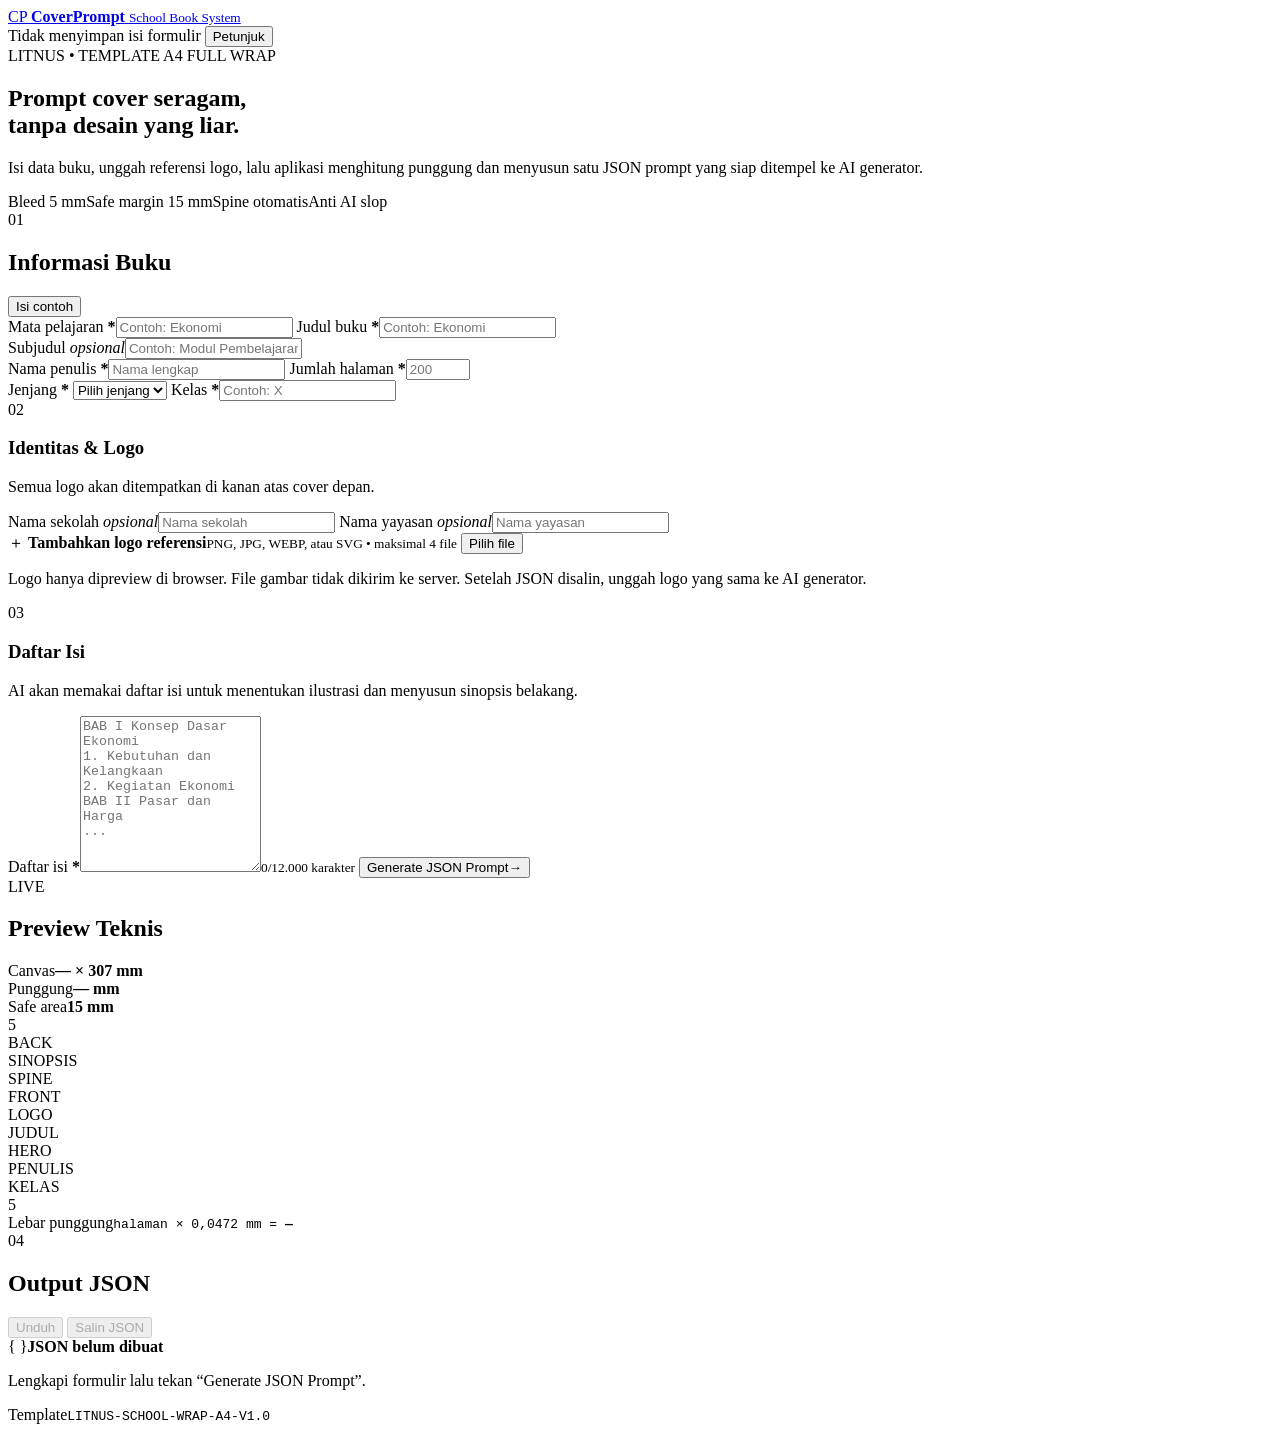
==== commit 1379b4b4: "feat: add CoverPrompt generator UI" ====
--- a/index.html
+++ b/index.html
@@ -1,112 +1,152 @@
 <!doctype html>
 <html lang="id">
 <head>
-<meta charset="utf-8">
-<meta name="viewport" content="width=device-width,initial-scale=1,viewport-fit=cover">
-<meta name="theme-color" content="#0b1324">
-<link rel="manifest" href="/manifest.webmanifest">
-<title>Litnus Production Dashboard</title>
-<style>
-:root{color-scheme:dark;--bg:#070d18;--panel:#0e1728;--panel2:#0b1423;--line:#263752;--text:#f4f7fb;--muted:#8392aa;--cyan:#20d5f2;--blue:#3078ff;--green:#2bd492;--amber:#ffb51f;--red:#ff657d;--violet:#b56cff}
-*{box-sizing:border-box}html,body{min-height:100%;background:var(--bg)}body{margin:0;color:var(--text);font-family:Inter,ui-sans-serif,system-ui,-apple-system,Segoe UI,sans-serif;background:radial-gradient(circle at 15% -10%,#182943 0,#07101e 36%,#060b14 70%)}button,input{font:inherit}.app{max-width:1660px;margin:auto;padding:18px}.card,.bar,.filter,.section{background:rgba(14,23,40,.96);border:1px solid var(--line);border-radius:16px}.bar{display:grid;grid-template-columns:minmax(300px,1fr) auto minmax(420px,1fr);align-items:center;gap:14px;padding:12px 14px}.brand{display:flex;align-items:center;gap:12px}.logo{width:39px;height:39px;border-radius:12px;display:grid;place-items:center;background:linear-gradient(145deg,#2399ff,#18d2f1);box-shadow:0 0 28px #129fe733;font-size:20px}.brand h1{font-size:20px;margin:0;font-weight:950}.brand p{margin:2px 0 0;color:var(--muted);font-size:11px}.tabs{display:flex;gap:8px}.btn,.tab{border:1px solid var(--line);background:#101a2b;color:#e9eef7;border-radius:10px;height:38px;padding:0 14px;font-weight:800;cursor:pointer}.tab.active,.btn.primary{border-color:#4c8dff;background:#1f5ed1}.statusArea{display:flex;justify-content:flex-end;gap:10px;align-items:center}.pill{min-width:260px;height:38px;border-radius:999px;border:1px solid #6b5420;background:#201d15;color:#ffd56a;display:grid;place-items:center;font-size:11px;font-weight:900}.online{height:38px;border-radius:999px;border:1px solid var(--line);padding:0 16px;display:flex;align-items:center;gap:7px;font-size:11px;font-weight:900}.online b{color:var(--cyan)}.filter{margin-top:14px;padding:14px;display:grid;grid-template-columns:minmax(240px,1fr) 22px minmax(240px,1fr) auto auto;gap:10px;align-items:end}.field label{display:block;color:var(--muted);font-size:10px;font-weight:850;margin-bottom:6px;letter-spacing:.05em}.field input{width:100%;height:42px;border-radius:10px;border:1px solid var(--line);background:#0a1220;color:white;padding:0 12px}.arrow{height:42px;display:grid;place-items:center;color:var(--cyan);font-size:20px}.quick{display:flex;gap:6px;flex-wrap:wrap}.quick .btn{height:34px;padding:0 10px;font-size:10px}.filterMeta{grid-column:1/-1;color:var(--muted);font-size:10px}.kpis{display:grid;grid-template-columns:repeat(6,1fr);gap:10px;margin-top:12px}.card{padding:14px;min-height:112px;position:relative;overflow:hidden}.card:after{content:"";position:absolute;width:74px;height:74px;border-radius:50%;right:-20px;top:-26px;background:#4f77ba1a}.klabel{font-size:13px;color:#e8edf5}.kvalue{font-size:28px;font-weight:950;margin:7px 0 3px}.kmeta{font-size:9px;color:var(--muted)}.layout{display:grid;grid-template-columns:1fr 1fr;gap:12px;margin-top:12px}.section{overflow:hidden}.sectionHead{height:52px;border-bottom:1px solid var(--line);padding:10px 14px;display:flex;align-items:center;justify-content:space-between}.sectionHead h2{font-size:12px;margin:0;font-weight:950;letter-spacing:.04em}.sectionHead p{font-size:9px;color:var(--muted);margin:3px 0 0}.sectionBody{padding:14px}.goodBadge{border:1px solid #1e6a57;background:#0d2b25;color:#63e6b6;font-size:9px;font-weight:900;border-radius:999px;padding:6px 9px}.tower{display:grid;grid-template-columns:repeat(3,1fr);gap:10px}.stage{border:1px solid var(--line);border-radius:12px;padding:11px;background:#0b1423}.stageTop{display:flex;justify-content:space-between;align-items:end;gap:8px}.stageName{font-size:10px;font-weight:900}.stageMain{text-align:right;color:var(--cyan);font-weight:950;font-size:20px}.stageMain span{display:block;font-size:9px}.miniBar{height:5px;background:#1e2b40;border-radius:999px;margin:9px 0;overflow:hidden}.miniBar i{display:block;height:100%;background:var(--cyan);border-radius:inherit}.rows{display:grid;gap:6px}.row{display:flex;justify-content:space-between;gap:8px;background:#101a2c;border-radius:7px;padding:6px 7px;font-size:9px}.row b{font-size:9px}.alarmGrid{display:grid;grid-template-columns:repeat(3,1fr);gap:9px}.alarm{border:1px solid var(--line);border-radius:11px;padding:12px;background:#0b1423}.alarm .n{font-size:22px;font-weight:950;color:var(--amber)}.alarm.green .n{color:var(--green)}.alarm.red .n{color:var(--red)}.alarm small{color:var(--muted);font-size:9px}.lower{display:grid;grid-template-columns:.7fr 1.3fr;gap:12px;margin-top:12px}.distribution{display:grid;grid-template-columns:170px 1fr;gap:16px;align-items:center}.donut{width:150px;height:150px;border-radius:50%;background:conic-gradient(#38465d 0 100%);position:relative;margin:auto}.donut:after{content:"";position:absolute;inset:25px;background:#0e1728;border-radius:50%}.donutCenter{position:absolute;inset:0;display:grid;place-items:center;z-index:1;text-align:center;font-size:22px;font-weight:950}.donutCenter span{display:block;color:var(--muted);font-size:8px;font-weight:700}.legend{display:grid;gap:7px}.legend div{display:flex;justify-content:space-between;gap:8px;font-size:10px}.legend b{font-size:10px}.chartWrap{height:210px;position:relative}.chartWrap svg{width:100%;height:100%;overflow:visible}.chartEmpty{height:100%;display:grid;place-items:center;color:var(--muted);font-size:11px}.syncFooter{display:flex;justify-content:space-between;gap:10px;align-items:center;color:var(--muted);font-size:9px;margin-top:12px;padding:0 4px}.syncFooter strong{color:var(--green)}.loading{opacity:.55}.toast{position:fixed;right:18px;bottom:18px;background:#101a2b;border:1px solid var(--line);padding:11px 14px;border-radius:11px;font-size:11px;box-shadow:0 10px 40px #0007;display:none}.toast.show{display:block}.diag{display:none;margin-top:10px;border:1px solid #5b3340;background:#1b1017;color:#ffd2dc;border-radius:10px;padding:10px 12px;font:10px/1.45 ui-monospace,SFMono-Regular,Menlo,monospace;white-space:pre-wrap;word-break:break-word}.diag.show{display:block}
-@media(max-width:1050px){.bar{grid-template-columns:1fr auto}.statusArea{grid-column:1/-1;justify-content:flex-start}.filter{grid-template-columns:1fr 22px 1fr}.quick,.filter>.btn.primary{grid-column:1/-1}.kpis{grid-template-columns:repeat(3,1fr)}.layout,.lower{grid-template-columns:1fr}.tower{grid-template-columns:1fr}.alarmGrid{grid-template-columns:repeat(2,1fr)}}
-@media(max-width:620px){.app{padding:8px}.bar{grid-template-columns:1fr}.tabs{display:none}.statusArea{display:grid;grid-template-columns:1fr 1fr}.pill{min-width:0;grid-column:1/-1}.filter{grid-template-columns:1fr}.arrow{display:none}.quick{display:grid;grid-template-columns:repeat(3,1fr)}.quick .btn{padding:0 5px}.kpis{grid-template-columns:repeat(2,1fr)}.kvalue{font-size:23px}.alarmGrid{grid-template-columns:1fr 1fr}.distribution{grid-template-columns:1fr}.sectionBody{padding:10px}}
-</style>
+  <meta charset="utf-8" />
+  <meta name="viewport" content="width=device-width, initial-scale=1" />
+  <meta name="theme-color" content="#07110b" />
+  <meta name="description" content="Generator JSON prompt cover buku sekolah A4 full-wrap dengan layout seragam dan perhitungan punggung otomatis." />
+  <title>CoverPrompt — Generator Cover Buku Sekolah</title>
+  <link rel="preconnect" href="https://fonts.googleapis.com" />
+  <link rel="preconnect" href="https://fonts.gstatic.com" crossorigin />
+  <link href="https://fonts.googleapis.com/css2?family=Inter:wght@400;500;600;700;800&family=Space+Grotesk:wght@600;700&display=swap" rel="stylesheet" />
+  <link rel="stylesheet" href="/styles.css" />
 </head>
 <body>
-<main class="app">
-<header class="bar">
-  <div class="brand"><div class="logo">⛵</div><div><h1>LITNUS PRODUCTION DASHBOARD</h1><p>Melihat Lebih Cepat. Bertindak Lebih Tepat.</p></div></div>
-  <nav class="tabs"><button class="tab">📚 Input Buku</button><button class="tab active">📊 Dashboard</button></nav>
-  <div class="statusArea"><div id="syncState" class="pill">● READY · READ ONLY</div><div class="online"><span>👥</span><b>READ ONLY</b></div><button id="refresh" class="btn primary">↻ Refresh Data</button></div>
-</header>
+  <div class="bg-grid" aria-hidden="true"></div>
+  <header class="topbar">
+    <a class="brand" href="#top" aria-label="CoverPrompt beranda">
+      <span class="brand-mark">CP</span>
+      <span>
+        <strong>CoverPrompt</strong>
+        <small>School Book System</small>
+      </span>
+    </a>
+    <div class="top-actions">
+      <span class="privacy-pill"><span class="dot"></span> Tidak menyimpan isi formulir</span>
+      <button class="btn btn-ghost" id="helpBtn" type="button">Petunjuk</button>
+    </div>
+  </header>
 
-<section class="filter">
-  <div class="field"><label>TANGGAL MULAI</label><input id="start" type="date"></div>
-  <div class="arrow">→</div>
-  <div class="field"><label>TANGGAL AKHIR</label><input id="end" type="date"></div>
-  <div class="quick">
-    <button class="btn" data-range="today">Hari ini</button><button class="btn" data-range="yesterday">Kemarin</button><button class="btn" data-range="2">2 Hari Terakhir</button><button class="btn" data-range="7">7 Hari</button><button class="btn" data-range="month">Bulan ini</button><button class="btn" data-range="prevmonth">Bulan lalu</button><button class="btn" data-range="year">Tahun ini</button>
-  </div>
-  <button id="apply" class="btn primary">Terapkan</button>
-  <div id="filterMeta" class="filterMeta">Mode RANGE · snapshot read-only</div><div id="diag" class="diag"></div>
-</section>
+  <main id="top" class="shell">
+    <section class="hero-copy">
+      <div>
+        <span class="eyebrow">LITNUS • TEMPLATE A4 FULL WRAP</span>
+        <h1>Prompt cover seragam,<br><span>tanpa desain yang liar.</span></h1>
+        <p>Isi data buku, unggah referensi logo, lalu aplikasi menghitung punggung dan menyusun satu JSON prompt yang siap ditempel ke AI generator.</p>
+      </div>
+      <div class="hero-badges" aria-label="Keunggulan">
+        <span>Bleed 5 mm</span><span>Safe margin 15 mm</span><span>Spine otomatis</span><span>Anti AI slop</span>
+      </div>
+    </section>
 
-<section class="kpis">
-  <article class="card"><div class="klabel">Naskah Masuk</div><div id="kOrders" class="kvalue">—</div><div class="kmeta">order pada periode aktif</div></article>
-  <article class="card"><div class="klabel">Total Eksemplar</div><div id="kCopies" class="kvalue">—</div><div class="kmeta">jumlah cetak</div></article>
-  <article class="card"><div class="klabel">Total Halaman</div><div id="kPages" class="kvalue">—</div><div class="kmeta">total halaman cetak</div></article>
-  <article class="card"><div class="klabel">Selesai Tanggal Dipilih</div><div id="kDone" class="kvalue">—</div><div id="kDoneMeta" class="kmeta">judul · eksemplar</div></article>
-  <article class="card"><div class="klabel">WIP Aktif</div><div id="kWip" class="kvalue">—</div><div id="kWipMeta" class="kmeta">judul · eksemplar</div></article>
-  <article class="card"><div class="klabel">WIP Current</div><div id="kCurrent" class="kvalue">—</div><div id="kCurrentMeta" class="kmeta">judul · eksemplar</div></article>
-</section>
+    <div class="workspace">
+      <section class="panel form-panel" aria-labelledby="formTitle">
+        <div class="panel-head">
+          <div><span class="step">01</span><h2 id="formTitle">Informasi Buku</h2></div>
+          <button class="text-btn" id="sampleBtn" type="button">Isi contoh</button>
+        </div>
 
-<div class="layout">
-<section class="section"><div class="sectionHead"><div><h2>CONTROL TOWER · PROGRES PRODUKSI</h2><p>Angka biru = eksemplar yang sedang dalam progres · selesai tetap ditampilkan di detail</p></div><span id="towerBadge" class="goodBadge">—</span></div><div class="sectionBody"><div id="tower" class="tower"></div></div></section>
-<section class="section"><div class="sectionHead"><div><h2>ALARM PRODUKSI</h2><p>Titik yang perlu diperhatikan operator</p></div><span class="goodBadge">LIVE SNAPSHOT</span></div><div class="sectionBody"><div id="alarms" class="alarmGrid"></div></div></section>
-</div>
+        <form id="coverForm" novalidate>
+          <div class="form-grid two">
+            <label class="field"><span>Mata pelajaran <b>*</b></span><input name="subject" id="subject" placeholder="Contoh: Ekonomi" required maxlength="120" /></label>
+            <label class="field"><span>Judul buku <b>*</b></span><input name="title" id="title" placeholder="Contoh: Ekonomi" required maxlength="180" /></label>
+          </div>
+          <label class="field"><span>Subjudul <em>opsional</em></span><input name="subtitle" id="subtitle" placeholder="Contoh: Modul Pembelajaran" maxlength="220" /></label>
+          <div class="form-grid two">
+            <label class="field"><span>Nama penulis <b>*</b></span><input name="author" id="author" placeholder="Nama lengkap" required maxlength="220" /></label>
+            <label class="field"><span>Jumlah halaman <b>*</b></span><input name="pages" id="pages" type="number" min="1" max="3000" step="1" placeholder="200" required /></label>
+          </div>
+          <div class="form-grid two">
+            <label class="field"><span>Jenjang <b>*</b></span>
+              <select name="level" id="level" required>
+                <option value="">Pilih jenjang</option><option>SD/MI</option><option>SMP/MTs</option><option>SMA/MA</option><option>SMK/MAK</option><option value="Lainnya">Lainnya</option>
+              </select>
+            </label>
+            <label class="field"><span>Kelas <b>*</b></span><input name="className" id="className" placeholder="Contoh: X" required maxlength="30" /></label>
+          </div>
 
-<div class="lower">
-<section class="section"><div class="sectionHead"><div><h2>DISTRIBUSI JENIS CETAK</h2><p>Komposisi berdasarkan jumlah eksemplar</p></div><span id="rangeBadge" class="goodBadge">—</span></div><div class="sectionBody distribution"><div class="donut" id="donut"><div class="donutCenter"><div><span id="donutTotal">0</span><span>EKSEMPLAR</span></div></div></div><div id="legend" class="legend"></div></div></section>
-<section class="section"><div class="sectionHead"><div><h2>TREND PRODUKSI HARIAN</h2><p>Eksemplar selesai per tanggal</p></div><span id="indexBadge" class="goodBadge">INDEX —</span></div><div class="sectionBody"><div id="trend" class="chartWrap"></div></div></section>
-</div>
+          <div class="divider"></div>
+          <div class="section-title"><span class="step">02</span><div><h3>Identitas & Logo</h3><p>Semua logo akan ditempatkan di kanan atas cover depan.</p></div></div>
+          <div class="form-grid two">
+            <label class="field"><span>Nama sekolah <em>opsional</em></span><input name="school" id="school" placeholder="Nama sekolah" maxlength="180" /></label>
+            <label class="field"><span>Nama yayasan <em>opsional</em></span><input name="foundation" id="foundation" placeholder="Nama yayasan" maxlength="180" /></label>
+          </div>
 
-<div class="syncFooter"><span id="footLeft">Stage 2.0.2 · Diagnostic Read-only UI</span><span id="footRight">Belum sinkron</span></div>
-</main>
-<div id="toast" class="toast"></div>
-<script>
-const $=id=>document.getElementById(id), fmt=n=>new Intl.NumberFormat('id-ID').format(Number(n||0));
-const COLORS=['#20d5f2','#2bd492','#ffb51f','#ff657d','#b56cff','#4e83ff','#7fd36b','#ff8f45'];
-function iso(d){const y=d.getFullYear(),m=String(d.getMonth()+1).padStart(2,'0'),day=String(d.getDate()).padStart(2,'0');return `${y}-${m}-${day}`}
-function monthRange(d=new Date()){const y=d.getFullYear(),m=d.getMonth();return{start:iso(new Date(y,m,1)),end:iso(new Date(y,m+1,0))}}
-function setRange(start,end){$('start').value=start;$('end').value=end;updateMeta()}
-function updateMeta(){$('filterMeta').textContent=`Mode RANGE · ${$('start').value||'—'} → ${$('end').value||'—'} · PWA membaca ACTIVE index secara live`}
-function initRange(){const r=monthRange();setRange(r.start,r.end)}
-function toast(s){$('toast').textContent=s;$('toast').classList.add('show');setTimeout(()=>$('toast').classList.remove('show'),2600)}
-async function get(url){const r=await fetch(url,{cache:'no-store'});let d={};try{d=await r.json()}catch{}return{ok:r.ok,status:r.status,data:d}}
-function unwrap(res){const g=res?.data||{};const body=(g.data&&typeof g.data==='object')?g.data:g;const payload=(body.data&&typeof body.data==='object')?body.data:body;return{gateway:g,body,payload}}
-function metric(v){return Number(v||0)}
-function renderKpis(data){const s=data?.summary||{},a=data?.achievement||{};$('kOrders').textContent=fmt(s.naskahMasuk??s.totalOrder);$('kCopies').textContent=fmt(s.totalEksemplar);$('kPages').textContent=fmt(s.totalHlmCetak);$('kDone').textContent=fmt(s.selesaiEksemplar??a.completedCopies);$('kDoneMeta').textContent=`${fmt(s.selesaiJudul??a.completedTitles)} judul · ${fmt(s.selesaiEksemplar??a.completedCopies)} eksemplar`;$('kWip').textContent=fmt(s.wipEksemplar);$('kWipMeta').textContent=`${fmt(s.wipJudul)} judul · ${fmt(s.wipEksemplar)} eksemplar`;$('kCurrent').textContent=fmt(s.wipCurrentEksemplar);$('kCurrentMeta').textContent=`${fmt(s.wipCurrentJudul)} judul · ${fmt(s.wipCurrentEksemplar)} eksemplar`;$('towerBadge').textContent=`${fmt(s.totalEksemplar)} eks · ${fmt(s.naskahMasuk??s.totalOrder)} judul`}
-function listRows(arr){return (Array.isArray(arr)?arr:[]).map(x=>`<div class="row"><b>${x.label||'-'}</b><span>${fmt(x.titles)} naskah · ${fmt(x.copies)} eks</span></div>`).join('')||'<div class="row"><b>Belum ada data</b><span>—</span></div>'}
-function stageCard(name,active,titles,list){return `<article class="stage"><div class="stageTop"><div class="stageName">${name}</div><div class="stageMain">${fmt(active)} eks<span>${fmt(titles)} judul</span></div></div><div class="miniBar"><i style="width:${Math.min(100,Math.max(2,active?14:2))}%"></i></div><div class="rows">${listRows(list)}</div></article>`}
-function renderProgress(data){const p=data?.progress||{};$('tower').innerHTML=stageCard('01 · COVER',p.coverActive,p.coverActiveTitles,p.cover)+stageCard('02 · ISI',p.isiActive,p.isiActiveTitles,p.isi)+stageCard('03 · FINISHING',p.finishingActive,p.finishingActiveTitles,p.finishing);const cards=[['Cover dalam proses',p.coverActive,p.coverActiveTitles,''],['Isi dalam proses',p.isiActive,p.isiActiveTitles,''],['Finishing dalam proses',p.finishingActive,p.finishingActiveTitles,''],['Siap diambil',p.readyPickup,p.readyPickupTitles,'green'],['Sudah diantar',p.delivered,p.deliveredTitles,'green'],['Cover belum diisi',p.noCoverProgress,p.noCoverProgressTitles,'red'],['Isi belum diisi',p.noIsiProgress,p.noIsiProgressTitles,'red'],['Finishing belum diisi',p.noFinishingProgress,p.noFinishingProgressTitles,'red']];$('alarms').innerHTML=cards.map(([label,copies,titles,cls])=>`<article class="alarm ${cls}"><div class="n">${fmt(copies)} eks</div><small>${label} · ${fmt(titles)} judul</small></article>`).join('')}
-function renderDistribution(data){const raw=data?.breakdown?.jenisCetak||[];const arr=Array.isArray(raw)?raw.slice(0,8):[];const vals=arr.map(x=>({label:x.label||x.name||'-',copies:metric(x.copies??x.value??x.totalCopies)})).filter(x=>x.copies>0);const total=vals.reduce((a,b)=>a+b.copies,0);$('donutTotal').textContent=fmt(total);if(!total){$('donut').style.background='#29364a';$('legend').innerHTML='<div><span>Live filter belum memuat breakdown</span><b>—</b></div>';return}let pos=0,parts=[];vals.forEach((x,i)=>{const pct=x.copies/total*100;parts.push(`${COLORS[i%COLORS.length]} ${pos}% ${pos+pct}%`);pos+=pct});$('donut').style.background=`conic-gradient(${parts.join(',')})`;$('legend').innerHTML=vals.map((x,i)=>`<div><span><i style="display:inline-block;width:8px;height:8px;border-radius:50%;background:${COLORS[i%COLORS.length]};margin-right:6px"></i>${x.label}</span><b>${fmt(x.copies)}</b></div>`).join('')}
-function renderTrend(data){const arr=(Array.isArray(data?.trend)?data.trend:[]).map(x=>({label:x.label||x.date||'',v:metric(x.copies)}));if(!arr.length){$('trend').innerHTML='<div class="chartEmpty">Live filter belum memuat trend.</div>';return}const W=900,H=185,p=18,max=Math.max(1,...arr.map(x=>x.v)),step=(W-p*2)/Math.max(1,arr.length-1);const pts=arr.map((x,i)=>`${p+i*step},${H-p-(x.v/max)*(H-p*2)}`).join(' ');const labels=arr.filter((_,i)=>i%Math.max(1,Math.ceil(arr.length/7))===0).map((x,i)=>`<text x="${p+(arr.indexOf(x))*step}" y="${H-2}" fill="#718198" font-size="9" text-anchor="middle">${x.label}</text>`).join('');$('trend').innerHTML=`<svg viewBox="0 0 ${W} ${H}" preserveAspectRatio="none"><line x1="${p}" y1="${H-p}" x2="${W-p}" y2="${H-p}" stroke="#263752"/><polyline points="${pts}" fill="none" stroke="#20d5f2" stroke-width="3" vector-effect="non-scaling-stroke"/>${labels}</svg>`}
-function saveLocal(data,status,range){try{localStorage.setItem('litnus:stage21:last',JSON.stringify({data,status,range,savedAt:Date.now()}))}catch{}}
-function restoreLocal(){try{const o=JSON.parse(localStorage.getItem('litnus:stage21:last')||'null');if(!o)return;renderAll(o.data,o.status,o.range,true);$('syncState').textContent='● CACHED · REFRESHING';}catch{}}
-function renderAll(data,status,range,cached=false){renderKpis(data);renderProgress(data);renderDistribution(data);renderTrend(data);const idx=metric(status?.activeRows??status?.activeIndex?.rows);$('indexBadge').textContent='INDEX '+fmt(idx);$('rangeBadge').textContent=`${range.start} → ${range.end}`;$('footRight').innerHTML=`${cached?'Cache lokal · ':''}index ${fmt(idx)} · ${data?.meta?.generatedAt||'snapshot'}`}
-async function sync(opts={}){
- const start=$('start').value,end=$('end').value;if(!start||!end)return toast('Pilih tanggal mulai dan akhir.');
- $('refresh').disabled=true;$('syncState').textContent='● LIVE SYNC…';$('diag').classList.remove('show');document.body.classList.add('loading');const t=performance.now();
- try{
-  const xr=await get(`/api/read?action=live&start=${start}&end=${end}`);
-  if(!xr.ok){const er=Error(xr.data?.error||'LIVE_ERROR');er.detail={kind:'live',http:xr.status,body:xr.data};throw er}
-  const x=unwrap(xr),body=x.body,data=x.payload;
-  if(!data||data.success===false){const er=Error(data?.error||body?.error||'LIVE_DATA_INVALID');er.detail={kind:'live',http:xr.status,body:xr.data};throw er}
-  const status={activeRows:data?.meta?.activeRows??data?.meta?.indexRows,updatedAt:data?.meta?.indexUpdatedAt};
-  renderAll(data,status,{start,end});saveLocal(data,status,{start,end});
-  window.__litnusActiveVersion=String(data?.meta?.indexUpdatedAt||'')+'|'+String(data?.meta?.indexRows||data?.meta?.activeRows||'');
-  const ms=Math.round(performance.now()-t), cacheHit=!!data?.meta?.cacheHit;
-  $('syncState').textContent=`● LIVE ${cacheHit?'CACHE':'SYNC'} · ${fmt(ms)} ms`;
-  $('footLeft').innerHTML='<strong>Stage 2.1 Read-only</strong> · LIVE ACTIVE Index';
- }catch(e){
-  const d=e.detail||{};const b=d.body||{};$('syncState').textContent=`● LIVE ERROR ${d.http||''}`.trim();
-  const diag={error:e.message,httpStatus:d.http||null,kind:d.kind||null,upstreamHttpStatus:b.upstreamHttpStatus??null,bodyHttpStatus:b.bodyHttpStatus??null,attempts:b.attempts??null,contentType:b.contentType??null,elapsedMs:b.elapsedMs??null,message:b.message??null,preview:b.preview??null};
-  $('diag').textContent=JSON.stringify(diag,null,2);$('diag').classList.add('show');toast('Live refresh gagal; data terakhir tetap ditampilkan.');
- }finally{$('refresh').disabled=false;document.body.classList.remove('loading')}
-}
-function quickRange(type){const now=new Date();let r=null;if(type==='today')r={start:iso(now),end:iso(now)};else if(type==='yesterday'){const d=new Date(now);d.setDate(d.getDate()-1);r={start:iso(d),end:iso(d)}}else if(type==='month')r=monthRange(now);else if(type==='prevmonth'){const d=new Date(now.getFullYear(),now.getMonth()-1,1);r=monthRange(d)}else if(type==='year')r={start:`${now.getFullYear()}-01-01`,end:`${now.getFullYear()}-12-31`};else{const days=Number(type);if(days){const d=new Date(now);d.setDate(d.getDate()-(days-1));r={start:iso(d),end:iso(now)}}}if(r){setRange(r.start,r.end);sync({reason:'quick-filter'})}}
-async function checkLiveVersion(){
- if(document.hidden)return;
- try{
-  const sr=await get('/api/read?action=status');if(!sr.ok)return;
-  const s=unwrap(sr).payload||{};const v=String(s.updatedAt||s.activeIndex?.updatedAt||s.heartbeatAt||'')+'|'+String(s.activeRows||s.activeIndex?.rows||'');
-  if(window.__litnusActiveVersion&&v&&v!==window.__litnusActiveVersion)sync({reason:'index-changed'});
- }catch{}
-}
-document.querySelectorAll('[data-range]').forEach(b=>b.addEventListener('click',()=>quickRange(b.dataset.range)));$('apply').addEventListener('click',()=>sync({reason:'apply'}));$('refresh').addEventListener('click',()=>sync({reason:'manual'}));$('start').addEventListener('change',updateMeta);$('end').addEventListener('change',updateMeta);
-document.addEventListener('visibilitychange',()=>{if(!document.hidden)checkLiveVersion()});
-(async()=>{initRange();restoreLocal();if('serviceWorker'in navigator)try{await navigator.serviceWorker.register('/service-worker.js')}catch{}try{const h=await get('/api/health');if(h.data?.upstreamConfigured)$('syncState').textContent='● READY · LIVE READ ONLY'}catch{}await sync({reason:'boot'});setInterval(checkLiveVersion,45000)})();
+          <label class="upload" id="uploadArea">
+            <input id="logos" type="file" accept="image/png,image/jpeg,image/webp,image/svg+xml" multiple hidden />
+            <span class="upload-icon">＋</span>
+            <span><strong>Tambahkan logo referensi</strong><small>PNG, JPG, WEBP, atau SVG • maksimal 4 file</small></span>
+            <button type="button" class="btn btn-soft" id="chooseLogoBtn">Pilih file</button>
+          </label>
+          <div id="logoPreview" class="logo-preview" aria-live="polite"></div>
+          <p class="micro-note">Logo hanya dipreview di browser. File gambar tidak dikirim ke server. Setelah JSON disalin, unggah logo yang sama ke AI generator.</p>
 
-</script>
-</body></html>
+          <div class="divider"></div>
+          <div class="section-title"><span class="step">03</span><div><h3>Daftar Isi</h3><p>AI akan memakai daftar isi untuk menentukan ilustrasi dan menyusun sinopsis belakang.</p></div></div>
+          <label class="field"><span>Daftar isi <b>*</b></span><textarea name="toc" id="toc" rows="10" required maxlength="12000" placeholder="BAB I Konsep Dasar Ekonomi&#10;1. Kebutuhan dan Kelangkaan&#10;2. Kegiatan Ekonomi&#10;BAB II Pasar dan Harga&#10;..."></textarea><small class="counter"><span id="tocCount">0</span>/12.000 karakter</small></label>
+
+          <div id="formError" class="form-error" role="alert" hidden></div>
+          <button class="btn btn-primary generate" id="generateBtn" type="submit"><span>Generate JSON Prompt</span><span aria-hidden="true">→</span></button>
+        </form>
+      </section>
+
+      <aside class="right-column">
+        <section class="panel spec-panel">
+          <div class="panel-head compact"><div><span class="step">LIVE</span><h2>Preview Teknis</h2></div></div>
+          <div class="spec-strip">
+            <div><span>Canvas</span><strong id="canvasSize">— × 307 mm</strong></div>
+            <div><span>Punggung</span><strong id="spineSize">— mm</strong></div>
+            <div><span>Safe area</span><strong>15 mm</strong></div>
+          </div>
+          <div class="wrap-preview" aria-label="Skema cover full wrap">
+            <div class="bleed-tag left">5</div>
+            <div class="cover back"><span>BACK</span><div class="safe-box synopsis">SINOPSIS</div></div>
+            <div class="spine" id="spinePreview"><span>SPINE</span></div>
+            <div class="cover front">
+              <span>FRONT</span>
+              <div class="safe-box logo-zone">LOGO</div>
+              <div class="safe-box title-zone">JUDUL</div>
+              <div class="hero-zone">HERO</div>
+              <div class="safe-box author-zone">PENULIS</div>
+              <div class="safe-box class-zone">KELAS</div>
+            </div>
+            <div class="bleed-tag right">5</div>
+          </div>
+          <div class="formula"><span>Lebar punggung</span><code><span id="pagesFormula">halaman</span> × 0,0472 mm = <b id="formulaResult">—</b></code></div>
+        </section>
+
+        <section class="panel output-panel" id="outputPanel">
+          <div class="panel-head compact">
+            <div><span class="step">04</span><h2>Output JSON</h2></div>
+            <div class="output-actions">
+              <button class="btn btn-soft" id="downloadBtn" type="button" disabled>Unduh</button>
+              <button class="btn btn-primary small" id="copyBtn" type="button" disabled>Salin JSON</button>
+            </div>
+          </div>
+          <div class="empty-output" id="emptyOutput"><span>{ }</span><strong>JSON belum dibuat</strong><p>Lengkapi formulir lalu tekan “Generate JSON Prompt”.</p></div>
+          <pre id="jsonOutput" tabindex="0" hidden></pre>
+          <div class="output-foot"><span>Template</span><code>LITNUS-SCHOOL-WRAP-A4-V1.0</code></div>
+        </section>
+      </aside>
+    </div>
+  </main>
+
+  <dialog id="helpDialog" class="help-dialog">
+    <form method="dialog" class="dialog-card">
+      <div class="dialog-head"><div><span class="eyebrow">PETUNJUK SINGKAT</span><h2>Dari formulir ke AI generator</h2></div><button class="icon-btn" value="close" aria-label="Tutup">×</button></div>
+      <ol class="steps-list">
+        <li><span>1</span><div><strong>Isi data buku</strong><p>Judul, penulis, halaman, jenjang, kelas, dan daftar isi.</p></div></li>
+        <li><span>2</span><div><strong>Tambahkan logo</strong><p>Pilih logo sekolah/yayasan. File tetap di perangkat dan hanya nama file yang masuk JSON.</p></div></li>
+        <li><span>3</span><div><strong>Generate & salin JSON</strong><p>Punggung dan ukuran kanvas dihitung otomatis. Layout depan, belakang, serta safe margin sudah dikunci.</p></div></li>
+        <li><span>4</span><div><strong>Buka AI generator</strong><p>Unggah logo asli yang sama, lalu tempel seluruh JSON sebagai instruksi pembuatan cover.</p></div></li>
+        <li><span>5</span><div><strong>Cek hasil sebelum cetak</strong><p>Pastikan teks, logo, trim, bleed, dan anatomi ilustrasi benar. Koreksi minor dapat dilakukan di Photoshop.</p></div></li>
+      </ol>
+      <div class="privacy-box"><strong>Privasi</strong><p>Aplikasi tidak memakai database dan tidak menyimpan isi formulir. File logo tidak diunggah ke backend.</p></div>
+      <button class="btn btn-primary full" value="close">Mengerti</button>
+    </form>
+  </dialog>
+
+  <div id="toast" class="toast" role="status" aria-live="polite"></div>
+  <script src="/app.js" defer></script>
+</body>
+</html>
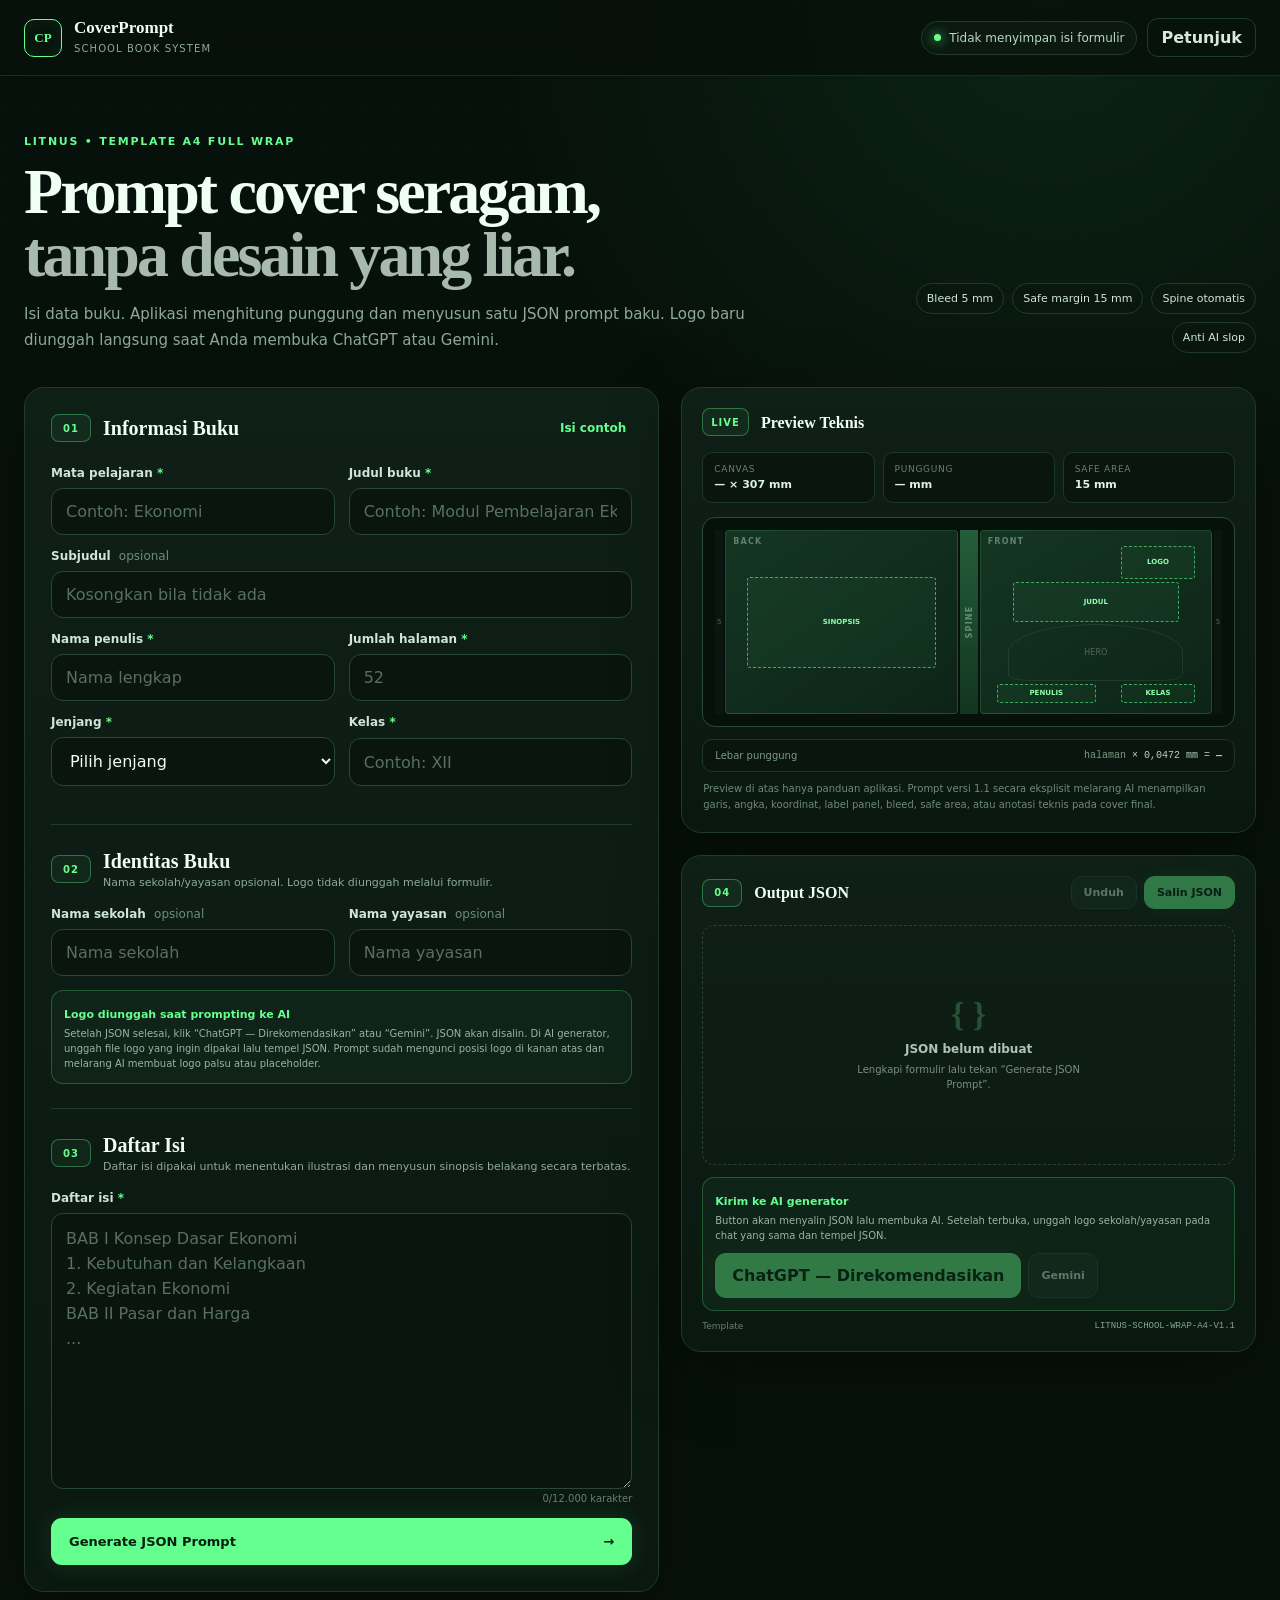
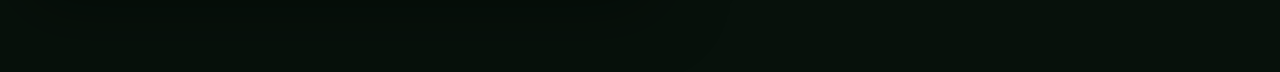
==== commit 7a7aa7fd: "ui: remove logo uploader and add ChatGPT/Gemini actions" ====
--- a/index.html
+++ b/index.html
@@ -32,7 +32,7 @@
       <div>
         <span class="eyebrow">LITNUS • TEMPLATE A4 FULL WRAP</span>
         <h1>Prompt cover seragam,<br><span>tanpa desain yang liar.</span></h1>
-        <p>Isi data buku, unggah referensi logo, lalu aplikasi menghitung punggung dan menyusun satu JSON prompt yang siap ditempel ke AI generator.</p>
+        <p>Isi data buku. Aplikasi menghitung punggung dan menyusun satu JSON prompt baku. Logo baru diunggah langsung saat Anda membuka ChatGPT atau Gemini.</p>
       </div>
       <div class="hero-badges" aria-label="Keunggulan">
         <span>Bleed 5 mm</span><span>Safe margin 15 mm</span><span>Spine otomatis</span><span>Anti AI slop</span>
@@ -49,12 +49,12 @@
         <form id="coverForm" novalidate>
           <div class="form-grid two">
             <label class="field"><span>Mata pelajaran <b>*</b></span><input name="subject" id="subject" placeholder="Contoh: Ekonomi" required maxlength="120" /></label>
-            <label class="field"><span>Judul buku <b>*</b></span><input name="title" id="title" placeholder="Contoh: Ekonomi" required maxlength="180" /></label>
+            <label class="field"><span>Judul buku <b>*</b></span><input name="title" id="title" placeholder="Contoh: Modul Pembelajaran Ekonomi" required maxlength="180" /></label>
           </div>
-          <label class="field"><span>Subjudul <em>opsional</em></span><input name="subtitle" id="subtitle" placeholder="Contoh: Modul Pembelajaran" maxlength="220" /></label>
+          <label class="field"><span>Subjudul <em>opsional</em></span><input name="subtitle" id="subtitle" placeholder="Kosongkan bila tidak ada" maxlength="220" /></label>
           <div class="form-grid two">
             <label class="field"><span>Nama penulis <b>*</b></span><input name="author" id="author" placeholder="Nama lengkap" required maxlength="220" /></label>
-            <label class="field"><span>Jumlah halaman <b>*</b></span><input name="pages" id="pages" type="number" min="1" max="3000" step="1" placeholder="200" required /></label>
+            <label class="field"><span>Jumlah halaman <b>*</b></span><input name="pages" id="pages" type="number" min="1" max="3000" step="1" placeholder="52" required /></label>
           </div>
           <div class="form-grid two">
             <label class="field"><span>Jenjang <b>*</b></span>
@@ -62,27 +62,22 @@
                 <option value="">Pilih jenjang</option><option>SD/MI</option><option>SMP/MTs</option><option>SMA/MA</option><option>SMK/MAK</option><option value="Lainnya">Lainnya</option>
               </select>
             </label>
-            <label class="field"><span>Kelas <b>*</b></span><input name="className" id="className" placeholder="Contoh: X" required maxlength="30" /></label>
+            <label class="field"><span>Kelas <b>*</b></span><input name="className" id="className" placeholder="Contoh: XII" required maxlength="30" /></label>
           </div>
 
           <div class="divider"></div>
-          <div class="section-title"><span class="step">02</span><div><h3>Identitas & Logo</h3><p>Semua logo akan ditempatkan di kanan atas cover depan.</p></div></div>
+          <div class="section-title"><span class="step">02</span><div><h3>Identitas Buku</h3><p>Nama sekolah/yayasan opsional. Logo tidak diunggah melalui formulir.</p></div></div>
           <div class="form-grid two">
             <label class="field"><span>Nama sekolah <em>opsional</em></span><input name="school" id="school" placeholder="Nama sekolah" maxlength="180" /></label>
             <label class="field"><span>Nama yayasan <em>opsional</em></span><input name="foundation" id="foundation" placeholder="Nama yayasan" maxlength="180" /></label>
           </div>
-
-          <label class="upload" id="uploadArea">
-            <input id="logos" type="file" accept="image/png,image/jpeg,image/webp,image/svg+xml" multiple hidden />
-            <span class="upload-icon">＋</span>
-            <span><strong>Tambahkan logo referensi</strong><small>PNG, JPG, WEBP, atau SVG • maksimal 4 file</small></span>
-            <button type="button" class="btn btn-soft" id="chooseLogoBtn">Pilih file</button>
-          </label>
-          <div id="logoPreview" class="logo-preview" aria-live="polite"></div>
-          <p class="micro-note">Logo hanya dipreview di browser. File gambar tidak dikirim ke server. Setelah JSON disalin, unggah logo yang sama ke AI generator.</p>
+          <div class="privacy-box">
+            <strong>Logo diunggah saat prompting ke AI</strong>
+            <p>Setelah JSON selesai, klik “ChatGPT — Direkomendasikan” atau “Gemini”. JSON akan disalin. Di AI generator, unggah file logo yang ingin dipakai lalu tempel JSON. Prompt sudah mengunci posisi logo di kanan atas dan melarang AI membuat logo palsu atau placeholder.</p>
+          </div>
 
           <div class="divider"></div>
-          <div class="section-title"><span class="step">03</span><div><h3>Daftar Isi</h3><p>AI akan memakai daftar isi untuk menentukan ilustrasi dan menyusun sinopsis belakang.</p></div></div>
+          <div class="section-title"><span class="step">03</span><div><h3>Daftar Isi</h3><p>Daftar isi dipakai untuk menentukan ilustrasi dan menyusun sinopsis belakang secara terbatas.</p></div></div>
           <label class="field"><span>Daftar isi <b>*</b></span><textarea name="toc" id="toc" rows="10" required maxlength="12000" placeholder="BAB I Konsep Dasar Ekonomi&#10;1. Kebutuhan dan Kelangkaan&#10;2. Kegiatan Ekonomi&#10;BAB II Pasar dan Harga&#10;..."></textarea><small class="counter"><span id="tocCount">0</span>/12.000 karakter</small></label>
 
           <div id="formError" class="form-error" role="alert" hidden></div>
@@ -113,6 +108,7 @@
             <div class="bleed-tag right">5</div>
           </div>
           <div class="formula"><span>Lebar punggung</span><code><span id="pagesFormula">halaman</span> × 0,0472 mm = <b id="formulaResult">—</b></code></div>
+          <p class="micro-note">Preview di atas hanya panduan aplikasi. Prompt versi 1.1 secara eksplisit melarang AI menampilkan garis, angka, koordinat, label panel, bleed, safe area, atau anotasi teknis pada cover final.</p>
         </section>
 
         <section class="panel output-panel" id="outputPanel">
@@ -125,7 +121,17 @@
           </div>
           <div class="empty-output" id="emptyOutput"><span>{ }</span><strong>JSON belum dibuat</strong><p>Lengkapi formulir lalu tekan “Generate JSON Prompt”.</p></div>
           <pre id="jsonOutput" tabindex="0" hidden></pre>
-          <div class="output-foot"><span>Template</span><code>LITNUS-SCHOOL-WRAP-A4-V1.0</code></div>
+
+          <div class="privacy-box" style="margin-top:12px;margin-bottom:0">
+            <strong>Kirim ke AI generator</strong>
+            <p>Button akan menyalin JSON lalu membuka AI. Setelah terbuka, unggah logo sekolah/yayasan pada chat yang sama dan tempel JSON.</p>
+            <div class="output-actions" style="margin-top:10px;flex-wrap:wrap">
+              <button class="btn btn-primary" id="chatgptBtn" type="button" disabled>ChatGPT — Direkomendasikan</button>
+              <button class="btn btn-soft" id="geminiBtn" type="button" disabled>Gemini</button>
+            </div>
+          </div>
+
+          <div class="output-foot"><span>Template</span><code>LITNUS-SCHOOL-WRAP-A4-V1.1</code></div>
         </section>
       </aside>
     </div>
@@ -133,15 +139,15 @@
 
   <dialog id="helpDialog" class="help-dialog">
     <form method="dialog" class="dialog-card">
-      <div class="dialog-head"><div><span class="eyebrow">PETUNJUK SINGKAT</span><h2>Dari formulir ke AI generator</h2></div><button class="icon-btn" value="close" aria-label="Tutup">×</button></div>
+      <div class="dialog-head"><div><span class="eyebrow">PETUNJUK SINGKAT</span><h2>Dari formulir ke cover AI</h2></div><button class="icon-btn" value="close" aria-label="Tutup">×</button></div>
       <ol class="steps-list">
-        <li><span>1</span><div><strong>Isi data buku</strong><p>Judul, penulis, halaman, jenjang, kelas, dan daftar isi.</p></div></li>
-        <li><span>2</span><div><strong>Tambahkan logo</strong><p>Pilih logo sekolah/yayasan. File tetap di perangkat dan hanya nama file yang masuk JSON.</p></div></li>
-        <li><span>3</span><div><strong>Generate & salin JSON</strong><p>Punggung dan ukuran kanvas dihitung otomatis. Layout depan, belakang, serta safe margin sudah dikunci.</p></div></li>
-        <li><span>4</span><div><strong>Buka AI generator</strong><p>Unggah logo asli yang sama, lalu tempel seluruh JSON sebagai instruksi pembuatan cover.</p></div></li>
-        <li><span>5</span><div><strong>Cek hasil sebelum cetak</strong><p>Pastikan teks, logo, trim, bleed, dan anatomi ilustrasi benar. Koreksi minor dapat dilakukan di Photoshop.</p></div></li>
+        <li><span>1</span><div><strong>Isi data buku</strong><p>Masukkan judul, penulis, jumlah halaman, jenjang, kelas, identitas opsional, dan daftar isi.</p></div></li>
+        <li><span>2</span><div><strong>Generate JSON</strong><p>Aplikasi menghitung punggung dan menyusun aturan layout, safe margin, ilustrasi, sinopsis, serta negative prompt secara otomatis.</p></div></li>
+        <li><span>3</span><div><strong>Buka ChatGPT</strong><p>Klik “ChatGPT — Direkomendasikan”. JSON akan disalin dan ChatGPT dibuka di tab baru. Gemini tetap tersedia sebagai alternatif.</p></div></li>
+        <li><span>4</span><div><strong>Unggah logo langsung di AI</strong><p>Upload logo sekolah/yayasan pada chat AI, lalu tempel JSON yang sudah disalin. Logo tidak perlu dan tidak boleh diunggah melalui formulir aplikasi ini.</p></div></li>
+        <li><span>5</span><div><strong>Periksa artwork final</strong><p>Cover final tidak boleh menampilkan angka ukuran, koordinat, garis bantu, label FRONT/BACK/SPINE, ISBN, barcode, QR, atau kotak placeholder. Koreksi minor dapat dilakukan di Photoshop.</p></div></li>
       </ol>
-      <div class="privacy-box"><strong>Privasi</strong><p>Aplikasi tidak memakai database dan tidak menyimpan isi formulir. File logo tidak diunggah ke backend.</p></div>
+      <div class="privacy-box"><strong>Privasi</strong><p>Aplikasi tidak memakai database dan tidak menyimpan isi formulir. Form hanya dikirim ke endpoint stateless untuk menyusun JSON.</p></div>
       <button class="btn btn-primary full" value="close">Mengerti</button>
     </form>
   </dialog>
--- a/styles.css
+++ b/styles.css
@@ -0,0 +1 @@
+:root{--bg:#07110b;--bg2:#0a1710;--panel:#0d1b13;--panel2:#102119;--line:#203b2b;--text:#effff3;--muted:#8faa98;--neon:#65ff8f;--neon2:#24e763;--soft:#173023;--danger:#ff7a85;--shadow:0 18px 70px rgba(0,0,0,.34)}*{box-sizing:border-box}html{scroll-behavior:smooth}body{margin:0;background:radial-gradient(circle at 82% 0%,rgba(61,255,120,.08),transparent 28%),var(--bg);color:var(--text);font-family:Inter,system-ui,-apple-system,Segoe UI,sans-serif;min-height:100vh}.bg-grid{position:fixed;inset:0;pointer-events:none;opacity:.16;background-image:linear-gradient(rgba(101,255,143,.08) 1px,transparent 1px),linear-gradient(90deg,rgba(101,255,143,.08) 1px,transparent 1px);background-size:36px 36px;mask-image:linear-gradient(to bottom,#000,transparent 72%)}button,input,select,textarea{font:inherit}.topbar{height:76px;border-bottom:1px solid rgba(101,255,143,.13);display:flex;align-items:center;justify-content:space-between;padding:0 max(24px,calc((100vw - 1440px)/2));position:sticky;top:0;background:rgba(7,17,11,.86);backdrop-filter:blur(16px);z-index:10}.brand{display:flex;align-items:center;gap:12px;color:var(--text);text-decoration:none}.brand-mark{width:38px;height:38px;border:1px solid var(--neon);display:grid;place-items:center;color:var(--neon);font:700 13px/1 Space Grotesk;border-radius:10px;box-shadow:inset 0 0 22px rgba(101,255,143,.08)}.brand strong{display:block;font:700 17px/1.1 Space Grotesk}.brand small{color:var(--muted);font-size:10px;letter-spacing:.11em;text-transform:uppercase}.top-actions{display:flex;align-items:center;gap:10px}.privacy-pill{font-size:12px;color:#b9d9c4;display:flex;align-items:center;gap:8px;border:1px solid var(--line);padding:9px 12px;border-radius:999px;background:rgba(13,27,19,.75)}.dot{width:7px;height:7px;border-radius:50%;background:var(--neon);box-shadow:0 0 12px var(--neon)}.shell{max-width:1440px;margin:0 auto;padding:54px 24px 80px;position:relative}.hero-copy{display:flex;justify-content:space-between;gap:32px;align-items:flex-end;margin-bottom:34px}.eyebrow{color:var(--neon);font-size:11px;font-weight:800;letter-spacing:.16em}.hero-copy h1{font:700 clamp(36px,5vw,64px)/.98 Space Grotesk;margin:12px 0 16px;letter-spacing:-.045em}.hero-copy h1 span{color:#a8b9ae}.hero-copy p{max-width:760px;color:var(--muted);font-size:15px;line-height:1.7;margin:0}.hero-badges{max-width:360px;display:flex;gap:8px;flex-wrap:wrap;justify-content:flex-end}.hero-badges span{font-size:11px;color:#cce9d5;border:1px solid var(--line);border-radius:999px;padding:8px 10px;background:#0a1710}.workspace{display:grid;grid-template-columns:minmax(0,1.05fr) minmax(420px,.95fr);gap:22px;align-items:start}.right-column{display:grid;gap:22px;position:sticky;top:98px}.panel{background:linear-gradient(180deg,rgba(16,33,25,.92),rgba(11,25,17,.94));border:1px solid var(--line);border-radius:20px;box-shadow:var(--shadow);overflow:hidden}.form-panel{padding:26px}.panel-head{display:flex;justify-content:space-between;align-items:center;margin-bottom:24px}.panel-head>div:first-child,.section-title{display:flex;align-items:center;gap:12px}.panel-head h2,.section-title h3{margin:0;font:700 20px/1.2 Space Grotesk}.step{display:inline-grid;place-items:center;min-width:40px;height:28px;padding:0 8px;border:1px solid rgba(101,255,143,.35);border-radius:8px;color:var(--neon);font-size:10px;font-weight:800;letter-spacing:.1em;background:rgba(101,255,143,.05)}.text-btn{border:0;background:transparent;color:var(--neon);cursor:pointer;font-weight:700;font-size:12px}.form-grid{display:grid;gap:14px}.form-grid.two{grid-template-columns:1fr 1fr}.field{display:grid;gap:8px;margin-bottom:14px}.field>span{font-size:12px;font-weight:700;color:#cfe5d6}.field b{color:var(--neon)}.field em{font-style:normal;color:#6f8d7a;font-weight:500;margin-left:4px}.field input,.field select,.field textarea{width:100%;border:1px solid #294735;background:#09150e;color:var(--text);border-radius:12px;padding:13px 14px;outline:none;transition:.18s}.field textarea{resize:vertical;line-height:1.55;min-height:190px}.field input:focus,.field select:focus,.field textarea:focus{border-color:var(--neon2);box-shadow:0 0 0 3px rgba(101,255,143,.08)}.field input::placeholder,.field textarea::placeholder{color:#587063}.counter{text-align:right;color:#668072;font-size:10px;margin-top:-4px}.divider{height:1px;background:var(--line);margin:24px 0}.section-title{margin-bottom:18px}.section-title p{margin:3px 0 0;color:var(--muted);font-size:11px}.upload{display:flex;align-items:center;gap:12px;border:1px dashed #355f45;border-radius:14px;padding:14px;background:rgba(101,255,143,.025);cursor:pointer}.upload:hover{border-color:var(--neon)}.upload-icon{width:42px;height:42px;display:grid;place-items:center;border-radius:11px;background:var(--soft);color:var(--neon);font-size:22px}.upload>span:nth-child(3){display:grid;gap:3px;flex:1}.upload strong{font-size:12px}.upload small{font-size:10px;color:var(--muted)}.btn{border:1px solid transparent;border-radius:11px;cursor:pointer;font-weight:800;transition:.18s}.btn:disabled{opacity:.4;cursor:not-allowed}.btn-primary{background:var(--neon);color:#06200f;padding:12px 16px;box-shadow:0 0 24px rgba(101,255,143,.12)}.btn-primary:hover:not(:disabled){background:#8dffaa;transform:translateY(-1px)}.btn-ghost{background:transparent;color:#d6eadc;border-color:var(--line);padding:9px 13px}.btn-soft{background:#173023;color:#d6f3de;border-color:#2b513a;padding:9px 12px;font-size:11px}.btn.small{padding:9px 12px;font-size:11px}.btn.full{width:100%}.generate{width:100%;display:flex;justify-content:space-between;align-items:center;padding:15px 17px;margin-top:8px;font-size:13px}.logo-preview{display:flex;gap:8px;flex-wrap:wrap;margin-top:10px}.logo-chip{display:flex;align-items:center;gap:8px;border:1px solid var(--line);border-radius:10px;padding:7px 9px;background:#0a1710;max-width:100%}.logo-chip img{width:28px;height:28px;object-fit:contain;background:#fff;border-radius:6px}.logo-chip span{font-size:10px;color:#c9dbcf;white-space:nowrap;overflow:hidden;text-overflow:ellipsis;max-width:150px}.logo-chip button{border:0;background:transparent;color:#789485;cursor:pointer}.micro-note{font-size:10px;line-height:1.55;color:#708b79;margin:9px 1px 0}.form-error{border:1px solid rgba(255,122,133,.35);background:rgba(255,122,133,.06);color:#ffc2c7;border-radius:12px;padding:11px 13px;font-size:11px;line-height:1.5;margin:8px 0 12px}.spec-panel,.output-panel{padding:20px}.panel-head.compact{margin-bottom:16px}.panel-head.compact h2{font-size:16px}.spec-strip{display:grid;grid-template-columns:repeat(3,1fr);gap:8px;margin-bottom:14px}.spec-strip>div{padding:11px;background:#09150e;border:1px solid #1d3828;border-radius:10px;display:grid;gap:4px}.spec-strip span{font-size:9px;text-transform:uppercase;letter-spacing:.08em;color:#668072}.spec-strip strong{font-size:11px;color:#ddf3e3}.wrap-preview{height:210px;border:1px solid #2a4a36;background:#07110b;border-radius:13px;padding:12px;display:grid;grid-template-columns:8px 1fr var(--spine,18px) 1fr 8px;gap:2px;position:relative;overflow:hidden}.cover{position:relative;border:1px solid rgba(101,255,143,.16);background:linear-gradient(145deg,#153523,#0c2417);border-radius:4px;overflow:hidden}.cover>span,.spine>span{position:absolute;font-size:8px;letter-spacing:.15em;color:rgba(222,255,232,.38);font-weight:800}.cover>span{left:7px;top:6px}.spine{position:relative;background:linear-gradient(180deg,#245d39,#123520);min-width:8px}.spine>span{left:50%;top:50%;transform:translate(-50%,-50%) rotate(-90deg);white-space:nowrap}.safe-box{position:absolute;border:1px dashed rgba(101,255,143,.58);background:rgba(101,255,143,.045);color:#8cffaa;font-size:7px;font-weight:800;display:grid;place-items:center;border-radius:3px}.synopsis{left:9%;right:9%;top:25%;bottom:25%}.logo-zone{right:7%;top:8%;width:32%;height:18%}.title-zone{left:14%;right:14%;top:28%;height:22%}.hero-zone{position:absolute;left:12%;right:12%;top:51%;bottom:18%;border:1px solid rgba(255,255,255,.08);border-radius:50% 50% 12% 12%;display:grid;place-items:center;color:rgba(255,255,255,.28);font-size:8px}.author-zone{left:7%;bottom:6%;width:43%;height:10%}.class-zone{right:7%;bottom:6%;width:32%;height:10%}.bleed-tag{display:grid;place-items:center;color:#4d6c58;font-size:7px;background:#0a1710}.formula{margin-top:12px;padding:10px 12px;border-radius:10px;border:1px solid #1c3827;background:#09150e;display:flex;justify-content:space-between;align-items:center;gap:10px}.formula span{font-size:10px;color:#7c9a85}.formula code{font-size:10px;color:#bad2c1}.formula b{color:var(--neon)}.output-actions{display:flex;gap:7px}.empty-output{min-height:240px;border:1px dashed #284332;border-radius:12px;display:grid;place-items:center;align-content:center;text-align:center;padding:24px;color:#789083}.empty-output>span{font:700 34px/1 Space Grotesk;color:#294f38}.empty-output strong{margin-top:10px;color:#adc6b4;font-size:12px}.empty-output p{margin:6px 0 0;font-size:10px;max-width:260px;line-height:1.5}#jsonOutput{margin:0;max-height:480px;overflow:auto;background:#061009;border:1px solid #1d3828;border-radius:12px;padding:14px;color:#c7f8d2;font:10.5px/1.62 ui-monospace,SFMono-Regular,Menlo,monospace;white-space:pre-wrap;word-break:break-word}.output-foot{display:flex;justify-content:space-between;margin-top:10px;color:#678071;font-size:9px}.output-foot code{color:#84a98f}.help-dialog{border:0;padding:0;background:transparent;color:var(--text);width:min(620px,calc(100vw - 28px))}.help-dialog::backdrop{background:rgba(0,0,0,.72);backdrop-filter:blur(5px)}.dialog-card{background:#0b1911;border:1px solid #2b4e38;border-radius:20px;padding:24px;box-shadow:var(--shadow)}.dialog-head{display:flex;justify-content:space-between;gap:20px}.dialog-head h2{font:700 25px/1.2 Space Grotesk;margin:6px 0 0}.icon-btn{border:1px solid var(--line);background:#102119;color:#d5ebdc;width:36px;height:36px;border-radius:10px;cursor:pointer;font-size:21px}.steps-list{list-style:none;margin:22px 0;padding:0;display:grid;gap:10px}.steps-list li{display:flex;gap:12px;border:1px solid #1e3828;background:#08140d;border-radius:12px;padding:12px}.steps-list li>span{width:26px;height:26px;display:grid;place-items:center;border-radius:8px;background:#183522;color:var(--neon);font-weight:800;font-size:11px}.steps-list strong{font-size:12px}.steps-list p{margin:3px 0 0;color:var(--muted);font-size:10px;line-height:1.5}.privacy-box{border:1px solid rgba(101,255,143,.25);background:rgba(101,255,143,.04);padding:12px;border-radius:12px;margin-bottom:14px}.privacy-box strong{font-size:11px;color:var(--neon)}.privacy-box p{margin:4px 0 0;color:#9eb3a4;font-size:10px;line-height:1.5}.toast{position:fixed;left:50%;bottom:26px;transform:translate(-50%,20px);opacity:0;pointer-events:none;padding:10px 14px;border-radius:10px;background:#dfffe7;color:#092312;font-weight:800;font-size:11px;transition:.22s;z-index:99}.toast.show{opacity:1;transform:translate(-50%,0)}@media(max-width:1000px){.workspace{grid-template-columns:1fr}.right-column{position:static}.hero-copy{align-items:flex-start;flex-direction:column}.hero-badges{justify-content:flex-start}.privacy-pill{display:none}}@media(max-width:640px){.topbar{height:66px;padding:0 16px}.shell{padding:34px 14px 60px}.hero-copy h1{font-size:38px}.form-panel,.spec-panel,.output-panel{padding:17px}.form-grid.two{grid-template-columns:1fr}.top-actions .btn{padding:8px 10px}.spec-strip{grid-template-columns:1fr}.wrap-preview{height:180px}.upload{align-items:flex-start;flex-wrap:wrap}.upload .btn{margin-left:54px}.panel-head{gap:10px}.output-actions{flex-wrap:wrap;justify-content:flex-end}}
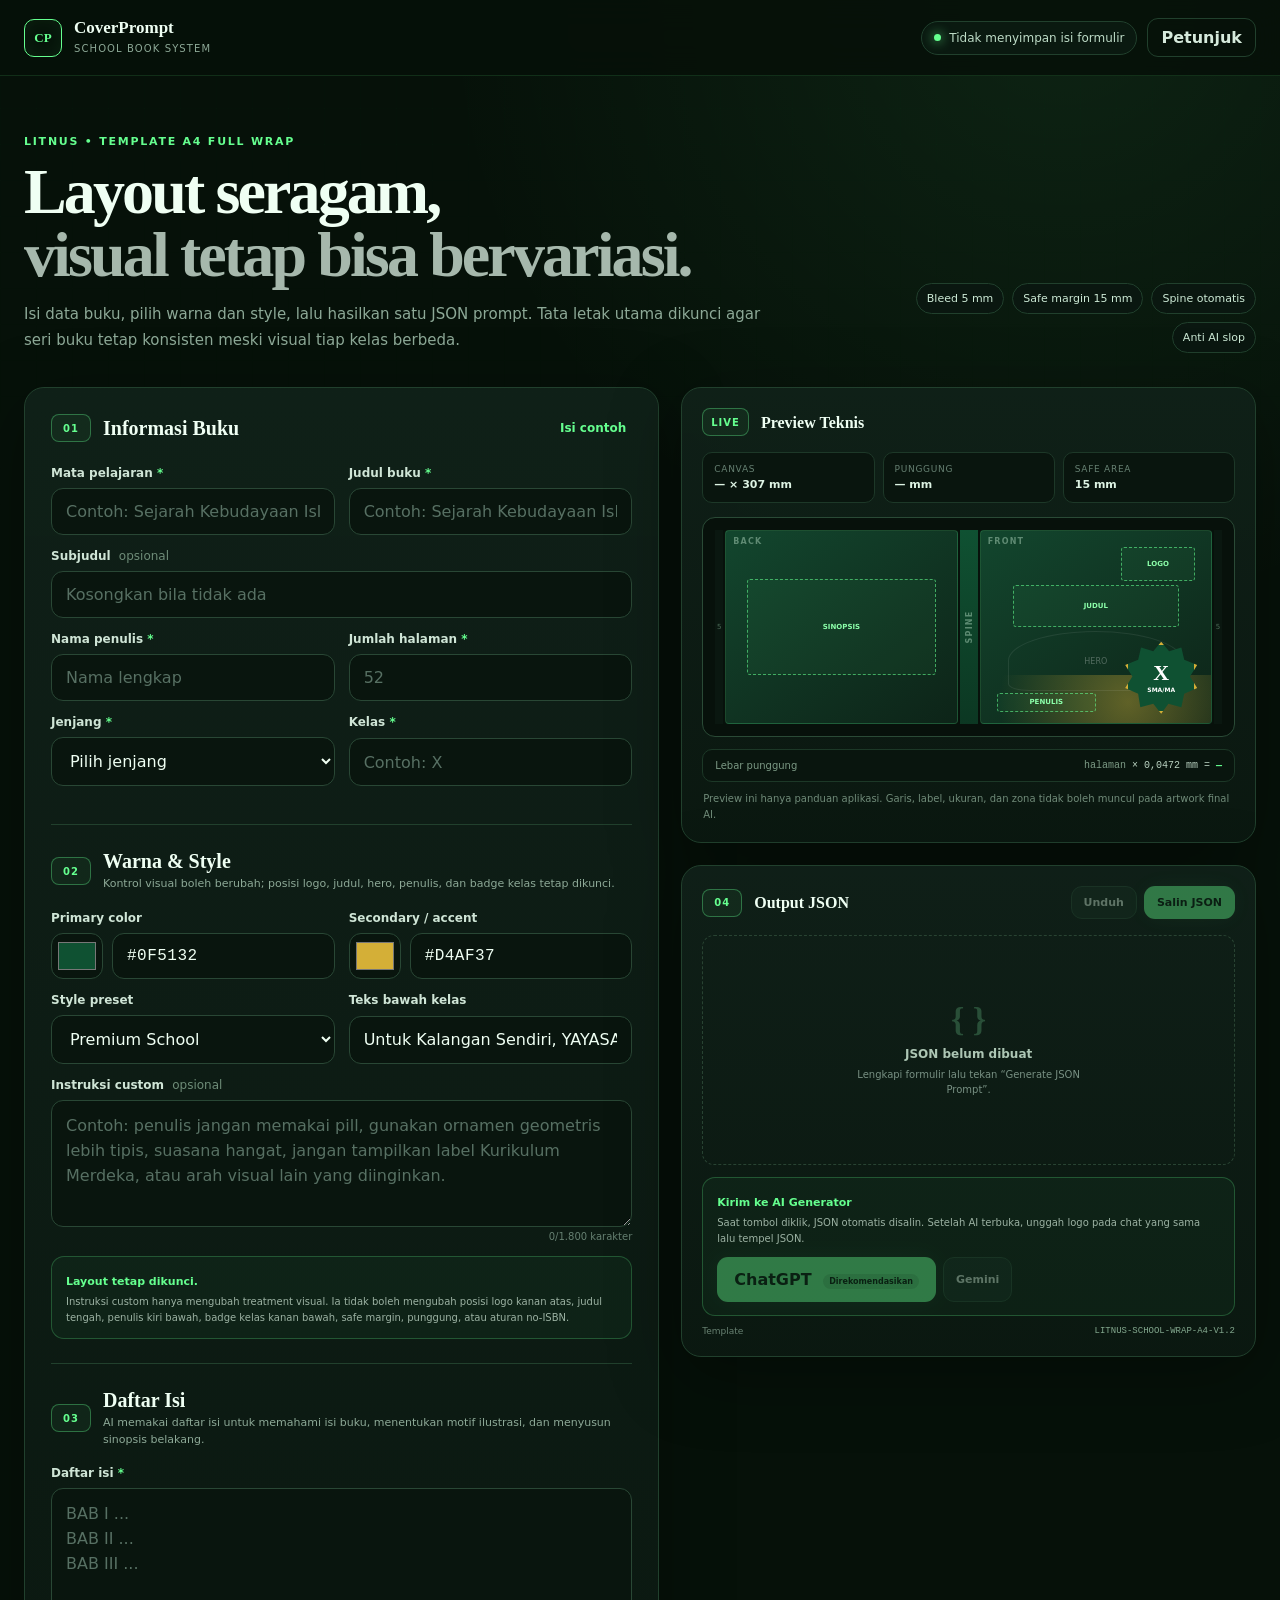
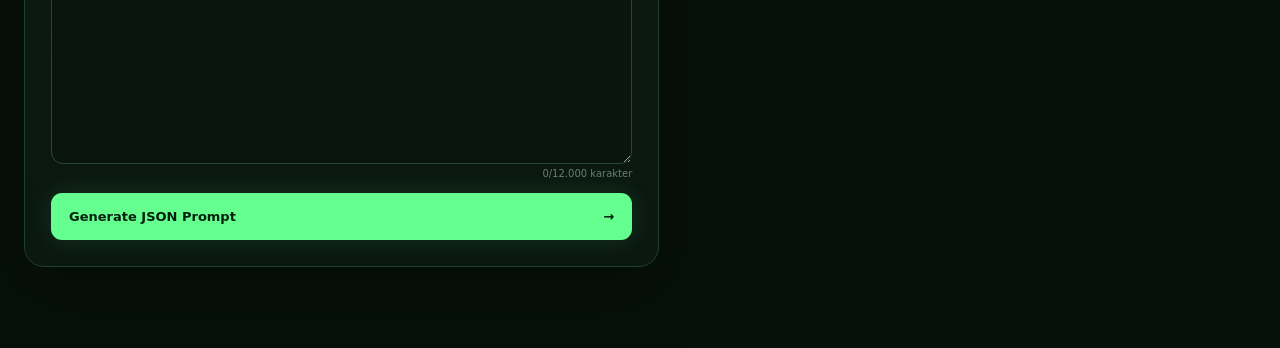
==== commit 885e7198: "feat: CoverPrompt v1.2 visual controls and premium class badge" ====
--- a/index.html
+++ b/index.html
@@ -2,9 +2,9 @@
 <html lang="id">
 <head>
   <meta charset="utf-8" />
-  <meta name="viewport" content="width=device-width, initial-scale=1" />
+  <meta name="viewport" content="width=device-width,initial-scale=1" />
   <meta name="theme-color" content="#07110b" />
-  <meta name="description" content="Generator JSON prompt cover buku sekolah A4 full-wrap dengan layout seragam dan perhitungan punggung otomatis." />
+  <meta name="description" content="Generator JSON prompt cover buku sekolah A4 full-wrap yang konsisten, modular, dan siap dipakai di ChatGPT atau Gemini." />
   <title>CoverPrompt — Generator Cover Buku Sekolah</title>
   <link rel="preconnect" href="https://fonts.googleapis.com" />
   <link rel="preconnect" href="https://fonts.gstatic.com" crossorigin />
@@ -14,15 +14,9 @@
 <body>
   <div class="bg-grid" aria-hidden="true"></div>
   <header class="topbar">
-    <a class="brand" href="#top" aria-label="CoverPrompt beranda">
-      <span class="brand-mark">CP</span>
-      <span>
-        <strong>CoverPrompt</strong>
-        <small>School Book System</small>
-      </span>
-    </a>
+    <a class="brand" href="#top"><span class="brand-mark">CP</span><span><strong>CoverPrompt</strong><small>School Book System</small></span></a>
     <div class="top-actions">
-      <span class="privacy-pill"><span class="dot"></span> Tidak menyimpan isi formulir</span>
+      <span class="privacy-pill"><span class="dot"></span>Tidak menyimpan isi formulir</span>
       <button class="btn btn-ghost" id="helpBtn" type="button">Petunjuk</button>
     </div>
   </header>
@@ -31,25 +25,19 @@
     <section class="hero-copy">
       <div>
         <span class="eyebrow">LITNUS • TEMPLATE A4 FULL WRAP</span>
-        <h1>Prompt cover seragam,<br><span>tanpa desain yang liar.</span></h1>
-        <p>Isi data buku. Aplikasi menghitung punggung dan menyusun satu JSON prompt baku. Logo baru diunggah langsung saat Anda membuka ChatGPT atau Gemini.</p>
+        <h1>Layout seragam,<br><span>visual tetap bisa bervariasi.</span></h1>
+        <p>Isi data buku, pilih warna dan style, lalu hasilkan satu JSON prompt. Tata letak utama dikunci agar seri buku tetap konsisten meski visual tiap kelas berbeda.</p>
       </div>
-      <div class="hero-badges" aria-label="Keunggulan">
-        <span>Bleed 5 mm</span><span>Safe margin 15 mm</span><span>Spine otomatis</span><span>Anti AI slop</span>
-      </div>
+      <div class="hero-badges"><span>Bleed 5 mm</span><span>Safe margin 15 mm</span><span>Spine otomatis</span><span>Anti AI slop</span></div>
     </section>
 
     <div class="workspace">
-      <section class="panel form-panel" aria-labelledby="formTitle">
-        <div class="panel-head">
-          <div><span class="step">01</span><h2 id="formTitle">Informasi Buku</h2></div>
-          <button class="text-btn" id="sampleBtn" type="button">Isi contoh</button>
-        </div>
-
+      <section class="panel form-panel">
+        <div class="panel-head"><div><span class="step">01</span><h2>Informasi Buku</h2></div><button class="text-btn" id="sampleBtn" type="button">Isi contoh</button></div>
         <form id="coverForm" novalidate>
           <div class="form-grid two">
-            <label class="field"><span>Mata pelajaran <b>*</b></span><input name="subject" id="subject" placeholder="Contoh: Ekonomi" required maxlength="120" /></label>
-            <label class="field"><span>Judul buku <b>*</b></span><input name="title" id="title" placeholder="Contoh: Modul Pembelajaran Ekonomi" required maxlength="180" /></label>
+            <label class="field"><span>Mata pelajaran <b>*</b></span><input name="subject" id="subject" placeholder="Contoh: Sejarah Kebudayaan Islam" required maxlength="120" /></label>
+            <label class="field"><span>Judul buku <b>*</b></span><input name="title" id="title" placeholder="Contoh: Sejarah Kebudayaan Islam" required maxlength="180" /></label>
           </div>
           <label class="field"><span>Subjudul <em>opsional</em></span><input name="subtitle" id="subtitle" placeholder="Kosongkan bila tidak ada" maxlength="220" /></label>
           <div class="form-grid two">
@@ -57,28 +45,26 @@
             <label class="field"><span>Jumlah halaman <b>*</b></span><input name="pages" id="pages" type="number" min="1" max="3000" step="1" placeholder="52" required /></label>
           </div>
           <div class="form-grid two">
-            <label class="field"><span>Jenjang <b>*</b></span>
-              <select name="level" id="level" required>
-                <option value="">Pilih jenjang</option><option>SD/MI</option><option>SMP/MTs</option><option>SMA/MA</option><option>SMK/MAK</option><option value="Lainnya">Lainnya</option>
-              </select>
-            </label>
-            <label class="field"><span>Kelas <b>*</b></span><input name="className" id="className" placeholder="Contoh: XII" required maxlength="30" /></label>
+            <label class="field"><span>Jenjang <b>*</b></span><select name="level" id="level" required><option value="">Pilih jenjang</option><option>SD/MI</option><option>SMP/MTs</option><option>SMA/MA</option><option>SMK/MAK</option><option value="Lainnya">Lainnya</option></select></label>
+            <label class="field"><span>Kelas <b>*</b></span><input name="className" id="className" placeholder="Contoh: X" required maxlength="30" /></label>
           </div>
 
           <div class="divider"></div>
-          <div class="section-title"><span class="step">02</span><div><h3>Identitas Buku</h3><p>Nama sekolah/yayasan opsional. Logo tidak diunggah melalui formulir.</p></div></div>
+          <div class="section-title"><span class="step">02</span><div><h3>Warna & Style</h3><p>Kontrol visual boleh berubah; posisi logo, judul, hero, penulis, dan badge kelas tetap dikunci.</p></div></div>
+          <div class="form-grid two color-grid">
+            <label class="field"><span>Primary color</span><div class="color-control"><input type="color" id="primaryColor" name="primaryColor" value="#0F5132" /><input type="text" id="primaryHex" value="#0F5132" maxlength="7" aria-label="Primary hex" /></div></label>
+            <label class="field"><span>Secondary / accent</span><div class="color-control"><input type="color" id="secondaryColor" name="secondaryColor" value="#D4AF37" /><input type="text" id="secondaryHex" value="#D4AF37" maxlength="7" aria-label="Secondary hex" /></div></label>
+          </div>
           <div class="form-grid two">
-            <label class="field"><span>Nama sekolah <em>opsional</em></span><input name="school" id="school" placeholder="Nama sekolah" maxlength="180" /></label>
-            <label class="field"><span>Nama yayasan <em>opsional</em></span><input name="foundation" id="foundation" placeholder="Nama yayasan" maxlength="180" /></label>
+            <label class="field"><span>Style preset</span><select name="stylePreset" id="stylePreset"><option value="premium_school">Premium School</option><option value="modern_islamic">Modern Islamic</option><option value="academic_clean">Academic Clean</option><option value="cinematic_education">Cinematic Educational</option><option value="soft_illustrated">Soft Illustrated</option></select></label>
+            <label class="field"><span>Teks bawah kelas</span><input name="footerText" id="footerText" value="Untuk Kalangan Sendiri, YAYASAN BMCI" maxlength="180" /></label>
           </div>
-          <div class="privacy-box">
-            <strong>Logo diunggah saat prompting ke AI</strong>
-            <p>Setelah JSON selesai, klik “ChatGPT — Direkomendasikan” atau “Gemini”. JSON akan disalin. Di AI generator, unggah file logo yang ingin dipakai lalu tempel JSON. Prompt sudah mengunci posisi logo di kanan atas dan melarang AI membuat logo palsu atau placeholder.</p>
-          </div>
+          <label class="field"><span>Instruksi custom <em>opsional</em></span><textarea name="customInstruction" id="customInstruction" class="short-textarea" rows="4" maxlength="1800" placeholder="Contoh: penulis jangan memakai pill, gunakan ornamen geometris lebih tipis, suasana hangat, jangan tampilkan label Kurikulum Merdeka, atau arah visual lain yang diinginkan."></textarea><small class="counter"><span id="customCount">0</span>/1.800 karakter</small></label>
+          <div class="notice"><strong>Layout tetap dikunci.</strong><p>Instruksi custom hanya mengubah treatment visual. Ia tidak boleh mengubah posisi logo kanan atas, judul tengah, penulis kiri bawah, badge kelas kanan bawah, safe margin, punggung, atau aturan no-ISBN.</p></div>
 
           <div class="divider"></div>
-          <div class="section-title"><span class="step">03</span><div><h3>Daftar Isi</h3><p>Daftar isi dipakai untuk menentukan ilustrasi dan menyusun sinopsis belakang secara terbatas.</p></div></div>
-          <label class="field"><span>Daftar isi <b>*</b></span><textarea name="toc" id="toc" rows="10" required maxlength="12000" placeholder="BAB I Konsep Dasar Ekonomi&#10;1. Kebutuhan dan Kelangkaan&#10;2. Kegiatan Ekonomi&#10;BAB II Pasar dan Harga&#10;..."></textarea><small class="counter"><span id="tocCount">0</span>/12.000 karakter</small></label>
+          <div class="section-title"><span class="step">03</span><div><h3>Daftar Isi</h3><p>AI memakai daftar isi untuk memahami isi buku, menentukan motif ilustrasi, dan menyusun sinopsis belakang.</p></div></div>
+          <label class="field"><span>Daftar isi <b>*</b></span><textarea name="toc" id="toc" rows="10" required maxlength="12000" placeholder="BAB I ...&#10;BAB II ...&#10;BAB III ..."></textarea><small class="counter"><span id="tocCount">0</span>/12.000 karakter</small></label>
 
           <div id="formError" class="form-error" role="alert" hidden></div>
           <button class="btn btn-primary generate" id="generateBtn" type="submit"><span>Generate JSON Prompt</span><span aria-hidden="true">→</span></button>
@@ -88,70 +74,33 @@
       <aside class="right-column">
         <section class="panel spec-panel">
           <div class="panel-head compact"><div><span class="step">LIVE</span><h2>Preview Teknis</h2></div></div>
-          <div class="spec-strip">
-            <div><span>Canvas</span><strong id="canvasSize">— × 307 mm</strong></div>
-            <div><span>Punggung</span><strong id="spineSize">— mm</strong></div>
-            <div><span>Safe area</span><strong>15 mm</strong></div>
-          </div>
-          <div class="wrap-preview" aria-label="Skema cover full wrap">
-            <div class="bleed-tag left">5</div>
+          <div class="spec-strip"><div><span>Canvas</span><strong id="canvasSize">— × 307 mm</strong></div><div><span>Punggung</span><strong id="spineSize">— mm</strong></div><div><span>Safe area</span><strong>15 mm</strong></div></div>
+          <div class="wrap-preview" id="wrapPreview">
+            <div class="bleed-tag">5</div>
             <div class="cover back"><span>BACK</span><div class="safe-box synopsis">SINOPSIS</div></div>
             <div class="spine" id="spinePreview"><span>SPINE</span></div>
-            <div class="cover front">
-              <span>FRONT</span>
-              <div class="safe-box logo-zone">LOGO</div>
-              <div class="safe-box title-zone">JUDUL</div>
-              <div class="hero-zone">HERO</div>
-              <div class="safe-box author-zone">PENULIS</div>
-              <div class="safe-box class-zone">KELAS</div>
-            </div>
-            <div class="bleed-tag right">5</div>
+            <div class="cover front"><span>FRONT</span><div class="safe-box logo-zone">LOGO</div><div class="safe-box title-zone">JUDUL</div><div class="hero-zone">HERO</div><div class="safe-box author-zone">PENULIS</div><div class="class-medallion"><b id="classPreview">X</b><small id="levelPreview">SMA/MA</small></div></div>
+            <div class="bleed-tag">5</div>
           </div>
           <div class="formula"><span>Lebar punggung</span><code><span id="pagesFormula">halaman</span> × 0,0472 mm = <b id="formulaResult">—</b></code></div>
-          <p class="micro-note">Preview di atas hanya panduan aplikasi. Prompt versi 1.1 secara eksplisit melarang AI menampilkan garis, angka, koordinat, label panel, bleed, safe area, atau anotasi teknis pada cover final.</p>
+          <p class="micro-note">Preview ini hanya panduan aplikasi. Garis, label, ukuran, dan zona tidak boleh muncul pada artwork final AI.</p>
         </section>
 
         <section class="panel output-panel" id="outputPanel">
-          <div class="panel-head compact">
-            <div><span class="step">04</span><h2>Output JSON</h2></div>
-            <div class="output-actions">
-              <button class="btn btn-soft" id="downloadBtn" type="button" disabled>Unduh</button>
-              <button class="btn btn-primary small" id="copyBtn" type="button" disabled>Salin JSON</button>
-            </div>
-          </div>
+          <div class="panel-head compact"><div><span class="step">04</span><h2>Output JSON</h2></div><div class="output-actions"><button class="btn btn-soft" id="downloadBtn" type="button" disabled>Unduh</button><button class="btn btn-primary small" id="copyBtn" type="button" disabled>Salin JSON</button></div></div>
           <div class="empty-output" id="emptyOutput"><span>{ }</span><strong>JSON belum dibuat</strong><p>Lengkapi formulir lalu tekan “Generate JSON Prompt”.</p></div>
           <pre id="jsonOutput" tabindex="0" hidden></pre>
-
-          <div class="privacy-box" style="margin-top:12px;margin-bottom:0">
-            <strong>Kirim ke AI generator</strong>
-            <p>Button akan menyalin JSON lalu membuka AI. Setelah terbuka, unggah logo sekolah/yayasan pada chat yang sama dan tempel JSON.</p>
-            <div class="output-actions" style="margin-top:10px;flex-wrap:wrap">
-              <button class="btn btn-primary" id="chatgptBtn" type="button" disabled>ChatGPT — Direkomendasikan</button>
-              <button class="btn btn-soft" id="geminiBtn" type="button" disabled>Gemini</button>
-            </div>
+          <div class="ai-launch-card">
+            <div><strong>Kirim ke AI Generator</strong><p>Saat tombol diklik, JSON otomatis disalin. Setelah AI terbuka, unggah logo pada chat yang sama lalu tempel JSON.</p></div>
+            <div class="ai-actions"><button class="btn btn-primary" id="chatgptBtn" type="button" disabled>ChatGPT <span>Direkomendasikan</span></button><button class="btn btn-soft" id="geminiBtn" type="button" disabled>Gemini</button></div>
           </div>
-
-          <div class="output-foot"><span>Template</span><code>LITNUS-SCHOOL-WRAP-A4-V1.1</code></div>
+          <div class="output-foot"><span>Template</span><code>LITNUS-SCHOOL-WRAP-A4-V1.2</code></div>
         </section>
       </aside>
     </div>
   </main>
 
-  <dialog id="helpDialog" class="help-dialog">
-    <form method="dialog" class="dialog-card">
-      <div class="dialog-head"><div><span class="eyebrow">PETUNJUK SINGKAT</span><h2>Dari formulir ke cover AI</h2></div><button class="icon-btn" value="close" aria-label="Tutup">×</button></div>
-      <ol class="steps-list">
-        <li><span>1</span><div><strong>Isi data buku</strong><p>Masukkan judul, penulis, jumlah halaman, jenjang, kelas, identitas opsional, dan daftar isi.</p></div></li>
-        <li><span>2</span><div><strong>Generate JSON</strong><p>Aplikasi menghitung punggung dan menyusun aturan layout, safe margin, ilustrasi, sinopsis, serta negative prompt secara otomatis.</p></div></li>
-        <li><span>3</span><div><strong>Buka ChatGPT</strong><p>Klik “ChatGPT — Direkomendasikan”. JSON akan disalin dan ChatGPT dibuka di tab baru. Gemini tetap tersedia sebagai alternatif.</p></div></li>
-        <li><span>4</span><div><strong>Unggah logo langsung di AI</strong><p>Upload logo sekolah/yayasan pada chat AI, lalu tempel JSON yang sudah disalin. Logo tidak perlu dan tidak boleh diunggah melalui formulir aplikasi ini.</p></div></li>
-        <li><span>5</span><div><strong>Periksa artwork final</strong><p>Cover final tidak boleh menampilkan angka ukuran, koordinat, garis bantu, label FRONT/BACK/SPINE, ISBN, barcode, QR, atau kotak placeholder. Koreksi minor dapat dilakukan di Photoshop.</p></div></li>
-      </ol>
-      <div class="privacy-box"><strong>Privasi</strong><p>Aplikasi tidak memakai database dan tidak menyimpan isi formulir. Form hanya dikirim ke endpoint stateless untuk menyusun JSON.</p></div>
-      <button class="btn btn-primary full" value="close">Mengerti</button>
-    </form>
-  </dialog>
-
+  <dialog id="helpDialog" class="help-dialog"><form method="dialog" class="dialog-card"><div class="dialog-head"><div><span class="eyebrow">PETUNJUK SINGKAT</span><h2>Dari data buku ke cover AI</h2></div><button class="icon-btn" value="close">×</button></div><ol class="steps-list"><li><span>1</span><div><strong>Isi informasi buku</strong><p>Masukkan judul, penulis, halaman, jenjang, kelas, dan daftar isi.</p></div></li><li><span>2</span><div><strong>Pilih warna & style</strong><p>Atur primary, secondary, preset, teks bawah badge kelas, serta instruksi custom bila diperlukan.</p></div></li><li><span>3</span><div><strong>Generate JSON</strong><p>Spine, ukuran kanvas, layout lock, sinopsis, dan negative prompt disusun otomatis.</p></div></li><li><span>4</span><div><strong>Buka ChatGPT</strong><p>Klik ChatGPT atau Gemini. JSON otomatis disalin sebelum tab AI dibuka.</p></div></li><li><span>5</span><div><strong>Unggah logo di AI</strong><p>Logo tidak diunggah di aplikasi ini. Lampirkan logo langsung pada chat AI yang sama, lalu tempel JSON.</p></div></li></ol><div class="privacy-box"><strong>Tidak ada database.</strong><p>Aplikasi hanya memproses form secara stateless untuk menyusun prompt.</p></div><button class="btn btn-primary full" value="close">Mengerti</button></form></dialog>
   <div id="toast" class="toast" role="status" aria-live="polite"></div>
   <script src="/app.js" defer></script>
 </body>
--- a/styles.css
+++ b/styles.css
@@ -1 +1,15 @@
-:root{--bg:#07110b;--bg2:#0a1710;--panel:#0d1b13;--panel2:#102119;--line:#203b2b;--text:#effff3;--muted:#8faa98;--neon:#65ff8f;--neon2:#24e763;--soft:#173023;--danger:#ff7a85;--shadow:0 18px 70px rgba(0,0,0,.34)}*{box-sizing:border-box}html{scroll-behavior:smooth}body{margin:0;background:radial-gradient(circle at 82% 0%,rgba(61,255,120,.08),transparent 28%),var(--bg);color:var(--text);font-family:Inter,system-ui,-apple-system,Segoe UI,sans-serif;min-height:100vh}.bg-grid{position:fixed;inset:0;pointer-events:none;opacity:.16;background-image:linear-gradient(rgba(101,255,143,.08) 1px,transparent 1px),linear-gradient(90deg,rgba(101,255,143,.08) 1px,transparent 1px);background-size:36px 36px;mask-image:linear-gradient(to bottom,#000,transparent 72%)}button,input,select,textarea{font:inherit}.topbar{height:76px;border-bottom:1px solid rgba(101,255,143,.13);display:flex;align-items:center;justify-content:space-between;padding:0 max(24px,calc((100vw - 1440px)/2));position:sticky;top:0;background:rgba(7,17,11,.86);backdrop-filter:blur(16px);z-index:10}.brand{display:flex;align-items:center;gap:12px;color:var(--text);text-decoration:none}.brand-mark{width:38px;height:38px;border:1px solid var(--neon);display:grid;place-items:center;color:var(--neon);font:700 13px/1 Space Grotesk;border-radius:10px;box-shadow:inset 0 0 22px rgba(101,255,143,.08)}.brand strong{display:block;font:700 17px/1.1 Space Grotesk}.brand small{color:var(--muted);font-size:10px;letter-spacing:.11em;text-transform:uppercase}.top-actions{display:flex;align-items:center;gap:10px}.privacy-pill{font-size:12px;color:#b9d9c4;display:flex;align-items:center;gap:8px;border:1px solid var(--line);padding:9px 12px;border-radius:999px;background:rgba(13,27,19,.75)}.dot{width:7px;height:7px;border-radius:50%;background:var(--neon);box-shadow:0 0 12px var(--neon)}.shell{max-width:1440px;margin:0 auto;padding:54px 24px 80px;position:relative}.hero-copy{display:flex;justify-content:space-between;gap:32px;align-items:flex-end;margin-bottom:34px}.eyebrow{color:var(--neon);font-size:11px;font-weight:800;letter-spacing:.16em}.hero-copy h1{font:700 clamp(36px,5vw,64px)/.98 Space Grotesk;margin:12px 0 16px;letter-spacing:-.045em}.hero-copy h1 span{color:#a8b9ae}.hero-copy p{max-width:760px;color:var(--muted);font-size:15px;line-height:1.7;margin:0}.hero-badges{max-width:360px;display:flex;gap:8px;flex-wrap:wrap;justify-content:flex-end}.hero-badges span{font-size:11px;color:#cce9d5;border:1px solid var(--line);border-radius:999px;padding:8px 10px;background:#0a1710}.workspace{display:grid;grid-template-columns:minmax(0,1.05fr) minmax(420px,.95fr);gap:22px;align-items:start}.right-column{display:grid;gap:22px;position:sticky;top:98px}.panel{background:linear-gradient(180deg,rgba(16,33,25,.92),rgba(11,25,17,.94));border:1px solid var(--line);border-radius:20px;box-shadow:var(--shadow);overflow:hidden}.form-panel{padding:26px}.panel-head{display:flex;justify-content:space-between;align-items:center;margin-bottom:24px}.panel-head>div:first-child,.section-title{display:flex;align-items:center;gap:12px}.panel-head h2,.section-title h3{margin:0;font:700 20px/1.2 Space Grotesk}.step{display:inline-grid;place-items:center;min-width:40px;height:28px;padding:0 8px;border:1px solid rgba(101,255,143,.35);border-radius:8px;color:var(--neon);font-size:10px;font-weight:800;letter-spacing:.1em;background:rgba(101,255,143,.05)}.text-btn{border:0;background:transparent;color:var(--neon);cursor:pointer;font-weight:700;font-size:12px}.form-grid{display:grid;gap:14px}.form-grid.two{grid-template-columns:1fr 1fr}.field{display:grid;gap:8px;margin-bottom:14px}.field>span{font-size:12px;font-weight:700;color:#cfe5d6}.field b{color:var(--neon)}.field em{font-style:normal;color:#6f8d7a;font-weight:500;margin-left:4px}.field input,.field select,.field textarea{width:100%;border:1px solid #294735;background:#09150e;color:var(--text);border-radius:12px;padding:13px 14px;outline:none;transition:.18s}.field textarea{resize:vertical;line-height:1.55;min-height:190px}.field input:focus,.field select:focus,.field textarea:focus{border-color:var(--neon2);box-shadow:0 0 0 3px rgba(101,255,143,.08)}.field input::placeholder,.field textarea::placeholder{color:#587063}.counter{text-align:right;color:#668072;font-size:10px;margin-top:-4px}.divider{height:1px;background:var(--line);margin:24px 0}.section-title{margin-bottom:18px}.section-title p{margin:3px 0 0;color:var(--muted);font-size:11px}.upload{display:flex;align-items:center;gap:12px;border:1px dashed #355f45;border-radius:14px;padding:14px;background:rgba(101,255,143,.025);cursor:pointer}.upload:hover{border-color:var(--neon)}.upload-icon{width:42px;height:42px;display:grid;place-items:center;border-radius:11px;background:var(--soft);color:var(--neon);font-size:22px}.upload>span:nth-child(3){display:grid;gap:3px;flex:1}.upload strong{font-size:12px}.upload small{font-size:10px;color:var(--muted)}.btn{border:1px solid transparent;border-radius:11px;cursor:pointer;font-weight:800;transition:.18s}.btn:disabled{opacity:.4;cursor:not-allowed}.btn-primary{background:var(--neon);color:#06200f;padding:12px 16px;box-shadow:0 0 24px rgba(101,255,143,.12)}.btn-primary:hover:not(:disabled){background:#8dffaa;transform:translateY(-1px)}.btn-ghost{background:transparent;color:#d6eadc;border-color:var(--line);padding:9px 13px}.btn-soft{background:#173023;color:#d6f3de;border-color:#2b513a;padding:9px 12px;font-size:11px}.btn.small{padding:9px 12px;font-size:11px}.btn.full{width:100%}.generate{width:100%;display:flex;justify-content:space-between;align-items:center;padding:15px 17px;margin-top:8px;font-size:13px}.logo-preview{display:flex;gap:8px;flex-wrap:wrap;margin-top:10px}.logo-chip{display:flex;align-items:center;gap:8px;border:1px solid var(--line);border-radius:10px;padding:7px 9px;background:#0a1710;max-width:100%}.logo-chip img{width:28px;height:28px;object-fit:contain;background:#fff;border-radius:6px}.logo-chip span{font-size:10px;color:#c9dbcf;white-space:nowrap;overflow:hidden;text-overflow:ellipsis;max-width:150px}.logo-chip button{border:0;background:transparent;color:#789485;cursor:pointer}.micro-note{font-size:10px;line-height:1.55;color:#708b79;margin:9px 1px 0}.form-error{border:1px solid rgba(255,122,133,.35);background:rgba(255,122,133,.06);color:#ffc2c7;border-radius:12px;padding:11px 13px;font-size:11px;line-height:1.5;margin:8px 0 12px}.spec-panel,.output-panel{padding:20px}.panel-head.compact{margin-bottom:16px}.panel-head.compact h2{font-size:16px}.spec-strip{display:grid;grid-template-columns:repeat(3,1fr);gap:8px;margin-bottom:14px}.spec-strip>div{padding:11px;background:#09150e;border:1px solid #1d3828;border-radius:10px;display:grid;gap:4px}.spec-strip span{font-size:9px;text-transform:uppercase;letter-spacing:.08em;color:#668072}.spec-strip strong{font-size:11px;color:#ddf3e3}.wrap-preview{height:210px;border:1px solid #2a4a36;background:#07110b;border-radius:13px;padding:12px;display:grid;grid-template-columns:8px 1fr var(--spine,18px) 1fr 8px;gap:2px;position:relative;overflow:hidden}.cover{position:relative;border:1px solid rgba(101,255,143,.16);background:linear-gradient(145deg,#153523,#0c2417);border-radius:4px;overflow:hidden}.cover>span,.spine>span{position:absolute;font-size:8px;letter-spacing:.15em;color:rgba(222,255,232,.38);font-weight:800}.cover>span{left:7px;top:6px}.spine{position:relative;background:linear-gradient(180deg,#245d39,#123520);min-width:8px}.spine>span{left:50%;top:50%;transform:translate(-50%,-50%) rotate(-90deg);white-space:nowrap}.safe-box{position:absolute;border:1px dashed rgba(101,255,143,.58);background:rgba(101,255,143,.045);color:#8cffaa;font-size:7px;font-weight:800;display:grid;place-items:center;border-radius:3px}.synopsis{left:9%;right:9%;top:25%;bottom:25%}.logo-zone{right:7%;top:8%;width:32%;height:18%}.title-zone{left:14%;right:14%;top:28%;height:22%}.hero-zone{position:absolute;left:12%;right:12%;top:51%;bottom:18%;border:1px solid rgba(255,255,255,.08);border-radius:50% 50% 12% 12%;display:grid;place-items:center;color:rgba(255,255,255,.28);font-size:8px}.author-zone{left:7%;bottom:6%;width:43%;height:10%}.class-zone{right:7%;bottom:6%;width:32%;height:10%}.bleed-tag{display:grid;place-items:center;color:#4d6c58;font-size:7px;background:#0a1710}.formula{margin-top:12px;padding:10px 12px;border-radius:10px;border:1px solid #1c3827;background:#09150e;display:flex;justify-content:space-between;align-items:center;gap:10px}.formula span{font-size:10px;color:#7c9a85}.formula code{font-size:10px;color:#bad2c1}.formula b{color:var(--neon)}.output-actions{display:flex;gap:7px}.empty-output{min-height:240px;border:1px dashed #284332;border-radius:12px;display:grid;place-items:center;align-content:center;text-align:center;padding:24px;color:#789083}.empty-output>span{font:700 34px/1 Space Grotesk;color:#294f38}.empty-output strong{margin-top:10px;color:#adc6b4;font-size:12px}.empty-output p{margin:6px 0 0;font-size:10px;max-width:260px;line-height:1.5}#jsonOutput{margin:0;max-height:480px;overflow:auto;background:#061009;border:1px solid #1d3828;border-radius:12px;padding:14px;color:#c7f8d2;font:10.5px/1.62 ui-monospace,SFMono-Regular,Menlo,monospace;white-space:pre-wrap;word-break:break-word}.output-foot{display:flex;justify-content:space-between;margin-top:10px;color:#678071;font-size:9px}.output-foot code{color:#84a98f}.help-dialog{border:0;padding:0;background:transparent;color:var(--text);width:min(620px,calc(100vw - 28px))}.help-dialog::backdrop{background:rgba(0,0,0,.72);backdrop-filter:blur(5px)}.dialog-card{background:#0b1911;border:1px solid #2b4e38;border-radius:20px;padding:24px;box-shadow:var(--shadow)}.dialog-head{display:flex;justify-content:space-between;gap:20px}.dialog-head h2{font:700 25px/1.2 Space Grotesk;margin:6px 0 0}.icon-btn{border:1px solid var(--line);background:#102119;color:#d5ebdc;width:36px;height:36px;border-radius:10px;cursor:pointer;font-size:21px}.steps-list{list-style:none;margin:22px 0;padding:0;display:grid;gap:10px}.steps-list li{display:flex;gap:12px;border:1px solid #1e3828;background:#08140d;border-radius:12px;padding:12px}.steps-list li>span{width:26px;height:26px;display:grid;place-items:center;border-radius:8px;background:#183522;color:var(--neon);font-weight:800;font-size:11px}.steps-list strong{font-size:12px}.steps-list p{margin:3px 0 0;color:var(--muted);font-size:10px;line-height:1.5}.privacy-box{border:1px solid rgba(101,255,143,.25);background:rgba(101,255,143,.04);padding:12px;border-radius:12px;margin-bottom:14px}.privacy-box strong{font-size:11px;color:var(--neon)}.privacy-box p{margin:4px 0 0;color:#9eb3a4;font-size:10px;line-height:1.5}.toast{position:fixed;left:50%;bottom:26px;transform:translate(-50%,20px);opacity:0;pointer-events:none;padding:10px 14px;border-radius:10px;background:#dfffe7;color:#092312;font-weight:800;font-size:11px;transition:.22s;z-index:99}.toast.show{opacity:1;transform:translate(-50%,0)}@media(max-width:1000px){.workspace{grid-template-columns:1fr}.right-column{position:static}.hero-copy{align-items:flex-start;flex-direction:column}.hero-badges{justify-content:flex-start}.privacy-pill{display:none}}@media(max-width:640px){.topbar{height:66px;padding:0 16px}.shell{padding:34px 14px 60px}.hero-copy h1{font-size:38px}.form-panel,.spec-panel,.output-panel{padding:17px}.form-grid.two{grid-template-columns:1fr}.top-actions .btn{padding:8px 10px}.spec-strip{grid-template-columns:1fr}.wrap-preview{height:180px}.upload{align-items:flex-start;flex-wrap:wrap}.upload .btn{margin-left:54px}.panel-head{gap:10px}.output-actions{flex-wrap:wrap;justify-content:flex-end}}+:root{
+  --bg:#061109;--panel:#0d1b13;--panel2:#102219;--line:#21402d;--text:#effff3;--muted:#8da997;
+  --neon:#65ff8f;--neon2:#2bea68;--soft:#173224;--danger:#ff7b88;--shadow:0 18px 70px rgba(0,0,0,.34);
+  --preview-primary:#0F5132;--preview-secondary:#D4AF37;--spine:18px
+}
+*{box-sizing:border-box}html{scroll-behavior:smooth}body{margin:0;min-height:100vh;background:radial-gradient(circle at 83% 0%,rgba(101,255,143,.08),transparent 28%),var(--bg);color:var(--text);font-family:Inter,system-ui,-apple-system,Segoe UI,sans-serif}.bg-grid{position:fixed;inset:0;pointer-events:none;opacity:.15;background-image:linear-gradient(rgba(101,255,143,.07) 1px,transparent 1px),linear-gradient(90deg,rgba(101,255,143,.07) 1px,transparent 1px);background-size:36px 36px;mask-image:linear-gradient(to bottom,#000,transparent 72%)}button,input,select,textarea{font:inherit}.topbar{height:76px;border-bottom:1px solid rgba(101,255,143,.13);display:flex;align-items:center;justify-content:space-between;padding:0 max(24px,calc((100vw - 1440px)/2));position:sticky;top:0;background:rgba(6,17,9,.88);backdrop-filter:blur(16px);z-index:10}.brand{display:flex;align-items:center;gap:12px;color:var(--text);text-decoration:none}.brand-mark{width:38px;height:38px;border:1px solid var(--neon);display:grid;place-items:center;color:var(--neon);font:700 13px/1 Space Grotesk;border-radius:10px;box-shadow:inset 0 0 22px rgba(101,255,143,.08)}.brand strong{display:block;font:700 17px/1.1 Space Grotesk}.brand small{color:var(--muted);font-size:10px;letter-spacing:.11em;text-transform:uppercase}.top-actions{display:flex;align-items:center;gap:10px}.privacy-pill{font-size:12px;color:#bddbc6;display:flex;align-items:center;gap:8px;border:1px solid var(--line);padding:9px 12px;border-radius:999px;background:rgba(13,27,19,.75)}.dot{width:7px;height:7px;border-radius:50%;background:var(--neon);box-shadow:0 0 12px var(--neon)}
+.shell{max-width:1440px;margin:0 auto;padding:54px 24px 80px;position:relative}.hero-copy{display:flex;justify-content:space-between;gap:32px;align-items:flex-end;margin-bottom:34px}.eyebrow{color:var(--neon);font-size:11px;font-weight:800;letter-spacing:.16em}.hero-copy h1{font:700 clamp(36px,5vw,64px)/.98 Space Grotesk;margin:12px 0 16px;letter-spacing:-.045em}.hero-copy h1 span{color:#a6b8ac}.hero-copy p{max-width:760px;color:var(--muted);font-size:15px;line-height:1.7;margin:0}.hero-badges{max-width:360px;display:flex;gap:8px;flex-wrap:wrap;justify-content:flex-end}.hero-badges span{font-size:11px;color:#cce9d5;border:1px solid var(--line);border-radius:999px;padding:8px 10px;background:#0a1710}
+.workspace{display:grid;grid-template-columns:minmax(0,1.05fr) minmax(420px,.95fr);gap:22px;align-items:start}.right-column{display:grid;gap:22px;position:sticky;top:98px}.panel{background:linear-gradient(180deg,rgba(16,33,25,.94),rgba(11,25,17,.96));border:1px solid var(--line);border-radius:20px;box-shadow:var(--shadow);overflow:hidden}.form-panel{padding:26px}.spec-panel,.output-panel{padding:20px}.panel-head{display:flex;justify-content:space-between;align-items:center;margin-bottom:24px}.panel-head>div:first-child,.section-title{display:flex;align-items:center;gap:12px}.panel-head h2,.section-title h3{margin:0;font:700 20px/1.2 Space Grotesk}.panel-head.compact{margin-bottom:16px}.panel-head.compact h2{font-size:16px}.step{display:inline-grid;place-items:center;min-width:40px;height:28px;padding:0 8px;border:1px solid rgba(101,255,143,.35);border-radius:8px;color:var(--neon);font-size:10px;font-weight:800;letter-spacing:.1em;background:rgba(101,255,143,.05)}.text-btn{border:0;background:transparent;color:var(--neon);cursor:pointer;font-weight:700;font-size:12px}.section-title{margin-bottom:18px}.section-title p{margin:3px 0 0;color:var(--muted);font-size:11px;line-height:1.5}.divider{height:1px;background:var(--line);margin:24px 0}
+.form-grid{display:grid;gap:14px}.form-grid.two{grid-template-columns:1fr 1fr}.field{display:grid;gap:8px;margin-bottom:14px}.field>span{font-size:12px;font-weight:700;color:#cfe5d6}.field b{color:var(--neon)}.field em{font-style:normal;color:#6e8c78;font-weight:500;margin-left:4px}.field input,.field select,.field textarea{width:100%;border:1px solid #294735;background:#09150e;color:var(--text);border-radius:12px;padding:13px 14px;outline:none;transition:.18s}.field textarea{resize:vertical;line-height:1.55;min-height:190px}.field textarea.short-textarea{min-height:110px}.field input:focus,.field select:focus,.field textarea:focus{border-color:var(--neon2);box-shadow:0 0 0 3px rgba(101,255,143,.08)}.field input::placeholder,.field textarea::placeholder{color:#577063}.counter{text-align:right;color:#668072;font-size:10px;margin-top:-4px}.color-control{display:grid;grid-template-columns:52px 1fr;gap:9px}.color-control input[type=color]{padding:4px;height:46px;cursor:pointer}.color-control input[type=text]{font-family:ui-monospace,SFMono-Regular,Menlo,monospace;letter-spacing:.03em}.notice,.ai-launch-card,.privacy-box{border:1px solid rgba(101,255,143,.24);background:rgba(101,255,143,.035);padding:13px 14px;border-radius:13px}.notice strong,.ai-launch-card strong,.privacy-box strong{font-size:11px;color:var(--neon)}.notice p,.ai-launch-card p,.privacy-box p{margin:5px 0 0;color:#9cb2a3;font-size:10px;line-height:1.55}.form-error{border:1px solid rgba(255,122,133,.35);background:rgba(255,122,133,.06);color:#ffc2c7;border-radius:12px;padding:11px 13px;font-size:11px;line-height:1.5;margin:8px 0 12px}
+.btn{border:1px solid transparent;border-radius:11px;cursor:pointer;font-weight:800;transition:.18s}.btn:disabled{opacity:.4;cursor:not-allowed}.btn-primary{background:var(--neon);color:#06200f;padding:12px 16px;box-shadow:0 0 24px rgba(101,255,143,.12)}.btn-primary:hover:not(:disabled){background:#8dffaa;transform:translateY(-1px)}.btn-ghost{background:transparent;color:#d6eadc;border-color:var(--line);padding:9px 13px}.btn-soft{background:#173023;color:#d6f3de;border-color:#2b513a;padding:9px 12px;font-size:11px}.btn.small{padding:9px 12px;font-size:11px}.btn.full{width:100%}.generate{width:100%;display:flex;justify-content:space-between;align-items:center;padding:15px 17px;margin-top:8px;font-size:13px}
+.spec-strip{display:grid;grid-template-columns:repeat(3,1fr);gap:8px;margin-bottom:14px}.spec-strip>div{padding:11px;background:#09150e;border:1px solid #1d3828;border-radius:10px;display:grid;gap:4px}.spec-strip span{font-size:9px;text-transform:uppercase;letter-spacing:.08em;color:#668072}.spec-strip strong{font-size:11px;color:#ddf3e3}.wrap-preview{height:220px;border:1px solid #2a4a36;background:#07110b;border-radius:13px;padding:12px;display:grid;grid-template-columns:8px 1fr var(--spine) 1fr 8px;gap:2px;overflow:hidden}.cover{position:relative;border:1px solid rgba(101,255,143,.16);background:linear-gradient(145deg,color-mix(in srgb,var(--preview-primary) 65%,#183226),#0d2418);border-radius:4px;overflow:hidden}.cover.front:after{content:"";position:absolute;left:-20%;right:-20%;bottom:-45%;height:70%;background:radial-gradient(circle at 60% 20%,color-mix(in srgb,var(--preview-secondary) 55%,transparent),transparent 58%);opacity:.75}.cover>span,.spine>span{position:absolute;font-size:8px;letter-spacing:.15em;color:rgba(222,255,232,.38);font-weight:800}.cover>span{left:7px;top:6px}.spine{position:relative;background:linear-gradient(180deg,var(--preview-primary),color-mix(in srgb,var(--preview-primary) 60%,#07110b));min-width:8px}.spine>span{left:50%;top:50%;transform:translate(-50%,-50%) rotate(-90deg);white-space:nowrap}.safe-box{position:absolute;border:1px dashed rgba(101,255,143,.58);background:rgba(101,255,143,.045);color:#8cffaa;font-size:7px;font-weight:800;display:grid;place-items:center;border-radius:3px;z-index:2}.synopsis{left:9%;right:9%;top:25%;bottom:25%}.logo-zone{right:7%;top:8%;width:32%;height:18%}.title-zone{left:14%;right:14%;top:28%;height:22%}.hero-zone{position:absolute;left:12%;right:12%;top:52%;bottom:17%;border:1px solid rgba(255,255,255,.08);border-radius:50% 50% 12% 12%;display:grid;place-items:center;color:rgba(255,255,255,.28);font-size:8px;z-index:2}.author-zone{left:7%;bottom:6%;width:43%;height:10%}.bleed-tag{display:grid;place-items:center;color:#4d6c58;font-size:7px;background:#0a1710}.class-medallion{position:absolute;right:6%;bottom:5%;width:72px;height:72px;z-index:3;display:flex;flex-direction:column;align-items:center;justify-content:center;text-align:center;color:#fff;background:var(--preview-primary);border:3px solid var(--preview-secondary);clip-path:polygon(50% 0%,61% 13%,78% 8%,82% 25%,100% 32%,90% 48%,100% 64%,82% 72%,78% 91%,60% 86%,50% 100%,39% 86%,21% 91%,18% 72%,0 64%,10% 48%,0 32%,18% 25%,22% 8%,39% 13%);filter:drop-shadow(0 4px 4px rgba(0,0,0,.35))}.class-medallion b{font:700 22px/1 Space Grotesk}.class-medallion small{font-size:6px;font-weight:700;margin-top:2px;max-width:44px}.formula{margin-top:12px;padding:10px 12px;border-radius:10px;border:1px solid #1c3827;background:#09150e;display:flex;justify-content:space-between;align-items:center;gap:10px}.formula span{font-size:10px;color:#7c9a85}.formula code{font-size:10px;color:#bad2c1}.formula b{color:var(--neon)}.micro-note{font-size:10px;line-height:1.55;color:#708b79;margin:9px 1px 0}
+.output-actions,.ai-actions{display:flex;gap:7px;flex-wrap:wrap}.empty-output{min-height:230px;border:1px dashed #284332;border-radius:12px;display:grid;place-items:center;align-content:center;text-align:center;padding:24px;color:#789083}.empty-output>span{font:700 34px/1 Space Grotesk;color:#294f38}.empty-output strong{margin-top:10px;color:#adc6b4;font-size:12px}.empty-output p{margin:6px 0 0;font-size:10px;max-width:260px;line-height:1.5}#jsonOutput{margin:0;max-height:440px;overflow:auto;background:#061009;border:1px solid #1d3828;border-radius:12px;padding:14px;color:#c7f8d2;font:10.5px/1.62 ui-monospace,SFMono-Regular,Menlo,monospace;white-space:pre-wrap;word-break:break-word}.ai-launch-card{margin-top:12px}.ai-actions{margin-top:11px}.ai-actions .btn-primary span{display:inline-block;margin-left:6px;padding:3px 6px;border-radius:999px;background:rgba(6,32,15,.12);font-size:8px;vertical-align:1px}.output-foot{display:flex;justify-content:space-between;margin-top:10px;color:#678071;font-size:9px}.output-foot code{color:#84a98f}
+.help-dialog{border:0;padding:0;background:transparent;color:var(--text);width:min(620px,calc(100vw - 28px))}.help-dialog::backdrop{background:rgba(0,0,0,.72);backdrop-filter:blur(5px)}.dialog-card{background:#0b1911;border:1px solid #2b4e38;border-radius:20px;padding:24px;box-shadow:var(--shadow)}.dialog-head{display:flex;justify-content:space-between;gap:20px}.dialog-head h2{font:700 25px/1.2 Space Grotesk;margin:6px 0 0}.icon-btn{border:1px solid var(--line);background:#102119;color:#d5ebdc;width:36px;height:36px;border-radius:10px;cursor:pointer;font-size:21px}.steps-list{list-style:none;margin:22px 0;padding:0;display:grid;gap:10px}.steps-list li{display:flex;gap:12px;border:1px solid #1e3828;background:#08140d;border-radius:12px;padding:12px}.steps-list li>span{width:26px;height:26px;display:grid;place-items:center;border-radius:8px;background:#183522;color:var(--neon);font-weight:800;font-size:11px}.steps-list strong{font-size:12px}.steps-list p{margin:3px 0 0;color:var(--muted);font-size:10px;line-height:1.5}.toast{position:fixed;left:50%;bottom:26px;transform:translate(-50%,20px);opacity:0;pointer-events:none;padding:10px 14px;border-radius:10px;background:#dfffe7;color:#092312;font-weight:800;font-size:11px;transition:.22s;z-index:99}.toast.show{opacity:1;transform:translate(-50%,0)}
+@media(max-width:1000px){.workspace{grid-template-columns:1fr}.right-column{position:static}.hero-copy{align-items:flex-start;flex-direction:column}.hero-badges{justify-content:flex-start}.privacy-pill{display:none}}
+@media(max-width:640px){.topbar{height:66px;padding:0 16px}.shell{padding:34px 14px 60px}.hero-copy h1{font-size:38px}.form-panel,.spec-panel,.output-panel{padding:17px}.form-grid.two{grid-template-columns:1fr}.spec-strip{grid-template-columns:1fr}.wrap-preview{height:185px}.class-medallion{width:58px;height:58px}.class-medallion b{font-size:18px}.panel-head{gap:10px}.top-actions .btn{padding:8px 10px}}
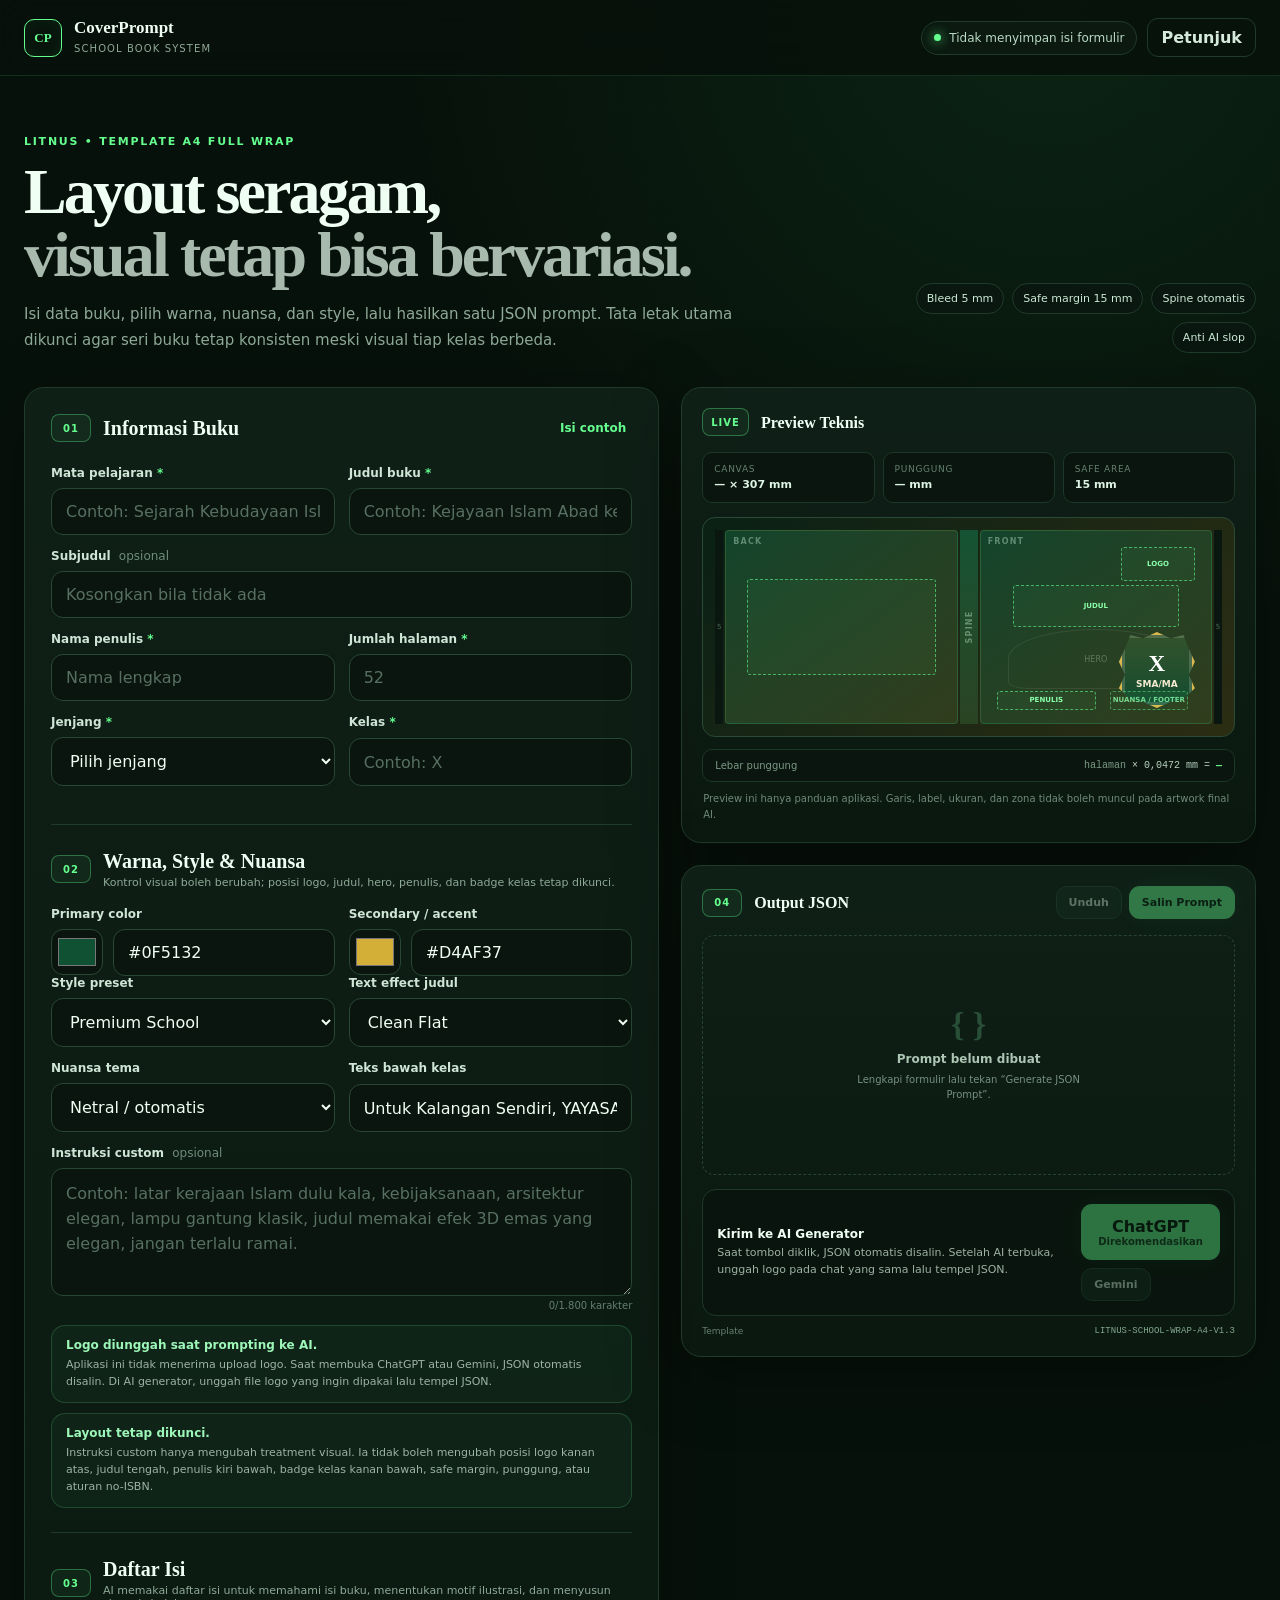
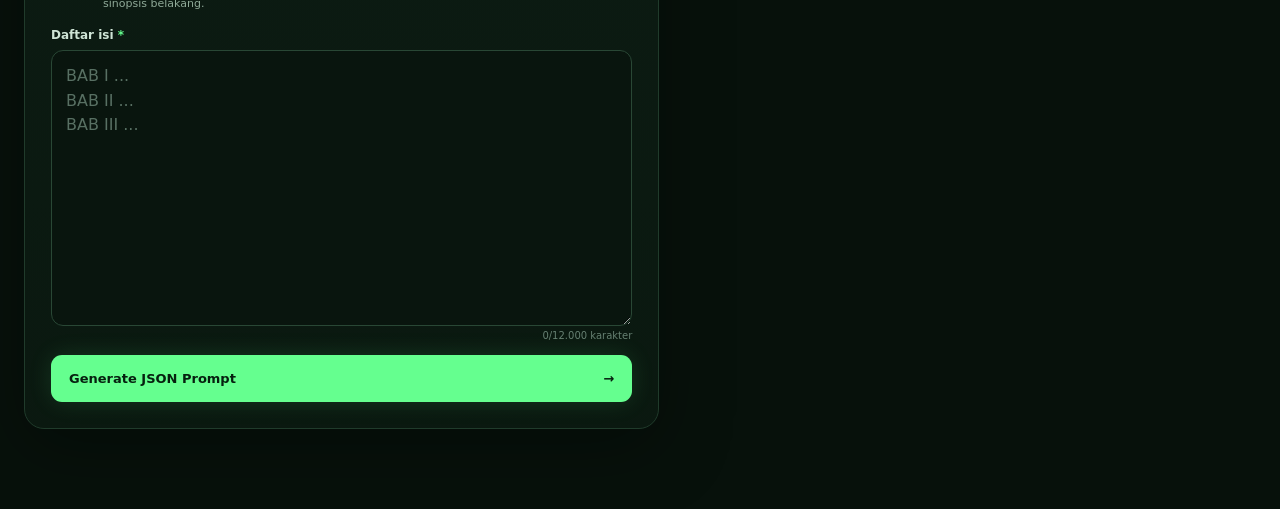
==== commit d8f41207: "new" ====
--- a/index.html
+++ b/index.html
@@ -2,7 +2,7 @@
 <html lang="id">
 <head>
   <meta charset="utf-8" />
-  <meta name="viewport" content="width=device-width,initial-scale=1" />
+  <meta name="viewport" content="width=device-width, initial-scale=1" />
   <meta name="theme-color" content="#07110b" />
   <meta name="description" content="Generator JSON prompt cover buku sekolah A4 full-wrap yang konsisten, modular, dan siap dipakai di ChatGPT atau Gemini." />
   <title>CoverPrompt — Generator Cover Buku Sekolah</title>
@@ -26,7 +26,7 @@
       <div>
         <span class="eyebrow">LITNUS • TEMPLATE A4 FULL WRAP</span>
         <h1>Layout seragam,<br><span>visual tetap bisa bervariasi.</span></h1>
-        <p>Isi data buku, pilih warna dan style, lalu hasilkan satu JSON prompt. Tata letak utama dikunci agar seri buku tetap konsisten meski visual tiap kelas berbeda.</p>
+        <p>Isi data buku, pilih warna, nuansa, dan style, lalu hasilkan satu JSON prompt. Tata letak utama dikunci agar seri buku tetap konsisten meski visual tiap kelas berbeda.</p>
       </div>
       <div class="hero-badges"><span>Bleed 5 mm</span><span>Safe margin 15 mm</span><span>Spine otomatis</span><span>Anti AI slop</span></div>
     </section>
@@ -37,7 +37,7 @@
         <form id="coverForm" novalidate>
           <div class="form-grid two">
             <label class="field"><span>Mata pelajaran <b>*</b></span><input name="subject" id="subject" placeholder="Contoh: Sejarah Kebudayaan Islam" required maxlength="120" /></label>
-            <label class="field"><span>Judul buku <b>*</b></span><input name="title" id="title" placeholder="Contoh: Sejarah Kebudayaan Islam" required maxlength="180" /></label>
+            <label class="field"><span>Judul buku <b>*</b></span><input name="title" id="title" placeholder="Contoh: Kejayaan Islam Abad ke 10" required maxlength="180" /></label>
           </div>
           <label class="field"><span>Subjudul <em>opsional</em></span><input name="subtitle" id="subtitle" placeholder="Kosongkan bila tidak ada" maxlength="220" /></label>
           <div class="form-grid two">
@@ -50,16 +50,21 @@
           </div>
 
           <div class="divider"></div>
-          <div class="section-title"><span class="step">02</span><div><h3>Warna & Style</h3><p>Kontrol visual boleh berubah; posisi logo, judul, hero, penulis, dan badge kelas tetap dikunci.</p></div></div>
+          <div class="section-title"><span class="step">02</span><div><h3>Warna, Style & Nuansa</h3><p>Kontrol visual boleh berubah; posisi logo, judul, hero, penulis, dan badge kelas tetap dikunci.</p></div></div>
           <div class="form-grid two color-grid">
             <label class="field"><span>Primary color</span><div class="color-control"><input type="color" id="primaryColor" name="primaryColor" value="#0F5132" /><input type="text" id="primaryHex" value="#0F5132" maxlength="7" aria-label="Primary hex" /></div></label>
             <label class="field"><span>Secondary / accent</span><div class="color-control"><input type="color" id="secondaryColor" name="secondaryColor" value="#D4AF37" /><input type="text" id="secondaryHex" value="#D4AF37" maxlength="7" aria-label="Secondary hex" /></div></label>
           </div>
           <div class="form-grid two">
             <label class="field"><span>Style preset</span><select name="stylePreset" id="stylePreset"><option value="premium_school">Premium School</option><option value="modern_islamic">Modern Islamic</option><option value="academic_clean">Academic Clean</option><option value="cinematic_education">Cinematic Educational</option><option value="soft_illustrated">Soft Illustrated</option></select></label>
+            <label class="field"><span>Text effect judul</span><select name="titleTextEffect" id="titleTextEffect"><option value="clean_flat">Clean Flat</option><option value="soft_emboss">Soft Emboss</option><option value="gold_3d">3D Gold</option><option value="glass_3d">3D Glass</option><option value="bold_outline">Bold Outline</option></select></label>
+          </div>
+          <div class="form-grid two">
+            <label class="field"><span>Nuansa tema</span><select name="moodPreset" id="moodPreset"><option value="none">Netral / otomatis</option><option value="cinta_indonesia">Cinta Indonesia</option><option value="islami_prestasi">Islami & Prestasi</option><option value="akademik_elegan">Akademik Elegan</option><option value="hangat_asrama">Hangat Asrama</option><option value="sejarah_kejayaan">Sejarah Kejayaan</option></select></label>
             <label class="field"><span>Teks bawah kelas</span><input name="footerText" id="footerText" value="Untuk Kalangan Sendiri, YAYASAN BMCI" maxlength="180" /></label>
           </div>
-          <label class="field"><span>Instruksi custom <em>opsional</em></span><textarea name="customInstruction" id="customInstruction" class="short-textarea" rows="4" maxlength="1800" placeholder="Contoh: penulis jangan memakai pill, gunakan ornamen geometris lebih tipis, suasana hangat, jangan tampilkan label Kurikulum Merdeka, atau arah visual lain yang diinginkan."></textarea><small class="counter"><span id="customCount">0</span>/1.800 karakter</small></label>
+          <label class="field"><span>Instruksi custom <em>opsional</em></span><textarea name="customInstruction" id="customInstruction" class="short-textarea" rows="4" maxlength="1800" placeholder="Contoh: latar kerajaan Islam dulu kala, kebijaksanaan, arsitektur elegan, lampu gantung klasik, judul memakai efek 3D emas yang elegan, jangan terlalu ramai."></textarea><small class="counter"><span id="customCount">0</span>/1.800 karakter</small></label>
+          <div class="notice"><strong>Logo diunggah saat prompting ke AI.</strong><p>Aplikasi ini tidak menerima upload logo. Saat membuka ChatGPT atau Gemini, JSON otomatis disalin. Di AI generator, unggah file logo yang ingin dipakai lalu tempel JSON.</p></div>
           <div class="notice"><strong>Layout tetap dikunci.</strong><p>Instruksi custom hanya mengubah treatment visual. Ia tidak boleh mengubah posisi logo kanan atas, judul tengah, penulis kiri bawah, badge kelas kanan bawah, safe margin, punggung, atau aturan no-ISBN.</p></div>
 
           <div class="divider"></div>
@@ -77,9 +82,9 @@
           <div class="spec-strip"><div><span>Canvas</span><strong id="canvasSize">— × 307 mm</strong></div><div><span>Punggung</span><strong id="spineSize">— mm</strong></div><div><span>Safe area</span><strong>15 mm</strong></div></div>
           <div class="wrap-preview" id="wrapPreview">
             <div class="bleed-tag">5</div>
-            <div class="cover back"><span>BACK</span><div class="safe-box synopsis">SINOPSIS</div></div>
+            <div class="cover back"><span>BACK</span><div class="safe-box synopsis"></div></div>
             <div class="spine" id="spinePreview"><span>SPINE</span></div>
-            <div class="cover front"><span>FRONT</span><div class="safe-box logo-zone">LOGO</div><div class="safe-box title-zone">JUDUL</div><div class="hero-zone">HERO</div><div class="safe-box author-zone">PENULIS</div><div class="class-medallion"><b id="classPreview">X</b><small id="levelPreview">SMA/MA</small></div></div>
+            <div class="cover front"><span>FRONT</span><div class="safe-box logo-zone">LOGO</div><div class="safe-box title-zone">JUDUL</div><div class="hero-zone">HERO</div><div class="safe-box author-zone">PENULIS</div><div class="class-medallion"><b id="classPreview">X</b><small id="levelPreview">SMA/MA</small></div><div class="safe-box footer-zone">NUANSA / FOOTER</div></div>
             <div class="bleed-tag">5</div>
           </div>
           <div class="formula"><span>Lebar punggung</span><code><span id="pagesFormula">halaman</span> × 0,0472 mm = <b id="formulaResult">—</b></code></div>
@@ -87,20 +92,20 @@
         </section>
 
         <section class="panel output-panel" id="outputPanel">
-          <div class="panel-head compact"><div><span class="step">04</span><h2>Output JSON</h2></div><div class="output-actions"><button class="btn btn-soft" id="downloadBtn" type="button" disabled>Unduh</button><button class="btn btn-primary small" id="copyBtn" type="button" disabled>Salin JSON</button></div></div>
-          <div class="empty-output" id="emptyOutput"><span>{ }</span><strong>JSON belum dibuat</strong><p>Lengkapi formulir lalu tekan “Generate JSON Prompt”.</p></div>
+          <div class="panel-head compact"><div><span class="step">04</span><h2>Output JSON</h2></div><div class="output-actions"><button class="btn btn-soft" id="downloadBtn" type="button" disabled>Unduh</button><button class="btn btn-primary small" id="copyBtn" type="button" disabled>Salin Prompt</button></div></div>
+          <div class="empty-output" id="emptyOutput"><span>{ }</span><strong>Prompt belum dibuat</strong><p>Lengkapi formulir lalu tekan “Generate JSON Prompt”.</p></div>
           <pre id="jsonOutput" tabindex="0" hidden></pre>
           <div class="ai-launch-card">
             <div><strong>Kirim ke AI Generator</strong><p>Saat tombol diklik, JSON otomatis disalin. Setelah AI terbuka, unggah logo pada chat yang sama lalu tempel JSON.</p></div>
             <div class="ai-actions"><button class="btn btn-primary" id="chatgptBtn" type="button" disabled>ChatGPT <span>Direkomendasikan</span></button><button class="btn btn-soft" id="geminiBtn" type="button" disabled>Gemini</button></div>
           </div>
-          <div class="output-foot"><span>Template</span><code>LITNUS-SCHOOL-WRAP-A4-V1.2</code></div>
+          <div class="output-foot"><span>Template</span><code>LITNUS-SCHOOL-WRAP-A4-V1.3</code></div>
         </section>
       </aside>
     </div>
   </main>
 
-  <dialog id="helpDialog" class="help-dialog"><form method="dialog" class="dialog-card"><div class="dialog-head"><div><span class="eyebrow">PETUNJUK SINGKAT</span><h2>Dari data buku ke cover AI</h2></div><button class="icon-btn" value="close">×</button></div><ol class="steps-list"><li><span>1</span><div><strong>Isi informasi buku</strong><p>Masukkan judul, penulis, halaman, jenjang, kelas, dan daftar isi.</p></div></li><li><span>2</span><div><strong>Pilih warna & style</strong><p>Atur primary, secondary, preset, teks bawah badge kelas, serta instruksi custom bila diperlukan.</p></div></li><li><span>3</span><div><strong>Generate JSON</strong><p>Spine, ukuran kanvas, layout lock, sinopsis, dan negative prompt disusun otomatis.</p></div></li><li><span>4</span><div><strong>Buka ChatGPT</strong><p>Klik ChatGPT atau Gemini. JSON otomatis disalin sebelum tab AI dibuka.</p></div></li><li><span>5</span><div><strong>Unggah logo di AI</strong><p>Logo tidak diunggah di aplikasi ini. Lampirkan logo langsung pada chat AI yang sama, lalu tempel JSON.</p></div></li></ol><div class="privacy-box"><strong>Tidak ada database.</strong><p>Aplikasi hanya memproses form secara stateless untuk menyusun prompt.</p></div><button class="btn btn-primary full" value="close">Mengerti</button></form></dialog>
+  <dialog id="helpDialog" class="help-dialog"><form method="dialog" class="dialog-card"><div class="dialog-head"><div><span class="eyebrow">PETUNJUK SINGKAT</span><h2>Dari data buku ke cover AI</h2></div><button class="icon-btn" value="close">×</button></div><ol class="steps-list"><li><span>1</span><div><strong>Isi informasi buku</strong><p>Masukkan judul, penulis, halaman, jenjang, kelas, dan daftar isi.</p></div></li><li><span>2</span><div><strong>Pilih warna, style, dan nuansa</strong><p>Atur primary, secondary, style preset, text effect judul, nuansa tema, teks bawah kelas, serta instruksi custom bila diperlukan.</p></div></li><li><span>3</span><div><strong>Generate JSON</strong><p>Spine, ukuran kanvas, layout lock, sinopsis, dan negative prompt disusun otomatis.</p></div></li><li><span>4</span><div><strong>Buka ChatGPT</strong><p>Klik ChatGPT atau Gemini. JSON otomatis disalin sebelum tab AI dibuka.</p></div></li><li><span>5</span><div><strong>Unggah logo di AI</strong><p>Logo tidak diunggah di aplikasi ini. Lampirkan logo langsung pada chat AI yang sama, lalu tempel JSON.</p></div></li></ol><div class="privacy-box"><strong>Tidak ada database.</strong><p>Aplikasi hanya memproses form secara stateless untuk menyusun prompt.</p></div><button class="btn btn-primary full" value="close">Mengerti</button></form></dialog>
   <div id="toast" class="toast" role="status" aria-live="polite"></div>
   <script src="/app.js" defer></script>
 </body>
--- a/styles.css
+++ b/styles.css
@@ -1,15 +1,33 @@
 :root{
-  --bg:#061109;--panel:#0d1b13;--panel2:#102219;--line:#21402d;--text:#effff3;--muted:#8da997;
-  --neon:#65ff8f;--neon2:#2bea68;--soft:#173224;--danger:#ff7b88;--shadow:0 18px 70px rgba(0,0,0,.34);
-  --preview-primary:#0F5132;--preview-secondary:#D4AF37;--spine:18px
+  --bg:#07110b;--bg2:#0a1710;--panel:#0d1b13;--panel2:#102119;--line:#203b2b;--text:#effff3;--muted:#8faa98;
+  --neon:#65ff8f;--neon2:#24e763;--soft:#173023;--danger:#ff7a85;--shadow:0 18px 70px rgba(0,0,0,.34);
+  --primary:#0F5132;--secondary:#D4AF37;
 }
-*{box-sizing:border-box}html{scroll-behavior:smooth}body{margin:0;min-height:100vh;background:radial-gradient(circle at 83% 0%,rgba(101,255,143,.08),transparent 28%),var(--bg);color:var(--text);font-family:Inter,system-ui,-apple-system,Segoe UI,sans-serif}.bg-grid{position:fixed;inset:0;pointer-events:none;opacity:.15;background-image:linear-gradient(rgba(101,255,143,.07) 1px,transparent 1px),linear-gradient(90deg,rgba(101,255,143,.07) 1px,transparent 1px);background-size:36px 36px;mask-image:linear-gradient(to bottom,#000,transparent 72%)}button,input,select,textarea{font:inherit}.topbar{height:76px;border-bottom:1px solid rgba(101,255,143,.13);display:flex;align-items:center;justify-content:space-between;padding:0 max(24px,calc((100vw - 1440px)/2));position:sticky;top:0;background:rgba(6,17,9,.88);backdrop-filter:blur(16px);z-index:10}.brand{display:flex;align-items:center;gap:12px;color:var(--text);text-decoration:none}.brand-mark{width:38px;height:38px;border:1px solid var(--neon);display:grid;place-items:center;color:var(--neon);font:700 13px/1 Space Grotesk;border-radius:10px;box-shadow:inset 0 0 22px rgba(101,255,143,.08)}.brand strong{display:block;font:700 17px/1.1 Space Grotesk}.brand small{color:var(--muted);font-size:10px;letter-spacing:.11em;text-transform:uppercase}.top-actions{display:flex;align-items:center;gap:10px}.privacy-pill{font-size:12px;color:#bddbc6;display:flex;align-items:center;gap:8px;border:1px solid var(--line);padding:9px 12px;border-radius:999px;background:rgba(13,27,19,.75)}.dot{width:7px;height:7px;border-radius:50%;background:var(--neon);box-shadow:0 0 12px var(--neon)}
-.shell{max-width:1440px;margin:0 auto;padding:54px 24px 80px;position:relative}.hero-copy{display:flex;justify-content:space-between;gap:32px;align-items:flex-end;margin-bottom:34px}.eyebrow{color:var(--neon);font-size:11px;font-weight:800;letter-spacing:.16em}.hero-copy h1{font:700 clamp(36px,5vw,64px)/.98 Space Grotesk;margin:12px 0 16px;letter-spacing:-.045em}.hero-copy h1 span{color:#a6b8ac}.hero-copy p{max-width:760px;color:var(--muted);font-size:15px;line-height:1.7;margin:0}.hero-badges{max-width:360px;display:flex;gap:8px;flex-wrap:wrap;justify-content:flex-end}.hero-badges span{font-size:11px;color:#cce9d5;border:1px solid var(--line);border-radius:999px;padding:8px 10px;background:#0a1710}
-.workspace{display:grid;grid-template-columns:minmax(0,1.05fr) minmax(420px,.95fr);gap:22px;align-items:start}.right-column{display:grid;gap:22px;position:sticky;top:98px}.panel{background:linear-gradient(180deg,rgba(16,33,25,.94),rgba(11,25,17,.96));border:1px solid var(--line);border-radius:20px;box-shadow:var(--shadow);overflow:hidden}.form-panel{padding:26px}.spec-panel,.output-panel{padding:20px}.panel-head{display:flex;justify-content:space-between;align-items:center;margin-bottom:24px}.panel-head>div:first-child,.section-title{display:flex;align-items:center;gap:12px}.panel-head h2,.section-title h3{margin:0;font:700 20px/1.2 Space Grotesk}.panel-head.compact{margin-bottom:16px}.panel-head.compact h2{font-size:16px}.step{display:inline-grid;place-items:center;min-width:40px;height:28px;padding:0 8px;border:1px solid rgba(101,255,143,.35);border-radius:8px;color:var(--neon);font-size:10px;font-weight:800;letter-spacing:.1em;background:rgba(101,255,143,.05)}.text-btn{border:0;background:transparent;color:var(--neon);cursor:pointer;font-weight:700;font-size:12px}.section-title{margin-bottom:18px}.section-title p{margin:3px 0 0;color:var(--muted);font-size:11px;line-height:1.5}.divider{height:1px;background:var(--line);margin:24px 0}
-.form-grid{display:grid;gap:14px}.form-grid.two{grid-template-columns:1fr 1fr}.field{display:grid;gap:8px;margin-bottom:14px}.field>span{font-size:12px;font-weight:700;color:#cfe5d6}.field b{color:var(--neon)}.field em{font-style:normal;color:#6e8c78;font-weight:500;margin-left:4px}.field input,.field select,.field textarea{width:100%;border:1px solid #294735;background:#09150e;color:var(--text);border-radius:12px;padding:13px 14px;outline:none;transition:.18s}.field textarea{resize:vertical;line-height:1.55;min-height:190px}.field textarea.short-textarea{min-height:110px}.field input:focus,.field select:focus,.field textarea:focus{border-color:var(--neon2);box-shadow:0 0 0 3px rgba(101,255,143,.08)}.field input::placeholder,.field textarea::placeholder{color:#577063}.counter{text-align:right;color:#668072;font-size:10px;margin-top:-4px}.color-control{display:grid;grid-template-columns:52px 1fr;gap:9px}.color-control input[type=color]{padding:4px;height:46px;cursor:pointer}.color-control input[type=text]{font-family:ui-monospace,SFMono-Regular,Menlo,monospace;letter-spacing:.03em}.notice,.ai-launch-card,.privacy-box{border:1px solid rgba(101,255,143,.24);background:rgba(101,255,143,.035);padding:13px 14px;border-radius:13px}.notice strong,.ai-launch-card strong,.privacy-box strong{font-size:11px;color:var(--neon)}.notice p,.ai-launch-card p,.privacy-box p{margin:5px 0 0;color:#9cb2a3;font-size:10px;line-height:1.55}.form-error{border:1px solid rgba(255,122,133,.35);background:rgba(255,122,133,.06);color:#ffc2c7;border-radius:12px;padding:11px 13px;font-size:11px;line-height:1.5;margin:8px 0 12px}
+*{box-sizing:border-box}
+html{scroll-behavior:smooth}
+body{margin:0;background:radial-gradient(circle at 82% 0%,rgba(61,255,120,.08),transparent 28%),var(--bg);color:var(--text);font-family:Inter,system-ui,-apple-system,Segoe UI,sans-serif;min-height:100vh}
+.bg-grid{position:fixed;inset:0;pointer-events:none;opacity:.16;background-image:linear-gradient(rgba(101,255,143,.08) 1px,transparent 1px),linear-gradient(90deg,rgba(101,255,143,.08) 1px,transparent 1px);background-size:36px 36px;mask-image:linear-gradient(to bottom,#000,transparent 72%)}
+button,input,select,textarea{font:inherit}
+.topbar{height:76px;border-bottom:1px solid rgba(101,255,143,.13);display:flex;align-items:center;justify-content:space-between;padding:0 max(24px,calc((100vw - 1440px)/2));position:sticky;top:0;background:rgba(7,17,11,.86);backdrop-filter:blur(16px);z-index:10}
+.brand{display:flex;align-items:center;gap:12px;color:var(--text);text-decoration:none}.brand-mark{width:38px;height:38px;border:1px solid var(--neon);display:grid;place-items:center;color:var(--neon);font:700 13px/1 Space Grotesk;border-radius:10px;box-shadow:inset 0 0 22px rgba(101,255,143,.08)}.brand strong{display:block;font:700 17px/1.1 Space Grotesk}.brand small{color:var(--muted);font-size:10px;letter-spacing:.11em;text-transform:uppercase}
+.top-actions{display:flex;align-items:center;gap:10px}.privacy-pill{font-size:12px;color:#b9d9c4;display:flex;align-items:center;gap:8px;border:1px solid var(--line);padding:9px 12px;border-radius:999px;background:rgba(13,27,19,.75)}.dot{width:7px;height:7px;border-radius:50%;background:var(--neon);box-shadow:0 0 12px var(--neon)}
+.shell{max-width:1440px;margin:0 auto;padding:54px 24px 80px;position:relative}
+.hero-copy{display:flex;justify-content:space-between;gap:32px;align-items:flex-end;margin-bottom:34px}.eyebrow{color:var(--neon);font-size:11px;font-weight:800;letter-spacing:.16em}.hero-copy h1{font:700 clamp(36px,5vw,64px)/.98 Space Grotesk;margin:12px 0 16px;letter-spacing:-.045em}.hero-copy h1 span{color:#a8b9ae}.hero-copy p{max-width:760px;color:var(--muted);font-size:15px;line-height:1.7;margin:0}.hero-badges{max-width:360px;display:flex;gap:8px;flex-wrap:wrap;justify-content:flex-end}.hero-badges span{font-size:11px;color:#cce9d5;border:1px solid var(--line);border-radius:999px;padding:8px 10px;background:#0a1710}
+.workspace{display:grid;grid-template-columns:minmax(0,1.05fr) minmax(420px,.95fr);gap:22px;align-items:start}.right-column{display:grid;gap:22px;position:sticky;top:98px}
+.panel{background:linear-gradient(180deg,rgba(16,33,25,.92),rgba(11,25,17,.94));border:1px solid var(--line);border-radius:20px;box-shadow:var(--shadow);overflow:hidden}.form-panel{padding:26px}.panel-head{display:flex;justify-content:space-between;align-items:center;margin-bottom:24px}.panel-head>div:first-child,.section-title{display:flex;align-items:center;gap:12px}.panel-head h2,.section-title h3{margin:0;font:700 20px/1.2 Space Grotesk}.step{display:inline-grid;place-items:center;min-width:40px;height:28px;padding:0 8px;border:1px solid rgba(101,255,143,.35);border-radius:8px;color:var(--neon);font-size:10px;font-weight:800;letter-spacing:.1em;background:rgba(101,255,143,.05)}.text-btn{border:0;background:transparent;color:var(--neon);cursor:pointer;font-weight:700;font-size:12px}
+.form-grid{display:grid;gap:14px}.form-grid.two{grid-template-columns:1fr 1fr}.field{display:grid;gap:8px;margin-bottom:14px}.field>span{font-size:12px;font-weight:700;color:#cfe5d6}.field b{color:var(--neon)}.field em{font-style:normal;color:#6f8d7a;font-weight:500;margin-left:4px}.field input,.field select,.field textarea{width:100%;border:1px solid #294735;background:#09150e;color:var(--text);border-radius:12px;padding:13px 14px;outline:none;transition:.18s}.field textarea{resize:vertical;line-height:1.55;min-height:190px}.short-textarea{min-height:120px!important}.field input:focus,.field select:focus,.field textarea:focus{border-color:var(--neon2);box-shadow:0 0 0 3px rgba(101,255,143,.08)}.field input::placeholder,.field textarea::placeholder{color:#587063}.counter{text-align:right;color:#668072;font-size:10px;margin-top:-4px}
+.color-grid .field{margin-bottom:0}.color-control{display:grid;grid-template-columns:52px 1fr;gap:10px}.color-control input[type=color]{padding:4px;height:46px;border-radius:12px;background:#09150e;border:1px solid #294735}.color-control input[type=text]{text-transform:uppercase}
+.divider{height:1px;background:var(--line);margin:24px 0}.section-title{margin-bottom:18px}.section-title p{margin:3px 0 0;color:var(--muted);font-size:11px}
+.notice{border:1px solid rgba(101,255,143,.18);background:rgba(101,255,143,.04);padding:12px 14px;border-radius:14px;margin:10px 0 0}.notice strong{display:block;color:#9df7b8;font-size:12px;margin-bottom:4px}.notice p{margin:0;color:#9eb3a4;font-size:11px;line-height:1.55}
 .btn{border:1px solid transparent;border-radius:11px;cursor:pointer;font-weight:800;transition:.18s}.btn:disabled{opacity:.4;cursor:not-allowed}.btn-primary{background:var(--neon);color:#06200f;padding:12px 16px;box-shadow:0 0 24px rgba(101,255,143,.12)}.btn-primary:hover:not(:disabled){background:#8dffaa;transform:translateY(-1px)}.btn-ghost{background:transparent;color:#d6eadc;border-color:var(--line);padding:9px 13px}.btn-soft{background:#173023;color:#d6f3de;border-color:#2b513a;padding:9px 12px;font-size:11px}.btn.small{padding:9px 12px;font-size:11px}.btn.full{width:100%}.generate{width:100%;display:flex;justify-content:space-between;align-items:center;padding:15px 17px;margin-top:8px;font-size:13px}
-.spec-strip{display:grid;grid-template-columns:repeat(3,1fr);gap:8px;margin-bottom:14px}.spec-strip>div{padding:11px;background:#09150e;border:1px solid #1d3828;border-radius:10px;display:grid;gap:4px}.spec-strip span{font-size:9px;text-transform:uppercase;letter-spacing:.08em;color:#668072}.spec-strip strong{font-size:11px;color:#ddf3e3}.wrap-preview{height:220px;border:1px solid #2a4a36;background:#07110b;border-radius:13px;padding:12px;display:grid;grid-template-columns:8px 1fr var(--spine) 1fr 8px;gap:2px;overflow:hidden}.cover{position:relative;border:1px solid rgba(101,255,143,.16);background:linear-gradient(145deg,color-mix(in srgb,var(--preview-primary) 65%,#183226),#0d2418);border-radius:4px;overflow:hidden}.cover.front:after{content:"";position:absolute;left:-20%;right:-20%;bottom:-45%;height:70%;background:radial-gradient(circle at 60% 20%,color-mix(in srgb,var(--preview-secondary) 55%,transparent),transparent 58%);opacity:.75}.cover>span,.spine>span{position:absolute;font-size:8px;letter-spacing:.15em;color:rgba(222,255,232,.38);font-weight:800}.cover>span{left:7px;top:6px}.spine{position:relative;background:linear-gradient(180deg,var(--preview-primary),color-mix(in srgb,var(--preview-primary) 60%,#07110b));min-width:8px}.spine>span{left:50%;top:50%;transform:translate(-50%,-50%) rotate(-90deg);white-space:nowrap}.safe-box{position:absolute;border:1px dashed rgba(101,255,143,.58);background:rgba(101,255,143,.045);color:#8cffaa;font-size:7px;font-weight:800;display:grid;place-items:center;border-radius:3px;z-index:2}.synopsis{left:9%;right:9%;top:25%;bottom:25%}.logo-zone{right:7%;top:8%;width:32%;height:18%}.title-zone{left:14%;right:14%;top:28%;height:22%}.hero-zone{position:absolute;left:12%;right:12%;top:52%;bottom:17%;border:1px solid rgba(255,255,255,.08);border-radius:50% 50% 12% 12%;display:grid;place-items:center;color:rgba(255,255,255,.28);font-size:8px;z-index:2}.author-zone{left:7%;bottom:6%;width:43%;height:10%}.bleed-tag{display:grid;place-items:center;color:#4d6c58;font-size:7px;background:#0a1710}.class-medallion{position:absolute;right:6%;bottom:5%;width:72px;height:72px;z-index:3;display:flex;flex-direction:column;align-items:center;justify-content:center;text-align:center;color:#fff;background:var(--preview-primary);border:3px solid var(--preview-secondary);clip-path:polygon(50% 0%,61% 13%,78% 8%,82% 25%,100% 32%,90% 48%,100% 64%,82% 72%,78% 91%,60% 86%,50% 100%,39% 86%,21% 91%,18% 72%,0 64%,10% 48%,0 32%,18% 25%,22% 8%,39% 13%);filter:drop-shadow(0 4px 4px rgba(0,0,0,.35))}.class-medallion b{font:700 22px/1 Space Grotesk}.class-medallion small{font-size:6px;font-weight:700;margin-top:2px;max-width:44px}.formula{margin-top:12px;padding:10px 12px;border-radius:10px;border:1px solid #1c3827;background:#09150e;display:flex;justify-content:space-between;align-items:center;gap:10px}.formula span{font-size:10px;color:#7c9a85}.formula code{font-size:10px;color:#bad2c1}.formula b{color:var(--neon)}.micro-note{font-size:10px;line-height:1.55;color:#708b79;margin:9px 1px 0}
-.output-actions,.ai-actions{display:flex;gap:7px;flex-wrap:wrap}.empty-output{min-height:230px;border:1px dashed #284332;border-radius:12px;display:grid;place-items:center;align-content:center;text-align:center;padding:24px;color:#789083}.empty-output>span{font:700 34px/1 Space Grotesk;color:#294f38}.empty-output strong{margin-top:10px;color:#adc6b4;font-size:12px}.empty-output p{margin:6px 0 0;font-size:10px;max-width:260px;line-height:1.5}#jsonOutput{margin:0;max-height:440px;overflow:auto;background:#061009;border:1px solid #1d3828;border-radius:12px;padding:14px;color:#c7f8d2;font:10.5px/1.62 ui-monospace,SFMono-Regular,Menlo,monospace;white-space:pre-wrap;word-break:break-word}.ai-launch-card{margin-top:12px}.ai-actions{margin-top:11px}.ai-actions .btn-primary span{display:inline-block;margin-left:6px;padding:3px 6px;border-radius:999px;background:rgba(6,32,15,.12);font-size:8px;vertical-align:1px}.output-foot{display:flex;justify-content:space-between;margin-top:10px;color:#678071;font-size:9px}.output-foot code{color:#84a98f}
-.help-dialog{border:0;padding:0;background:transparent;color:var(--text);width:min(620px,calc(100vw - 28px))}.help-dialog::backdrop{background:rgba(0,0,0,.72);backdrop-filter:blur(5px)}.dialog-card{background:#0b1911;border:1px solid #2b4e38;border-radius:20px;padding:24px;box-shadow:var(--shadow)}.dialog-head{display:flex;justify-content:space-between;gap:20px}.dialog-head h2{font:700 25px/1.2 Space Grotesk;margin:6px 0 0}.icon-btn{border:1px solid var(--line);background:#102119;color:#d5ebdc;width:36px;height:36px;border-radius:10px;cursor:pointer;font-size:21px}.steps-list{list-style:none;margin:22px 0;padding:0;display:grid;gap:10px}.steps-list li{display:flex;gap:12px;border:1px solid #1e3828;background:#08140d;border-radius:12px;padding:12px}.steps-list li>span{width:26px;height:26px;display:grid;place-items:center;border-radius:8px;background:#183522;color:var(--neon);font-weight:800;font-size:11px}.steps-list strong{font-size:12px}.steps-list p{margin:3px 0 0;color:var(--muted);font-size:10px;line-height:1.5}.toast{position:fixed;left:50%;bottom:26px;transform:translate(-50%,20px);opacity:0;pointer-events:none;padding:10px 14px;border-radius:10px;background:#dfffe7;color:#092312;font-weight:800;font-size:11px;transition:.22s;z-index:99}.toast.show{opacity:1;transform:translate(-50%,0)}
-@media(max-width:1000px){.workspace{grid-template-columns:1fr}.right-column{position:static}.hero-copy{align-items:flex-start;flex-direction:column}.hero-badges{justify-content:flex-start}.privacy-pill{display:none}}
-@media(max-width:640px){.topbar{height:66px;padding:0 16px}.shell{padding:34px 14px 60px}.hero-copy h1{font-size:38px}.form-panel,.spec-panel,.output-panel{padding:17px}.form-grid.two{grid-template-columns:1fr}.spec-strip{grid-template-columns:1fr}.wrap-preview{height:185px}.class-medallion{width:58px;height:58px}.class-medallion b{font-size:18px}.panel-head{gap:10px}.top-actions .btn{padding:8px 10px}}
+.micro-note{font-size:10px;line-height:1.55;color:#708b79;margin:9px 1px 0}.form-error{border:1px solid rgba(255,122,133,.35);background:rgba(255,122,133,.06);color:#ffc2c7;border-radius:12px;padding:11px 13px;font-size:11px;line-height:1.5;margin:8px 0 12px}
+.spec-panel,.output-panel{padding:20px}.panel-head.compact{margin-bottom:16px}.panel-head.compact h2{font-size:16px}.spec-strip{display:grid;grid-template-columns:repeat(3,1fr);gap:8px;margin-bottom:14px}.spec-strip>div{padding:11px;background:#09150e;border:1px solid #1d3828;border-radius:10px;display:grid;gap:4px}.spec-strip span{font-size:9px;text-transform:uppercase;letter-spacing:.08em;color:#668072}.spec-strip strong{font-size:11px;color:#ddf3e3}
+.wrap-preview{height:220px;border:1px solid #2a4a36;background:linear-gradient(135deg,color-mix(in srgb,var(--primary) 24%, #07110b) 0%, color-mix(in srgb,var(--secondary) 18%, #07110b) 100%);border-radius:13px;padding:12px;display:grid;grid-template-columns:8px 1fr var(--spine,18px) 1fr 8px;gap:2px;position:relative;overflow:hidden}.cover{position:relative;border:1px solid rgba(101,255,143,.16);background:linear-gradient(145deg,color-mix(in srgb,var(--primary) 55%, #153523),color-mix(in srgb,var(--secondary) 18%, #0c2417));border-radius:4px;overflow:hidden}.cover>span,.spine>span{position:absolute;font-size:8px;letter-spacing:.15em;color:rgba(222,255,232,.38);font-weight:800}.cover>span{left:7px;top:6px}.spine{position:relative;background:linear-gradient(180deg,color-mix(in srgb,var(--primary) 78%, #245d39),color-mix(in srgb,var(--secondary) 12%, #123520));min-width:8px}.spine>span{left:50%;top:50%;transform:translate(-50%,-50%) rotate(-90deg);white-space:nowrap}.safe-box{position:absolute;border:1px dashed rgba(101,255,143,.58);background:rgba(101,255,143,.045);color:#8cffaa;font-size:7px;font-weight:800;display:grid;place-items:center;border-radius:3px}.synopsis{left:9%;right:9%;top:25%;bottom:25%}.logo-zone{right:7%;top:8%;width:32%;height:18%}.title-zone{left:14%;right:14%;top:28%;height:22%}.hero-zone{position:absolute;left:12%;right:12%;top:51%;bottom:18%;border:1px solid rgba(255,255,255,.08);border-radius:50% 50% 12% 12%;display:grid;place-items:center;color:rgba(255,255,255,.28);font-size:8px}.author-zone{left:7%;bottom:7%;width:43%;height:10%}.footer-zone{right:10%;bottom:7%;width:34%;height:10%;opacity:.8}.class-medallion{position:absolute;right:7%;bottom:8%;width:76px;height:76px;clip-path:polygon(50% 0%,68% 8%,85% 4%,92% 22%,100% 39%,92% 56%,100% 74%,84% 89%,68% 92%,50% 100%,32% 92%,16% 89%,0% 74%,8% 56%,0% 39%,8% 22%,15% 4%,32% 8%);background:linear-gradient(180deg,color-mix(in srgb,var(--secondary) 20%, #0b3b28),color-mix(in srgb,var(--primary) 82%, #0b3b28));border:3px solid color-mix(in srgb,var(--secondary) 88%, #fff);box-shadow:0 12px 30px rgba(0,0,0,.28), inset 0 0 0 3px rgba(255,255,255,.16);display:flex;flex-direction:column;justify-content:center;align-items:center;text-align:center;color:#fff;padding:10px}.class-medallion b{font:800 23px/1 Space Grotesk}.class-medallion small{font-size:9px;font-weight:700;color:#f4ead0;margin-top:4px}.bleed-tag{display:grid;place-items:center;color:#4d6c58;font-size:7px;background:#0a1710}
+.formula{margin-top:12px;padding:10px 12px;border-radius:10px;border:1px solid #1c3827;background:#09150e;display:flex;justify-content:space-between;align-items:center;gap:10px}.formula span{font-size:10px;color:#7c9a85}.formula code{font-size:10px;color:#bad2c1}.formula b{color:var(--neon)}
+.output-actions{display:flex;gap:7px}.empty-output{min-height:240px;border:1px dashed #284332;border-radius:12px;display:grid;place-items:center;align-content:center;text-align:center;padding:24px;color:#789083}.empty-output>span{font:700 34px/1 Space Grotesk;color:#294f38}.empty-output strong{margin-top:10px;color:#adc6b4;font-size:12px}.empty-output p{margin:6px 0 0;font-size:10px;max-width:260px;line-height:1.5}#jsonOutput{margin:0;max-height:480px;overflow:auto;background:#061009;border:1px solid #1d3828;border-radius:12px;padding:14px;color:#c7f8d2;font:10.5px/1.62 ui-monospace,SFMono-Regular,Menlo,monospace;white-space:pre-wrap;word-break:break-word}
+.ai-launch-card{margin-top:14px;border:1px solid #1e3828;background:#08140d;border-radius:14px;padding:14px;display:flex;justify-content:space-between;gap:16px;align-items:center}.ai-launch-card strong{display:block;font-size:12px;margin-bottom:4px}.ai-launch-card p{margin:0;color:#9db1a3;font-size:11px;line-height:1.5}.ai-actions{display:flex;gap:8px;flex-wrap:wrap}.ai-actions .btn span{display:block;font-size:10px;opacity:.8;font-weight:700}
+.output-foot{display:flex;justify-content:space-between;margin-top:10px;color:#678071;font-size:9px}.output-foot code{color:#84a98f}
+.help-dialog{border:0;padding:0;background:transparent;color:var(--text);width:min(620px,calc(100vw - 28px))}.help-dialog::backdrop{background:rgba(0,0,0,.72);backdrop-filter:blur(5px)}.dialog-card{background:#0b1911;border:1px solid #2b4e38;border-radius:20px;padding:24px;box-shadow:var(--shadow)}.dialog-head{display:flex;justify-content:space-between;gap:20px}.dialog-head h2{font:700 25px/1.2 Space Grotesk;margin:6px 0 0}.icon-btn{border:1px solid var(--line);background:#102119;color:#d5ebdc;width:36px;height:36px;border-radius:10px;cursor:pointer;font-size:21px}.steps-list{list-style:none;margin:22px 0;padding:0;display:grid;gap:10px}.steps-list li{display:flex;gap:12px;border:1px solid #1e3828;background:#08140d;border-radius:12px;padding:12px}.steps-list li>span{width:26px;height:26px;display:grid;place-items:center;border-radius:8px;background:#183522;color:var(--neon);font-weight:800;font-size:11px}.steps-list strong{font-size:12px}.steps-list p{margin:3px 0 0;color:var(--muted);font-size:10px;line-height:1.5}.privacy-box{border:1px solid rgba(101,255,143,.25);background:rgba(101,255,143,.04);padding:12px;border-radius:12px;margin-bottom:14px}.privacy-box strong{font-size:11px;color:var(--neon)}.privacy-box p{margin:4px 0 0;color:#9eb3a4;font-size:10px;line-height:1.5}
+.toast{position:fixed;left:50%;bottom:26px;transform:translate(-50%,20px);opacity:0;pointer-events:none;padding:10px 14px;border-radius:10px;background:#dfffe7;color:#092312;font-weight:800;font-size:11px;transition:.22s;z-index:99}.toast.show{opacity:1;transform:translate(-50%,0)}
+@media(max-width:1000px){.workspace{grid-template-columns:1fr}.right-column{position:static}.hero-copy{align-items:flex-start;flex-direction:column}.hero-badges{justify-content:flex-start}.privacy-pill{display:none}.ai-launch-card{flex-direction:column;align-items:flex-start}}
+@media(max-width:640px){.topbar{height:66px;padding:0 16px}.shell{padding:34px 14px 60px}.hero-copy h1{font-size:38px}.form-panel,.spec-panel,.output-panel{padding:17px}.form-grid.two{grid-template-columns:1fr}.top-actions .btn{padding:8px 10px}.spec-strip{grid-template-columns:1fr}.wrap-preview{height:180px}.panel-head{gap:10px}.output-actions{flex-wrap:wrap;justify-content:flex-end}.class-medallion{width:62px;height:62px}.class-medallion b{font-size:18px}}
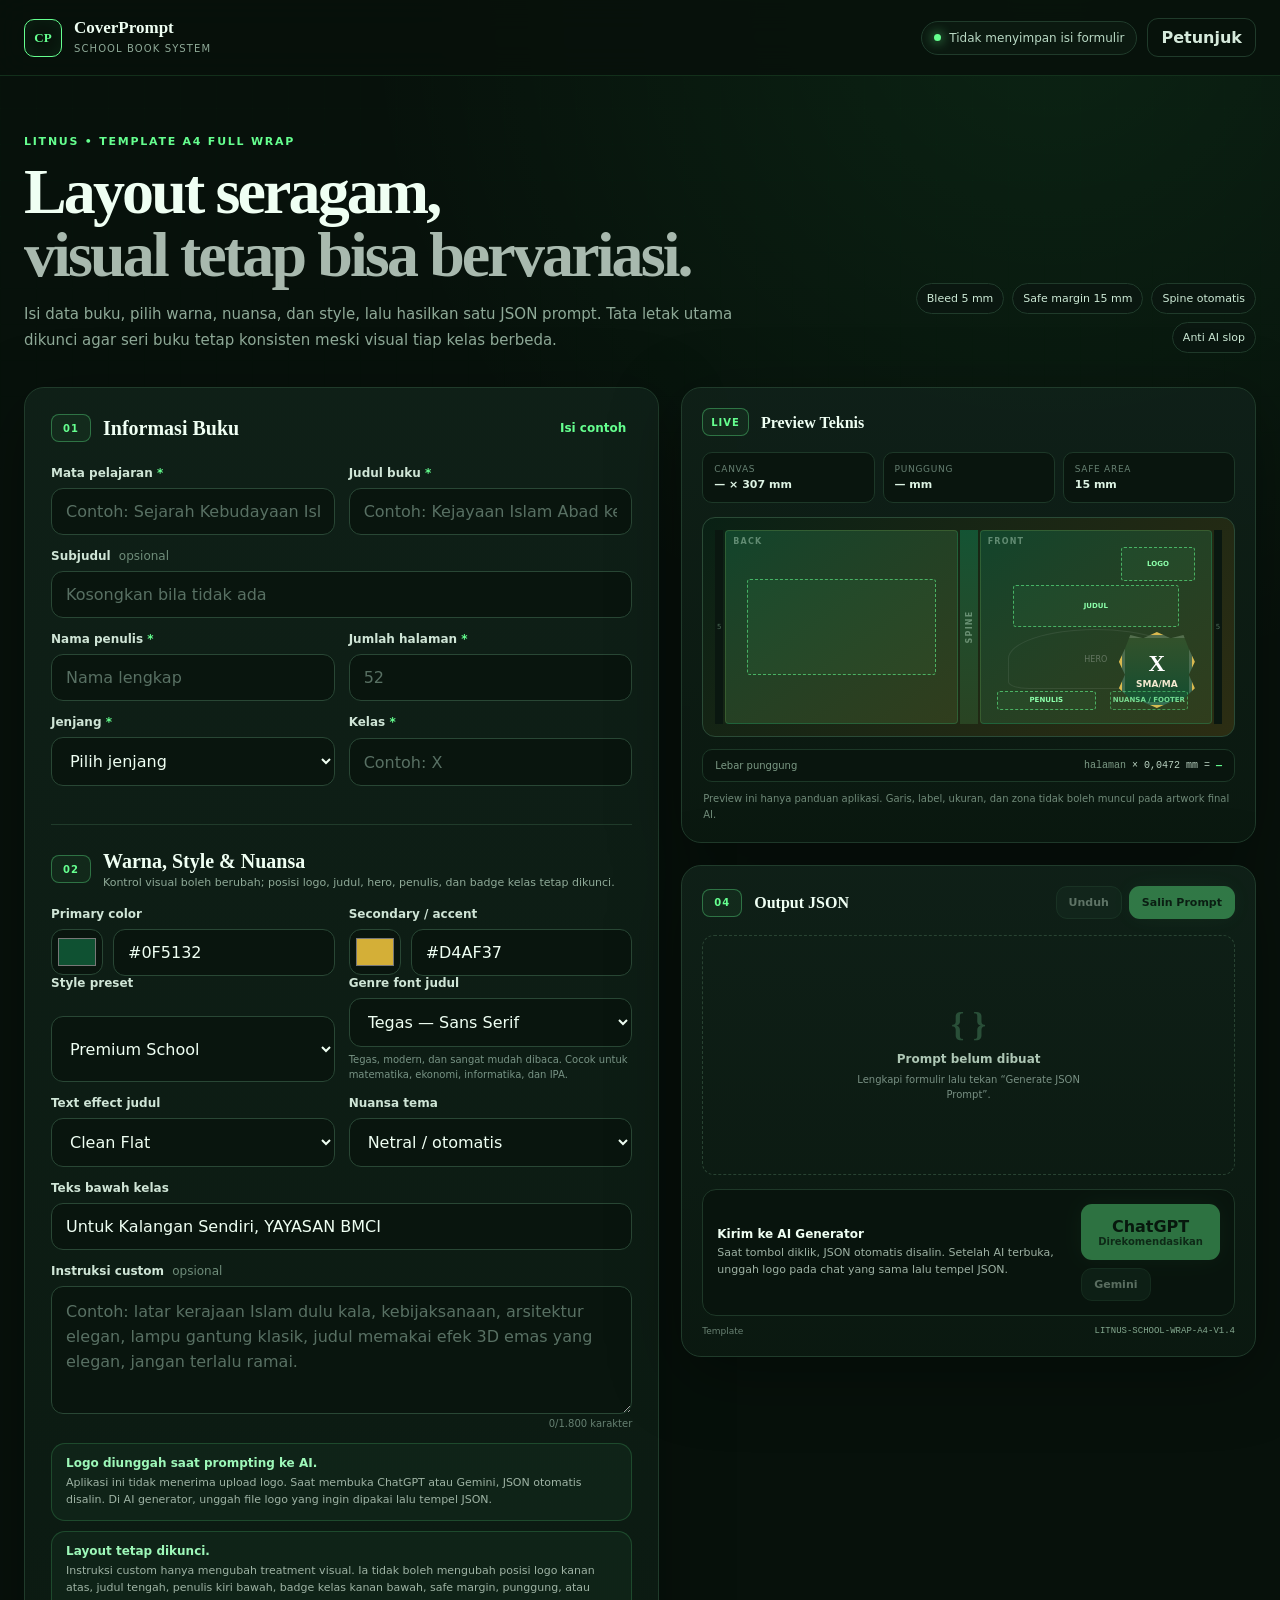
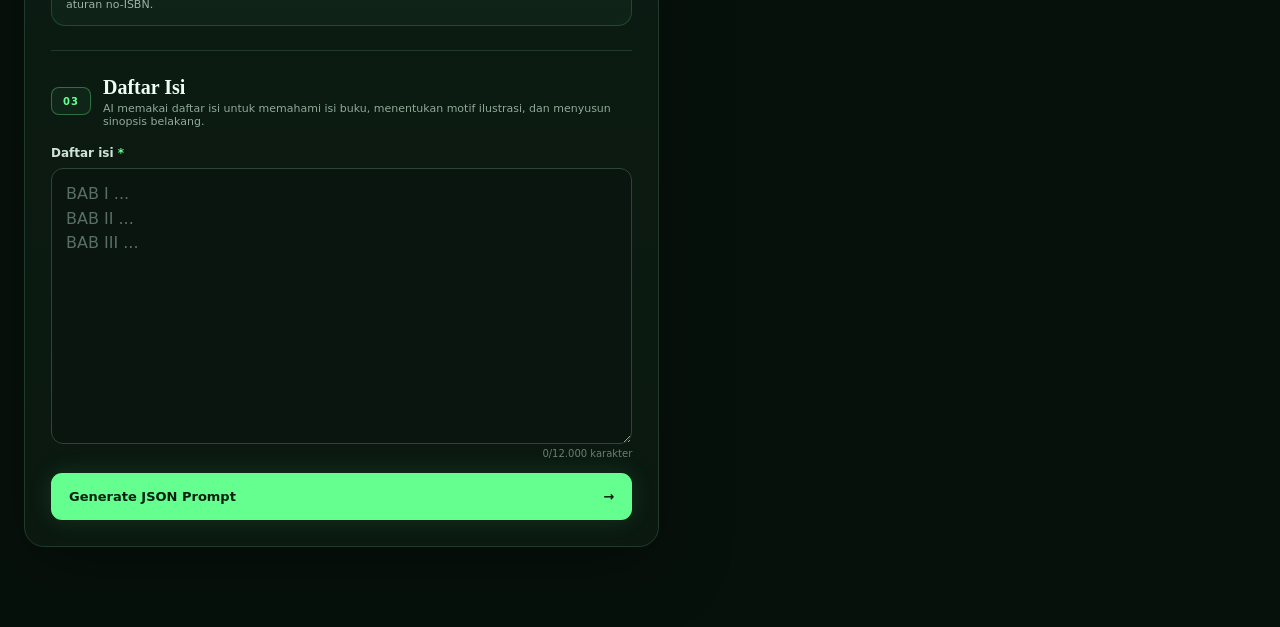
==== commit 78fa7d4a: "new gen" ====
--- a/index.html
+++ b/index.html
@@ -57,12 +57,13 @@
           </div>
           <div class="form-grid two">
             <label class="field"><span>Style preset</span><select name="stylePreset" id="stylePreset"><option value="premium_school">Premium School</option><option value="modern_islamic">Modern Islamic</option><option value="academic_clean">Academic Clean</option><option value="cinematic_education">Cinematic Educational</option><option value="soft_illustrated">Soft Illustrated</option></select></label>
-            <label class="field"><span>Text effect judul</span><select name="titleTextEffect" id="titleTextEffect"><option value="clean_flat">Clean Flat</option><option value="soft_emboss">Soft Emboss</option><option value="gold_3d">3D Gold</option><option value="glass_3d">3D Glass</option><option value="bold_outline">Bold Outline</option></select></label>
+            <label class="field"><span>Genre font judul</span><select name="fontGenre" id="fontGenre"><option value="tegas_sans">Tegas — Sans Serif</option><option value="elegan_serif">Elegan — Serif</option><option value="klasik_akademik">Klasik Akademik — Slab/Serif</option><option value="islami_arabic_latin">Islami — Arabic-Inspired Latin</option><option value="modern_premium">Modern Premium — Sans/Modern Serif</option><option value="friendly_rounded">Ramah — Rounded Sans</option><option value="formal_resmi">Formal Resmi — Formal Serif/Sans</option></select><small class="field-help" id="fontGenreHelp">Tegas, modern, dan mudah dibaca. Cocok untuk mapel eksak dan ekonomi.</small></label>
           </div>
           <div class="form-grid two">
+            <label class="field"><span>Text effect judul</span><select name="titleTextEffect" id="titleTextEffect"><option value="clean_flat">Clean Flat</option><option value="soft_emboss">Soft Emboss</option><option value="gold_3d">3D Gold</option><option value="glass_3d">3D Glass</option><option value="bold_outline">Bold Outline</option></select></label>
             <label class="field"><span>Nuansa tema</span><select name="moodPreset" id="moodPreset"><option value="none">Netral / otomatis</option><option value="cinta_indonesia">Cinta Indonesia</option><option value="islami_prestasi">Islami & Prestasi</option><option value="akademik_elegan">Akademik Elegan</option><option value="hangat_asrama">Hangat Asrama</option><option value="sejarah_kejayaan">Sejarah Kejayaan</option></select></label>
-            <label class="field"><span>Teks bawah kelas</span><input name="footerText" id="footerText" value="Untuk Kalangan Sendiri, YAYASAN BMCI" maxlength="180" /></label>
           </div>
+          <label class="field"><span>Teks bawah kelas</span><input name="footerText" id="footerText" value="Untuk Kalangan Sendiri, YAYASAN BMCI" maxlength="180" /></label>
           <label class="field"><span>Instruksi custom <em>opsional</em></span><textarea name="customInstruction" id="customInstruction" class="short-textarea" rows="4" maxlength="1800" placeholder="Contoh: latar kerajaan Islam dulu kala, kebijaksanaan, arsitektur elegan, lampu gantung klasik, judul memakai efek 3D emas yang elegan, jangan terlalu ramai."></textarea><small class="counter"><span id="customCount">0</span>/1.800 karakter</small></label>
           <div class="notice"><strong>Logo diunggah saat prompting ke AI.</strong><p>Aplikasi ini tidak menerima upload logo. Saat membuka ChatGPT atau Gemini, JSON otomatis disalin. Di AI generator, unggah file logo yang ingin dipakai lalu tempel JSON.</p></div>
           <div class="notice"><strong>Layout tetap dikunci.</strong><p>Instruksi custom hanya mengubah treatment visual. Ia tidak boleh mengubah posisi logo kanan atas, judul tengah, penulis kiri bawah, badge kelas kanan bawah, safe margin, punggung, atau aturan no-ISBN.</p></div>
@@ -99,13 +100,13 @@
             <div><strong>Kirim ke AI Generator</strong><p>Saat tombol diklik, JSON otomatis disalin. Setelah AI terbuka, unggah logo pada chat yang sama lalu tempel JSON.</p></div>
             <div class="ai-actions"><button class="btn btn-primary" id="chatgptBtn" type="button" disabled>ChatGPT <span>Direkomendasikan</span></button><button class="btn btn-soft" id="geminiBtn" type="button" disabled>Gemini</button></div>
           </div>
-          <div class="output-foot"><span>Template</span><code>LITNUS-SCHOOL-WRAP-A4-V1.3</code></div>
+          <div class="output-foot"><span>Template</span><code>LITNUS-SCHOOL-WRAP-A4-V1.4</code></div>
         </section>
       </aside>
     </div>
   </main>
 
-  <dialog id="helpDialog" class="help-dialog"><form method="dialog" class="dialog-card"><div class="dialog-head"><div><span class="eyebrow">PETUNJUK SINGKAT</span><h2>Dari data buku ke cover AI</h2></div><button class="icon-btn" value="close">×</button></div><ol class="steps-list"><li><span>1</span><div><strong>Isi informasi buku</strong><p>Masukkan judul, penulis, halaman, jenjang, kelas, dan daftar isi.</p></div></li><li><span>2</span><div><strong>Pilih warna, style, dan nuansa</strong><p>Atur primary, secondary, style preset, text effect judul, nuansa tema, teks bawah kelas, serta instruksi custom bila diperlukan.</p></div></li><li><span>3</span><div><strong>Generate JSON</strong><p>Spine, ukuran kanvas, layout lock, sinopsis, dan negative prompt disusun otomatis.</p></div></li><li><span>4</span><div><strong>Buka ChatGPT</strong><p>Klik ChatGPT atau Gemini. JSON otomatis disalin sebelum tab AI dibuka.</p></div></li><li><span>5</span><div><strong>Unggah logo di AI</strong><p>Logo tidak diunggah di aplikasi ini. Lampirkan logo langsung pada chat AI yang sama, lalu tempel JSON.</p></div></li></ol><div class="privacy-box"><strong>Tidak ada database.</strong><p>Aplikasi hanya memproses form secara stateless untuk menyusun prompt.</p></div><button class="btn btn-primary full" value="close">Mengerti</button></form></dialog>
+  <dialog id="helpDialog" class="help-dialog"><form method="dialog" class="dialog-card"><div class="dialog-head"><div><span class="eyebrow">PETUNJUK SINGKAT</span><h2>Dari data buku ke cover AI</h2></div><button class="icon-btn" value="close">×</button></div><ol class="steps-list"><li><span>1</span><div><strong>Isi informasi buku</strong><p>Masukkan judul, penulis, halaman, jenjang, kelas, dan daftar isi.</p></div></li><li><span>2</span><div><strong>Pilih warna, style, dan nuansa</strong><p>Atur primary, secondary, style preset, genre font judul, text effect, nuansa tema, teks bawah kelas, serta instruksi custom bila diperlukan.</p></div></li><li><span>3</span><div><strong>Generate JSON</strong><p>Spine, ukuran kanvas, layout lock, sinopsis, dan negative prompt disusun otomatis.</p></div></li><li><span>4</span><div><strong>Buka ChatGPT</strong><p>Klik ChatGPT atau Gemini. JSON otomatis disalin sebelum tab AI dibuka.</p></div></li><li><span>5</span><div><strong>Unggah logo di AI</strong><p>Logo tidak diunggah di aplikasi ini. Lampirkan logo langsung pada chat AI yang sama, lalu tempel JSON.</p></div></li></ol><div class="privacy-box"><strong>Tidak ada database.</strong><p>Aplikasi hanya memproses form secara stateless untuk menyusun prompt.</p></div><button class="btn btn-primary full" value="close">Mengerti</button></form></dialog>
   <div id="toast" class="toast" role="status" aria-live="polite"></div>
   <script src="/app.js" defer></script>
 </body>
--- a/styles.css
+++ b/styles.css
@@ -15,7 +15,7 @@
 .hero-copy{display:flex;justify-content:space-between;gap:32px;align-items:flex-end;margin-bottom:34px}.eyebrow{color:var(--neon);font-size:11px;font-weight:800;letter-spacing:.16em}.hero-copy h1{font:700 clamp(36px,5vw,64px)/.98 Space Grotesk;margin:12px 0 16px;letter-spacing:-.045em}.hero-copy h1 span{color:#a8b9ae}.hero-copy p{max-width:760px;color:var(--muted);font-size:15px;line-height:1.7;margin:0}.hero-badges{max-width:360px;display:flex;gap:8px;flex-wrap:wrap;justify-content:flex-end}.hero-badges span{font-size:11px;color:#cce9d5;border:1px solid var(--line);border-radius:999px;padding:8px 10px;background:#0a1710}
 .workspace{display:grid;grid-template-columns:minmax(0,1.05fr) minmax(420px,.95fr);gap:22px;align-items:start}.right-column{display:grid;gap:22px;position:sticky;top:98px}
 .panel{background:linear-gradient(180deg,rgba(16,33,25,.92),rgba(11,25,17,.94));border:1px solid var(--line);border-radius:20px;box-shadow:var(--shadow);overflow:hidden}.form-panel{padding:26px}.panel-head{display:flex;justify-content:space-between;align-items:center;margin-bottom:24px}.panel-head>div:first-child,.section-title{display:flex;align-items:center;gap:12px}.panel-head h2,.section-title h3{margin:0;font:700 20px/1.2 Space Grotesk}.step{display:inline-grid;place-items:center;min-width:40px;height:28px;padding:0 8px;border:1px solid rgba(101,255,143,.35);border-radius:8px;color:var(--neon);font-size:10px;font-weight:800;letter-spacing:.1em;background:rgba(101,255,143,.05)}.text-btn{border:0;background:transparent;color:var(--neon);cursor:pointer;font-weight:700;font-size:12px}
-.form-grid{display:grid;gap:14px}.form-grid.two{grid-template-columns:1fr 1fr}.field{display:grid;gap:8px;margin-bottom:14px}.field>span{font-size:12px;font-weight:700;color:#cfe5d6}.field b{color:var(--neon)}.field em{font-style:normal;color:#6f8d7a;font-weight:500;margin-left:4px}.field input,.field select,.field textarea{width:100%;border:1px solid #294735;background:#09150e;color:var(--text);border-radius:12px;padding:13px 14px;outline:none;transition:.18s}.field textarea{resize:vertical;line-height:1.55;min-height:190px}.short-textarea{min-height:120px!important}.field input:focus,.field select:focus,.field textarea:focus{border-color:var(--neon2);box-shadow:0 0 0 3px rgba(101,255,143,.08)}.field input::placeholder,.field textarea::placeholder{color:#587063}.counter{text-align:right;color:#668072;font-size:10px;margin-top:-4px}
+.form-grid{display:grid;gap:14px}.form-grid.two{grid-template-columns:1fr 1fr}.field{display:grid;gap:8px;margin-bottom:14px}.field>span{font-size:12px;font-weight:700;color:#cfe5d6}.field b{color:var(--neon)}.field em{font-style:normal;color:#6f8d7a;font-weight:500;margin-left:4px}.field input,.field select,.field textarea{width:100%;border:1px solid #294735;background:#09150e;color:var(--text);border-radius:12px;padding:13px 14px;outline:none;transition:.18s}.field textarea{resize:vertical;line-height:1.55;min-height:190px}.short-textarea{min-height:120px!important}.field input:focus,.field select:focus,.field textarea:focus{border-color:var(--neon2);box-shadow:0 0 0 3px rgba(101,255,143,.08)}.field input::placeholder,.field textarea::placeholder{color:#587063}.counter{text-align:right;color:#668072;font-size:10px;margin-top:-4px}.field-help{color:#789485;font-size:10px;line-height:1.45;margin-top:-2px}
 .color-grid .field{margin-bottom:0}.color-control{display:grid;grid-template-columns:52px 1fr;gap:10px}.color-control input[type=color]{padding:4px;height:46px;border-radius:12px;background:#09150e;border:1px solid #294735}.color-control input[type=text]{text-transform:uppercase}
 .divider{height:1px;background:var(--line);margin:24px 0}.section-title{margin-bottom:18px}.section-title p{margin:3px 0 0;color:var(--muted);font-size:11px}
 .notice{border:1px solid rgba(101,255,143,.18);background:rgba(101,255,143,.04);padding:12px 14px;border-radius:14px;margin:10px 0 0}.notice strong{display:block;color:#9df7b8;font-size:12px;margin-bottom:4px}.notice p{margin:0;color:#9eb3a4;font-size:11px;line-height:1.55}
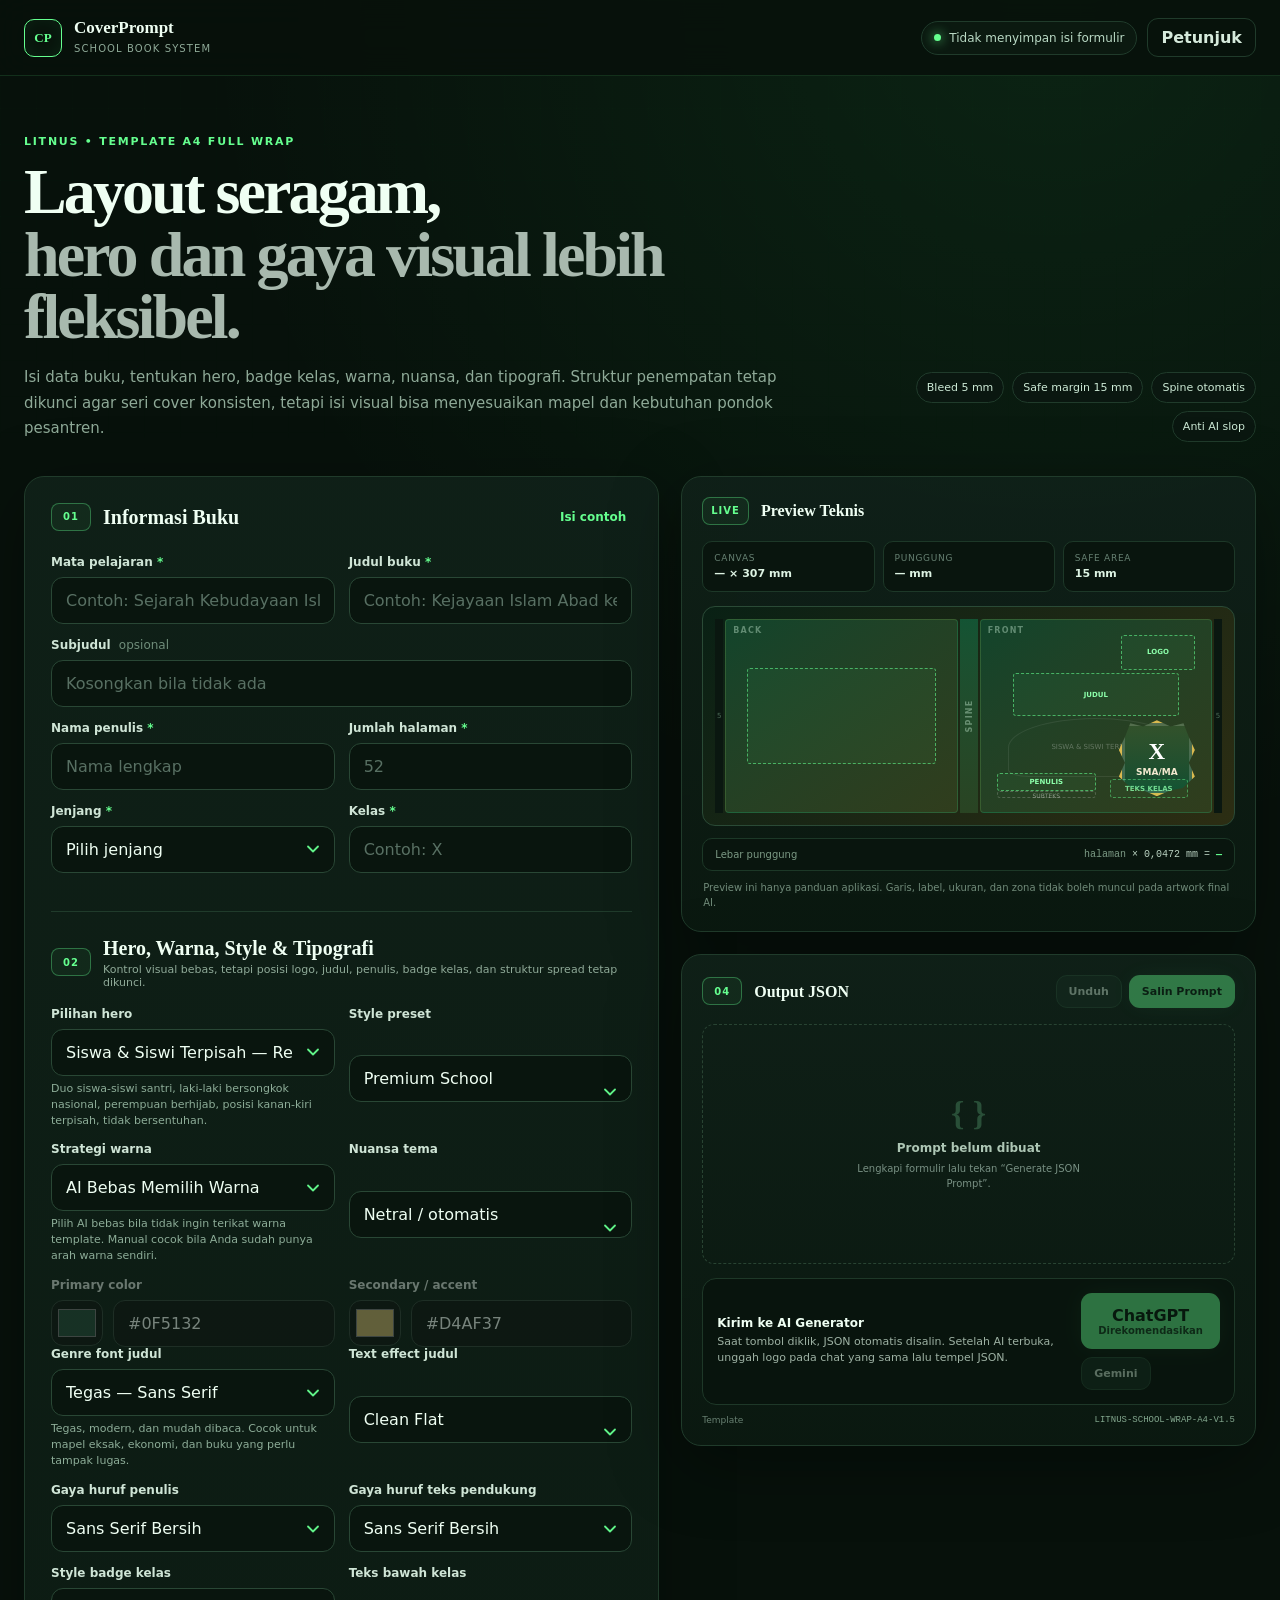
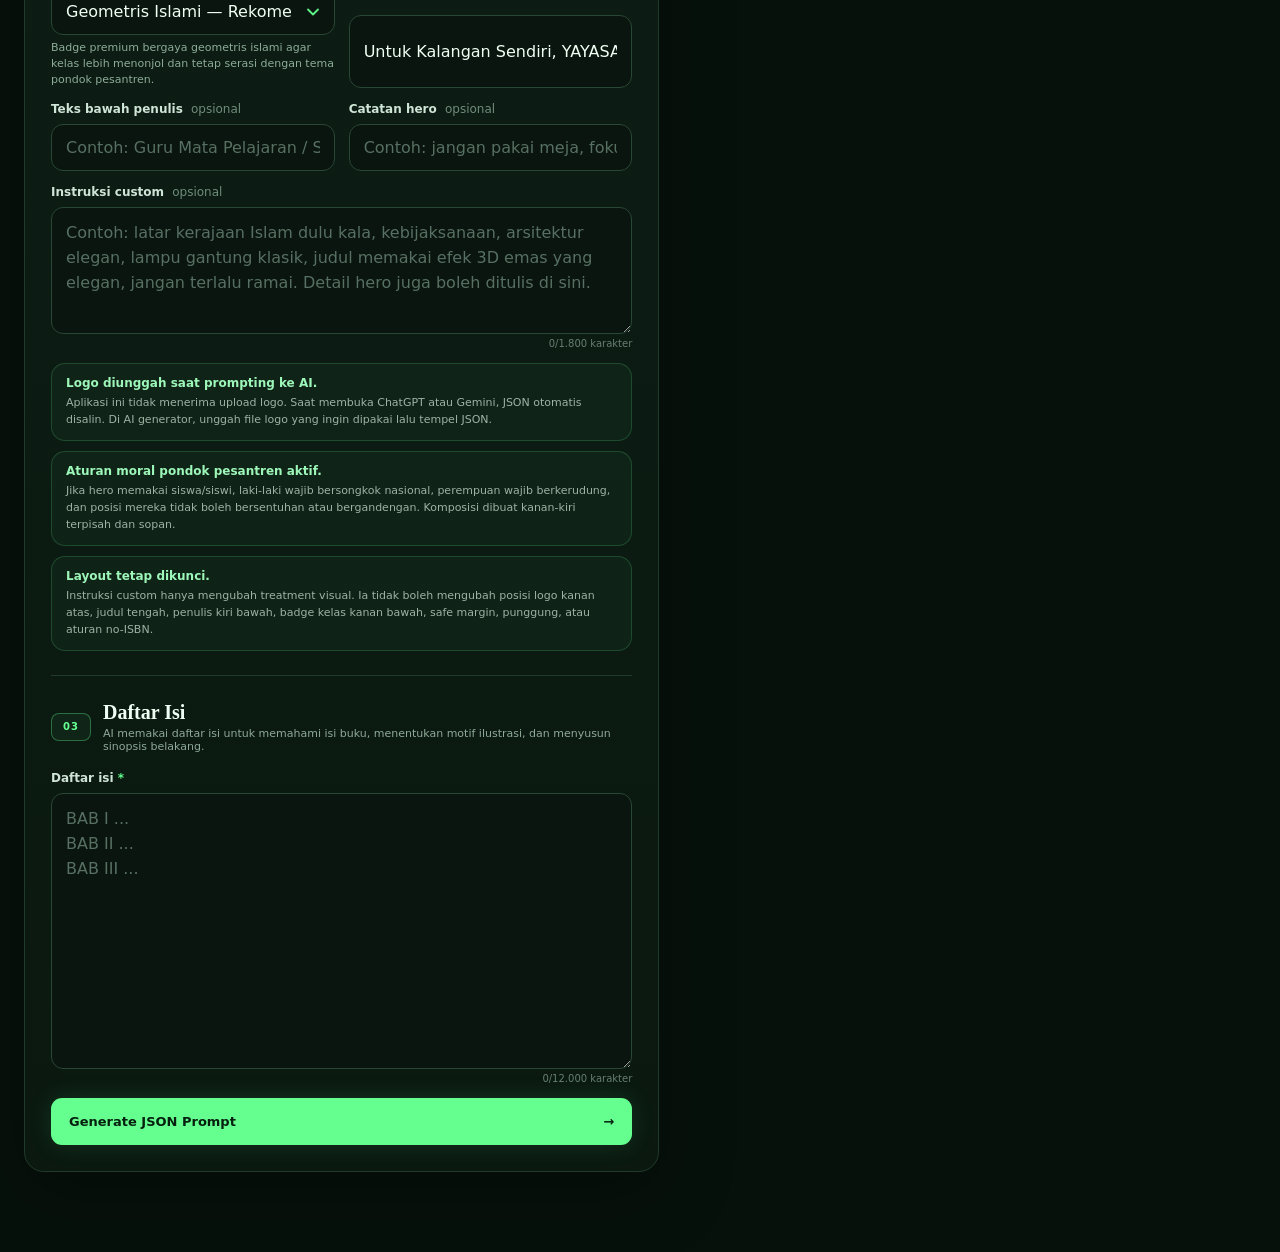
==== commit 48715713: "tambahan style badge kelas" ====
--- a/index.html
+++ b/index.html
@@ -25,8 +25,8 @@
     <section class="hero-copy">
       <div>
         <span class="eyebrow">LITNUS • TEMPLATE A4 FULL WRAP</span>
-        <h1>Layout seragam,<br><span>visual tetap bisa bervariasi.</span></h1>
-        <p>Isi data buku, pilih warna, nuansa, dan style, lalu hasilkan satu JSON prompt. Tata letak utama dikunci agar seri buku tetap konsisten meski visual tiap kelas berbeda.</p>
+        <h1>Layout seragam,<br><span>hero dan gaya visual lebih fleksibel.</span></h1>
+        <p>Isi data buku, tentukan hero, badge kelas, warna, nuansa, dan tipografi. Struktur penempatan tetap dikunci agar seri cover konsisten, tetapi isi visual bisa menyesuaikan mapel dan kebutuhan pondok pesantren.</p>
       </div>
       <div class="hero-badges"><span>Bleed 5 mm</span><span>Safe margin 15 mm</span><span>Spine otomatis</span><span>Anti AI slop</span></div>
     </section>
@@ -45,27 +45,51 @@
             <label class="field"><span>Jumlah halaman <b>*</b></span><input name="pages" id="pages" type="number" min="1" max="3000" step="1" placeholder="52" required /></label>
           </div>
           <div class="form-grid two">
-            <label class="field"><span>Jenjang <b>*</b></span><select name="level" id="level" required><option value="">Pilih jenjang</option><option>SD/MI</option><option>SMP/MTs</option><option>SMA/MA</option><option>SMK/MAK</option><option value="Lainnya">Lainnya</option></select></label>
+            <label class="field"><span>Jenjang <b>*</b></span><div class="select-wrap"><select name="level" id="level" required><option value="">Pilih jenjang</option><option>SD/MI</option><option>SMP/MTs</option><option>SMA/MA</option><option>SMK/MAK</option><option value="Lainnya">Lainnya</option></select></div></label>
             <label class="field"><span>Kelas <b>*</b></span><input name="className" id="className" placeholder="Contoh: X" required maxlength="30" /></label>
           </div>
 
           <div class="divider"></div>
-          <div class="section-title"><span class="step">02</span><div><h3>Warna, Style & Nuansa</h3><p>Kontrol visual boleh berubah; posisi logo, judul, hero, penulis, dan badge kelas tetap dikunci.</p></div></div>
-          <div class="form-grid two color-grid">
+          <div class="section-title"><span class="step">02</span><div><h3>Hero, Warna, Style & Tipografi</h3><p>Kontrol visual bebas, tetapi posisi logo, judul, penulis, badge kelas, dan struktur spread tetap dikunci.</p></div></div>
+
+          <div class="form-grid two">
+            <label class="field"><span>Pilihan hero</span><div class="select-wrap"><select name="heroPreset" id="heroPreset"><option value="students_duo">Siswa & Siswi Terpisah — Rekomendasi</option><option value="student_boy_only">Siswa Laki-Laki Saja</option><option value="student_girl_only">Siswi Perempuan Saja</option><option value="students_plus_objects">Siswa + Objek Materi</option><option value="object_focus">Objek / Aktivitas Materi Utama</option><option value="historical_scene">Tokoh / Adegan Kontekstual Materi</option></select></div><small class="field-help" id="heroHelp">Duo siswa-siswi santri, laki-laki bersongkok nasional, perempuan berhijab, posisi kanan-kiri terpisah, tidak bersentuhan.</small></label>
+            <label class="field"><span>Style preset</span><div class="select-wrap"><select name="stylePreset" id="stylePreset"><option value="premium_school">Premium School</option><option value="modern_islamic">Modern Islamic</option><option value="academic_clean">Academic Clean</option><option value="cinematic_education">Cinematic Educational</option><option value="soft_illustrated">Soft Illustrated</option></select></div></label>
+          </div>
+
+          <div class="form-grid two">
+            <label class="field"><span>Strategi warna</span><div class="select-wrap"><select name="colorMode" id="colorMode"><option value="auto">AI Bebas Memilih Warna</option><option value="manual">Manual Primary + Accent</option></select></div><small class="field-help">Pilih AI bebas bila tidak ingin terikat warna template. Manual cocok bila Anda sudah punya arah warna sendiri.</small></label>
+            <label class="field"><span>Nuansa tema</span><div class="select-wrap"><select name="moodPreset" id="moodPreset"><option value="none">Netral / otomatis</option><option value="cinta_indonesia">Cinta Indonesia</option><option value="islami_prestasi">Islami & Prestasi</option><option value="akademik_elegan">Akademik Elegan</option><option value="hangat_asrama">Hangat Asrama</option><option value="sejarah_kejayaan">Sejarah Kejayaan</option></select></div></label>
+          </div>
+
+          <div class="form-grid two color-grid" id="colorFields">
             <label class="field"><span>Primary color</span><div class="color-control"><input type="color" id="primaryColor" name="primaryColor" value="#0F5132" /><input type="text" id="primaryHex" value="#0F5132" maxlength="7" aria-label="Primary hex" /></div></label>
             <label class="field"><span>Secondary / accent</span><div class="color-control"><input type="color" id="secondaryColor" name="secondaryColor" value="#D4AF37" /><input type="text" id="secondaryHex" value="#D4AF37" maxlength="7" aria-label="Secondary hex" /></div></label>
           </div>
+
           <div class="form-grid two">
-            <label class="field"><span>Style preset</span><select name="stylePreset" id="stylePreset"><option value="premium_school">Premium School</option><option value="modern_islamic">Modern Islamic</option><option value="academic_clean">Academic Clean</option><option value="cinematic_education">Cinematic Educational</option><option value="soft_illustrated">Soft Illustrated</option></select></label>
-            <label class="field"><span>Genre font judul</span><select name="fontGenre" id="fontGenre"><option value="tegas_sans">Tegas — Sans Serif</option><option value="elegan_serif">Elegan — Serif</option><option value="klasik_akademik">Klasik Akademik — Slab/Serif</option><option value="islami_arabic_latin">Islami — Arabic-Inspired Latin</option><option value="modern_premium">Modern Premium — Sans/Modern Serif</option><option value="friendly_rounded">Ramah — Rounded Sans</option><option value="formal_resmi">Formal Resmi — Formal Serif/Sans</option></select><small class="field-help" id="fontGenreHelp">Tegas, modern, dan mudah dibaca. Cocok untuk mapel eksak dan ekonomi.</small></label>
+            <label class="field"><span>Genre font judul</span><div class="select-wrap"><select name="fontGenre" id="fontGenre"><option value="tegas_sans">Tegas — Sans Serif</option><option value="elegan_serif">Elegan — Serif</option><option value="klasik_akademik">Klasik Akademik — Slab/Serif</option><option value="islami_arabic_latin">Islami — Arabic-Inspired Latin</option><option value="modern_premium">Modern Premium — Sans/Modern Serif</option><option value="friendly_rounded">Ramah — Rounded Sans</option><option value="formal_resmi">Formal Resmi — Formal Serif/Sans</option></select></div><small class="field-help" id="fontGenreHelp">Tegas, modern, dan mudah dibaca. Cocok untuk mapel eksak dan ekonomi.</small></label>
+            <label class="field"><span>Text effect judul</span><div class="select-wrap"><select name="titleTextEffect" id="titleTextEffect"><option value="clean_flat">Clean Flat</option><option value="soft_emboss">Soft Emboss</option><option value="gold_3d">3D Gold</option><option value="glass_3d">3D Glass</option><option value="bold_outline">Bold Outline</option></select></div></label>
           </div>
+
           <div class="form-grid two">
-            <label class="field"><span>Text effect judul</span><select name="titleTextEffect" id="titleTextEffect"><option value="clean_flat">Clean Flat</option><option value="soft_emboss">Soft Emboss</option><option value="gold_3d">3D Gold</option><option value="glass_3d">3D Glass</option><option value="bold_outline">Bold Outline</option></select></label>
-            <label class="field"><span>Nuansa tema</span><select name="moodPreset" id="moodPreset"><option value="none">Netral / otomatis</option><option value="cinta_indonesia">Cinta Indonesia</option><option value="islami_prestasi">Islami & Prestasi</option><option value="akademik_elegan">Akademik Elegan</option><option value="hangat_asrama">Hangat Asrama</option><option value="sejarah_kejayaan">Sejarah Kejayaan</option></select></label>
+            <label class="field"><span>Gaya huruf penulis</span><div class="select-wrap"><select name="authorFontGenre" id="authorFontGenre"><option value="sans_clean">Sans Serif Bersih</option><option value="serif_elegan">Serif Elegan</option><option value="slab_tegas">Slab Serif Tegas</option><option value="humanist_sans">Humanist Sans</option><option value="islami_halus">Islami Halus</option></select></div></label>
+            <label class="field"><span>Gaya huruf teks pendukung</span><div class="select-wrap"><select name="supportingFontGenre" id="supportingFontGenre"><option value="sans_clean">Sans Serif Bersih</option><option value="serif_elegan">Serif Elegan</option><option value="slab_tegas">Slab Serif Tegas</option><option value="humanist_sans">Humanist Sans</option><option value="islami_halus">Islami Halus</option></select></div></label>
           </div>
-          <label class="field"><span>Teks bawah kelas</span><input name="footerText" id="footerText" value="Untuk Kalangan Sendiri, YAYASAN BMCI" maxlength="180" /></label>
-          <label class="field"><span>Instruksi custom <em>opsional</em></span><textarea name="customInstruction" id="customInstruction" class="short-textarea" rows="4" maxlength="1800" placeholder="Contoh: latar kerajaan Islam dulu kala, kebijaksanaan, arsitektur elegan, lampu gantung klasik, judul memakai efek 3D emas yang elegan, jangan terlalu ramai."></textarea><small class="counter"><span id="customCount">0</span>/1.800 karakter</small></label>
+
+          <div class="form-grid two">
+            <label class="field"><span>Style badge kelas</span><div class="select-wrap"><select name="badgeStyle" id="badgeStyle"><option value="geometric_islamic">Geometris Islami — Rekomendasi</option><option value="circle_medallion">Lingkaran Medallion</option><option value="mosque_dome">Kubah Masjid</option><option value="shield_academic">Perisai Akademik</option><option value="star_eight">Bintang Delapan Sisi</option></select></div><small class="field-help" id="badgeHelp">Badge premium bergaya geometris islami agar kelas lebih menonjol dan tetap serasi dengan tema pondok pesantren.</small></label>
+            <label class="field"><span>Teks bawah kelas</span><input name="footerText" id="footerText" value="Untuk Kalangan Sendiri, YAYASAN BMCI" maxlength="180" /></label>
+          </div>
+
+          <div class="form-grid two">
+            <label class="field"><span>Teks bawah penulis <em>opsional</em></span><input name="authorSubtext" id="authorSubtext" placeholder="Contoh: Guru Mata Pelajaran / S.Pd." maxlength="140" /></label>
+            <label class="field"><span>Catatan hero <em>opsional</em></span><input name="heroNote" id="heroNote" placeholder="Contoh: jangan pakai meja, fokus membaca kitab / peta / alat praktik" maxlength="220" /></label>
+          </div>
+
+          <label class="field"><span>Instruksi custom <em>opsional</em></span><textarea name="customInstruction" id="customInstruction" class="short-textarea" rows="4" maxlength="1800" placeholder="Contoh: latar kerajaan Islam dulu kala, kebijaksanaan, arsitektur elegan, lampu gantung klasik, judul memakai efek 3D emas yang elegan, jangan terlalu ramai. Detail hero juga boleh ditulis di sini."></textarea><small class="counter"><span id="customCount">0</span>/1.800 karakter</small></label>
           <div class="notice"><strong>Logo diunggah saat prompting ke AI.</strong><p>Aplikasi ini tidak menerima upload logo. Saat membuka ChatGPT atau Gemini, JSON otomatis disalin. Di AI generator, unggah file logo yang ingin dipakai lalu tempel JSON.</p></div>
+          <div class="notice"><strong>Aturan moral pondok pesantren aktif.</strong><p>Jika hero memakai siswa/siswi, laki-laki wajib bersongkok nasional, perempuan wajib berkerudung, dan posisi mereka tidak boleh bersentuhan atau bergandengan. Komposisi dibuat kanan-kiri terpisah dan sopan.</p></div>
           <div class="notice"><strong>Layout tetap dikunci.</strong><p>Instruksi custom hanya mengubah treatment visual. Ia tidak boleh mengubah posisi logo kanan atas, judul tengah, penulis kiri bawah, badge kelas kanan bawah, safe margin, punggung, atau aturan no-ISBN.</p></div>
 
           <div class="divider"></div>
@@ -85,7 +109,7 @@
             <div class="bleed-tag">5</div>
             <div class="cover back"><span>BACK</span><div class="safe-box synopsis"></div></div>
             <div class="spine" id="spinePreview"><span>SPINE</span></div>
-            <div class="cover front"><span>FRONT</span><div class="safe-box logo-zone">LOGO</div><div class="safe-box title-zone">JUDUL</div><div class="hero-zone">HERO</div><div class="safe-box author-zone">PENULIS</div><div class="class-medallion"><b id="classPreview">X</b><small id="levelPreview">SMA/MA</small></div><div class="safe-box footer-zone">NUANSA / FOOTER</div></div>
+            <div class="cover front"><span>FRONT</span><div class="safe-box logo-zone">LOGO</div><div class="safe-box title-zone">JUDUL</div><div class="hero-zone" id="heroPreview">HERO</div><div class="safe-box author-zone">PENULIS</div><div class="author-subline">SUBTEKS</div><div class="class-medallion"><b id="classPreview">X</b><small id="levelPreview">SMA/MA</small></div><div class="safe-box footer-zone">TEKS KELAS</div></div>
             <div class="bleed-tag">5</div>
           </div>
           <div class="formula"><span>Lebar punggung</span><code><span id="pagesFormula">halaman</span> × 0,0472 mm = <b id="formulaResult">—</b></code></div>
@@ -100,13 +124,13 @@
             <div><strong>Kirim ke AI Generator</strong><p>Saat tombol diklik, JSON otomatis disalin. Setelah AI terbuka, unggah logo pada chat yang sama lalu tempel JSON.</p></div>
             <div class="ai-actions"><button class="btn btn-primary" id="chatgptBtn" type="button" disabled>ChatGPT <span>Direkomendasikan</span></button><button class="btn btn-soft" id="geminiBtn" type="button" disabled>Gemini</button></div>
           </div>
-          <div class="output-foot"><span>Template</span><code>LITNUS-SCHOOL-WRAP-A4-V1.4</code></div>
+          <div class="output-foot"><span>Template</span><code>LITNUS-SCHOOL-WRAP-A4-V1.5</code></div>
         </section>
       </aside>
     </div>
   </main>
 
-  <dialog id="helpDialog" class="help-dialog"><form method="dialog" class="dialog-card"><div class="dialog-head"><div><span class="eyebrow">PETUNJUK SINGKAT</span><h2>Dari data buku ke cover AI</h2></div><button class="icon-btn" value="close">×</button></div><ol class="steps-list"><li><span>1</span><div><strong>Isi informasi buku</strong><p>Masukkan judul, penulis, halaman, jenjang, kelas, dan daftar isi.</p></div></li><li><span>2</span><div><strong>Pilih warna, style, dan nuansa</strong><p>Atur primary, secondary, style preset, genre font judul, text effect, nuansa tema, teks bawah kelas, serta instruksi custom bila diperlukan.</p></div></li><li><span>3</span><div><strong>Generate JSON</strong><p>Spine, ukuran kanvas, layout lock, sinopsis, dan negative prompt disusun otomatis.</p></div></li><li><span>4</span><div><strong>Buka ChatGPT</strong><p>Klik ChatGPT atau Gemini. JSON otomatis disalin sebelum tab AI dibuka.</p></div></li><li><span>5</span><div><strong>Unggah logo di AI</strong><p>Logo tidak diunggah di aplikasi ini. Lampirkan logo langsung pada chat AI yang sama, lalu tempel JSON.</p></div></li></ol><div class="privacy-box"><strong>Tidak ada database.</strong><p>Aplikasi hanya memproses form secara stateless untuk menyusun prompt.</p></div><button class="btn btn-primary full" value="close">Mengerti</button></form></dialog>
+  <dialog id="helpDialog" class="help-dialog"><form method="dialog" class="dialog-card"><div class="dialog-head"><div><span class="eyebrow">PETUNJUK SINGKAT</span><h2>Dari data buku ke cover AI</h2></div><button class="icon-btn" value="close">×</button></div><ol class="steps-list"><li><span>1</span><div><strong>Isi informasi buku</strong><p>Masukkan judul, penulis, halaman, jenjang, kelas, dan daftar isi.</p></div></li><li><span>2</span><div><strong>Pilih hero, warna, dan style</strong><p>Tentukan hero, strategi warna, genre font, text effect, style badge kelas, dan nuansa tema.</p></div></li><li><span>3</span><div><strong>Tambahkan detail pendukung</strong><p>Isi teks bawah penulis, teks bawah kelas, catatan hero, dan instruksi custom bila diperlukan.</p></div></li><li><span>4</span><div><strong>Generate JSON</strong><p>Spine, ukuran kanvas, layout lock, sinopsis, dan negative prompt disusun otomatis.</p></div></li><li><span>5</span><div><strong>Buka ChatGPT</strong><p>Klik ChatGPT atau Gemini. JSON otomatis disalin sebelum tab AI dibuka. Logo diunggah langsung pada chat AI.</p></div></li></ol><div class="privacy-box"><strong>Tidak ada database.</strong><p>Aplikasi hanya memproses form secara stateless untuk menyusun prompt.</p></div><button class="btn btn-primary full" value="close">Mengerti</button></form></dialog>
   <div id="toast" class="toast" role="status" aria-live="polite"></div>
   <script src="/app.js" defer></script>
 </body>
--- a/styles.css
+++ b/styles.css
@@ -1,7 +1,7 @@
 :root{
   --bg:#07110b;--bg2:#0a1710;--panel:#0d1b13;--panel2:#102119;--line:#203b2b;--text:#effff3;--muted:#8faa98;
   --neon:#65ff8f;--neon2:#24e763;--soft:#173023;--danger:#ff7a85;--shadow:0 18px 70px rgba(0,0,0,.34);
-  --primary:#0F5132;--secondary:#D4AF37;
+  --primary:#0F5132;--secondary:#D4AF37;--select-arrow:url("data:image/svg+xml,%3Csvg xmlns='http://www.w3.org/2000/svg' width='20' height='20' viewBox='0 0 20 20' fill='none'%3E%3Cpath d='M5 7.5L10 12.5L15 7.5' stroke='%2365ff8f' stroke-width='1.8' stroke-linecap='round' stroke-linejoin='round'/%3E%3C/svg%3E");
 }
 *{box-sizing:border-box}
 html{scroll-behavior:smooth}
@@ -15,14 +15,15 @@
 .hero-copy{display:flex;justify-content:space-between;gap:32px;align-items:flex-end;margin-bottom:34px}.eyebrow{color:var(--neon);font-size:11px;font-weight:800;letter-spacing:.16em}.hero-copy h1{font:700 clamp(36px,5vw,64px)/.98 Space Grotesk;margin:12px 0 16px;letter-spacing:-.045em}.hero-copy h1 span{color:#a8b9ae}.hero-copy p{max-width:760px;color:var(--muted);font-size:15px;line-height:1.7;margin:0}.hero-badges{max-width:360px;display:flex;gap:8px;flex-wrap:wrap;justify-content:flex-end}.hero-badges span{font-size:11px;color:#cce9d5;border:1px solid var(--line);border-radius:999px;padding:8px 10px;background:#0a1710}
 .workspace{display:grid;grid-template-columns:minmax(0,1.05fr) minmax(420px,.95fr);gap:22px;align-items:start}.right-column{display:grid;gap:22px;position:sticky;top:98px}
 .panel{background:linear-gradient(180deg,rgba(16,33,25,.92),rgba(11,25,17,.94));border:1px solid var(--line);border-radius:20px;box-shadow:var(--shadow);overflow:hidden}.form-panel{padding:26px}.panel-head{display:flex;justify-content:space-between;align-items:center;margin-bottom:24px}.panel-head>div:first-child,.section-title{display:flex;align-items:center;gap:12px}.panel-head h2,.section-title h3{margin:0;font:700 20px/1.2 Space Grotesk}.step{display:inline-grid;place-items:center;min-width:40px;height:28px;padding:0 8px;border:1px solid rgba(101,255,143,.35);border-radius:8px;color:var(--neon);font-size:10px;font-weight:800;letter-spacing:.1em;background:rgba(101,255,143,.05)}.text-btn{border:0;background:transparent;color:var(--neon);cursor:pointer;font-weight:700;font-size:12px}
-.form-grid{display:grid;gap:14px}.form-grid.two{grid-template-columns:1fr 1fr}.field{display:grid;gap:8px;margin-bottom:14px}.field>span{font-size:12px;font-weight:700;color:#cfe5d6}.field b{color:var(--neon)}.field em{font-style:normal;color:#6f8d7a;font-weight:500;margin-left:4px}.field input,.field select,.field textarea{width:100%;border:1px solid #294735;background:#09150e;color:var(--text);border-radius:12px;padding:13px 14px;outline:none;transition:.18s}.field textarea{resize:vertical;line-height:1.55;min-height:190px}.short-textarea{min-height:120px!important}.field input:focus,.field select:focus,.field textarea:focus{border-color:var(--neon2);box-shadow:0 0 0 3px rgba(101,255,143,.08)}.field input::placeholder,.field textarea::placeholder{color:#587063}.counter{text-align:right;color:#668072;font-size:10px;margin-top:-4px}.field-help{color:#789485;font-size:10px;line-height:1.45;margin-top:-2px}
-.color-grid .field{margin-bottom:0}.color-control{display:grid;grid-template-columns:52px 1fr;gap:10px}.color-control input[type=color]{padding:4px;height:46px;border-radius:12px;background:#09150e;border:1px solid #294735}.color-control input[type=text]{text-transform:uppercase}
+.form-grid{display:grid;gap:14px}.form-grid.two{grid-template-columns:1fr 1fr}.field{display:grid;gap:8px;margin-bottom:14px}.field>span{font-size:12px;font-weight:700;color:#cfe5d6}.field b{color:var(--neon)}.field em{font-style:normal;color:#6f8d7a;font-weight:500;margin-left:4px}.field input,.field select,.field textarea{width:100%;border:1px solid #294735;background:#09150e;color:var(--text);border-radius:12px;padding:13px 14px;outline:none;transition:.18s}.field textarea{resize:vertical;line-height:1.55;min-height:190px}.short-textarea{min-height:120px!important}.field input:focus,.field select:focus,.field textarea:focus{border-color:var(--neon2);box-shadow:0 0 0 3px rgba(101,255,143,.08)}.field input::placeholder,.field textarea::placeholder{color:#587063}.counter{text-align:right;color:#668072;font-size:10px;margin-top:-4px}.field-help{color:#8dad98;font-size:11px;line-height:1.45;margin-top:-3px}
+.select-wrap{position:relative}.select-wrap::after{content:"";position:absolute;top:50%;right:12px;width:20px;height:20px;transform:translateY(-50%);background-image:var(--select-arrow);background-size:20px 20px;background-repeat:no-repeat;pointer-events:none;opacity:.95}.select-wrap select{appearance:none;-webkit-appearance:none;-moz-appearance:none;padding-right:42px;background:#09150e}.select-wrap select::-ms-expand{display:none}
+.color-grid .field{margin-bottom:0}.color-control{display:grid;grid-template-columns:52px 1fr;gap:10px}.color-control input[type=color]{padding:4px;height:46px;border-radius:12px;background:#09150e;border:1px solid #294735}.color-control input[type=text]{text-transform:uppercase}.disabled-group{opacity:.46;pointer-events:none;filter:saturate(.6)}
 .divider{height:1px;background:var(--line);margin:24px 0}.section-title{margin-bottom:18px}.section-title p{margin:3px 0 0;color:var(--muted);font-size:11px}
 .notice{border:1px solid rgba(101,255,143,.18);background:rgba(101,255,143,.04);padding:12px 14px;border-radius:14px;margin:10px 0 0}.notice strong{display:block;color:#9df7b8;font-size:12px;margin-bottom:4px}.notice p{margin:0;color:#9eb3a4;font-size:11px;line-height:1.55}
 .btn{border:1px solid transparent;border-radius:11px;cursor:pointer;font-weight:800;transition:.18s}.btn:disabled{opacity:.4;cursor:not-allowed}.btn-primary{background:var(--neon);color:#06200f;padding:12px 16px;box-shadow:0 0 24px rgba(101,255,143,.12)}.btn-primary:hover:not(:disabled){background:#8dffaa;transform:translateY(-1px)}.btn-ghost{background:transparent;color:#d6eadc;border-color:var(--line);padding:9px 13px}.btn-soft{background:#173023;color:#d6f3de;border-color:#2b513a;padding:9px 12px;font-size:11px}.btn.small{padding:9px 12px;font-size:11px}.btn.full{width:100%}.generate{width:100%;display:flex;justify-content:space-between;align-items:center;padding:15px 17px;margin-top:8px;font-size:13px}
 .micro-note{font-size:10px;line-height:1.55;color:#708b79;margin:9px 1px 0}.form-error{border:1px solid rgba(255,122,133,.35);background:rgba(255,122,133,.06);color:#ffc2c7;border-radius:12px;padding:11px 13px;font-size:11px;line-height:1.5;margin:8px 0 12px}
 .spec-panel,.output-panel{padding:20px}.panel-head.compact{margin-bottom:16px}.panel-head.compact h2{font-size:16px}.spec-strip{display:grid;grid-template-columns:repeat(3,1fr);gap:8px;margin-bottom:14px}.spec-strip>div{padding:11px;background:#09150e;border:1px solid #1d3828;border-radius:10px;display:grid;gap:4px}.spec-strip span{font-size:9px;text-transform:uppercase;letter-spacing:.08em;color:#668072}.spec-strip strong{font-size:11px;color:#ddf3e3}
-.wrap-preview{height:220px;border:1px solid #2a4a36;background:linear-gradient(135deg,color-mix(in srgb,var(--primary) 24%, #07110b) 0%, color-mix(in srgb,var(--secondary) 18%, #07110b) 100%);border-radius:13px;padding:12px;display:grid;grid-template-columns:8px 1fr var(--spine,18px) 1fr 8px;gap:2px;position:relative;overflow:hidden}.cover{position:relative;border:1px solid rgba(101,255,143,.16);background:linear-gradient(145deg,color-mix(in srgb,var(--primary) 55%, #153523),color-mix(in srgb,var(--secondary) 18%, #0c2417));border-radius:4px;overflow:hidden}.cover>span,.spine>span{position:absolute;font-size:8px;letter-spacing:.15em;color:rgba(222,255,232,.38);font-weight:800}.cover>span{left:7px;top:6px}.spine{position:relative;background:linear-gradient(180deg,color-mix(in srgb,var(--primary) 78%, #245d39),color-mix(in srgb,var(--secondary) 12%, #123520));min-width:8px}.spine>span{left:50%;top:50%;transform:translate(-50%,-50%) rotate(-90deg);white-space:nowrap}.safe-box{position:absolute;border:1px dashed rgba(101,255,143,.58);background:rgba(101,255,143,.045);color:#8cffaa;font-size:7px;font-weight:800;display:grid;place-items:center;border-radius:3px}.synopsis{left:9%;right:9%;top:25%;bottom:25%}.logo-zone{right:7%;top:8%;width:32%;height:18%}.title-zone{left:14%;right:14%;top:28%;height:22%}.hero-zone{position:absolute;left:12%;right:12%;top:51%;bottom:18%;border:1px solid rgba(255,255,255,.08);border-radius:50% 50% 12% 12%;display:grid;place-items:center;color:rgba(255,255,255,.28);font-size:8px}.author-zone{left:7%;bottom:7%;width:43%;height:10%}.footer-zone{right:10%;bottom:7%;width:34%;height:10%;opacity:.8}.class-medallion{position:absolute;right:7%;bottom:8%;width:76px;height:76px;clip-path:polygon(50% 0%,68% 8%,85% 4%,92% 22%,100% 39%,92% 56%,100% 74%,84% 89%,68% 92%,50% 100%,32% 92%,16% 89%,0% 74%,8% 56%,0% 39%,8% 22%,15% 4%,32% 8%);background:linear-gradient(180deg,color-mix(in srgb,var(--secondary) 20%, #0b3b28),color-mix(in srgb,var(--primary) 82%, #0b3b28));border:3px solid color-mix(in srgb,var(--secondary) 88%, #fff);box-shadow:0 12px 30px rgba(0,0,0,.28), inset 0 0 0 3px rgba(255,255,255,.16);display:flex;flex-direction:column;justify-content:center;align-items:center;text-align:center;color:#fff;padding:10px}.class-medallion b{font:800 23px/1 Space Grotesk}.class-medallion small{font-size:9px;font-weight:700;color:#f4ead0;margin-top:4px}.bleed-tag{display:grid;place-items:center;color:#4d6c58;font-size:7px;background:#0a1710}
+.wrap-preview{height:220px;border:1px solid #2a4a36;background:linear-gradient(135deg,color-mix(in srgb,var(--primary) 24%, #07110b) 0%, color-mix(in srgb,var(--secondary) 18%, #07110b) 100%);border-radius:13px;padding:12px;display:grid;grid-template-columns:8px 1fr var(--spine,18px) 1fr 8px;gap:2px;position:relative;overflow:hidden}.cover{position:relative;border:1px solid rgba(101,255,143,.16);background:linear-gradient(145deg,color-mix(in srgb,var(--primary) 55%, #153523),color-mix(in srgb,var(--secondary) 18%, #0c2417));border-radius:4px;overflow:hidden}.cover>span,.spine>span{position:absolute;font-size:8px;letter-spacing:.15em;color:rgba(222,255,232,.38);font-weight:800}.cover>span{left:7px;top:6px}.spine{position:relative;background:linear-gradient(180deg,color-mix(in srgb,var(--primary) 78%, #245d39),color-mix(in srgb,var(--secondary) 12%, #123520));min-width:8px}.spine>span{left:50%;top:50%;transform:translate(-50%,-50%) rotate(-90deg);white-space:nowrap}.safe-box{position:absolute;border:1px dashed rgba(101,255,143,.58);background:rgba(101,255,143,.045);color:#8cffaa;font-size:7px;font-weight:800;display:grid;place-items:center;border-radius:3px}.synopsis{left:9%;right:9%;top:25%;bottom:25%}.logo-zone{right:7%;top:8%;width:32%;height:18%}.title-zone{left:14%;right:14%;top:28%;height:22%}.hero-zone{position:absolute;left:12%;right:12%;top:51%;bottom:18%;border:1px solid rgba(255,255,255,.08);border-radius:50% 50% 12% 12%;display:grid;place-items:center;color:rgba(255,255,255,.28);font-size:7px;text-align:center;padding:10px}.author-zone{left:7%;bottom:11%;width:43%;height:9%}.author-subline{position:absolute;left:7%;bottom:7%;width:43%;height:4%;font-size:6px;border:1px dashed rgba(255,255,255,.2);color:rgba(255,255,255,.45);display:grid;place-items:center;border-radius:3px}.footer-zone{right:10%;bottom:7%;width:34%;height:10%;opacity:.8}.class-medallion{position:absolute;right:7%;bottom:8%;width:76px;height:76px;clip-path:polygon(50% 0%,68% 8%,85% 4%,92% 22%,100% 39%,92% 56%,100% 74%,84% 89%,68% 92%,50% 100%,32% 92%,16% 89%,0% 74%,8% 56%,0% 39%,8% 22%,15% 4%,32% 8%);background:linear-gradient(180deg,color-mix(in srgb,var(--secondary) 20%, #0b3b28),color-mix(in srgb,var(--primary) 82%, #0b3b28));border:3px solid color-mix(in srgb,var(--secondary) 88%, #fff);box-shadow:0 12px 30px rgba(0,0,0,.28), inset 0 0 0 3px rgba(255,255,255,.16);display:flex;flex-direction:column;justify-content:center;align-items:center;text-align:center;color:#fff;padding:10px}.class-medallion b{font:800 23px/1 Space Grotesk}.class-medallion small{font-size:9px;font-weight:700;color:#f4ead0;margin-top:4px}.bleed-tag{display:grid;place-items:center;color:#4d6c58;font-size:7px;background:#0a1710}
 .formula{margin-top:12px;padding:10px 12px;border-radius:10px;border:1px solid #1c3827;background:#09150e;display:flex;justify-content:space-between;align-items:center;gap:10px}.formula span{font-size:10px;color:#7c9a85}.formula code{font-size:10px;color:#bad2c1}.formula b{color:var(--neon)}
 .output-actions{display:flex;gap:7px}.empty-output{min-height:240px;border:1px dashed #284332;border-radius:12px;display:grid;place-items:center;align-content:center;text-align:center;padding:24px;color:#789083}.empty-output>span{font:700 34px/1 Space Grotesk;color:#294f38}.empty-output strong{margin-top:10px;color:#adc6b4;font-size:12px}.empty-output p{margin:6px 0 0;font-size:10px;max-width:260px;line-height:1.5}#jsonOutput{margin:0;max-height:480px;overflow:auto;background:#061009;border:1px solid #1d3828;border-radius:12px;padding:14px;color:#c7f8d2;font:10.5px/1.62 ui-monospace,SFMono-Regular,Menlo,monospace;white-space:pre-wrap;word-break:break-word}
 .ai-launch-card{margin-top:14px;border:1px solid #1e3828;background:#08140d;border-radius:14px;padding:14px;display:flex;justify-content:space-between;gap:16px;align-items:center}.ai-launch-card strong{display:block;font-size:12px;margin-bottom:4px}.ai-launch-card p{margin:0;color:#9db1a3;font-size:11px;line-height:1.5}.ai-actions{display:flex;gap:8px;flex-wrap:wrap}.ai-actions .btn span{display:block;font-size:10px;opacity:.8;font-weight:700}
